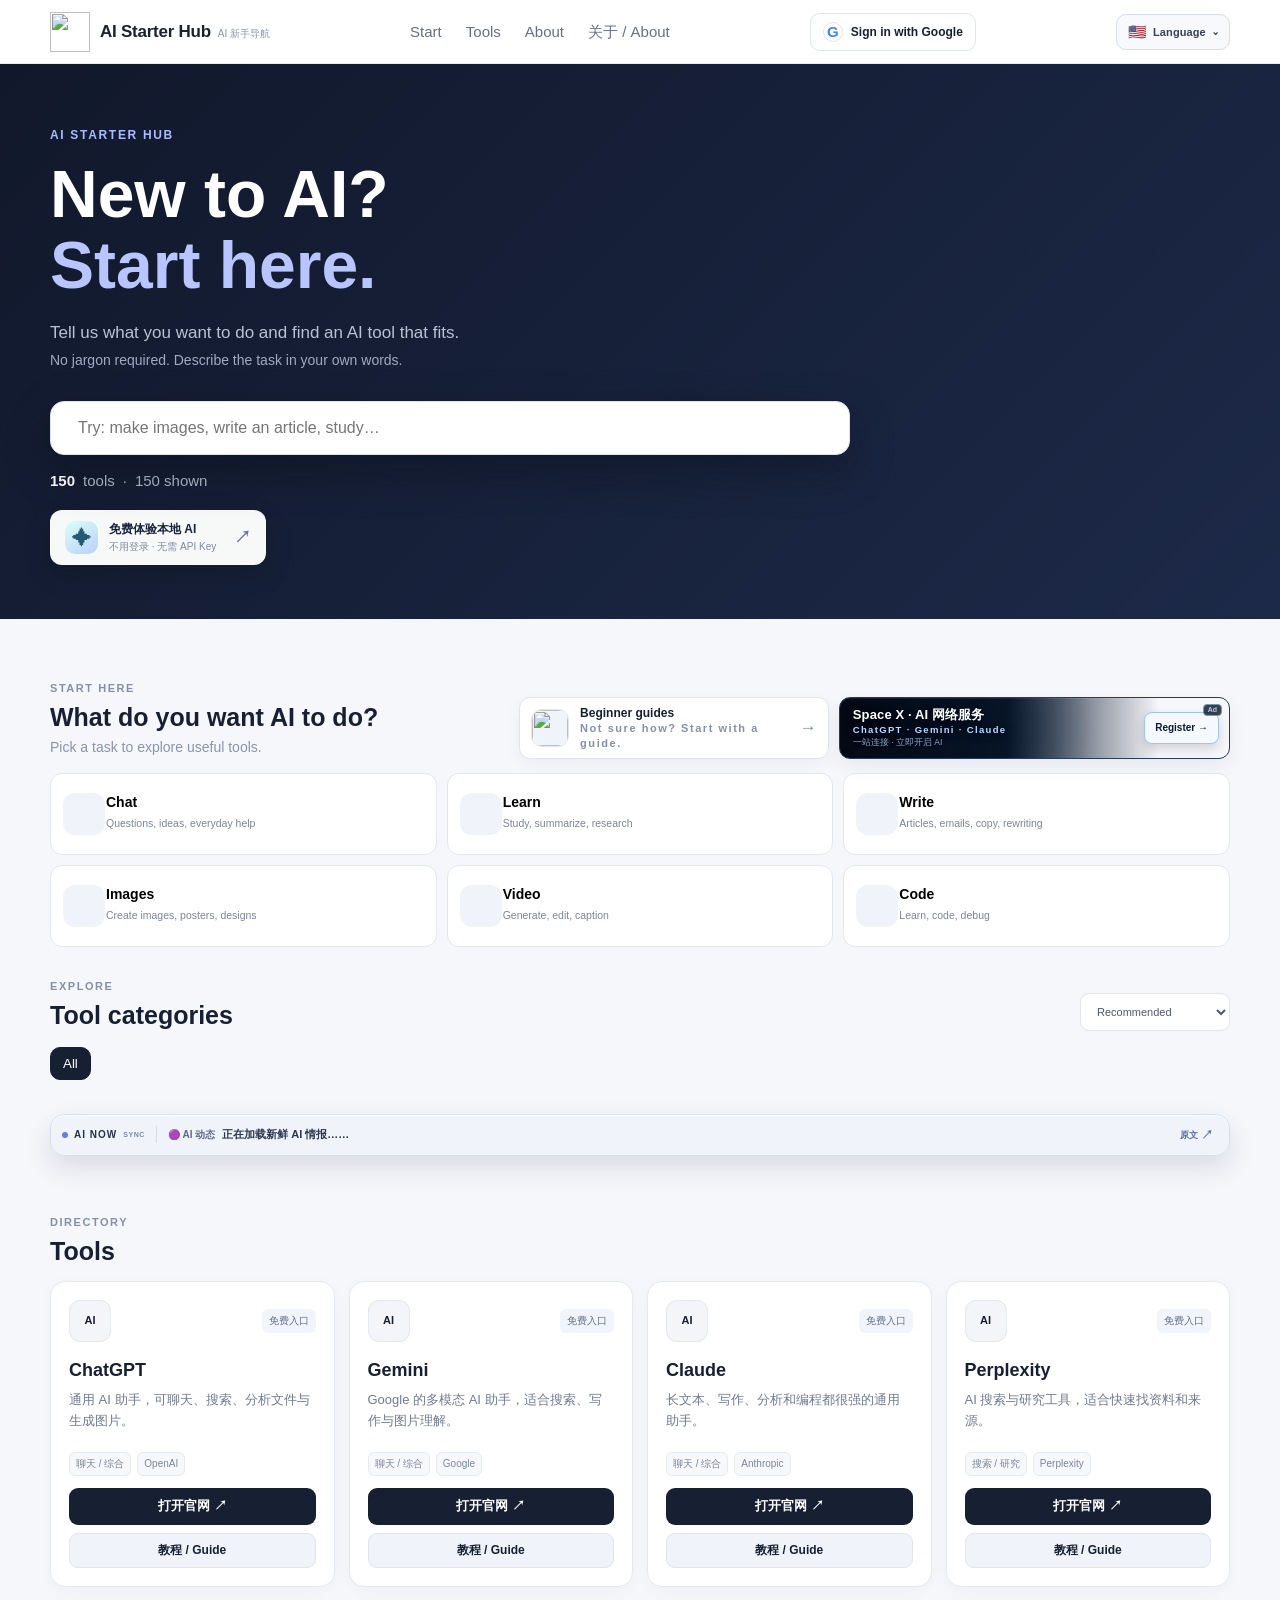
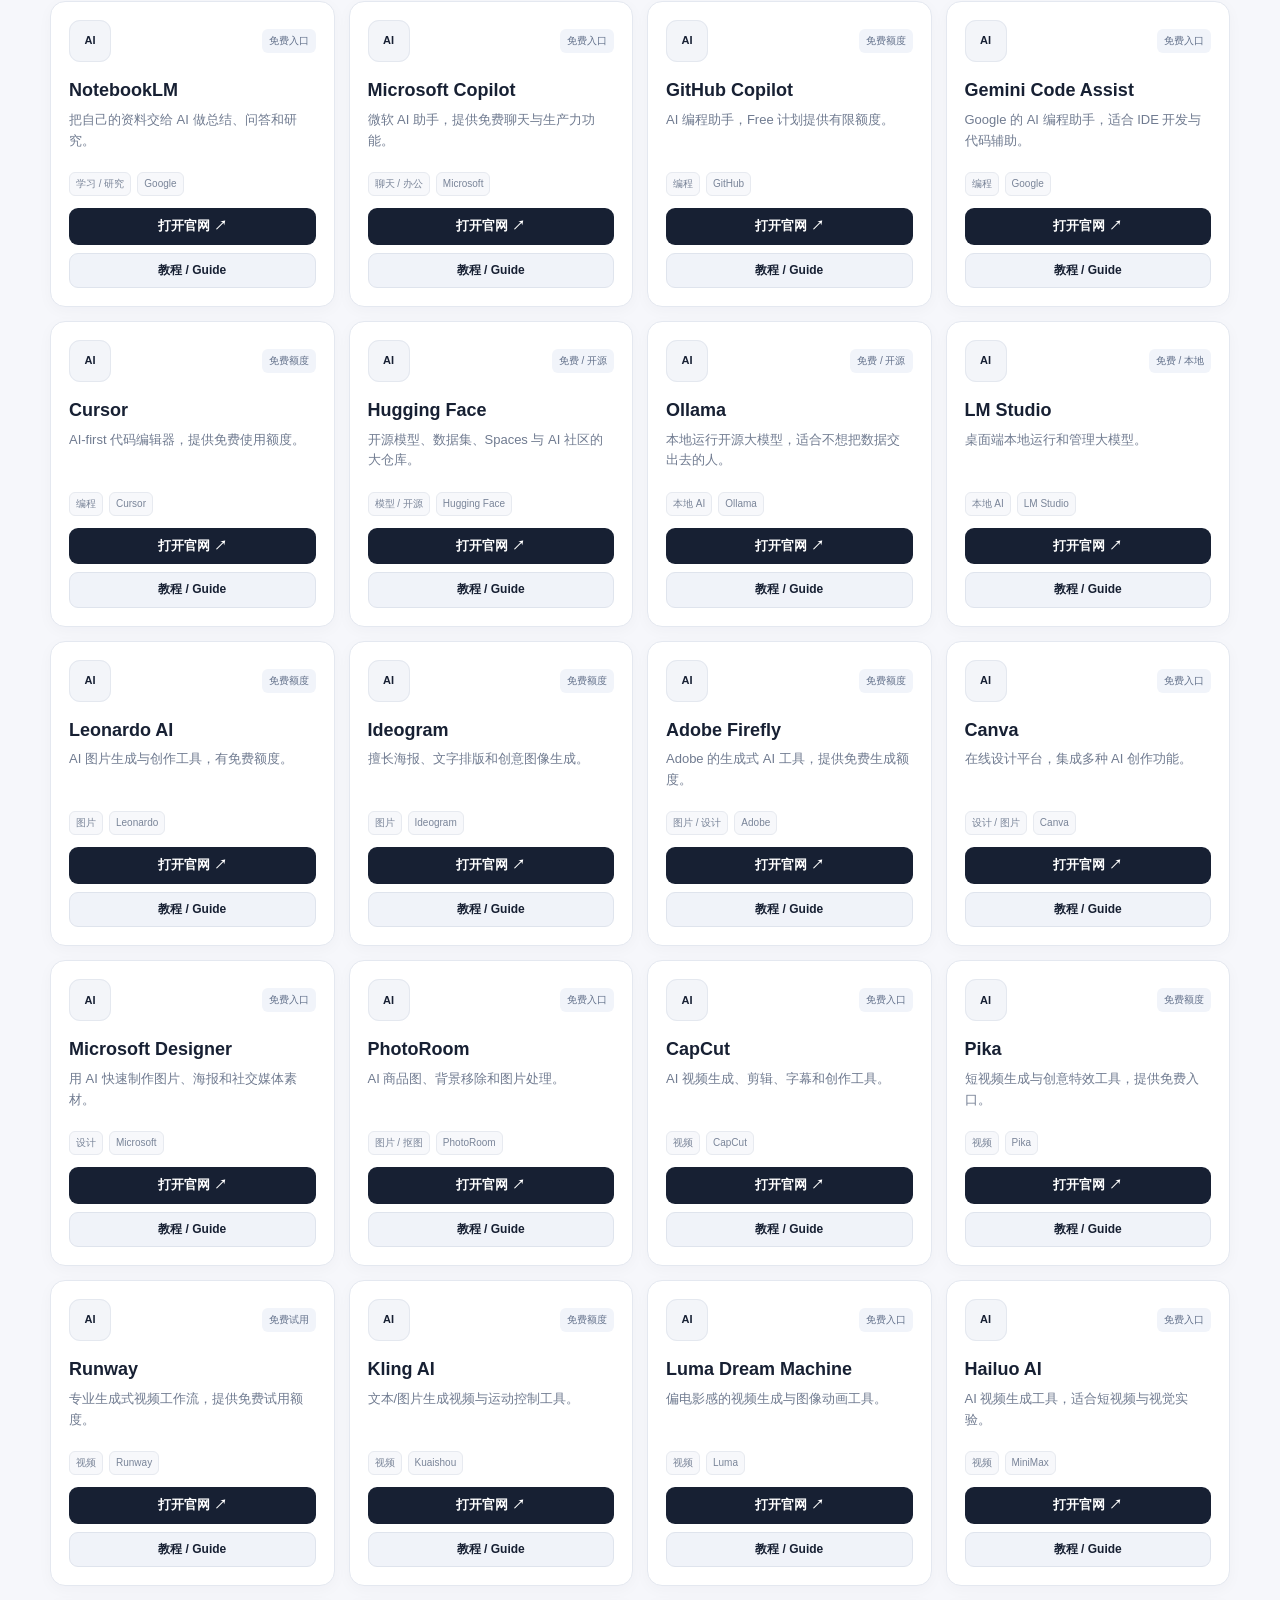
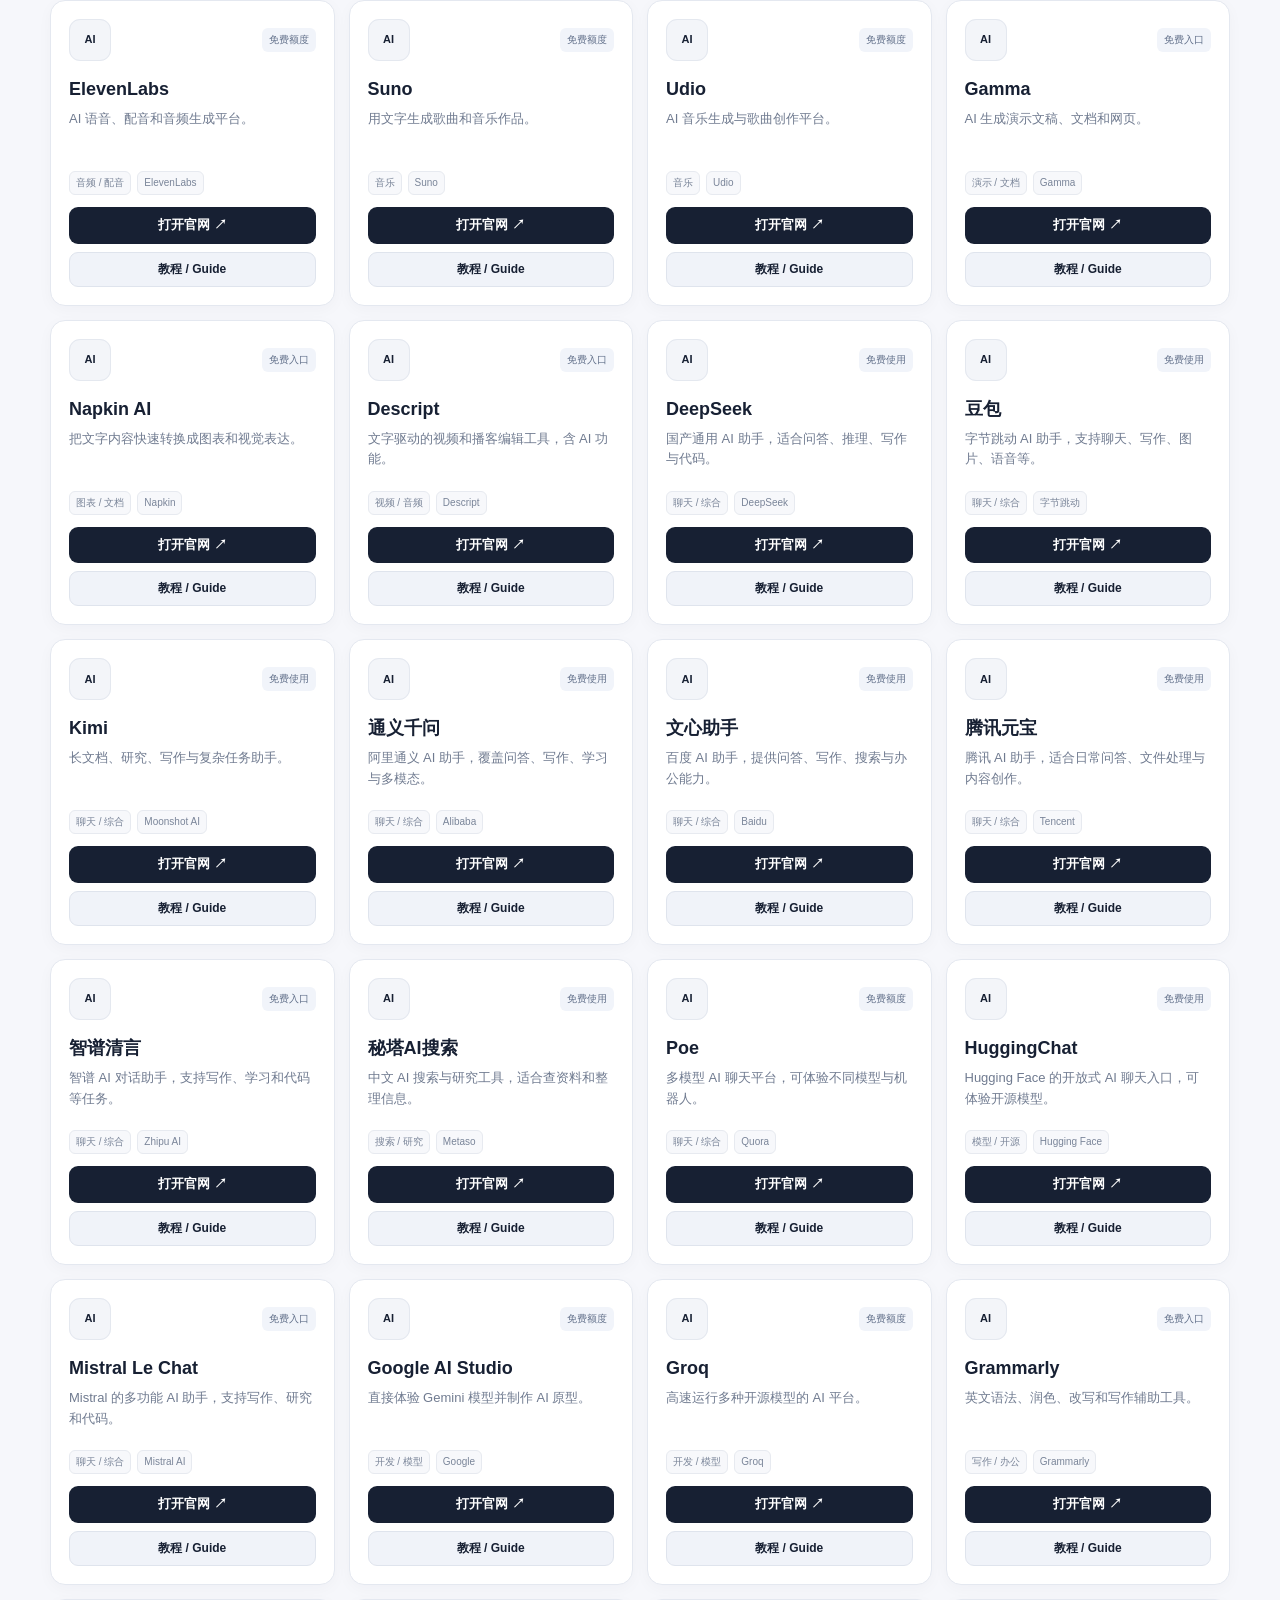
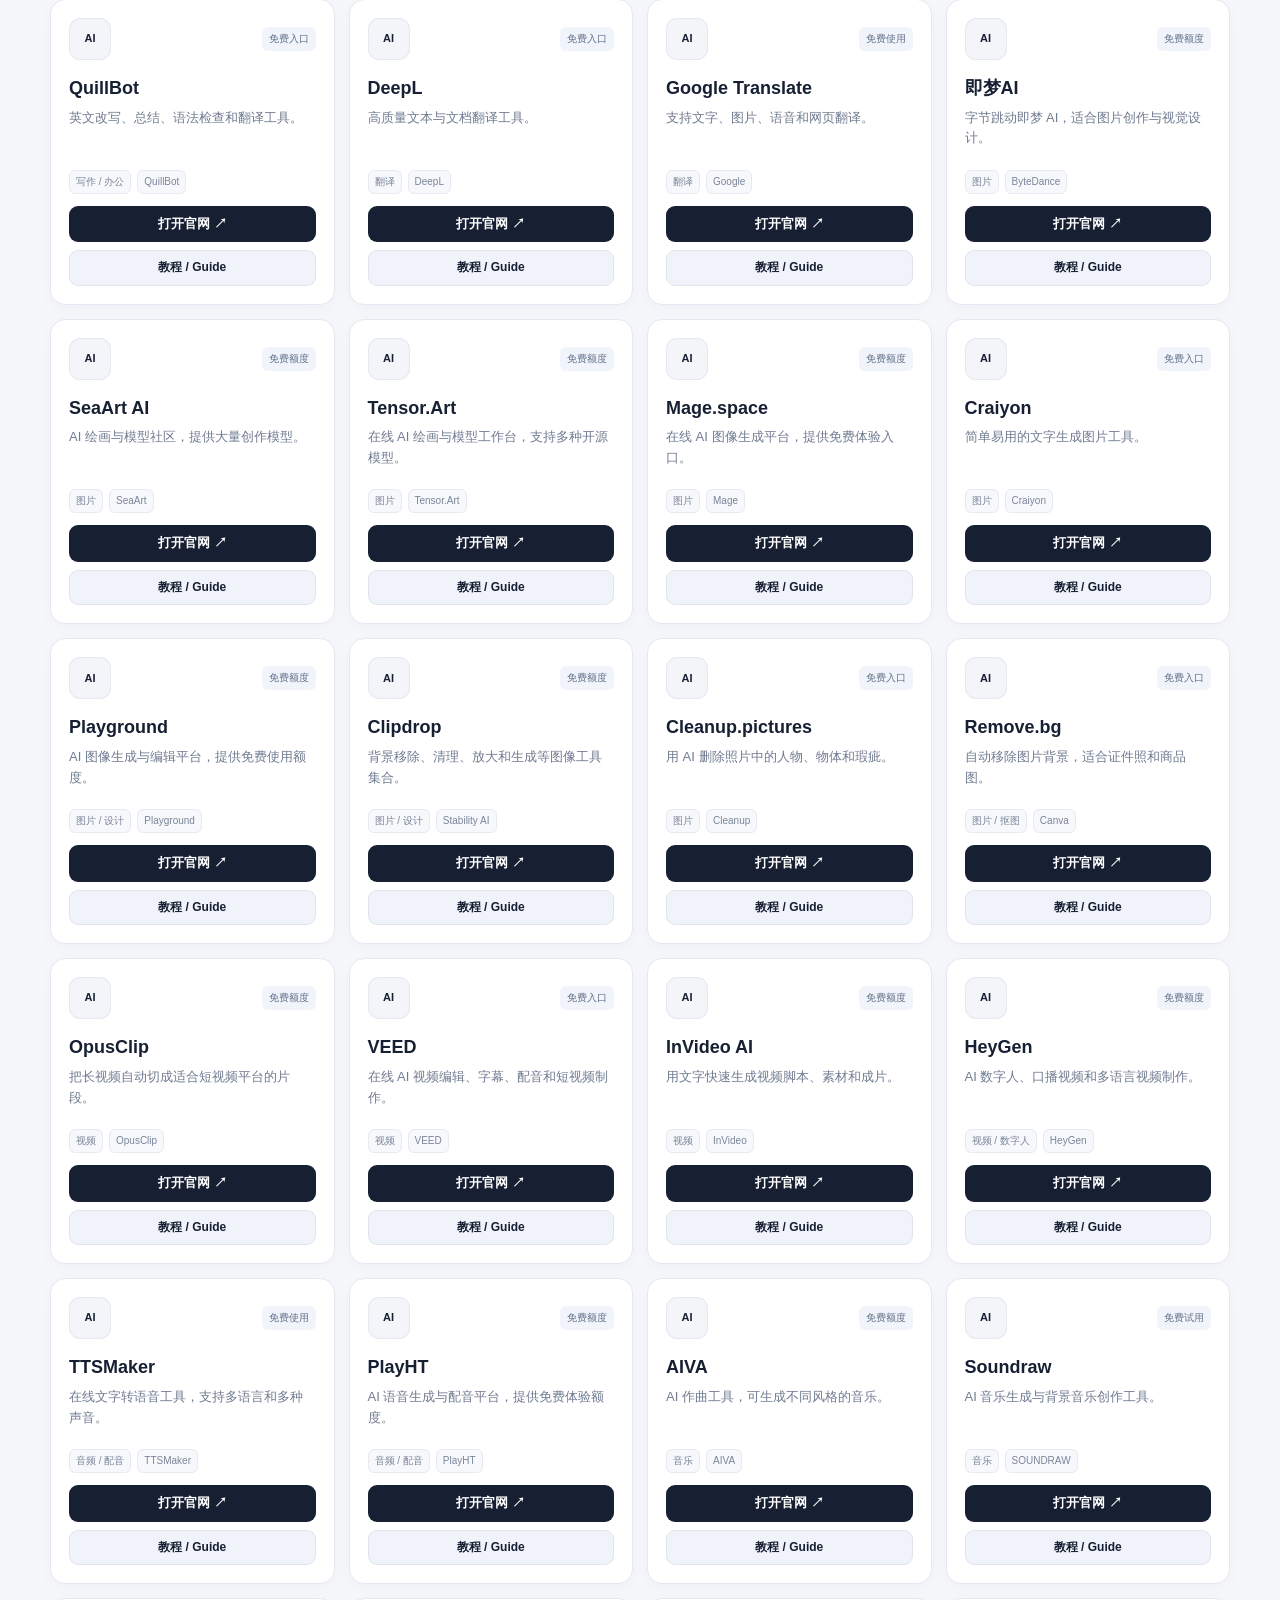
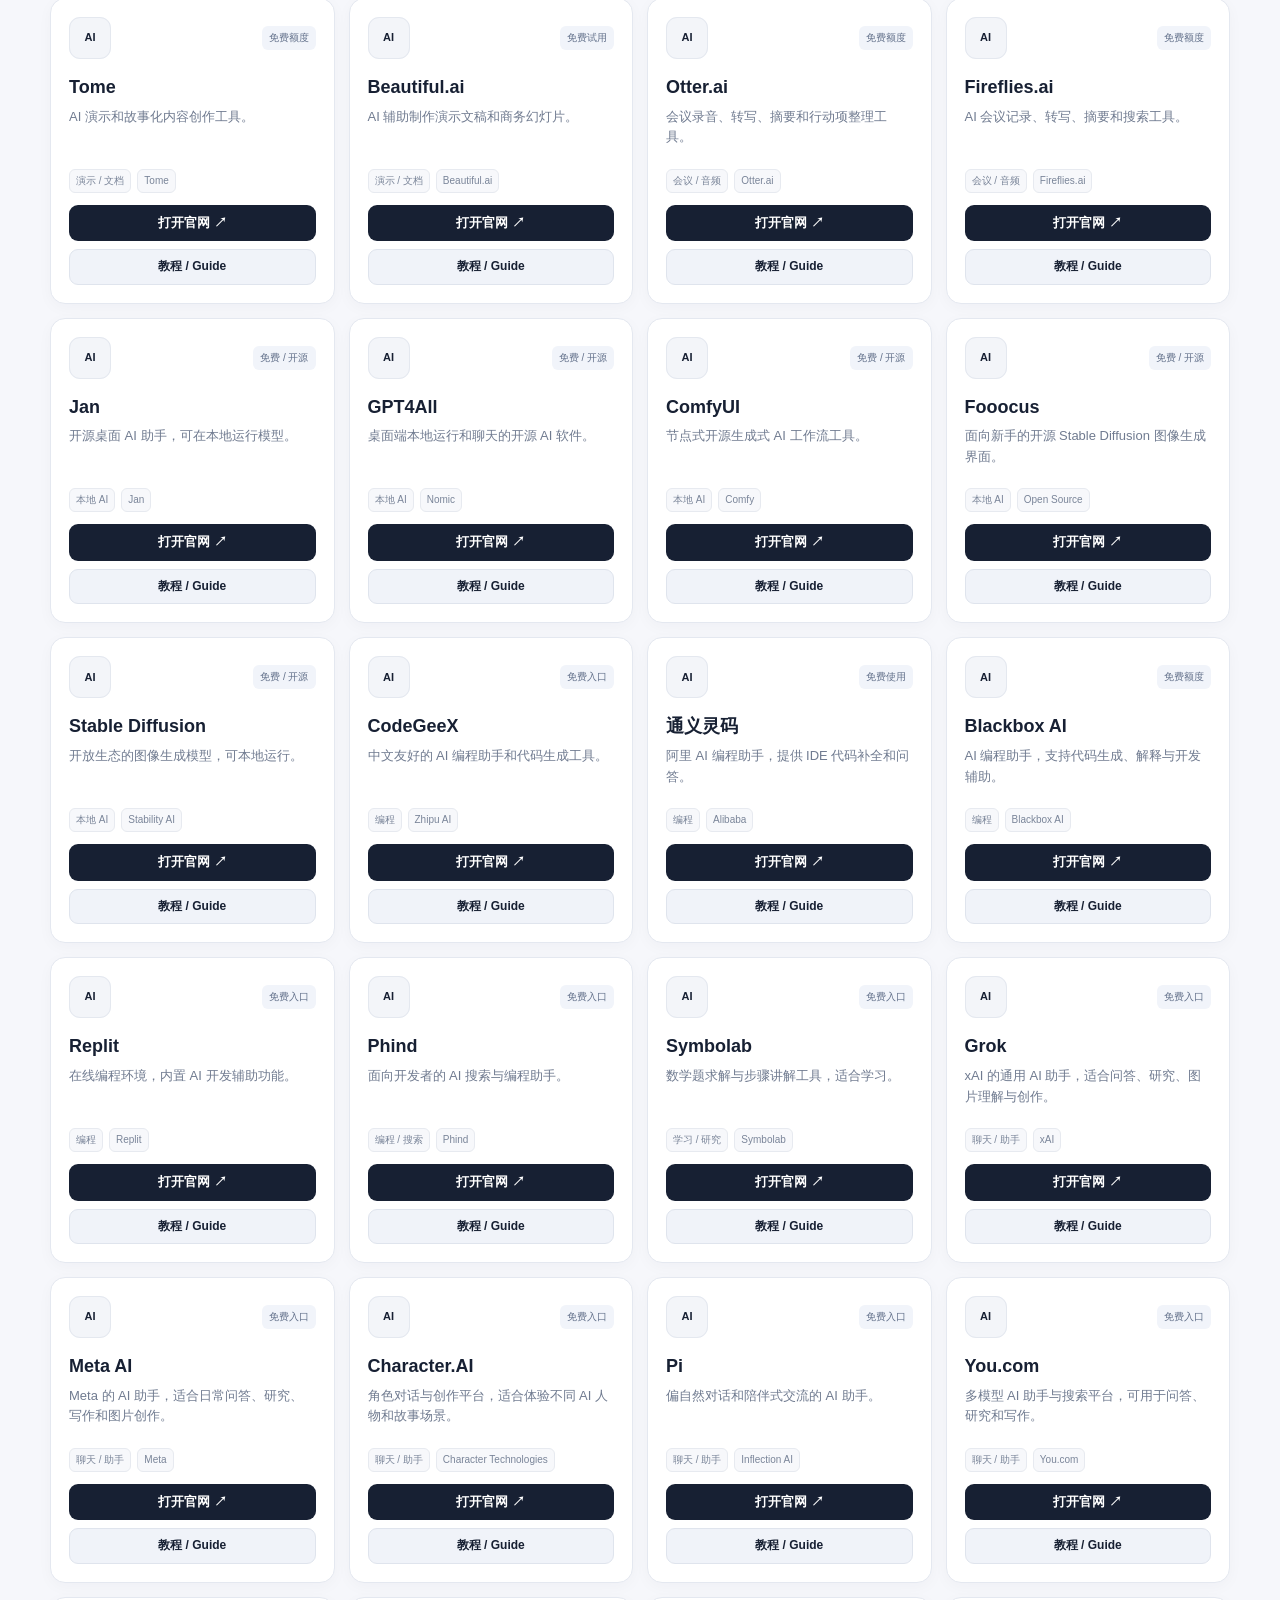
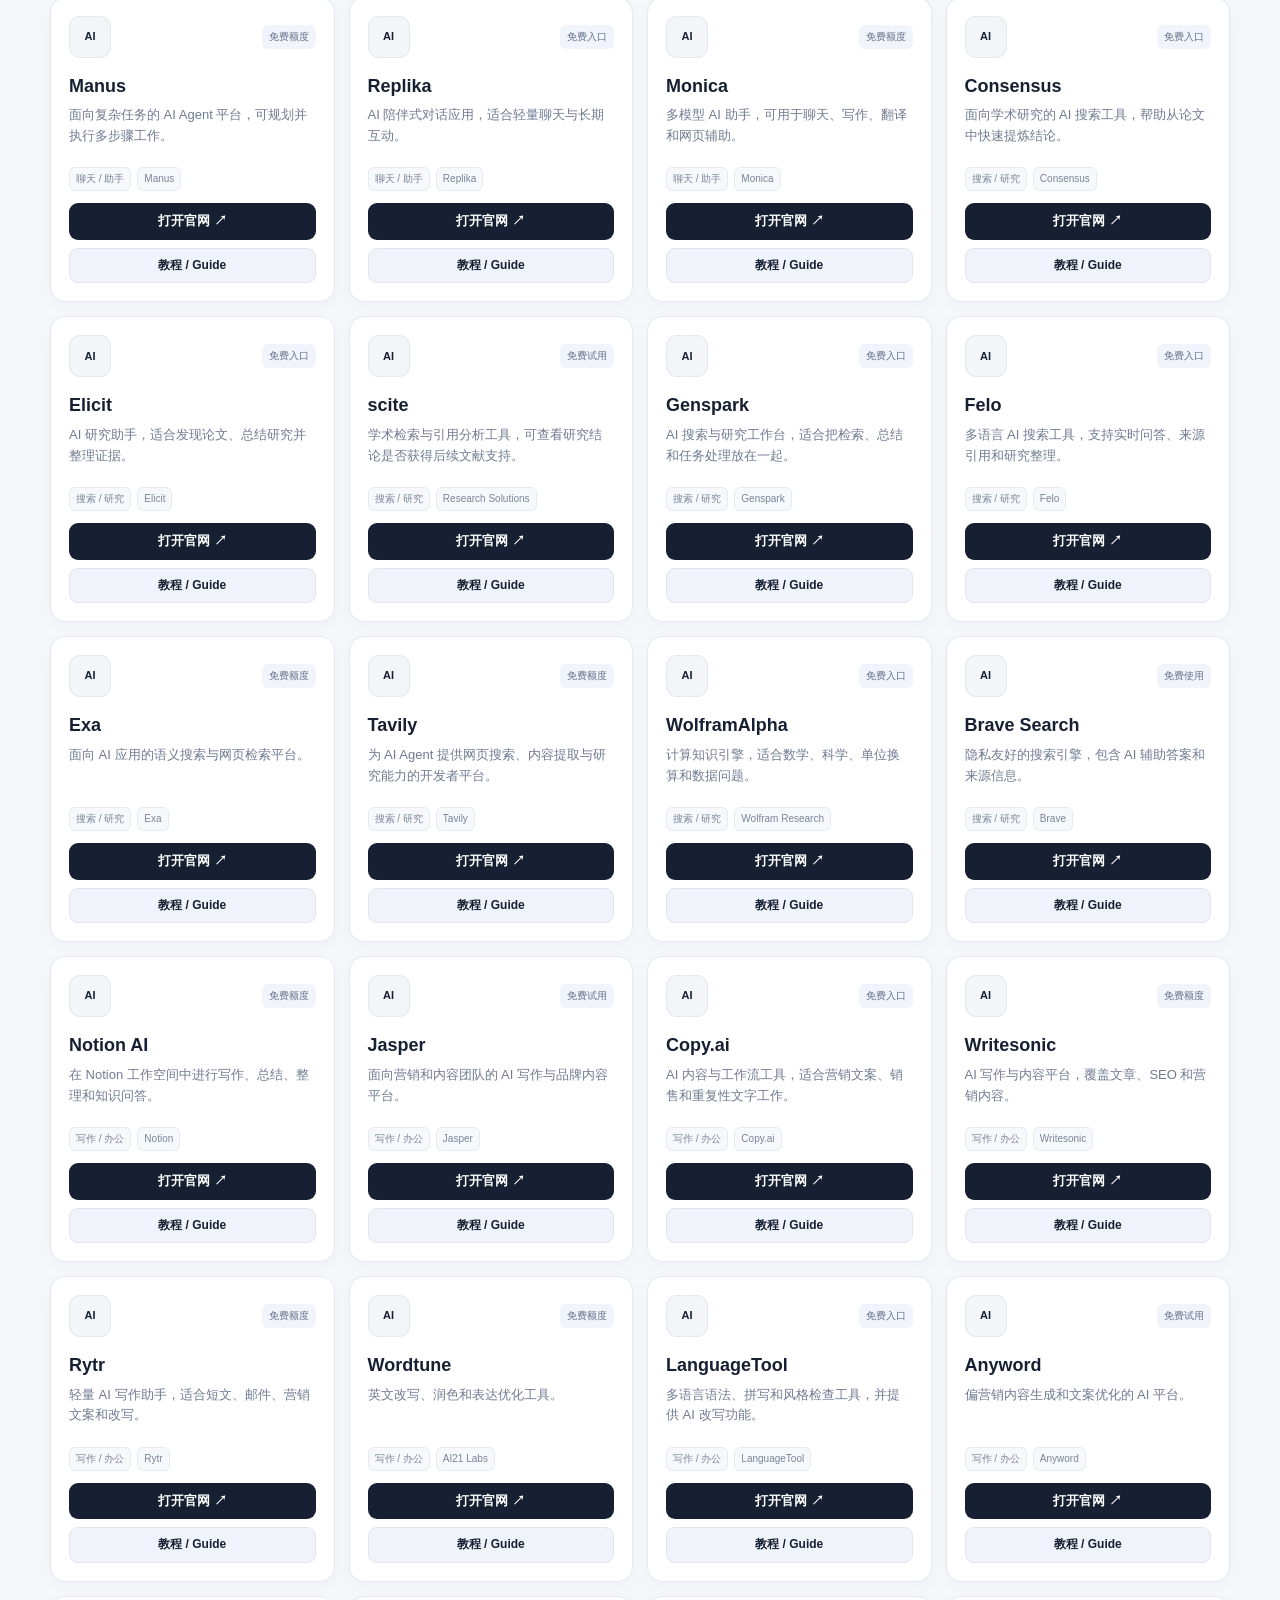
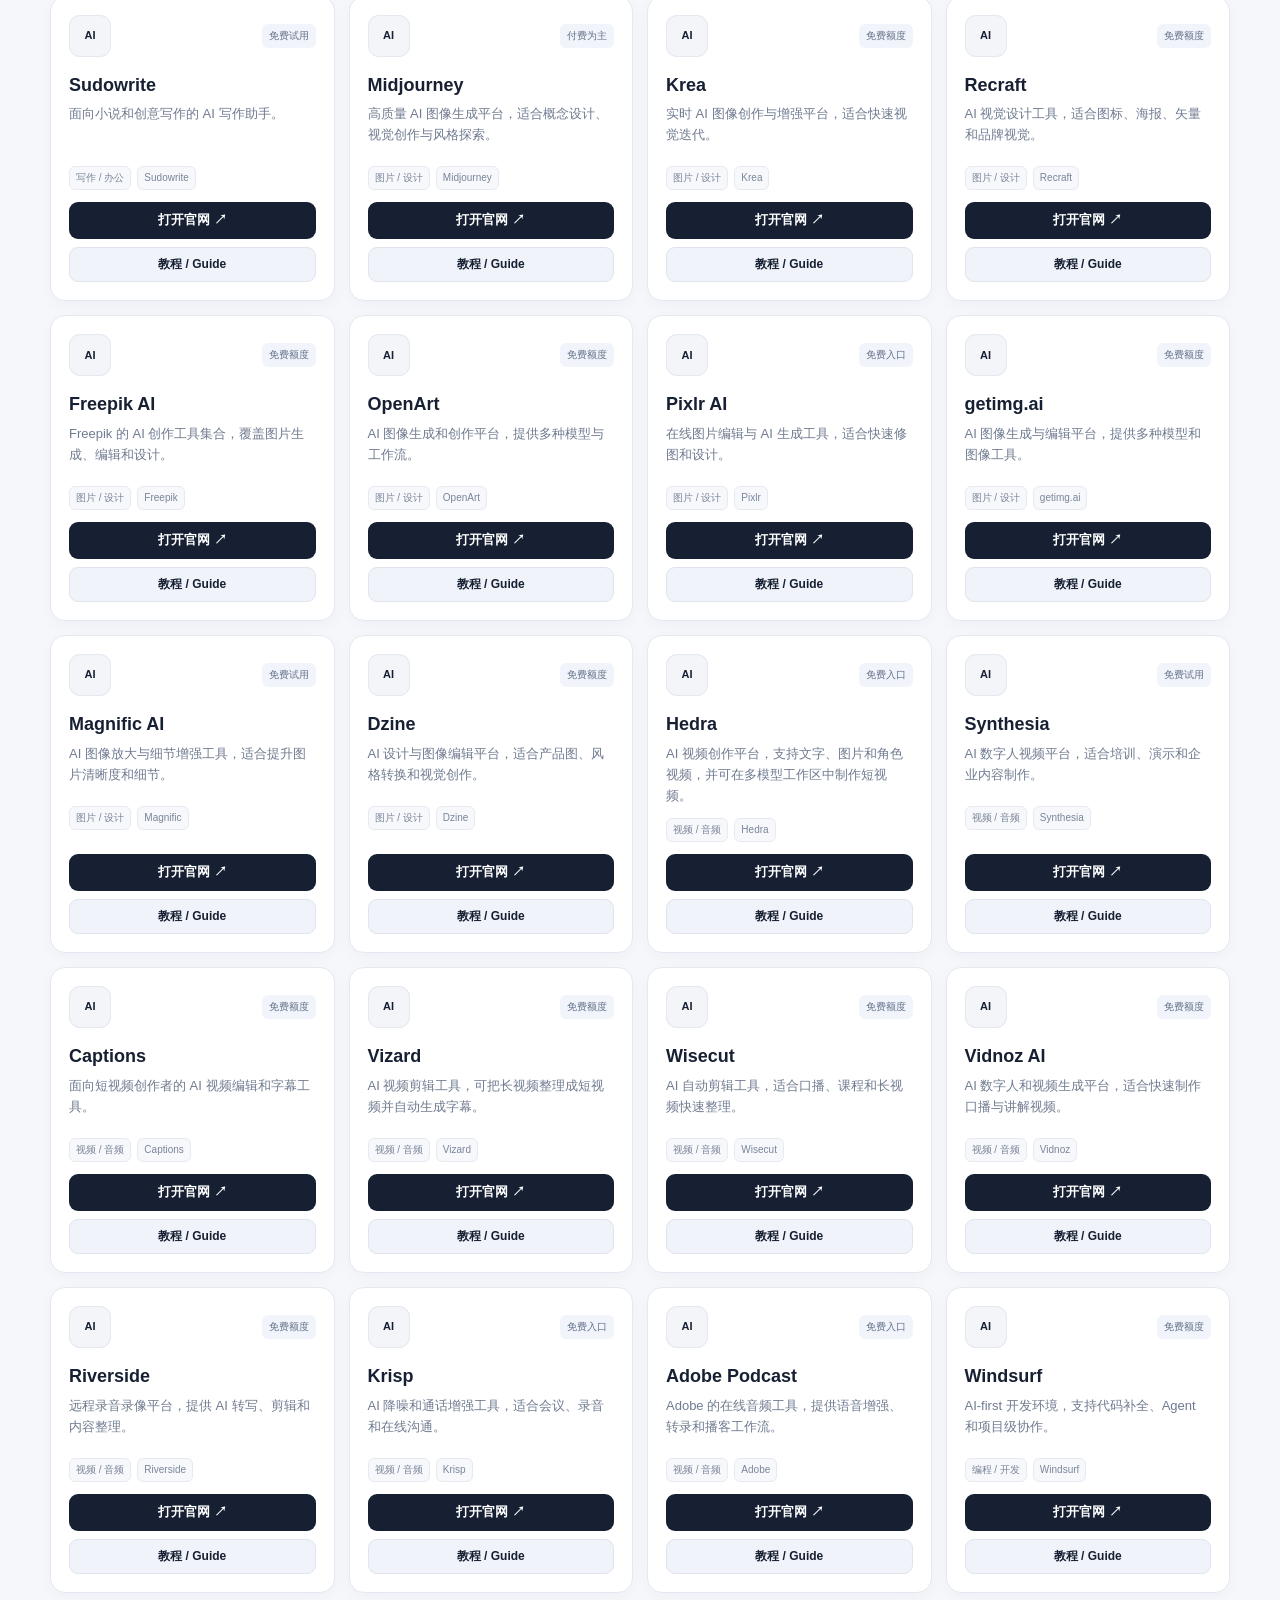
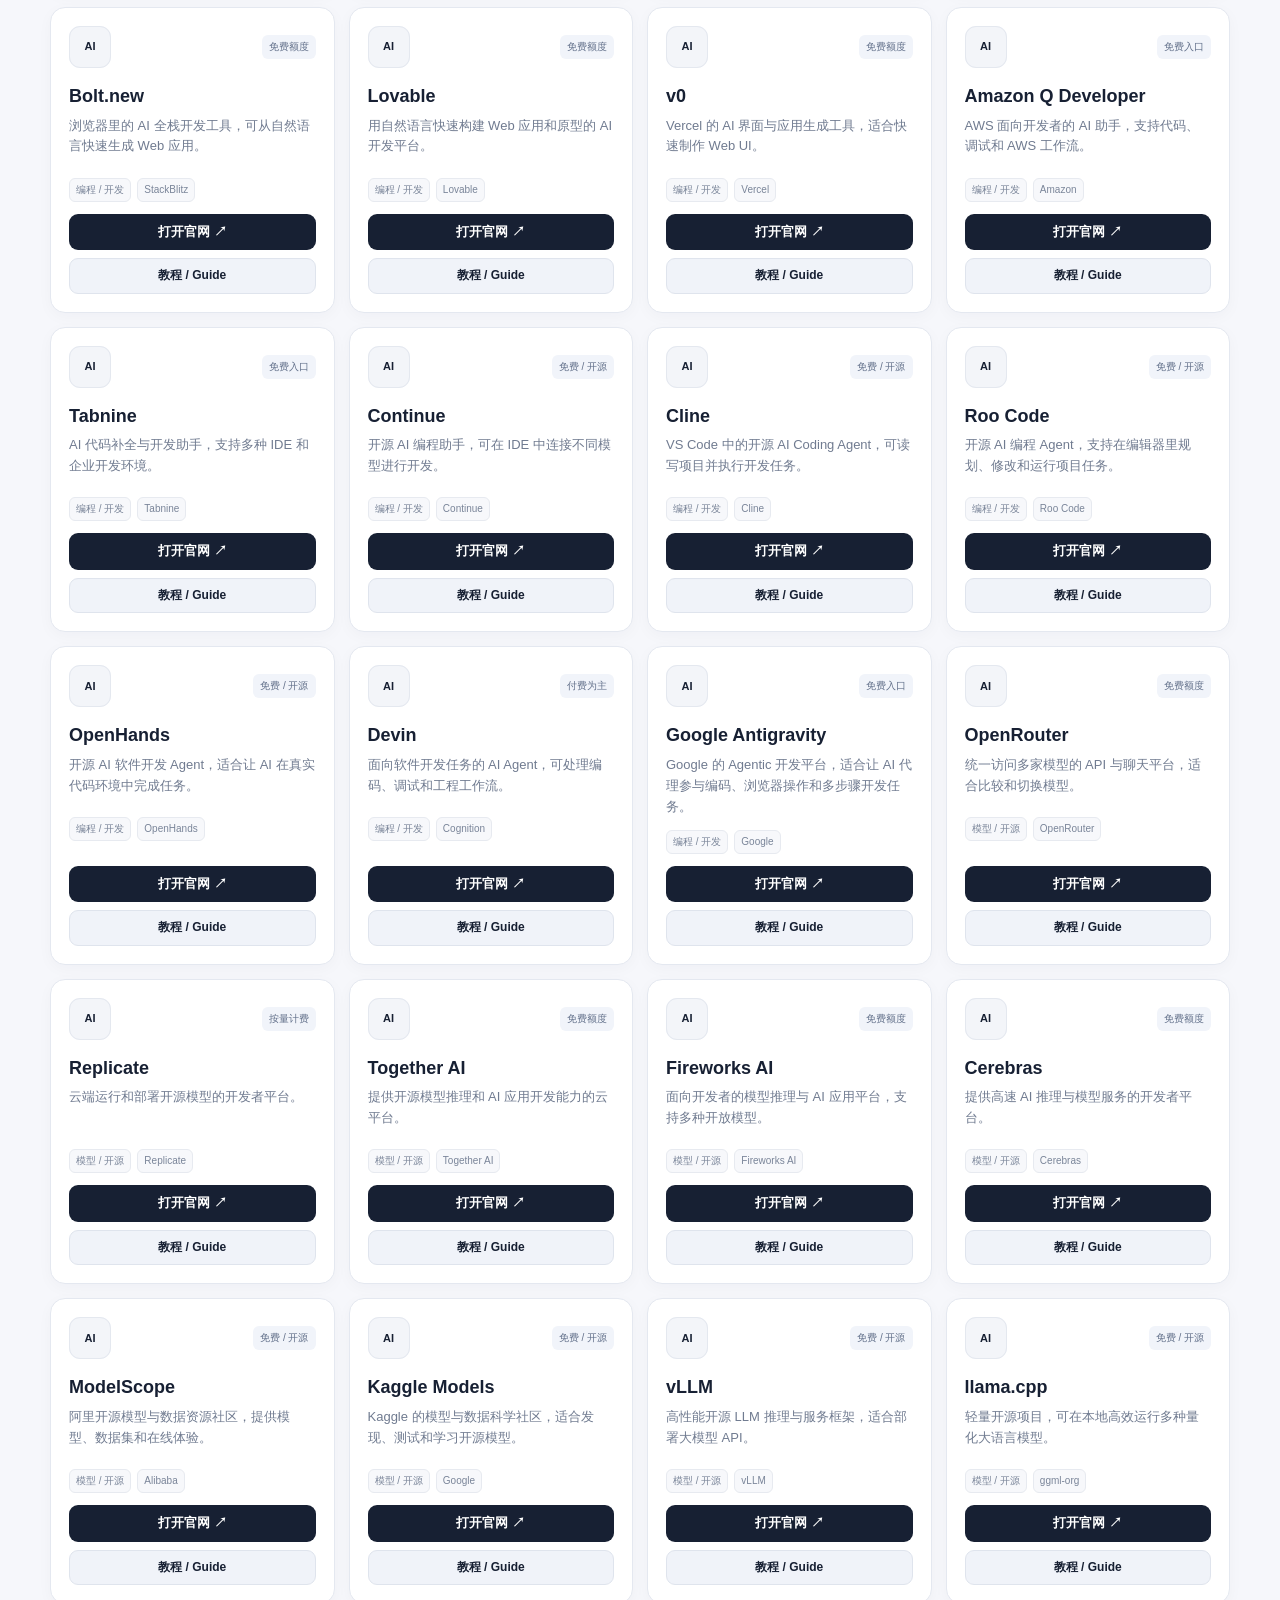
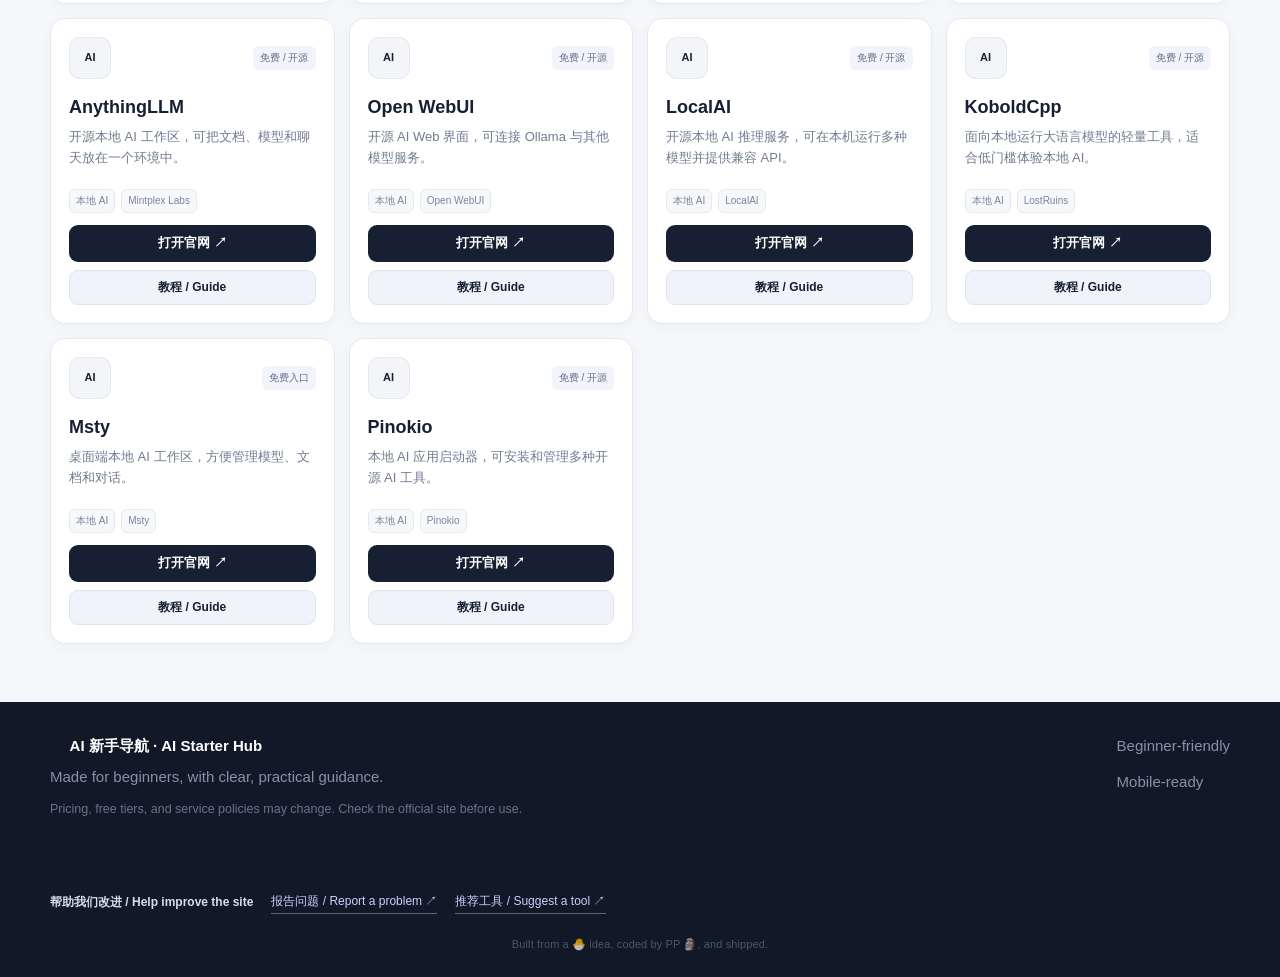
==== index.html @ 446c9403 "Bust homepage i18n cache after localization fix" ====
<!doctype html>
<html lang="zh-CN">
<head>
<meta charset="utf-8"><meta name="viewport" content="width=device-width,initial-scale=1">
<meta name="theme-color" content="#0b1020">
<link rel="icon" href="favicon.svg" type="image/svg+xml">
<meta name="robots" content="index,follow,max-image-preview:large">
<title>AI 新手导航 | 150+ AI 工具、教程与免费入口 · AI Starter Hub</title>
<meta name="description" content="AI 新手导航（AI Starter Hub）收录 150+ 主流 AI 工具，提供聊天、搜索、写作、图片、视频、编程、本地 AI 等分类、官方入口与新手图文教程。">
<link rel="canonical" href="https://starterhub-dev.github.io/ai-tools/">
<meta property="og:type" content="website">
<meta property="og:site_name" content="AI 新手导航 · AI Starter Hub">
<meta property="og:title" content="AI 新手导航 | 150+ AI 工具、教程与免费入口">
<meta property="og:description" content="给 AI 新手的工具导航。按用途发现 AI 工具，查看官方入口、教程、视频和使用提示。">
<meta property="og:url" content="https://starterhub-dev.github.io/ai-tools/">
<meta name="twitter:card" content="summary">
<meta name="twitter:title" content="AI 新手导航 | 150+ AI 工具、教程与免费入口">
<meta name="twitter:description" content="按用途发现 AI 工具，查看官方入口、教程、视频和使用提示。">
<link rel="stylesheet" href="style.css?v=20261021-1">
<script type="application/ld+json">{"@context":"https://schema.org","@type":"WebSite","name":"AI 新手导航","alternateName":"AI Starter Hub","url":"https://starterhub-dev.github.io/ai-tools/","description":"面向 AI 新手的多语言 AI 工具导航、官方入口与入门教程。","inLanguage":["zh-CN","zh-TW","en"]}</script>
<script type="application/ld+json">{"@context":"https://schema.org","@type":"ItemList","name":"AI 新手导航工具目录","numberOfItems":150,"itemListElement":[{"@type":"ListItem","position":1,"name":"ChatGPT","url":"https://starterhub-dev.github.io/ai-tools/tools/chatgpt/"},{"@type":"ListItem","position":2,"name":"Gemini","url":"https://starterhub-dev.github.io/ai-tools/tools/gemini/"},{"@type":"ListItem","position":3,"name":"Claude","url":"https://starterhub-dev.github.io/ai-tools/tools/claude/"},{"@type":"ListItem","position":4,"name":"Perplexity","url":"https://starterhub-dev.github.io/ai-tools/tools/perplexity/"},{"@type":"ListItem","position":5,"name":"NotebookLM","url":"https://starterhub-dev.github.io/ai-tools/tools/notebooklm/"},{"@type":"ListItem","position":6,"name":"Microsoft Copilot","url":"https://starterhub-dev.github.io/ai-tools/tools/microsoft-copilot/"},{"@type":"ListItem","position":7,"name":"GitHub Copilot","url":"https://starterhub-dev.github.io/ai-tools/tools/github-copilot/"},{"@type":"ListItem","position":8,"name":"Gemini Code Assist","url":"https://starterhub-dev.github.io/ai-tools/tools/gemini-code-assist/"},{"@type":"ListItem","position":9,"name":"Cursor","url":"https://starterhub-dev.github.io/ai-tools/tools/cursor/"},{"@type":"ListItem","position":10,"name":"Hugging Face","url":"https://starterhub-dev.github.io/ai-tools/tools/hugging-face/"},{"@type":"ListItem","position":11,"name":"Ollama","url":"https://starterhub-dev.github.io/ai-tools/tools/ollama/"},{"@type":"ListItem","position":12,"name":"LM Studio","url":"https://starterhub-dev.github.io/ai-tools/tools/lm-studio/"},{"@type":"ListItem","position":13,"name":"Leonardo AI","url":"https://starterhub-dev.github.io/ai-tools/tools/leonardo-ai/"},{"@type":"ListItem","position":14,"name":"Ideogram","url":"https://starterhub-dev.github.io/ai-tools/tools/ideogram/"},{"@type":"ListItem","position":15,"name":"Adobe Firefly","url":"https://starterhub-dev.github.io/ai-tools/tools/adobe-firefly/"},{"@type":"ListItem","position":16,"name":"Canva","url":"https://starterhub-dev.github.io/ai-tools/tools/canva/"},{"@type":"ListItem","position":17,"name":"Microsoft Designer","url":"https://starterhub-dev.github.io/ai-tools/tools/microsoft-designer/"},{"@type":"ListItem","position":18,"name":"PhotoRoom","url":"https://starterhub-dev.github.io/ai-tools/tools/photoroom/"},{"@type":"ListItem","position":19,"name":"CapCut","url":"https://starterhub-dev.github.io/ai-tools/tools/capcut/"},{"@type":"ListItem","position":20,"name":"Pika","url":"https://starterhub-dev.github.io/ai-tools/tools/pika/"},{"@type":"ListItem","position":21,"name":"Runway","url":"https://starterhub-dev.github.io/ai-tools/tools/runway/"},{"@type":"ListItem","position":22,"name":"Kling AI","url":"https://starterhub-dev.github.io/ai-tools/tools/kling-ai/"},{"@type":"ListItem","position":23,"name":"Luma Dream Machine","url":"https://starterhub-dev.github.io/ai-tools/tools/luma-dream-machine/"},{"@type":"ListItem","position":24,"name":"Hailuo AI","url":"https://starterhub-dev.github.io/ai-tools/tools/hailuo-ai/"},{"@type":"ListItem","position":25,"name":"ElevenLabs","url":"https://starterhub-dev.github.io/ai-tools/tools/elevenlabs/"},{"@type":"ListItem","position":26,"name":"Suno","url":"https://starterhub-dev.github.io/ai-tools/tools/suno/"},{"@type":"ListItem","position":27,"name":"Udio","url":"https://starterhub-dev.github.io/ai-tools/tools/udio/"},{"@type":"ListItem","position":28,"name":"Gamma","url":"https://starterhub-dev.github.io/ai-tools/tools/gamma/"},{"@type":"ListItem","position":29,"name":"Napkin AI","url":"https://starterhub-dev.github.io/ai-tools/tools/napkin-ai/"},{"@type":"ListItem","position":30,"name":"Descript","url":"https://starterhub-dev.github.io/ai-tools/tools/descript/"},{"@type":"ListItem","position":31,"name":"DeepSeek","url":"https://starterhub-dev.github.io/ai-tools/tools/deepseek/"},{"@type":"ListItem","position":32,"name":"豆包","url":"https://starterhub-dev.github.io/ai-tools/tools/doubao/"},{"@type":"ListItem","position":33,"name":"Kimi","url":"https://starterhub-dev.github.io/ai-tools/tools/kimi/"},{"@type":"ListItem","position":34,"name":"通义千问","url":"https://starterhub-dev.github.io/ai-tools/tools/qwen/"},{"@type":"ListItem","position":35,"name":"文心助手","url":"https://starterhub-dev.github.io/ai-tools/tools/ernie-assistant/"},{"@type":"ListItem","position":36,"name":"腾讯元宝","url":"https://starterhub-dev.github.io/ai-tools/tools/yuanbao/"},{"@type":"ListItem","position":37,"name":"智谱清言","url":"https://starterhub-dev.github.io/ai-tools/tools/chatglm/"},{"@type":"ListItem","position":38,"name":"秘塔AI搜索","url":"https://starterhub-dev.github.io/ai-tools/tools/metaso/"},{"@type":"ListItem","position":39,"name":"Poe","url":"https://starterhub-dev.github.io/ai-tools/tools/poe/"},{"@type":"ListItem","position":40,"name":"HuggingChat","url":"https://starterhub-dev.github.io/ai-tools/tools/huggingchat/"},{"@type":"ListItem","position":41,"name":"Mistral Le Chat","url":"https://starterhub-dev.github.io/ai-tools/tools/mistral-le-chat/"},{"@type":"ListItem","position":42,"name":"Google AI Studio","url":"https://starterhub-dev.github.io/ai-tools/tools/google-ai-studio/"},{"@type":"ListItem","position":43,"name":"Groq","url":"https://starterhub-dev.github.io/ai-tools/tools/groq/"},{"@type":"ListItem","position":44,"name":"Grammarly","url":"https://starterhub-dev.github.io/ai-tools/tools/grammarly/"},{"@type":"ListItem","position":45,"name":"QuillBot","url":"https://starterhub-dev.github.io/ai-tools/tools/quillbot/"},{"@type":"ListItem","position":46,"name":"DeepL","url":"https://starterhub-dev.github.io/ai-tools/tools/deepl/"},{"@type":"ListItem","position":47,"name":"Google Translate","url":"https://starterhub-dev.github.io/ai-tools/tools/google-translate/"},{"@type":"ListItem","position":48,"name":"即梦AI","url":"https://starterhub-dev.github.io/ai-tools/tools/jimeng-ai/"},{"@type":"ListItem","position":49,"name":"SeaArt AI","url":"https://starterhub-dev.github.io/ai-tools/tools/seaart-ai/"},{"@type":"ListItem","position":50,"name":"Tensor.Art","url":"https://starterhub-dev.github.io/ai-tools/tools/tensor-art/"},{"@type":"ListItem","position":51,"name":"Mage.space","url":"https://starterhub-dev.github.io/ai-tools/tools/mage-space/"},{"@type":"ListItem","position":52,"name":"Craiyon","url":"https://starterhub-dev.github.io/ai-tools/tools/craiyon/"},{"@type":"ListItem","position":53,"name":"Playground","url":"https://starterhub-dev.github.io/ai-tools/tools/playground/"},{"@type":"ListItem","position":54,"name":"Clipdrop","url":"https://starterhub-dev.github.io/ai-tools/tools/clipdrop/"},{"@type":"ListItem","position":55,"name":"Cleanup.pictures","url":"https://starterhub-dev.github.io/ai-tools/tools/cleanup-pictures/"},{"@type":"ListItem","position":56,"name":"Remove.bg","url":"https://starterhub-dev.github.io/ai-tools/tools/remove-bg/"},{"@type":"ListItem","position":57,"name":"OpusClip","url":"https://starterhub-dev.github.io/ai-tools/tools/opusclip/"},{"@type":"ListItem","position":58,"name":"VEED","url":"https://starterhub-dev.github.io/ai-tools/tools/veed/"},{"@type":"ListItem","position":59,"name":"InVideo AI","url":"https://starterhub-dev.github.io/ai-tools/tools/invideo-ai/"},{"@type":"ListItem","position":60,"name":"HeyGen","url":"https://starterhub-dev.github.io/ai-tools/tools/heygen/"},{"@type":"ListItem","position":61,"name":"TTSMaker","url":"https://starterhub-dev.github.io/ai-tools/tools/ttsmaker/"},{"@type":"ListItem","position":62,"name":"PlayHT","url":"https://starterhub-dev.github.io/ai-tools/tools/playht/"},{"@type":"ListItem","position":63,"name":"AIVA","url":"https://starterhub-dev.github.io/ai-tools/tools/aiva/"},{"@type":"ListItem","position":64,"name":"Soundraw","url":"https://starterhub-dev.github.io/ai-tools/tools/soundraw/"},{"@type":"ListItem","position":65,"name":"Tome","url":"https://starterhub-dev.github.io/ai-tools/tools/tome/"},{"@type":"ListItem","position":66,"name":"Beautiful.ai","url":"https://starterhub-dev.github.io/ai-tools/tools/beautiful-ai/"},{"@type":"ListItem","position":67,"name":"Otter.ai","url":"https://starterhub-dev.github.io/ai-tools/tools/otter-ai/"},{"@type":"ListItem","position":68,"name":"Fireflies.ai","url":"https://starterhub-dev.github.io/ai-tools/tools/fireflies-ai/"},{"@type":"ListItem","position":69,"name":"Jan","url":"https://starterhub-dev.github.io/ai-tools/tools/jan/"},{"@type":"ListItem","position":70,"name":"GPT4All","url":"https://starterhub-dev.github.io/ai-tools/tools/gpt4all/"},{"@type":"ListItem","position":71,"name":"ComfyUI","url":"https://starterhub-dev.github.io/ai-tools/tools/comfyui/"},{"@type":"ListItem","position":72,"name":"Fooocus","url":"https://starterhub-dev.github.io/ai-tools/tools/fooocus/"},{"@type":"ListItem","position":73,"name":"Stable Diffusion","url":"https://starterhub-dev.github.io/ai-tools/tools/stable-diffusion/"},{"@type":"ListItem","position":74,"name":"CodeGeeX","url":"https://starterhub-dev.github.io/ai-tools/tools/codegeex/"},{"@type":"ListItem","position":75,"name":"通义灵码","url":"https://starterhub-dev.github.io/ai-tools/tools/qoder-cn/"},{"@type":"ListItem","position":76,"name":"Blackbox AI","url":"https://starterhub-dev.github.io/ai-tools/tools/blackbox-ai/"},{"@type":"ListItem","position":77,"name":"Replit","url":"https://starterhub-dev.github.io/ai-tools/tools/replit/"},{"@type":"ListItem","position":78,"name":"Phind","url":"https://starterhub-dev.github.io/ai-tools/tools/phind/"},{"@type":"ListItem","position":79,"name":"Symbolab","url":"https://starterhub-dev.github.io/ai-tools/tools/symbolab/"},{"@type":"ListItem","position":80,"name":"Grok","url":"https://starterhub-dev.github.io/ai-tools/tools/grok/"},{"@type":"ListItem","position":81,"name":"Meta AI","url":"https://starterhub-dev.github.io/ai-tools/tools/meta-ai/"},{"@type":"ListItem","position":82,"name":"Character.AI","url":"https://starterhub-dev.github.io/ai-tools/tools/character-ai/"},{"@type":"ListItem","position":83,"name":"Pi","url":"https://starterhub-dev.github.io/ai-tools/tools/pi/"},{"@type":"ListItem","position":84,"name":"You.com","url":"https://starterhub-dev.github.io/ai-tools/tools/you-com/"},{"@type":"ListItem","position":85,"name":"Manus","url":"https://starterhub-dev.github.io/ai-tools/tools/manus/"},{"@type":"ListItem","position":86,"name":"Replika","url":"https://starterhub-dev.github.io/ai-tools/tools/replika/"},{"@type":"ListItem","position":87,"name":"Monica","url":"https://starterhub-dev.github.io/ai-tools/tools/monica/"},{"@type":"ListItem","position":88,"name":"Consensus","url":"https://starterhub-dev.github.io/ai-tools/tools/consensus/"},{"@type":"ListItem","position":89,"name":"Elicit","url":"https://starterhub-dev.github.io/ai-tools/tools/elicit/"},{"@type":"ListItem","position":90,"name":"scite","url":"https://starterhub-dev.github.io/ai-tools/tools/scite/"},{"@type":"ListItem","position":91,"name":"Genspark","url":"https://starterhub-dev.github.io/ai-tools/tools/genspark/"},{"@type":"ListItem","position":92,"name":"Felo","url":"https://starterhub-dev.github.io/ai-tools/tools/felo/"},{"@type":"ListItem","position":93,"name":"Exa","url":"https://starterhub-dev.github.io/ai-tools/tools/exa/"},{"@type":"ListItem","position":94,"name":"Tavily","url":"https://starterhub-dev.github.io/ai-tools/tools/tavily/"},{"@type":"ListItem","position":95,"name":"WolframAlpha","url":"https://starterhub-dev.github.io/ai-tools/tools/wolframalpha/"},{"@type":"ListItem","position":96,"name":"Brave Search","url":"https://starterhub-dev.github.io/ai-tools/tools/brave-search/"},{"@type":"ListItem","position":97,"name":"Notion AI","url":"https://starterhub-dev.github.io/ai-tools/tools/notion-ai/"},{"@type":"ListItem","position":98,"name":"Jasper","url":"https://starterhub-dev.github.io/ai-tools/tools/jasper/"},{"@type":"ListItem","position":99,"name":"Copy.ai","url":"https://starterhub-dev.github.io/ai-tools/tools/copy-ai/"},{"@type":"ListItem","position":100,"name":"Writesonic","url":"https://starterhub-dev.github.io/ai-tools/tools/writesonic/"},{"@type":"ListItem","position":101,"name":"Rytr","url":"https://starterhub-dev.github.io/ai-tools/tools/rytr/"},{"@type":"ListItem","position":102,"name":"Wordtune","url":"https://starterhub-dev.github.io/ai-tools/tools/wordtune/"},{"@type":"ListItem","position":103,"name":"LanguageTool","url":"https://starterhub-dev.github.io/ai-tools/tools/languagetool/"},{"@type":"ListItem","position":104,"name":"Anyword","url":"https://starterhub-dev.github.io/ai-tools/tools/anyword/"},{"@type":"ListItem","position":105,"name":"Sudowrite","url":"https://starterhub-dev.github.io/ai-tools/tools/sudowrite/"},{"@type":"ListItem","position":106,"name":"Midjourney","url":"https://starterhub-dev.github.io/ai-tools/tools/midjourney/"},{"@type":"ListItem","position":107,"name":"Krea","url":"https://starterhub-dev.github.io/ai-tools/tools/krea/"},{"@type":"ListItem","position":108,"name":"Recraft","url":"https://starterhub-dev.github.io/ai-tools/tools/recraft/"},{"@type":"ListItem","position":109,"name":"Freepik AI","url":"https://starterhub-dev.github.io/ai-tools/tools/freepik-ai/"},{"@type":"ListItem","position":110,"name":"OpenArt","url":"https://starterhub-dev.github.io/ai-tools/tools/openart/"},{"@type":"ListItem","position":111,"name":"Pixlr AI","url":"https://starterhub-dev.github.io/ai-tools/tools/pixlr-ai/"},{"@type":"ListItem","position":112,"name":"getimg.ai","url":"https://starterhub-dev.github.io/ai-tools/tools/getimg-ai/"},{"@type":"ListItem","position":113,"name":"Magnific AI","url":"https://starterhub-dev.github.io/ai-tools/tools/magnific-ai/"},{"@type":"ListItem","position":114,"name":"Dzine","url":"https://starterhub-dev.github.io/ai-tools/tools/dzine/"},{"@type":"ListItem","position":115,"name":"Hedra","url":"https://starterhub-dev.github.io/ai-tools/tools/hedra/"},{"@type":"ListItem","position":116,"name":"Synthesia","url":"https://starterhub-dev.github.io/ai-tools/tools/synthesia/"},{"@type":"ListItem","position":117,"name":"Captions","url":"https://starterhub-dev.github.io/ai-tools/tools/captions/"},{"@type":"ListItem","position":118,"name":"Vizard","url":"https://starterhub-dev.github.io/ai-tools/tools/vizard/"},{"@type":"ListItem","position":119,"name":"Wisecut","url":"https://starterhub-dev.github.io/ai-tools/tools/wisecut/"},{"@type":"ListItem","position":120,"name":"Vidnoz AI","url":"https://starterhub-dev.github.io/ai-tools/tools/vidnoz-ai/"},{"@type":"ListItem","position":121,"name":"Riverside","url":"https://starterhub-dev.github.io/ai-tools/tools/riverside/"},{"@type":"ListItem","position":122,"name":"Krisp","url":"https://starterhub-dev.github.io/ai-tools/tools/krisp/"},{"@type":"ListItem","position":123,"name":"Adobe Podcast","url":"https://starterhub-dev.github.io/ai-tools/tools/adobe-podcast/"},{"@type":"ListItem","position":124,"name":"Windsurf","url":"https://starterhub-dev.github.io/ai-tools/tools/windsurf/"},{"@type":"ListItem","position":125,"name":"Bolt.new","url":"https://starterhub-dev.github.io/ai-tools/tools/bolt-new/"},{"@type":"ListItem","position":126,"name":"Lovable","url":"https://starterhub-dev.github.io/ai-tools/tools/lovable/"},{"@type":"ListItem","position":127,"name":"v0","url":"https://starterhub-dev.github.io/ai-tools/tools/v0/"},{"@type":"ListItem","position":128,"name":"Amazon Q Developer","url":"https://starterhub-dev.github.io/ai-tools/tools/amazon-q-developer/"},{"@type":"ListItem","position":129,"name":"Tabnine","url":"https://starterhub-dev.github.io/ai-tools/tools/tabnine/"},{"@type":"ListItem","position":130,"name":"Continue","url":"https://starterhub-dev.github.io/ai-tools/tools/continue/"},{"@type":"ListItem","position":131,"name":"Cline","url":"https://starterhub-dev.github.io/ai-tools/tools/cline/"},{"@type":"ListItem","position":132,"name":"Roo Code","url":"https://starterhub-dev.github.io/ai-tools/tools/roo-code/"},{"@type":"ListItem","position":133,"name":"OpenHands","url":"https://starterhub-dev.github.io/ai-tools/tools/openhands/"},{"@type":"ListItem","position":134,"name":"Devin","url":"https://starterhub-dev.github.io/ai-tools/tools/devin/"},{"@type":"ListItem","position":135,"name":"Google Antigravity","url":"https://starterhub-dev.github.io/ai-tools/tools/google-antigravity/"},{"@type":"ListItem","position":136,"name":"OpenRouter","url":"https://starterhub-dev.github.io/ai-tools/tools/openrouter/"},{"@type":"ListItem","position":137,"name":"Replicate","url":"https://starterhub-dev.github.io/ai-tools/tools/replicate/"},{"@type":"ListItem","position":138,"name":"Together AI","url":"https://starterhub-dev.github.io/ai-tools/tools/together-ai/"},{"@type":"ListItem","position":139,"name":"Fireworks AI","url":"https://starterhub-dev.github.io/ai-tools/tools/fireworks-ai/"},{"@type":"ListItem","position":140,"name":"Cerebras","url":"https://starterhub-dev.github.io/ai-tools/tools/cerebras/"},{"@type":"ListItem","position":141,"name":"ModelScope","url":"https://starterhub-dev.github.io/ai-tools/tools/modelscope/"},{"@type":"ListItem","position":142,"name":"Kaggle Models","url":"https://starterhub-dev.github.io/ai-tools/tools/kaggle-models/"},{"@type":"ListItem","position":143,"name":"vLLM","url":"https://starterhub-dev.github.io/ai-tools/tools/vllm/"},{"@type":"ListItem","position":144,"name":"llama.cpp","url":"https://starterhub-dev.github.io/ai-tools/tools/llama-cpp/"},{"@type":"ListItem","position":145,"name":"AnythingLLM","url":"https://starterhub-dev.github.io/ai-tools/tools/anythingllm/"},{"@type":"ListItem","position":146,"name":"Open WebUI","url":"https://starterhub-dev.github.io/ai-tools/tools/open-webui/"},{"@type":"ListItem","position":147,"name":"LocalAI","url":"https://starterhub-dev.github.io/ai-tools/tools/localai/"},{"@type":"ListItem","position":148,"name":"KoboldCpp","url":"https://starterhub-dev.github.io/ai-tools/tools/koboldcpp/"},{"@type":"ListItem","position":149,"name":"Msty","url":"https://starterhub-dev.github.io/ai-tools/tools/msty/"},{"@type":"ListItem","position":150,"name":"Pinokio","url":"https://starterhub-dev.github.io/ai-tools/tools/pinokio/"}]}</script>
</head>
<body>
<header class="sitebar"><div class="wrap nav"><a class="brand" href="./" aria-label="AI Starter Hub · AI 新手导航"><img class="brand-mark" src="ai-starter-hub-mark.svg" alt="" aria-hidden="true"><span class="brand-name"><strong>AI Starter Hub</strong><em>AI 新手导航</em></span></a><div class="navlinks"><a href="#start">新手入口 / Start</a><a href="ai-lab/">免费本地 AI / AI Lab</a><a href="#tools">工具 / Tools</a><a href="#about">关于 / About</a></div><button id="authButton" class="auth-button" type="button"><span class="google-mark" aria-hidden="true">G</span><span>使用 Google 登录</span></button><div class="language-picker" id="languagePicker"><button id="languageButton" class="lang-button" type="button" aria-label="选择语言" title="选择语言" aria-haspopup="menu" aria-expanded="false"><span class="lang-globe" aria-hidden="true">🌐</span><span id="languageButtonLabel">语言</span><span class="lang-chevron" aria-hidden="true">⌄</span></button><div id="languageMenu" class="language-menu" role="menu" aria-label="语言选择" hidden><button type="button" role="menuitemradio" data-language="zh" aria-checked="true">🇨🇳 简体中文<span>简中</span></button><button type="button" role="menuitemradio" data-language="zh-TW" aria-checked="false">🇭🇰 繁體中文<span>繁中</span></button><button type="button" role="menuitemradio" data-language="en" aria-checked="false">🇺🇸 English<span>EN</span></button></div></div></div></header>
<header class="hero" id="start"><div class="wrap">
  <div class="eyebrow">AI STARTER HUB</div>
  <h1>第一次用 AI？<br><span>从这里开始。</span></h1>
  <p>不用懂专业术语。告诉我们你想做什么，就能找到适合你的 AI 工具。<br><small>No jargon required. Tell us what you want to do, and find an AI tool that fits.</small></p>
  <div class="searchbox"><span class="search-icon icon-slot" data-icon="search"></span><input id="search" type="search" enterkeyhint="search" aria-label="搜索 AI 工具 / Search AI tools" placeholder="试试：做图片、写文章、学习资料 / Try: images, writing, study…" autocomplete="off"><div id="suggestions" class="suggestions" hidden></div></div>
  <div class="stats"><b id="count">0</b><span>个工具 / tools</span><i>·</i><span id="summary">加载中 / Loading</span></div>
  <a class="ai-lab-inline-cta" href="ai-lab/"><span class="lab-cta-mark" aria-hidden="true">✦</span><span><strong>免费体验本地 AI</strong><small>不用登录 · 无需 API Key</small></span><b aria-hidden="true">↗</b></a>
</div></header>
<main class="wrap">
<section class="starter" aria-labelledby="starter-title">
  <div class="sectionhead"><div><small>START HERE / 从这里开始</small><h2 id="starter-title">你想让 AI 帮你做什么？</h2><p class="section-sub">What do you want AI to do?</p></div><div class="starter-head-actions">
    <a class="starter-guide" href="tutorials/index.html"><span class="starter-guide-logo" aria-hidden="true"><img src="ai-starter-hub-mark.svg" alt="" loading="lazy"></span><span><strong>新手教程 / Guides</strong><small>不会用？先学一步</small></span><b>→</b></a>
    <a class="spcx-ad-card" href="https://js.spcxnet.com/#/register?code=g1P4f18Z" target="_blank" rel="sponsored nofollow noopener" aria-label="Space X 广告，点击进入注册页面">
      <span class="spcx-ad-copy">
        <strong>Space X · AI 网络服务</strong>
        <small>ChatGPT · Gemini · Claude</small>
        <em>一站连接 · 立即开启 AI</em>
      </span>
      <span class="spcx-ad-cta">立即注册 →</span>
      <span class="spcx-ad-label">广告</span>
    </a>
  </div></div>
  <div class="starter-grid">
    <button class="starter-card" data-task="聊天"><span class="icon-slot category-brand" data-brand-name="ChatGPT" data-brand-url="https://chatgpt.com/"></span><strong>聊天 / Chat</strong><small>问问题、头脑风暴、日常助手<br>Questions, ideas, everyday help</small></button>
    <button class="starter-card" data-task="学习"><span class="icon-slot category-brand" data-brand-name="NotebookLM" data-brand-url="https://notebooklm.google.com/"></span><strong>学习 / Learn</strong><small>总结资料、解释知识、做研究<br>Study, summarize, research</small></button>
    <button class="starter-card" data-task="写作"><span class="icon-slot category-brand" data-brand-name="Claude" data-brand-url="https://claude.ai/"></span><strong>写东西 / Write</strong><small>文章、邮件、文案、改写<br>Writing, emails, rewriting</small></button>
    <button class="starter-card" data-task="图片"><span class="icon-slot category-brand" data-brand-name="Midjourney" data-brand-url="https://www.midjourney.com/"></span><strong>做图片 / Images</strong><small>生成图片、海报、设计<br>Create images and designs</small></button>
    <button class="starter-card" data-task="视频"><span class="icon-slot category-brand" data-brand-name="Runway" data-brand-url="https://runwayml.com/"></span><strong>做视频 / Video</strong><small>生成视频、剪辑、字幕<br>Generate, edit, caption</small></button>
    <button class="starter-card" data-task="编程"><span class="icon-slot category-brand" data-brand-name="GitHub Copilot" data-brand-url="https://github.com/features/copilot"></span><strong>写代码 / Code</strong><small>学习编程、写代码、调试<br>Code, learn, debug</small></button>
  </div>
</section>
<section id="tools">
<section id="categories" class="sectionhead"><div><small>EXPLORE / 探索</small><h2>工具分类 / Categories</h2></div><div class="toolbar"><select id="sort" aria-label="工具排序 / Sort tools"><option value="default">推荐顺序 / Recommended</option><option value="heat">🔥 热度优先 / Heat</option><option value="favorites">⭐ 收藏优先 / Favorites</option><option value="name">名称 A-Z / Name</option><option value="free">免费程度 / Free access</option></select></div></section>
<nav id="cats" class="cats"></nav>
  <div class="ai-now is-visible" data-ai-now role="region" aria-label="AI NOW · AI 圈动态">
    <div class="ai-now-brand">
      <span class="ai-now-pulse" aria-hidden="true"></span>
      <strong>AI NOW</strong>
      <small data-ai-now-status>SYNC</small>
    </div>
    <span class="ai-now-divider" aria-hidden="true"></span>
    <div class="ai-now-window">
      <span class="ai-now-label" data-ai-now-label>🟣 AI 动态</span>
      <span class="ai-now-title" data-ai-now-title>正在加载新鲜 AI 情报……</span>
      <span class="ai-now-source" data-ai-now-source></span>
    </div>
    <a class="ai-now-link" data-ai-now-link href="#" target="_blank" rel="noopener noreferrer" aria-label="查看 AI 动态原文"><span>原文</span><b aria-hidden="true">↗</b></a>
  </div>
<section class="sectionhead resultshead"><div><small>DIRECTORY / 导航</small><h2>工具列表 / Tools</h2></div></section>
<section id="grid" class="grid"><article class="card" data-name="ChatGPT"><div class="top"><span class="icon"><span class="brand-icon"><span style="font-size:11px;font-weight:800">AI</span></span></span><span class="badge">免费入口</span></div><h2>ChatGPT</h2><div class="desc">通用 AI 助手，可聊天、搜索、分析文件与生成图片。</div><div class="meta"><span class="tag">聊天 / 综合</span><span class="tag">OpenAI</span></div><div class="card-actions"><a class="open" href="https://chatgpt.com/" target="_blank" rel="noopener noreferrer">打开官网 ↗</a><a class="learn" href="tools/chatgpt/">教程 / Guide</a></div></article><article class="card" data-name="Gemini"><div class="top"><span class="icon"><span class="brand-icon"><span style="font-size:11px;font-weight:800">AI</span></span></span><span class="badge">免费入口</span></div><h2>Gemini</h2><div class="desc">Google 的多模态 AI 助手，适合搜索、写作与图片理解。</div><div class="meta"><span class="tag">聊天 / 综合</span><span class="tag">Google</span></div><div class="card-actions"><a class="open" href="https://gemini.google.com/" target="_blank" rel="noopener noreferrer">打开官网 ↗</a><a class="learn" href="tools/gemini/">教程 / Guide</a></div></article><article class="card" data-name="Claude"><div class="top"><span class="icon"><span class="brand-icon"><span style="font-size:11px;font-weight:800">AI</span></span></span><span class="badge">免费入口</span></div><h2>Claude</h2><div class="desc">长文本、写作、分析和编程都很强的通用助手。</div><div class="meta"><span class="tag">聊天 / 综合</span><span class="tag">Anthropic</span></div><div class="card-actions"><a class="open" href="https://claude.ai/" target="_blank" rel="noopener noreferrer">打开官网 ↗</a><a class="learn" href="tools/claude/">教程 / Guide</a></div></article><article class="card" data-name="Perplexity"><div class="top"><span class="icon"><span class="brand-icon"><span style="font-size:11px;font-weight:800">AI</span></span></span><span class="badge">免费入口</span></div><h2>Perplexity</h2><div class="desc">AI 搜索与研究工具，适合快速找资料和来源。</div><div class="meta"><span class="tag">搜索 / 研究</span><span class="tag">Perplexity</span></div><div class="card-actions"><a class="open" href="https://www.perplexity.ai/" target="_blank" rel="noopener noreferrer">打开官网 ↗</a><a class="learn" href="tools/perplexity/">教程 / Guide</a></div></article><article class="card" data-name="NotebookLM"><div class="top"><span class="icon"><span class="brand-icon"><span style="font-size:11px;font-weight:800">AI</span></span></span><span class="badge">免费入口</span></div><h2>NotebookLM</h2><div class="desc">把自己的资料交给 AI 做总结、问答和研究。</div><div class="meta"><span class="tag">学习 / 研究</span><span class="tag">Google</span></div><div class="card-actions"><a class="open" href="https://notebooklm.google.com/" target="_blank" rel="noopener noreferrer">打开官网 ↗</a><a class="learn" href="tools/notebooklm/">教程 / Guide</a></div></article><article class="card" data-name="Microsoft Copilot"><div class="top"><span class="icon"><span class="brand-icon"><span style="font-size:11px;font-weight:800">AI</span></span></span><span class="badge">免费入口</span></div><h2>Microsoft Copilot</h2><div class="desc">微软 AI 助手，提供免费聊天与生产力功能。</div><div class="meta"><span class="tag">聊天 / 办公</span><span class="tag">Microsoft</span></div><div class="card-actions"><a class="open" href="https://copilot.microsoft.com/" target="_blank" rel="noopener noreferrer">打开官网 ↗</a><a class="learn" href="tools/microsoft-copilot/">教程 / Guide</a></div></article><article class="card" data-name="GitHub Copilot"><div class="top"><span class="icon"><span class="brand-icon"><span style="font-size:11px;font-weight:800">AI</span></span></span><span class="badge">免费额度</span></div><h2>GitHub Copilot</h2><div class="desc">AI 编程助手，Free 计划提供有限额度。</div><div class="meta"><span class="tag">编程</span><span class="tag">GitHub</span></div><div class="card-actions"><a class="open" href="https://github.com/features/copilot" target="_blank" rel="noopener noreferrer">打开官网 ↗</a><a class="learn" href="tools/github-copilot/">教程 / Guide</a></div></article><article class="card" data-name="Gemini Code Assist"><div class="top"><span class="icon"><span class="brand-icon"><span style="font-size:11px;font-weight:800">AI</span></span></span><span class="badge">免费入口</span></div><h2>Gemini Code Assist</h2><div class="desc">Google 的 AI 编程助手，适合 IDE 开发与代码辅助。</div><div class="meta"><span class="tag">编程</span><span class="tag">Google</span></div><div class="card-actions"><a class="open" href="https://developers.google.com/gemini-code-assist" target="_blank" rel="noopener noreferrer">打开官网 ↗</a><a class="learn" href="tools/gemini-code-assist/">教程 / Guide</a></div></article><article class="card" data-name="Cursor"><div class="top"><span class="icon"><span class="brand-icon"><span style="font-size:11px;font-weight:800">AI</span></span></span><span class="badge">免费额度</span></div><h2>Cursor</h2><div class="desc">AI-first 代码编辑器，提供免费使用额度。</div><div class="meta"><span class="tag">编程</span><span class="tag">Cursor</span></div><div class="card-actions"><a class="open" href="https://cursor.com/" target="_blank" rel="noopener noreferrer">打开官网 ↗</a><a class="learn" href="tools/cursor/">教程 / Guide</a></div></article><article class="card" data-name="Hugging Face"><div class="top"><span class="icon"><span class="brand-icon"><span style="font-size:11px;font-weight:800">AI</span></span></span><span class="badge">免费 / 开源</span></div><h2>Hugging Face</h2><div class="desc">开源模型、数据集、Spaces 与 AI 社区的大仓库。</div><div class="meta"><span class="tag">模型 / 开源</span><span class="tag">Hugging Face</span></div><div class="card-actions"><a class="open" href="https://huggingface.co/" target="_blank" rel="noopener noreferrer">打开官网 ↗</a><a class="learn" href="tools/hugging-face/">教程 / Guide</a></div></article><article class="card" data-name="Ollama"><div class="top"><span class="icon"><span class="brand-icon"><span style="font-size:11px;font-weight:800">AI</span></span></span><span class="badge">免费 / 开源</span></div><h2>Ollama</h2><div class="desc">本地运行开源大模型，适合不想把数据交出去的人。</div><div class="meta"><span class="tag">本地 AI</span><span class="tag">Ollama</span></div><div class="card-actions"><a class="open" href="https://ollama.com/" target="_blank" rel="noopener noreferrer">打开官网 ↗</a><a class="learn" href="tools/ollama/">教程 / Guide</a></div></article><article class="card" data-name="LM Studio"><div class="top"><span class="icon"><span class="brand-icon"><span style="font-size:11px;font-weight:800">AI</span></span></span><span class="badge">免费 / 本地</span></div><h2>LM Studio</h2><div class="desc">桌面端本地运行和管理大模型。</div><div class="meta"><span class="tag">本地 AI</span><span class="tag">LM Studio</span></div><div class="card-actions"><a class="open" href="https://lmstudio.ai/" target="_blank" rel="noopener noreferrer">打开官网 ↗</a><a class="learn" href="tools/lm-studio/">教程 / Guide</a></div></article><article class="card" data-name="Leonardo AI"><div class="top"><span class="icon"><span class="brand-icon"><span style="font-size:11px;font-weight:800">AI</span></span></span><span class="badge">免费额度</span></div><h2>Leonardo AI</h2><div class="desc">AI 图片生成与创作工具，有免费额度。</div><div class="meta"><span class="tag">图片</span><span class="tag">Leonardo</span></div><div class="card-actions"><a class="open" href="https://leonardo.ai/" target="_blank" rel="noopener noreferrer">打开官网 ↗</a><a class="learn" href="tools/leonardo-ai/">教程 / Guide</a></div></article><article class="card" data-name="Ideogram"><div class="top"><span class="icon"><span class="brand-icon"><span style="font-size:11px;font-weight:800">AI</span></span></span><span class="badge">免费额度</span></div><h2>Ideogram</h2><div class="desc">擅长海报、文字排版和创意图像生成。</div><div class="meta"><span class="tag">图片</span><span class="tag">Ideogram</span></div><div class="card-actions"><a class="open" href="https://ideogram.ai/" target="_blank" rel="noopener noreferrer">打开官网 ↗</a><a class="learn" href="tools/ideogram/">教程 / Guide</a></div></article><article class="card" data-name="Adobe Firefly"><div class="top"><span class="icon"><span class="brand-icon"><span style="font-size:11px;font-weight:800">AI</span></span></span><span class="badge">免费额度</span></div><h2>Adobe Firefly</h2><div class="desc">Adobe 的生成式 AI 工具，提供免费生成额度。</div><div class="meta"><span class="tag">图片 / 设计</span><span class="tag">Adobe</span></div><div class="card-actions"><a class="open" href="https://firefly.adobe.com/" target="_blank" rel="noopener noreferrer">打开官网 ↗</a><a class="learn" href="tools/adobe-firefly/">教程 / Guide</a></div></article><article class="card" data-name="Canva"><div class="top"><span class="icon"><span class="brand-icon"><span style="font-size:11px;font-weight:800">AI</span></span></span><span class="badge">免费入口</span></div><h2>Canva</h2><div class="desc">在线设计平台，集成多种 AI 创作功能。</div><div class="meta"><span class="tag">设计 / 图片</span><span class="tag">Canva</span></div><div class="card-actions"><a class="open" href="https://www.canva.com/ai/" target="_blank" rel="noopener noreferrer">打开官网 ↗</a><a class="learn" href="tools/canva/">教程 / Guide</a></div></article><article class="card" data-name="Microsoft Designer"><div class="top"><span class="icon"><span class="brand-icon"><span style="font-size:11px;font-weight:800">AI</span></span></span><span class="badge">免费入口</span></div><h2>Microsoft Designer</h2><div class="desc">用 AI 快速制作图片、海报和社交媒体素材。</div><div class="meta"><span class="tag">设计</span><span class="tag">Microsoft</span></div><div class="card-actions"><a class="open" href="https://designer.microsoft.com/" target="_blank" rel="noopener noreferrer">打开官网 ↗</a><a class="learn" href="tools/microsoft-designer/">教程 / Guide</a></div></article><article class="card" data-name="PhotoRoom"><div class="top"><span class="icon"><span class="brand-icon"><span style="font-size:11px;font-weight:800">AI</span></span></span><span class="badge">免费入口</span></div><h2>PhotoRoom</h2><div class="desc">AI 商品图、背景移除和图片处理。</div><div class="meta"><span class="tag">图片 / 抠图</span><span class="tag">PhotoRoom</span></div><div class="card-actions"><a class="open" href="https://www.photoroom.com/" target="_blank" rel="noopener noreferrer">打开官网 ↗</a><a class="learn" href="tools/photoroom/">教程 / Guide</a></div></article><article class="card" data-name="CapCut"><div class="top"><span class="icon"><span class="brand-icon"><span style="font-size:11px;font-weight:800">AI</span></span></span><span class="badge">免费入口</span></div><h2>CapCut</h2><div class="desc">AI 视频生成、剪辑、字幕和创作工具。</div><div class="meta"><span class="tag">视频</span><span class="tag">CapCut</span></div><div class="card-actions"><a class="open" href="https://www.capcut.com/" target="_blank" rel="noopener noreferrer">打开官网 ↗</a><a class="learn" href="tools/capcut/">教程 / Guide</a></div></article><article class="card" data-name="Pika"><div class="top"><span class="icon"><span class="brand-icon"><span style="font-size:11px;font-weight:800">AI</span></span></span><span class="badge">免费额度</span></div><h2>Pika</h2><div class="desc">短视频生成与创意特效工具，提供免费入口。</div><div class="meta"><span class="tag">视频</span><span class="tag">Pika</span></div><div class="card-actions"><a class="open" href="https://pika.art/" target="_blank" rel="noopener noreferrer">打开官网 ↗</a><a class="learn" href="tools/pika/">教程 / Guide</a></div></article><article class="card" data-name="Runway"><div class="top"><span class="icon"><span class="brand-icon"><span style="font-size:11px;font-weight:800">AI</span></span></span><span class="badge">免费试用</span></div><h2>Runway</h2><div class="desc">专业生成式视频工作流，提供免费试用额度。</div><div class="meta"><span class="tag">视频</span><span class="tag">Runway</span></div><div class="card-actions"><a class="open" href="https://runwayml.com/" target="_blank" rel="noopener noreferrer">打开官网 ↗</a><a class="learn" href="tools/runway/">教程 / Guide</a></div></article><article class="card" data-name="Kling AI"><div class="top"><span class="icon"><span class="brand-icon"><span style="font-size:11px;font-weight:800">AI</span></span></span><span class="badge">免费额度</span></div><h2>Kling AI</h2><div class="desc">文本/图片生成视频与运动控制工具。</div><div class="meta"><span class="tag">视频</span><span class="tag">Kuaishou</span></div><div class="card-actions"><a class="open" href="https://klingai.com/" target="_blank" rel="noopener noreferrer">打开官网 ↗</a><a class="learn" href="tools/kling-ai/">教程 / Guide</a></div></article><article class="card" data-name="Luma Dream Machine"><div class="top"><span class="icon"><span class="brand-icon"><span style="font-size:11px;font-weight:800">AI</span></span></span><span class="badge">免费入口</span></div><h2>Luma Dream Machine</h2><div class="desc">偏电影感的视频生成与图像动画工具。</div><div class="meta"><span class="tag">视频</span><span class="tag">Luma</span></div><div class="card-actions"><a class="open" href="https://lumalabs.ai/dream-machine" target="_blank" rel="noopener noreferrer">打开官网 ↗</a><a class="learn" href="tools/luma-dream-machine/">教程 / Guide</a></div></article><article class="card" data-name="Hailuo AI"><div class="top"><span class="icon"><span class="brand-icon"><span style="font-size:11px;font-weight:800">AI</span></span></span><span class="badge">免费入口</span></div><h2>Hailuo AI</h2><div class="desc">AI 视频生成工具，适合短视频与视觉实验。</div><div class="meta"><span class="tag">视频</span><span class="tag">MiniMax</span></div><div class="card-actions"><a class="open" href="https://hailuoai.video/" target="_blank" rel="noopener noreferrer">打开官网 ↗</a><a class="learn" href="tools/hailuo-ai/">教程 / Guide</a></div></article><article class="card" data-name="ElevenLabs"><div class="top"><span class="icon"><span class="brand-icon"><span style="font-size:11px;font-weight:800">AI</span></span></span><span class="badge">免费额度</span></div><h2>ElevenLabs</h2><div class="desc">AI 语音、配音和音频生成平台。</div><div class="meta"><span class="tag">音频 / 配音</span><span class="tag">ElevenLabs</span></div><div class="card-actions"><a class="open" href="https://elevenlabs.io/" target="_blank" rel="noopener noreferrer">打开官网 ↗</a><a class="learn" href="tools/elevenlabs/">教程 / Guide</a></div></article><article class="card" data-name="Suno"><div class="top"><span class="icon"><span class="brand-icon"><span style="font-size:11px;font-weight:800">AI</span></span></span><span class="badge">免费额度</span></div><h2>Suno</h2><div class="desc">用文字生成歌曲和音乐作品。</div><div class="meta"><span class="tag">音乐</span><span class="tag">Suno</span></div><div class="card-actions"><a class="open" href="https://suno.com/" target="_blank" rel="noopener noreferrer">打开官网 ↗</a><a class="learn" href="tools/suno/">教程 / Guide</a></div></article><article class="card" data-name="Udio"><div class="top"><span class="icon"><span class="brand-icon"><span style="font-size:11px;font-weight:800">AI</span></span></span><span class="badge">免费额度</span></div><h2>Udio</h2><div class="desc">AI 音乐生成与歌曲创作平台。</div><div class="meta"><span class="tag">音乐</span><span class="tag">Udio</span></div><div class="card-actions"><a class="open" href="https://udio.com/" target="_blank" rel="noopener noreferrer">打开官网 ↗</a><a class="learn" href="tools/udio/">教程 / Guide</a></div></article><article class="card" data-name="Gamma"><div class="top"><span class="icon"><span class="brand-icon"><span style="font-size:11px;font-weight:800">AI</span></span></span><span class="badge">免费入口</span></div><h2>Gamma</h2><div class="desc">AI 生成演示文稿、文档和网页。</div><div class="meta"><span class="tag">演示 / 文档</span><span class="tag">Gamma</span></div><div class="card-actions"><a class="open" href="https://gamma.app/" target="_blank" rel="noopener noreferrer">打开官网 ↗</a><a class="learn" href="tools/gamma/">教程 / Guide</a></div></article><article class="card" data-name="Napkin AI"><div class="top"><span class="icon"><span class="brand-icon"><span style="font-size:11px;font-weight:800">AI</span></span></span><span class="badge">免费入口</span></div><h2>Napkin AI</h2><div class="desc">把文字内容快速转换成图表和视觉表达。</div><div class="meta"><span class="tag">图表 / 文档</span><span class="tag">Napkin</span></div><div class="card-actions"><a class="open" href="https://www.napkin.ai/" target="_blank" rel="noopener noreferrer">打开官网 ↗</a><a class="learn" href="tools/napkin-ai/">教程 / Guide</a></div></article><article class="card" data-name="Descript"><div class="top"><span class="icon"><span class="brand-icon"><span style="font-size:11px;font-weight:800">AI</span></span></span><span class="badge">免费入口</span></div><h2>Descript</h2><div class="desc">文字驱动的视频和播客编辑工具，含 AI 功能。</div><div class="meta"><span class="tag">视频 / 音频</span><span class="tag">Descript</span></div><div class="card-actions"><a class="open" href="https://www.descript.com/" target="_blank" rel="noopener noreferrer">打开官网 ↗</a><a class="learn" href="tools/descript/">教程 / Guide</a></div></article><article class="card" data-name="DeepSeek"><div class="top"><span class="icon"><span class="brand-icon"><span style="font-size:11px;font-weight:800">AI</span></span></span><span class="badge">免费使用</span></div><h2>DeepSeek</h2><div class="desc">国产通用 AI 助手，适合问答、推理、写作与代码。</div><div class="meta"><span class="tag">聊天 / 综合</span><span class="tag">DeepSeek</span></div><div class="card-actions"><a class="open" href="https://chat.deepseek.com/" target="_blank" rel="noopener noreferrer">打开官网 ↗</a><a class="learn" href="tools/deepseek/">教程 / Guide</a></div></article><article class="card" data-name="豆包"><div class="top"><span class="icon"><span class="brand-icon"><span style="font-size:11px;font-weight:800">AI</span></span></span><span class="badge">免费使用</span></div><h2>豆包</h2><div class="desc">字节跳动 AI 助手，支持聊天、写作、图片、语音等。</div><div class="meta"><span class="tag">聊天 / 综合</span><span class="tag">字节跳动</span></div><div class="card-actions"><a class="open" href="https://www.doubao.com/" target="_blank" rel="noopener noreferrer">打开官网 ↗</a><a class="learn" href="tools/doubao/">教程 / Guide</a></div></article><article class="card" data-name="Kimi"><div class="top"><span class="icon"><span class="brand-icon"><span style="font-size:11px;font-weight:800">AI</span></span></span><span class="badge">免费使用</span></div><h2>Kimi</h2><div class="desc">长文档、研究、写作与复杂任务助手。</div><div class="meta"><span class="tag">聊天 / 综合</span><span class="tag">Moonshot AI</span></div><div class="card-actions"><a class="open" href="https://www.kimi.com/" target="_blank" rel="noopener noreferrer">打开官网 ↗</a><a class="learn" href="tools/kimi/">教程 / Guide</a></div></article><article class="card" data-name="通义千问"><div class="top"><span class="icon"><span class="brand-icon"><span style="font-size:11px;font-weight:800">AI</span></span></span><span class="badge">免费使用</span></div><h2>通义千问</h2><div class="desc">阿里通义 AI 助手，覆盖问答、写作、学习与多模态。</div><div class="meta"><span class="tag">聊天 / 综合</span><span class="tag">Alibaba</span></div><div class="card-actions"><a class="open" href="https://www.qianwen.com/" target="_blank" rel="noopener noreferrer">打开官网 ↗</a><a class="learn" href="tools/qwen/">教程 / Guide</a></div></article><article class="card" data-name="文心助手"><div class="top"><span class="icon"><span class="brand-icon"><span style="font-size:11px;font-weight:800">AI</span></span></span><span class="badge">免费使用</span></div><h2>文心助手</h2><div class="desc">百度 AI 助手，提供问答、写作、搜索与办公能力。</div><div class="meta"><span class="tag">聊天 / 综合</span><span class="tag">Baidu</span></div><div class="card-actions"><a class="open" href="https://yiyan.baidu.com/" target="_blank" rel="noopener noreferrer">打开官网 ↗</a><a class="learn" href="tools/ernie-assistant/">教程 / Guide</a></div></article><article class="card" data-name="腾讯元宝"><div class="top"><span class="icon"><span class="brand-icon"><span style="font-size:11px;font-weight:800">AI</span></span></span><span class="badge">免费使用</span></div><h2>腾讯元宝</h2><div class="desc">腾讯 AI 助手，适合日常问答、文件处理与内容创作。</div><div class="meta"><span class="tag">聊天 / 综合</span><span class="tag">Tencent</span></div><div class="card-actions"><a class="open" href="https://yuanbao.tencent.com/" target="_blank" rel="noopener noreferrer">打开官网 ↗</a><a class="learn" href="tools/yuanbao/">教程 / Guide</a></div></article><article class="card" data-name="智谱清言"><div class="top"><span class="icon"><span class="brand-icon"><span style="font-size:11px;font-weight:800">AI</span></span></span><span class="badge">免费入口</span></div><h2>智谱清言</h2><div class="desc">智谱 AI 对话助手，支持写作、学习和代码等任务。</div><div class="meta"><span class="tag">聊天 / 综合</span><span class="tag">Zhipu AI</span></div><div class="card-actions"><a class="open" href="https://chatglm.cn/" target="_blank" rel="noopener noreferrer">打开官网 ↗</a><a class="learn" href="tools/chatglm/">教程 / Guide</a></div></article><article class="card" data-name="秘塔AI搜索"><div class="top"><span class="icon"><span class="brand-icon"><span style="font-size:11px;font-weight:800">AI</span></span></span><span class="badge">免费使用</span></div><h2>秘塔AI搜索</h2><div class="desc">中文 AI 搜索与研究工具，适合查资料和整理信息。</div><div class="meta"><span class="tag">搜索 / 研究</span><span class="tag">Metaso</span></div><div class="card-actions"><a class="open" href="https://metaso.cn/" target="_blank" rel="noopener noreferrer">打开官网 ↗</a><a class="learn" href="tools/metaso/">教程 / Guide</a></div></article><article class="card" data-name="Poe"><div class="top"><span class="icon"><span class="brand-icon"><span style="font-size:11px;font-weight:800">AI</span></span></span><span class="badge">免费额度</span></div><h2>Poe</h2><div class="desc">多模型 AI 聊天平台，可体验不同模型与机器人。</div><div class="meta"><span class="tag">聊天 / 综合</span><span class="tag">Quora</span></div><div class="card-actions"><a class="open" href="https://poe.com/" target="_blank" rel="noopener noreferrer">打开官网 ↗</a><a class="learn" href="tools/poe/">教程 / Guide</a></div></article><article class="card" data-name="HuggingChat"><div class="top"><span class="icon"><span class="brand-icon"><span style="font-size:11px;font-weight:800">AI</span></span></span><span class="badge">免费使用</span></div><h2>HuggingChat</h2><div class="desc">Hugging Face 的开放式 AI 聊天入口，可体验开源模型。</div><div class="meta"><span class="tag">模型 / 开源</span><span class="tag">Hugging Face</span></div><div class="card-actions"><a class="open" href="https://huggingface.co/chat/" target="_blank" rel="noopener noreferrer">打开官网 ↗</a><a class="learn" href="tools/huggingchat/">教程 / Guide</a></div></article><article class="card" data-name="Mistral Le Chat"><div class="top"><span class="icon"><span class="brand-icon"><span style="font-size:11px;font-weight:800">AI</span></span></span><span class="badge">免费入口</span></div><h2>Mistral Le Chat</h2><div class="desc">Mistral 的多功能 AI 助手，支持写作、研究和代码。</div><div class="meta"><span class="tag">聊天 / 综合</span><span class="tag">Mistral AI</span></div><div class="card-actions"><a class="open" href="https://chat.mistral.ai/" target="_blank" rel="noopener noreferrer">打开官网 ↗</a><a class="learn" href="tools/mistral-le-chat/">教程 / Guide</a></div></article><article class="card" data-name="Google AI Studio"><div class="top"><span class="icon"><span class="brand-icon"><span style="font-size:11px;font-weight:800">AI</span></span></span><span class="badge">免费额度</span></div><h2>Google AI Studio</h2><div class="desc">直接体验 Gemini 模型并制作 AI 原型。</div><div class="meta"><span class="tag">开发 / 模型</span><span class="tag">Google</span></div><div class="card-actions"><a class="open" href="https://aistudio.google.com/" target="_blank" rel="noopener noreferrer">打开官网 ↗</a><a class="learn" href="tools/google-ai-studio/">教程 / Guide</a></div></article><article class="card" data-name="Groq"><div class="top"><span class="icon"><span class="brand-icon"><span style="font-size:11px;font-weight:800">AI</span></span></span><span class="badge">免费额度</span></div><h2>Groq</h2><div class="desc">高速运行多种开源模型的 AI 平台。</div><div class="meta"><span class="tag">开发 / 模型</span><span class="tag">Groq</span></div><div class="card-actions"><a class="open" href="https://groq.com/" target="_blank" rel="noopener noreferrer">打开官网 ↗</a><a class="learn" href="tools/groq/">教程 / Guide</a></div></article><article class="card" data-name="Grammarly"><div class="top"><span class="icon"><span class="brand-icon"><span style="font-size:11px;font-weight:800">AI</span></span></span><span class="badge">免费入口</span></div><h2>Grammarly</h2><div class="desc">英文语法、润色、改写和写作辅助工具。</div><div class="meta"><span class="tag">写作 / 办公</span><span class="tag">Grammarly</span></div><div class="card-actions"><a class="open" href="https://www.grammarly.com/" target="_blank" rel="noopener noreferrer">打开官网 ↗</a><a class="learn" href="tools/grammarly/">教程 / Guide</a></div></article><article class="card" data-name="QuillBot"><div class="top"><span class="icon"><span class="brand-icon"><span style="font-size:11px;font-weight:800">AI</span></span></span><span class="badge">免费入口</span></div><h2>QuillBot</h2><div class="desc">英文改写、总结、语法检查和翻译工具。</div><div class="meta"><span class="tag">写作 / 办公</span><span class="tag">QuillBot</span></div><div class="card-actions"><a class="open" href="https://quillbot.com/" target="_blank" rel="noopener noreferrer">打开官网 ↗</a><a class="learn" href="tools/quillbot/">教程 / Guide</a></div></article><article class="card" data-name="DeepL"><div class="top"><span class="icon"><span class="brand-icon"><span style="font-size:11px;font-weight:800">AI</span></span></span><span class="badge">免费入口</span></div><h2>DeepL</h2><div class="desc">高质量文本与文档翻译工具。</div><div class="meta"><span class="tag">翻译</span><span class="tag">DeepL</span></div><div class="card-actions"><a class="open" href="https://www.deepl.com/" target="_blank" rel="noopener noreferrer">打开官网 ↗</a><a class="learn" href="tools/deepl/">教程 / Guide</a></div></article><article class="card" data-name="Google Translate"><div class="top"><span class="icon"><span class="brand-icon"><span style="font-size:11px;font-weight:800">AI</span></span></span><span class="badge">免费使用</span></div><h2>Google Translate</h2><div class="desc">支持文字、图片、语音和网页翻译。</div><div class="meta"><span class="tag">翻译</span><span class="tag">Google</span></div><div class="card-actions"><a class="open" href="https://translate.google.com/" target="_blank" rel="noopener noreferrer">打开官网 ↗</a><a class="learn" href="tools/google-translate/">教程 / Guide</a></div></article><article class="card" data-name="即梦AI"><div class="top"><span class="icon"><span class="brand-icon"><span style="font-size:11px;font-weight:800">AI</span></span></span><span class="badge">免费额度</span></div><h2>即梦AI</h2><div class="desc">字节跳动即梦 AI，适合图片创作与视觉设计。</div><div class="meta"><span class="tag">图片</span><span class="tag">ByteDance</span></div><div class="card-actions"><a class="open" href="https://jimeng.jianying.com/" target="_blank" rel="noopener noreferrer">打开官网 ↗</a><a class="learn" href="tools/jimeng-ai/">教程 / Guide</a></div></article><article class="card" data-name="SeaArt AI"><div class="top"><span class="icon"><span class="brand-icon"><span style="font-size:11px;font-weight:800">AI</span></span></span><span class="badge">免费额度</span></div><h2>SeaArt AI</h2><div class="desc">AI 绘画与模型社区，提供大量创作模型。</div><div class="meta"><span class="tag">图片</span><span class="tag">SeaArt</span></div><div class="card-actions"><a class="open" href="https://www.seaart.ai/" target="_blank" rel="noopener noreferrer">打开官网 ↗</a><a class="learn" href="tools/seaart-ai/">教程 / Guide</a></div></article><article class="card" data-name="Tensor.Art"><div class="top"><span class="icon"><span class="brand-icon"><span style="font-size:11px;font-weight:800">AI</span></span></span><span class="badge">免费额度</span></div><h2>Tensor.Art</h2><div class="desc">在线 AI 绘画与模型工作台，支持多种开源模型。</div><div class="meta"><span class="tag">图片</span><span class="tag">Tensor.Art</span></div><div class="card-actions"><a class="open" href="https://tensor.art/" target="_blank" rel="noopener noreferrer">打开官网 ↗</a><a class="learn" href="tools/tensor-art/">教程 / Guide</a></div></article><article class="card" data-name="Mage.space"><div class="top"><span class="icon"><span class="brand-icon"><span style="font-size:11px;font-weight:800">AI</span></span></span><span class="badge">免费额度</span></div><h2>Mage.space</h2><div class="desc">在线 AI 图像生成平台，提供免费体验入口。</div><div class="meta"><span class="tag">图片</span><span class="tag">Mage</span></div><div class="card-actions"><a class="open" href="https://www.mage.space/" target="_blank" rel="noopener noreferrer">打开官网 ↗</a><a class="learn" href="tools/mage-space/">教程 / Guide</a></div></article><article class="card" data-name="Craiyon"><div class="top"><span class="icon"><span class="brand-icon"><span style="font-size:11px;font-weight:800">AI</span></span></span><span class="badge">免费入口</span></div><h2>Craiyon</h2><div class="desc">简单易用的文字生成图片工具。</div><div class="meta"><span class="tag">图片</span><span class="tag">Craiyon</span></div><div class="card-actions"><a class="open" href="https://www.craiyon.com/" target="_blank" rel="noopener noreferrer">打开官网 ↗</a><a class="learn" href="tools/craiyon/">教程 / Guide</a></div></article><article class="card" data-name="Playground"><div class="top"><span class="icon"><span class="brand-icon"><span style="font-size:11px;font-weight:800">AI</span></span></span><span class="badge">免费额度</span></div><h2>Playground</h2><div class="desc">AI 图像生成与编辑平台，提供免费使用额度。</div><div class="meta"><span class="tag">图片 / 设计</span><span class="tag">Playground</span></div><div class="card-actions"><a class="open" href="https://playground.com/" target="_blank" rel="noopener noreferrer">打开官网 ↗</a><a class="learn" href="tools/playground/">教程 / Guide</a></div></article><article class="card" data-name="Clipdrop"><div class="top"><span class="icon"><span class="brand-icon"><span style="font-size:11px;font-weight:800">AI</span></span></span><span class="badge">免费额度</span></div><h2>Clipdrop</h2><div class="desc">背景移除、清理、放大和生成等图像工具集合。</div><div class="meta"><span class="tag">图片 / 设计</span><span class="tag">Stability AI</span></div><div class="card-actions"><a class="open" href="https://clipdrop.co/" target="_blank" rel="noopener noreferrer">打开官网 ↗</a><a class="learn" href="tools/clipdrop/">教程 / Guide</a></div></article><article class="card" data-name="Cleanup.pictures"><div class="top"><span class="icon"><span class="brand-icon"><span style="font-size:11px;font-weight:800">AI</span></span></span><span class="badge">免费入口</span></div><h2>Cleanup.pictures</h2><div class="desc">用 AI 删除照片中的人物、物体和瑕疵。</div><div class="meta"><span class="tag">图片</span><span class="tag">Cleanup</span></div><div class="card-actions"><a class="open" href="https://cleanup.pictures/" target="_blank" rel="noopener noreferrer">打开官网 ↗</a><a class="learn" href="tools/cleanup-pictures/">教程 / Guide</a></div></article><article class="card" data-name="Remove.bg"><div class="top"><span class="icon"><span class="brand-icon"><span style="font-size:11px;font-weight:800">AI</span></span></span><span class="badge">免费入口</span></div><h2>Remove.bg</h2><div class="desc">自动移除图片背景，适合证件照和商品图。</div><div class="meta"><span class="tag">图片 / 抠图</span><span class="tag">Canva</span></div><div class="card-actions"><a class="open" href="https://www.remove.bg/" target="_blank" rel="noopener noreferrer">打开官网 ↗</a><a class="learn" href="tools/remove-bg/">教程 / Guide</a></div></article><article class="card" data-name="OpusClip"><div class="top"><span class="icon"><span class="brand-icon"><span style="font-size:11px;font-weight:800">AI</span></span></span><span class="badge">免费额度</span></div><h2>OpusClip</h2><div class="desc">把长视频自动切成适合短视频平台的片段。</div><div class="meta"><span class="tag">视频</span><span class="tag">OpusClip</span></div><div class="card-actions"><a class="open" href="https://www.opus.pro/" target="_blank" rel="noopener noreferrer">打开官网 ↗</a><a class="learn" href="tools/opusclip/">教程 / Guide</a></div></article><article class="card" data-name="VEED"><div class="top"><span class="icon"><span class="brand-icon"><span style="font-size:11px;font-weight:800">AI</span></span></span><span class="badge">免费入口</span></div><h2>VEED</h2><div class="desc">在线 AI 视频编辑、字幕、配音和短视频制作。</div><div class="meta"><span class="tag">视频</span><span class="tag">VEED</span></div><div class="card-actions"><a class="open" href="https://www.veed.io/" target="_blank" rel="noopener noreferrer">打开官网 ↗</a><a class="learn" href="tools/veed/">教程 / Guide</a></div></article><article class="card" data-name="InVideo AI"><div class="top"><span class="icon"><span class="brand-icon"><span style="font-size:11px;font-weight:800">AI</span></span></span><span class="badge">免费额度</span></div><h2>InVideo AI</h2><div class="desc">用文字快速生成视频脚本、素材和成片。</div><div class="meta"><span class="tag">视频</span><span class="tag">InVideo</span></div><div class="card-actions"><a class="open" href="https://invideo.io/" target="_blank" rel="noopener noreferrer">打开官网 ↗</a><a class="learn" href="tools/invideo-ai/">教程 / Guide</a></div></article><article class="card" data-name="HeyGen"><div class="top"><span class="icon"><span class="brand-icon"><span style="font-size:11px;font-weight:800">AI</span></span></span><span class="badge">免费额度</span></div><h2>HeyGen</h2><div class="desc">AI 数字人、口播视频和多语言视频制作。</div><div class="meta"><span class="tag">视频 / 数字人</span><span class="tag">HeyGen</span></div><div class="card-actions"><a class="open" href="https://www.heygen.com/" target="_blank" rel="noopener noreferrer">打开官网 ↗</a><a class="learn" href="tools/heygen/">教程 / Guide</a></div></article><article class="card" data-name="TTSMaker"><div class="top"><span class="icon"><span class="brand-icon"><span style="font-size:11px;font-weight:800">AI</span></span></span><span class="badge">免费使用</span></div><h2>TTSMaker</h2><div class="desc">在线文字转语音工具，支持多语言和多种声音。</div><div class="meta"><span class="tag">音频 / 配音</span><span class="tag">TTSMaker</span></div><div class="card-actions"><a class="open" href="https://ttsmaker.com/" target="_blank" rel="noopener noreferrer">打开官网 ↗</a><a class="learn" href="tools/ttsmaker/">教程 / Guide</a></div></article><article class="card" data-name="PlayHT"><div class="top"><span class="icon"><span class="brand-icon"><span style="font-size:11px;font-weight:800">AI</span></span></span><span class="badge">免费额度</span></div><h2>PlayHT</h2><div class="desc">AI 语音生成与配音平台，提供免费体验额度。</div><div class="meta"><span class="tag">音频 / 配音</span><span class="tag">PlayHT</span></div><div class="card-actions"><a class="open" href="https://play.ht/" target="_blank" rel="noopener noreferrer">打开官网 ↗</a><a class="learn" href="tools/playht/">教程 / Guide</a></div></article><article class="card" data-name="AIVA"><div class="top"><span class="icon"><span class="brand-icon"><span style="font-size:11px;font-weight:800">AI</span></span></span><span class="badge">免费额度</span></div><h2>AIVA</h2><div class="desc">AI 作曲工具，可生成不同风格的音乐。</div><div class="meta"><span class="tag">音乐</span><span class="tag">AIVA</span></div><div class="card-actions"><a class="open" href="https://www.aiva.ai/" target="_blank" rel="noopener noreferrer">打开官网 ↗</a><a class="learn" href="tools/aiva/">教程 / Guide</a></div></article><article class="card" data-name="Soundraw"><div class="top"><span class="icon"><span class="brand-icon"><span style="font-size:11px;font-weight:800">AI</span></span></span><span class="badge">免费试用</span></div><h2>Soundraw</h2><div class="desc">AI 音乐生成与背景音乐创作工具。</div><div class="meta"><span class="tag">音乐</span><span class="tag">SOUNDRAW</span></div><div class="card-actions"><a class="open" href="https://soundraw.io/" target="_blank" rel="noopener noreferrer">打开官网 ↗</a><a class="learn" href="tools/soundraw/">教程 / Guide</a></div></article><article class="card" data-name="Tome"><div class="top"><span class="icon"><span class="brand-icon"><span style="font-size:11px;font-weight:800">AI</span></span></span><span class="badge">免费额度</span></div><h2>Tome</h2><div class="desc">AI 演示和故事化内容创作工具。</div><div class="meta"><span class="tag">演示 / 文档</span><span class="tag">Tome</span></div><div class="card-actions"><a class="open" href="https://tome.app/" target="_blank" rel="noopener noreferrer">打开官网 ↗</a><a class="learn" href="tools/tome/">教程 / Guide</a></div></article><article class="card" data-name="Beautiful.ai"><div class="top"><span class="icon"><span class="brand-icon"><span style="font-size:11px;font-weight:800">AI</span></span></span><span class="badge">免费试用</span></div><h2>Beautiful.ai</h2><div class="desc">AI 辅助制作演示文稿和商务幻灯片。</div><div class="meta"><span class="tag">演示 / 文档</span><span class="tag">Beautiful.ai</span></div><div class="card-actions"><a class="open" href="https://www.beautiful.ai/" target="_blank" rel="noopener noreferrer">打开官网 ↗</a><a class="learn" href="tools/beautiful-ai/">教程 / Guide</a></div></article><article class="card" data-name="Otter.ai"><div class="top"><span class="icon"><span class="brand-icon"><span style="font-size:11px;font-weight:800">AI</span></span></span><span class="badge">免费额度</span></div><h2>Otter.ai</h2><div class="desc">会议录音、转写、摘要和行动项整理工具。</div><div class="meta"><span class="tag">会议 / 音频</span><span class="tag">Otter.ai</span></div><div class="card-actions"><a class="open" href="https://otter.ai/" target="_blank" rel="noopener noreferrer">打开官网 ↗</a><a class="learn" href="tools/otter-ai/">教程 / Guide</a></div></article><article class="card" data-name="Fireflies.ai"><div class="top"><span class="icon"><span class="brand-icon"><span style="font-size:11px;font-weight:800">AI</span></span></span><span class="badge">免费额度</span></div><h2>Fireflies.ai</h2><div class="desc">AI 会议记录、转写、摘要和搜索工具。</div><div class="meta"><span class="tag">会议 / 音频</span><span class="tag">Fireflies.ai</span></div><div class="card-actions"><a class="open" href="https://fireflies.ai/" target="_blank" rel="noopener noreferrer">打开官网 ↗</a><a class="learn" href="tools/fireflies-ai/">教程 / Guide</a></div></article><article class="card" data-name="Jan"><div class="top"><span class="icon"><span class="brand-icon"><span style="font-size:11px;font-weight:800">AI</span></span></span><span class="badge">免费 / 开源</span></div><h2>Jan</h2><div class="desc">开源桌面 AI 助手，可在本地运行模型。</div><div class="meta"><span class="tag">本地 AI</span><span class="tag">Jan</span></div><div class="card-actions"><a class="open" href="https://jan.ai/" target="_blank" rel="noopener noreferrer">打开官网 ↗</a><a class="learn" href="tools/jan/">教程 / Guide</a></div></article><article class="card" data-name="GPT4All"><div class="top"><span class="icon"><span class="brand-icon"><span style="font-size:11px;font-weight:800">AI</span></span></span><span class="badge">免费 / 开源</span></div><h2>GPT4All</h2><div class="desc">桌面端本地运行和聊天的开源 AI 软件。</div><div class="meta"><span class="tag">本地 AI</span><span class="tag">Nomic</span></div><div class="card-actions"><a class="open" href="https://www.nomic.ai/gpt4all" target="_blank" rel="noopener noreferrer">打开官网 ↗</a><a class="learn" href="tools/gpt4all/">教程 / Guide</a></div></article><article class="card" data-name="ComfyUI"><div class="top"><span class="icon"><span class="brand-icon"><span style="font-size:11px;font-weight:800">AI</span></span></span><span class="badge">免费 / 开源</span></div><h2>ComfyUI</h2><div class="desc">节点式开源生成式 AI 工作流工具。</div><div class="meta"><span class="tag">本地 AI</span><span class="tag">Comfy</span></div><div class="card-actions"><a class="open" href="https://www.comfy.org/" target="_blank" rel="noopener noreferrer">打开官网 ↗</a><a class="learn" href="tools/comfyui/">教程 / Guide</a></div></article><article class="card" data-name="Fooocus"><div class="top"><span class="icon"><span class="brand-icon"><span style="font-size:11px;font-weight:800">AI</span></span></span><span class="badge">免费 / 开源</span></div><h2>Fooocus</h2><div class="desc">面向新手的开源 Stable Diffusion 图像生成界面。</div><div class="meta"><span class="tag">本地 AI</span><span class="tag">Open Source</span></div><div class="card-actions"><a class="open" href="https://github.com/lllyasviel/Fooocus" target="_blank" rel="noopener noreferrer">打开官网 ↗</a><a class="learn" href="tools/fooocus/">教程 / Guide</a></div></article><article class="card" data-name="Stable Diffusion"><div class="top"><span class="icon"><span class="brand-icon"><span style="font-size:11px;font-weight:800">AI</span></span></span><span class="badge">免费 / 开源</span></div><h2>Stable Diffusion</h2><div class="desc">开放生态的图像生成模型，可本地运行。</div><div class="meta"><span class="tag">本地 AI</span><span class="tag">Stability AI</span></div><div class="card-actions"><a class="open" href="https://stability.ai/stable-image" target="_blank" rel="noopener noreferrer">打开官网 ↗</a><a class="learn" href="tools/stable-diffusion/">教程 / Guide</a></div></article><article class="card" data-name="CodeGeeX"><div class="top"><span class="icon"><span class="brand-icon"><span style="font-size:11px;font-weight:800">AI</span></span></span><span class="badge">免费入口</span></div><h2>CodeGeeX</h2><div class="desc">中文友好的 AI 编程助手和代码生成工具。</div><div class="meta"><span class="tag">编程</span><span class="tag">Zhipu AI</span></div><div class="card-actions"><a class="open" href="https://codegeex.cn/" target="_blank" rel="noopener noreferrer">打开官网 ↗</a><a class="learn" href="tools/codegeex/">教程 / Guide</a></div></article><article class="card" data-name="通义灵码"><div class="top"><span class="icon"><span class="brand-icon"><span style="font-size:11px;font-weight:800">AI</span></span></span><span class="badge">免费使用</span></div><h2>通义灵码</h2><div class="desc">阿里 AI 编程助手，提供 IDE 代码补全和问答。</div><div class="meta"><span class="tag">编程</span><span class="tag">Alibaba</span></div><div class="card-actions"><a class="open" href="https://tongyi.aliyun.com/lingma" target="_blank" rel="noopener noreferrer">打开官网 ↗</a><a class="learn" href="tools/qoder-cn/">教程 / Guide</a></div></article><article class="card" data-name="Blackbox AI"><div class="top"><span class="icon"><span class="brand-icon"><span style="font-size:11px;font-weight:800">AI</span></span></span><span class="badge">免费额度</span></div><h2>Blackbox AI</h2><div class="desc">AI 编程助手，支持代码生成、解释与开发辅助。</div><div class="meta"><span class="tag">编程</span><span class="tag">Blackbox AI</span></div><div class="card-actions"><a class="open" href="https://www.blackbox.ai/" target="_blank" rel="noopener noreferrer">打开官网 ↗</a><a class="learn" href="tools/blackbox-ai/">教程 / Guide</a></div></article><article class="card" data-name="Replit"><div class="top"><span class="icon"><span class="brand-icon"><span style="font-size:11px;font-weight:800">AI</span></span></span><span class="badge">免费入口</span></div><h2>Replit</h2><div class="desc">在线编程环境，内置 AI 开发辅助功能。</div><div class="meta"><span class="tag">编程</span><span class="tag">Replit</span></div><div class="card-actions"><a class="open" href="https://replit.com/" target="_blank" rel="noopener noreferrer">打开官网 ↗</a><a class="learn" href="tools/replit/">教程 / Guide</a></div></article><article class="card" data-name="Phind"><div class="top"><span class="icon"><span class="brand-icon"><span style="font-size:11px;font-weight:800">AI</span></span></span><span class="badge">免费入口</span></div><h2>Phind</h2><div class="desc">面向开发者的 AI 搜索与编程助手。</div><div class="meta"><span class="tag">编程 / 搜索</span><span class="tag">Phind</span></div><div class="card-actions"><a class="open" href="https://www.phind.com/" target="_blank" rel="noopener noreferrer">打开官网 ↗</a><a class="learn" href="tools/phind/">教程 / Guide</a></div></article><article class="card" data-name="Symbolab"><div class="top"><span class="icon"><span class="brand-icon"><span style="font-size:11px;font-weight:800">AI</span></span></span><span class="badge">免费入口</span></div><h2>Symbolab</h2><div class="desc">数学题求解与步骤讲解工具，适合学习。</div><div class="meta"><span class="tag">学习 / 研究</span><span class="tag">Symbolab</span></div><div class="card-actions"><a class="open" href="https://www.symbolab.com/" target="_blank" rel="noopener noreferrer">打开官网 ↗</a><a class="learn" href="tools/symbolab/">教程 / Guide</a></div></article><article class="card" data-name="Grok"><div class="top"><span class="icon"><span class="brand-icon"><span style="font-size:11px;font-weight:800">AI</span></span></span><span class="badge">免费入口</span></div><h2>Grok</h2><div class="desc">xAI 的通用 AI 助手，适合问答、研究、图片理解与创作。</div><div class="meta"><span class="tag">聊天 / 助手</span><span class="tag">xAI</span></div><div class="card-actions"><a class="open" href="https://grok.com/" target="_blank" rel="noopener noreferrer">打开官网 ↗</a><a class="learn" href="tools/grok/">教程 / Guide</a></div></article><article class="card" data-name="Meta AI"><div class="top"><span class="icon"><span class="brand-icon"><span style="font-size:11px;font-weight:800">AI</span></span></span><span class="badge">免费入口</span></div><h2>Meta AI</h2><div class="desc">Meta 的 AI 助手，适合日常问答、研究、写作和图片创作。</div><div class="meta"><span class="tag">聊天 / 助手</span><span class="tag">Meta</span></div><div class="card-actions"><a class="open" href="https://www.meta.ai/" target="_blank" rel="noopener noreferrer">打开官网 ↗</a><a class="learn" href="tools/meta-ai/">教程 / Guide</a></div></article><article class="card" data-name="Character.AI"><div class="top"><span class="icon"><span class="brand-icon"><span style="font-size:11px;font-weight:800">AI</span></span></span><span class="badge">免费入口</span></div><h2>Character.AI</h2><div class="desc">角色对话与创作平台，适合体验不同 AI 人物和故事场景。</div><div class="meta"><span class="tag">聊天 / 助手</span><span class="tag">Character Technologies</span></div><div class="card-actions"><a class="open" href="https://character.ai/" target="_blank" rel="noopener noreferrer">打开官网 ↗</a><a class="learn" href="tools/character-ai/">教程 / Guide</a></div></article><article class="card" data-name="Pi"><div class="top"><span class="icon"><span class="brand-icon"><span style="font-size:11px;font-weight:800">AI</span></span></span><span class="badge">免费入口</span></div><h2>Pi</h2><div class="desc">偏自然对话和陪伴式交流的 AI 助手。</div><div class="meta"><span class="tag">聊天 / 助手</span><span class="tag">Inflection AI</span></div><div class="card-actions"><a class="open" href="https://pi.ai/" target="_blank" rel="noopener noreferrer">打开官网 ↗</a><a class="learn" href="tools/pi/">教程 / Guide</a></div></article><article class="card" data-name="You.com"><div class="top"><span class="icon"><span class="brand-icon"><span style="font-size:11px;font-weight:800">AI</span></span></span><span class="badge">免费入口</span></div><h2>You.com</h2><div class="desc">多模型 AI 助手与搜索平台，可用于问答、研究和写作。</div><div class="meta"><span class="tag">聊天 / 助手</span><span class="tag">You.com</span></div><div class="card-actions"><a class="open" href="https://you.com/" target="_blank" rel="noopener noreferrer">打开官网 ↗</a><a class="learn" href="tools/you-com/">教程 / Guide</a></div></article><article class="card" data-name="Manus"><div class="top"><span class="icon"><span class="brand-icon"><span style="font-size:11px;font-weight:800">AI</span></span></span><span class="badge">免费额度</span></div><h2>Manus</h2><div class="desc">面向复杂任务的 AI Agent 平台，可规划并执行多步骤工作。</div><div class="meta"><span class="tag">聊天 / 助手</span><span class="tag">Manus</span></div><div class="card-actions"><a class="open" href="https://manus.im/" target="_blank" rel="noopener noreferrer">打开官网 ↗</a><a class="learn" href="tools/manus/">教程 / Guide</a></div></article><article class="card" data-name="Replika"><div class="top"><span class="icon"><span class="brand-icon"><span style="font-size:11px;font-weight:800">AI</span></span></span><span class="badge">免费入口</span></div><h2>Replika</h2><div class="desc">AI 陪伴式对话应用，适合轻量聊天与长期互动。</div><div class="meta"><span class="tag">聊天 / 助手</span><span class="tag">Replika</span></div><div class="card-actions"><a class="open" href="https://replika.com/" target="_blank" rel="noopener noreferrer">打开官网 ↗</a><a class="learn" href="tools/replika/">教程 / Guide</a></div></article><article class="card" data-name="Monica"><div class="top"><span class="icon"><span class="brand-icon"><span style="font-size:11px;font-weight:800">AI</span></span></span><span class="badge">免费额度</span></div><h2>Monica</h2><div class="desc">多模型 AI 助手，可用于聊天、写作、翻译和网页辅助。</div><div class="meta"><span class="tag">聊天 / 助手</span><span class="tag">Monica</span></div><div class="card-actions"><a class="open" href="https://monica.im/" target="_blank" rel="noopener noreferrer">打开官网 ↗</a><a class="learn" href="tools/monica/">教程 / Guide</a></div></article><article class="card" data-name="Consensus"><div class="top"><span class="icon"><span class="brand-icon"><span style="font-size:11px;font-weight:800">AI</span></span></span><span class="badge">免费入口</span></div><h2>Consensus</h2><div class="desc">面向学术研究的 AI 搜索工具，帮助从论文中快速提炼结论。</div><div class="meta"><span class="tag">搜索 / 研究</span><span class="tag">Consensus</span></div><div class="card-actions"><a class="open" href="https://consensus.app/" target="_blank" rel="noopener noreferrer">打开官网 ↗</a><a class="learn" href="tools/consensus/">教程 / Guide</a></div></article><article class="card" data-name="Elicit"><div class="top"><span class="icon"><span class="brand-icon"><span style="font-size:11px;font-weight:800">AI</span></span></span><span class="badge">免费入口</span></div><h2>Elicit</h2><div class="desc">AI 研究助手，适合发现论文、总结研究并整理证据。</div><div class="meta"><span class="tag">搜索 / 研究</span><span class="tag">Elicit</span></div><div class="card-actions"><a class="open" href="https://elicit.com/" target="_blank" rel="noopener noreferrer">打开官网 ↗</a><a class="learn" href="tools/elicit/">教程 / Guide</a></div></article><article class="card" data-name="scite"><div class="top"><span class="icon"><span class="brand-icon"><span style="font-size:11px;font-weight:800">AI</span></span></span><span class="badge">免费试用</span></div><h2>scite</h2><div class="desc">学术检索与引用分析工具，可查看研究结论是否获得后续文献支持。</div><div class="meta"><span class="tag">搜索 / 研究</span><span class="tag">Research Solutions</span></div><div class="card-actions"><a class="open" href="https://scite.ai/" target="_blank" rel="noopener noreferrer">打开官网 ↗</a><a class="learn" href="tools/scite/">教程 / Guide</a></div></article><article class="card" data-name="Genspark"><div class="top"><span class="icon"><span class="brand-icon"><span style="font-size:11px;font-weight:800">AI</span></span></span><span class="badge">免费入口</span></div><h2>Genspark</h2><div class="desc">AI 搜索与研究工作台，适合把检索、总结和任务处理放在一起。</div><div class="meta"><span class="tag">搜索 / 研究</span><span class="tag">Genspark</span></div><div class="card-actions"><a class="open" href="https://www.genspark.ai/" target="_blank" rel="noopener noreferrer">打开官网 ↗</a><a class="learn" href="tools/genspark/">教程 / Guide</a></div></article><article class="card" data-name="Felo"><div class="top"><span class="icon"><span class="brand-icon"><span style="font-size:11px;font-weight:800">AI</span></span></span><span class="badge">免费入口</span></div><h2>Felo</h2><div class="desc">多语言 AI 搜索工具，支持实时问答、来源引用和研究整理。</div><div class="meta"><span class="tag">搜索 / 研究</span><span class="tag">Felo</span></div><div class="card-actions"><a class="open" href="https://felo.ai/" target="_blank" rel="noopener noreferrer">打开官网 ↗</a><a class="learn" href="tools/felo/">教程 / Guide</a></div></article><article class="card" data-name="Exa"><div class="top"><span class="icon"><span class="brand-icon"><span style="font-size:11px;font-weight:800">AI</span></span></span><span class="badge">免费额度</span></div><h2>Exa</h2><div class="desc">面向 AI 应用的语义搜索与网页检索平台。</div><div class="meta"><span class="tag">搜索 / 研究</span><span class="tag">Exa</span></div><div class="card-actions"><a class="open" href="https://exa.ai/" target="_blank" rel="noopener noreferrer">打开官网 ↗</a><a class="learn" href="tools/exa/">教程 / Guide</a></div></article><article class="card" data-name="Tavily"><div class="top"><span class="icon"><span class="brand-icon"><span style="font-size:11px;font-weight:800">AI</span></span></span><span class="badge">免费额度</span></div><h2>Tavily</h2><div class="desc">为 AI Agent 提供网页搜索、内容提取与研究能力的开发者平台。</div><div class="meta"><span class="tag">搜索 / 研究</span><span class="tag">Tavily</span></div><div class="card-actions"><a class="open" href="https://tavily.com/" target="_blank" rel="noopener noreferrer">打开官网 ↗</a><a class="learn" href="tools/tavily/">教程 / Guide</a></div></article><article class="card" data-name="WolframAlpha"><div class="top"><span class="icon"><span class="brand-icon"><span style="font-size:11px;font-weight:800">AI</span></span></span><span class="badge">免费入口</span></div><h2>WolframAlpha</h2><div class="desc">计算知识引擎，适合数学、科学、单位换算和数据问题。</div><div class="meta"><span class="tag">搜索 / 研究</span><span class="tag">Wolfram Research</span></div><div class="card-actions"><a class="open" href="https://www.wolframalpha.com/" target="_blank" rel="noopener noreferrer">打开官网 ↗</a><a class="learn" href="tools/wolframalpha/">教程 / Guide</a></div></article><article class="card" data-name="Brave Search"><div class="top"><span class="icon"><span class="brand-icon"><span style="font-size:11px;font-weight:800">AI</span></span></span><span class="badge">免费使用</span></div><h2>Brave Search</h2><div class="desc">隐私友好的搜索引擎，包含 AI 辅助答案和来源信息。</div><div class="meta"><span class="tag">搜索 / 研究</span><span class="tag">Brave</span></div><div class="card-actions"><a class="open" href="https://search.brave.com/" target="_blank" rel="noopener noreferrer">打开官网 ↗</a><a class="learn" href="tools/brave-search/">教程 / Guide</a></div></article><article class="card" data-name="Notion AI"><div class="top"><span class="icon"><span class="brand-icon"><span style="font-size:11px;font-weight:800">AI</span></span></span><span class="badge">免费额度</span></div><h2>Notion AI</h2><div class="desc">在 Notion 工作空间中进行写作、总结、整理和知识问答。</div><div class="meta"><span class="tag">写作 / 办公</span><span class="tag">Notion</span></div><div class="card-actions"><a class="open" href="https://www.notion.com/product/ai" target="_blank" rel="noopener noreferrer">打开官网 ↗</a><a class="learn" href="tools/notion-ai/">教程 / Guide</a></div></article><article class="card" data-name="Jasper"><div class="top"><span class="icon"><span class="brand-icon"><span style="font-size:11px;font-weight:800">AI</span></span></span><span class="badge">免费试用</span></div><h2>Jasper</h2><div class="desc">面向营销和内容团队的 AI 写作与品牌内容平台。</div><div class="meta"><span class="tag">写作 / 办公</span><span class="tag">Jasper</span></div><div class="card-actions"><a class="open" href="https://www.jasper.ai/" target="_blank" rel="noopener noreferrer">打开官网 ↗</a><a class="learn" href="tools/jasper/">教程 / Guide</a></div></article><article class="card" data-name="Copy.ai"><div class="top"><span class="icon"><span class="brand-icon"><span style="font-size:11px;font-weight:800">AI</span></span></span><span class="badge">免费入口</span></div><h2>Copy.ai</h2><div class="desc">AI 内容与工作流工具，适合营销文案、销售和重复性文字工作。</div><div class="meta"><span class="tag">写作 / 办公</span><span class="tag">Copy.ai</span></div><div class="card-actions"><a class="open" href="https://www.copy.ai/" target="_blank" rel="noopener noreferrer">打开官网 ↗</a><a class="learn" href="tools/copy-ai/">教程 / Guide</a></div></article><article class="card" data-name="Writesonic"><div class="top"><span class="icon"><span class="brand-icon"><span style="font-size:11px;font-weight:800">AI</span></span></span><span class="badge">免费额度</span></div><h2>Writesonic</h2><div class="desc">AI 写作与内容平台，覆盖文章、SEO 和营销内容。</div><div class="meta"><span class="tag">写作 / 办公</span><span class="tag">Writesonic</span></div><div class="card-actions"><a class="open" href="https://writesonic.com/" target="_blank" rel="noopener noreferrer">打开官网 ↗</a><a class="learn" href="tools/writesonic/">教程 / Guide</a></div></article><article class="card" data-name="Rytr"><div class="top"><span class="icon"><span class="brand-icon"><span style="font-size:11px;font-weight:800">AI</span></span></span><span class="badge">免费额度</span></div><h2>Rytr</h2><div class="desc">轻量 AI 写作助手，适合短文、邮件、营销文案和改写。</div><div class="meta"><span class="tag">写作 / 办公</span><span class="tag">Rytr</span></div><div class="card-actions"><a class="open" href="https://rytr.me/" target="_blank" rel="noopener noreferrer">打开官网 ↗</a><a class="learn" href="tools/rytr/">教程 / Guide</a></div></article><article class="card" data-name="Wordtune"><div class="top"><span class="icon"><span class="brand-icon"><span style="font-size:11px;font-weight:800">AI</span></span></span><span class="badge">免费额度</span></div><h2>Wordtune</h2><div class="desc">英文改写、润色和表达优化工具。</div><div class="meta"><span class="tag">写作 / 办公</span><span class="tag">AI21 Labs</span></div><div class="card-actions"><a class="open" href="https://www.wordtune.com/" target="_blank" rel="noopener noreferrer">打开官网 ↗</a><a class="learn" href="tools/wordtune/">教程 / Guide</a></div></article><article class="card" data-name="LanguageTool"><div class="top"><span class="icon"><span class="brand-icon"><span style="font-size:11px;font-weight:800">AI</span></span></span><span class="badge">免费入口</span></div><h2>LanguageTool</h2><div class="desc">多语言语法、拼写和风格检查工具，并提供 AI 改写功能。</div><div class="meta"><span class="tag">写作 / 办公</span><span class="tag">LanguageTool</span></div><div class="card-actions"><a class="open" href="https://languagetool.org/" target="_blank" rel="noopener noreferrer">打开官网 ↗</a><a class="learn" href="tools/languagetool/">教程 / Guide</a></div></article><article class="card" data-name="Anyword"><div class="top"><span class="icon"><span class="brand-icon"><span style="font-size:11px;font-weight:800">AI</span></span></span><span class="badge">免费试用</span></div><h2>Anyword</h2><div class="desc">偏营销内容生成和文案优化的 AI 平台。</div><div class="meta"><span class="tag">写作 / 办公</span><span class="tag">Anyword</span></div><div class="card-actions"><a class="open" href="https://www.anyword.com/" target="_blank" rel="noopener noreferrer">打开官网 ↗</a><a class="learn" href="tools/anyword/">教程 / Guide</a></div></article><article class="card" data-name="Sudowrite"><div class="top"><span class="icon"><span class="brand-icon"><span style="font-size:11px;font-weight:800">AI</span></span></span><span class="badge">免费试用</span></div><h2>Sudowrite</h2><div class="desc">面向小说和创意写作的 AI 写作助手。</div><div class="meta"><span class="tag">写作 / 办公</span><span class="tag">Sudowrite</span></div><div class="card-actions"><a class="open" href="https://www.sudowrite.com/" target="_blank" rel="noopener noreferrer">打开官网 ↗</a><a class="learn" href="tools/sudowrite/">教程 / Guide</a></div></article><article class="card" data-name="Midjourney"><div class="top"><span class="icon"><span class="brand-icon"><span style="font-size:11px;font-weight:800">AI</span></span></span><span class="badge">付费为主</span></div><h2>Midjourney</h2><div class="desc">高质量 AI 图像生成平台，适合概念设计、视觉创作与风格探索。</div><div class="meta"><span class="tag">图片 / 设计</span><span class="tag">Midjourney</span></div><div class="card-actions"><a class="open" href="https://www.midjourney.com/" target="_blank" rel="noopener noreferrer">打开官网 ↗</a><a class="learn" href="tools/midjourney/">教程 / Guide</a></div></article><article class="card" data-name="Krea"><div class="top"><span class="icon"><span class="brand-icon"><span style="font-size:11px;font-weight:800">AI</span></span></span><span class="badge">免费额度</span></div><h2>Krea</h2><div class="desc">实时 AI 图像创作与增强平台，适合快速视觉迭代。</div><div class="meta"><span class="tag">图片 / 设计</span><span class="tag">Krea</span></div><div class="card-actions"><a class="open" href="https://www.krea.ai/" target="_blank" rel="noopener noreferrer">打开官网 ↗</a><a class="learn" href="tools/krea/">教程 / Guide</a></div></article><article class="card" data-name="Recraft"><div class="top"><span class="icon"><span class="brand-icon"><span style="font-size:11px;font-weight:800">AI</span></span></span><span class="badge">免费额度</span></div><h2>Recraft</h2><div class="desc">AI 视觉设计工具，适合图标、海报、矢量和品牌视觉。</div><div class="meta"><span class="tag">图片 / 设计</span><span class="tag">Recraft</span></div><div class="card-actions"><a class="open" href="https://www.recraft.ai/" target="_blank" rel="noopener noreferrer">打开官网 ↗</a><a class="learn" href="tools/recraft/">教程 / Guide</a></div></article><article class="card" data-name="Freepik AI"><div class="top"><span class="icon"><span class="brand-icon"><span style="font-size:11px;font-weight:800">AI</span></span></span><span class="badge">免费额度</span></div><h2>Freepik AI</h2><div class="desc">Freepik 的 AI 创作工具集合，覆盖图片生成、编辑和设计。</div><div class="meta"><span class="tag">图片 / 设计</span><span class="tag">Freepik</span></div><div class="card-actions"><a class="open" href="https://www.freepik.com/ai" target="_blank" rel="noopener noreferrer">打开官网 ↗</a><a class="learn" href="tools/freepik-ai/">教程 / Guide</a></div></article><article class="card" data-name="OpenArt"><div class="top"><span class="icon"><span class="brand-icon"><span style="font-size:11px;font-weight:800">AI</span></span></span><span class="badge">免费额度</span></div><h2>OpenArt</h2><div class="desc">AI 图像生成和创作平台，提供多种模型与工作流。</div><div class="meta"><span class="tag">图片 / 设计</span><span class="tag">OpenArt</span></div><div class="card-actions"><a class="open" href="https://openart.ai/" target="_blank" rel="noopener noreferrer">打开官网 ↗</a><a class="learn" href="tools/openart/">教程 / Guide</a></div></article><article class="card" data-name="Pixlr AI"><div class="top"><span class="icon"><span class="brand-icon"><span style="font-size:11px;font-weight:800">AI</span></span></span><span class="badge">免费入口</span></div><h2>Pixlr AI</h2><div class="desc">在线图片编辑与 AI 生成工具，适合快速修图和设计。</div><div class="meta"><span class="tag">图片 / 设计</span><span class="tag">Pixlr</span></div><div class="card-actions"><a class="open" href="https://pixlr.com/" target="_blank" rel="noopener noreferrer">打开官网 ↗</a><a class="learn" href="tools/pixlr-ai/">教程 / Guide</a></div></article><article class="card" data-name="getimg.ai"><div class="top"><span class="icon"><span class="brand-icon"><span style="font-size:11px;font-weight:800">AI</span></span></span><span class="badge">免费额度</span></div><h2>getimg.ai</h2><div class="desc">AI 图像生成与编辑平台，提供多种模型和图像工具。</div><div class="meta"><span class="tag">图片 / 设计</span><span class="tag">getimg.ai</span></div><div class="card-actions"><a class="open" href="https://getimg.ai/" target="_blank" rel="noopener noreferrer">打开官网 ↗</a><a class="learn" href="tools/getimg-ai/">教程 / Guide</a></div></article><article class="card" data-name="Magnific AI"><div class="top"><span class="icon"><span class="brand-icon"><span style="font-size:11px;font-weight:800">AI</span></span></span><span class="badge">免费试用</span></div><h2>Magnific AI</h2><div class="desc">AI 图像放大与细节增强工具，适合提升图片清晰度和细节。</div><div class="meta"><span class="tag">图片 / 设计</span><span class="tag">Magnific</span></div><div class="card-actions"><a class="open" href="https://magnific.ai/" target="_blank" rel="noopener noreferrer">打开官网 ↗</a><a class="learn" href="tools/magnific-ai/">教程 / Guide</a></div></article><article class="card" data-name="Dzine"><div class="top"><span class="icon"><span class="brand-icon"><span style="font-size:11px;font-weight:800">AI</span></span></span><span class="badge">免费额度</span></div><h2>Dzine</h2><div class="desc">AI 设计与图像编辑平台，适合产品图、风格转换和视觉创作。</div><div class="meta"><span class="tag">图片 / 设计</span><span class="tag">Dzine</span></div><div class="card-actions"><a class="open" href="https://www.dzine.ai/" target="_blank" rel="noopener noreferrer">打开官网 ↗</a><a class="learn" href="tools/dzine/">教程 / Guide</a></div></article><article class="card" data-name="Hedra"><div class="top"><span class="icon"><span class="brand-icon"><span style="font-size:11px;font-weight:800">AI</span></span></span><span class="badge">免费入口</span></div><h2>Hedra</h2><div class="desc">AI 视频创作平台，支持文字、图片和角色视频，并可在多模型工作区中制作短视频。</div><div class="meta"><span class="tag">视频 / 音频</span><span class="tag">Hedra</span></div><div class="card-actions"><a class="open" href="https://www.hedra.com/" target="_blank" rel="noopener noreferrer">打开官网 ↗</a><a class="learn" href="tools/hedra/">教程 / Guide</a></div></article><article class="card" data-name="Synthesia"><div class="top"><span class="icon"><span class="brand-icon"><span style="font-size:11px;font-weight:800">AI</span></span></span><span class="badge">免费试用</span></div><h2>Synthesia</h2><div class="desc">AI 数字人视频平台，适合培训、演示和企业内容制作。</div><div class="meta"><span class="tag">视频 / 音频</span><span class="tag">Synthesia</span></div><div class="card-actions"><a class="open" href="https://www.synthesia.io/" target="_blank" rel="noopener noreferrer">打开官网 ↗</a><a class="learn" href="tools/synthesia/">教程 / Guide</a></div></article><article class="card" data-name="Captions"><div class="top"><span class="icon"><span class="brand-icon"><span style="font-size:11px;font-weight:800">AI</span></span></span><span class="badge">免费额度</span></div><h2>Captions</h2><div class="desc">面向短视频创作者的 AI 视频编辑和字幕工具。</div><div class="meta"><span class="tag">视频 / 音频</span><span class="tag">Captions</span></div><div class="card-actions"><a class="open" href="https://www.captions.ai/" target="_blank" rel="noopener noreferrer">打开官网 ↗</a><a class="learn" href="tools/captions/">教程 / Guide</a></div></article><article class="card" data-name="Vizard"><div class="top"><span class="icon"><span class="brand-icon"><span style="font-size:11px;font-weight:800">AI</span></span></span><span class="badge">免费额度</span></div><h2>Vizard</h2><div class="desc">AI 视频剪辑工具，可把长视频整理成短视频并自动生成字幕。</div><div class="meta"><span class="tag">视频 / 音频</span><span class="tag">Vizard</span></div><div class="card-actions"><a class="open" href="https://vizard.ai/" target="_blank" rel="noopener noreferrer">打开官网 ↗</a><a class="learn" href="tools/vizard/">教程 / Guide</a></div></article><article class="card" data-name="Wisecut"><div class="top"><span class="icon"><span class="brand-icon"><span style="font-size:11px;font-weight:800">AI</span></span></span><span class="badge">免费额度</span></div><h2>Wisecut</h2><div class="desc">AI 自动剪辑工具，适合口播、课程和长视频快速整理。</div><div class="meta"><span class="tag">视频 / 音频</span><span class="tag">Wisecut</span></div><div class="card-actions"><a class="open" href="https://www.wisecut.video/" target="_blank" rel="noopener noreferrer">打开官网 ↗</a><a class="learn" href="tools/wisecut/">教程 / Guide</a></div></article><article class="card" data-name="Vidnoz AI"><div class="top"><span class="icon"><span class="brand-icon"><span style="font-size:11px;font-weight:800">AI</span></span></span><span class="badge">免费额度</span></div><h2>Vidnoz AI</h2><div class="desc">AI 数字人和视频生成平台，适合快速制作口播与讲解视频。</div><div class="meta"><span class="tag">视频 / 音频</span><span class="tag">Vidnoz</span></div><div class="card-actions"><a class="open" href="https://www.vidnoz.com/" target="_blank" rel="noopener noreferrer">打开官网 ↗</a><a class="learn" href="tools/vidnoz-ai/">教程 / Guide</a></div></article><article class="card" data-name="Riverside"><div class="top"><span class="icon"><span class="brand-icon"><span style="font-size:11px;font-weight:800">AI</span></span></span><span class="badge">免费额度</span></div><h2>Riverside</h2><div class="desc">远程录音录像平台，提供 AI 转写、剪辑和内容整理。</div><div class="meta"><span class="tag">视频 / 音频</span><span class="tag">Riverside</span></div><div class="card-actions"><a class="open" href="https://riverside.fm/" target="_blank" rel="noopener noreferrer">打开官网 ↗</a><a class="learn" href="tools/riverside/">教程 / Guide</a></div></article><article class="card" data-name="Krisp"><div class="top"><span class="icon"><span class="brand-icon"><span style="font-size:11px;font-weight:800">AI</span></span></span><span class="badge">免费入口</span></div><h2>Krisp</h2><div class="desc">AI 降噪和通话增强工具，适合会议、录音和在线沟通。</div><div class="meta"><span class="tag">视频 / 音频</span><span class="tag">Krisp</span></div><div class="card-actions"><a class="open" href="https://krisp.ai/" target="_blank" rel="noopener noreferrer">打开官网 ↗</a><a class="learn" href="tools/krisp/">教程 / Guide</a></div></article><article class="card" data-name="Adobe Podcast"><div class="top"><span class="icon"><span class="brand-icon"><span style="font-size:11px;font-weight:800">AI</span></span></span><span class="badge">免费入口</span></div><h2>Adobe Podcast</h2><div class="desc">Adobe 的在线音频工具，提供语音增强、转录和播客工作流。</div><div class="meta"><span class="tag">视频 / 音频</span><span class="tag">Adobe</span></div><div class="card-actions"><a class="open" href="https://podcast.adobe.com/" target="_blank" rel="noopener noreferrer">打开官网 ↗</a><a class="learn" href="tools/adobe-podcast/">教程 / Guide</a></div></article><article class="card" data-name="Windsurf"><div class="top"><span class="icon"><span class="brand-icon"><span style="font-size:11px;font-weight:800">AI</span></span></span><span class="badge">免费额度</span></div><h2>Windsurf</h2><div class="desc">AI-first 开发环境，支持代码补全、Agent 和项目级协作。</div><div class="meta"><span class="tag">编程 / 开发</span><span class="tag">Windsurf</span></div><div class="card-actions"><a class="open" href="https://windsurf.com/" target="_blank" rel="noopener noreferrer">打开官网 ↗</a><a class="learn" href="tools/windsurf/">教程 / Guide</a></div></article><article class="card" data-name="Bolt.new"><div class="top"><span class="icon"><span class="brand-icon"><span style="font-size:11px;font-weight:800">AI</span></span></span><span class="badge">免费额度</span></div><h2>Bolt.new</h2><div class="desc">浏览器里的 AI 全栈开发工具，可从自然语言快速生成 Web 应用。</div><div class="meta"><span class="tag">编程 / 开发</span><span class="tag">StackBlitz</span></div><div class="card-actions"><a class="open" href="https://bolt.new/" target="_blank" rel="noopener noreferrer">打开官网 ↗</a><a class="learn" href="tools/bolt-new/">教程 / Guide</a></div></article><article class="card" data-name="Lovable"><div class="top"><span class="icon"><span class="brand-icon"><span style="font-size:11px;font-weight:800">AI</span></span></span><span class="badge">免费额度</span></div><h2>Lovable</h2><div class="desc">用自然语言快速构建 Web 应用和原型的 AI 开发平台。</div><div class="meta"><span class="tag">编程 / 开发</span><span class="tag">Lovable</span></div><div class="card-actions"><a class="open" href="https://lovable.dev/" target="_blank" rel="noopener noreferrer">打开官网 ↗</a><a class="learn" href="tools/lovable/">教程 / Guide</a></div></article><article class="card" data-name="v0"><div class="top"><span class="icon"><span class="brand-icon"><span style="font-size:11px;font-weight:800">AI</span></span></span><span class="badge">免费额度</span></div><h2>v0</h2><div class="desc">Vercel 的 AI 界面与应用生成工具，适合快速制作 Web UI。</div><div class="meta"><span class="tag">编程 / 开发</span><span class="tag">Vercel</span></div><div class="card-actions"><a class="open" href="https://v0.dev/" target="_blank" rel="noopener noreferrer">打开官网 ↗</a><a class="learn" href="tools/v0/">教程 / Guide</a></div></article><article class="card" data-name="Amazon Q Developer"><div class="top"><span class="icon"><span class="brand-icon"><span style="font-size:11px;font-weight:800">AI</span></span></span><span class="badge">免费入口</span></div><h2>Amazon Q Developer</h2><div class="desc">AWS 面向开发者的 AI 助手，支持代码、调试和 AWS 工作流。</div><div class="meta"><span class="tag">编程 / 开发</span><span class="tag">Amazon</span></div><div class="card-actions"><a class="open" href="https://aws.amazon.com/q/developer/" target="_blank" rel="noopener noreferrer">打开官网 ↗</a><a class="learn" href="tools/amazon-q-developer/">教程 / Guide</a></div></article><article class="card" data-name="Tabnine"><div class="top"><span class="icon"><span class="brand-icon"><span style="font-size:11px;font-weight:800">AI</span></span></span><span class="badge">免费入口</span></div><h2>Tabnine</h2><div class="desc">AI 代码补全与开发助手，支持多种 IDE 和企业开发环境。</div><div class="meta"><span class="tag">编程 / 开发</span><span class="tag">Tabnine</span></div><div class="card-actions"><a class="open" href="https://www.tabnine.com/" target="_blank" rel="noopener noreferrer">打开官网 ↗</a><a class="learn" href="tools/tabnine/">教程 / Guide</a></div></article><article class="card" data-name="Continue"><div class="top"><span class="icon"><span class="brand-icon"><span style="font-size:11px;font-weight:800">AI</span></span></span><span class="badge">免费 / 开源</span></div><h2>Continue</h2><div class="desc">开源 AI 编程助手，可在 IDE 中连接不同模型进行开发。</div><div class="meta"><span class="tag">编程 / 开发</span><span class="tag">Continue</span></div><div class="card-actions"><a class="open" href="https://www.continue.dev/" target="_blank" rel="noopener noreferrer">打开官网 ↗</a><a class="learn" href="tools/continue/">教程 / Guide</a></div></article><article class="card" data-name="Cline"><div class="top"><span class="icon"><span class="brand-icon"><span style="font-size:11px;font-weight:800">AI</span></span></span><span class="badge">免费 / 开源</span></div><h2>Cline</h2><div class="desc">VS Code 中的开源 AI Coding Agent，可读写项目并执行开发任务。</div><div class="meta"><span class="tag">编程 / 开发</span><span class="tag">Cline</span></div><div class="card-actions"><a class="open" href="https://cline.bot/" target="_blank" rel="noopener noreferrer">打开官网 ↗</a><a class="learn" href="tools/cline/">教程 / Guide</a></div></article><article class="card" data-name="Roo Code"><div class="top"><span class="icon"><span class="brand-icon"><span style="font-size:11px;font-weight:800">AI</span></span></span><span class="badge">免费 / 开源</span></div><h2>Roo Code</h2><div class="desc">开源 AI 编程 Agent，支持在编辑器里规划、修改和运行项目任务。</div><div class="meta"><span class="tag">编程 / 开发</span><span class="tag">Roo Code</span></div><div class="card-actions"><a class="open" href="https://roocode.com/" target="_blank" rel="noopener noreferrer">打开官网 ↗</a><a class="learn" href="tools/roo-code/">教程 / Guide</a></div></article><article class="card" data-name="OpenHands"><div class="top"><span class="icon"><span class="brand-icon"><span style="font-size:11px;font-weight:800">AI</span></span></span><span class="badge">免费 / 开源</span></div><h2>OpenHands</h2><div class="desc">开源 AI 软件开发 Agent，适合让 AI 在真实代码环境中完成任务。</div><div class="meta"><span class="tag">编程 / 开发</span><span class="tag">OpenHands</span></div><div class="card-actions"><a class="open" href="https://openhands.dev/" target="_blank" rel="noopener noreferrer">打开官网 ↗</a><a class="learn" href="tools/openhands/">教程 / Guide</a></div></article><article class="card" data-name="Devin"><div class="top"><span class="icon"><span class="brand-icon"><span style="font-size:11px;font-weight:800">AI</span></span></span><span class="badge">付费为主</span></div><h2>Devin</h2><div class="desc">面向软件开发任务的 AI Agent，可处理编码、调试和工程工作流。</div><div class="meta"><span class="tag">编程 / 开发</span><span class="tag">Cognition</span></div><div class="card-actions"><a class="open" href="https://devin.ai/" target="_blank" rel="noopener noreferrer">打开官网 ↗</a><a class="learn" href="tools/devin/">教程 / Guide</a></div></article><article class="card" data-name="Google Antigravity"><div class="top"><span class="icon"><span class="brand-icon"><span style="font-size:11px;font-weight:800">AI</span></span></span><span class="badge">免费入口</span></div><h2>Google Antigravity</h2><div class="desc">Google 的 Agentic 开发平台，适合让 AI 代理参与编码、浏览器操作和多步骤开发任务。</div><div class="meta"><span class="tag">编程 / 开发</span><span class="tag">Google</span></div><div class="card-actions"><a class="open" href="https://antigravity.google/" target="_blank" rel="noopener noreferrer">打开官网 ↗</a><a class="learn" href="tools/google-antigravity/">教程 / Guide</a></div></article><article class="card" data-name="OpenRouter"><div class="top"><span class="icon"><span class="brand-icon"><span style="font-size:11px;font-weight:800">AI</span></span></span><span class="badge">免费额度</span></div><h2>OpenRouter</h2><div class="desc">统一访问多家模型的 API 与聊天平台，适合比较和切换模型。</div><div class="meta"><span class="tag">模型 / 开源</span><span class="tag">OpenRouter</span></div><div class="card-actions"><a class="open" href="https://openrouter.ai/" target="_blank" rel="noopener noreferrer">打开官网 ↗</a><a class="learn" href="tools/openrouter/">教程 / Guide</a></div></article><article class="card" data-name="Replicate"><div class="top"><span class="icon"><span class="brand-icon"><span style="font-size:11px;font-weight:800">AI</span></span></span><span class="badge">按量计费</span></div><h2>Replicate</h2><div class="desc">云端运行和部署开源模型的开发者平台。</div><div class="meta"><span class="tag">模型 / 开源</span><span class="tag">Replicate</span></div><div class="card-actions"><a class="open" href="https://replicate.com/" target="_blank" rel="noopener noreferrer">打开官网 ↗</a><a class="learn" href="tools/replicate/">教程 / Guide</a></div></article><article class="card" data-name="Together AI"><div class="top"><span class="icon"><span class="brand-icon"><span style="font-size:11px;font-weight:800">AI</span></span></span><span class="badge">免费额度</span></div><h2>Together AI</h2><div class="desc">提供开源模型推理和 AI 应用开发能力的云平台。</div><div class="meta"><span class="tag">模型 / 开源</span><span class="tag">Together AI</span></div><div class="card-actions"><a class="open" href="https://www.together.ai/" target="_blank" rel="noopener noreferrer">打开官网 ↗</a><a class="learn" href="tools/together-ai/">教程 / Guide</a></div></article><article class="card" data-name="Fireworks AI"><div class="top"><span class="icon"><span class="brand-icon"><span style="font-size:11px;font-weight:800">AI</span></span></span><span class="badge">免费额度</span></div><h2>Fireworks AI</h2><div class="desc">面向开发者的模型推理与 AI 应用平台，支持多种开放模型。</div><div class="meta"><span class="tag">模型 / 开源</span><span class="tag">Fireworks AI</span></div><div class="card-actions"><a class="open" href="https://fireworks.ai/" target="_blank" rel="noopener noreferrer">打开官网 ↗</a><a class="learn" href="tools/fireworks-ai/">教程 / Guide</a></div></article><article class="card" data-name="Cerebras"><div class="top"><span class="icon"><span class="brand-icon"><span style="font-size:11px;font-weight:800">AI</span></span></span><span class="badge">免费额度</span></div><h2>Cerebras</h2><div class="desc">提供高速 AI 推理与模型服务的开发者平台。</div><div class="meta"><span class="tag">模型 / 开源</span><span class="tag">Cerebras</span></div><div class="card-actions"><a class="open" href="https://www.cerebras.ai/" target="_blank" rel="noopener noreferrer">打开官网 ↗</a><a class="learn" href="tools/cerebras/">教程 / Guide</a></div></article><article class="card" data-name="ModelScope"><div class="top"><span class="icon"><span class="brand-icon"><span style="font-size:11px;font-weight:800">AI</span></span></span><span class="badge">免费 / 开源</span></div><h2>ModelScope</h2><div class="desc">阿里开源模型与数据资源社区，提供模型、数据集和在线体验。</div><div class="meta"><span class="tag">模型 / 开源</span><span class="tag">Alibaba</span></div><div class="card-actions"><a class="open" href="https://modelscope.cn/" target="_blank" rel="noopener noreferrer">打开官网 ↗</a><a class="learn" href="tools/modelscope/">教程 / Guide</a></div></article><article class="card" data-name="Kaggle Models"><div class="top"><span class="icon"><span class="brand-icon"><span style="font-size:11px;font-weight:800">AI</span></span></span><span class="badge">免费 / 开源</span></div><h2>Kaggle Models</h2><div class="desc">Kaggle 的模型与数据科学社区，适合发现、测试和学习开源模型。</div><div class="meta"><span class="tag">模型 / 开源</span><span class="tag">Google</span></div><div class="card-actions"><a class="open" href="https://www.kaggle.com/models" target="_blank" rel="noopener noreferrer">打开官网 ↗</a><a class="learn" href="tools/kaggle-models/">教程 / Guide</a></div></article><article class="card" data-name="vLLM"><div class="top"><span class="icon"><span class="brand-icon"><span style="font-size:11px;font-weight:800">AI</span></span></span><span class="badge">免费 / 开源</span></div><h2>vLLM</h2><div class="desc">高性能开源 LLM 推理与服务框架，适合部署大模型 API。</div><div class="meta"><span class="tag">模型 / 开源</span><span class="tag">vLLM</span></div><div class="card-actions"><a class="open" href="https://vllm.ai/" target="_blank" rel="noopener noreferrer">打开官网 ↗</a><a class="learn" href="tools/vllm/">教程 / Guide</a></div></article><article class="card" data-name="llama.cpp"><div class="top"><span class="icon"><span class="brand-icon"><span style="font-size:11px;font-weight:800">AI</span></span></span><span class="badge">免费 / 开源</span></div><h2>llama.cpp</h2><div class="desc">轻量开源项目，可在本地高效运行多种量化大语言模型。</div><div class="meta"><span class="tag">模型 / 开源</span><span class="tag">ggml-org</span></div><div class="card-actions"><a class="open" href="https://github.com/ggml-org/llama.cpp" target="_blank" rel="noopener noreferrer">打开官网 ↗</a><a class="learn" href="tools/llama-cpp/">教程 / Guide</a></div></article><article class="card" data-name="AnythingLLM"><div class="top"><span class="icon"><span class="brand-icon"><span style="font-size:11px;font-weight:800">AI</span></span></span><span class="badge">免费 / 开源</span></div><h2>AnythingLLM</h2><div class="desc">开源本地 AI 工作区，可把文档、模型和聊天放在一个环境中。</div><div class="meta"><span class="tag">本地 AI</span><span class="tag">Mintplex Labs</span></div><div class="card-actions"><a class="open" href="https://anythingllm.com/" target="_blank" rel="noopener noreferrer">打开官网 ↗</a><a class="learn" href="tools/anythingllm/">教程 / Guide</a></div></article><article class="card" data-name="Open WebUI"><div class="top"><span class="icon"><span class="brand-icon"><span style="font-size:11px;font-weight:800">AI</span></span></span><span class="badge">免费 / 开源</span></div><h2>Open WebUI</h2><div class="desc">开源 AI Web 界面，可连接 Ollama 与其他模型服务。</div><div class="meta"><span class="tag">本地 AI</span><span class="tag">Open WebUI</span></div><div class="card-actions"><a class="open" href="https://openwebui.com/" target="_blank" rel="noopener noreferrer">打开官网 ↗</a><a class="learn" href="tools/open-webui/">教程 / Guide</a></div></article><article class="card" data-name="LocalAI"><div class="top"><span class="icon"><span class="brand-icon"><span style="font-size:11px;font-weight:800">AI</span></span></span><span class="badge">免费 / 开源</span></div><h2>LocalAI</h2><div class="desc">开源本地 AI 推理服务，可在本机运行多种模型并提供兼容 API。</div><div class="meta"><span class="tag">本地 AI</span><span class="tag">LocalAI</span></div><div class="card-actions"><a class="open" href="https://localai.io/" target="_blank" rel="noopener noreferrer">打开官网 ↗</a><a class="learn" href="tools/localai/">教程 / Guide</a></div></article><article class="card" data-name="KoboldCpp"><div class="top"><span class="icon"><span class="brand-icon"><span style="font-size:11px;font-weight:800">AI</span></span></span><span class="badge">免费 / 开源</span></div><h2>KoboldCpp</h2><div class="desc">面向本地运行大语言模型的轻量工具，适合低门槛体验本地 AI。</div><div class="meta"><span class="tag">本地 AI</span><span class="tag">LostRuins</span></div><div class="card-actions"><a class="open" href="https://github.com/LostRuins/koboldcpp" target="_blank" rel="noopener noreferrer">打开官网 ↗</a><a class="learn" href="tools/koboldcpp/">教程 / Guide</a></div></article><article class="card" data-name="Msty"><div class="top"><span class="icon"><span class="brand-icon"><span style="font-size:11px;font-weight:800">AI</span></span></span><span class="badge">免费入口</span></div><h2>Msty</h2><div class="desc">桌面端本地 AI 工作区，方便管理模型、文档和对话。</div><div class="meta"><span class="tag">本地 AI</span><span class="tag">Msty</span></div><div class="card-actions"><a class="open" href="https://msty.app/" target="_blank" rel="noopener noreferrer">打开官网 ↗</a><a class="learn" href="tools/msty/">教程 / Guide</a></div></article><article class="card" data-name="Pinokio"><div class="top"><span class="icon"><span class="brand-icon"><span style="font-size:11px;font-weight:800">AI</span></span></span><span class="badge">免费 / 开源</span></div><h2>Pinokio</h2><div class="desc">本地 AI 应用启动器，可安装和管理多种开源 AI 工具。</div><div class="meta"><span class="tag">本地 AI</span><span class="tag">Pinokio</span></div><div class="card-actions"><a class="open" href="https://pinokio.computer/" target="_blank" rel="noopener noreferrer">打开官网 ↗</a><a class="learn" href="tools/pinokio/">教程 / Guide</a></div></article></section>
<div id="empty" class="empty" hidden><span class="icon-slot" data-icon="info"></span> 没找到匹配的网站。<br>Nothing found. Try another keyword.</div>
</section>
</main>
<footer id="about" class="footer"><div class="wrap footgrid"><div><strong><span class="icon-slot" data-icon="compass"></span> AI 新手导航 · AI Starter Hub</strong><p>让第一次接触 AI 的人，也能轻松找到入口。<br>Made for beginners, with simple bilingual descriptions.</p><small>免费额度和服务政策可能变化，请以官方页面为准。 / Pricing and free quotas may change.</small></div><div><span><span class="icon-slot" data-icon="compass"></span> 新手友好 / Beginner-friendly</span><span><span class="icon-slot" data-icon="mobile"></span> 移动端 / Mobile-ready</span></div></div><div class="wrap footer-feedback"><span>帮助我们改进 / Help improve the site</span><a href="https://github.com/starterhub-dev/ai-tools/issues/new?template=bug_report.yml" target="_blank" rel="noopener noreferrer">报告问题 / Report a problem ↗</a><a href="https://github.com/starterhub-dev/ai-tools/issues/new?template=tool_request.yml" target="_blank" rel="noopener noreferrer">推荐工具 / Suggest a tool ↗</a></div><div class="easter-egg">本项目由一只 🐣 提出需求，由一只（PP）🗿 疯狂写代码，最终成功上线</div></footer>
<script src="analytics-config.js?v=20261016-1"></script><script src="analytics.js?v=20261016-1"></script><script src="icons.js?v=20261004-3"></script><script src="tool-id.js?v=20261004-1"></script><script src="categories.js?v=20261004-2"></script><script src="search-config.js?v=20261005-5"></script><script src="i18n.js?v=20261027-1"></script><script src="search-core.js?v=20261006-1"></script><script src="favorites.js?v=20261004-3"></script><script src="recent.js?v=20261004-1"></script><script src="app.js?v=20261021-1"></script>
<script src="search-suggestions.js?v=20261016-1"></script><script src="news/ai-now.js?v=20261004-1" defer></script><script type="module" src="auth.js?v=20261007-1"></script>
</body></html>
---- style.css ----
*{box-sizing:border-box}html{scroll-behavior:smooth}body{margin:0;background:#f6f7fb;color:#172033;font:15px/1.6 -apple-system,BlinkMacSystemFont,"Segoe UI","PingFang SC","Microsoft YaHei",sans-serif}.wrap{width:min(1180px,calc(100% - 32px));margin:auto}.sitebar{height:64px;background:#fff;border-bottom:1px solid #e8ebf2;position:sticky;top:0;z-index:10}.nav{height:100%;display:flex;align-items:center;justify-content:space-between}.brand{display:flex;align-items:center;gap:10px;color:#151b2c;text-decoration:none;line-height:1}.brand-mark{display:block;width:40px;height:40px;object-fit:contain;flex:0 0 auto}.brand-name{display:flex;align-items:baseline;gap:7px;white-space:nowrap}.brand-name strong{font-size:17px;font-weight:800;letter-spacing:-.25px;color:#1a2230}.brand-name em{font-size:10px;color:#8a94a8;font-style:normal}.navlinks{display:flex;gap:24px}.starter-guide{display:flex;align-items:center;gap:9px;min-width:190px;padding:9px 11px;background:#fff;border:1px solid #dfe4ed;border-radius:11px;color:#172033;text-decoration:none;box-shadow:0 5px 16px #1720330b}.starter-guide>span:first-child{font-size:20px}.starter-guide>span:nth-child(2){display:flex;flex-direction:column;line-height:1.35}.starter-guide strong{font-size:12px}.starter-guide small{font-size:10px;color:#8993a6}.starter-guide b{margin-left:auto;color:#7c89a4;font-size:17px}.starter-guide:hover{border-color:#bfc8dc;background:#f8f9fc}.navlinks a{color:#667085;text-decoration:none}.navlinks a:hover{color:#111827}.hero{background:linear-gradient(135deg,#11182b,#1c2948);color:#fff;padding:62px 0 54px}.eyebrow{font-size:12px;letter-spacing:.14em;color:#aabaff;font-weight:800}.hero h1{font-size:clamp(38px,6vw,66px);line-height:1.08;margin:14px 0}.hero h1 span{color:#b8c5ff}.hero p{max-width:760px;color:#b9c2d5;font-size:17px}.hero p small{font-size:14px;color:#9faac0}.searchbox{position:relative;margin-top:28px;max-width:800px;display:flex;align-items:center;gap:10px;background:#fff;border:1px solid #dce2ef;border-radius:14px;padding:0 17px;box-shadow:0 16px 45px #0004;z-index:30}.suggestions{position:absolute;left:0;right:0;top:calc(100% + 8px);background:#fff;border:1px solid #dce2ef;border-radius:14px;box-shadow:0 18px 45px #0005;overflow:hidden;color:#172033}.suggest-title{padding:12px 14px 7px;color:#8a94a8;font-size:11px;font-weight:800}.suggest-chips{display:flex;flex-wrap:wrap;gap:8px;padding:5px 12px 12px}.suggest-chips button{border:1px solid #e1e6ef;background:#f7f8fb;border-radius:9px;padding:8px 10px;color:#4d586c;cursor:pointer}.suggest-item{width:100%;display:grid;grid-template-columns:38px 1fr 18px;gap:10px;align-items:center;text-align:left;border:0;border-top:1px solid #eef1f5;background:#fff;padding:11px 13px;cursor:pointer}.suggest-item:hover{background:#f7f9fc}.suggest-icon{width:34px;height:34px;border-radius:9px;background:#f0f3f9;display:grid;place-items:center;font-size:19px}.suggest-item strong{display:block;font-size:14px}.suggest-item small{display:block;color:#7a8599;font-size:11px;line-height:1.45;white-space:nowrap;overflow:hidden;text-overflow:ellipsis}.suggest-item b{color:#9aa4b7;font-size:20px}.suggest-empty{padding:16px 14px;color:#7a8599;font-size:13px;line-height:1.7}.suggest-empty strong{color:#4d586c}.suggest-empty small{font-size:11px}.searchbox span{font-size:27px;color:#69758d}.searchbox input{width:100%;padding:17px 0;border:0;outline:0;background:transparent;color:#111827;font-size:16px}.stats{display:flex;gap:8px;margin-top:14px;color:#aeb8cc}.stats b{color:#fff}.stats i{font-style:normal}.starter{padding:36px 0 6px}.sectionhead{display:flex;align-items:end;justify-content:space-between;gap:20px;padding-top:20px}.sectionhead small{color:#8490a7;font-size:11px;letter-spacing:.14em;font-weight:800}.sectionhead h2{font-size:25px;line-height:1.25;margin:3px 0 0}.section-sub{margin:3px 0 0;color:#8a94a8;font-size:14px}.starter-grid{display:grid;grid-template-columns:repeat(3,1fr);gap:10px;margin-top:14px}.starter-card{border:1px solid #e1e6ef;background:#fff;border-radius:12px;padding:11px 12px;text-align:left;cursor:pointer;transition:.18s;display:grid;grid-template-columns:34px minmax(0,1fr);column-gap:9px;min-height:82px;align-content:center}.starter-card:hover{transform:translateY(-2px);border-color:#bfc8dc;box-shadow:0 8px 20px #17203312}.starter-card>span{grid-row:span 2;width:34px;height:34px;border-radius:9px;background:#f0f3f9;display:grid;place-items:center;font-size:18px;align-self:center}.starter-card strong{font-size:14px;line-height:1.3}.starter-card small{color:#7a8599;line-height:1.35;font-size:10.5px}.toolbar select{background:#fff;border:1px solid #dfe4ed;border-radius:9px;color:#4d586c;padding:9px 12px}.cats{display:flex;gap:9px;flex-wrap:wrap;padding:16px 0 10px}.cat{border:1px solid #e0e5ee;background:#fff;color:#667085;border-radius:10px;padding:8px 12px;cursor:pointer;transition:.15s}.cat.active{background:#172033;color:#fff;border-color:#172033}@media(hover:hover){.cat:not(.active):hover{background:#172033;color:#fff;border-color:#172033}}.resultshead{padding-top:25px}.grid{display:grid;grid-template-columns:repeat(4,1fr);gap:14px;padding:14px 0 58px}.card{position:relative;display:flex;flex-direction:column;min-height:235px;background:#fff;border:1px solid #e4e8f0;border-radius:15px;padding:18px;transition:.18s;box-shadow:0 4px 15px #17203308}.card:hover{transform:translateY(-3px);border-color:#c5cce0;box-shadow:0 14px 30px #17203312}.top{display:flex;justify-content:space-between;align-items:center;gap:8px}.icon{width:42px;height:42px;display:grid;place-items:center;border-radius:11px;background:#f0f3f9;font-size:23px}.badge{font-size:10px;padding:4px 7px;border-radius:6px;background:#f1f4fa;color:#62708a;white-space:nowrap}.card h2{font-size:18px;margin:14px 0 5px}.desc{color:#707b90;min-height:50px;font-size:13px}.meta{display:flex;gap:6px;flex-wrap:wrap;margin:12px 0}.tag{font-size:10px;color:#7a8599;background:#f7f8fb;border:1px solid #e7eaf0;border-radius:6px;padding:3px 6px}.card-actions{margin-top:auto;display:grid;gap:8px}.learn{display:block;text-align:center;text-decoration:none;color:#172033;background:#f0f3f9;border:1px solid #dfe4ed;border-radius:9px;padding:7px;font-weight:700;font-size:12px}.learn:hover{background:#e8edf7}.open{display:block;text-align:center;text-decoration:none;color:#fff;background:#172033;border-radius:9px;padding:8px;font-weight:700;font-size:13px}.open:hover{background:#2a3855}.empty{padding:70px 10px;text-align:center;color:#7b869a}.footer{background:#111827;color:#8792a8}.footgrid{min-height:190px;padding:32px 0;display:flex;justify-content:space-between;gap:30px}.footgrid strong{color:#fff}.footgrid p{max-width:600px;margin:7px 0}.footgrid small{color:#68748b}.footgrid>div:last-child{display:flex;gap:12px;flex-direction:column}@media(max-width:1000px){.grid{grid-template-columns:repeat(3,1fr)}}@media(max-width:760px){.starter-guide{width:100%;max-width:260px}.grid{grid-template-columns:repeat(2,1fr)}.starter-grid{grid-template-columns:repeat(2,1fr)}.navlinks{display:none}}@media(max-width:520px){.navlinks{display:none}.starter-guide{max-width:240px;padding:8px 10px}.starter-guide>span:first-child{font-size:18px}.suggestions{left:-1px;right:-1px}.suggest-item{grid-template-columns:34px 1fr 14px}.suggest-item small{max-width:70vw}.wrap{width:min(100% - 22px,1180px)}.brand{gap:8px}.brand-mark{width:36px;height:36px}.brand-name{gap:5px}.brand-name strong{font-size:14px}.brand-name em{display:none}.hero{padding:44px 0}.hero h1{font-size:40px}.grid{grid-template-columns:1fr}.starter-grid{grid-template-columns:repeat(2,minmax(0,1fr));gap:8px}.starter-card{grid-template-columns:1fr;padding:11px;min-height:104px}.starter-card>span{grid-row:auto;margin-bottom:6px}.starter-card strong{font-size:13.5px}.starter-card small{font-size:10px;line-height:1.35}.sectionhead{align-items:flex-start;flex-direction:column}.section-sub{font-size:13px}.toolbar{width:100%}.toolbar select{width:100%}.footgrid{flex-direction:column}.cats{overflow-x:auto;flex-wrap:nowrap;padding-bottom:14px}.cat{white-space:nowrap}}
.auth-button{display:inline-flex;align-items:center;justify-content:center;gap:8px;min-height:38px;padding:7px 12px;border:1px solid #dfe4ed;border-radius:10px;background:#fff;color:#172033;font-weight:750;font-size:12px;cursor:pointer;white-space:nowrap;transition:.18s}.auth-button:hover{border-color:#bcc6da;background:#f8f9fc}.google-mark{width:20px;height:20px;border-radius:50%;display:grid;place-items:center;background:#fff;color:#4285f4;font-size:15px;font-weight:900;font-family:Arial,sans-serif;border:1px solid #e1e5ec}.auth-user{padding:5px 8px 5px 6px}.auth-user img,.avatar-fallback{width:27px;height:27px;border-radius:50%;object-fit:cover}.avatar-fallback{display:grid;place-items:center;background:#eef2f8;color:#7d89a0;font-size:12px}.auth-user b{font-size:10px;color:#8a94a8;font-weight:700;margin-left:2px}.auth-unconfigured{opacity:.85}.nav{gap:16px}@media(max-width:760px){.auth-button{min-height:36px;padding:6px 9px}.auth-button>span:last-of-type{display:none}.auth-user>span:nth-of-type(2){display:none}.auth-user b{display:none}}@media(max-width:520px){.auth-button{flex:none}.brand{min-width:0}.nav{gap:10px}.auth-user{padding:4px}.auth-user img,.avatar-fallback{width:28px;height:28px}}
/* Icon system */
.icon-slot,.ui-svg{display:inline-grid;place-items:center;flex:0 0 auto}.ui-svg{width:20px;height:20px;display:block}.starter-guide>.icon-slot .ui-svg{width:20px;height:20px}.starter-card>.icon-slot .ui-svg{width:22px;height:22px}.search-icon .ui-svg{width:22px;height:22px}.card-actions .link-icon .ui-svg{width:15px;height:15px}
.icon-slot .ui-svg{width:1em;height:1em}
.brand-icon{width:42px;height:42px;border-radius:11px;background:#f3f5f9;border:1px solid #e4e8ef;display:grid;place-items:center;overflow:hidden}
.brand-icon img{width:72%;height:72%;object-fit:contain;display:block}
.brand-fallback{display:none;width:68%;height:68%;color:#7f8aa0}
.brand-icon[data-broken="1"] img{display:none}
.brand-icon[data-broken="1"] .brand-fallback{display:grid;place-items:center}
.card .icon{display:flex;align-items:center}
.card .icon .brand-icon{width:42px;height:42px}
.search-icon{color:#718096;font-size:20px}
.starter-card>.icon-slot{width:42px;height:42px;border-radius:12px;background:#f0f3f9;color:#4f5c74;font-size:21px}
.starter-guide>.icon-slot{width:22px;height:22px;color:#59677f;font-size:20px}
.card-actions .link-icon{display:inline-flex;width:15px;height:15px;vertical-align:-3px}
.card-actions .link-icon .ui-svg{width:100%;height:100%}
.empty>.icon-slot{width:20px;height:20px;vertical-align:-5px;color:#7d8798}
.footer .icon-slot{width:16px;height:16px;vertical-align:-3px;color:currentColor}

/* Category leader brands */
.starter-card>.category-brand .brand-icon{width:42px;height:42px;border:0;background:transparent}
.starter-card>.category-brand .brand-icon img{width:76%;height:76%}

/* International brand names */
.card h2{display:flex;flex-direction:column;align-items:flex-start;gap:2px}.intl-name{display:block;font-size:11px;line-height:1.25;font-weight:700;letter-spacing:.02em;color:#8a94a8}@media(max-width:520px){.intl-name{font-size:10px}}

/* Search suggestion brand icons */
.suggest-icon .brand-icon{width:34px;height:34px;border:0;background:#f0f3f9}
.suggest-icon .brand-icon img{width:72%;height:72%}


/* Beginner guide entry logo */
.starter-guide{gap:11px}
.starter-guide-logo{width:clamp(30px,4vw,38px)!important;aspect-ratio:1/1;height:auto!important;min-width:30px;border-radius:11px;background:#f0f3f9;border:1px solid #e1e6ef;display:grid!important;place-items:center!important;overflow:hidden;flex:0 0 auto;box-shadow:inset 0 0 0 1px #ffffff80}
.starter-guide-logo img{width:100%;height:100%;max-width:100%;max-height:100%;object-fit:contain;display:block}
.starter-guide>span:nth-child(2){min-width:0;flex:1 1 auto}
.starter-guide b{flex:0 0 auto}

/* Favorite controls and lightweight heat index */
.card-top-actions{display:flex;align-items:center;gap:7px}
.favorite-button{display:inline-flex;align-items:center;gap:4px;border:1px solid #dfe4ed;background:#fff;border-radius:9px;padding:5px 7px;color:#7b8699;font-size:10px;font-weight:800;cursor:pointer;transition:.18s;white-space:nowrap}
.favorite-button:hover{border-color:#c2cbdb;background:#f8f9fc;color:#4e5c75}
.favorite-button .favorite-star{font-size:16px;line-height:1}
.favorite-button.is-favorite{border-color:#d8dee9;background:#f5f7fb;color:#26314a}
.favorite-button.is-favorite:hover{background:#eef2f8}
.card-signal{display:flex;align-items:center;justify-content:space-between;gap:10px;margin-top:12px;min-height:24px}
.popularity{display:inline-flex;align-items:center;padding:4px 7px;border-radius:7px;background:#f7f8fb;color:#5f6c83;font-size:10px;font-weight:800}
.signal-note{color:#a0a9b8;font-size:9px}
.favorite-button:focus-visible{outline:2px solid #9da9bf;outline-offset:2px}
@media(max-width:520px){.favorite-button{padding:5px 6px}.favorite-button .favorite-label{display:none}.card-signal{margin-top:10px}}

/* Favorite state polish */
.favorite-wrap{display:flex;flex-direction:column;align-items:flex-end;gap:3px}
.favorite-button.is-favorite{border-color:#f0d36a;background:#fffaf0;color:#8a6500}
.favorite-button.is-favorite .favorite-star{color:#f2b900}
.favorite-button.is-favorite:hover{border-color:#e7c34b;background:#fff7df}
.favorite-button:not(.is-favorite) .favorite-star{color:#a7afbd}
.popularity.is-hot{background:#fff7e6;border-color:#f3dfac;color:#9b6900}
@media(max-width:520px){.favorite-wrap{gap:2px}.popularity{font-size:9px;padding:3px 6px}.signal-note{font-size:8px}}

/* Recommended sort control sizing */
.toolbar select{min-width:150px;height:38px;padding:0 12px;font-size:11px;line-height:36px}
@media(max-width:760px){.toolbar select{width:auto;min-width:150px}}
@media(max-width:520px){.toolbar select{width:150px;max-width:100%}}

/* Mobile compact pass 2 */
html{-webkit-text-size-adjust:100%;text-size-adjust:100%}
@media(max-width:520px){.hero h1{font-size:34px}.hero p{font-size:14px;line-height:1.5}.hero p small{font-size:11px}.searchbox{margin-top:20px;padding:0 12px;border-radius:12px}.searchbox input{font-size:13px;padding:13px 0}.searchbox .search-icon{font-size:17px}.suggestions{top:calc(100% + 6px);border-radius:12px}.suggest-title{padding:9px 11px 5px;font-size:9px}.sectionhead h2{font-size:21px}.section-sub{font-size:11px}.starter{padding-top:24px}.starter-grid{gap:6px;margin-top:10px}.starter-card{padding:8px 9px;min-height:72px;border-radius:10px;grid-template-columns:1fr}.starter-card>span{width:28px;height:28px;border-radius:8px;margin-bottom:4px}.starter-card>.icon-slot .brand-icon{width:28px;height:28px}.starter-card>.icon-slot .ui-svg{width:17px;height:17px}.starter-card strong{font-size:11.5px;line-height:1.2}.starter-card small{font-size:8.5px;line-height:1.25}.starter-guide{max-width:205px;padding:7px 8px;gap:7px}.starter-guide strong{font-size:10px}.starter-guide small{font-size:8px}.starter-guide b{font-size:14px}.starter-guide-logo{width:clamp(28px,8vw,32px)!important;min-width:28px}.starter-guide-logo .ui-svg{width:17px!important;height:17px!important}.cats{gap:6px}.cat{padding:6px 9px;font-size:9px;border-radius:8px}}

/* Search chips hard compact mobile fix */
@media(max-width:520px){.searchbox .suggestions .suggest-chips{grid-template-columns:repeat(2,minmax(0,1fr)) !important;gap:5px !important;padding:5px 9px 8px !important}.searchbox .suggestions .suggest-chips .suggest-chip{box-sizing:border-box !important;width:100% !important;min-width:0 !important;min-height:0 !important;height:27px !important;padding:3px 6px !important;margin:0 !important;border-radius:7px !important;gap:3px !important;font:500 9px/11px -apple-system,BlinkMacSystemFont,"Segoe UI","PingFang SC","Microsoft YaHei",sans-serif !important;letter-spacing:0 !important;text-size-adjust:none !important;-webkit-text-size-adjust:none !important}.searchbox .suggestions .suggest-chips .suggest-chip > span:last-child{font-size:9px !important;line-height:11px !important;white-space:nowrap !important}.searchbox .suggestions .suggest-chips .chip-brands{gap:1px !important}.searchbox .suggestions .suggest-chips .chip-brands .brand-icon{width:11px !important;height:11px !important;min-width:11px !important;min-height:11px !important;border-radius:3px !important}.searchbox .suggestions .suggest-title{padding:8px 11px 4px !important;font-size:9px !important;line-height:12px !important}}

/* Search suggestion chips */
.suggestions .suggest-chips{display:flex;flex-wrap:wrap;gap:5px;padding:5px 10px 9px}.suggestions .suggest-chip{display:inline-flex;align-items:center;justify-content:center;gap:3px;box-sizing:border-box;width:auto;min-width:0;min-height:0;height:24px;padding:3px 7px;margin:0;border:1px solid #e1e6ef;border-radius:7px;background:#f7f8fb;color:#4d586c;font:500 8px/10px -apple-system,BlinkMacSystemFont,"Segoe UI","PingFang SC","Microsoft YaHei",sans-serif;letter-spacing:0;white-space:nowrap;text-size-adjust:none;-webkit-text-size-adjust:none}.suggestions .suggest-chip:hover{background:#eef2f8;border-color:#cfd7e5}.suggestions .suggest-chip > span:last-child{font-size:8px;line-height:10px;white-space:nowrap}.suggestions .chip-brands{display:inline-flex;align-items:center;gap:1px;flex:0 0 auto}.suggestions .chip-brands .brand-icon{width:10px;height:10px;min-width:10px;min-height:10px;border-radius:3px}.suggestions .chip-brands .brand-icon img{width:84%;height:84%}@media(max-width:520px){.suggestions .suggest-chips{display:grid;grid-template-columns:repeat(2,minmax(0,1fr));gap:4px;padding:4px 8px 7px}.suggestions .suggest-chip{width:100%;height:22px;padding:2px 5px;font-size:8px;line-height:9px}.suggestions .suggest-chip > span:last-child{font-size:8px;line-height:9px}.suggestions .chip-brands .brand-icon{width:9px;height:9px;min-width:9px;min-height:9px}}

/* Space X sponsor card · rebuilt */
.starter-head-actions{display:grid;grid-template-columns:minmax(190px,0.95fr) minmax(250px,1.2fr);gap:10px;align-items:stretch}.starter-guide{height:62px;min-height:62px}.spcx-ad-card{position:relative;min-width:250px;height:62px;min-height:62px;display:grid;grid-template-columns:minmax(0,1fr) auto;align-items:center;gap:10px;padding:9px 10px 9px 13px;border:1px solid #263d5a;border-radius:11px;color:#fff;text-decoration:none;overflow:hidden;isolation:isolate;background-image:linear-gradient(90deg,#040914 0%,#071528 43%,#07152800 82%),url("assets/ads/spcx-logo.webp"),radial-gradient(circle at 18% 50%,#123d72 0%,transparent 58%);background-repeat:no-repeat;background-position:center,right center,center;background-size:auto,auto 160%,auto;background-blend-mode:normal,screen,normal;box-shadow:0 7px 20px #0b13260f,inset 0 1px 0 #ffffff12;transition:transform .18s,border-color .18s,box-shadow .18s}.spcx-ad-card:hover{transform:translateY(-1px);border-color:#3f6590;box-shadow:0 10px 24px #0b13261a,inset 0 1px 0 #ffffff18}.spcx-ad-copy{position:relative;z-index:2;min-width:0;display:flex;flex-direction:column;align-items:flex-start;line-height:1.14;text-shadow:0 1px 8px #020610}.spcx-ad-copy strong{font-size:13px;letter-spacing:.01em;color:#fff}.spcx-ad-copy small{margin-top:3px;font-size:9.5px;font-weight:850;color:#b8d8ff}.spcx-ad-copy em{margin-top:2px;font-size:8.5px;color:#8fa7c9;font-style:normal;white-space:nowrap;overflow:hidden;text-overflow:ellipsis}.spcx-ad-cta{position:relative;z-index:2;flex:0 0 auto;align-self:center;padding:7px 10px;border:1px solid #9fc4ee;border-radius:8px;background:#f5f9ff;color:#0b1a32;font-size:10px;font-weight:900;white-space:nowrap;box-shadow:0 5px 12px #00000024;transition:background .18s,transform .18s}.spcx-ad-card:hover .spcx-ad-cta{background:#fff;transform:translateX(1px)}.spcx-ad-label{position:absolute;right:7px;top:6px;z-index:3;padding:1px 4px;border:1px solid #7d94b2;border-radius:4px;color:#b7c6da;background:#071426cc;font-size:7px;font-weight:800;line-height:1.2}@media(max-width:900px){.starter-head-actions{grid-template-columns:minmax(180px,0.95fr) minmax(220px,1.1fr)}.spcx-ad-card{min-width:0}}@media(max-width:760px){.starter-head-actions{width:100%;grid-template-columns:1fr 1.08fr;gap:7px}.starter-guide{width:100%;min-width:0;height:60px;min-height:60px}.spcx-ad-card{width:100%;min-width:0;height:60px;min-height:60px;padding:8px 8px 8px 10px;gap:7px;background-size:auto,auto 170%,auto}.spcx-ad-copy strong{font-size:10.5px}.spcx-ad-copy small{font-size:8px}.spcx-ad-copy em{font-size:7.4px}.spcx-ad-cta{padding:6px 8px;font-size:9px}}@media(max-width:520px){.starter-head-actions{display:grid;grid-template-columns:1fr 1.08fr;align-items:stretch}.starter-guide{max-width:none;padding:7px 8px;height:58px;min-height:58px}.starter-guide-logo{width:30px!important;height:30px!important;min-width:30px}.starter-guide strong{font-size:9.5px}.starter-guide small{font-size:7.5px}.starter-guide b{font-size:13px}.spcx-ad-card{height:58px;min-height:58px;padding:6px 6px 6px 8px;gap:5px;background-position:center,right center,center;background-size:auto,auto 190%,auto}.spcx-ad-copy strong{font-size:9.2px;white-space:nowrap;overflow:hidden;text-overflow:ellipsis;padding-right:9px}.spcx-ad-copy small{font-size:7px}.spcx-ad-copy em{font-size:6.4px;line-height:1.1;padding-right:4px}.spcx-ad-cta{padding:5px 6px;border-radius:7px;font-size:7.6px}.spcx-ad-label{right:5px;top:5px;font-size:6px}}

/* Project easter egg */
.footer-feedback{display:flex;align-items:center;justify-content:flex-start;flex-wrap:wrap;gap:10px 18px;padding:0 0 22px;color:#aab4c7;font-size:12px}.footer-feedback span{color:#d7deeb;font-weight:700}.footer-feedback a{color:#c7d2fe;text-decoration:none;border-bottom:1px solid #596681;padding-bottom:2px}.footer-feedback a:hover{color:#fff;border-color:#c7d2fe}.feedback-footer{background:#111827}.feedback-footer .footer-feedback{padding-top:24px}.footer-feedback a:focus-visible{outline:2px solid #c7d2fe;outline-offset:3px;border-radius:2px}
.easter-egg{padding:0 16px 24px;text-align:center;color:#58657c;font-size:11px;letter-spacing:.01em;opacity:.82}
@media(max-width:520px){.easter-egg{padding:0 10px 18px;font-size:9px;line-height:1.5}}

/* =========================================================
   AI NOW · lightweight iOS-style live information rail
   ========================================================= */
.ai-now{position:relative;width:100%;min-height:42px;margin:24px 0 28px;display:flex;align-items:center;gap:11px;padding:7px 9px 7px 11px;border:1px solid #d8dfeb;border-radius:14px;background:rgba(240,243,249,.96);box-shadow:0 12px 28px rgba(16,28,56,.12),inset 0 1px 0 rgba(255,255,255,.88);color:#27324a;overflow:hidden;isolation:isolate;transform:translateY(0);transition:transform .32s cubic-bezier(.22,1,.36,1),background .2s ease,border-color .2s ease,box-shadow .2s ease}
.ai-now:hover{border-color:#cbd4e4;background:#f5f7fb;box-shadow:0 14px 32px rgba(16,28,56,.14),inset 0 1px 0 rgba(255,255,255,.95)}
.ai-now-brand{display:flex;align-items:center;gap:6px;flex:0 0 auto;white-space:nowrap}
.ai-now-brand strong{font-size:10px;letter-spacing:.1em;font-weight:850;color:#26324a}
.ai-now-brand small{font-size:7px;letter-spacing:.08em;color:#7c879c;font-weight:800}
.ai-now-pulse{width:6px;height:6px;border-radius:50%;background:#657fdb;box-shadow:0 0 0 0 rgba(101,127,219,.26);animation:ai-now-pulse 2.4s ease-out infinite}
@keyframes ai-now-pulse{0%{box-shadow:0 0 0 0 rgba(101,127,219,.28)}70%{box-shadow:0 0 0 7px rgba(101,127,219,0)}100%{box-shadow:0 0 0 0 rgba(101,127,219,0)}}
.ai-now-divider{width:1px;height:17px;flex:0 0 auto;background:#d5dce8}
.ai-now-window{min-width:0;display:flex;align-items:center;gap:7px;flex:1;overflow:hidden;white-space:nowrap;will-change:opacity,transform;opacity:1;transform:translateY(0);transition:opacity .2s ease,transform .3s cubic-bezier(.22,1,.36,1)}
.ai-now.is-changing .ai-now-window{opacity:0;transform:translateY(5px)}
.ai-now-label{flex:0 0 auto;font-size:10px;font-weight:800;color:#5c6a83}
.ai-now-title{min-width:0;overflow:hidden;text-overflow:ellipsis;font-size:11px;font-weight:650;color:#2c3750}
.ai-now-source{flex:0 0 auto;font-size:8px;color:#8792a6}
.ai-now-link{display:inline-flex;align-items:center;gap:3px;flex:0 0 auto;text-decoration:none;color:#5b6f9e;font-size:9px;font-weight:800;padding:5px 7px;border-radius:8px;transition:background .18s ease,color .18s ease,transform .18s ease}
.ai-now-link:hover{background:#e6ebf4;color:#344d86;transform:translateX(1px)}
.ai-now-link:focus-visible{outline:2px solid #8297d0;outline-offset:1px}
.ai-now-link b{font-size:12px;line-height:1;font-weight:700}
@media(max-width:760px){
  .ai-now{width:100%;min-height:40px;margin:18px 0 22px;padding:6px 7px 6px 9px;border-radius:12px;gap:8px}
  .ai-now-brand{gap:5px}
  .ai-now-brand strong{font-size:9px}
  .ai-now-brand small{display:none}
  .ai-now-pulse{width:5px;height:5px}
  .ai-now-divider{height:15px}
  .ai-now-window{gap:5px}
  .ai-now-label{font-size:9px}
  .ai-now-title{font-size:10px}
  .ai-now-source{display:none}
  .ai-now-link{padding:5px 6px;font-size:0}
  .ai-now-link b{font-size:13px}
}
@media(max-width:520px){
  .ai-now{min-height:38px;margin:15px 0 20px;padding:5px 6px 5px 8px;border-radius:11px}
  .ai-now-window{gap:4px}
  .ai-now-label{font-size:8px}
  .ai-now-title{font-size:9px;font-weight:650}
  .ai-now-link{padding:5px;border-radius:7px}
  .ai-now-link b{font-size:12px}
}
@media(prefers-reduced-motion:reduce){
  .ai-now-pulse{animation:none}
  .ai-now,.ai-now-window,.ai-now-link{transition:none}
}


/* =========================================================
   Global Motion System · iOS-inspired, restrained, performant
   ========================================================= */
:root{
  --motion-fast:120ms;
  --motion-base:180ms;
  --motion-slow:320ms;
  --ease-out:cubic-bezier(.22,1,.36,1);
  --ease-soft:cubic-bezier(.25,.8,.25,1);
  --ease-spring:cubic-bezier(.2,.85,.25,1.18);
}
html{scroll-behavior:smooth;scroll-padding-top:76px}
.sitebar{
  transition:background var(--motion-slow) var(--ease-out),border-color var(--motion-base) var(--ease-out),box-shadow var(--motion-slow) var(--ease-out),backdrop-filter var(--motion-slow) var(--ease-out)
}
.sitebar.is-scrolled{
  background:rgba(255,255,255,.86);
  border-bottom-color:rgba(219,224,235,.88);
  box-shadow:0 8px 28px rgba(23,32,51,.07);
  -webkit-backdrop-filter:blur(16px) saturate(150%);
  backdrop-filter:blur(16px) saturate(150%);
}
.sitebar .brand,.navlinks a,.auth-button{
  transition:color var(--motion-base) var(--ease-out),background var(--motion-base) var(--ease-out),border-color var(--motion-base) var(--ease-out),transform var(--motion-fast) var(--ease-spring)
}
.navlinks a{position:relative}
.navlinks a::after{
  content:"";
  position:absolute;
  left:0;
  right:0;
  bottom:-7px;
  height:1.5px;
  border-radius:999px;
  background:currentColor;
  opacity:0;
  transform:scaleX(.35);
  transform-origin:center;
  transition:opacity var(--motion-base) var(--ease-out),transform var(--motion-base) var(--ease-out)
}
.navlinks a:hover::after,.navlinks a:focus-visible::after{opacity:.55;transform:scaleX(1)}
.searchbox{
  transition:transform var(--motion-base) var(--ease-out),border-color var(--motion-base) var(--ease-out),box-shadow var(--motion-slow) var(--ease-out)
}
.searchbox:focus-within{
  transform:translateY(-1px);
  border-color:#c7d0e2;
  box-shadow:0 20px 48px rgba(0,0,0,.16),0 0 0 3px rgba(164,178,214,.11);
}
.suggestions:not([hidden]){
  animation:motion-pop var(--motion-base) var(--ease-out) both;
  transform-origin:top center
}
@keyframes motion-pop{
  from{opacity:0;transform:translateY(-4px) scale(.985)}
  to{opacity:1;transform:translateY(0) scale(1)}
}
.cat{
  transition:transform var(--motion-fast) var(--ease-spring),background var(--motion-base) var(--ease-out),color var(--motion-base) var(--ease-out),border-color var(--motion-base) var(--ease-out),box-shadow var(--motion-base) var(--ease-out)
}
.card,.starter-card{
  transition:transform 220ms var(--ease-spring),border-color var(--motion-base) var(--ease-out),box-shadow 220ms var(--ease-out),background var(--motion-base) var(--ease-out)
}
.grid{
  transition:opacity 120ms var(--ease-out),transform 180ms var(--ease-out)
}
.grid.is-updating{opacity:.76;transform:translateY(2px);will-change:opacity,transform}
.card.is-entering{
  opacity:0;
  transform:translateY(7px) scale(.992);
  animation:card-enter 420ms var(--ease-out) both
}
.card.is-entering:nth-child(2){animation-delay:18ms}
.card.is-entering:nth-child(3){animation-delay:36ms}
.card.is-entering:nth-child(4){animation-delay:54ms}
.card.is-entering:nth-child(5){animation-delay:72ms}
.card.is-entering:nth-child(6){animation-delay:90ms}
.card.is-entering:nth-child(7){animation-delay:108ms}
.card.is-entering:nth-child(8){animation-delay:126ms}
.card.is-entering:nth-child(9){animation-delay:144ms}
.card.is-entering:nth-child(10){animation-delay:162ms}
.card.is-entering:nth-child(11){animation-delay:180ms}
.card.is-entering:nth-child(12){animation-delay:198ms}
@keyframes card-enter{
  from{opacity:0;transform:translateY(7px) scale(.992)}
  70%{opacity:1;transform:translateY(-1px) scale(1.002)}
  to{opacity:1;transform:translateY(0) scale(1)}
}
button,.open,.learn,.favorite-button,.starter-card,.cat,.auth-button,.ai-now-link{ -webkit-tap-highlight-color:transparent }
button:active,.open:active,.learn:active,.favorite-button:active,.cat:active,.auth-button:active,.ai-now-link:active{
  transform:scale(.975);
}
.starter-card:active{transform:scale(.988)}
.card:active{transform:translateY(-1px) scale(.997)}
.open,.learn,.favorite-button,.toolbar select{
  transition:transform var(--motion-fast) var(--ease-spring),background var(--motion-base) var(--ease-out),border-color var(--motion-base) var(--ease-out),box-shadow var(--motion-base) var(--ease-out),color var(--motion-base) var(--ease-out)
}
.open:hover,.learn:hover,.favorite-button:hover{transform:translateY(-1px)}
.favorite-button .favorite-star{display:inline-block;transform-origin:center;transition:transform 180ms var(--ease-spring),color var(--motion-base) var(--ease-out)}
.favorite-button.is-bouncing .favorite-star{animation:favorite-pop 260ms var(--ease-spring)}
@keyframes favorite-pop{
  0%{transform:scale(.72) rotate(-8deg)}
  55%{transform:scale(1.18) rotate(4deg)}
  100%{transform:scale(1) rotate(0)}
}
@media (hover:hover){
  .card:hover{transform:translateY(-3px)}
  .starter-card:hover{transform:translateY(-2px)}
  .cat:hover{transform:translateY(-1px)}
}
@media(max-width:760px){
  .sitebar.is-scrolled{background:rgba(255,255,255,.9)}
}
@media(prefers-reduced-motion:reduce){
  html{scroll-behavior:auto}
  *,*::before,*::after{
    animation-duration:1ms!important;
    animation-iteration-count:1!important;
    scroll-behavior:auto!important;
    transition-duration:1ms!important;
  }
  .grid{will-change:auto}
}


/* =========================================================
   Mobile text inflation guard · search suggestions only
   ========================================================= */
#suggestions,#suggestions *{
  -webkit-text-size-adjust:none !important;
  text-size-adjust:none !important;
}
#suggestions .suggest-chips>.suggest-chip,
#suggestions .suggest-chips>.suggest-chip>span{
  font-size:13px !important;
  line-height:18px !important;
}
@media(max-width:520px){
  #suggestions .suggest-chips>.suggest-chip{
    height:34px !important;
    max-height:34px !important;
    padding:6px 9px !important;
  }
}

@media(max-width:760px){.brand-mark{width:38px;height:38px}.brand-name strong{font-size:16px}.brand-name em{font-size:9px}}
@media(max-width:520px){.brand{gap:8px}.brand-mark{width:36px;height:36px}.brand-name{gap:5px}.brand-name strong{font-size:14px}.brand-name em{display:none}}

/* =========================================================
   Language switcher · i18n foundation
   ========================================================= */
.nav{gap:10px}
.language-picker{position:relative;flex:0 0 auto}
.lang-button{
  display:inline-flex;
  align-items:center;
  justify-content:center;
  gap:6px;
  min-width:92px;
  height:36px;
  padding:0 11px;
  border:1px solid #d7ddea;
  border-radius:10px;
  background:#f8f9fc;
  color:#34415a;
  font:800 11px/34px -apple-system,BlinkMacSystemFont,"Segoe UI","PingFang SC","Microsoft YaHei",sans-serif;
  letter-spacing:.01em;
  cursor:pointer;
  transition:transform 120ms cubic-bezier(.2,.85,.25,1.18),background 180ms cubic-bezier(.22,1,.36,1),border-color 180ms cubic-bezier(.22,1,.36,1),color 180ms cubic-bezier(.22,1,.36,1),box-shadow 180ms cubic-bezier(.22,1,.36,1)
}
.lang-button:hover,.lang-button[aria-expanded="true"]{background:#fff;border-color:#bfc9dc;color:#17233d;box-shadow:0 7px 18px rgba(20,32,55,.09);transform:translateY(-1px)}
.lang-button:focus-visible{outline:2px solid #8297d0;outline-offset:2px}
.lang-button:active{transform:scale(.97)}
.lang-globe{font-size:15px;line-height:1;display:inline-flex;align-items:center;justify-content:center;min-width:18px}
.lang-chevron{font-size:12px;line-height:1;transform:translateY(-1px);transition:transform 180ms ease}
.lang-button[aria-expanded="true"] .lang-chevron{transform:rotate(180deg) translateY(1px)}
.language-menu{
  position:absolute;
  top:calc(100% + 8px);
  right:0;
  width:190px;
  padding:6px;
  border:1px solid #dfe4ed;
  border-radius:12px;
  background:rgba(255,255,255,.98);
  box-shadow:0 16px 38px rgba(23,32,51,.16),0 3px 8px rgba(23,32,51,.06);
  z-index:80;
  transform-origin:top right;
}
.language-menu[hidden]{display:none}
.language-menu button{
  width:100%;
  display:flex;
  align-items:center;
  justify-content:space-between;
  gap:10px;
  border:0;
  border-radius:8px;
  padding:9px 10px;
  background:transparent;
  color:#4c5870;
  font:700 12px/1.2 -apple-system,BlinkMacSystemFont,"Segoe UI","PingFang SC","Microsoft YaHei",sans-serif;
  text-align:left;
  cursor:pointer;
}
.language-menu button span{color:#98a1b2;font-size:9px;font-weight:800;letter-spacing:.04em}
.language-menu button:hover{background:#f3f5f9;color:#172033}
.language-menu button.is-selected{background:#eef2f8;color:#172033}
.language-menu button.is-selected::before{content:"✓";margin-right:-2px;color:#566b9e;font-weight:900}
@media(max-width:760px){
  .nav{gap:7px}
  .lang-button{min-width:88px;height:34px;padding:0 9px;font-size:10px;line-height:32px}
}
@media(max-width:520px){
  .navlinks{display:none}
  .lang-button{min-width:78px;height:32px;padding:0 8px;font-size:9px;line-height:30px}
  .lang-globe{font-size:13px}
  .language-menu{right:0;width:174px}
}


/* Browser-local AI Lab entry */
.ai-lab-inline-cta{display:inline-flex;align-items:center;gap:11px;margin-top:17px;padding:10px 14px;border:1px solid #ffffff38;border-radius:12px;background:#fffffff7;color:#17243d;text-decoration:none;box-shadow:0 10px 28px #0002;transition:transform .18s,box-shadow .18s,border-color .18s;max-width:100%}.ai-lab-inline-cta:hover{transform:translateY(-2px);border-color:#a7e9df;box-shadow:0 14px 34px #0003}.ai-lab-inline-cta .lab-cta-mark{display:grid;place-items:center;width:33px;height:33px;flex:none;border-radius:10px;background:linear-gradient(145deg,#d9fff4,#bbcffd);color:#245b73;font-size:20px}.ai-lab-inline-cta>span:nth-child(2){display:flex;flex-direction:column;line-height:1.35}.ai-lab-inline-cta strong{font-size:12px;font-weight:850}.ai-lab-inline-cta small{font-size:10px;color:#7d899f;margin-top:3px}.ai-lab-inline-cta>b{margin-left:7px;font-size:17px;color:#6577a5}.hero .ai-lab-inline-cta{position:relative;z-index:2}
@media(max-width:520px){.ai-lab-inline-cta{margin-top:15px;padding:8px 10px;gap:8px}.ai-lab-inline-cta .lab-cta-mark{width:30px;height:30px}.ai-lab-inline-cta strong{font-size:11px}.ai-lab-inline-cta small{font-size:9px}.ai-lab-inline-cta>b{margin-left:2px}}
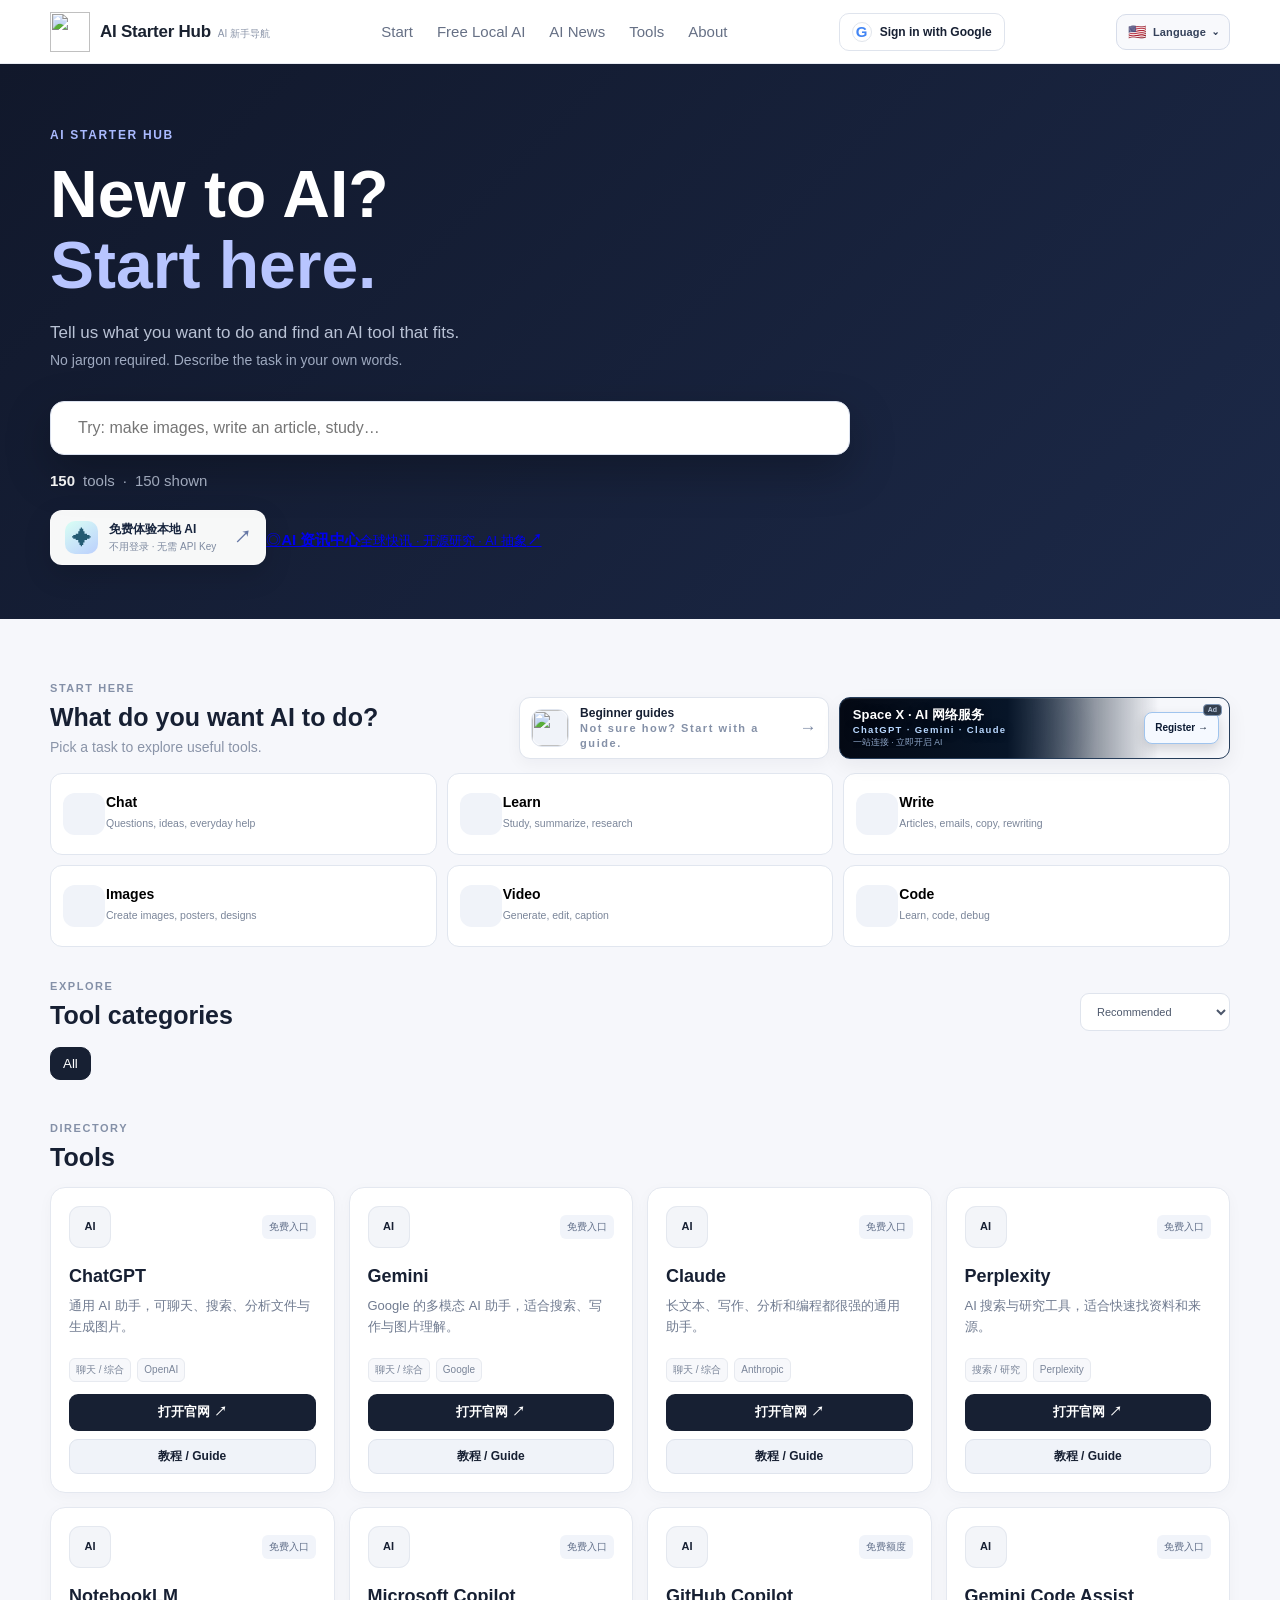
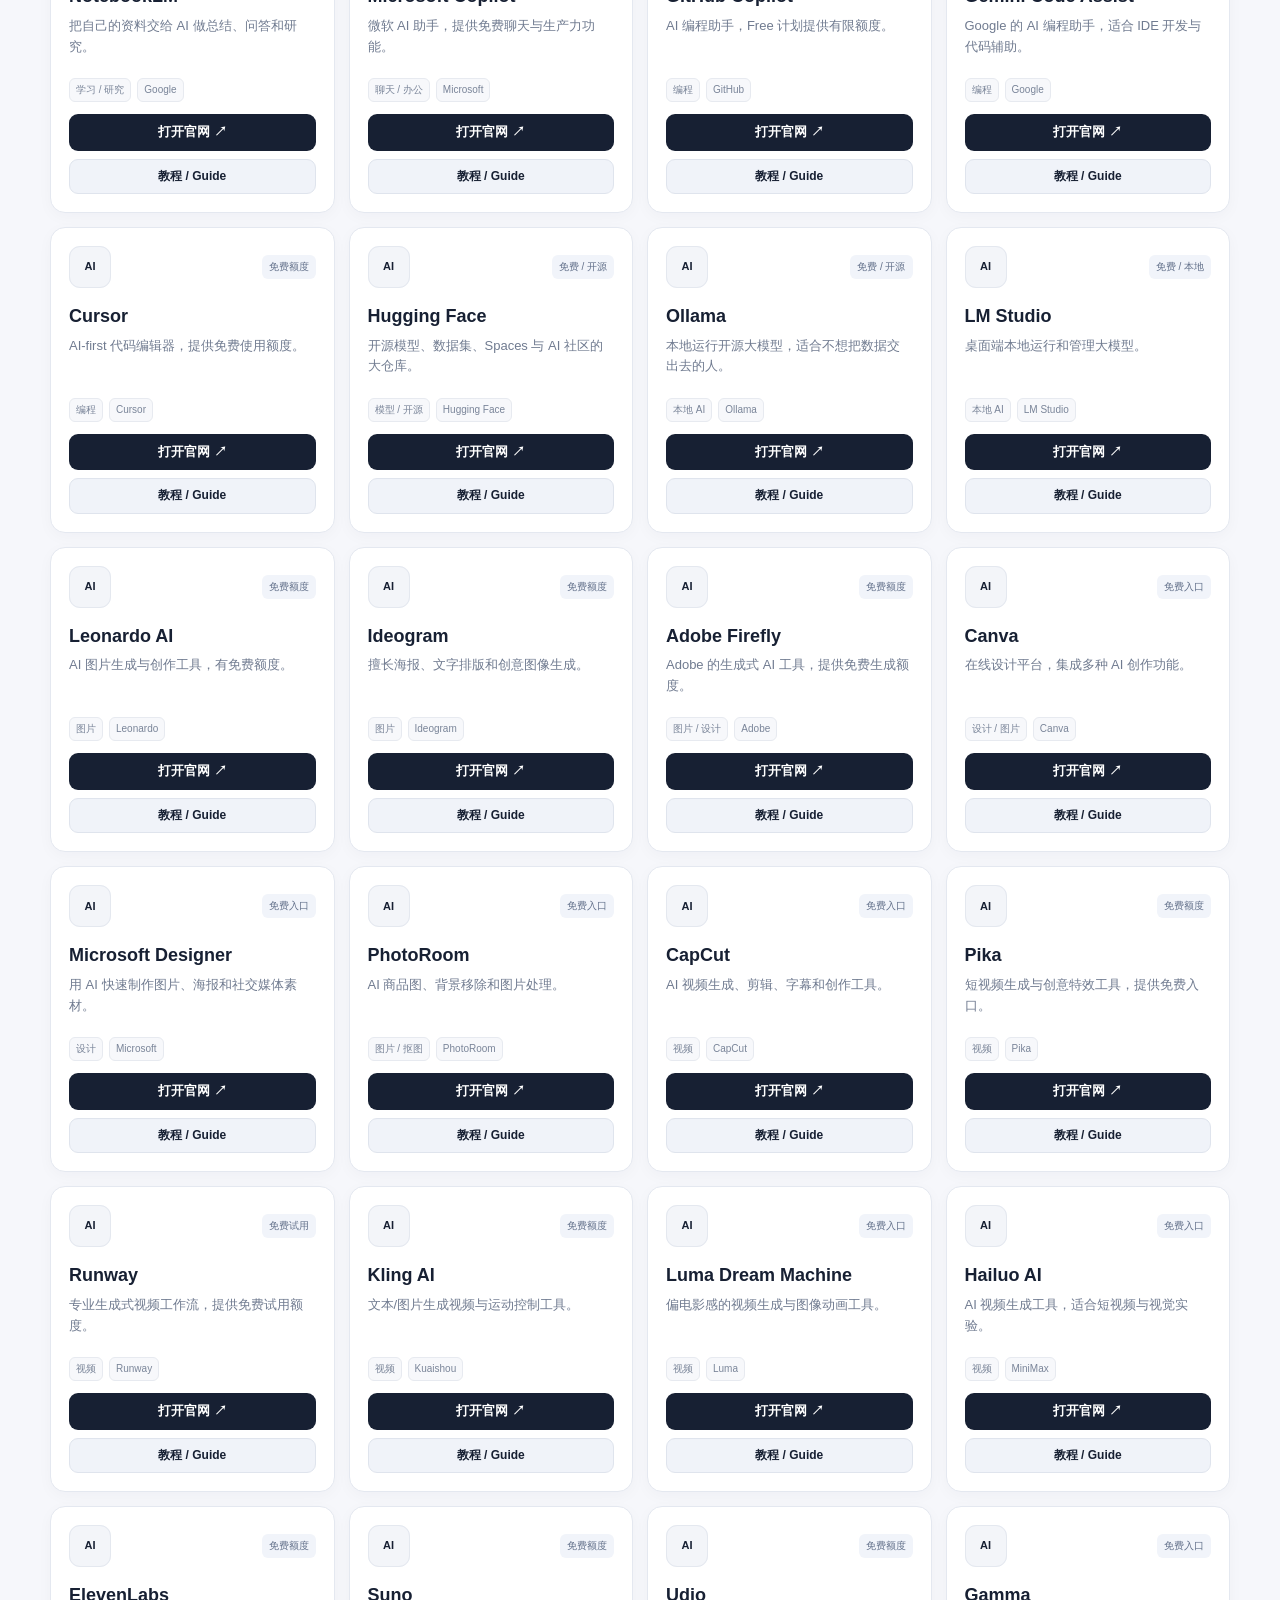
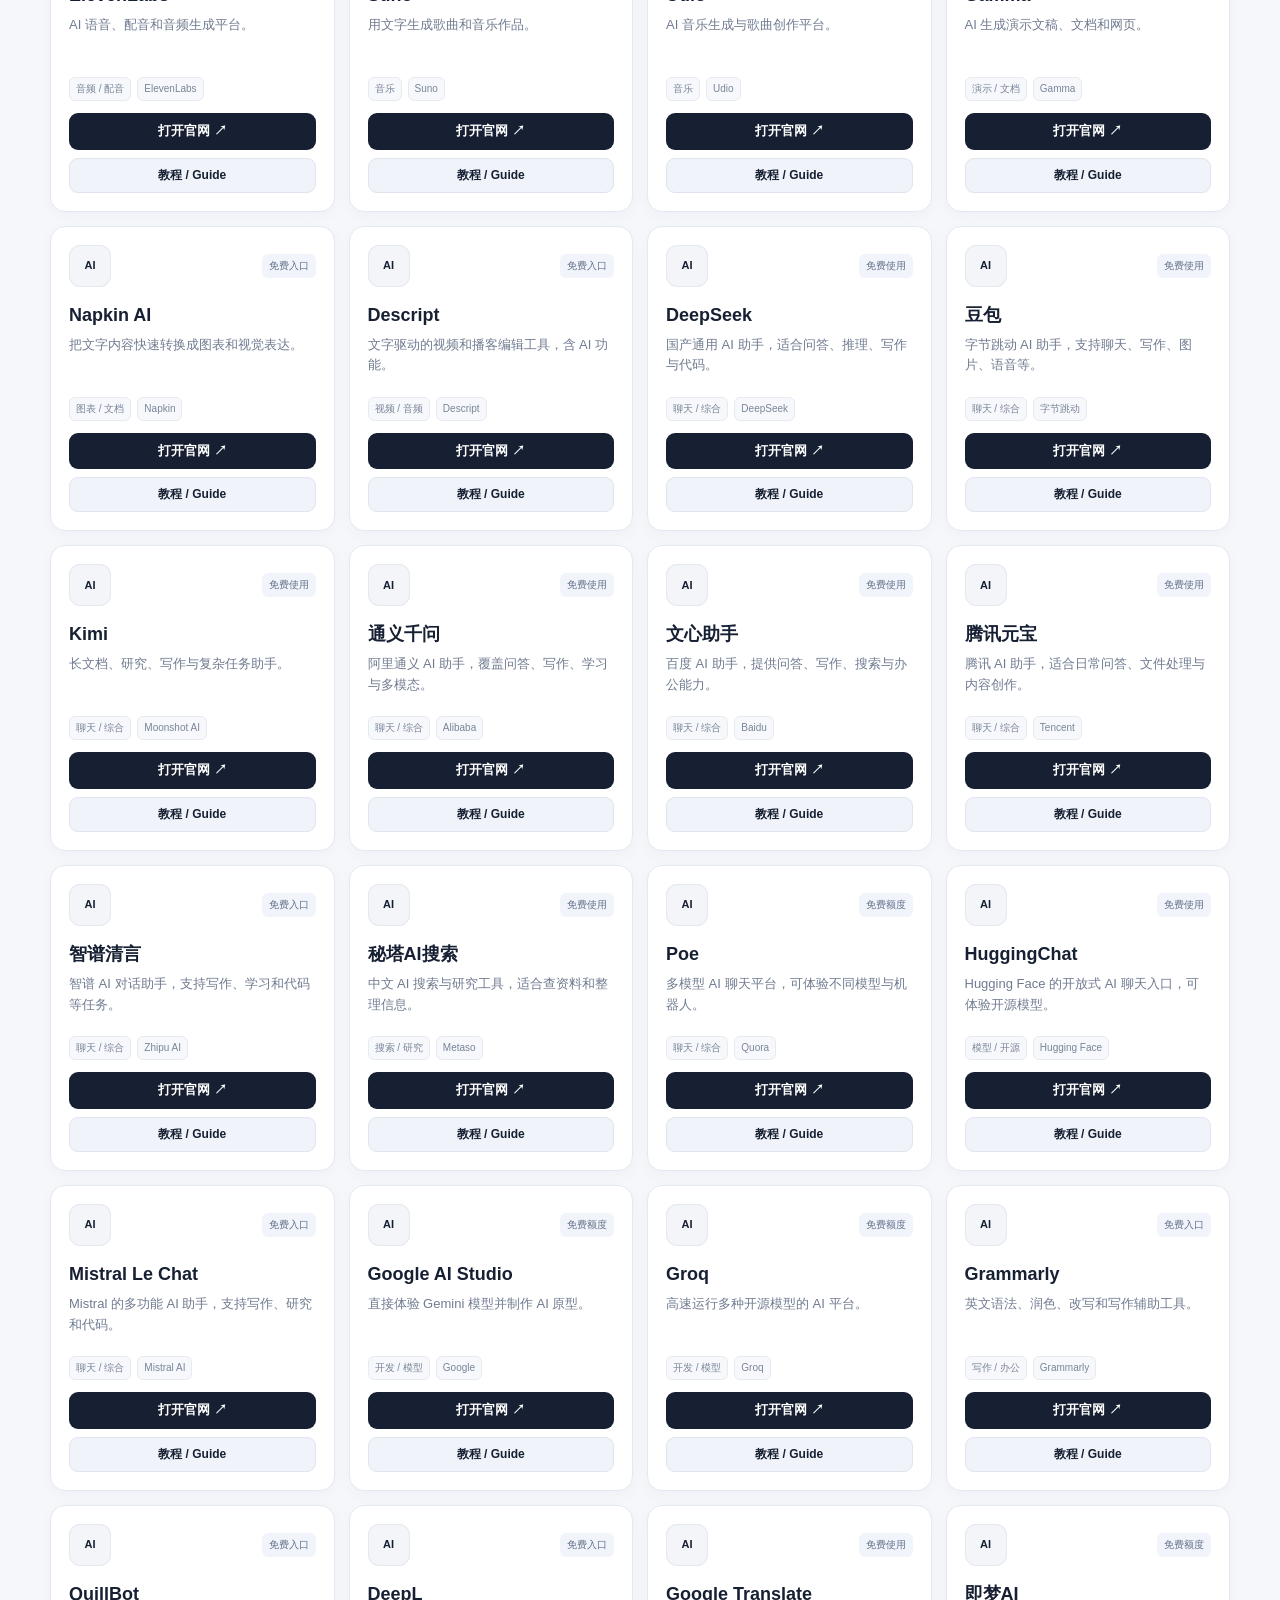
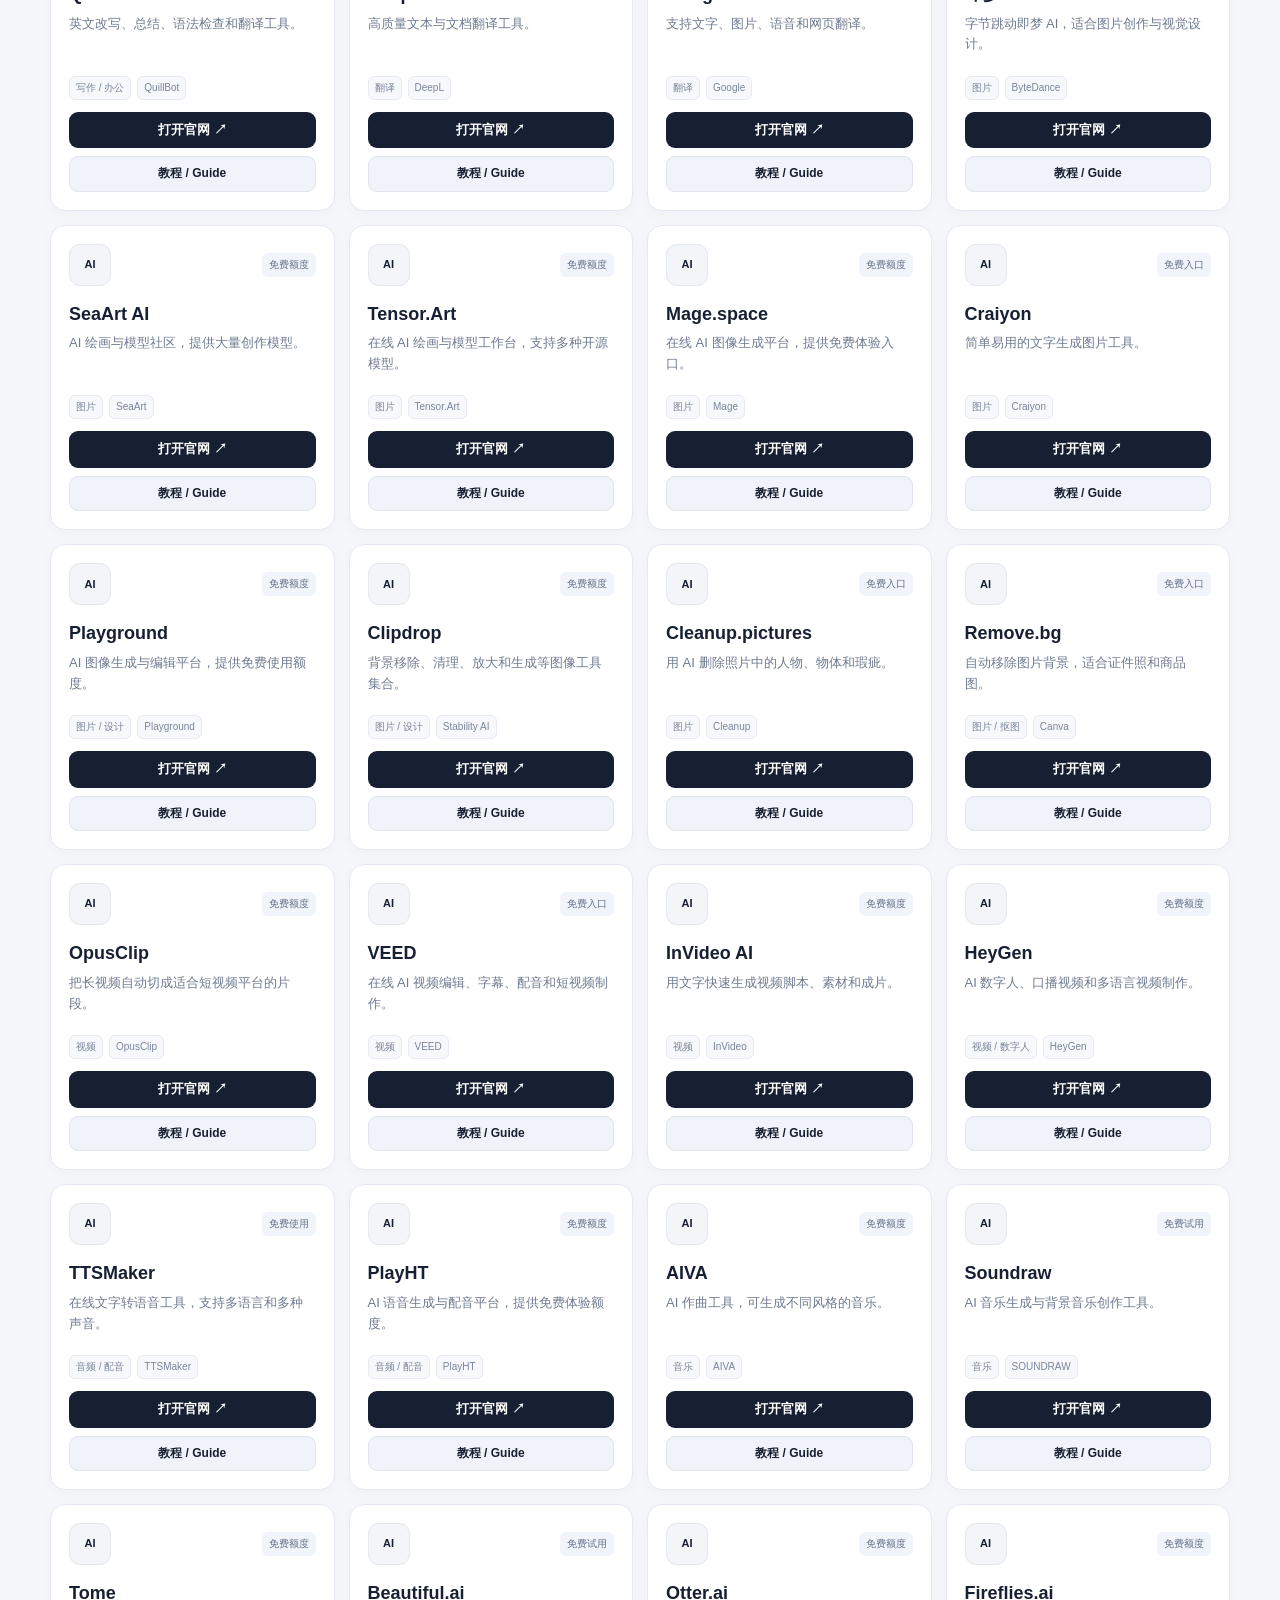
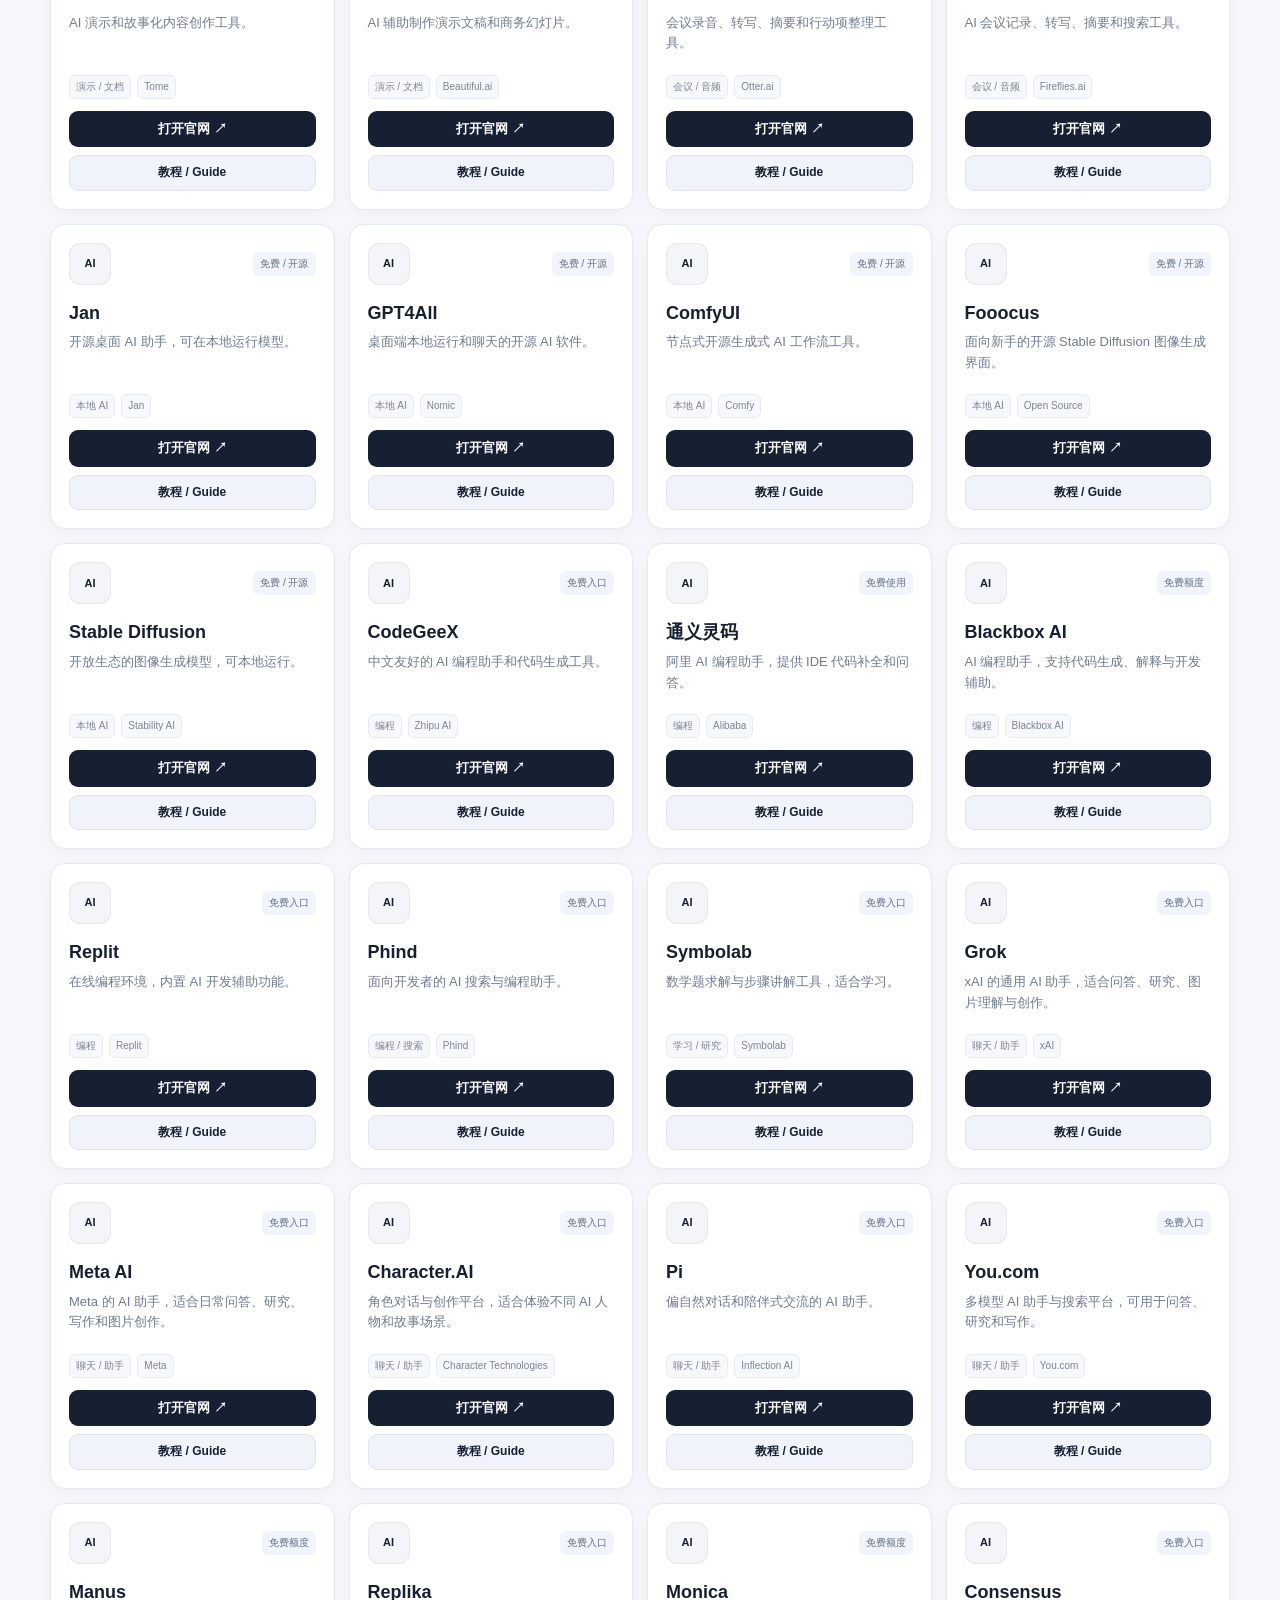
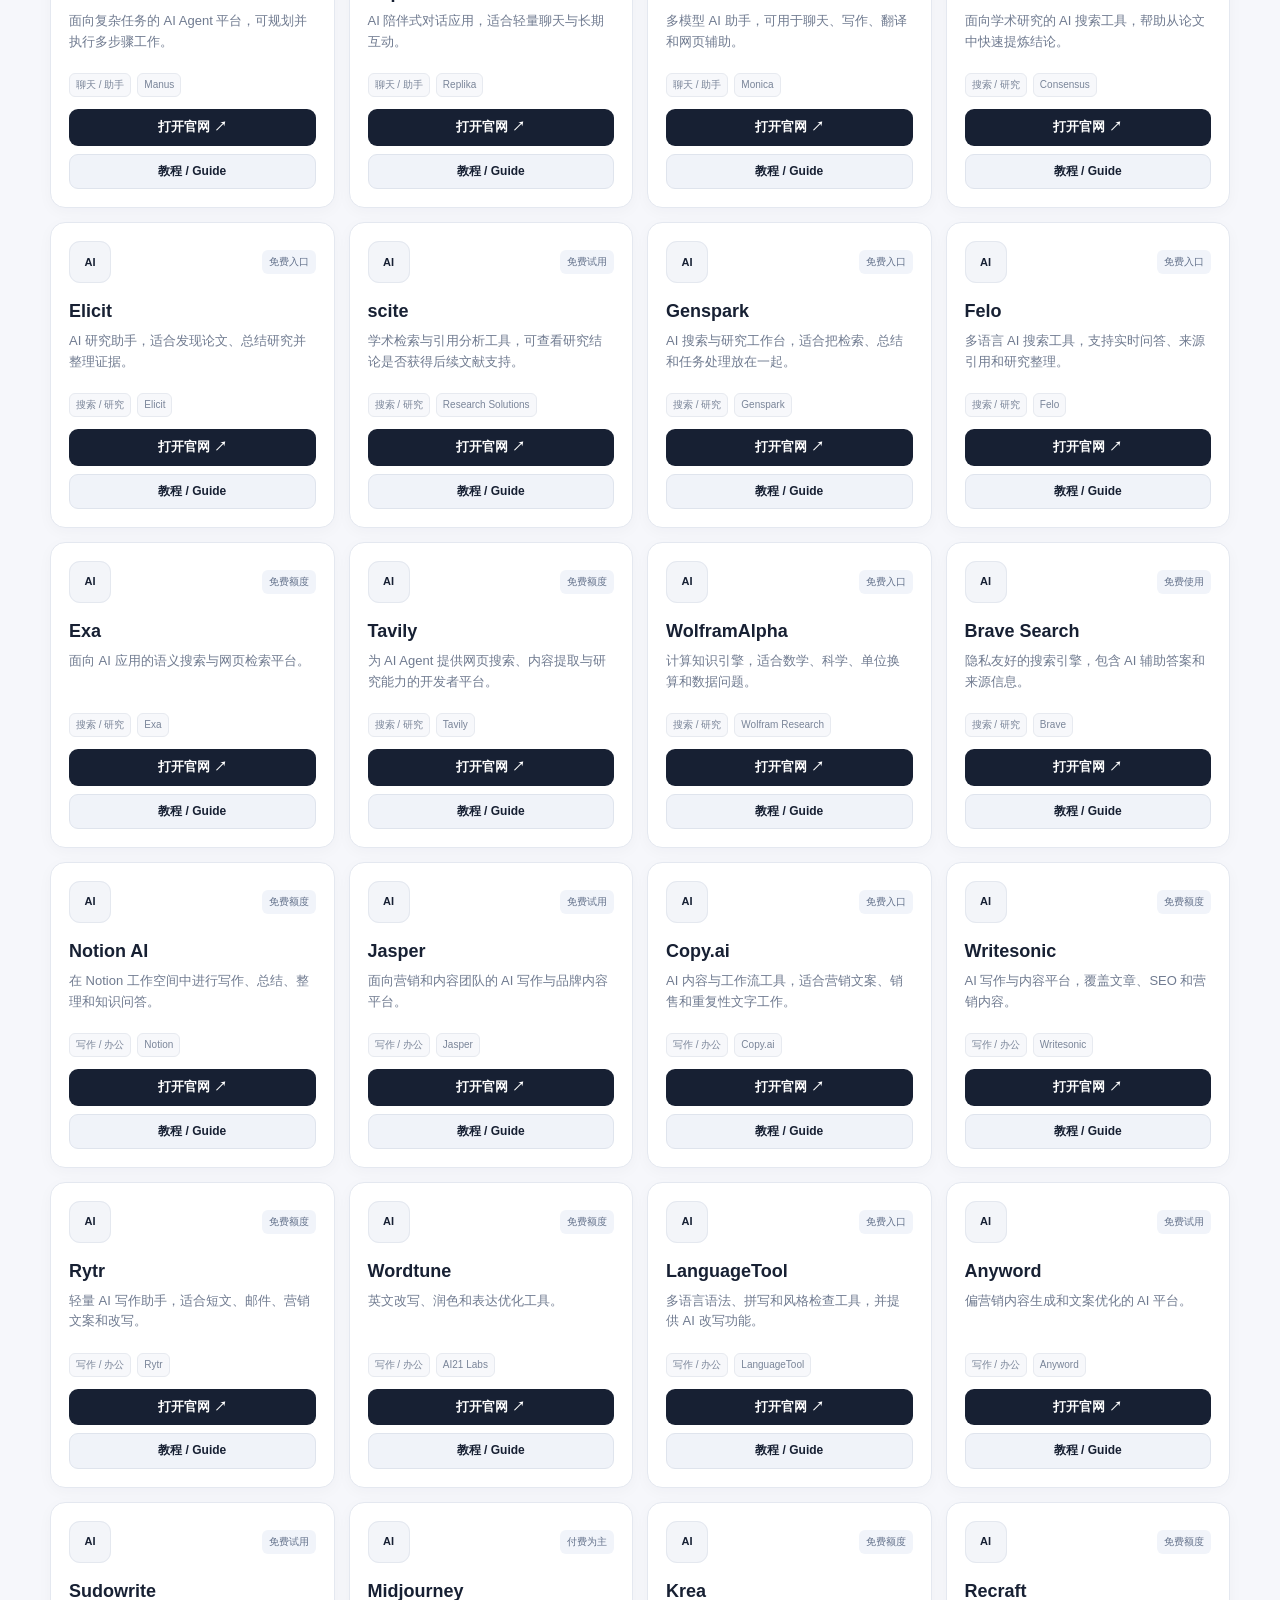
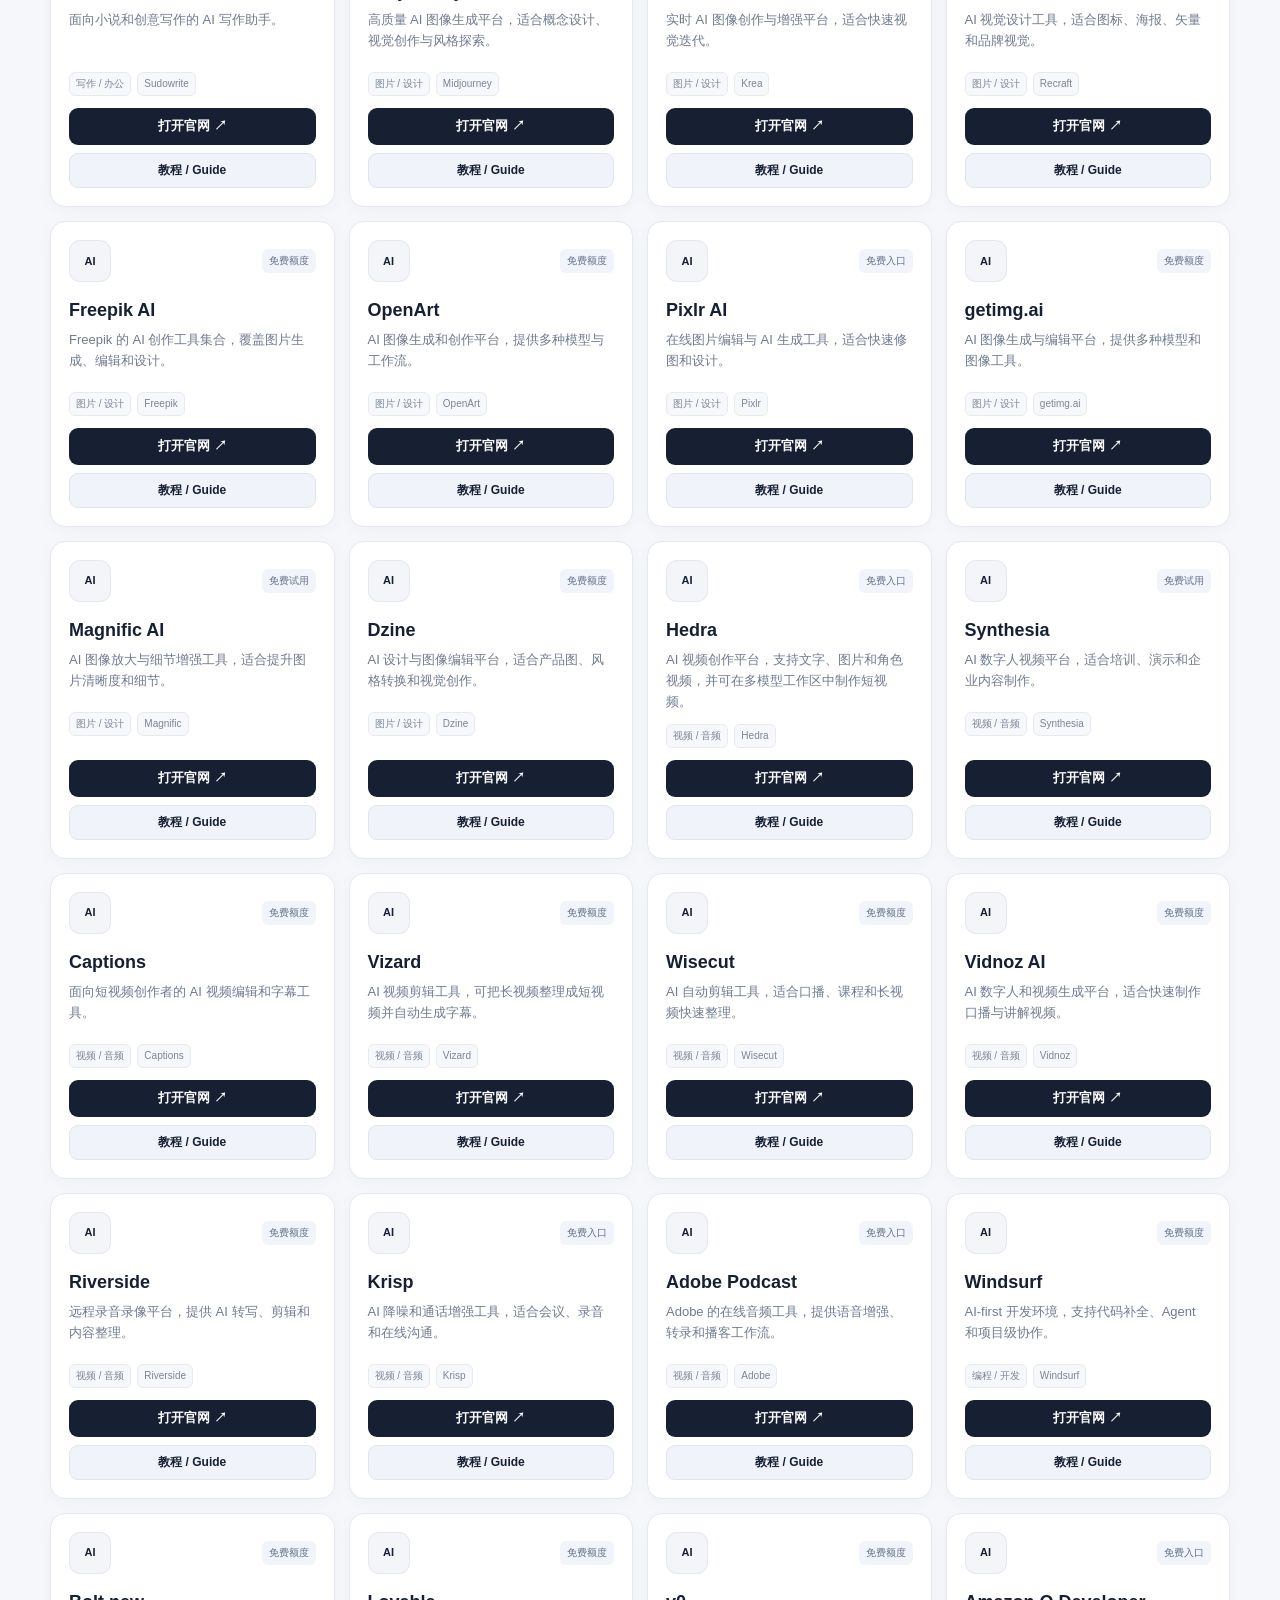
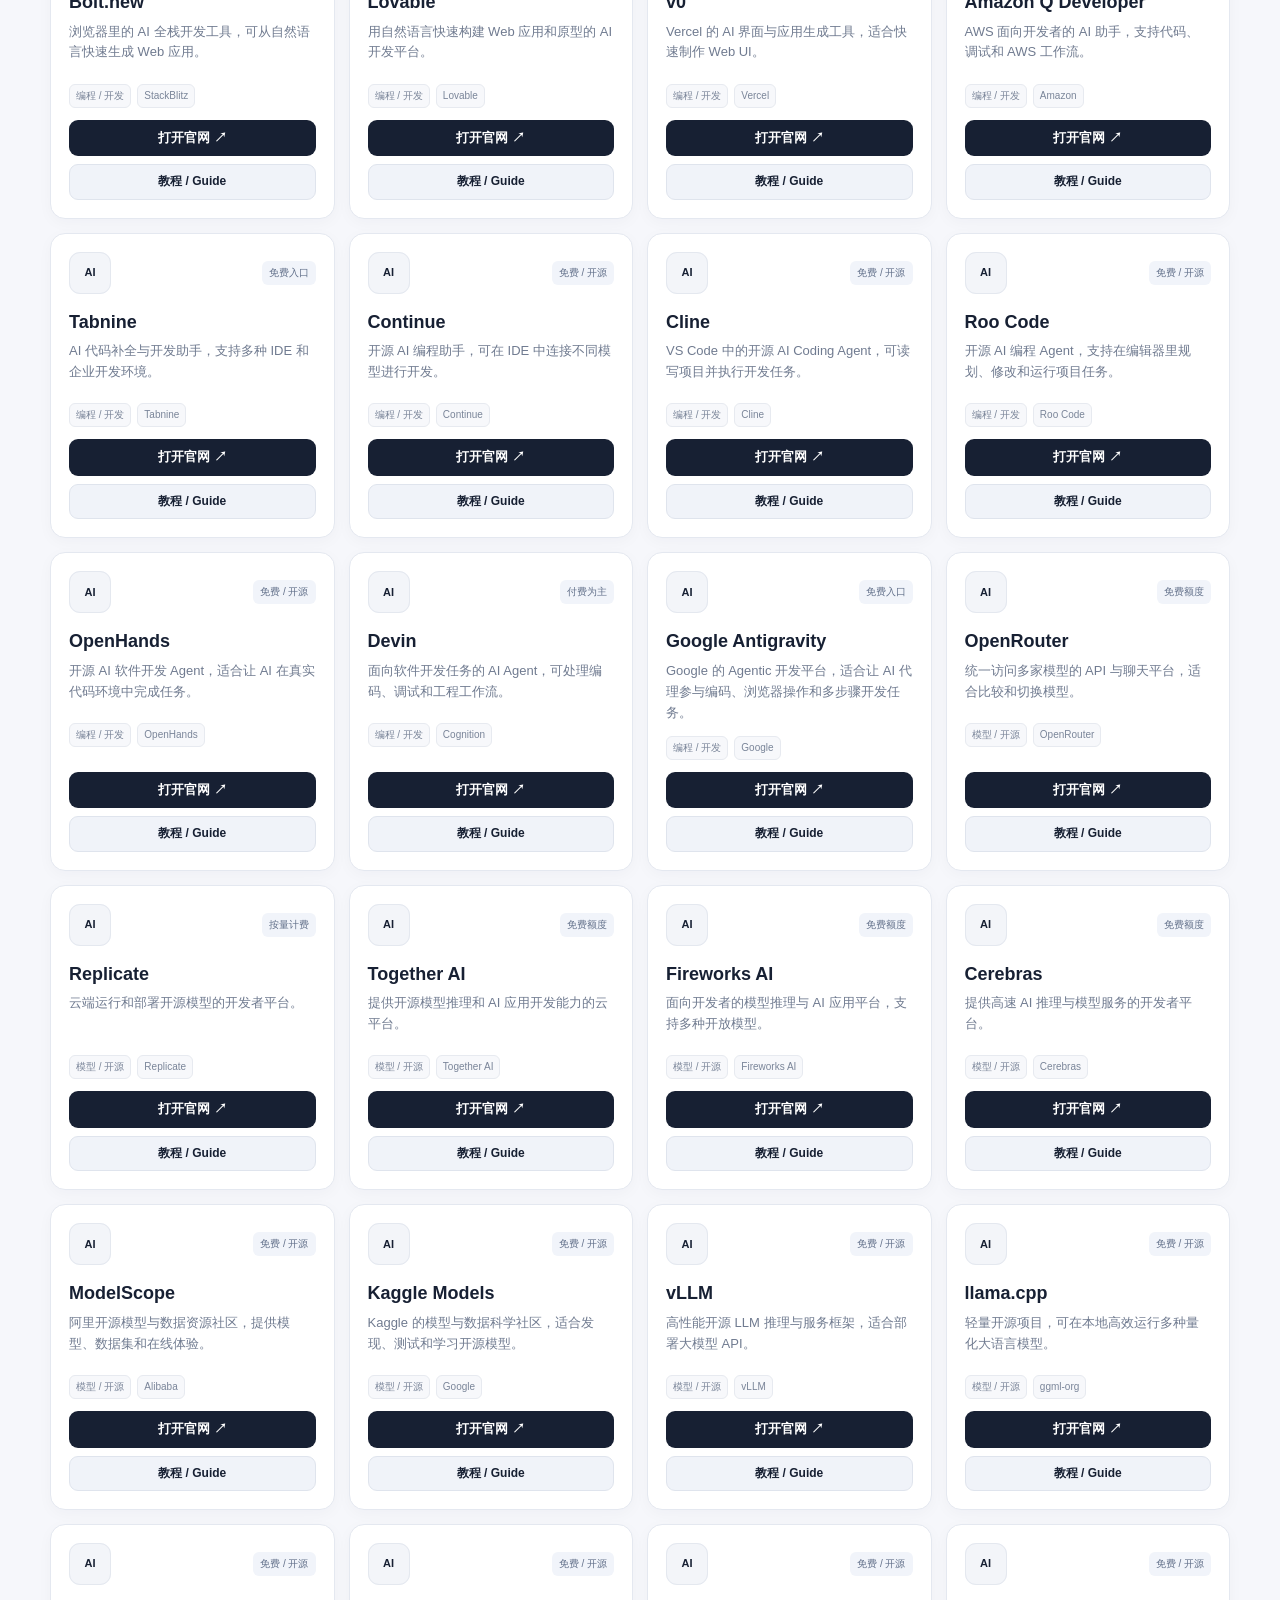
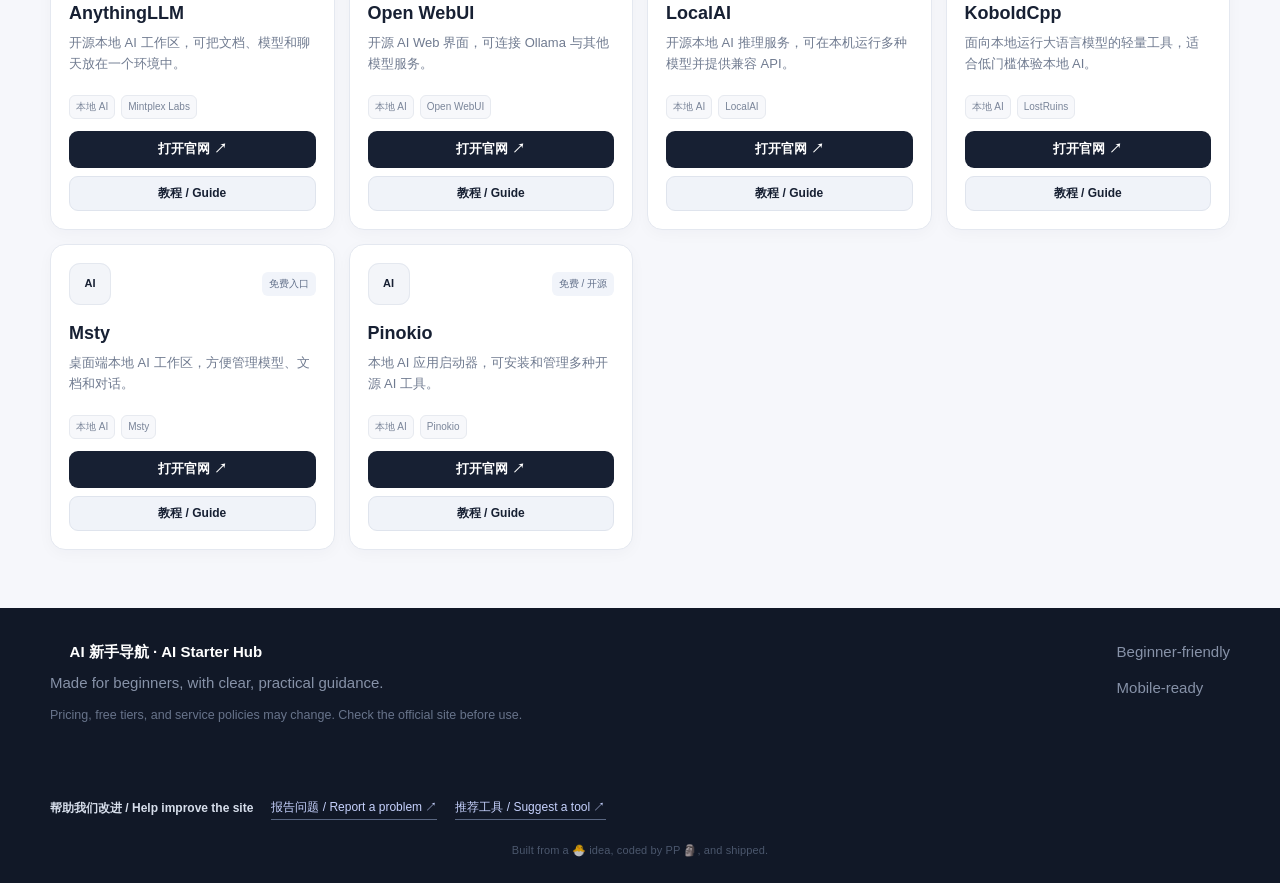
==== commit 216f878a: "feat: add AI news entry and remove homepage ticker" ====
--- a/index.html
+++ b/index.html
@@ -16,19 +16,19 @@
 <meta name="twitter:card" content="summary">
 <meta name="twitter:title" content="AI 新手导航 | 150+ AI 工具、教程与免费入口">
 <meta name="twitter:description" content="按用途发现 AI 工具，查看官方入口、教程、视频和使用提示。">
-<link rel="stylesheet" href="style.css?v=20261021-1">
+<link rel="stylesheet" href="style.css?v=20261027-news-1">
 <script type="application/ld+json">{"@context":"https://schema.org","@type":"WebSite","name":"AI 新手导航","alternateName":"AI Starter Hub","url":"https://starterhub-dev.github.io/ai-tools/","description":"面向 AI 新手的多语言 AI 工具导航、官方入口与入门教程。","inLanguage":["zh-CN","zh-TW","en"]}</script>
 <script type="application/ld+json">{"@context":"https://schema.org","@type":"ItemList","name":"AI 新手导航工具目录","numberOfItems":150,"itemListElement":[{"@type":"ListItem","position":1,"name":"ChatGPT","url":"https://starterhub-dev.github.io/ai-tools/tools/chatgpt/"},{"@type":"ListItem","position":2,"name":"Gemini","url":"https://starterhub-dev.github.io/ai-tools/tools/gemini/"},{"@type":"ListItem","position":3,"name":"Claude","url":"https://starterhub-dev.github.io/ai-tools/tools/claude/"},{"@type":"ListItem","position":4,"name":"Perplexity","url":"https://starterhub-dev.github.io/ai-tools/tools/perplexity/"},{"@type":"ListItem","position":5,"name":"NotebookLM","url":"https://starterhub-dev.github.io/ai-tools/tools/notebooklm/"},{"@type":"ListItem","position":6,"name":"Microsoft Copilot","url":"https://starterhub-dev.github.io/ai-tools/tools/microsoft-copilot/"},{"@type":"ListItem","position":7,"name":"GitHub Copilot","url":"https://starterhub-dev.github.io/ai-tools/tools/github-copilot/"},{"@type":"ListItem","position":8,"name":"Gemini Code Assist","url":"https://starterhub-dev.github.io/ai-tools/tools/gemini-code-assist/"},{"@type":"ListItem","position":9,"name":"Cursor","url":"https://starterhub-dev.github.io/ai-tools/tools/cursor/"},{"@type":"ListItem","position":10,"name":"Hugging Face","url":"https://starterhub-dev.github.io/ai-tools/tools/hugging-face/"},{"@type":"ListItem","position":11,"name":"Ollama","url":"https://starterhub-dev.github.io/ai-tools/tools/ollama/"},{"@type":"ListItem","position":12,"name":"LM Studio","url":"https://starterhub-dev.github.io/ai-tools/tools/lm-studio/"},{"@type":"ListItem","position":13,"name":"Leonardo AI","url":"https://starterhub-dev.github.io/ai-tools/tools/leonardo-ai/"},{"@type":"ListItem","position":14,"name":"Ideogram","url":"https://starterhub-dev.github.io/ai-tools/tools/ideogram/"},{"@type":"ListItem","position":15,"name":"Adobe Firefly","url":"https://starterhub-dev.github.io/ai-tools/tools/adobe-firefly/"},{"@type":"ListItem","position":16,"name":"Canva","url":"https://starterhub-dev.github.io/ai-tools/tools/canva/"},{"@type":"ListItem","position":17,"name":"Microsoft Designer","url":"https://starterhub-dev.github.io/ai-tools/tools/microsoft-designer/"},{"@type":"ListItem","position":18,"name":"PhotoRoom","url":"https://starterhub-dev.github.io/ai-tools/tools/photoroom/"},{"@type":"ListItem","position":19,"name":"CapCut","url":"https://starterhub-dev.github.io/ai-tools/tools/capcut/"},{"@type":"ListItem","position":20,"name":"Pika","url":"https://starterhub-dev.github.io/ai-tools/tools/pika/"},{"@type":"ListItem","position":21,"name":"Runway","url":"https://starterhub-dev.github.io/ai-tools/tools/runway/"},{"@type":"ListItem","position":22,"name":"Kling AI","url":"https://starterhub-dev.github.io/ai-tools/tools/kling-ai/"},{"@type":"ListItem","position":23,"name":"Luma Dream Machine","url":"https://starterhub-dev.github.io/ai-tools/tools/luma-dream-machine/"},{"@type":"ListItem","position":24,"name":"Hailuo AI","url":"https://starterhub-dev.github.io/ai-tools/tools/hailuo-ai/"},{"@type":"ListItem","position":25,"name":"ElevenLabs","url":"https://starterhub-dev.github.io/ai-tools/tools/elevenlabs/"},{"@type":"ListItem","position":26,"name":"Suno","url":"https://starterhub-dev.github.io/ai-tools/tools/suno/"},{"@type":"ListItem","position":27,"name":"Udio","url":"https://starterhub-dev.github.io/ai-tools/tools/udio/"},{"@type":"ListItem","position":28,"name":"Gamma","url":"https://starterhub-dev.github.io/ai-tools/tools/gamma/"},{"@type":"ListItem","position":29,"name":"Napkin AI","url":"https://starterhub-dev.github.io/ai-tools/tools/napkin-ai/"},{"@type":"ListItem","position":30,"name":"Descript","url":"https://starterhub-dev.github.io/ai-tools/tools/descript/"},{"@type":"ListItem","position":31,"name":"DeepSeek","url":"https://starterhub-dev.github.io/ai-tools/tools/deepseek/"},{"@type":"ListItem","position":32,"name":"豆包","url":"https://starterhub-dev.github.io/ai-tools/tools/doubao/"},{"@type":"ListItem","position":33,"name":"Kimi","url":"https://starterhub-dev.github.io/ai-tools/tools/kimi/"},{"@type":"ListItem","position":34,"name":"通义千问","url":"https://starterhub-dev.github.io/ai-tools/tools/qwen/"},{"@type":"ListItem","position":35,"name":"文心助手","url":"https://starterhub-dev.github.io/ai-tools/tools/ernie-assistant/"},{"@type":"ListItem","position":36,"name":"腾讯元宝","url":"https://starterhub-dev.github.io/ai-tools/tools/yuanbao/"},{"@type":"ListItem","position":37,"name":"智谱清言","url":"https://starterhub-dev.github.io/ai-tools/tools/chatglm/"},{"@type":"ListItem","position":38,"name":"秘塔AI搜索","url":"https://starterhub-dev.github.io/ai-tools/tools/metaso/"},{"@type":"ListItem","position":39,"name":"Poe","url":"https://starterhub-dev.github.io/ai-tools/tools/poe/"},{"@type":"ListItem","position":40,"name":"HuggingChat","url":"https://starterhub-dev.github.io/ai-tools/tools/huggingchat/"},{"@type":"ListItem","position":41,"name":"Mistral Le Chat","url":"https://starterhub-dev.github.io/ai-tools/tools/mistral-le-chat/"},{"@type":"ListItem","position":42,"name":"Google AI Studio","url":"https://starterhub-dev.github.io/ai-tools/tools/google-ai-studio/"},{"@type":"ListItem","position":43,"name":"Groq","url":"https://starterhub-dev.github.io/ai-tools/tools/groq/"},{"@type":"ListItem","position":44,"name":"Grammarly","url":"https://starterhub-dev.github.io/ai-tools/tools/grammarly/"},{"@type":"ListItem","position":45,"name":"QuillBot","url":"https://starterhub-dev.github.io/ai-tools/tools/quillbot/"},{"@type":"ListItem","position":46,"name":"DeepL","url":"https://starterhub-dev.github.io/ai-tools/tools/deepl/"},{"@type":"ListItem","position":47,"name":"Google Translate","url":"https://starterhub-dev.github.io/ai-tools/tools/google-translate/"},{"@type":"ListItem","position":48,"name":"即梦AI","url":"https://starterhub-dev.github.io/ai-tools/tools/jimeng-ai/"},{"@type":"ListItem","position":49,"name":"SeaArt AI","url":"https://starterhub-dev.github.io/ai-tools/tools/seaart-ai/"},{"@type":"ListItem","position":50,"name":"Tensor.Art","url":"https://starterhub-dev.github.io/ai-tools/tools/tensor-art/"},{"@type":"ListItem","position":51,"name":"Mage.space","url":"https://starterhub-dev.github.io/ai-tools/tools/mage-space/"},{"@type":"ListItem","position":52,"name":"Craiyon","url":"https://starterhub-dev.github.io/ai-tools/tools/craiyon/"},{"@type":"ListItem","position":53,"name":"Playground","url":"https://starterhub-dev.github.io/ai-tools/tools/playground/"},{"@type":"ListItem","position":54,"name":"Clipdrop","url":"https://starterhub-dev.github.io/ai-tools/tools/clipdrop/"},{"@type":"ListItem","position":55,"name":"Cleanup.pictures","url":"https://starterhub-dev.github.io/ai-tools/tools/cleanup-pictures/"},{"@type":"ListItem","position":56,"name":"Remove.bg","url":"https://starterhub-dev.github.io/ai-tools/tools/remove-bg/"},{"@type":"ListItem","position":57,"name":"OpusClip","url":"https://starterhub-dev.github.io/ai-tools/tools/opusclip/"},{"@type":"ListItem","position":58,"name":"VEED","url":"https://starterhub-dev.github.io/ai-tools/tools/veed/"},{"@type":"ListItem","position":59,"name":"InVideo AI","url":"https://starterhub-dev.github.io/ai-tools/tools/invideo-ai/"},{"@type":"ListItem","position":60,"name":"HeyGen","url":"https://starterhub-dev.github.io/ai-tools/tools/heygen/"},{"@type":"ListItem","position":61,"name":"TTSMaker","url":"https://starterhub-dev.github.io/ai-tools/tools/ttsmaker/"},{"@type":"ListItem","position":62,"name":"PlayHT","url":"https://starterhub-dev.github.io/ai-tools/tools/playht/"},{"@type":"ListItem","position":63,"name":"AIVA","url":"https://starterhub-dev.github.io/ai-tools/tools/aiva/"},{"@type":"ListItem","position":64,"name":"Soundraw","url":"https://starterhub-dev.github.io/ai-tools/tools/soundraw/"},{"@type":"ListItem","position":65,"name":"Tome","url":"https://starterhub-dev.github.io/ai-tools/tools/tome/"},{"@type":"ListItem","position":66,"name":"Beautiful.ai","url":"https://starterhub-dev.github.io/ai-tools/tools/beautiful-ai/"},{"@type":"ListItem","position":67,"name":"Otter.ai","url":"https://starterhub-dev.github.io/ai-tools/tools/otter-ai/"},{"@type":"ListItem","position":68,"name":"Fireflies.ai","url":"https://starterhub-dev.github.io/ai-tools/tools/fireflies-ai/"},{"@type":"ListItem","position":69,"name":"Jan","url":"https://starterhub-dev.github.io/ai-tools/tools/jan/"},{"@type":"ListItem","position":70,"name":"GPT4All","url":"https://starterhub-dev.github.io/ai-tools/tools/gpt4all/"},{"@type":"ListItem","position":71,"name":"ComfyUI","url":"https://starterhub-dev.github.io/ai-tools/tools/comfyui/"},{"@type":"ListItem","position":72,"name":"Fooocus","url":"https://starterhub-dev.github.io/ai-tools/tools/fooocus/"},{"@type":"ListItem","position":73,"name":"Stable Diffusion","url":"https://starterhub-dev.github.io/ai-tools/tools/stable-diffusion/"},{"@type":"ListItem","position":74,"name":"CodeGeeX","url":"https://starterhub-dev.github.io/ai-tools/tools/codegeex/"},{"@type":"ListItem","position":75,"name":"通义灵码","url":"https://starterhub-dev.github.io/ai-tools/tools/qoder-cn/"},{"@type":"ListItem","position":76,"name":"Blackbox AI","url":"https://starterhub-dev.github.io/ai-tools/tools/blackbox-ai/"},{"@type":"ListItem","position":77,"name":"Replit","url":"https://starterhub-dev.github.io/ai-tools/tools/replit/"},{"@type":"ListItem","position":78,"name":"Phind","url":"https://starterhub-dev.github.io/ai-tools/tools/phind/"},{"@type":"ListItem","position":79,"name":"Symbolab","url":"https://starterhub-dev.github.io/ai-tools/tools/symbolab/"},{"@type":"ListItem","position":80,"name":"Grok","url":"https://starterhub-dev.github.io/ai-tools/tools/grok/"},{"@type":"ListItem","position":81,"name":"Meta AI","url":"https://starterhub-dev.github.io/ai-tools/tools/meta-ai/"},{"@type":"ListItem","position":82,"name":"Character.AI","url":"https://starterhub-dev.github.io/ai-tools/tools/character-ai/"},{"@type":"ListItem","position":83,"name":"Pi","url":"https://starterhub-dev.github.io/ai-tools/tools/pi/"},{"@type":"ListItem","position":84,"name":"You.com","url":"https://starterhub-dev.github.io/ai-tools/tools/you-com/"},{"@type":"ListItem","position":85,"name":"Manus","url":"https://starterhub-dev.github.io/ai-tools/tools/manus/"},{"@type":"ListItem","position":86,"name":"Replika","url":"https://starterhub-dev.github.io/ai-tools/tools/replika/"},{"@type":"ListItem","position":87,"name":"Monica","url":"https://starterhub-dev.github.io/ai-tools/tools/monica/"},{"@type":"ListItem","position":88,"name":"Consensus","url":"https://starterhub-dev.github.io/ai-tools/tools/consensus/"},{"@type":"ListItem","position":89,"name":"Elicit","url":"https://starterhub-dev.github.io/ai-tools/tools/elicit/"},{"@type":"ListItem","position":90,"name":"scite","url":"https://starterhub-dev.github.io/ai-tools/tools/scite/"},{"@type":"ListItem","position":91,"name":"Genspark","url":"https://starterhub-dev.github.io/ai-tools/tools/genspark/"},{"@type":"ListItem","position":92,"name":"Felo","url":"https://starterhub-dev.github.io/ai-tools/tools/felo/"},{"@type":"ListItem","position":93,"name":"Exa","url":"https://starterhub-dev.github.io/ai-tools/tools/exa/"},{"@type":"ListItem","position":94,"name":"Tavily","url":"https://starterhub-dev.github.io/ai-tools/tools/tavily/"},{"@type":"ListItem","position":95,"name":"WolframAlpha","url":"https://starterhub-dev.github.io/ai-tools/tools/wolframalpha/"},{"@type":"ListItem","position":96,"name":"Brave Search","url":"https://starterhub-dev.github.io/ai-tools/tools/brave-search/"},{"@type":"ListItem","position":97,"name":"Notion AI","url":"https://starterhub-dev.github.io/ai-tools/tools/notion-ai/"},{"@type":"ListItem","position":98,"name":"Jasper","url":"https://starterhub-dev.github.io/ai-tools/tools/jasper/"},{"@type":"ListItem","position":99,"name":"Copy.ai","url":"https://starterhub-dev.github.io/ai-tools/tools/copy-ai/"},{"@type":"ListItem","position":100,"name":"Writesonic","url":"https://starterhub-dev.github.io/ai-tools/tools/writesonic/"},{"@type":"ListItem","position":101,"name":"Rytr","url":"https://starterhub-dev.github.io/ai-tools/tools/rytr/"},{"@type":"ListItem","position":102,"name":"Wordtune","url":"https://starterhub-dev.github.io/ai-tools/tools/wordtune/"},{"@type":"ListItem","position":103,"name":"LanguageTool","url":"https://starterhub-dev.github.io/ai-tools/tools/languagetool/"},{"@type":"ListItem","position":104,"name":"Anyword","url":"https://starterhub-dev.github.io/ai-tools/tools/anyword/"},{"@type":"ListItem","position":105,"name":"Sudowrite","url":"https://starterhub-dev.github.io/ai-tools/tools/sudowrite/"},{"@type":"ListItem","position":106,"name":"Midjourney","url":"https://starterhub-dev.github.io/ai-tools/tools/midjourney/"},{"@type":"ListItem","position":107,"name":"Krea","url":"https://starterhub-dev.github.io/ai-tools/tools/krea/"},{"@type":"ListItem","position":108,"name":"Recraft","url":"https://starterhub-dev.github.io/ai-tools/tools/recraft/"},{"@type":"ListItem","position":109,"name":"Freepik AI","url":"https://starterhub-dev.github.io/ai-tools/tools/freepik-ai/"},{"@type":"ListItem","position":110,"name":"OpenArt","url":"https://starterhub-dev.github.io/ai-tools/tools/openart/"},{"@type":"ListItem","position":111,"name":"Pixlr AI","url":"https://starterhub-dev.github.io/ai-tools/tools/pixlr-ai/"},{"@type":"ListItem","position":112,"name":"getimg.ai","url":"https://starterhub-dev.github.io/ai-tools/tools/getimg-ai/"},{"@type":"ListItem","position":113,"name":"Magnific AI","url":"https://starterhub-dev.github.io/ai-tools/tools/magnific-ai/"},{"@type":"ListItem","position":114,"name":"Dzine","url":"https://starterhub-dev.github.io/ai-tools/tools/dzine/"},{"@type":"ListItem","position":115,"name":"Hedra","url":"https://starterhub-dev.github.io/ai-tools/tools/hedra/"},{"@type":"ListItem","position":116,"name":"Synthesia","url":"https://starterhub-dev.github.io/ai-tools/tools/synthesia/"},{"@type":"ListItem","position":117,"name":"Captions","url":"https://starterhub-dev.github.io/ai-tools/tools/captions/"},{"@type":"ListItem","position":118,"name":"Vizard","url":"https://starterhub-dev.github.io/ai-tools/tools/vizard/"},{"@type":"ListItem","position":119,"name":"Wisecut","url":"https://starterhub-dev.github.io/ai-tools/tools/wisecut/"},{"@type":"ListItem","position":120,"name":"Vidnoz AI","url":"https://starterhub-dev.github.io/ai-tools/tools/vidnoz-ai/"},{"@type":"ListItem","position":121,"name":"Riverside","url":"https://starterhub-dev.github.io/ai-tools/tools/riverside/"},{"@type":"ListItem","position":122,"name":"Krisp","url":"https://starterhub-dev.github.io/ai-tools/tools/krisp/"},{"@type":"ListItem","position":123,"name":"Adobe Podcast","url":"https://starterhub-dev.github.io/ai-tools/tools/adobe-podcast/"},{"@type":"ListItem","position":124,"name":"Windsurf","url":"https://starterhub-dev.github.io/ai-tools/tools/windsurf/"},{"@type":"ListItem","position":125,"name":"Bolt.new","url":"https://starterhub-dev.github.io/ai-tools/tools/bolt-new/"},{"@type":"ListItem","position":126,"name":"Lovable","url":"https://starterhub-dev.github.io/ai-tools/tools/lovable/"},{"@type":"ListItem","position":127,"name":"v0","url":"https://starterhub-dev.github.io/ai-tools/tools/v0/"},{"@type":"ListItem","position":128,"name":"Amazon Q Developer","url":"https://starterhub-dev.github.io/ai-tools/tools/amazon-q-developer/"},{"@type":"ListItem","position":129,"name":"Tabnine","url":"https://starterhub-dev.github.io/ai-tools/tools/tabnine/"},{"@type":"ListItem","position":130,"name":"Continue","url":"https://starterhub-dev.github.io/ai-tools/tools/continue/"},{"@type":"ListItem","position":131,"name":"Cline","url":"https://starterhub-dev.github.io/ai-tools/tools/cline/"},{"@type":"ListItem","position":132,"name":"Roo Code","url":"https://starterhub-dev.github.io/ai-tools/tools/roo-code/"},{"@type":"ListItem","position":133,"name":"OpenHands","url":"https://starterhub-dev.github.io/ai-tools/tools/openhands/"},{"@type":"ListItem","position":134,"name":"Devin","url":"https://starterhub-dev.github.io/ai-tools/tools/devin/"},{"@type":"ListItem","position":135,"name":"Google Antigravity","url":"https://starterhub-dev.github.io/ai-tools/tools/google-antigravity/"},{"@type":"ListItem","position":136,"name":"OpenRouter","url":"https://starterhub-dev.github.io/ai-tools/tools/openrouter/"},{"@type":"ListItem","position":137,"name":"Replicate","url":"https://starterhub-dev.github.io/ai-tools/tools/replicate/"},{"@type":"ListItem","position":138,"name":"Together AI","url":"https://starterhub-dev.github.io/ai-tools/tools/together-ai/"},{"@type":"ListItem","position":139,"name":"Fireworks AI","url":"https://starterhub-dev.github.io/ai-tools/tools/fireworks-ai/"},{"@type":"ListItem","position":140,"name":"Cerebras","url":"https://starterhub-dev.github.io/ai-tools/tools/cerebras/"},{"@type":"ListItem","position":141,"name":"ModelScope","url":"https://starterhub-dev.github.io/ai-tools/tools/modelscope/"},{"@type":"ListItem","position":142,"name":"Kaggle Models","url":"https://starterhub-dev.github.io/ai-tools/tools/kaggle-models/"},{"@type":"ListItem","position":143,"name":"vLLM","url":"https://starterhub-dev.github.io/ai-tools/tools/vllm/"},{"@type":"ListItem","position":144,"name":"llama.cpp","url":"https://starterhub-dev.github.io/ai-tools/tools/llama-cpp/"},{"@type":"ListItem","position":145,"name":"AnythingLLM","url":"https://starterhub-dev.github.io/ai-tools/tools/anythingllm/"},{"@type":"ListItem","position":146,"name":"Open WebUI","url":"https://starterhub-dev.github.io/ai-tools/tools/open-webui/"},{"@type":"ListItem","position":147,"name":"LocalAI","url":"https://starterhub-dev.github.io/ai-tools/tools/localai/"},{"@type":"ListItem","position":148,"name":"KoboldCpp","url":"https://starterhub-dev.github.io/ai-tools/tools/koboldcpp/"},{"@type":"ListItem","position":149,"name":"Msty","url":"https://starterhub-dev.github.io/ai-tools/tools/msty/"},{"@type":"ListItem","position":150,"name":"Pinokio","url":"https://starterhub-dev.github.io/ai-tools/tools/pinokio/"}]}</script>
 </head>
 <body>
-<header class="sitebar"><div class="wrap nav"><a class="brand" href="./" aria-label="AI Starter Hub · AI 新手导航"><img class="brand-mark" src="ai-starter-hub-mark.svg" alt="" aria-hidden="true"><span class="brand-name"><strong>AI Starter Hub</strong><em>AI 新手导航</em></span></a><div class="navlinks"><a href="#start">新手入口 / Start</a><a href="ai-lab/">免费本地 AI / AI Lab</a><a href="#tools">工具 / Tools</a><a href="#about">关于 / About</a></div><button id="authButton" class="auth-button" type="button"><span class="google-mark" aria-hidden="true">G</span><span>使用 Google 登录</span></button><div class="language-picker" id="languagePicker"><button id="languageButton" class="lang-button" type="button" aria-label="选择语言" title="选择语言" aria-haspopup="menu" aria-expanded="false"><span class="lang-globe" aria-hidden="true">🌐</span><span id="languageButtonLabel">语言</span><span class="lang-chevron" aria-hidden="true">⌄</span></button><div id="languageMenu" class="language-menu" role="menu" aria-label="语言选择" hidden><button type="button" role="menuitemradio" data-language="zh" aria-checked="true">🇨🇳 简体中文<span>简中</span></button><button type="button" role="menuitemradio" data-language="zh-TW" aria-checked="false">🇭🇰 繁體中文<span>繁中</span></button><button type="button" role="menuitemradio" data-language="en" aria-checked="false">🇺🇸 English<span>EN</span></button></div></div></div></header>
+<header class="sitebar"><div class="wrap nav"><a class="brand" href="./" aria-label="AI Starter Hub · AI 新手导航"><img class="brand-mark" src="ai-starter-hub-mark.svg" alt="" aria-hidden="true"><span class="brand-name"><strong>AI Starter Hub</strong><em>AI 新手导航</em></span></a><div class="navlinks"><a href="#start" data-nav-key="start">新手入口 / Start</a><a href="ai-lab/" data-nav-key="lab">免费本地 AI</a><a href="news/" data-nav-key="news">AI 资讯 / AI News</a><a href="#tools" data-nav-key="tools">工具 / Tools</a><a href="#about" data-nav-key="about">关于 / About</a></div><button id="authButton" class="auth-button" type="button"><span class="google-mark" aria-hidden="true">G</span><span>使用 Google 登录</span></button><div class="language-picker" id="languagePicker"><button id="languageButton" class="lang-button" type="button" aria-label="选择语言" title="选择语言" aria-haspopup="menu" aria-expanded="false"><span class="lang-globe" aria-hidden="true">🌐</span><span id="languageButtonLabel">语言</span><span class="lang-chevron" aria-hidden="true">⌄</span></button><div id="languageMenu" class="language-menu" role="menu" aria-label="语言选择" hidden><button type="button" role="menuitemradio" data-language="zh" aria-checked="true">🇨🇳 简体中文<span>简中</span></button><button type="button" role="menuitemradio" data-language="zh-TW" aria-checked="false">🇭🇰 繁體中文<span>繁中</span></button><button type="button" role="menuitemradio" data-language="en" aria-checked="false">🇺🇸 English<span>EN</span></button></div></div></div></header>
 <header class="hero" id="start"><div class="wrap">
   <div class="eyebrow">AI STARTER HUB</div>
   <h1>第一次用 AI？<br><span>从这里开始。</span></h1>
   <p>不用懂专业术语。告诉我们你想做什么，就能找到适合你的 AI 工具。<br><small>No jargon required. Tell us what you want to do, and find an AI tool that fits.</small></p>
   <div class="searchbox"><span class="search-icon icon-slot" data-icon="search"></span><input id="search" type="search" enterkeyhint="search" aria-label="搜索 AI 工具 / Search AI tools" placeholder="试试：做图片、写文章、学习资料 / Try: images, writing, study…" autocomplete="off"><div id="suggestions" class="suggestions" hidden></div></div>
   <div class="stats"><b id="count">0</b><span>个工具 / tools</span><i>·</i><span id="summary">加载中 / Loading</span></div>
-  <a class="ai-lab-inline-cta" href="ai-lab/"><span class="lab-cta-mark" aria-hidden="true">✦</span><span><strong>免费体验本地 AI</strong><small>不用登录 · 无需 API Key</small></span><b aria-hidden="true">↗</b></a>
+  <div class="hero-shortcuts"><a class="ai-lab-inline-cta" href="ai-lab/"><span class="lab-cta-mark" aria-hidden="true">✦</span><span><strong>免费体验本地 AI</strong><small>不用登录 · 无需 API Key</small></span><b aria-hidden="true">↗</b></a><a class="ai-news-inline-cta" href="news/"><span class="news-cta-mark" aria-hidden="true">◎</span><span><strong>AI 资讯中心</strong><small>全球快讯 · 开源研究 · AI 抽象</small></span><b aria-hidden="true">↗</b></a></div>
 </div></header>
 <main class="wrap">
 <section class="starter" aria-labelledby="starter-title">
@@ -56,20 +56,6 @@
 <section id="tools">
 <section id="categories" class="sectionhead"><div><small>EXPLORE / 探索</small><h2>工具分类 / Categories</h2></div><div class="toolbar"><select id="sort" aria-label="工具排序 / Sort tools"><option value="default">推荐顺序 / Recommended</option><option value="heat">🔥 热度优先 / Heat</option><option value="favorites">⭐ 收藏优先 / Favorites</option><option value="name">名称 A-Z / Name</option><option value="free">免费程度 / Free access</option></select></div></section>
 <nav id="cats" class="cats"></nav>
-  <div class="ai-now is-visible" data-ai-now role="region" aria-label="AI NOW · AI 圈动态">
-    <div class="ai-now-brand">
-      <span class="ai-now-pulse" aria-hidden="true"></span>
-      <strong>AI NOW</strong>
-      <small data-ai-now-status>SYNC</small>
-    </div>
-    <span class="ai-now-divider" aria-hidden="true"></span>
-    <div class="ai-now-window">
-      <span class="ai-now-label" data-ai-now-label>🟣 AI 动态</span>
-      <span class="ai-now-title" data-ai-now-title>正在加载新鲜 AI 情报……</span>
-      <span class="ai-now-source" data-ai-now-source></span>
-    </div>
-    <a class="ai-now-link" data-ai-now-link href="#" target="_blank" rel="noopener noreferrer" aria-label="查看 AI 动态原文"><span>原文</span><b aria-hidden="true">↗</b></a>
-  </div>
 <section class="sectionhead resultshead"><div><small>DIRECTORY / 导航</small><h2>工具列表 / Tools</h2></div></section>
 <section id="grid" class="grid"><article class="card" data-name="ChatGPT"><div class="top"><span class="icon"><span class="brand-icon"><span style="font-size:11px;font-weight:800">AI</span></span></span><span class="badge">免费入口</span></div><h2>ChatGPT</h2><div class="desc">通用 AI 助手，可聊天、搜索、分析文件与生成图片。</div><div class="meta"><span class="tag">聊天 / 综合</span><span class="tag">OpenAI</span></div><div class="card-actions"><a class="open" href="https://chatgpt.com/" target="_blank" rel="noopener noreferrer">打开官网 ↗</a><a class="learn" href="tools/chatgpt/">教程 / Guide</a></div></article><article class="card" data-name="Gemini"><div class="top"><span class="icon"><span class="brand-icon"><span style="font-size:11px;font-weight:800">AI</span></span></span><span class="badge">免费入口</span></div><h2>Gemini</h2><div class="desc">Google 的多模态 AI 助手，适合搜索、写作与图片理解。</div><div class="meta"><span class="tag">聊天 / 综合</span><span class="tag">Google</span></div><div class="card-actions"><a class="open" href="https://gemini.google.com/" target="_blank" rel="noopener noreferrer">打开官网 ↗</a><a class="learn" href="tools/gemini/">教程 / Guide</a></div></article><article class="card" data-name="Claude"><div class="top"><span class="icon"><span class="brand-icon"><span style="font-size:11px;font-weight:800">AI</span></span></span><span class="badge">免费入口</span></div><h2>Claude</h2><div class="desc">长文本、写作、分析和编程都很强的通用助手。</div><div class="meta"><span class="tag">聊天 / 综合</span><span class="tag">Anthropic</span></div><div class="card-actions"><a class="open" href="https://claude.ai/" target="_blank" rel="noopener noreferrer">打开官网 ↗</a><a class="learn" href="tools/claude/">教程 / Guide</a></div></article><article class="card" data-name="Perplexity"><div class="top"><span class="icon"><span class="brand-icon"><span style="font-size:11px;font-weight:800">AI</span></span></span><span class="badge">免费入口</span></div><h2>Perplexity</h2><div class="desc">AI 搜索与研究工具，适合快速找资料和来源。</div><div class="meta"><span class="tag">搜索 / 研究</span><span class="tag">Perplexity</span></div><div class="card-actions"><a class="open" href="https://www.perplexity.ai/" target="_blank" rel="noopener noreferrer">打开官网 ↗</a><a class="learn" href="tools/perplexity/">教程 / Guide</a></div></article><article class="card" data-name="NotebookLM"><div class="top"><span class="icon"><span class="brand-icon"><span style="font-size:11px;font-weight:800">AI</span></span></span><span class="badge">免费入口</span></div><h2>NotebookLM</h2><div class="desc">把自己的资料交给 AI 做总结、问答和研究。</div><div class="meta"><span class="tag">学习 / 研究</span><span class="tag">Google</span></div><div class="card-actions"><a class="open" href="https://notebooklm.google.com/" target="_blank" rel="noopener noreferrer">打开官网 ↗</a><a class="learn" href="tools/notebooklm/">教程 / Guide</a></div></article><article class="card" data-name="Microsoft Copilot"><div class="top"><span class="icon"><span class="brand-icon"><span style="font-size:11px;font-weight:800">AI</span></span></span><span class="badge">免费入口</span></div><h2>Microsoft Copilot</h2><div class="desc">微软 AI 助手，提供免费聊天与生产力功能。</div><div class="meta"><span class="tag">聊天 / 办公</span><span class="tag">Microsoft</span></div><div class="card-actions"><a class="open" href="https://copilot.microsoft.com/" target="_blank" rel="noopener noreferrer">打开官网 ↗</a><a class="learn" href="tools/microsoft-copilot/">教程 / Guide</a></div></article><article class="card" data-name="GitHub Copilot"><div class="top"><span class="icon"><span class="brand-icon"><span style="font-size:11px;font-weight:800">AI</span></span></span><span class="badge">免费额度</span></div><h2>GitHub Copilot</h2><div class="desc">AI 编程助手，Free 计划提供有限额度。</div><div class="meta"><span class="tag">编程</span><span class="tag">GitHub</span></div><div class="card-actions"><a class="open" href="https://github.com/features/copilot" target="_blank" rel="noopener noreferrer">打开官网 ↗</a><a class="learn" href="tools/github-copilot/">教程 / Guide</a></div></article><article class="card" data-name="Gemini Code Assist"><div class="top"><span class="icon"><span class="brand-icon"><span style="font-size:11px;font-weight:800">AI</span></span></span><span class="badge">免费入口</span></div><h2>Gemini Code Assist</h2><div class="desc">Google 的 AI 编程助手，适合 IDE 开发与代码辅助。</div><div class="meta"><span class="tag">编程</span><span class="tag">Google</span></div><div class="card-actions"><a class="open" href="https://developers.google.com/gemini-code-assist" target="_blank" rel="noopener noreferrer">打开官网 ↗</a><a class="learn" href="tools/gemini-code-assist/">教程 / Guide</a></div></article><article class="card" data-name="Cursor"><div class="top"><span class="icon"><span class="brand-icon"><span style="font-size:11px;font-weight:800">AI</span></span></span><span class="badge">免费额度</span></div><h2>Cursor</h2><div class="desc">AI-first 代码编辑器，提供免费使用额度。</div><div class="meta"><span class="tag">编程</span><span class="tag">Cursor</span></div><div class="card-actions"><a class="open" href="https://cursor.com/" target="_blank" rel="noopener noreferrer">打开官网 ↗</a><a class="learn" href="tools/cursor/">教程 / Guide</a></div></article><article class="card" data-name="Hugging Face"><div class="top"><span class="icon"><span class="brand-icon"><span style="font-size:11px;font-weight:800">AI</span></span></span><span class="badge">免费 / 开源</span></div><h2>Hugging Face</h2><div class="desc">开源模型、数据集、Spaces 与 AI 社区的大仓库。</div><div class="meta"><span class="tag">模型 / 开源</span><span class="tag">Hugging Face</span></div><div class="card-actions"><a class="open" href="https://huggingface.co/" target="_blank" rel="noopener noreferrer">打开官网 ↗</a><a class="learn" href="tools/hugging-face/">教程 / Guide</a></div></article><article class="card" data-name="Ollama"><div class="top"><span class="icon"><span class="brand-icon"><span style="font-size:11px;font-weight:800">AI</span></span></span><span class="badge">免费 / 开源</span></div><h2>Ollama</h2><div class="desc">本地运行开源大模型，适合不想把数据交出去的人。</div><div class="meta"><span class="tag">本地 AI</span><span class="tag">Ollama</span></div><div class="card-actions"><a class="open" href="https://ollama.com/" target="_blank" rel="noopener noreferrer">打开官网 ↗</a><a class="learn" href="tools/ollama/">教程 / Guide</a></div></article><article class="card" data-name="LM Studio"><div class="top"><span class="icon"><span class="brand-icon"><span style="font-size:11px;font-weight:800">AI</span></span></span><span class="badge">免费 / 本地</span></div><h2>LM Studio</h2><div class="desc">桌面端本地运行和管理大模型。</div><div class="meta"><span class="tag">本地 AI</span><span class="tag">LM Studio</span></div><div class="card-actions"><a class="open" href="https://lmstudio.ai/" target="_blank" rel="noopener noreferrer">打开官网 ↗</a><a class="learn" href="tools/lm-studio/">教程 / Guide</a></div></article><article class="card" data-name="Leonardo AI"><div class="top"><span class="icon"><span class="brand-icon"><span style="font-size:11px;font-weight:800">AI</span></span></span><span class="badge">免费额度</span></div><h2>Leonardo AI</h2><div class="desc">AI 图片生成与创作工具，有免费额度。</div><div class="meta"><span class="tag">图片</span><span class="tag">Leonardo</span></div><div class="card-actions"><a class="open" href="https://leonardo.ai/" target="_blank" rel="noopener noreferrer">打开官网 ↗</a><a class="learn" href="tools/leonardo-ai/">教程 / Guide</a></div></article><article class="card" data-name="Ideogram"><div class="top"><span class="icon"><span class="brand-icon"><span style="font-size:11px;font-weight:800">AI</span></span></span><span class="badge">免费额度</span></div><h2>Ideogram</h2><div class="desc">擅长海报、文字排版和创意图像生成。</div><div class="meta"><span class="tag">图片</span><span class="tag">Ideogram</span></div><div class="card-actions"><a class="open" href="https://ideogram.ai/" target="_blank" rel="noopener noreferrer">打开官网 ↗</a><a class="learn" href="tools/ideogram/">教程 / Guide</a></div></article><article class="card" data-name="Adobe Firefly"><div class="top"><span class="icon"><span class="brand-icon"><span style="font-size:11px;font-weight:800">AI</span></span></span><span class="badge">免费额度</span></div><h2>Adobe Firefly</h2><div class="desc">Adobe 的生成式 AI 工具，提供免费生成额度。</div><div class="meta"><span class="tag">图片 / 设计</span><span class="tag">Adobe</span></div><div class="card-actions"><a class="open" href="https://firefly.adobe.com/" target="_blank" rel="noopener noreferrer">打开官网 ↗</a><a class="learn" href="tools/adobe-firefly/">教程 / Guide</a></div></article><article class="card" data-name="Canva"><div class="top"><span class="icon"><span class="brand-icon"><span style="font-size:11px;font-weight:800">AI</span></span></span><span class="badge">免费入口</span></div><h2>Canva</h2><div class="desc">在线设计平台，集成多种 AI 创作功能。</div><div class="meta"><span class="tag">设计 / 图片</span><span class="tag">Canva</span></div><div class="card-actions"><a class="open" href="https://www.canva.com/ai/" target="_blank" rel="noopener noreferrer">打开官网 ↗</a><a class="learn" href="tools/canva/">教程 / Guide</a></div></article><article class="card" data-name="Microsoft Designer"><div class="top"><span class="icon"><span class="brand-icon"><span style="font-size:11px;font-weight:800">AI</span></span></span><span class="badge">免费入口</span></div><h2>Microsoft Designer</h2><div class="desc">用 AI 快速制作图片、海报和社交媒体素材。</div><div class="meta"><span class="tag">设计</span><span class="tag">Microsoft</span></div><div class="card-actions"><a class="open" href="https://designer.microsoft.com/" target="_blank" rel="noopener noreferrer">打开官网 ↗</a><a class="learn" href="tools/microsoft-designer/">教程 / Guide</a></div></article><article class="card" data-name="PhotoRoom"><div class="top"><span class="icon"><span class="brand-icon"><span style="font-size:11px;font-weight:800">AI</span></span></span><span class="badge">免费入口</span></div><h2>PhotoRoom</h2><div class="desc">AI 商品图、背景移除和图片处理。</div><div class="meta"><span class="tag">图片 / 抠图</span><span class="tag">PhotoRoom</span></div><div class="card-actions"><a class="open" href="https://www.photoroom.com/" target="_blank" rel="noopener noreferrer">打开官网 ↗</a><a class="learn" href="tools/photoroom/">教程 / Guide</a></div></article><article class="card" data-name="CapCut"><div class="top"><span class="icon"><span class="brand-icon"><span style="font-size:11px;font-weight:800">AI</span></span></span><span class="badge">免费入口</span></div><h2>CapCut</h2><div class="desc">AI 视频生成、剪辑、字幕和创作工具。</div><div class="meta"><span class="tag">视频</span><span class="tag">CapCut</span></div><div class="card-actions"><a class="open" href="https://www.capcut.com/" target="_blank" rel="noopener noreferrer">打开官网 ↗</a><a class="learn" href="tools/capcut/">教程 / Guide</a></div></article><article class="card" data-name="Pika"><div class="top"><span class="icon"><span class="brand-icon"><span style="font-size:11px;font-weight:800">AI</span></span></span><span class="badge">免费额度</span></div><h2>Pika</h2><div class="desc">短视频生成与创意特效工具，提供免费入口。</div><div class="meta"><span class="tag">视频</span><span class="tag">Pika</span></div><div class="card-actions"><a class="open" href="https://pika.art/" target="_blank" rel="noopener noreferrer">打开官网 ↗</a><a class="learn" href="tools/pika/">教程 / Guide</a></div></article><article class="card" data-name="Runway"><div class="top"><span class="icon"><span class="brand-icon"><span style="font-size:11px;font-weight:800">AI</span></span></span><span class="badge">免费试用</span></div><h2>Runway</h2><div class="desc">专业生成式视频工作流，提供免费试用额度。</div><div class="meta"><span class="tag">视频</span><span class="tag">Runway</span></div><div class="card-actions"><a class="open" href="https://runwayml.com/" target="_blank" rel="noopener noreferrer">打开官网 ↗</a><a class="learn" href="tools/runway/">教程 / Guide</a></div></article><article class="card" data-name="Kling AI"><div class="top"><span class="icon"><span class="brand-icon"><span style="font-size:11px;font-weight:800">AI</span></span></span><span class="badge">免费额度</span></div><h2>Kling AI</h2><div class="desc">文本/图片生成视频与运动控制工具。</div><div class="meta"><span class="tag">视频</span><span class="tag">Kuaishou</span></div><div class="card-actions"><a class="open" href="https://klingai.com/" target="_blank" rel="noopener noreferrer">打开官网 ↗</a><a class="learn" href="tools/kling-ai/">教程 / Guide</a></div></article><article class="card" data-name="Luma Dream Machine"><div class="top"><span class="icon"><span class="brand-icon"><span style="font-size:11px;font-weight:800">AI</span></span></span><span class="badge">免费入口</span></div><h2>Luma Dream Machine</h2><div class="desc">偏电影感的视频生成与图像动画工具。</div><div class="meta"><span class="tag">视频</span><span class="tag">Luma</span></div><div class="card-actions"><a class="open" href="https://lumalabs.ai/dream-machine" target="_blank" rel="noopener noreferrer">打开官网 ↗</a><a class="learn" href="tools/luma-dream-machine/">教程 / Guide</a></div></article><article class="card" data-name="Hailuo AI"><div class="top"><span class="icon"><span class="brand-icon"><span style="font-size:11px;font-weight:800">AI</span></span></span><span class="badge">免费入口</span></div><h2>Hailuo AI</h2><div class="desc">AI 视频生成工具，适合短视频与视觉实验。</div><div class="meta"><span class="tag">视频</span><span class="tag">MiniMax</span></div><div class="card-actions"><a class="open" href="https://hailuoai.video/" target="_blank" rel="noopener noreferrer">打开官网 ↗</a><a class="learn" href="tools/hailuo-ai/">教程 / Guide</a></div></article><article class="card" data-name="ElevenLabs"><div class="top"><span class="icon"><span class="brand-icon"><span style="font-size:11px;font-weight:800">AI</span></span></span><span class="badge">免费额度</span></div><h2>ElevenLabs</h2><div class="desc">AI 语音、配音和音频生成平台。</div><div class="meta"><span class="tag">音频 / 配音</span><span class="tag">ElevenLabs</span></div><div class="card-actions"><a class="open" href="https://elevenlabs.io/" target="_blank" rel="noopener noreferrer">打开官网 ↗</a><a class="learn" href="tools/elevenlabs/">教程 / Guide</a></div></article><article class="card" data-name="Suno"><div class="top"><span class="icon"><span class="brand-icon"><span style="font-size:11px;font-weight:800">AI</span></span></span><span class="badge">免费额度</span></div><h2>Suno</h2><div class="desc">用文字生成歌曲和音乐作品。</div><div class="meta"><span class="tag">音乐</span><span class="tag">Suno</span></div><div class="card-actions"><a class="open" href="https://suno.com/" target="_blank" rel="noopener noreferrer">打开官网 ↗</a><a class="learn" href="tools/suno/">教程 / Guide</a></div></article><article class="card" data-name="Udio"><div class="top"><span class="icon"><span class="brand-icon"><span style="font-size:11px;font-weight:800">AI</span></span></span><span class="badge">免费额度</span></div><h2>Udio</h2><div class="desc">AI 音乐生成与歌曲创作平台。</div><div class="meta"><span class="tag">音乐</span><span class="tag">Udio</span></div><div class="card-actions"><a class="open" href="https://udio.com/" target="_blank" rel="noopener noreferrer">打开官网 ↗</a><a class="learn" href="tools/udio/">教程 / Guide</a></div></article><article class="card" data-name="Gamma"><div class="top"><span class="icon"><span class="brand-icon"><span style="font-size:11px;font-weight:800">AI</span></span></span><span class="badge">免费入口</span></div><h2>Gamma</h2><div class="desc">AI 生成演示文稿、文档和网页。</div><div class="meta"><span class="tag">演示 / 文档</span><span class="tag">Gamma</span></div><div class="card-actions"><a class="open" href="https://gamma.app/" target="_blank" rel="noopener noreferrer">打开官网 ↗</a><a class="learn" href="tools/gamma/">教程 / Guide</a></div></article><article class="card" data-name="Napkin AI"><div class="top"><span class="icon"><span class="brand-icon"><span style="font-size:11px;font-weight:800">AI</span></span></span><span class="badge">免费入口</span></div><h2>Napkin AI</h2><div class="desc">把文字内容快速转换成图表和视觉表达。</div><div class="meta"><span class="tag">图表 / 文档</span><span class="tag">Napkin</span></div><div class="card-actions"><a class="open" href="https://www.napkin.ai/" target="_blank" rel="noopener noreferrer">打开官网 ↗</a><a class="learn" href="tools/napkin-ai/">教程 / Guide</a></div></article><article class="card" data-name="Descript"><div class="top"><span class="icon"><span class="brand-icon"><span style="font-size:11px;font-weight:800">AI</span></span></span><span class="badge">免费入口</span></div><h2>Descript</h2><div class="desc">文字驱动的视频和播客编辑工具，含 AI 功能。</div><div class="meta"><span class="tag">视频 / 音频</span><span class="tag">Descript</span></div><div class="card-actions"><a class="open" href="https://www.descript.com/" target="_blank" rel="noopener noreferrer">打开官网 ↗</a><a class="learn" href="tools/descript/">教程 / Guide</a></div></article><article class="card" data-name="DeepSeek"><div class="top"><span class="icon"><span class="brand-icon"><span style="font-size:11px;font-weight:800">AI</span></span></span><span class="badge">免费使用</span></div><h2>DeepSeek</h2><div class="desc">国产通用 AI 助手，适合问答、推理、写作与代码。</div><div class="meta"><span class="tag">聊天 / 综合</span><span class="tag">DeepSeek</span></div><div class="card-actions"><a class="open" href="https://chat.deepseek.com/" target="_blank" rel="noopener noreferrer">打开官网 ↗</a><a class="learn" href="tools/deepseek/">教程 / Guide</a></div></article><article class="card" data-name="豆包"><div class="top"><span class="icon"><span class="brand-icon"><span style="font-size:11px;font-weight:800">AI</span></span></span><span class="badge">免费使用</span></div><h2>豆包</h2><div class="desc">字节跳动 AI 助手，支持聊天、写作、图片、语音等。</div><div class="meta"><span class="tag">聊天 / 综合</span><span class="tag">字节跳动</span></div><div class="card-actions"><a class="open" href="https://www.doubao.com/" target="_blank" rel="noopener noreferrer">打开官网 ↗</a><a class="learn" href="tools/doubao/">教程 / Guide</a></div></article><article class="card" data-name="Kimi"><div class="top"><span class="icon"><span class="brand-icon"><span style="font-size:11px;font-weight:800">AI</span></span></span><span class="badge">免费使用</span></div><h2>Kimi</h2><div class="desc">长文档、研究、写作与复杂任务助手。</div><div class="meta"><span class="tag">聊天 / 综合</span><span class="tag">Moonshot AI</span></div><div class="card-actions"><a class="open" href="https://www.kimi.com/" target="_blank" rel="noopener noreferrer">打开官网 ↗</a><a class="learn" href="tools/kimi/">教程 / Guide</a></div></article><article class="card" data-name="通义千问"><div class="top"><span class="icon"><span class="brand-icon"><span style="font-size:11px;font-weight:800">AI</span></span></span><span class="badge">免费使用</span></div><h2>通义千问</h2><div class="desc">阿里通义 AI 助手，覆盖问答、写作、学习与多模态。</div><div class="meta"><span class="tag">聊天 / 综合</span><span class="tag">Alibaba</span></div><div class="card-actions"><a class="open" href="https://www.qianwen.com/" target="_blank" rel="noopener noreferrer">打开官网 ↗</a><a class="learn" href="tools/qwen/">教程 / Guide</a></div></article><article class="card" data-name="文心助手"><div class="top"><span class="icon"><span class="brand-icon"><span style="font-size:11px;font-weight:800">AI</span></span></span><span class="badge">免费使用</span></div><h2>文心助手</h2><div class="desc">百度 AI 助手，提供问答、写作、搜索与办公能力。</div><div class="meta"><span class="tag">聊天 / 综合</span><span class="tag">Baidu</span></div><div class="card-actions"><a class="open" href="https://yiyan.baidu.com/" target="_blank" rel="noopener noreferrer">打开官网 ↗</a><a class="learn" href="tools/ernie-assistant/">教程 / Guide</a></div></article><article class="card" data-name="腾讯元宝"><div class="top"><span class="icon"><span class="brand-icon"><span style="font-size:11px;font-weight:800">AI</span></span></span><span class="badge">免费使用</span></div><h2>腾讯元宝</h2><div class="desc">腾讯 AI 助手，适合日常问答、文件处理与内容创作。</div><div class="meta"><span class="tag">聊天 / 综合</span><span class="tag">Tencent</span></div><div class="card-actions"><a class="open" href="https://yuanbao.tencent.com/" target="_blank" rel="noopener noreferrer">打开官网 ↗</a><a class="learn" href="tools/yuanbao/">教程 / Guide</a></div></article><article class="card" data-name="智谱清言"><div class="top"><span class="icon"><span class="brand-icon"><span style="font-size:11px;font-weight:800">AI</span></span></span><span class="badge">免费入口</span></div><h2>智谱清言</h2><div class="desc">智谱 AI 对话助手，支持写作、学习和代码等任务。</div><div class="meta"><span class="tag">聊天 / 综合</span><span class="tag">Zhipu AI</span></div><div class="card-actions"><a class="open" href="https://chatglm.cn/" target="_blank" rel="noopener noreferrer">打开官网 ↗</a><a class="learn" href="tools/chatglm/">教程 / Guide</a></div></article><article class="card" data-name="秘塔AI搜索"><div class="top"><span class="icon"><span class="brand-icon"><span style="font-size:11px;font-weight:800">AI</span></span></span><span class="badge">免费使用</span></div><h2>秘塔AI搜索</h2><div class="desc">中文 AI 搜索与研究工具，适合查资料和整理信息。</div><div class="meta"><span class="tag">搜索 / 研究</span><span class="tag">Metaso</span></div><div class="card-actions"><a class="open" href="https://metaso.cn/" target="_blank" rel="noopener noreferrer">打开官网 ↗</a><a class="learn" href="tools/metaso/">教程 / Guide</a></div></article><article class="card" data-name="Poe"><div class="top"><span class="icon"><span class="brand-icon"><span style="font-size:11px;font-weight:800">AI</span></span></span><span class="badge">免费额度</span></div><h2>Poe</h2><div class="desc">多模型 AI 聊天平台，可体验不同模型与机器人。</div><div class="meta"><span class="tag">聊天 / 综合</span><span class="tag">Quora</span></div><div class="card-actions"><a class="open" href="https://poe.com/" target="_blank" rel="noopener noreferrer">打开官网 ↗</a><a class="learn" href="tools/poe/">教程 / Guide</a></div></article><article class="card" data-name="HuggingChat"><div class="top"><span class="icon"><span class="brand-icon"><span style="font-size:11px;font-weight:800">AI</span></span></span><span class="badge">免费使用</span></div><h2>HuggingChat</h2><div class="desc">Hugging Face 的开放式 AI 聊天入口，可体验开源模型。</div><div class="meta"><span class="tag">模型 / 开源</span><span class="tag">Hugging Face</span></div><div class="card-actions"><a class="open" href="https://huggingface.co/chat/" target="_blank" rel="noopener noreferrer">打开官网 ↗</a><a class="learn" href="tools/huggingchat/">教程 / Guide</a></div></article><article class="card" data-name="Mistral Le Chat"><div class="top"><span class="icon"><span class="brand-icon"><span style="font-size:11px;font-weight:800">AI</span></span></span><span class="badge">免费入口</span></div><h2>Mistral Le Chat</h2><div class="desc">Mistral 的多功能 AI 助手，支持写作、研究和代码。</div><div class="meta"><span class="tag">聊天 / 综合</span><span class="tag">Mistral AI</span></div><div class="card-actions"><a class="open" href="https://chat.mistral.ai/" target="_blank" rel="noopener noreferrer">打开官网 ↗</a><a class="learn" href="tools/mistral-le-chat/">教程 / Guide</a></div></article><article class="card" data-name="Google AI Studio"><div class="top"><span class="icon"><span class="brand-icon"><span style="font-size:11px;font-weight:800">AI</span></span></span><span class="badge">免费额度</span></div><h2>Google AI Studio</h2><div class="desc">直接体验 Gemini 模型并制作 AI 原型。</div><div class="meta"><span class="tag">开发 / 模型</span><span class="tag">Google</span></div><div class="card-actions"><a class="open" href="https://aistudio.google.com/" target="_blank" rel="noopener noreferrer">打开官网 ↗</a><a class="learn" href="tools/google-ai-studio/">教程 / Guide</a></div></article><article class="card" data-name="Groq"><div class="top"><span class="icon"><span class="brand-icon"><span style="font-size:11px;font-weight:800">AI</span></span></span><span class="badge">免费额度</span></div><h2>Groq</h2><div class="desc">高速运行多种开源模型的 AI 平台。</div><div class="meta"><span class="tag">开发 / 模型</span><span class="tag">Groq</span></div><div class="card-actions"><a class="open" href="https://groq.com/" target="_blank" rel="noopener noreferrer">打开官网 ↗</a><a class="learn" href="tools/groq/">教程 / Guide</a></div></article><article class="card" data-name="Grammarly"><div class="top"><span class="icon"><span class="brand-icon"><span style="font-size:11px;font-weight:800">AI</span></span></span><span class="badge">免费入口</span></div><h2>Grammarly</h2><div class="desc">英文语法、润色、改写和写作辅助工具。</div><div class="meta"><span class="tag">写作 / 办公</span><span class="tag">Grammarly</span></div><div class="card-actions"><a class="open" href="https://www.grammarly.com/" target="_blank" rel="noopener noreferrer">打开官网 ↗</a><a class="learn" href="tools/grammarly/">教程 / Guide</a></div></article><article class="card" data-name="QuillBot"><div class="top"><span class="icon"><span class="brand-icon"><span style="font-size:11px;font-weight:800">AI</span></span></span><span class="badge">免费入口</span></div><h2>QuillBot</h2><div class="desc">英文改写、总结、语法检查和翻译工具。</div><div class="meta"><span class="tag">写作 / 办公</span><span class="tag">QuillBot</span></div><div class="card-actions"><a class="open" href="https://quillbot.com/" target="_blank" rel="noopener noreferrer">打开官网 ↗</a><a class="learn" href="tools/quillbot/">教程 / Guide</a></div></article><article class="card" data-name="DeepL"><div class="top"><span class="icon"><span class="brand-icon"><span style="font-size:11px;font-weight:800">AI</span></span></span><span class="badge">免费入口</span></div><h2>DeepL</h2><div class="desc">高质量文本与文档翻译工具。</div><div class="meta"><span class="tag">翻译</span><span class="tag">DeepL</span></div><div class="card-actions"><a class="open" href="https://www.deepl.com/" target="_blank" rel="noopener noreferrer">打开官网 ↗</a><a class="learn" href="tools/deepl/">教程 / Guide</a></div></article><article class="card" data-name="Google Translate"><div class="top"><span class="icon"><span class="brand-icon"><span style="font-size:11px;font-weight:800">AI</span></span></span><span class="badge">免费使用</span></div><h2>Google Translate</h2><div class="desc">支持文字、图片、语音和网页翻译。</div><div class="meta"><span class="tag">翻译</span><span class="tag">Google</span></div><div class="card-actions"><a class="open" href="https://translate.google.com/" target="_blank" rel="noopener noreferrer">打开官网 ↗</a><a class="learn" href="tools/google-translate/">教程 / Guide</a></div></article><article class="card" data-name="即梦AI"><div class="top"><span class="icon"><span class="brand-icon"><span style="font-size:11px;font-weight:800">AI</span></span></span><span class="badge">免费额度</span></div><h2>即梦AI</h2><div class="desc">字节跳动即梦 AI，适合图片创作与视觉设计。</div><div class="meta"><span class="tag">图片</span><span class="tag">ByteDance</span></div><div class="card-actions"><a class="open" href="https://jimeng.jianying.com/" target="_blank" rel="noopener noreferrer">打开官网 ↗</a><a class="learn" href="tools/jimeng-ai/">教程 / Guide</a></div></article><article class="card" data-name="SeaArt AI"><div class="top"><span class="icon"><span class="brand-icon"><span style="font-size:11px;font-weight:800">AI</span></span></span><span class="badge">免费额度</span></div><h2>SeaArt AI</h2><div class="desc">AI 绘画与模型社区，提供大量创作模型。</div><div class="meta"><span class="tag">图片</span><span class="tag">SeaArt</span></div><div class="card-actions"><a class="open" href="https://www.seaart.ai/" target="_blank" rel="noopener noreferrer">打开官网 ↗</a><a class="learn" href="tools/seaart-ai/">教程 / Guide</a></div></article><article class="card" data-name="Tensor.Art"><div class="top"><span class="icon"><span class="brand-icon"><span style="font-size:11px;font-weight:800">AI</span></span></span><span class="badge">免费额度</span></div><h2>Tensor.Art</h2><div class="desc">在线 AI 绘画与模型工作台，支持多种开源模型。</div><div class="meta"><span class="tag">图片</span><span class="tag">Tensor.Art</span></div><div class="card-actions"><a class="open" href="https://tensor.art/" target="_blank" rel="noopener noreferrer">打开官网 ↗</a><a class="learn" href="tools/tensor-art/">教程 / Guide</a></div></article><article class="card" data-name="Mage.space"><div class="top"><span class="icon"><span class="brand-icon"><span style="font-size:11px;font-weight:800">AI</span></span></span><span class="badge">免费额度</span></div><h2>Mage.space</h2><div class="desc">在线 AI 图像生成平台，提供免费体验入口。</div><div class="meta"><span class="tag">图片</span><span class="tag">Mage</span></div><div class="card-actions"><a class="open" href="https://www.mage.space/" target="_blank" rel="noopener noreferrer">打开官网 ↗</a><a class="learn" href="tools/mage-space/">教程 / Guide</a></div></article><article class="card" data-name="Craiyon"><div class="top"><span class="icon"><span class="brand-icon"><span style="font-size:11px;font-weight:800">AI</span></span></span><span class="badge">免费入口</span></div><h2>Craiyon</h2><div class="desc">简单易用的文字生成图片工具。</div><div class="meta"><span class="tag">图片</span><span class="tag">Craiyon</span></div><div class="card-actions"><a class="open" href="https://www.craiyon.com/" target="_blank" rel="noopener noreferrer">打开官网 ↗</a><a class="learn" href="tools/craiyon/">教程 / Guide</a></div></article><article class="card" data-name="Playground"><div class="top"><span class="icon"><span class="brand-icon"><span style="font-size:11px;font-weight:800">AI</span></span></span><span class="badge">免费额度</span></div><h2>Playground</h2><div class="desc">AI 图像生成与编辑平台，提供免费使用额度。</div><div class="meta"><span class="tag">图片 / 设计</span><span class="tag">Playground</span></div><div class="card-actions"><a class="open" href="https://playground.com/" target="_blank" rel="noopener noreferrer">打开官网 ↗</a><a class="learn" href="tools/playground/">教程 / Guide</a></div></article><article class="card" data-name="Clipdrop"><div class="top"><span class="icon"><span class="brand-icon"><span style="font-size:11px;font-weight:800">AI</span></span></span><span class="badge">免费额度</span></div><h2>Clipdrop</h2><div class="desc">背景移除、清理、放大和生成等图像工具集合。</div><div class="meta"><span class="tag">图片 / 设计</span><span class="tag">Stability AI</span></div><div class="card-actions"><a class="open" href="https://clipdrop.co/" target="_blank" rel="noopener noreferrer">打开官网 ↗</a><a class="learn" href="tools/clipdrop/">教程 / Guide</a></div></article><article class="card" data-name="Cleanup.pictures"><div class="top"><span class="icon"><span class="brand-icon"><span style="font-size:11px;font-weight:800">AI</span></span></span><span class="badge">免费入口</span></div><h2>Cleanup.pictures</h2><div class="desc">用 AI 删除照片中的人物、物体和瑕疵。</div><div class="meta"><span class="tag">图片</span><span class="tag">Cleanup</span></div><div class="card-actions"><a class="open" href="https://cleanup.pictures/" target="_blank" rel="noopener noreferrer">打开官网 ↗</a><a class="learn" href="tools/cleanup-pictures/">教程 / Guide</a></div></article><article class="card" data-name="Remove.bg"><div class="top"><span class="icon"><span class="brand-icon"><span style="font-size:11px;font-weight:800">AI</span></span></span><span class="badge">免费入口</span></div><h2>Remove.bg</h2><div class="desc">自动移除图片背景，适合证件照和商品图。</div><div class="meta"><span class="tag">图片 / 抠图</span><span class="tag">Canva</span></div><div class="card-actions"><a class="open" href="https://www.remove.bg/" target="_blank" rel="noopener noreferrer">打开官网 ↗</a><a class="learn" href="tools/remove-bg/">教程 / Guide</a></div></article><article class="card" data-name="OpusClip"><div class="top"><span class="icon"><span class="brand-icon"><span style="font-size:11px;font-weight:800">AI</span></span></span><span class="badge">免费额度</span></div><h2>OpusClip</h2><div class="desc">把长视频自动切成适合短视频平台的片段。</div><div class="meta"><span class="tag">视频</span><span class="tag">OpusClip</span></div><div class="card-actions"><a class="open" href="https://www.opus.pro/" target="_blank" rel="noopener noreferrer">打开官网 ↗</a><a class="learn" href="tools/opusclip/">教程 / Guide</a></div></article><article class="card" data-name="VEED"><div class="top"><span class="icon"><span class="brand-icon"><span style="font-size:11px;font-weight:800">AI</span></span></span><span class="badge">免费入口</span></div><h2>VEED</h2><div class="desc">在线 AI 视频编辑、字幕、配音和短视频制作。</div><div class="meta"><span class="tag">视频</span><span class="tag">VEED</span></div><div class="card-actions"><a class="open" href="https://www.veed.io/" target="_blank" rel="noopener noreferrer">打开官网 ↗</a><a class="learn" href="tools/veed/">教程 / Guide</a></div></article><article class="card" data-name="InVideo AI"><div class="top"><span class="icon"><span class="brand-icon"><span style="font-size:11px;font-weight:800">AI</span></span></span><span class="badge">免费额度</span></div><h2>InVideo AI</h2><div class="desc">用文字快速生成视频脚本、素材和成片。</div><div class="meta"><span class="tag">视频</span><span class="tag">InVideo</span></div><div class="card-actions"><a class="open" href="https://invideo.io/" target="_blank" rel="noopener noreferrer">打开官网 ↗</a><a class="learn" href="tools/invideo-ai/">教程 / Guide</a></div></article><article class="card" data-name="HeyGen"><div class="top"><span class="icon"><span class="brand-icon"><span style="font-size:11px;font-weight:800">AI</span></span></span><span class="badge">免费额度</span></div><h2>HeyGen</h2><div class="desc">AI 数字人、口播视频和多语言视频制作。</div><div class="meta"><span class="tag">视频 / 数字人</span><span class="tag">HeyGen</span></div><div class="card-actions"><a class="open" href="https://www.heygen.com/" target="_blank" rel="noopener noreferrer">打开官网 ↗</a><a class="learn" href="tools/heygen/">教程 / Guide</a></div></article><article class="card" data-name="TTSMaker"><div class="top"><span class="icon"><span class="brand-icon"><span style="font-size:11px;font-weight:800">AI</span></span></span><span class="badge">免费使用</span></div><h2>TTSMaker</h2><div class="desc">在线文字转语音工具，支持多语言和多种声音。</div><div class="meta"><span class="tag">音频 / 配音</span><span class="tag">TTSMaker</span></div><div class="card-actions"><a class="open" href="https://ttsmaker.com/" target="_blank" rel="noopener noreferrer">打开官网 ↗</a><a class="learn" href="tools/ttsmaker/">教程 / Guide</a></div></article><article class="card" data-name="PlayHT"><div class="top"><span class="icon"><span class="brand-icon"><span style="font-size:11px;font-weight:800">AI</span></span></span><span class="badge">免费额度</span></div><h2>PlayHT</h2><div class="desc">AI 语音生成与配音平台，提供免费体验额度。</div><div class="meta"><span class="tag">音频 / 配音</span><span class="tag">PlayHT</span></div><div class="card-actions"><a class="open" href="https://play.ht/" target="_blank" rel="noopener noreferrer">打开官网 ↗</a><a class="learn" href="tools/playht/">教程 / Guide</a></div></article><article class="card" data-name="AIVA"><div class="top"><span class="icon"><span class="brand-icon"><span style="font-size:11px;font-weight:800">AI</span></span></span><span class="badge">免费额度</span></div><h2>AIVA</h2><div class="desc">AI 作曲工具，可生成不同风格的音乐。</div><div class="meta"><span class="tag">音乐</span><span class="tag">AIVA</span></div><div class="card-actions"><a class="open" href="https://www.aiva.ai/" target="_blank" rel="noopener noreferrer">打开官网 ↗</a><a class="learn" href="tools/aiva/">教程 / Guide</a></div></article><article class="card" data-name="Soundraw"><div class="top"><span class="icon"><span class="brand-icon"><span style="font-size:11px;font-weight:800">AI</span></span></span><span class="badge">免费试用</span></div><h2>Soundraw</h2><div class="desc">AI 音乐生成与背景音乐创作工具。</div><div class="meta"><span class="tag">音乐</span><span class="tag">SOUNDRAW</span></div><div class="card-actions"><a class="open" href="https://soundraw.io/" target="_blank" rel="noopener noreferrer">打开官网 ↗</a><a class="learn" href="tools/soundraw/">教程 / Guide</a></div></article><article class="card" data-name="Tome"><div class="top"><span class="icon"><span class="brand-icon"><span style="font-size:11px;font-weight:800">AI</span></span></span><span class="badge">免费额度</span></div><h2>Tome</h2><div class="desc">AI 演示和故事化内容创作工具。</div><div class="meta"><span class="tag">演示 / 文档</span><span class="tag">Tome</span></div><div class="card-actions"><a class="open" href="https://tome.app/" target="_blank" rel="noopener noreferrer">打开官网 ↗</a><a class="learn" href="tools/tome/">教程 / Guide</a></div></article><article class="card" data-name="Beautiful.ai"><div class="top"><span class="icon"><span class="brand-icon"><span style="font-size:11px;font-weight:800">AI</span></span></span><span class="badge">免费试用</span></div><h2>Beautiful.ai</h2><div class="desc">AI 辅助制作演示文稿和商务幻灯片。</div><div class="meta"><span class="tag">演示 / 文档</span><span class="tag">Beautiful.ai</span></div><div class="card-actions"><a class="open" href="https://www.beautiful.ai/" target="_blank" rel="noopener noreferrer">打开官网 ↗</a><a class="learn" href="tools/beautiful-ai/">教程 / Guide</a></div></article><article class="card" data-name="Otter.ai"><div class="top"><span class="icon"><span class="brand-icon"><span style="font-size:11px;font-weight:800">AI</span></span></span><span class="badge">免费额度</span></div><h2>Otter.ai</h2><div class="desc">会议录音、转写、摘要和行动项整理工具。</div><div class="meta"><span class="tag">会议 / 音频</span><span class="tag">Otter.ai</span></div><div class="card-actions"><a class="open" href="https://otter.ai/" target="_blank" rel="noopener noreferrer">打开官网 ↗</a><a class="learn" href="tools/otter-ai/">教程 / Guide</a></div></article><article class="card" data-name="Fireflies.ai"><div class="top"><span class="icon"><span class="brand-icon"><span style="font-size:11px;font-weight:800">AI</span></span></span><span class="badge">免费额度</span></div><h2>Fireflies.ai</h2><div class="desc">AI 会议记录、转写、摘要和搜索工具。</div><div class="meta"><span class="tag">会议 / 音频</span><span class="tag">Fireflies.ai</span></div><div class="card-actions"><a class="open" href="https://fireflies.ai/" target="_blank" rel="noopener noreferrer">打开官网 ↗</a><a class="learn" href="tools/fireflies-ai/">教程 / Guide</a></div></article><article class="card" data-name="Jan"><div class="top"><span class="icon"><span class="brand-icon"><span style="font-size:11px;font-weight:800">AI</span></span></span><span class="badge">免费 / 开源</span></div><h2>Jan</h2><div class="desc">开源桌面 AI 助手，可在本地运行模型。</div><div class="meta"><span class="tag">本地 AI</span><span class="tag">Jan</span></div><div class="card-actions"><a class="open" href="https://jan.ai/" target="_blank" rel="noopener noreferrer">打开官网 ↗</a><a class="learn" href="tools/jan/">教程 / Guide</a></div></article><article class="card" data-name="GPT4All"><div class="top"><span class="icon"><span class="brand-icon"><span style="font-size:11px;font-weight:800">AI</span></span></span><span class="badge">免费 / 开源</span></div><h2>GPT4All</h2><div class="desc">桌面端本地运行和聊天的开源 AI 软件。</div><div class="meta"><span class="tag">本地 AI</span><span class="tag">Nomic</span></div><div class="card-actions"><a class="open" href="https://www.nomic.ai/gpt4all" target="_blank" rel="noopener noreferrer">打开官网 ↗</a><a class="learn" href="tools/gpt4all/">教程 / Guide</a></div></article><article class="card" data-name="ComfyUI"><div class="top"><span class="icon"><span class="brand-icon"><span style="font-size:11px;font-weight:800">AI</span></span></span><span class="badge">免费 / 开源</span></div><h2>ComfyUI</h2><div class="desc">节点式开源生成式 AI 工作流工具。</div><div class="meta"><span class="tag">本地 AI</span><span class="tag">Comfy</span></div><div class="card-actions"><a class="open" href="https://www.comfy.org/" target="_blank" rel="noopener noreferrer">打开官网 ↗</a><a class="learn" href="tools/comfyui/">教程 / Guide</a></div></article><article class="card" data-name="Fooocus"><div class="top"><span class="icon"><span class="brand-icon"><span style="font-size:11px;font-weight:800">AI</span></span></span><span class="badge">免费 / 开源</span></div><h2>Fooocus</h2><div class="desc">面向新手的开源 Stable Diffusion 图像生成界面。</div><div class="meta"><span class="tag">本地 AI</span><span class="tag">Open Source</span></div><div class="card-actions"><a class="open" href="https://github.com/lllyasviel/Fooocus" target="_blank" rel="noopener noreferrer">打开官网 ↗</a><a class="learn" href="tools/fooocus/">教程 / Guide</a></div></article><article class="card" data-name="Stable Diffusion"><div class="top"><span class="icon"><span class="brand-icon"><span style="font-size:11px;font-weight:800">AI</span></span></span><span class="badge">免费 / 开源</span></div><h2>Stable Diffusion</h2><div class="desc">开放生态的图像生成模型，可本地运行。</div><div class="meta"><span class="tag">本地 AI</span><span class="tag">Stability AI</span></div><div class="card-actions"><a class="open" href="https://stability.ai/stable-image" target="_blank" rel="noopener noreferrer">打开官网 ↗</a><a class="learn" href="tools/stable-diffusion/">教程 / Guide</a></div></article><article class="card" data-name="CodeGeeX"><div class="top"><span class="icon"><span class="brand-icon"><span style="font-size:11px;font-weight:800">AI</span></span></span><span class="badge">免费入口</span></div><h2>CodeGeeX</h2><div class="desc">中文友好的 AI 编程助手和代码生成工具。</div><div class="meta"><span class="tag">编程</span><span class="tag">Zhipu AI</span></div><div class="card-actions"><a class="open" href="https://codegeex.cn/" target="_blank" rel="noopener noreferrer">打开官网 ↗</a><a class="learn" href="tools/codegeex/">教程 / Guide</a></div></article><article class="card" data-name="通义灵码"><div class="top"><span class="icon"><span class="brand-icon"><span style="font-size:11px;font-weight:800">AI</span></span></span><span class="badge">免费使用</span></div><h2>通义灵码</h2><div class="desc">阿里 AI 编程助手，提供 IDE 代码补全和问答。</div><div class="meta"><span class="tag">编程</span><span class="tag">Alibaba</span></div><div class="card-actions"><a class="open" href="https://tongyi.aliyun.com/lingma" target="_blank" rel="noopener noreferrer">打开官网 ↗</a><a class="learn" href="tools/qoder-cn/">教程 / Guide</a></div></article><article class="card" data-name="Blackbox AI"><div class="top"><span class="icon"><span class="brand-icon"><span style="font-size:11px;font-weight:800">AI</span></span></span><span class="badge">免费额度</span></div><h2>Blackbox AI</h2><div class="desc">AI 编程助手，支持代码生成、解释与开发辅助。</div><div class="meta"><span class="tag">编程</span><span class="tag">Blackbox AI</span></div><div class="card-actions"><a class="open" href="https://www.blackbox.ai/" target="_blank" rel="noopener noreferrer">打开官网 ↗</a><a class="learn" href="tools/blackbox-ai/">教程 / Guide</a></div></article><article class="card" data-name="Replit"><div class="top"><span class="icon"><span class="brand-icon"><span style="font-size:11px;font-weight:800">AI</span></span></span><span class="badge">免费入口</span></div><h2>Replit</h2><div class="desc">在线编程环境，内置 AI 开发辅助功能。</div><div class="meta"><span class="tag">编程</span><span class="tag">Replit</span></div><div class="card-actions"><a class="open" href="https://replit.com/" target="_blank" rel="noopener noreferrer">打开官网 ↗</a><a class="learn" href="tools/replit/">教程 / Guide</a></div></article><article class="card" data-name="Phind"><div class="top"><span class="icon"><span class="brand-icon"><span style="font-size:11px;font-weight:800">AI</span></span></span><span class="badge">免费入口</span></div><h2>Phind</h2><div class="desc">面向开发者的 AI 搜索与编程助手。</div><div class="meta"><span class="tag">编程 / 搜索</span><span class="tag">Phind</span></div><div class="card-actions"><a class="open" href="https://www.phind.com/" target="_blank" rel="noopener noreferrer">打开官网 ↗</a><a class="learn" href="tools/phind/">教程 / Guide</a></div></article><article class="card" data-name="Symbolab"><div class="top"><span class="icon"><span class="brand-icon"><span style="font-size:11px;font-weight:800">AI</span></span></span><span class="badge">免费入口</span></div><h2>Symbolab</h2><div class="desc">数学题求解与步骤讲解工具，适合学习。</div><div class="meta"><span class="tag">学习 / 研究</span><span class="tag">Symbolab</span></div><div class="card-actions"><a class="open" href="https://www.symbolab.com/" target="_blank" rel="noopener noreferrer">打开官网 ↗</a><a class="learn" href="tools/symbolab/">教程 / Guide</a></div></article><article class="card" data-name="Grok"><div class="top"><span class="icon"><span class="brand-icon"><span style="font-size:11px;font-weight:800">AI</span></span></span><span class="badge">免费入口</span></div><h2>Grok</h2><div class="desc">xAI 的通用 AI 助手，适合问答、研究、图片理解与创作。</div><div class="meta"><span class="tag">聊天 / 助手</span><span class="tag">xAI</span></div><div class="card-actions"><a class="open" href="https://grok.com/" target="_blank" rel="noopener noreferrer">打开官网 ↗</a><a class="learn" href="tools/grok/">教程 / Guide</a></div></article><article class="card" data-name="Meta AI"><div class="top"><span class="icon"><span class="brand-icon"><span style="font-size:11px;font-weight:800">AI</span></span></span><span class="badge">免费入口</span></div><h2>Meta AI</h2><div class="desc">Meta 的 AI 助手，适合日常问答、研究、写作和图片创作。</div><div class="meta"><span class="tag">聊天 / 助手</span><span class="tag">Meta</span></div><div class="card-actions"><a class="open" href="https://www.meta.ai/" target="_blank" rel="noopener noreferrer">打开官网 ↗</a><a class="learn" href="tools/meta-ai/">教程 / Guide</a></div></article><article class="card" data-name="Character.AI"><div class="top"><span class="icon"><span class="brand-icon"><span style="font-size:11px;font-weight:800">AI</span></span></span><span class="badge">免费入口</span></div><h2>Character.AI</h2><div class="desc">角色对话与创作平台，适合体验不同 AI 人物和故事场景。</div><div class="meta"><span class="tag">聊天 / 助手</span><span class="tag">Character Technologies</span></div><div class="card-actions"><a class="open" href="https://character.ai/" target="_blank" rel="noopener noreferrer">打开官网 ↗</a><a class="learn" href="tools/character-ai/">教程 / Guide</a></div></article><article class="card" data-name="Pi"><div class="top"><span class="icon"><span class="brand-icon"><span style="font-size:11px;font-weight:800">AI</span></span></span><span class="badge">免费入口</span></div><h2>Pi</h2><div class="desc">偏自然对话和陪伴式交流的 AI 助手。</div><div class="meta"><span class="tag">聊天 / 助手</span><span class="tag">Inflection AI</span></div><div class="card-actions"><a class="open" href="https://pi.ai/" target="_blank" rel="noopener noreferrer">打开官网 ↗</a><a class="learn" href="tools/pi/">教程 / Guide</a></div></article><article class="card" data-name="You.com"><div class="top"><span class="icon"><span class="brand-icon"><span style="font-size:11px;font-weight:800">AI</span></span></span><span class="badge">免费入口</span></div><h2>You.com</h2><div class="desc">多模型 AI 助手与搜索平台，可用于问答、研究和写作。</div><div class="meta"><span class="tag">聊天 / 助手</span><span class="tag">You.com</span></div><div class="card-actions"><a class="open" href="https://you.com/" target="_blank" rel="noopener noreferrer">打开官网 ↗</a><a class="learn" href="tools/you-com/">教程 / Guide</a></div></article><article class="card" data-name="Manus"><div class="top"><span class="icon"><span class="brand-icon"><span style="font-size:11px;font-weight:800">AI</span></span></span><span class="badge">免费额度</span></div><h2>Manus</h2><div class="desc">面向复杂任务的 AI Agent 平台，可规划并执行多步骤工作。</div><div class="meta"><span class="tag">聊天 / 助手</span><span class="tag">Manus</span></div><div class="card-actions"><a class="open" href="https://manus.im/" target="_blank" rel="noopener noreferrer">打开官网 ↗</a><a class="learn" href="tools/manus/">教程 / Guide</a></div></article><article class="card" data-name="Replika"><div class="top"><span class="icon"><span class="brand-icon"><span style="font-size:11px;font-weight:800">AI</span></span></span><span class="badge">免费入口</span></div><h2>Replika</h2><div class="desc">AI 陪伴式对话应用，适合轻量聊天与长期互动。</div><div class="meta"><span class="tag">聊天 / 助手</span><span class="tag">Replika</span></div><div class="card-actions"><a class="open" href="https://replika.com/" target="_blank" rel="noopener noreferrer">打开官网 ↗</a><a class="learn" href="tools/replika/">教程 / Guide</a></div></article><article class="card" data-name="Monica"><div class="top"><span class="icon"><span class="brand-icon"><span style="font-size:11px;font-weight:800">AI</span></span></span><span class="badge">免费额度</span></div><h2>Monica</h2><div class="desc">多模型 AI 助手，可用于聊天、写作、翻译和网页辅助。</div><div class="meta"><span class="tag">聊天 / 助手</span><span class="tag">Monica</span></div><div class="card-actions"><a class="open" href="https://monica.im/" target="_blank" rel="noopener noreferrer">打开官网 ↗</a><a class="learn" href="tools/monica/">教程 / Guide</a></div></article><article class="card" data-name="Consensus"><div class="top"><span class="icon"><span class="brand-icon"><span style="font-size:11px;font-weight:800">AI</span></span></span><span class="badge">免费入口</span></div><h2>Consensus</h2><div class="desc">面向学术研究的 AI 搜索工具，帮助从论文中快速提炼结论。</div><div class="meta"><span class="tag">搜索 / 研究</span><span class="tag">Consensus</span></div><div class="card-actions"><a class="open" href="https://consensus.app/" target="_blank" rel="noopener noreferrer">打开官网 ↗</a><a class="learn" href="tools/consensus/">教程 / Guide</a></div></article><article class="card" data-name="Elicit"><div class="top"><span class="icon"><span class="brand-icon"><span style="font-size:11px;font-weight:800">AI</span></span></span><span class="badge">免费入口</span></div><h2>Elicit</h2><div class="desc">AI 研究助手，适合发现论文、总结研究并整理证据。</div><div class="meta"><span class="tag">搜索 / 研究</span><span class="tag">Elicit</span></div><div class="card-actions"><a class="open" href="https://elicit.com/" target="_blank" rel="noopener noreferrer">打开官网 ↗</a><a class="learn" href="tools/elicit/">教程 / Guide</a></div></article><article class="card" data-name="scite"><div class="top"><span class="icon"><span class="brand-icon"><span style="font-size:11px;font-weight:800">AI</span></span></span><span class="badge">免费试用</span></div><h2>scite</h2><div class="desc">学术检索与引用分析工具，可查看研究结论是否获得后续文献支持。</div><div class="meta"><span class="tag">搜索 / 研究</span><span class="tag">Research Solutions</span></div><div class="card-actions"><a class="open" href="https://scite.ai/" target="_blank" rel="noopener noreferrer">打开官网 ↗</a><a class="learn" href="tools/scite/">教程 / Guide</a></div></article><article class="card" data-name="Genspark"><div class="top"><span class="icon"><span class="brand-icon"><span style="font-size:11px;font-weight:800">AI</span></span></span><span class="badge">免费入口</span></div><h2>Genspark</h2><div class="desc">AI 搜索与研究工作台，适合把检索、总结和任务处理放在一起。</div><div class="meta"><span class="tag">搜索 / 研究</span><span class="tag">Genspark</span></div><div class="card-actions"><a class="open" href="https://www.genspark.ai/" target="_blank" rel="noopener noreferrer">打开官网 ↗</a><a class="learn" href="tools/genspark/">教程 / Guide</a></div></article><article class="card" data-name="Felo"><div class="top"><span class="icon"><span class="brand-icon"><span style="font-size:11px;font-weight:800">AI</span></span></span><span class="badge">免费入口</span></div><h2>Felo</h2><div class="desc">多语言 AI 搜索工具，支持实时问答、来源引用和研究整理。</div><div class="meta"><span class="tag">搜索 / 研究</span><span class="tag">Felo</span></div><div class="card-actions"><a class="open" href="https://felo.ai/" target="_blank" rel="noopener noreferrer">打开官网 ↗</a><a class="learn" href="tools/felo/">教程 / Guide</a></div></article><article class="card" data-name="Exa"><div class="top"><span class="icon"><span class="brand-icon"><span style="font-size:11px;font-weight:800">AI</span></span></span><span class="badge">免费额度</span></div><h2>Exa</h2><div class="desc">面向 AI 应用的语义搜索与网页检索平台。</div><div class="meta"><span class="tag">搜索 / 研究</span><span class="tag">Exa</span></div><div class="card-actions"><a class="open" href="https://exa.ai/" target="_blank" rel="noopener noreferrer">打开官网 ↗</a><a class="learn" href="tools/exa/">教程 / Guide</a></div></article><article class="card" data-name="Tavily"><div class="top"><span class="icon"><span class="brand-icon"><span style="font-size:11px;font-weight:800">AI</span></span></span><span class="badge">免费额度</span></div><h2>Tavily</h2><div class="desc">为 AI Agent 提供网页搜索、内容提取与研究能力的开发者平台。</div><div class="meta"><span class="tag">搜索 / 研究</span><span class="tag">Tavily</span></div><div class="card-actions"><a class="open" href="https://tavily.com/" target="_blank" rel="noopener noreferrer">打开官网 ↗</a><a class="learn" href="tools/tavily/">教程 / Guide</a></div></article><article class="card" data-name="WolframAlpha"><div class="top"><span class="icon"><span class="brand-icon"><span style="font-size:11px;font-weight:800">AI</span></span></span><span class="badge">免费入口</span></div><h2>WolframAlpha</h2><div class="desc">计算知识引擎，适合数学、科学、单位换算和数据问题。</div><div class="meta"><span class="tag">搜索 / 研究</span><span class="tag">Wolfram Research</span></div><div class="card-actions"><a class="open" href="https://www.wolframalpha.com/" target="_blank" rel="noopener noreferrer">打开官网 ↗</a><a class="learn" href="tools/wolframalpha/">教程 / Guide</a></div></article><article class="card" data-name="Brave Search"><div class="top"><span class="icon"><span class="brand-icon"><span style="font-size:11px;font-weight:800">AI</span></span></span><span class="badge">免费使用</span></div><h2>Brave Search</h2><div class="desc">隐私友好的搜索引擎，包含 AI 辅助答案和来源信息。</div><div class="meta"><span class="tag">搜索 / 研究</span><span class="tag">Brave</span></div><div class="card-actions"><a class="open" href="https://search.brave.com/" target="_blank" rel="noopener noreferrer">打开官网 ↗</a><a class="learn" href="tools/brave-search/">教程 / Guide</a></div></article><article class="card" data-name="Notion AI"><div class="top"><span class="icon"><span class="brand-icon"><span style="font-size:11px;font-weight:800">AI</span></span></span><span class="badge">免费额度</span></div><h2>Notion AI</h2><div class="desc">在 Notion 工作空间中进行写作、总结、整理和知识问答。</div><div class="meta"><span class="tag">写作 / 办公</span><span class="tag">Notion</span></div><div class="card-actions"><a class="open" href="https://www.notion.com/product/ai" target="_blank" rel="noopener noreferrer">打开官网 ↗</a><a class="learn" href="tools/notion-ai/">教程 / Guide</a></div></article><article class="card" data-name="Jasper"><div class="top"><span class="icon"><span class="brand-icon"><span style="font-size:11px;font-weight:800">AI</span></span></span><span class="badge">免费试用</span></div><h2>Jasper</h2><div class="desc">面向营销和内容团队的 AI 写作与品牌内容平台。</div><div class="meta"><span class="tag">写作 / 办公</span><span class="tag">Jasper</span></div><div class="card-actions"><a class="open" href="https://www.jasper.ai/" target="_blank" rel="noopener noreferrer">打开官网 ↗</a><a class="learn" href="tools/jasper/">教程 / Guide</a></div></article><article class="card" data-name="Copy.ai"><div class="top"><span class="icon"><span class="brand-icon"><span style="font-size:11px;font-weight:800">AI</span></span></span><span class="badge">免费入口</span></div><h2>Copy.ai</h2><div class="desc">AI 内容与工作流工具，适合营销文案、销售和重复性文字工作。</div><div class="meta"><span class="tag">写作 / 办公</span><span class="tag">Copy.ai</span></div><div class="card-actions"><a class="open" href="https://www.copy.ai/" target="_blank" rel="noopener noreferrer">打开官网 ↗</a><a class="learn" href="tools/copy-ai/">教程 / Guide</a></div></article><article class="card" data-name="Writesonic"><div class="top"><span class="icon"><span class="brand-icon"><span style="font-size:11px;font-weight:800">AI</span></span></span><span class="badge">免费额度</span></div><h2>Writesonic</h2><div class="desc">AI 写作与内容平台，覆盖文章、SEO 和营销内容。</div><div class="meta"><span class="tag">写作 / 办公</span><span class="tag">Writesonic</span></div><div class="card-actions"><a class="open" href="https://writesonic.com/" target="_blank" rel="noopener noreferrer">打开官网 ↗</a><a class="learn" href="tools/writesonic/">教程 / Guide</a></div></article><article class="card" data-name="Rytr"><div class="top"><span class="icon"><span class="brand-icon"><span style="font-size:11px;font-weight:800">AI</span></span></span><span class="badge">免费额度</span></div><h2>Rytr</h2><div class="desc">轻量 AI 写作助手，适合短文、邮件、营销文案和改写。</div><div class="meta"><span class="tag">写作 / 办公</span><span class="tag">Rytr</span></div><div class="card-actions"><a class="open" href="https://rytr.me/" target="_blank" rel="noopener noreferrer">打开官网 ↗</a><a class="learn" href="tools/rytr/">教程 / Guide</a></div></article><article class="card" data-name="Wordtune"><div class="top"><span class="icon"><span class="brand-icon"><span style="font-size:11px;font-weight:800">AI</span></span></span><span class="badge">免费额度</span></div><h2>Wordtune</h2><div class="desc">英文改写、润色和表达优化工具。</div><div class="meta"><span class="tag">写作 / 办公</span><span class="tag">AI21 Labs</span></div><div class="card-actions"><a class="open" href="https://www.wordtune.com/" target="_blank" rel="noopener noreferrer">打开官网 ↗</a><a class="learn" href="tools/wordtune/">教程 / Guide</a></div></article><article class="card" data-name="LanguageTool"><div class="top"><span class="icon"><span class="brand-icon"><span style="font-size:11px;font-weight:800">AI</span></span></span><span class="badge">免费入口</span></div><h2>LanguageTool</h2><div class="desc">多语言语法、拼写和风格检查工具，并提供 AI 改写功能。</div><div class="meta"><span class="tag">写作 / 办公</span><span class="tag">LanguageTool</span></div><div class="card-actions"><a class="open" href="https://languagetool.org/" target="_blank" rel="noopener noreferrer">打开官网 ↗</a><a class="learn" href="tools/languagetool/">教程 / Guide</a></div></article><article class="card" data-name="Anyword"><div class="top"><span class="icon"><span class="brand-icon"><span style="font-size:11px;font-weight:800">AI</span></span></span><span class="badge">免费试用</span></div><h2>Anyword</h2><div class="desc">偏营销内容生成和文案优化的 AI 平台。</div><div class="meta"><span class="tag">写作 / 办公</span><span class="tag">Anyword</span></div><div class="card-actions"><a class="open" href="https://www.anyword.com/" target="_blank" rel="noopener noreferrer">打开官网 ↗</a><a class="learn" href="tools/anyword/">教程 / Guide</a></div></article><article class="card" data-name="Sudowrite"><div class="top"><span class="icon"><span class="brand-icon"><span style="font-size:11px;font-weight:800">AI</span></span></span><span class="badge">免费试用</span></div><h2>Sudowrite</h2><div class="desc">面向小说和创意写作的 AI 写作助手。</div><div class="meta"><span class="tag">写作 / 办公</span><span class="tag">Sudowrite</span></div><div class="card-actions"><a class="open" href="https://www.sudowrite.com/" target="_blank" rel="noopener noreferrer">打开官网 ↗</a><a class="learn" href="tools/sudowrite/">教程 / Guide</a></div></article><article class="card" data-name="Midjourney"><div class="top"><span class="icon"><span class="brand-icon"><span style="font-size:11px;font-weight:800">AI</span></span></span><span class="badge">付费为主</span></div><h2>Midjourney</h2><div class="desc">高质量 AI 图像生成平台，适合概念设计、视觉创作与风格探索。</div><div class="meta"><span class="tag">图片 / 设计</span><span class="tag">Midjourney</span></div><div class="card-actions"><a class="open" href="https://www.midjourney.com/" target="_blank" rel="noopener noreferrer">打开官网 ↗</a><a class="learn" href="tools/midjourney/">教程 / Guide</a></div></article><article class="card" data-name="Krea"><div class="top"><span class="icon"><span class="brand-icon"><span style="font-size:11px;font-weight:800">AI</span></span></span><span class="badge">免费额度</span></div><h2>Krea</h2><div class="desc">实时 AI 图像创作与增强平台，适合快速视觉迭代。</div><div class="meta"><span class="tag">图片 / 设计</span><span class="tag">Krea</span></div><div class="card-actions"><a class="open" href="https://www.krea.ai/" target="_blank" rel="noopener noreferrer">打开官网 ↗</a><a class="learn" href="tools/krea/">教程 / Guide</a></div></article><article class="card" data-name="Recraft"><div class="top"><span class="icon"><span class="brand-icon"><span style="font-size:11px;font-weight:800">AI</span></span></span><span class="badge">免费额度</span></div><h2>Recraft</h2><div class="desc">AI 视觉设计工具，适合图标、海报、矢量和品牌视觉。</div><div class="meta"><span class="tag">图片 / 设计</span><span class="tag">Recraft</span></div><div class="card-actions"><a class="open" href="https://www.recraft.ai/" target="_blank" rel="noopener noreferrer">打开官网 ↗</a><a class="learn" href="tools/recraft/">教程 / Guide</a></div></article><article class="card" data-name="Freepik AI"><div class="top"><span class="icon"><span class="brand-icon"><span style="font-size:11px;font-weight:800">AI</span></span></span><span class="badge">免费额度</span></div><h2>Freepik AI</h2><div class="desc">Freepik 的 AI 创作工具集合，覆盖图片生成、编辑和设计。</div><div class="meta"><span class="tag">图片 / 设计</span><span class="tag">Freepik</span></div><div class="card-actions"><a class="open" href="https://www.freepik.com/ai" target="_blank" rel="noopener noreferrer">打开官网 ↗</a><a class="learn" href="tools/freepik-ai/">教程 / Guide</a></div></article><article class="card" data-name="OpenArt"><div class="top"><span class="icon"><span class="brand-icon"><span style="font-size:11px;font-weight:800">AI</span></span></span><span class="badge">免费额度</span></div><h2>OpenArt</h2><div class="desc">AI 图像生成和创作平台，提供多种模型与工作流。</div><div class="meta"><span class="tag">图片 / 设计</span><span class="tag">OpenArt</span></div><div class="card-actions"><a class="open" href="https://openart.ai/" target="_blank" rel="noopener noreferrer">打开官网 ↗</a><a class="learn" href="tools/openart/">教程 / Guide</a></div></article><article class="card" data-name="Pixlr AI"><div class="top"><span class="icon"><span class="brand-icon"><span style="font-size:11px;font-weight:800">AI</span></span></span><span class="badge">免费入口</span></div><h2>Pixlr AI</h2><div class="desc">在线图片编辑与 AI 生成工具，适合快速修图和设计。</div><div class="meta"><span class="tag">图片 / 设计</span><span class="tag">Pixlr</span></div><div class="card-actions"><a class="open" href="https://pixlr.com/" target="_blank" rel="noopener noreferrer">打开官网 ↗</a><a class="learn" href="tools/pixlr-ai/">教程 / Guide</a></div></article><article class="card" data-name="getimg.ai"><div class="top"><span class="icon"><span class="brand-icon"><span style="font-size:11px;font-weight:800">AI</span></span></span><span class="badge">免费额度</span></div><h2>getimg.ai</h2><div class="desc">AI 图像生成与编辑平台，提供多种模型和图像工具。</div><div class="meta"><span class="tag">图片 / 设计</span><span class="tag">getimg.ai</span></div><div class="card-actions"><a class="open" href="https://getimg.ai/" target="_blank" rel="noopener noreferrer">打开官网 ↗</a><a class="learn" href="tools/getimg-ai/">教程 / Guide</a></div></article><article class="card" data-name="Magnific AI"><div class="top"><span class="icon"><span class="brand-icon"><span style="font-size:11px;font-weight:800">AI</span></span></span><span class="badge">免费试用</span></div><h2>Magnific AI</h2><div class="desc">AI 图像放大与细节增强工具，适合提升图片清晰度和细节。</div><div class="meta"><span class="tag">图片 / 设计</span><span class="tag">Magnific</span></div><div class="card-actions"><a class="open" href="https://magnific.ai/" target="_blank" rel="noopener noreferrer">打开官网 ↗</a><a class="learn" href="tools/magnific-ai/">教程 / Guide</a></div></article><article class="card" data-name="Dzine"><div class="top"><span class="icon"><span class="brand-icon"><span style="font-size:11px;font-weight:800">AI</span></span></span><span class="badge">免费额度</span></div><h2>Dzine</h2><div class="desc">AI 设计与图像编辑平台，适合产品图、风格转换和视觉创作。</div><div class="meta"><span class="tag">图片 / 设计</span><span class="tag">Dzine</span></div><div class="card-actions"><a class="open" href="https://www.dzine.ai/" target="_blank" rel="noopener noreferrer">打开官网 ↗</a><a class="learn" href="tools/dzine/">教程 / Guide</a></div></article><article class="card" data-name="Hedra"><div class="top"><span class="icon"><span class="brand-icon"><span style="font-size:11px;font-weight:800">AI</span></span></span><span class="badge">免费入口</span></div><h2>Hedra</h2><div class="desc">AI 视频创作平台，支持文字、图片和角色视频，并可在多模型工作区中制作短视频。</div><div class="meta"><span class="tag">视频 / 音频</span><span class="tag">Hedra</span></div><div class="card-actions"><a class="open" href="https://www.hedra.com/" target="_blank" rel="noopener noreferrer">打开官网 ↗</a><a class="learn" href="tools/hedra/">教程 / Guide</a></div></article><article class="card" data-name="Synthesia"><div class="top"><span class="icon"><span class="brand-icon"><span style="font-size:11px;font-weight:800">AI</span></span></span><span class="badge">免费试用</span></div><h2>Synthesia</h2><div class="desc">AI 数字人视频平台，适合培训、演示和企业内容制作。</div><div class="meta"><span class="tag">视频 / 音频</span><span class="tag">Synthesia</span></div><div class="card-actions"><a class="open" href="https://www.synthesia.io/" target="_blank" rel="noopener noreferrer">打开官网 ↗</a><a class="learn" href="tools/synthesia/">教程 / Guide</a></div></article><article class="card" data-name="Captions"><div class="top"><span class="icon"><span class="brand-icon"><span style="font-size:11px;font-weight:800">AI</span></span></span><span class="badge">免费额度</span></div><h2>Captions</h2><div class="desc">面向短视频创作者的 AI 视频编辑和字幕工具。</div><div class="meta"><span class="tag">视频 / 音频</span><span class="tag">Captions</span></div><div class="card-actions"><a class="open" href="https://www.captions.ai/" target="_blank" rel="noopener noreferrer">打开官网 ↗</a><a class="learn" href="tools/captions/">教程 / Guide</a></div></article><article class="card" data-name="Vizard"><div class="top"><span class="icon"><span class="brand-icon"><span style="font-size:11px;font-weight:800">AI</span></span></span><span class="badge">免费额度</span></div><h2>Vizard</h2><div class="desc">AI 视频剪辑工具，可把长视频整理成短视频并自动生成字幕。</div><div class="meta"><span class="tag">视频 / 音频</span><span class="tag">Vizard</span></div><div class="card-actions"><a class="open" href="https://vizard.ai/" target="_blank" rel="noopener noreferrer">打开官网 ↗</a><a class="learn" href="tools/vizard/">教程 / Guide</a></div></article><article class="card" data-name="Wisecut"><div class="top"><span class="icon"><span class="brand-icon"><span style="font-size:11px;font-weight:800">AI</span></span></span><span class="badge">免费额度</span></div><h2>Wisecut</h2><div class="desc">AI 自动剪辑工具，适合口播、课程和长视频快速整理。</div><div class="meta"><span class="tag">视频 / 音频</span><span class="tag">Wisecut</span></div><div class="card-actions"><a class="open" href="https://www.wisecut.video/" target="_blank" rel="noopener noreferrer">打开官网 ↗</a><a class="learn" href="tools/wisecut/">教程 / Guide</a></div></article><article class="card" data-name="Vidnoz AI"><div class="top"><span class="icon"><span class="brand-icon"><span style="font-size:11px;font-weight:800">AI</span></span></span><span class="badge">免费额度</span></div><h2>Vidnoz AI</h2><div class="desc">AI 数字人和视频生成平台，适合快速制作口播与讲解视频。</div><div class="meta"><span class="tag">视频 / 音频</span><span class="tag">Vidnoz</span></div><div class="card-actions"><a class="open" href="https://www.vidnoz.com/" target="_blank" rel="noopener noreferrer">打开官网 ↗</a><a class="learn" href="tools/vidnoz-ai/">教程 / Guide</a></div></article><article class="card" data-name="Riverside"><div class="top"><span class="icon"><span class="brand-icon"><span style="font-size:11px;font-weight:800">AI</span></span></span><span class="badge">免费额度</span></div><h2>Riverside</h2><div class="desc">远程录音录像平台，提供 AI 转写、剪辑和内容整理。</div><div class="meta"><span class="tag">视频 / 音频</span><span class="tag">Riverside</span></div><div class="card-actions"><a class="open" href="https://riverside.fm/" target="_blank" rel="noopener noreferrer">打开官网 ↗</a><a class="learn" href="tools/riverside/">教程 / Guide</a></div></article><article class="card" data-name="Krisp"><div class="top"><span class="icon"><span class="brand-icon"><span style="font-size:11px;font-weight:800">AI</span></span></span><span class="badge">免费入口</span></div><h2>Krisp</h2><div class="desc">AI 降噪和通话增强工具，适合会议、录音和在线沟通。</div><div class="meta"><span class="tag">视频 / 音频</span><span class="tag">Krisp</span></div><div class="card-actions"><a class="open" href="https://krisp.ai/" target="_blank" rel="noopener noreferrer">打开官网 ↗</a><a class="learn" href="tools/krisp/">教程 / Guide</a></div></article><article class="card" data-name="Adobe Podcast"><div class="top"><span class="icon"><span class="brand-icon"><span style="font-size:11px;font-weight:800">AI</span></span></span><span class="badge">免费入口</span></div><h2>Adobe Podcast</h2><div class="desc">Adobe 的在线音频工具，提供语音增强、转录和播客工作流。</div><div class="meta"><span class="tag">视频 / 音频</span><span class="tag">Adobe</span></div><div class="card-actions"><a class="open" href="https://podcast.adobe.com/" target="_blank" rel="noopener noreferrer">打开官网 ↗</a><a class="learn" href="tools/adobe-podcast/">教程 / Guide</a></div></article><article class="card" data-name="Windsurf"><div class="top"><span class="icon"><span class="brand-icon"><span style="font-size:11px;font-weight:800">AI</span></span></span><span class="badge">免费额度</span></div><h2>Windsurf</h2><div class="desc">AI-first 开发环境，支持代码补全、Agent 和项目级协作。</div><div class="meta"><span class="tag">编程 / 开发</span><span class="tag">Windsurf</span></div><div class="card-actions"><a class="open" href="https://windsurf.com/" target="_blank" rel="noopener noreferrer">打开官网 ↗</a><a class="learn" href="tools/windsurf/">教程 / Guide</a></div></article><article class="card" data-name="Bolt.new"><div class="top"><span class="icon"><span class="brand-icon"><span style="font-size:11px;font-weight:800">AI</span></span></span><span class="badge">免费额度</span></div><h2>Bolt.new</h2><div class="desc">浏览器里的 AI 全栈开发工具，可从自然语言快速生成 Web 应用。</div><div class="meta"><span class="tag">编程 / 开发</span><span class="tag">StackBlitz</span></div><div class="card-actions"><a class="open" href="https://bolt.new/" target="_blank" rel="noopener noreferrer">打开官网 ↗</a><a class="learn" href="tools/bolt-new/">教程 / Guide</a></div></article><article class="card" data-name="Lovable"><div class="top"><span class="icon"><span class="brand-icon"><span style="font-size:11px;font-weight:800">AI</span></span></span><span class="badge">免费额度</span></div><h2>Lovable</h2><div class="desc">用自然语言快速构建 Web 应用和原型的 AI 开发平台。</div><div class="meta"><span class="tag">编程 / 开发</span><span class="tag">Lovable</span></div><div class="card-actions"><a class="open" href="https://lovable.dev/" target="_blank" rel="noopener noreferrer">打开官网 ↗</a><a class="learn" href="tools/lovable/">教程 / Guide</a></div></article><article class="card" data-name="v0"><div class="top"><span class="icon"><span class="brand-icon"><span style="font-size:11px;font-weight:800">AI</span></span></span><span class="badge">免费额度</span></div><h2>v0</h2><div class="desc">Vercel 的 AI 界面与应用生成工具，适合快速制作 Web UI。</div><div class="meta"><span class="tag">编程 / 开发</span><span class="tag">Vercel</span></div><div class="card-actions"><a class="open" href="https://v0.dev/" target="_blank" rel="noopener noreferrer">打开官网 ↗</a><a class="learn" href="tools/v0/">教程 / Guide</a></div></article><article class="card" data-name="Amazon Q Developer"><div class="top"><span class="icon"><span class="brand-icon"><span style="font-size:11px;font-weight:800">AI</span></span></span><span class="badge">免费入口</span></div><h2>Amazon Q Developer</h2><div class="desc">AWS 面向开发者的 AI 助手，支持代码、调试和 AWS 工作流。</div><div class="meta"><span class="tag">编程 / 开发</span><span class="tag">Amazon</span></div><div class="card-actions"><a class="open" href="https://aws.amazon.com/q/developer/" target="_blank" rel="noopener noreferrer">打开官网 ↗</a><a class="learn" href="tools/amazon-q-developer/">教程 / Guide</a></div></article><article class="card" data-name="Tabnine"><div class="top"><span class="icon"><span class="brand-icon"><span style="font-size:11px;font-weight:800">AI</span></span></span><span class="badge">免费入口</span></div><h2>Tabnine</h2><div class="desc">AI 代码补全与开发助手，支持多种 IDE 和企业开发环境。</div><div class="meta"><span class="tag">编程 / 开发</span><span class="tag">Tabnine</span></div><div class="card-actions"><a class="open" href="https://www.tabnine.com/" target="_blank" rel="noopener noreferrer">打开官网 ↗</a><a class="learn" href="tools/tabnine/">教程 / Guide</a></div></article><article class="card" data-name="Continue"><div class="top"><span class="icon"><span class="brand-icon"><span style="font-size:11px;font-weight:800">AI</span></span></span><span class="badge">免费 / 开源</span></div><h2>Continue</h2><div class="desc">开源 AI 编程助手，可在 IDE 中连接不同模型进行开发。</div><div class="meta"><span class="tag">编程 / 开发</span><span class="tag">Continue</span></div><div class="card-actions"><a class="open" href="https://www.continue.dev/" target="_blank" rel="noopener noreferrer">打开官网 ↗</a><a class="learn" href="tools/continue/">教程 / Guide</a></div></article><article class="card" data-name="Cline"><div class="top"><span class="icon"><span class="brand-icon"><span style="font-size:11px;font-weight:800">AI</span></span></span><span class="badge">免费 / 开源</span></div><h2>Cline</h2><div class="desc">VS Code 中的开源 AI Coding Agent，可读写项目并执行开发任务。</div><div class="meta"><span class="tag">编程 / 开发</span><span class="tag">Cline</span></div><div class="card-actions"><a class="open" href="https://cline.bot/" target="_blank" rel="noopener noreferrer">打开官网 ↗</a><a class="learn" href="tools/cline/">教程 / Guide</a></div></article><article class="card" data-name="Roo Code"><div class="top"><span class="icon"><span class="brand-icon"><span style="font-size:11px;font-weight:800">AI</span></span></span><span class="badge">免费 / 开源</span></div><h2>Roo Code</h2><div class="desc">开源 AI 编程 Agent，支持在编辑器里规划、修改和运行项目任务。</div><div class="meta"><span class="tag">编程 / 开发</span><span class="tag">Roo Code</span></div><div class="card-actions"><a class="open" href="https://roocode.com/" target="_blank" rel="noopener noreferrer">打开官网 ↗</a><a class="learn" href="tools/roo-code/">教程 / Guide</a></div></article><article class="card" data-name="OpenHands"><div class="top"><span class="icon"><span class="brand-icon"><span style="font-size:11px;font-weight:800">AI</span></span></span><span class="badge">免费 / 开源</span></div><h2>OpenHands</h2><div class="desc">开源 AI 软件开发 Agent，适合让 AI 在真实代码环境中完成任务。</div><div class="meta"><span class="tag">编程 / 开发</span><span class="tag">OpenHands</span></div><div class="card-actions"><a class="open" href="https://openhands.dev/" target="_blank" rel="noopener noreferrer">打开官网 ↗</a><a class="learn" href="tools/openhands/">教程 / Guide</a></div></article><article class="card" data-name="Devin"><div class="top"><span class="icon"><span class="brand-icon"><span style="font-size:11px;font-weight:800">AI</span></span></span><span class="badge">付费为主</span></div><h2>Devin</h2><div class="desc">面向软件开发任务的 AI Agent，可处理编码、调试和工程工作流。</div><div class="meta"><span class="tag">编程 / 开发</span><span class="tag">Cognition</span></div><div class="card-actions"><a class="open" href="https://devin.ai/" target="_blank" rel="noopener noreferrer">打开官网 ↗</a><a class="learn" href="tools/devin/">教程 / Guide</a></div></article><article class="card" data-name="Google Antigravity"><div class="top"><span class="icon"><span class="brand-icon"><span style="font-size:11px;font-weight:800">AI</span></span></span><span class="badge">免费入口</span></div><h2>Google Antigravity</h2><div class="desc">Google 的 Agentic 开发平台，适合让 AI 代理参与编码、浏览器操作和多步骤开发任务。</div><div class="meta"><span class="tag">编程 / 开发</span><span class="tag">Google</span></div><div class="card-actions"><a class="open" href="https://antigravity.google/" target="_blank" rel="noopener noreferrer">打开官网 ↗</a><a class="learn" href="tools/google-antigravity/">教程 / Guide</a></div></article><article class="card" data-name="OpenRouter"><div class="top"><span class="icon"><span class="brand-icon"><span style="font-size:11px;font-weight:800">AI</span></span></span><span class="badge">免费额度</span></div><h2>OpenRouter</h2><div class="desc">统一访问多家模型的 API 与聊天平台，适合比较和切换模型。</div><div class="meta"><span class="tag">模型 / 开源</span><span class="tag">OpenRouter</span></div><div class="card-actions"><a class="open" href="https://openrouter.ai/" target="_blank" rel="noopener noreferrer">打开官网 ↗</a><a class="learn" href="tools/openrouter/">教程 / Guide</a></div></article><article class="card" data-name="Replicate"><div class="top"><span class="icon"><span class="brand-icon"><span style="font-size:11px;font-weight:800">AI</span></span></span><span class="badge">按量计费</span></div><h2>Replicate</h2><div class="desc">云端运行和部署开源模型的开发者平台。</div><div class="meta"><span class="tag">模型 / 开源</span><span class="tag">Replicate</span></div><div class="card-actions"><a class="open" href="https://replicate.com/" target="_blank" rel="noopener noreferrer">打开官网 ↗</a><a class="learn" href="tools/replicate/">教程 / Guide</a></div></article><article class="card" data-name="Together AI"><div class="top"><span class="icon"><span class="brand-icon"><span style="font-size:11px;font-weight:800">AI</span></span></span><span class="badge">免费额度</span></div><h2>Together AI</h2><div class="desc">提供开源模型推理和 AI 应用开发能力的云平台。</div><div class="meta"><span class="tag">模型 / 开源</span><span class="tag">Together AI</span></div><div class="card-actions"><a class="open" href="https://www.together.ai/" target="_blank" rel="noopener noreferrer">打开官网 ↗</a><a class="learn" href="tools/together-ai/">教程 / Guide</a></div></article><article class="card" data-name="Fireworks AI"><div class="top"><span class="icon"><span class="brand-icon"><span style="font-size:11px;font-weight:800">AI</span></span></span><span class="badge">免费额度</span></div><h2>Fireworks AI</h2><div class="desc">面向开发者的模型推理与 AI 应用平台，支持多种开放模型。</div><div class="meta"><span class="tag">模型 / 开源</span><span class="tag">Fireworks AI</span></div><div class="card-actions"><a class="open" href="https://fireworks.ai/" target="_blank" rel="noopener noreferrer">打开官网 ↗</a><a class="learn" href="tools/fireworks-ai/">教程 / Guide</a></div></article><article class="card" data-name="Cerebras"><div class="top"><span class="icon"><span class="brand-icon"><span style="font-size:11px;font-weight:800">AI</span></span></span><span class="badge">免费额度</span></div><h2>Cerebras</h2><div class="desc">提供高速 AI 推理与模型服务的开发者平台。</div><div class="meta"><span class="tag">模型 / 开源</span><span class="tag">Cerebras</span></div><div class="card-actions"><a class="open" href="https://www.cerebras.ai/" target="_blank" rel="noopener noreferrer">打开官网 ↗</a><a class="learn" href="tools/cerebras/">教程 / Guide</a></div></article><article class="card" data-name="ModelScope"><div class="top"><span class="icon"><span class="brand-icon"><span style="font-size:11px;font-weight:800">AI</span></span></span><span class="badge">免费 / 开源</span></div><h2>ModelScope</h2><div class="desc">阿里开源模型与数据资源社区，提供模型、数据集和在线体验。</div><div class="meta"><span class="tag">模型 / 开源</span><span class="tag">Alibaba</span></div><div class="card-actions"><a class="open" href="https://modelscope.cn/" target="_blank" rel="noopener noreferrer">打开官网 ↗</a><a class="learn" href="tools/modelscope/">教程 / Guide</a></div></article><article class="card" data-name="Kaggle Models"><div class="top"><span class="icon"><span class="brand-icon"><span style="font-size:11px;font-weight:800">AI</span></span></span><span class="badge">免费 / 开源</span></div><h2>Kaggle Models</h2><div class="desc">Kaggle 的模型与数据科学社区，适合发现、测试和学习开源模型。</div><div class="meta"><span class="tag">模型 / 开源</span><span class="tag">Google</span></div><div class="card-actions"><a class="open" href="https://www.kaggle.com/models" target="_blank" rel="noopener noreferrer">打开官网 ↗</a><a class="learn" href="tools/kaggle-models/">教程 / Guide</a></div></article><article class="card" data-name="vLLM"><div class="top"><span class="icon"><span class="brand-icon"><span style="font-size:11px;font-weight:800">AI</span></span></span><span class="badge">免费 / 开源</span></div><h2>vLLM</h2><div class="desc">高性能开源 LLM 推理与服务框架，适合部署大模型 API。</div><div class="meta"><span class="tag">模型 / 开源</span><span class="tag">vLLM</span></div><div class="card-actions"><a class="open" href="https://vllm.ai/" target="_blank" rel="noopener noreferrer">打开官网 ↗</a><a class="learn" href="tools/vllm/">教程 / Guide</a></div></article><article class="card" data-name="llama.cpp"><div class="top"><span class="icon"><span class="brand-icon"><span style="font-size:11px;font-weight:800">AI</span></span></span><span class="badge">免费 / 开源</span></div><h2>llama.cpp</h2><div class="desc">轻量开源项目，可在本地高效运行多种量化大语言模型。</div><div class="meta"><span class="tag">模型 / 开源</span><span class="tag">ggml-org</span></div><div class="card-actions"><a class="open" href="https://github.com/ggml-org/llama.cpp" target="_blank" rel="noopener noreferrer">打开官网 ↗</a><a class="learn" href="tools/llama-cpp/">教程 / Guide</a></div></article><article class="card" data-name="AnythingLLM"><div class="top"><span class="icon"><span class="brand-icon"><span style="font-size:11px;font-weight:800">AI</span></span></span><span class="badge">免费 / 开源</span></div><h2>AnythingLLM</h2><div class="desc">开源本地 AI 工作区，可把文档、模型和聊天放在一个环境中。</div><div class="meta"><span class="tag">本地 AI</span><span class="tag">Mintplex Labs</span></div><div class="card-actions"><a class="open" href="https://anythingllm.com/" target="_blank" rel="noopener noreferrer">打开官网 ↗</a><a class="learn" href="tools/anythingllm/">教程 / Guide</a></div></article><article class="card" data-name="Open WebUI"><div class="top"><span class="icon"><span class="brand-icon"><span style="font-size:11px;font-weight:800">AI</span></span></span><span class="badge">免费 / 开源</span></div><h2>Open WebUI</h2><div class="desc">开源 AI Web 界面，可连接 Ollama 与其他模型服务。</div><div class="meta"><span class="tag">本地 AI</span><span class="tag">Open WebUI</span></div><div class="card-actions"><a class="open" href="https://openwebui.com/" target="_blank" rel="noopener noreferrer">打开官网 ↗</a><a class="learn" href="tools/open-webui/">教程 / Guide</a></div></article><article class="card" data-name="LocalAI"><div class="top"><span class="icon"><span class="brand-icon"><span style="font-size:11px;font-weight:800">AI</span></span></span><span class="badge">免费 / 开源</span></div><h2>LocalAI</h2><div class="desc">开源本地 AI 推理服务，可在本机运行多种模型并提供兼容 API。</div><div class="meta"><span class="tag">本地 AI</span><span class="tag">LocalAI</span></div><div class="card-actions"><a class="open" href="https://localai.io/" target="_blank" rel="noopener noreferrer">打开官网 ↗</a><a class="learn" href="tools/localai/">教程 / Guide</a></div></article><article class="card" data-name="KoboldCpp"><div class="top"><span class="icon"><span class="brand-icon"><span style="font-size:11px;font-weight:800">AI</span></span></span><span class="badge">免费 / 开源</span></div><h2>KoboldCpp</h2><div class="desc">面向本地运行大语言模型的轻量工具，适合低门槛体验本地 AI。</div><div class="meta"><span class="tag">本地 AI</span><span class="tag">LostRuins</span></div><div class="card-actions"><a class="open" href="https://github.com/LostRuins/koboldcpp" target="_blank" rel="noopener noreferrer">打开官网 ↗</a><a class="learn" href="tools/koboldcpp/">教程 / Guide</a></div></article><article class="card" data-name="Msty"><div class="top"><span class="icon"><span class="brand-icon"><span style="font-size:11px;font-weight:800">AI</span></span></span><span class="badge">免费入口</span></div><h2>Msty</h2><div class="desc">桌面端本地 AI 工作区，方便管理模型、文档和对话。</div><div class="meta"><span class="tag">本地 AI</span><span class="tag">Msty</span></div><div class="card-actions"><a class="open" href="https://msty.app/" target="_blank" rel="noopener noreferrer">打开官网 ↗</a><a class="learn" href="tools/msty/">教程 / Guide</a></div></article><article class="card" data-name="Pinokio"><div class="top"><span class="icon"><span class="brand-icon"><span style="font-size:11px;font-weight:800">AI</span></span></span><span class="badge">免费 / 开源</span></div><h2>Pinokio</h2><div class="desc">本地 AI 应用启动器，可安装和管理多种开源 AI 工具。</div><div class="meta"><span class="tag">本地 AI</span><span class="tag">Pinokio</span></div><div class="card-actions"><a class="open" href="https://pinokio.computer/" target="_blank" rel="noopener noreferrer">打开官网 ↗</a><a class="learn" href="tools/pinokio/">教程 / Guide</a></div></article></section>
 <div id="empty" class="empty" hidden><span class="icon-slot" data-icon="info"></span> 没找到匹配的网站。<br>Nothing found. Try another keyword.</div>
@@ -77,5 +63,5 @@
 </main>
 <footer id="about" class="footer"><div class="wrap footgrid"><div><strong><span class="icon-slot" data-icon="compass"></span> AI 新手导航 · AI Starter Hub</strong><p>让第一次接触 AI 的人，也能轻松找到入口。<br>Made for beginners, with simple bilingual descriptions.</p><small>免费额度和服务政策可能变化，请以官方页面为准。 / Pricing and free quotas may change.</small></div><div><span><span class="icon-slot" data-icon="compass"></span> 新手友好 / Beginner-friendly</span><span><span class="icon-slot" data-icon="mobile"></span> 移动端 / Mobile-ready</span></div></div><div class="wrap footer-feedback"><span>帮助我们改进 / Help improve the site</span><a href="https://github.com/starterhub-dev/ai-tools/issues/new?template=bug_report.yml" target="_blank" rel="noopener noreferrer">报告问题 / Report a problem ↗</a><a href="https://github.com/starterhub-dev/ai-tools/issues/new?template=tool_request.yml" target="_blank" rel="noopener noreferrer">推荐工具 / Suggest a tool ↗</a></div><div class="easter-egg">本项目由一只 🐣 提出需求，由一只（PP）🗿 疯狂写代码，最终成功上线</div></footer>
 <script src="analytics-config.js?v=20261016-1"></script><script src="analytics.js?v=20261016-1"></script><script src="icons.js?v=20261004-3"></script><script src="tool-id.js?v=20261004-1"></script><script src="categories.js?v=20261004-2"></script><script src="search-config.js?v=20261005-5"></script><script src="i18n.js?v=20261027-1"></script><script src="search-core.js?v=20261006-1"></script><script src="favorites.js?v=20261004-3"></script><script src="recent.js?v=20261004-1"></script><script src="app.js?v=20261021-1"></script>
-<script src="search-suggestions.js?v=20261016-1"></script><script src="news/ai-now.js?v=20261004-1" defer></script><script type="module" src="auth.js?v=20261007-1"></script>
+<script src="search-suggestions.js?v=20261016-1"></script><script type="module" src="auth.js?v=20261007-1"></script>
 </body></html>
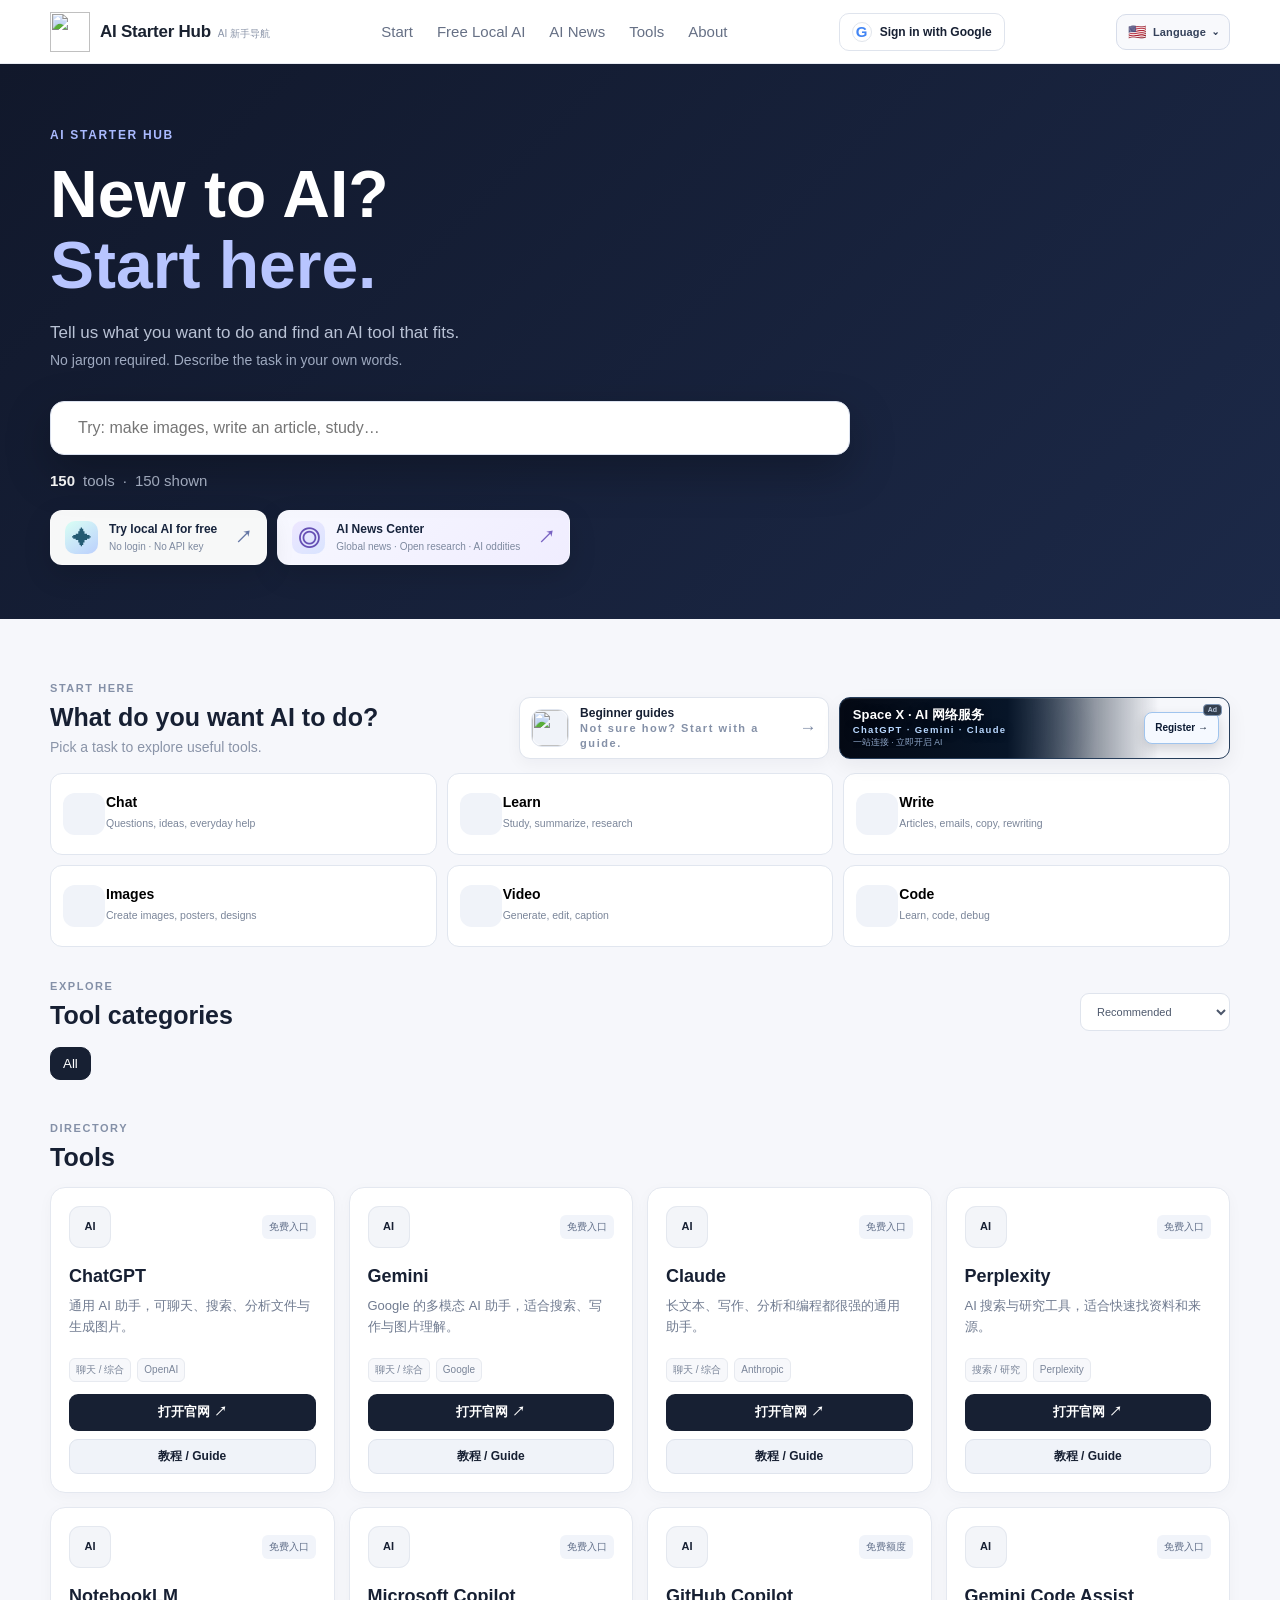
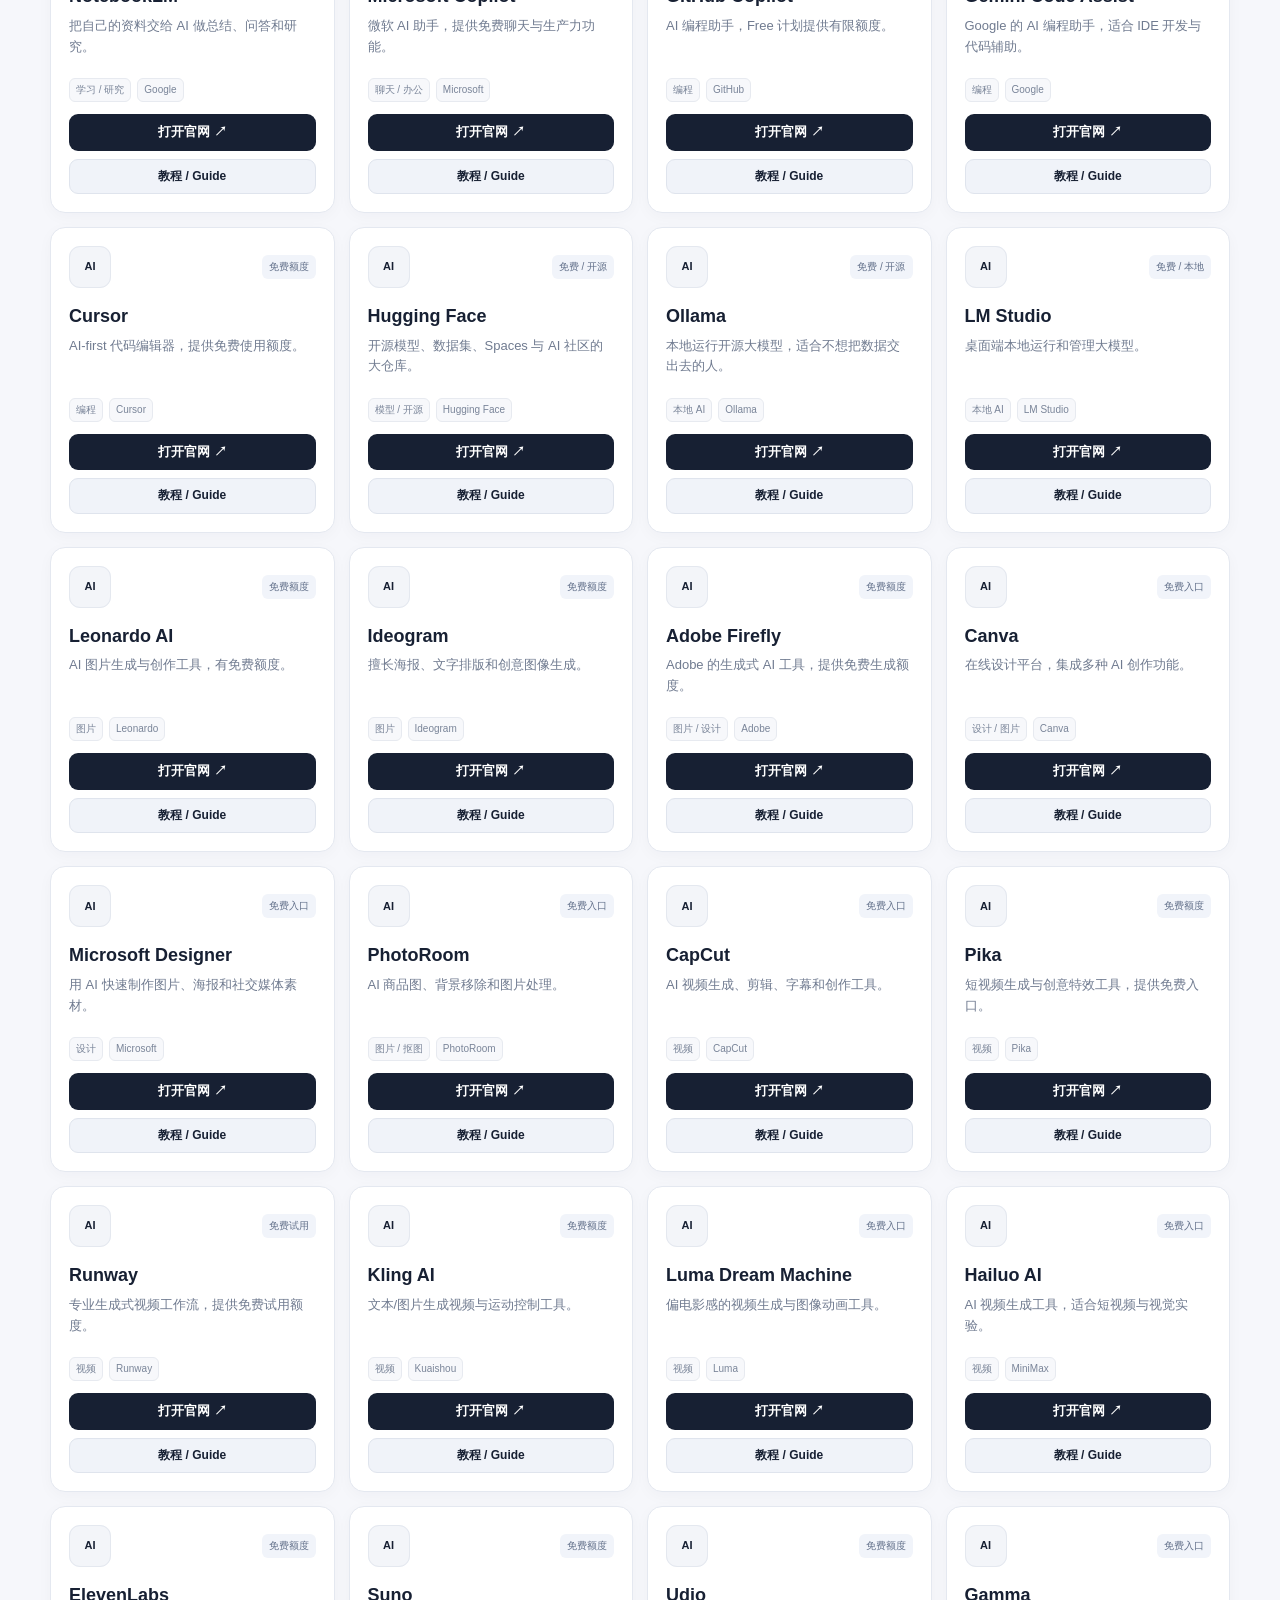
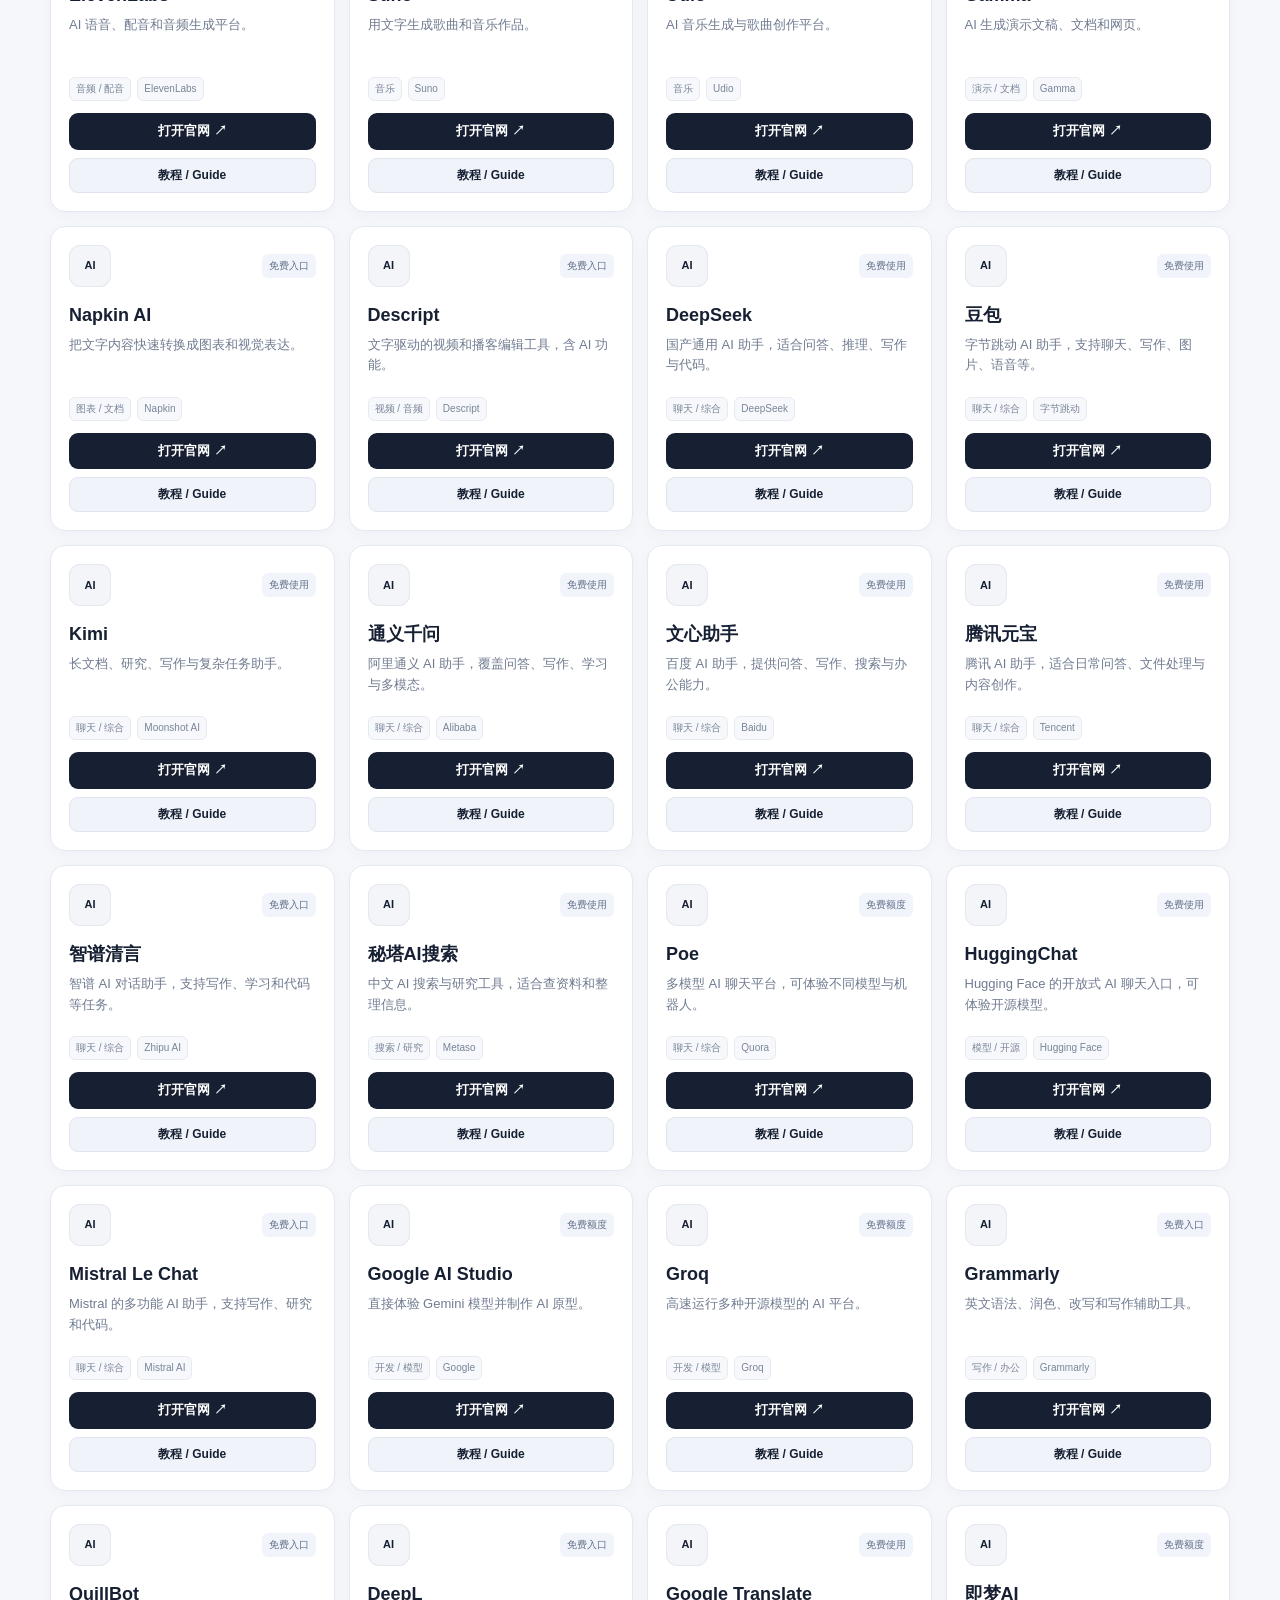
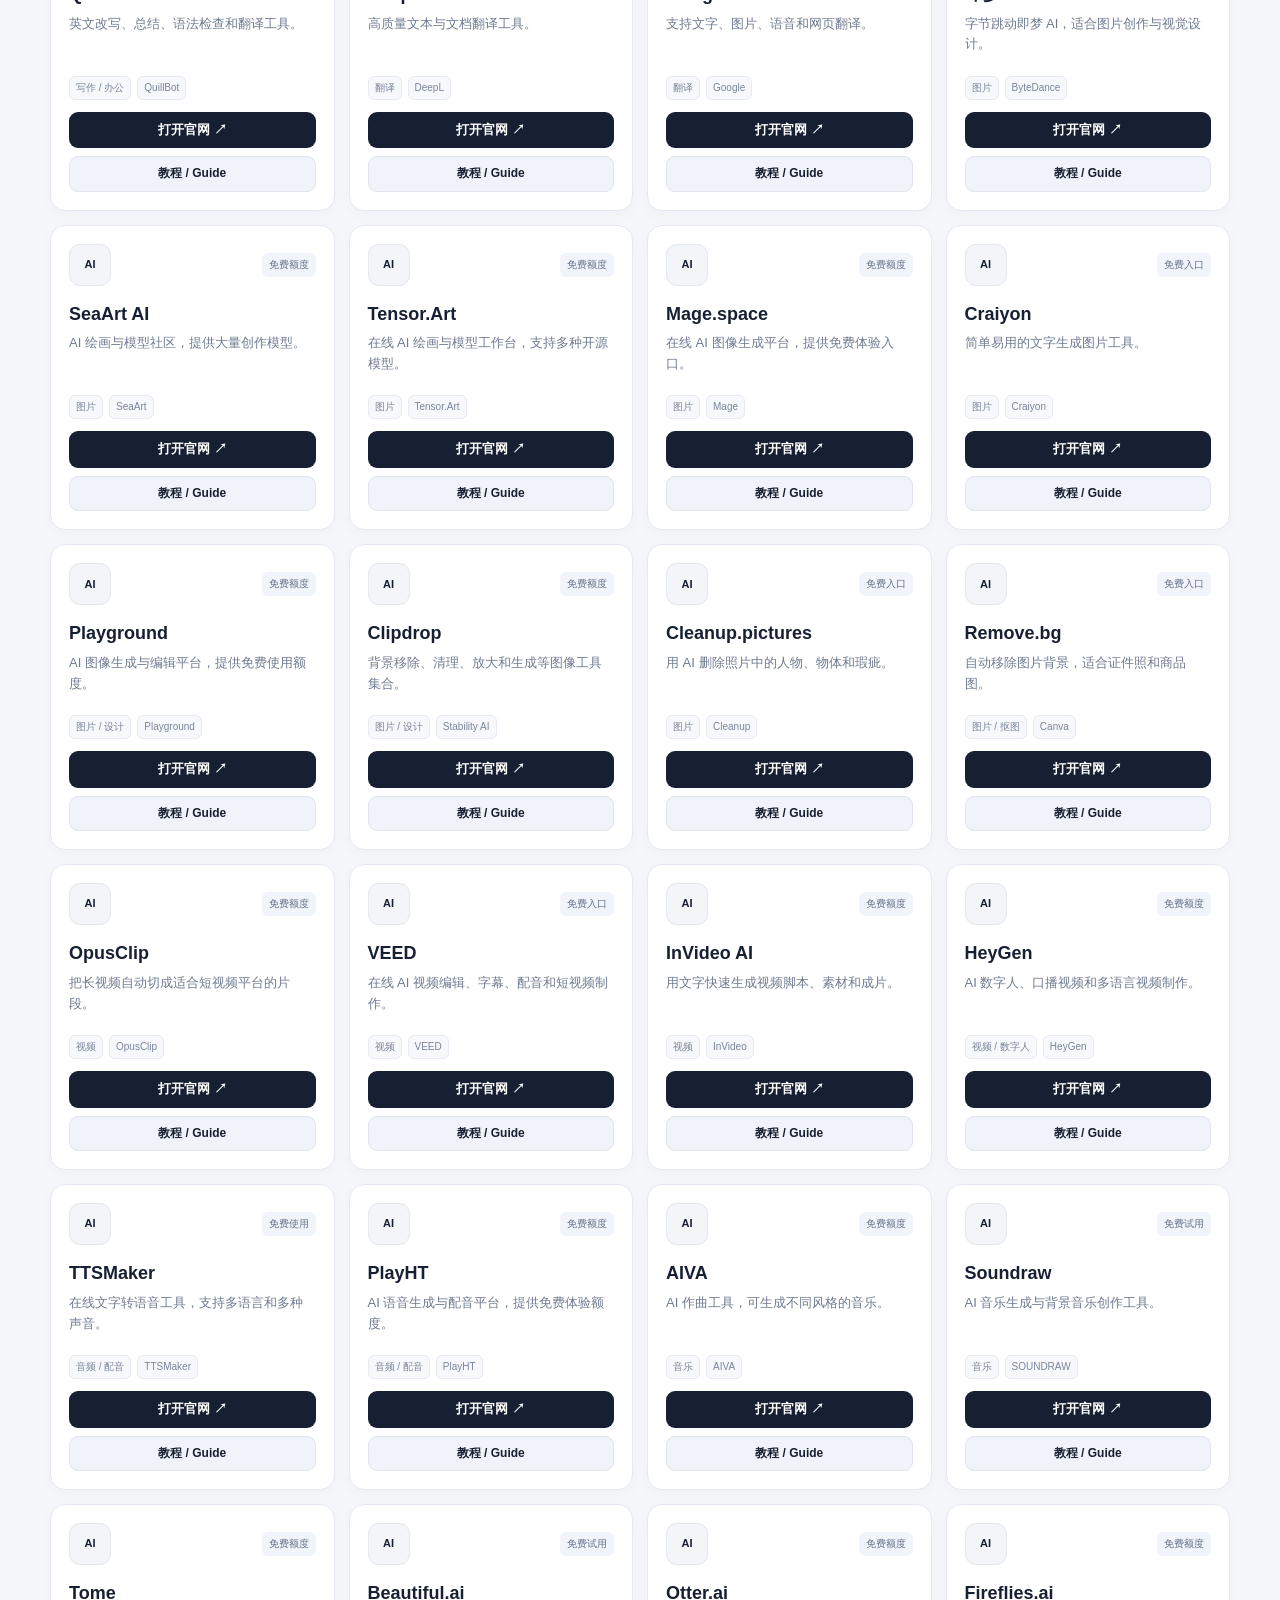
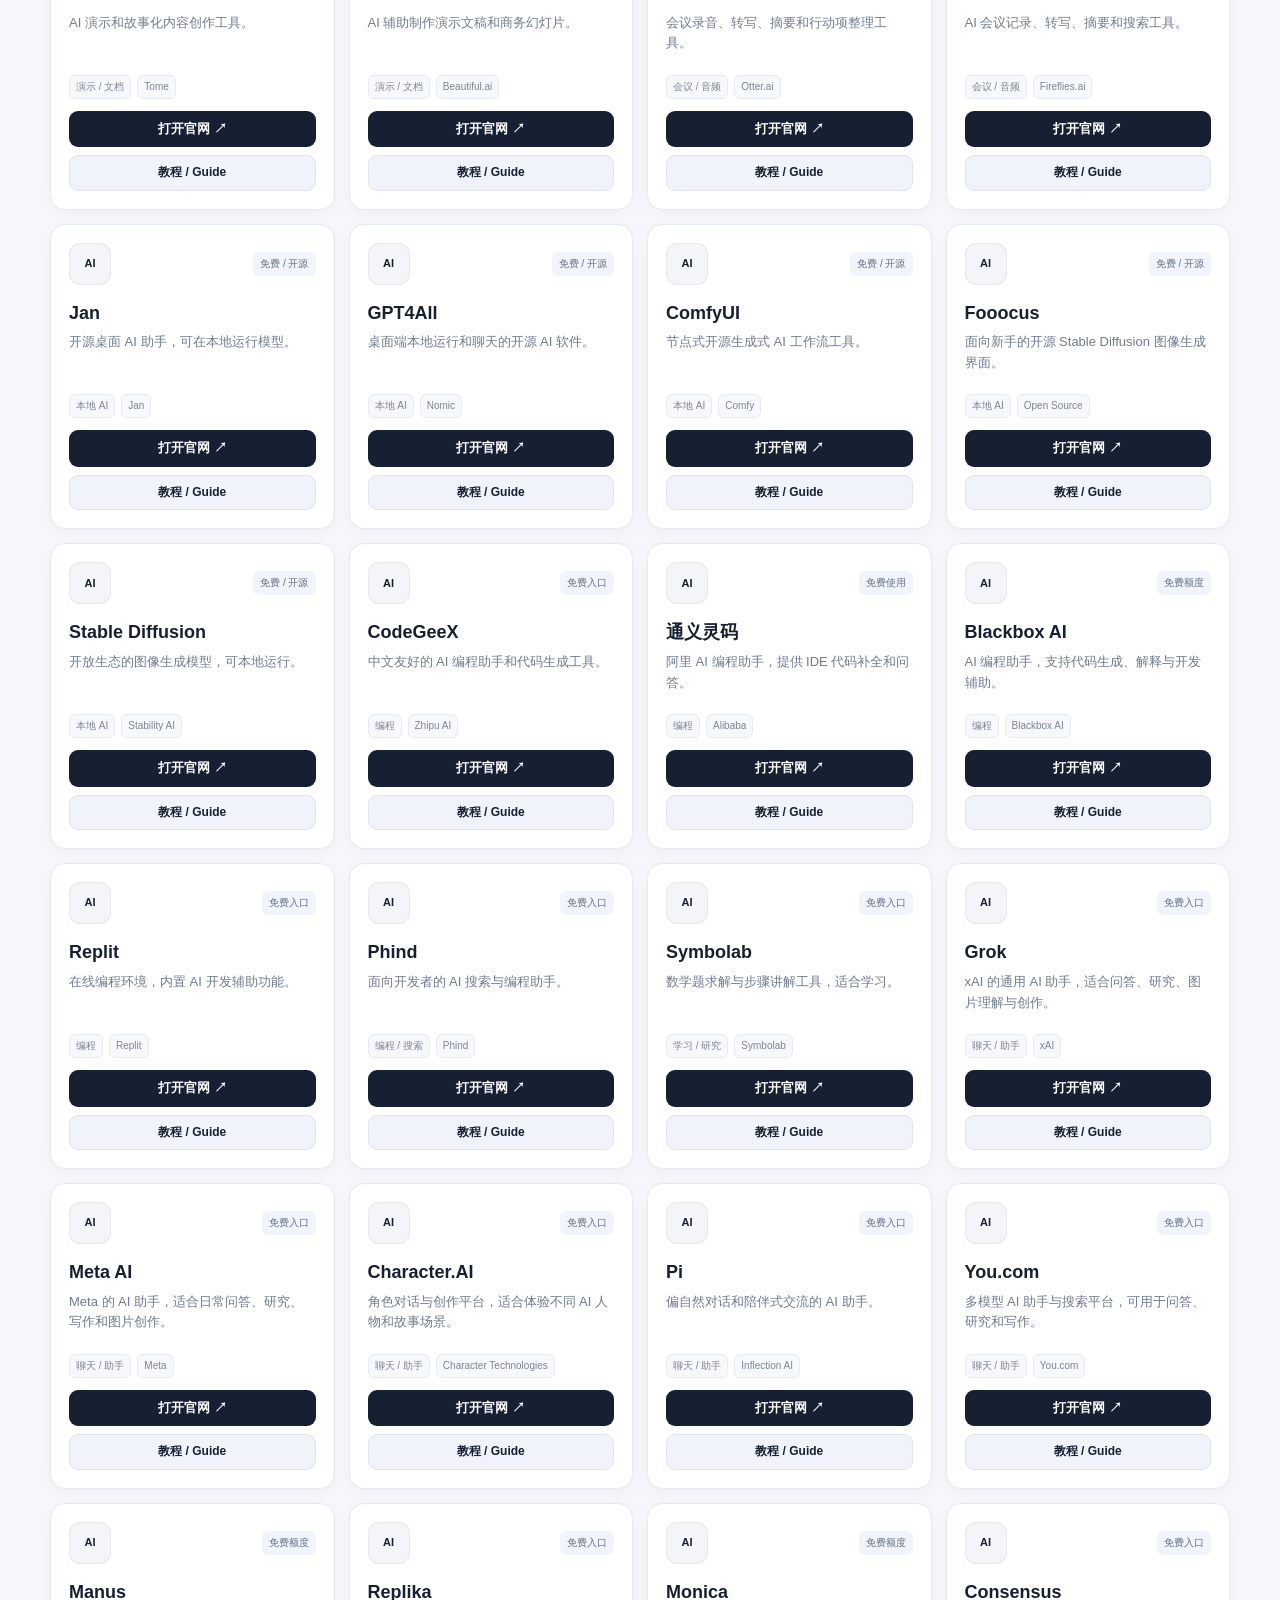
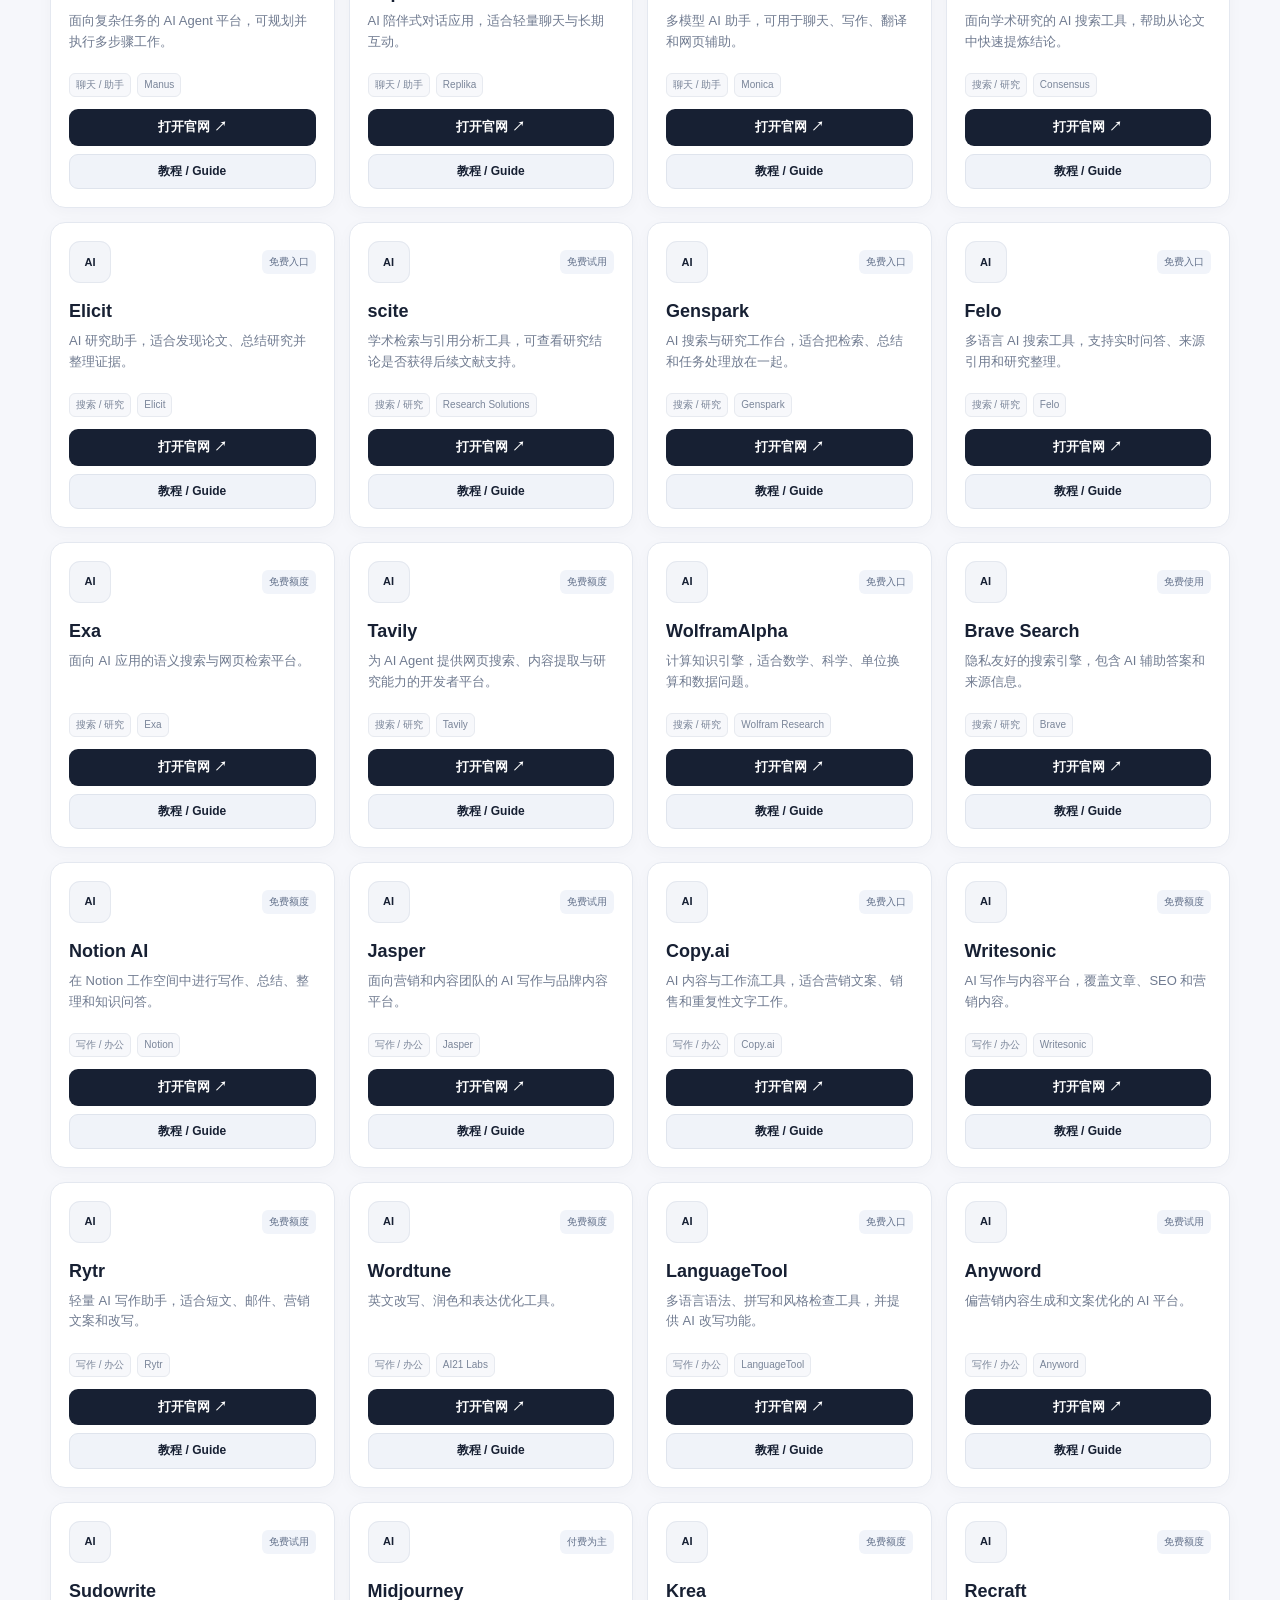
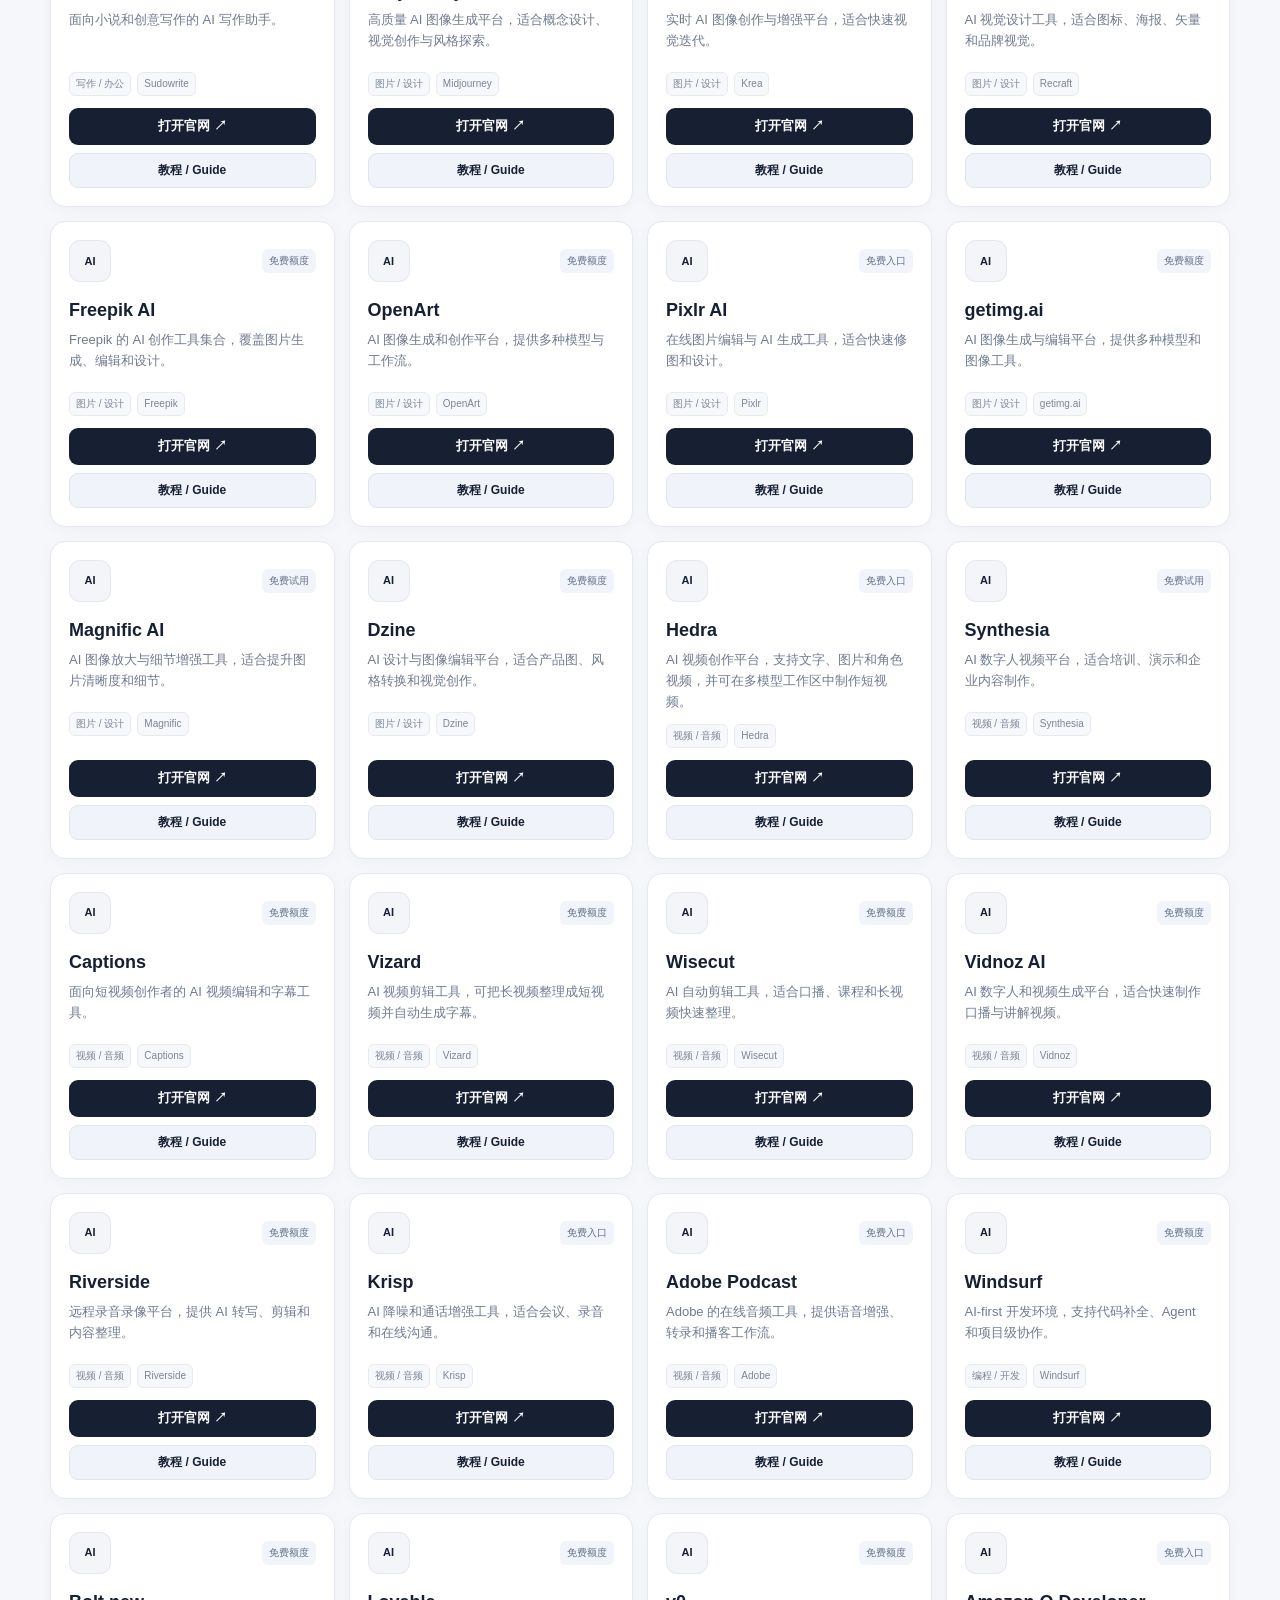
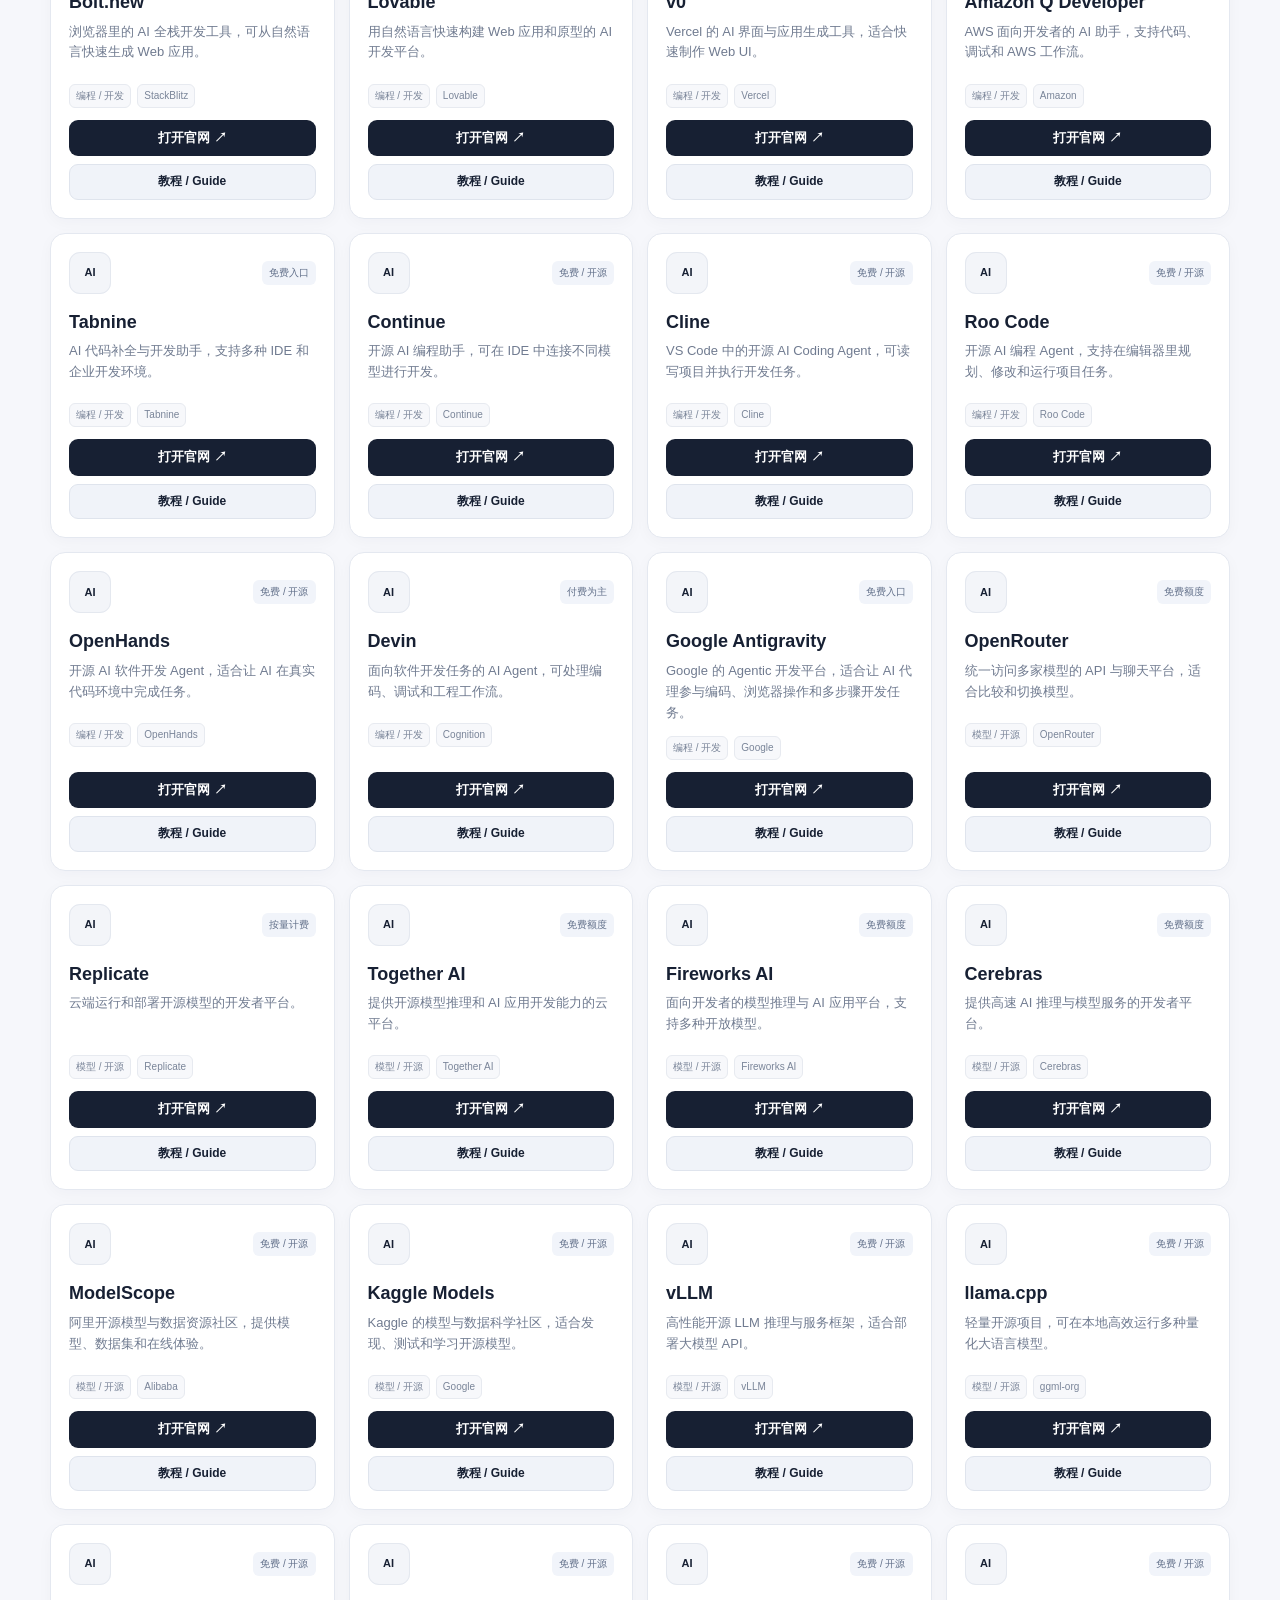
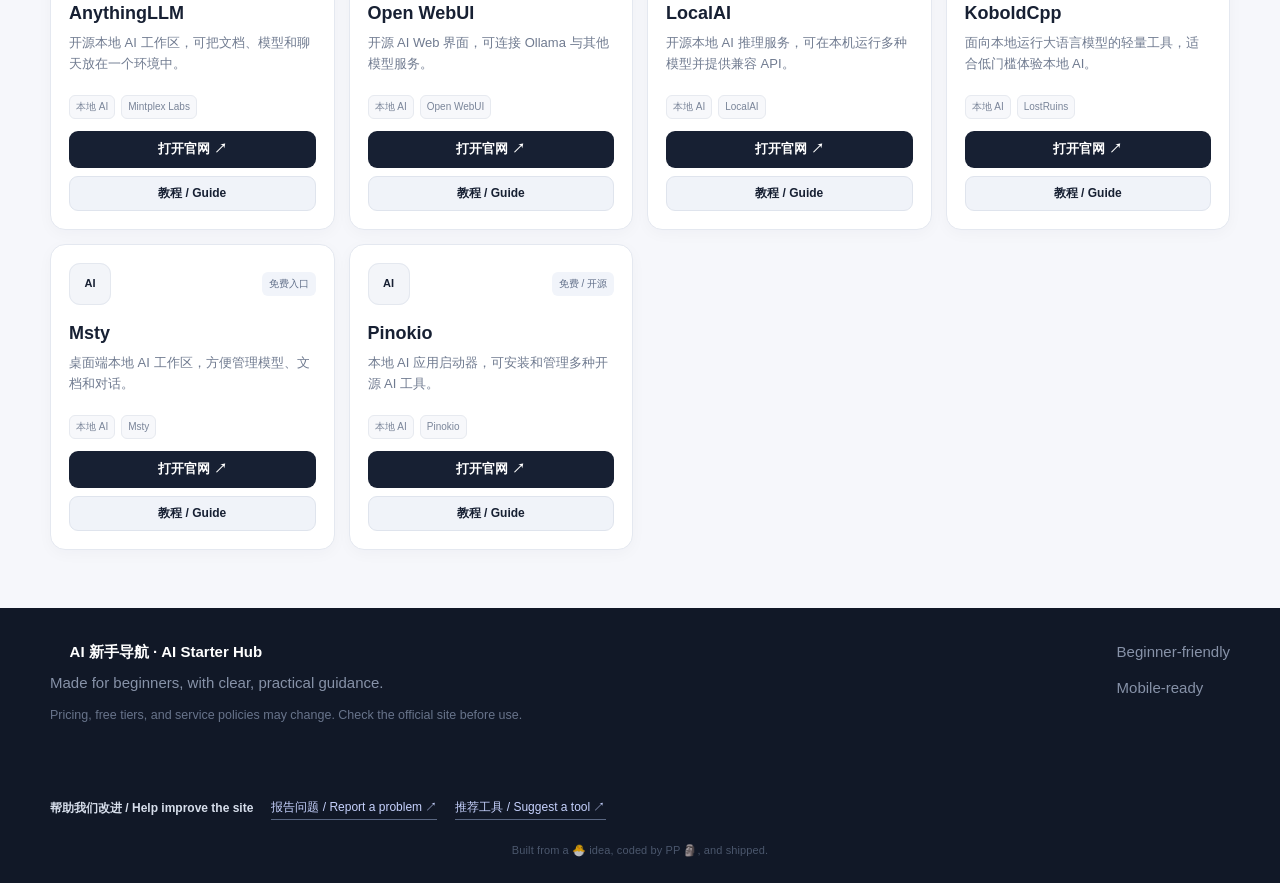
==== commit af7f98f1: "fix: refresh homepage translations for AI news labels" ====
--- a/index.html
+++ b/index.html
@@ -62,6 +62,6 @@
 </section>
 </main>
 <footer id="about" class="footer"><div class="wrap footgrid"><div><strong><span class="icon-slot" data-icon="compass"></span> AI 新手导航 · AI Starter Hub</strong><p>让第一次接触 AI 的人，也能轻松找到入口。<br>Made for beginners, with simple bilingual descriptions.</p><small>免费额度和服务政策可能变化，请以官方页面为准。 / Pricing and free quotas may change.</small></div><div><span><span class="icon-slot" data-icon="compass"></span> 新手友好 / Beginner-friendly</span><span><span class="icon-slot" data-icon="mobile"></span> 移动端 / Mobile-ready</span></div></div><div class="wrap footer-feedback"><span>帮助我们改进 / Help improve the site</span><a href="https://github.com/starterhub-dev/ai-tools/issues/new?template=bug_report.yml" target="_blank" rel="noopener noreferrer">报告问题 / Report a problem ↗</a><a href="https://github.com/starterhub-dev/ai-tools/issues/new?template=tool_request.yml" target="_blank" rel="noopener noreferrer">推荐工具 / Suggest a tool ↗</a></div><div class="easter-egg">本项目由一只 🐣 提出需求，由一只（PP）🗿 疯狂写代码，最终成功上线</div></footer>
-<script src="analytics-config.js?v=20261016-1"></script><script src="analytics.js?v=20261016-1"></script><script src="icons.js?v=20261004-3"></script><script src="tool-id.js?v=20261004-1"></script><script src="categories.js?v=20261004-2"></script><script src="search-config.js?v=20261005-5"></script><script src="i18n.js?v=20261027-1"></script><script src="search-core.js?v=20261006-1"></script><script src="favorites.js?v=20261004-3"></script><script src="recent.js?v=20261004-1"></script><script src="app.js?v=20261021-1"></script>
+<script src="analytics-config.js?v=20261016-1"></script><script src="analytics.js?v=20261016-1"></script><script src="icons.js?v=20261004-3"></script><script src="tool-id.js?v=20261004-1"></script><script src="categories.js?v=20261004-2"></script><script src="search-config.js?v=20261005-5"></script><script src="i18n.js?v=20261027-news-1"></script><script src="search-core.js?v=20261006-1"></script><script src="favorites.js?v=20261004-3"></script><script src="recent.js?v=20261004-1"></script><script src="app.js?v=20261021-1"></script>
 <script src="search-suggestions.js?v=20261016-1"></script><script type="module" src="auth.js?v=20261007-1"></script>
 </body></html>
--- a/style.css
+++ b/style.css
@@ -354,3 +354,23 @@
 /* Browser-local AI Lab entry */
 .ai-lab-inline-cta{display:inline-flex;align-items:center;gap:11px;margin-top:17px;padding:10px 14px;border:1px solid #ffffff38;border-radius:12px;background:#fffffff7;color:#17243d;text-decoration:none;box-shadow:0 10px 28px #0002;transition:transform .18s,box-shadow .18s,border-color .18s;max-width:100%}.ai-lab-inline-cta:hover{transform:translateY(-2px);border-color:#a7e9df;box-shadow:0 14px 34px #0003}.ai-lab-inline-cta .lab-cta-mark{display:grid;place-items:center;width:33px;height:33px;flex:none;border-radius:10px;background:linear-gradient(145deg,#d9fff4,#bbcffd);color:#245b73;font-size:20px}.ai-lab-inline-cta>span:nth-child(2){display:flex;flex-direction:column;line-height:1.35}.ai-lab-inline-cta strong{font-size:12px;font-weight:850}.ai-lab-inline-cta small{font-size:10px;color:#7d899f;margin-top:3px}.ai-lab-inline-cta>b{margin-left:7px;font-size:17px;color:#6577a5}.hero .ai-lab-inline-cta{position:relative;z-index:2}
 @media(max-width:520px){.ai-lab-inline-cta{margin-top:15px;padding:8px 10px;gap:8px}.ai-lab-inline-cta .lab-cta-mark{width:30px;height:30px}.ai-lab-inline-cta strong{font-size:11px}.ai-lab-inline-cta small{font-size:9px}.ai-lab-inline-cta>b{margin-left:2px}}
+
+
+/* Dual hero shortcuts: local AI and the independent AI news center */
+.hero-shortcuts{display:flex;align-items:stretch;gap:10px;flex-wrap:wrap;margin-top:17px;position:relative;z-index:2}
+.hero-shortcuts .ai-lab-inline-cta{margin-top:0;flex:0 1 auto}
+.ai-news-inline-cta{display:inline-flex;align-items:center;gap:11px;max-width:100%;min-width:0;padding:10px 14px;border:1px solid #ffffff38;border-radius:12px;background:linear-gradient(135deg,#f7f8ff,#f0edff);color:#17243d;text-decoration:none;box-shadow:0 10px 28px #0002;transition:transform .18s,box-shadow .18s,border-color .18s}
+.ai-news-inline-cta:hover{transform:translateY(-2px);border-color:#c5b8ff;box-shadow:0 14px 34px #0003}
+.ai-news-inline-cta .news-cta-mark{display:grid;place-items:center;width:33px;height:33px;flex:none;border-radius:10px;background:linear-gradient(145deg,#eee7ff,#d9e4ff);color:#6650b5;font-size:22px;font-weight:800}
+.ai-news-inline-cta>span:nth-child(2){display:flex;flex-direction:column;min-width:0;line-height:1.35}
+.ai-news-inline-cta strong{font-size:12px;font-weight:850}
+.ai-news-inline-cta small{font-size:10px;color:#7d899f;margin-top:3px;white-space:nowrap}
+.ai-news-inline-cta>b{margin-left:7px;font-size:17px;color:#7862c2}
+@media(max-width:520px){
+  .hero-shortcuts{gap:8px;margin-top:15px}
+  .hero-shortcuts .ai-lab-inline-cta,.hero-shortcuts .ai-news-inline-cta{flex:1 1 190px;padding:8px 10px;gap:8px}
+  .hero-shortcuts .ai-lab-inline-cta .lab-cta-mark,.hero-shortcuts .ai-news-inline-cta .news-cta-mark{width:30px;height:30px}
+  .hero-shortcuts .ai-lab-inline-cta strong,.hero-shortcuts .ai-news-inline-cta strong{font-size:11px}
+  .hero-shortcuts .ai-lab-inline-cta small,.hero-shortcuts .ai-news-inline-cta small{font-size:9px;white-space:normal}
+  .hero-shortcuts .ai-lab-inline-cta>b,.hero-shortcuts .ai-news-inline-cta>b{margin-left:2px}
+}
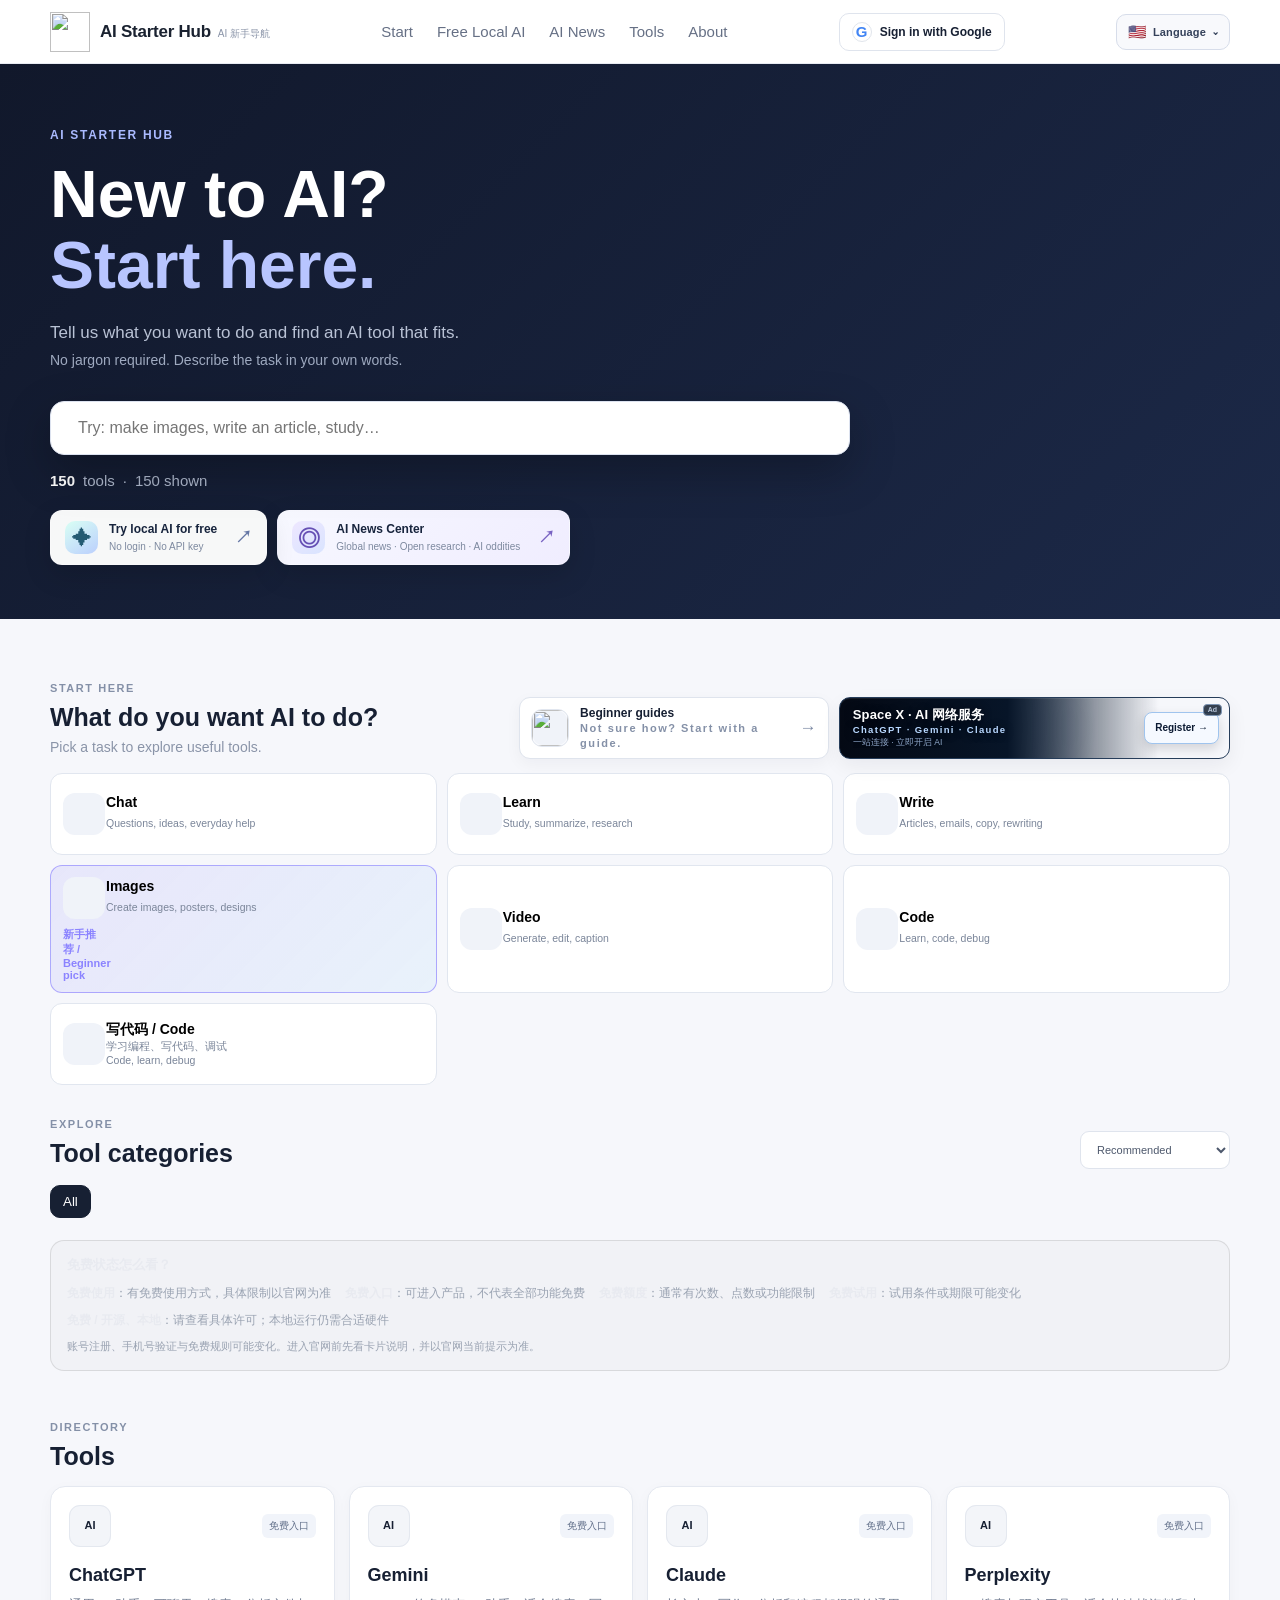
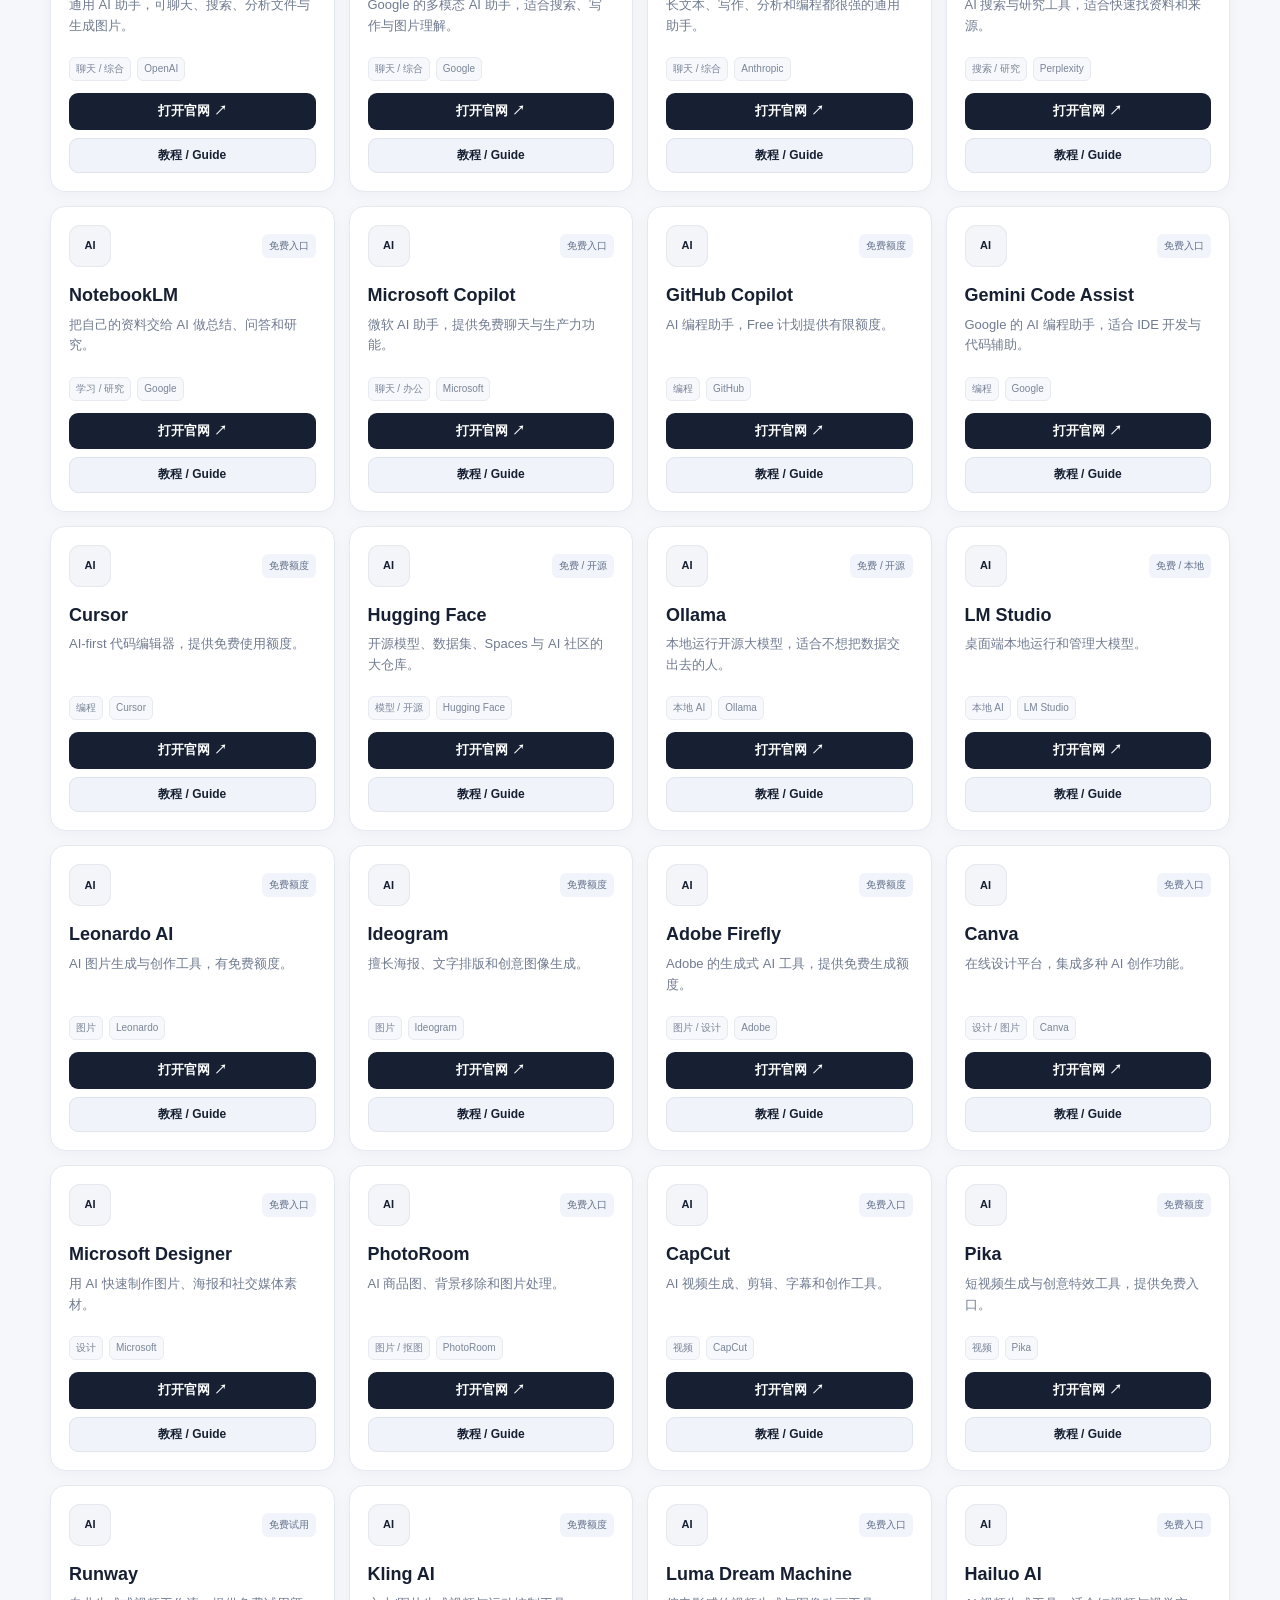
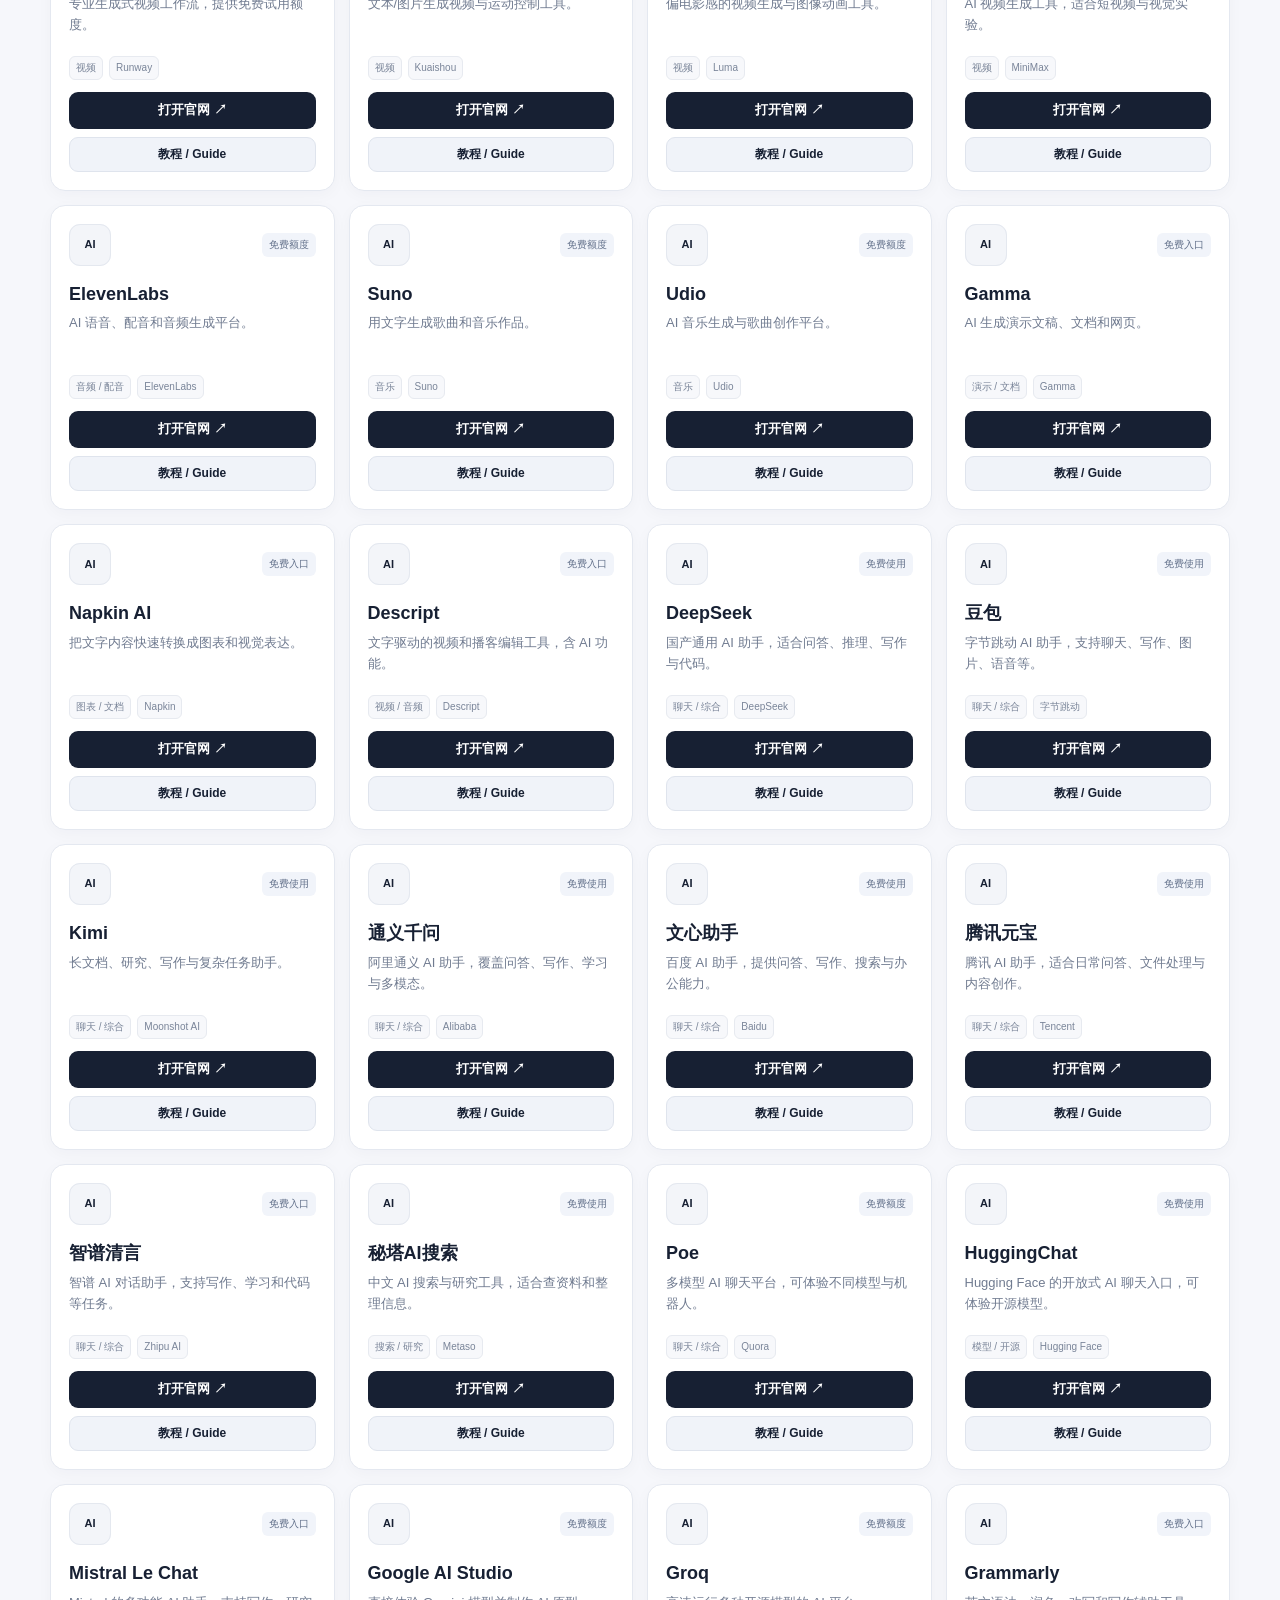
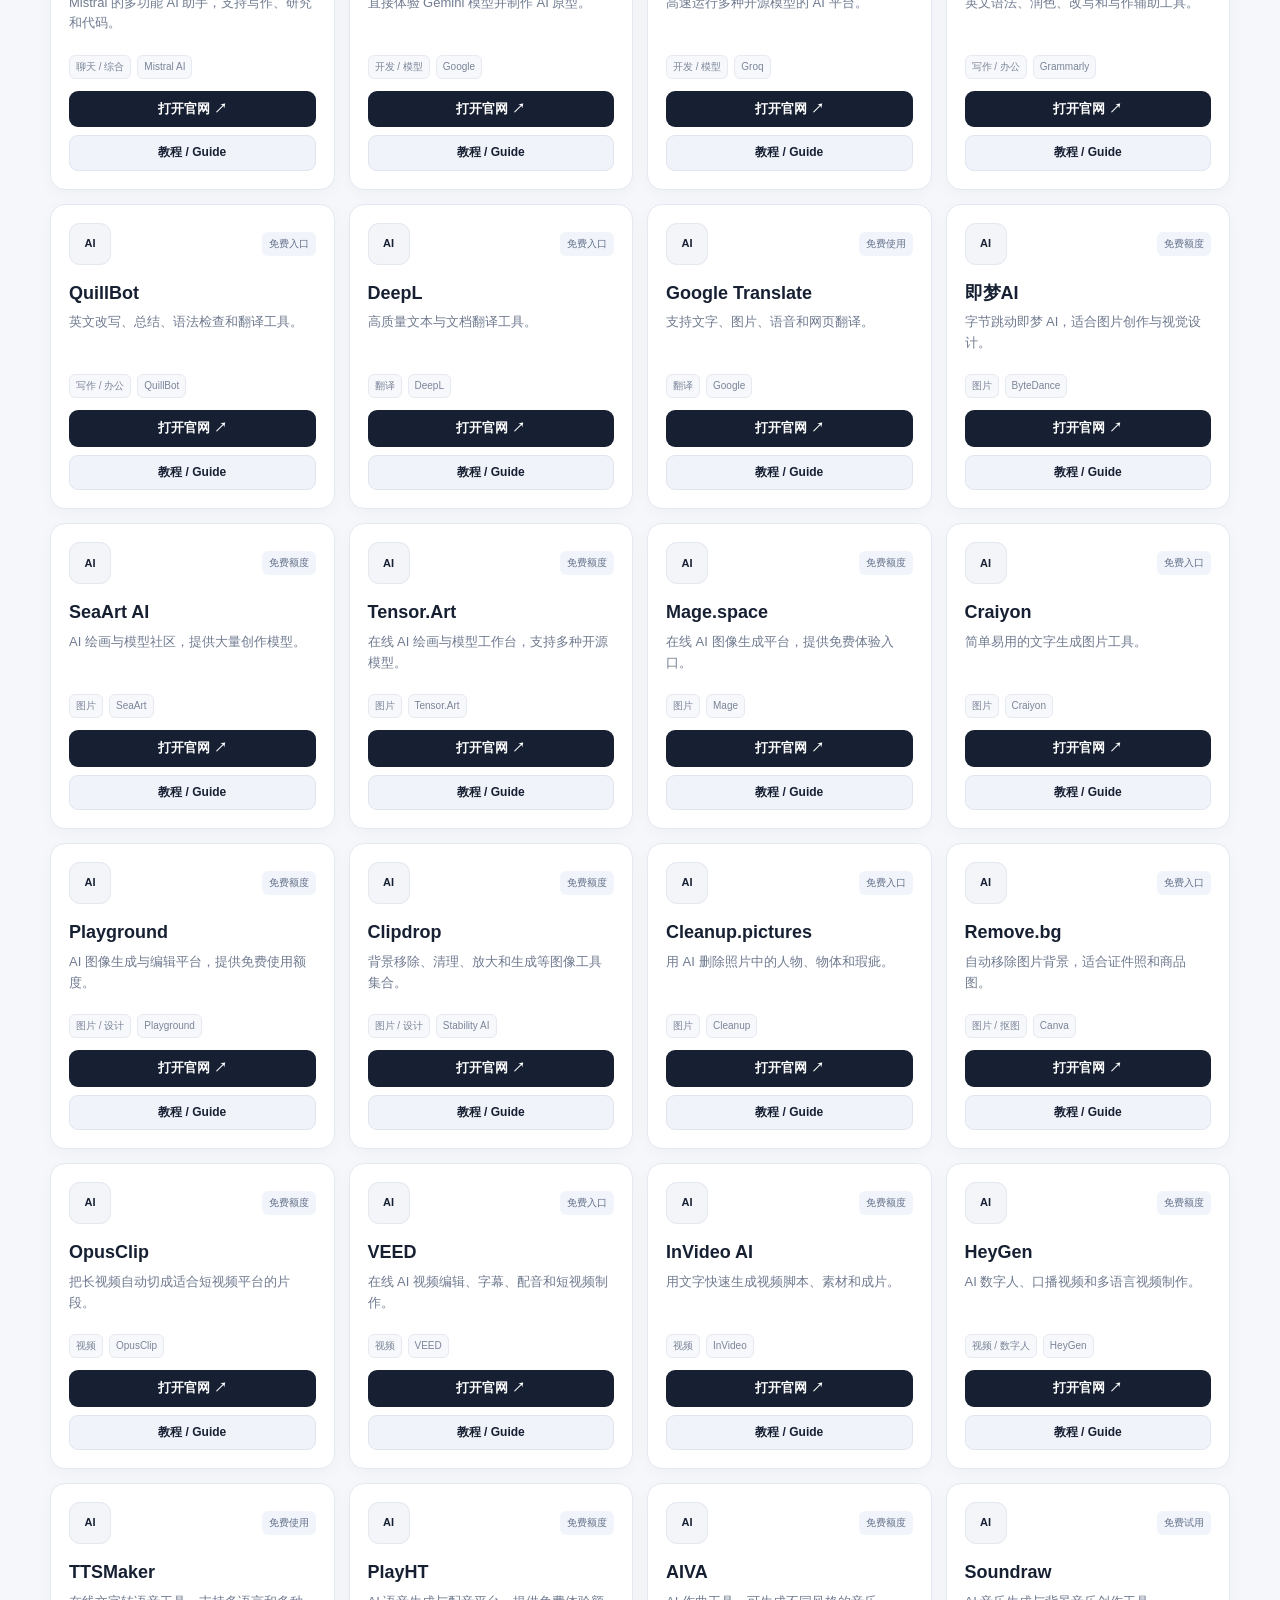
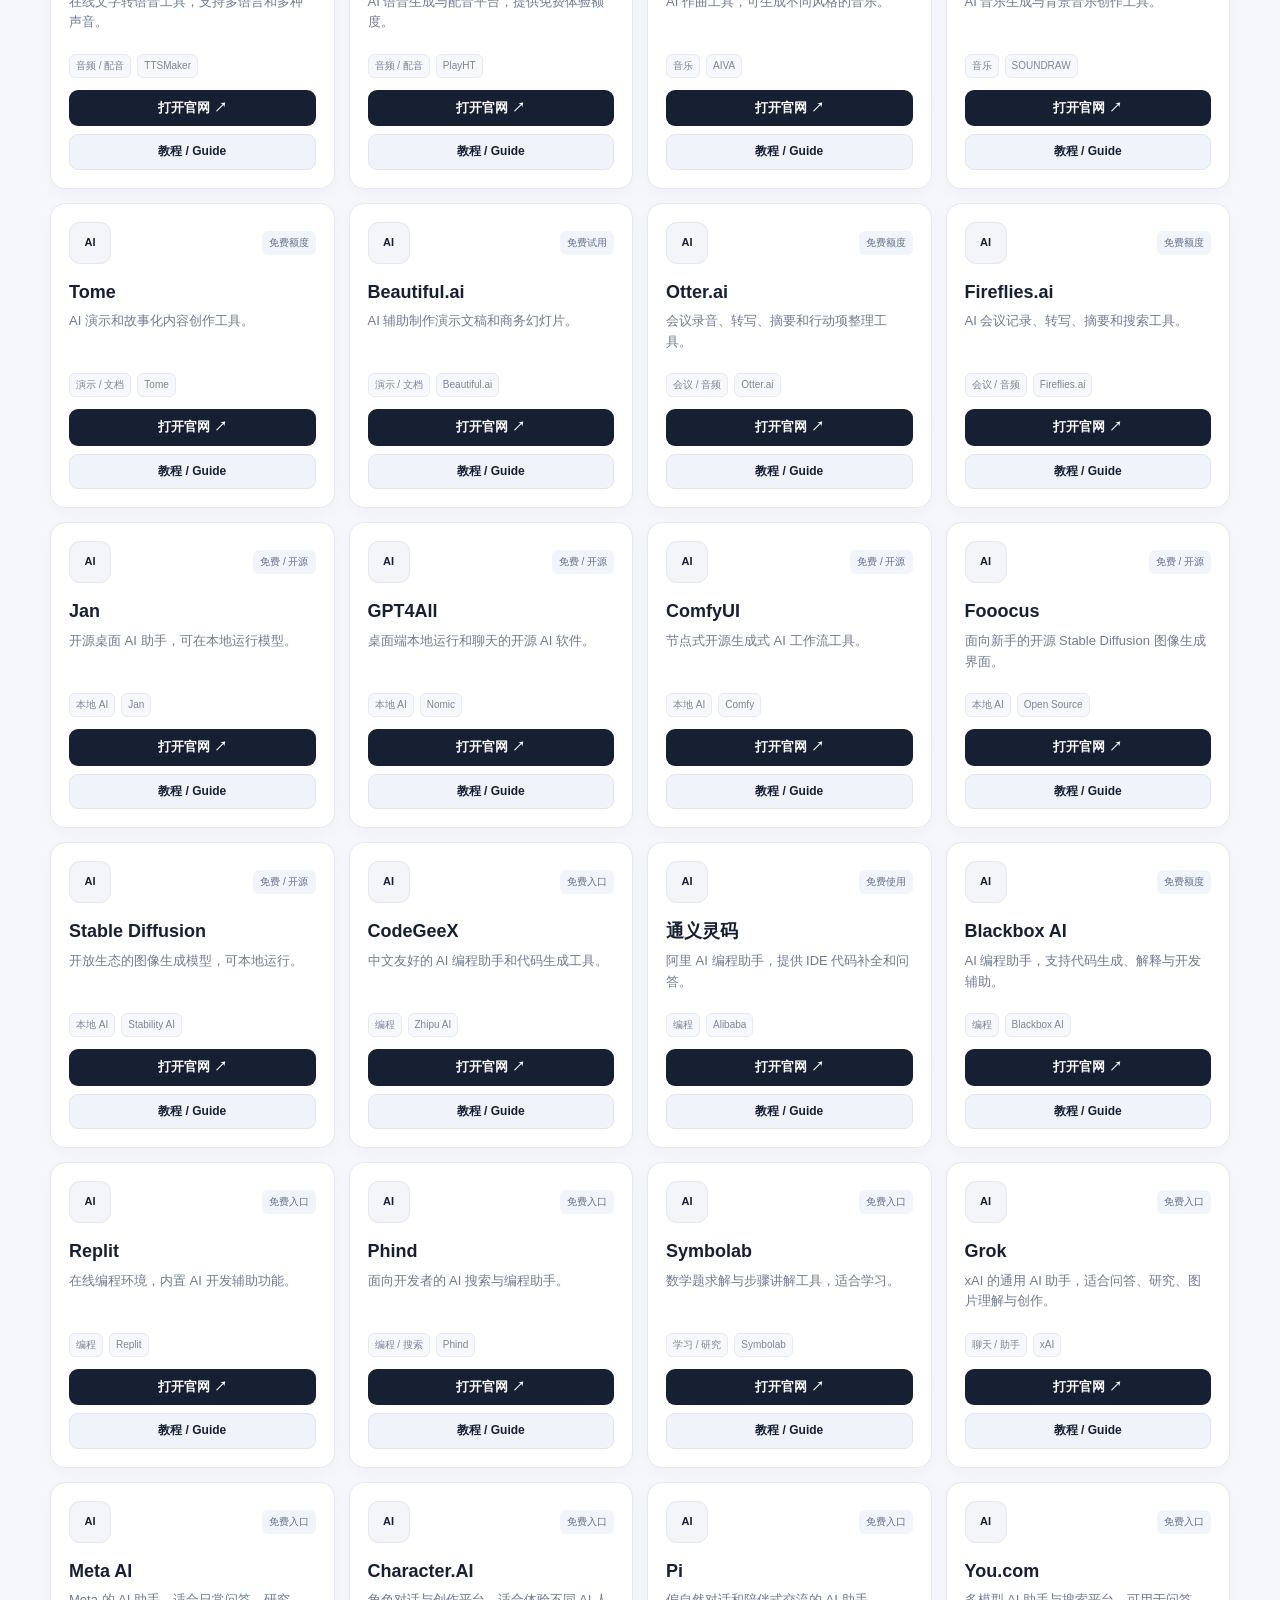
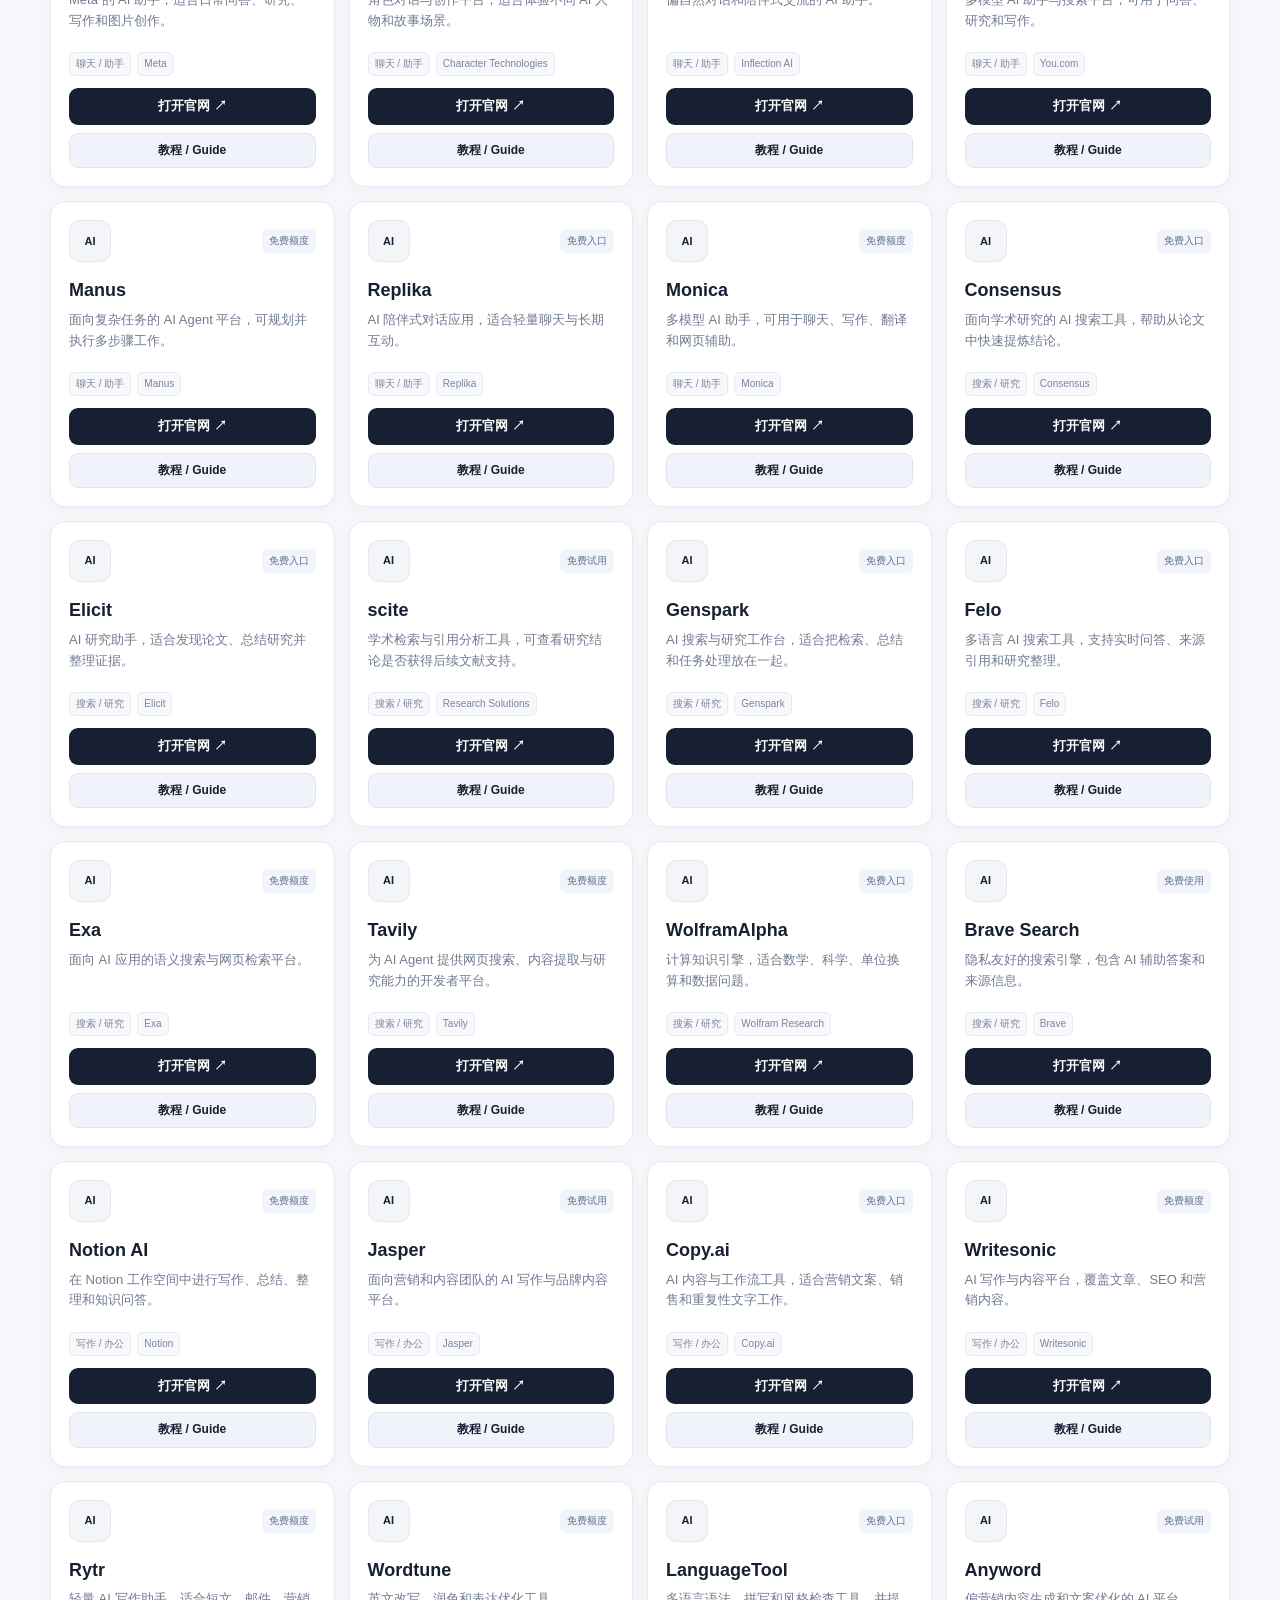
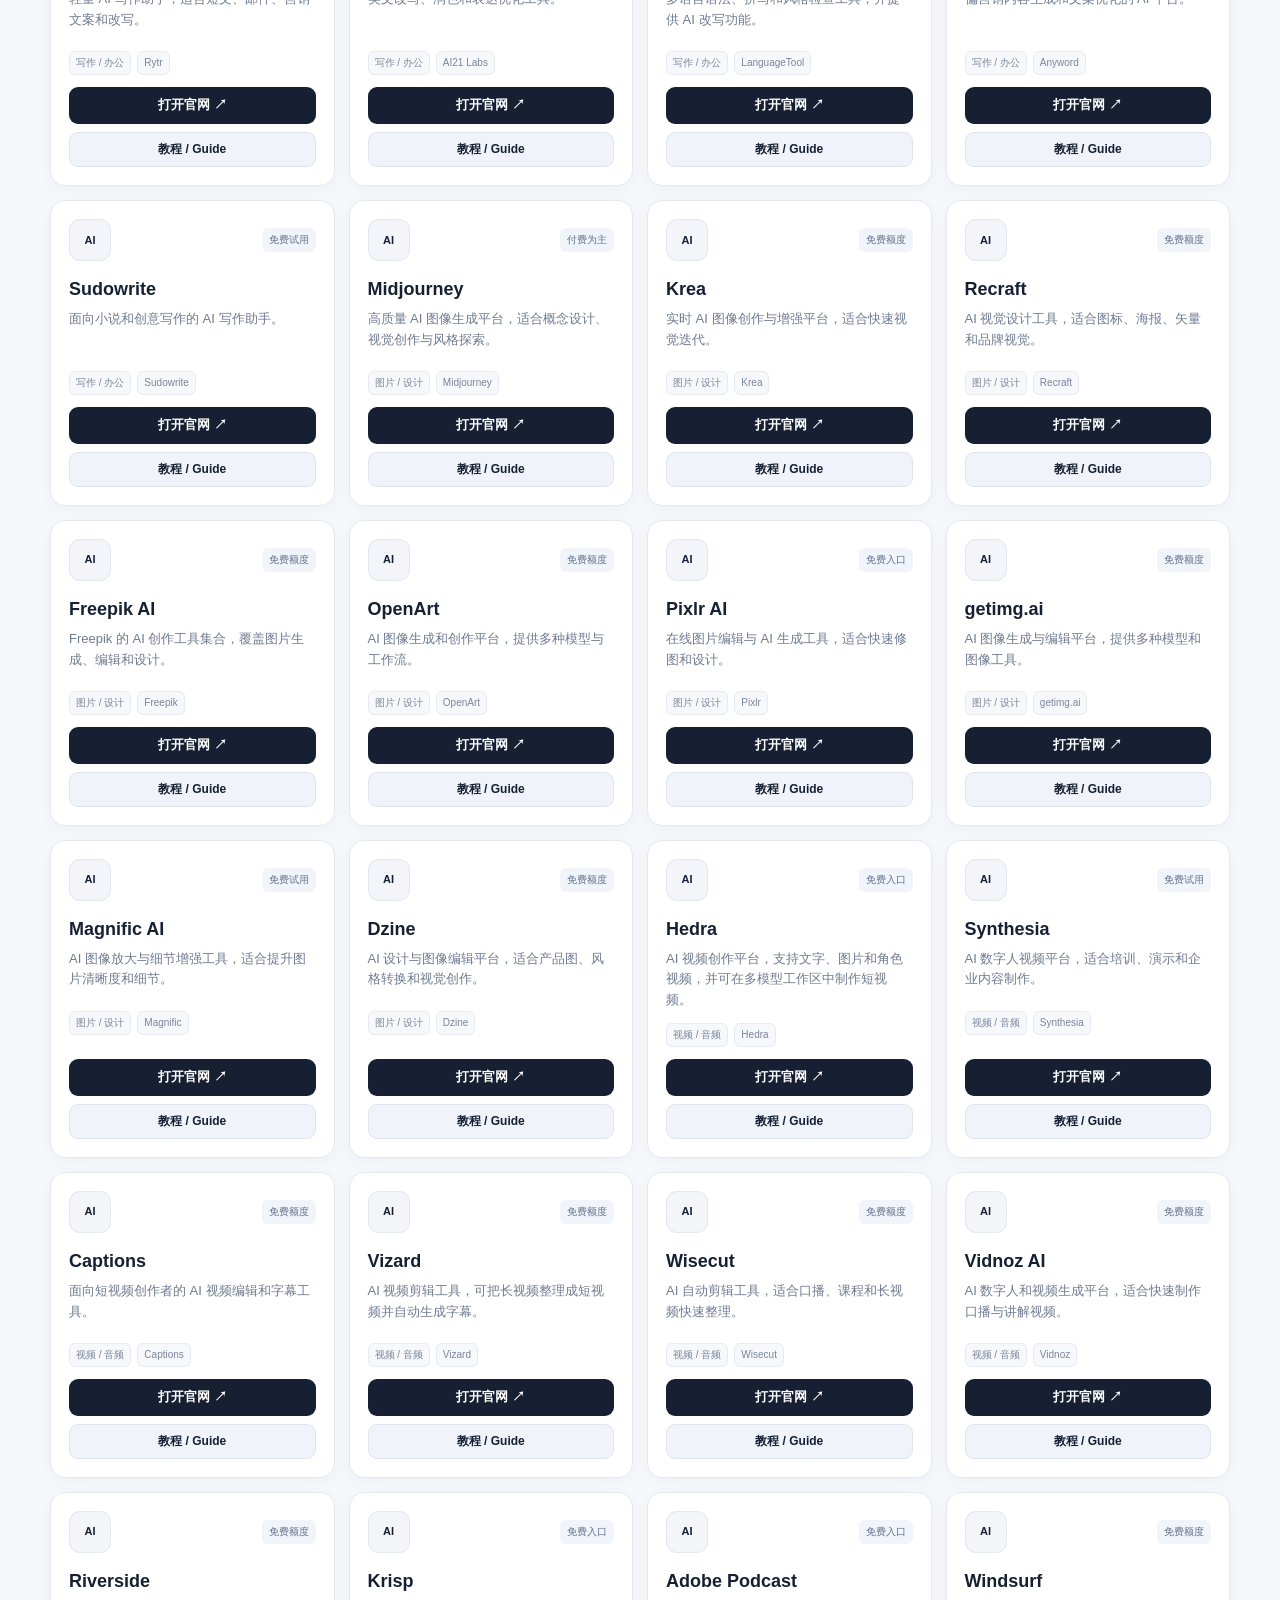
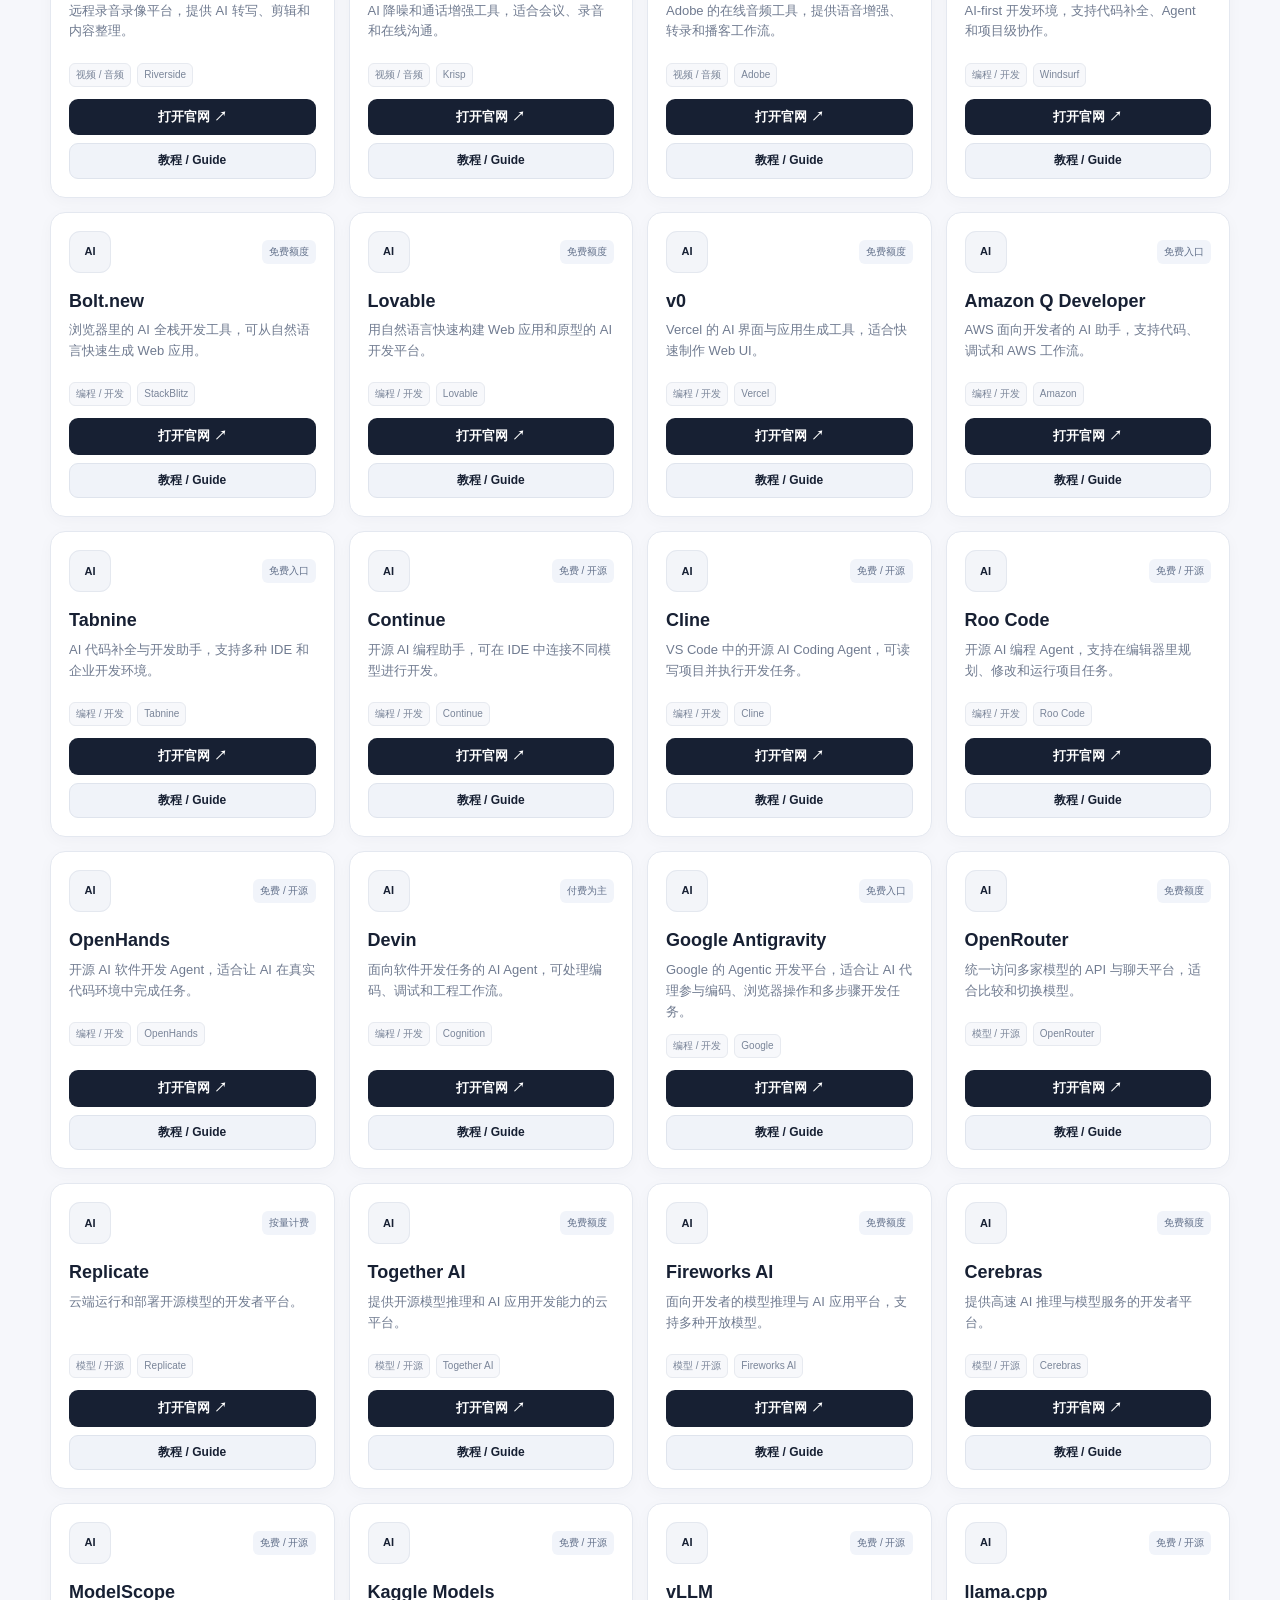
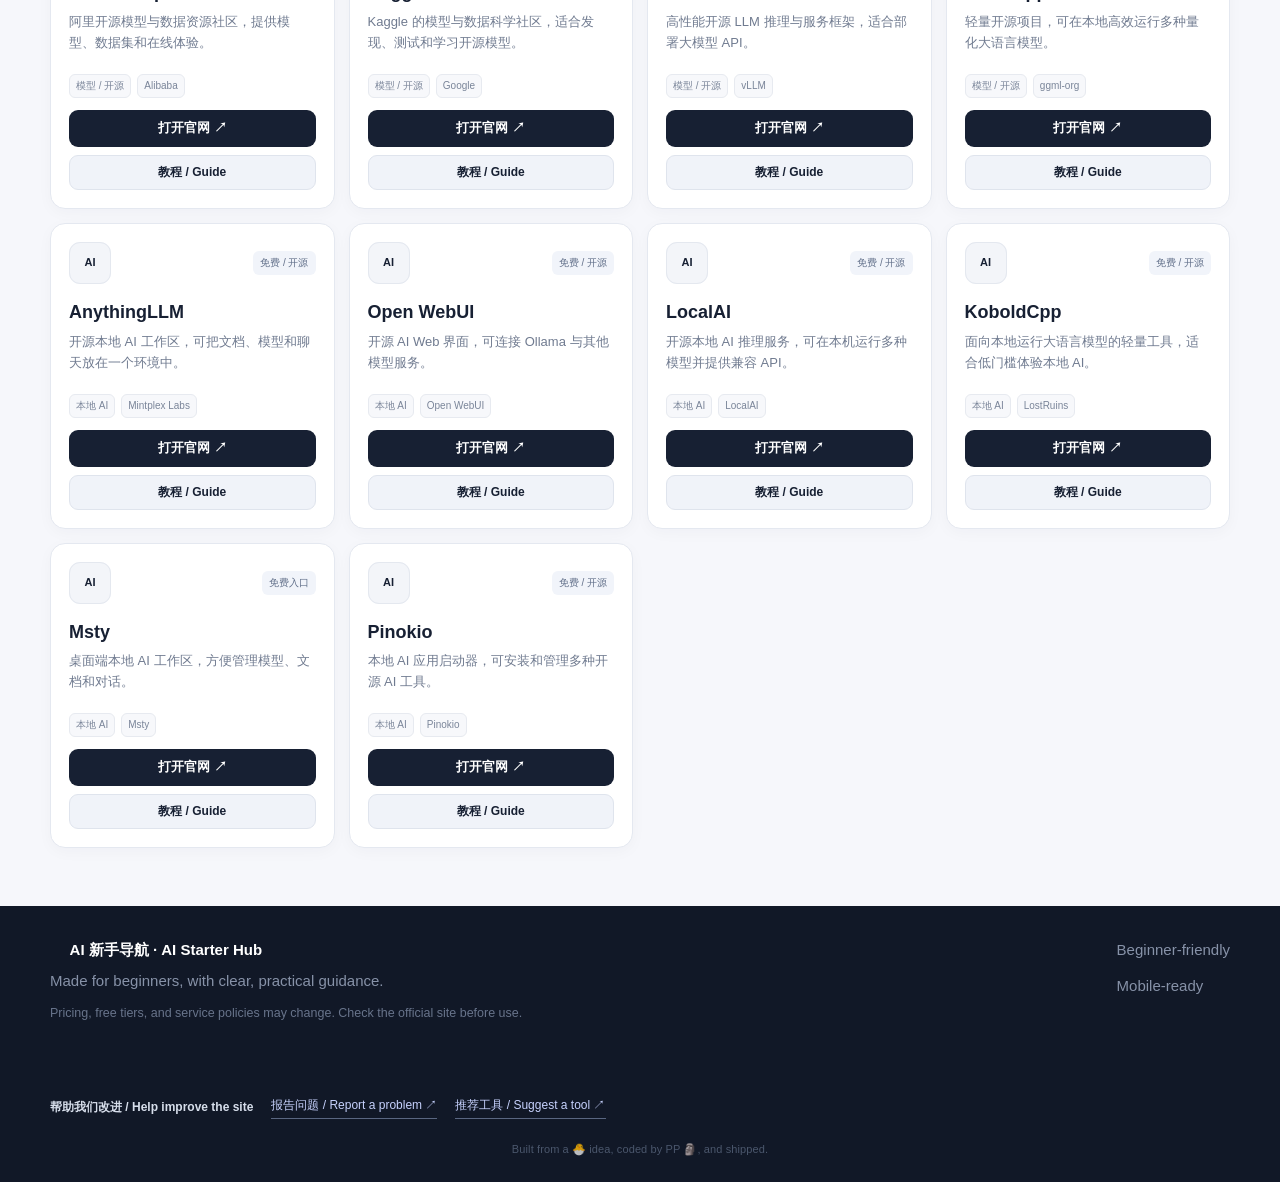
==== commit 7b8a5026: "feat: add work-summary entry and free-status legend" ====
--- a/index.html
+++ b/index.html
@@ -48,6 +48,7 @@
     <button class="starter-card" data-task="聊天"><span class="icon-slot category-brand" data-brand-name="ChatGPT" data-brand-url="https://chatgpt.com/"></span><strong>聊天 / Chat</strong><small>问问题、头脑风暴、日常助手<br>Questions, ideas, everyday help</small></button>
     <button class="starter-card" data-task="学习"><span class="icon-slot category-brand" data-brand-name="NotebookLM" data-brand-url="https://notebooklm.google.com/"></span><strong>学习 / Learn</strong><small>总结资料、解释知识、做研究<br>Study, summarize, research</small></button>
     <button class="starter-card" data-task="写作"><span class="icon-slot category-brand" data-brand-name="Claude" data-brand-url="https://claude.ai/"></span><strong>写东西 / Write</strong><small>文章、邮件、文案、改写<br>Writing, emails, rewriting</small></button>
+    <button class="starter-card starter-card-featured" data-task="工作总结润色"><span class="icon-slot category-brand" data-brand-name="DeepSeek" data-brand-url="https://chat.deepseek.com/"></span><strong>润色工作总结</strong><small>中文表达优化、保留原意<br>Polish a Chinese work summary</small><em>新手推荐 / Beginner pick</em></button>
     <button class="starter-card" data-task="图片"><span class="icon-slot category-brand" data-brand-name="Midjourney" data-brand-url="https://www.midjourney.com/"></span><strong>做图片 / Images</strong><small>生成图片、海报、设计<br>Create images and designs</small></button>
     <button class="starter-card" data-task="视频"><span class="icon-slot category-brand" data-brand-name="Runway" data-brand-url="https://runwayml.com/"></span><strong>做视频 / Video</strong><small>生成视频、剪辑、字幕<br>Generate, edit, caption</small></button>
     <button class="starter-card" data-task="编程"><span class="icon-slot category-brand" data-brand-name="GitHub Copilot" data-brand-url="https://github.com/features/copilot"></span><strong>写代码 / Code</strong><small>学习编程、写代码、调试<br>Code, learn, debug</small></button>
@@ -56,12 +57,13 @@
 <section id="tools">
 <section id="categories" class="sectionhead"><div><small>EXPLORE / 探索</small><h2>工具分类 / Categories</h2></div><div class="toolbar"><select id="sort" aria-label="工具排序 / Sort tools"><option value="default">推荐顺序 / Recommended</option><option value="heat">🔥 热度优先 / Heat</option><option value="favorites">⭐ 收藏优先 / Favorites</option><option value="name">名称 A-Z / Name</option><option value="free">免费程度 / Free access</option></select></div></section>
 <nav id="cats" class="cats"></nav>
+<div class="free-status-legend" role="note" aria-label="免费状态标签说明"><strong>免费状态怎么看？</strong><span><b>免费使用</b>：有免费使用方式，具体限制以官网为准</span><span><b>免费入口</b>：可进入产品，不代表全部功能免费</span><span><b>免费额度</b>：通常有次数、点数或功能限制</span><span><b>免费试用</b>：试用条件或期限可能变化</span><span><b>免费 / 开源、本地</b>：请查看具体许可；本地运行仍需合适硬件</span><small>账号注册、手机号验证与免费规则可能变化。进入官网前先看卡片说明，并以官网当前提示为准。</small></div>
 <section class="sectionhead resultshead"><div><small>DIRECTORY / 导航</small><h2>工具列表 / Tools</h2></div></section>
 <section id="grid" class="grid"><article class="card" data-name="ChatGPT"><div class="top"><span class="icon"><span class="brand-icon"><span style="font-size:11px;font-weight:800">AI</span></span></span><span class="badge">免费入口</span></div><h2>ChatGPT</h2><div class="desc">通用 AI 助手，可聊天、搜索、分析文件与生成图片。</div><div class="meta"><span class="tag">聊天 / 综合</span><span class="tag">OpenAI</span></div><div class="card-actions"><a class="open" href="https://chatgpt.com/" target="_blank" rel="noopener noreferrer">打开官网 ↗</a><a class="learn" href="tools/chatgpt/">教程 / Guide</a></div></article><article class="card" data-name="Gemini"><div class="top"><span class="icon"><span class="brand-icon"><span style="font-size:11px;font-weight:800">AI</span></span></span><span class="badge">免费入口</span></div><h2>Gemini</h2><div class="desc">Google 的多模态 AI 助手，适合搜索、写作与图片理解。</div><div class="meta"><span class="tag">聊天 / 综合</span><span class="tag">Google</span></div><div class="card-actions"><a class="open" href="https://gemini.google.com/" target="_blank" rel="noopener noreferrer">打开官网 ↗</a><a class="learn" href="tools/gemini/">教程 / Guide</a></div></article><article class="card" data-name="Claude"><div class="top"><span class="icon"><span class="brand-icon"><span style="font-size:11px;font-weight:800">AI</span></span></span><span class="badge">免费入口</span></div><h2>Claude</h2><div class="desc">长文本、写作、分析和编程都很强的通用助手。</div><div class="meta"><span class="tag">聊天 / 综合</span><span class="tag">Anthropic</span></div><div class="card-actions"><a class="open" href="https://claude.ai/" target="_blank" rel="noopener noreferrer">打开官网 ↗</a><a class="learn" href="tools/claude/">教程 / Guide</a></div></article><article class="card" data-name="Perplexity"><div class="top"><span class="icon"><span class="brand-icon"><span style="font-size:11px;font-weight:800">AI</span></span></span><span class="badge">免费入口</span></div><h2>Perplexity</h2><div class="desc">AI 搜索与研究工具，适合快速找资料和来源。</div><div class="meta"><span class="tag">搜索 / 研究</span><span class="tag">Perplexity</span></div><div class="card-actions"><a class="open" href="https://www.perplexity.ai/" target="_blank" rel="noopener noreferrer">打开官网 ↗</a><a class="learn" href="tools/perplexity/">教程 / Guide</a></div></article><article class="card" data-name="NotebookLM"><div class="top"><span class="icon"><span class="brand-icon"><span style="font-size:11px;font-weight:800">AI</span></span></span><span class="badge">免费入口</span></div><h2>NotebookLM</h2><div class="desc">把自己的资料交给 AI 做总结、问答和研究。</div><div class="meta"><span class="tag">学习 / 研究</span><span class="tag">Google</span></div><div class="card-actions"><a class="open" href="https://notebooklm.google.com/" target="_blank" rel="noopener noreferrer">打开官网 ↗</a><a class="learn" href="tools/notebooklm/">教程 / Guide</a></div></article><article class="card" data-name="Microsoft Copilot"><div class="top"><span class="icon"><span class="brand-icon"><span style="font-size:11px;font-weight:800">AI</span></span></span><span class="badge">免费入口</span></div><h2>Microsoft Copilot</h2><div class="desc">微软 AI 助手，提供免费聊天与生产力功能。</div><div class="meta"><span class="tag">聊天 / 办公</span><span class="tag">Microsoft</span></div><div class="card-actions"><a class="open" href="https://copilot.microsoft.com/" target="_blank" rel="noopener noreferrer">打开官网 ↗</a><a class="learn" href="tools/microsoft-copilot/">教程 / Guide</a></div></article><article class="card" data-name="GitHub Copilot"><div class="top"><span class="icon"><span class="brand-icon"><span style="font-size:11px;font-weight:800">AI</span></span></span><span class="badge">免费额度</span></div><h2>GitHub Copilot</h2><div class="desc">AI 编程助手，Free 计划提供有限额度。</div><div class="meta"><span class="tag">编程</span><span class="tag">GitHub</span></div><div class="card-actions"><a class="open" href="https://github.com/features/copilot" target="_blank" rel="noopener noreferrer">打开官网 ↗</a><a class="learn" href="tools/github-copilot/">教程 / Guide</a></div></article><article class="card" data-name="Gemini Code Assist"><div class="top"><span class="icon"><span class="brand-icon"><span style="font-size:11px;font-weight:800">AI</span></span></span><span class="badge">免费入口</span></div><h2>Gemini Code Assist</h2><div class="desc">Google 的 AI 编程助手，适合 IDE 开发与代码辅助。</div><div class="meta"><span class="tag">编程</span><span class="tag">Google</span></div><div class="card-actions"><a class="open" href="https://developers.google.com/gemini-code-assist" target="_blank" rel="noopener noreferrer">打开官网 ↗</a><a class="learn" href="tools/gemini-code-assist/">教程 / Guide</a></div></article><article class="card" data-name="Cursor"><div class="top"><span class="icon"><span class="brand-icon"><span style="font-size:11px;font-weight:800">AI</span></span></span><span class="badge">免费额度</span></div><h2>Cursor</h2><div class="desc">AI-first 代码编辑器，提供免费使用额度。</div><div class="meta"><span class="tag">编程</span><span class="tag">Cursor</span></div><div class="card-actions"><a class="open" href="https://cursor.com/" target="_blank" rel="noopener noreferrer">打开官网 ↗</a><a class="learn" href="tools/cursor/">教程 / Guide</a></div></article><article class="card" data-name="Hugging Face"><div class="top"><span class="icon"><span class="brand-icon"><span style="font-size:11px;font-weight:800">AI</span></span></span><span class="badge">免费 / 开源</span></div><h2>Hugging Face</h2><div class="desc">开源模型、数据集、Spaces 与 AI 社区的大仓库。</div><div class="meta"><span class="tag">模型 / 开源</span><span class="tag">Hugging Face</span></div><div class="card-actions"><a class="open" href="https://huggingface.co/" target="_blank" rel="noopener noreferrer">打开官网 ↗</a><a class="learn" href="tools/hugging-face/">教程 / Guide</a></div></article><article class="card" data-name="Ollama"><div class="top"><span class="icon"><span class="brand-icon"><span style="font-size:11px;font-weight:800">AI</span></span></span><span class="badge">免费 / 开源</span></div><h2>Ollama</h2><div class="desc">本地运行开源大模型，适合不想把数据交出去的人。</div><div class="meta"><span class="tag">本地 AI</span><span class="tag">Ollama</span></div><div class="card-actions"><a class="open" href="https://ollama.com/" target="_blank" rel="noopener noreferrer">打开官网 ↗</a><a class="learn" href="tools/ollama/">教程 / Guide</a></div></article><article class="card" data-name="LM Studio"><div class="top"><span class="icon"><span class="brand-icon"><span style="font-size:11px;font-weight:800">AI</span></span></span><span class="badge">免费 / 本地</span></div><h2>LM Studio</h2><div class="desc">桌面端本地运行和管理大模型。</div><div class="meta"><span class="tag">本地 AI</span><span class="tag">LM Studio</span></div><div class="card-actions"><a class="open" href="https://lmstudio.ai/" target="_blank" rel="noopener noreferrer">打开官网 ↗</a><a class="learn" href="tools/lm-studio/">教程 / Guide</a></div></article><article class="card" data-name="Leonardo AI"><div class="top"><span class="icon"><span class="brand-icon"><span style="font-size:11px;font-weight:800">AI</span></span></span><span class="badge">免费额度</span></div><h2>Leonardo AI</h2><div class="desc">AI 图片生成与创作工具，有免费额度。</div><div class="meta"><span class="tag">图片</span><span class="tag">Leonardo</span></div><div class="card-actions"><a class="open" href="https://leonardo.ai/" target="_blank" rel="noopener noreferrer">打开官网 ↗</a><a class="learn" href="tools/leonardo-ai/">教程 / Guide</a></div></article><article class="card" data-name="Ideogram"><div class="top"><span class="icon"><span class="brand-icon"><span style="font-size:11px;font-weight:800">AI</span></span></span><span class="badge">免费额度</span></div><h2>Ideogram</h2><div class="desc">擅长海报、文字排版和创意图像生成。</div><div class="meta"><span class="tag">图片</span><span class="tag">Ideogram</span></div><div class="card-actions"><a class="open" href="https://ideogram.ai/" target="_blank" rel="noopener noreferrer">打开官网 ↗</a><a class="learn" href="tools/ideogram/">教程 / Guide</a></div></article><article class="card" data-name="Adobe Firefly"><div class="top"><span class="icon"><span class="brand-icon"><span style="font-size:11px;font-weight:800">AI</span></span></span><span class="badge">免费额度</span></div><h2>Adobe Firefly</h2><div class="desc">Adobe 的生成式 AI 工具，提供免费生成额度。</div><div class="meta"><span class="tag">图片 / 设计</span><span class="tag">Adobe</span></div><div class="card-actions"><a class="open" href="https://firefly.adobe.com/" target="_blank" rel="noopener noreferrer">打开官网 ↗</a><a class="learn" href="tools/adobe-firefly/">教程 / Guide</a></div></article><article class="card" data-name="Canva"><div class="top"><span class="icon"><span class="brand-icon"><span style="font-size:11px;font-weight:800">AI</span></span></span><span class="badge">免费入口</span></div><h2>Canva</h2><div class="desc">在线设计平台，集成多种 AI 创作功能。</div><div class="meta"><span class="tag">设计 / 图片</span><span class="tag">Canva</span></div><div class="card-actions"><a class="open" href="https://www.canva.com/ai/" target="_blank" rel="noopener noreferrer">打开官网 ↗</a><a class="learn" href="tools/canva/">教程 / Guide</a></div></article><article class="card" data-name="Microsoft Designer"><div class="top"><span class="icon"><span class="brand-icon"><span style="font-size:11px;font-weight:800">AI</span></span></span><span class="badge">免费入口</span></div><h2>Microsoft Designer</h2><div class="desc">用 AI 快速制作图片、海报和社交媒体素材。</div><div class="meta"><span class="tag">设计</span><span class="tag">Microsoft</span></div><div class="card-actions"><a class="open" href="https://designer.microsoft.com/" target="_blank" rel="noopener noreferrer">打开官网 ↗</a><a class="learn" href="tools/microsoft-designer/">教程 / Guide</a></div></article><article class="card" data-name="PhotoRoom"><div class="top"><span class="icon"><span class="brand-icon"><span style="font-size:11px;font-weight:800">AI</span></span></span><span class="badge">免费入口</span></div><h2>PhotoRoom</h2><div class="desc">AI 商品图、背景移除和图片处理。</div><div class="meta"><span class="tag">图片 / 抠图</span><span class="tag">PhotoRoom</span></div><div class="card-actions"><a class="open" href="https://www.photoroom.com/" target="_blank" rel="noopener noreferrer">打开官网 ↗</a><a class="learn" href="tools/photoroom/">教程 / Guide</a></div></article><article class="card" data-name="CapCut"><div class="top"><span class="icon"><span class="brand-icon"><span style="font-size:11px;font-weight:800">AI</span></span></span><span class="badge">免费入口</span></div><h2>CapCut</h2><div class="desc">AI 视频生成、剪辑、字幕和创作工具。</div><div class="meta"><span class="tag">视频</span><span class="tag">CapCut</span></div><div class="card-actions"><a class="open" href="https://www.capcut.com/" target="_blank" rel="noopener noreferrer">打开官网 ↗</a><a class="learn" href="tools/capcut/">教程 / Guide</a></div></article><article class="card" data-name="Pika"><div class="top"><span class="icon"><span class="brand-icon"><span style="font-size:11px;font-weight:800">AI</span></span></span><span class="badge">免费额度</span></div><h2>Pika</h2><div class="desc">短视频生成与创意特效工具，提供免费入口。</div><div class="meta"><span class="tag">视频</span><span class="tag">Pika</span></div><div class="card-actions"><a class="open" href="https://pika.art/" target="_blank" rel="noopener noreferrer">打开官网 ↗</a><a class="learn" href="tools/pika/">教程 / Guide</a></div></article><article class="card" data-name="Runway"><div class="top"><span class="icon"><span class="brand-icon"><span style="font-size:11px;font-weight:800">AI</span></span></span><span class="badge">免费试用</span></div><h2>Runway</h2><div class="desc">专业生成式视频工作流，提供免费试用额度。</div><div class="meta"><span class="tag">视频</span><span class="tag">Runway</span></div><div class="card-actions"><a class="open" href="https://runwayml.com/" target="_blank" rel="noopener noreferrer">打开官网 ↗</a><a class="learn" href="tools/runway/">教程 / Guide</a></div></article><article class="card" data-name="Kling AI"><div class="top"><span class="icon"><span class="brand-icon"><span style="font-size:11px;font-weight:800">AI</span></span></span><span class="badge">免费额度</span></div><h2>Kling AI</h2><div class="desc">文本/图片生成视频与运动控制工具。</div><div class="meta"><span class="tag">视频</span><span class="tag">Kuaishou</span></div><div class="card-actions"><a class="open" href="https://klingai.com/" target="_blank" rel="noopener noreferrer">打开官网 ↗</a><a class="learn" href="tools/kling-ai/">教程 / Guide</a></div></article><article class="card" data-name="Luma Dream Machine"><div class="top"><span class="icon"><span class="brand-icon"><span style="font-size:11px;font-weight:800">AI</span></span></span><span class="badge">免费入口</span></div><h2>Luma Dream Machine</h2><div class="desc">偏电影感的视频生成与图像动画工具。</div><div class="meta"><span class="tag">视频</span><span class="tag">Luma</span></div><div class="card-actions"><a class="open" href="https://lumalabs.ai/dream-machine" target="_blank" rel="noopener noreferrer">打开官网 ↗</a><a class="learn" href="tools/luma-dream-machine/">教程 / Guide</a></div></article><article class="card" data-name="Hailuo AI"><div class="top"><span class="icon"><span class="brand-icon"><span style="font-size:11px;font-weight:800">AI</span></span></span><span class="badge">免费入口</span></div><h2>Hailuo AI</h2><div class="desc">AI 视频生成工具，适合短视频与视觉实验。</div><div class="meta"><span class="tag">视频</span><span class="tag">MiniMax</span></div><div class="card-actions"><a class="open" href="https://hailuoai.video/" target="_blank" rel="noopener noreferrer">打开官网 ↗</a><a class="learn" href="tools/hailuo-ai/">教程 / Guide</a></div></article><article class="card" data-name="ElevenLabs"><div class="top"><span class="icon"><span class="brand-icon"><span style="font-size:11px;font-weight:800">AI</span></span></span><span class="badge">免费额度</span></div><h2>ElevenLabs</h2><div class="desc">AI 语音、配音和音频生成平台。</div><div class="meta"><span class="tag">音频 / 配音</span><span class="tag">ElevenLabs</span></div><div class="card-actions"><a class="open" href="https://elevenlabs.io/" target="_blank" rel="noopener noreferrer">打开官网 ↗</a><a class="learn" href="tools/elevenlabs/">教程 / Guide</a></div></article><article class="card" data-name="Suno"><div class="top"><span class="icon"><span class="brand-icon"><span style="font-size:11px;font-weight:800">AI</span></span></span><span class="badge">免费额度</span></div><h2>Suno</h2><div class="desc">用文字生成歌曲和音乐作品。</div><div class="meta"><span class="tag">音乐</span><span class="tag">Suno</span></div><div class="card-actions"><a class="open" href="https://suno.com/" target="_blank" rel="noopener noreferrer">打开官网 ↗</a><a class="learn" href="tools/suno/">教程 / Guide</a></div></article><article class="card" data-name="Udio"><div class="top"><span class="icon"><span class="brand-icon"><span style="font-size:11px;font-weight:800">AI</span></span></span><span class="badge">免费额度</span></div><h2>Udio</h2><div class="desc">AI 音乐生成与歌曲创作平台。</div><div class="meta"><span class="tag">音乐</span><span class="tag">Udio</span></div><div class="card-actions"><a class="open" href="https://udio.com/" target="_blank" rel="noopener noreferrer">打开官网 ↗</a><a class="learn" href="tools/udio/">教程 / Guide</a></div></article><article class="card" data-name="Gamma"><div class="top"><span class="icon"><span class="brand-icon"><span style="font-size:11px;font-weight:800">AI</span></span></span><span class="badge">免费入口</span></div><h2>Gamma</h2><div class="desc">AI 生成演示文稿、文档和网页。</div><div class="meta"><span class="tag">演示 / 文档</span><span class="tag">Gamma</span></div><div class="card-actions"><a class="open" href="https://gamma.app/" target="_blank" rel="noopener noreferrer">打开官网 ↗</a><a class="learn" href="tools/gamma/">教程 / Guide</a></div></article><article class="card" data-name="Napkin AI"><div class="top"><span class="icon"><span class="brand-icon"><span style="font-size:11px;font-weight:800">AI</span></span></span><span class="badge">免费入口</span></div><h2>Napkin AI</h2><div class="desc">把文字内容快速转换成图表和视觉表达。</div><div class="meta"><span class="tag">图表 / 文档</span><span class="tag">Napkin</span></div><div class="card-actions"><a class="open" href="https://www.napkin.ai/" target="_blank" rel="noopener noreferrer">打开官网 ↗</a><a class="learn" href="tools/napkin-ai/">教程 / Guide</a></div></article><article class="card" data-name="Descript"><div class="top"><span class="icon"><span class="brand-icon"><span style="font-size:11px;font-weight:800">AI</span></span></span><span class="badge">免费入口</span></div><h2>Descript</h2><div class="desc">文字驱动的视频和播客编辑工具，含 AI 功能。</div><div class="meta"><span class="tag">视频 / 音频</span><span class="tag">Descript</span></div><div class="card-actions"><a class="open" href="https://www.descript.com/" target="_blank" rel="noopener noreferrer">打开官网 ↗</a><a class="learn" href="tools/descript/">教程 / Guide</a></div></article><article class="card" data-name="DeepSeek"><div class="top"><span class="icon"><span class="brand-icon"><span style="font-size:11px;font-weight:800">AI</span></span></span><span class="badge">免费使用</span></div><h2>DeepSeek</h2><div class="desc">国产通用 AI 助手，适合问答、推理、写作与代码。</div><div class="meta"><span class="tag">聊天 / 综合</span><span class="tag">DeepSeek</span></div><div class="card-actions"><a class="open" href="https://chat.deepseek.com/" target="_blank" rel="noopener noreferrer">打开官网 ↗</a><a class="learn" href="tools/deepseek/">教程 / Guide</a></div></article><article class="card" data-name="豆包"><div class="top"><span class="icon"><span class="brand-icon"><span style="font-size:11px;font-weight:800">AI</span></span></span><span class="badge">免费使用</span></div><h2>豆包</h2><div class="desc">字节跳动 AI 助手，支持聊天、写作、图片、语音等。</div><div class="meta"><span class="tag">聊天 / 综合</span><span class="tag">字节跳动</span></div><div class="card-actions"><a class="open" href="https://www.doubao.com/" target="_blank" rel="noopener noreferrer">打开官网 ↗</a><a class="learn" href="tools/doubao/">教程 / Guide</a></div></article><article class="card" data-name="Kimi"><div class="top"><span class="icon"><span class="brand-icon"><span style="font-size:11px;font-weight:800">AI</span></span></span><span class="badge">免费使用</span></div><h2>Kimi</h2><div class="desc">长文档、研究、写作与复杂任务助手。</div><div class="meta"><span class="tag">聊天 / 综合</span><span class="tag">Moonshot AI</span></div><div class="card-actions"><a class="open" href="https://www.kimi.com/" target="_blank" rel="noopener noreferrer">打开官网 ↗</a><a class="learn" href="tools/kimi/">教程 / Guide</a></div></article><article class="card" data-name="通义千问"><div class="top"><span class="icon"><span class="brand-icon"><span style="font-size:11px;font-weight:800">AI</span></span></span><span class="badge">免费使用</span></div><h2>通义千问</h2><div class="desc">阿里通义 AI 助手，覆盖问答、写作、学习与多模态。</div><div class="meta"><span class="tag">聊天 / 综合</span><span class="tag">Alibaba</span></div><div class="card-actions"><a class="open" href="https://www.qianwen.com/" target="_blank" rel="noopener noreferrer">打开官网 ↗</a><a class="learn" href="tools/qwen/">教程 / Guide</a></div></article><article class="card" data-name="文心助手"><div class="top"><span class="icon"><span class="brand-icon"><span style="font-size:11px;font-weight:800">AI</span></span></span><span class="badge">免费使用</span></div><h2>文心助手</h2><div class="desc">百度 AI 助手，提供问答、写作、搜索与办公能力。</div><div class="meta"><span class="tag">聊天 / 综合</span><span class="tag">Baidu</span></div><div class="card-actions"><a class="open" href="https://yiyan.baidu.com/" target="_blank" rel="noopener noreferrer">打开官网 ↗</a><a class="learn" href="tools/ernie-assistant/">教程 / Guide</a></div></article><article class="card" data-name="腾讯元宝"><div class="top"><span class="icon"><span class="brand-icon"><span style="font-size:11px;font-weight:800">AI</span></span></span><span class="badge">免费使用</span></div><h2>腾讯元宝</h2><div class="desc">腾讯 AI 助手，适合日常问答、文件处理与内容创作。</div><div class="meta"><span class="tag">聊天 / 综合</span><span class="tag">Tencent</span></div><div class="card-actions"><a class="open" href="https://yuanbao.tencent.com/" target="_blank" rel="noopener noreferrer">打开官网 ↗</a><a class="learn" href="tools/yuanbao/">教程 / Guide</a></div></article><article class="card" data-name="智谱清言"><div class="top"><span class="icon"><span class="brand-icon"><span style="font-size:11px;font-weight:800">AI</span></span></span><span class="badge">免费入口</span></div><h2>智谱清言</h2><div class="desc">智谱 AI 对话助手，支持写作、学习和代码等任务。</div><div class="meta"><span class="tag">聊天 / 综合</span><span class="tag">Zhipu AI</span></div><div class="card-actions"><a class="open" href="https://chatglm.cn/" target="_blank" rel="noopener noreferrer">打开官网 ↗</a><a class="learn" href="tools/chatglm/">教程 / Guide</a></div></article><article class="card" data-name="秘塔AI搜索"><div class="top"><span class="icon"><span class="brand-icon"><span style="font-size:11px;font-weight:800">AI</span></span></span><span class="badge">免费使用</span></div><h2>秘塔AI搜索</h2><div class="desc">中文 AI 搜索与研究工具，适合查资料和整理信息。</div><div class="meta"><span class="tag">搜索 / 研究</span><span class="tag">Metaso</span></div><div class="card-actions"><a class="open" href="https://metaso.cn/" target="_blank" rel="noopener noreferrer">打开官网 ↗</a><a class="learn" href="tools/metaso/">教程 / Guide</a></div></article><article class="card" data-name="Poe"><div class="top"><span class="icon"><span class="brand-icon"><span style="font-size:11px;font-weight:800">AI</span></span></span><span class="badge">免费额度</span></div><h2>Poe</h2><div class="desc">多模型 AI 聊天平台，可体验不同模型与机器人。</div><div class="meta"><span class="tag">聊天 / 综合</span><span class="tag">Quora</span></div><div class="card-actions"><a class="open" href="https://poe.com/" target="_blank" rel="noopener noreferrer">打开官网 ↗</a><a class="learn" href="tools/poe/">教程 / Guide</a></div></article><article class="card" data-name="HuggingChat"><div class="top"><span class="icon"><span class="brand-icon"><span style="font-size:11px;font-weight:800">AI</span></span></span><span class="badge">免费使用</span></div><h2>HuggingChat</h2><div class="desc">Hugging Face 的开放式 AI 聊天入口，可体验开源模型。</div><div class="meta"><span class="tag">模型 / 开源</span><span class="tag">Hugging Face</span></div><div class="card-actions"><a class="open" href="https://huggingface.co/chat/" target="_blank" rel="noopener noreferrer">打开官网 ↗</a><a class="learn" href="tools/huggingchat/">教程 / Guide</a></div></article><article class="card" data-name="Mistral Le Chat"><div class="top"><span class="icon"><span class="brand-icon"><span style="font-size:11px;font-weight:800">AI</span></span></span><span class="badge">免费入口</span></div><h2>Mistral Le Chat</h2><div class="desc">Mistral 的多功能 AI 助手，支持写作、研究和代码。</div><div class="meta"><span class="tag">聊天 / 综合</span><span class="tag">Mistral AI</span></div><div class="card-actions"><a class="open" href="https://chat.mistral.ai/" target="_blank" rel="noopener noreferrer">打开官网 ↗</a><a class="learn" href="tools/mistral-le-chat/">教程 / Guide</a></div></article><article class="card" data-name="Google AI Studio"><div class="top"><span class="icon"><span class="brand-icon"><span style="font-size:11px;font-weight:800">AI</span></span></span><span class="badge">免费额度</span></div><h2>Google AI Studio</h2><div class="desc">直接体验 Gemini 模型并制作 AI 原型。</div><div class="meta"><span class="tag">开发 / 模型</span><span class="tag">Google</span></div><div class="card-actions"><a class="open" href="https://aistudio.google.com/" target="_blank" rel="noopener noreferrer">打开官网 ↗</a><a class="learn" href="tools/google-ai-studio/">教程 / Guide</a></div></article><article class="card" data-name="Groq"><div class="top"><span class="icon"><span class="brand-icon"><span style="font-size:11px;font-weight:800">AI</span></span></span><span class="badge">免费额度</span></div><h2>Groq</h2><div class="desc">高速运行多种开源模型的 AI 平台。</div><div class="meta"><span class="tag">开发 / 模型</span><span class="tag">Groq</span></div><div class="card-actions"><a class="open" href="https://groq.com/" target="_blank" rel="noopener noreferrer">打开官网 ↗</a><a class="learn" href="tools/groq/">教程 / Guide</a></div></article><article class="card" data-name="Grammarly"><div class="top"><span class="icon"><span class="brand-icon"><span style="font-size:11px;font-weight:800">AI</span></span></span><span class="badge">免费入口</span></div><h2>Grammarly</h2><div class="desc">英文语法、润色、改写和写作辅助工具。</div><div class="meta"><span class="tag">写作 / 办公</span><span class="tag">Grammarly</span></div><div class="card-actions"><a class="open" href="https://www.grammarly.com/" target="_blank" rel="noopener noreferrer">打开官网 ↗</a><a class="learn" href="tools/grammarly/">教程 / Guide</a></div></article><article class="card" data-name="QuillBot"><div class="top"><span class="icon"><span class="brand-icon"><span style="font-size:11px;font-weight:800">AI</span></span></span><span class="badge">免费入口</span></div><h2>QuillBot</h2><div class="desc">英文改写、总结、语法检查和翻译工具。</div><div class="meta"><span class="tag">写作 / 办公</span><span class="tag">QuillBot</span></div><div class="card-actions"><a class="open" href="https://quillbot.com/" target="_blank" rel="noopener noreferrer">打开官网 ↗</a><a class="learn" href="tools/quillbot/">教程 / Guide</a></div></article><article class="card" data-name="DeepL"><div class="top"><span class="icon"><span class="brand-icon"><span style="font-size:11px;font-weight:800">AI</span></span></span><span class="badge">免费入口</span></div><h2>DeepL</h2><div class="desc">高质量文本与文档翻译工具。</div><div class="meta"><span class="tag">翻译</span><span class="tag">DeepL</span></div><div class="card-actions"><a class="open" href="https://www.deepl.com/" target="_blank" rel="noopener noreferrer">打开官网 ↗</a><a class="learn" href="tools/deepl/">教程 / Guide</a></div></article><article class="card" data-name="Google Translate"><div class="top"><span class="icon"><span class="brand-icon"><span style="font-size:11px;font-weight:800">AI</span></span></span><span class="badge">免费使用</span></div><h2>Google Translate</h2><div class="desc">支持文字、图片、语音和网页翻译。</div><div class="meta"><span class="tag">翻译</span><span class="tag">Google</span></div><div class="card-actions"><a class="open" href="https://translate.google.com/" target="_blank" rel="noopener noreferrer">打开官网 ↗</a><a class="learn" href="tools/google-translate/">教程 / Guide</a></div></article><article class="card" data-name="即梦AI"><div class="top"><span class="icon"><span class="brand-icon"><span style="font-size:11px;font-weight:800">AI</span></span></span><span class="badge">免费额度</span></div><h2>即梦AI</h2><div class="desc">字节跳动即梦 AI，适合图片创作与视觉设计。</div><div class="meta"><span class="tag">图片</span><span class="tag">ByteDance</span></div><div class="card-actions"><a class="open" href="https://jimeng.jianying.com/" target="_blank" rel="noopener noreferrer">打开官网 ↗</a><a class="learn" href="tools/jimeng-ai/">教程 / Guide</a></div></article><article class="card" data-name="SeaArt AI"><div class="top"><span class="icon"><span class="brand-icon"><span style="font-size:11px;font-weight:800">AI</span></span></span><span class="badge">免费额度</span></div><h2>SeaArt AI</h2><div class="desc">AI 绘画与模型社区，提供大量创作模型。</div><div class="meta"><span class="tag">图片</span><span class="tag">SeaArt</span></div><div class="card-actions"><a class="open" href="https://www.seaart.ai/" target="_blank" rel="noopener noreferrer">打开官网 ↗</a><a class="learn" href="tools/seaart-ai/">教程 / Guide</a></div></article><article class="card" data-name="Tensor.Art"><div class="top"><span class="icon"><span class="brand-icon"><span style="font-size:11px;font-weight:800">AI</span></span></span><span class="badge">免费额度</span></div><h2>Tensor.Art</h2><div class="desc">在线 AI 绘画与模型工作台，支持多种开源模型。</div><div class="meta"><span class="tag">图片</span><span class="tag">Tensor.Art</span></div><div class="card-actions"><a class="open" href="https://tensor.art/" target="_blank" rel="noopener noreferrer">打开官网 ↗</a><a class="learn" href="tools/tensor-art/">教程 / Guide</a></div></article><article class="card" data-name="Mage.space"><div class="top"><span class="icon"><span class="brand-icon"><span style="font-size:11px;font-weight:800">AI</span></span></span><span class="badge">免费额度</span></div><h2>Mage.space</h2><div class="desc">在线 AI 图像生成平台，提供免费体验入口。</div><div class="meta"><span class="tag">图片</span><span class="tag">Mage</span></div><div class="card-actions"><a class="open" href="https://www.mage.space/" target="_blank" rel="noopener noreferrer">打开官网 ↗</a><a class="learn" href="tools/mage-space/">教程 / Guide</a></div></article><article class="card" data-name="Craiyon"><div class="top"><span class="icon"><span class="brand-icon"><span style="font-size:11px;font-weight:800">AI</span></span></span><span class="badge">免费入口</span></div><h2>Craiyon</h2><div class="desc">简单易用的文字生成图片工具。</div><div class="meta"><span class="tag">图片</span><span class="tag">Craiyon</span></div><div class="card-actions"><a class="open" href="https://www.craiyon.com/" target="_blank" rel="noopener noreferrer">打开官网 ↗</a><a class="learn" href="tools/craiyon/">教程 / Guide</a></div></article><article class="card" data-name="Playground"><div class="top"><span class="icon"><span class="brand-icon"><span style="font-size:11px;font-weight:800">AI</span></span></span><span class="badge">免费额度</span></div><h2>Playground</h2><div class="desc">AI 图像生成与编辑平台，提供免费使用额度。</div><div class="meta"><span class="tag">图片 / 设计</span><span class="tag">Playground</span></div><div class="card-actions"><a class="open" href="https://playground.com/" target="_blank" rel="noopener noreferrer">打开官网 ↗</a><a class="learn" href="tools/playground/">教程 / Guide</a></div></article><article class="card" data-name="Clipdrop"><div class="top"><span class="icon"><span class="brand-icon"><span style="font-size:11px;font-weight:800">AI</span></span></span><span class="badge">免费额度</span></div><h2>Clipdrop</h2><div class="desc">背景移除、清理、放大和生成等图像工具集合。</div><div class="meta"><span class="tag">图片 / 设计</span><span class="tag">Stability AI</span></div><div class="card-actions"><a class="open" href="https://clipdrop.co/" target="_blank" rel="noopener noreferrer">打开官网 ↗</a><a class="learn" href="tools/clipdrop/">教程 / Guide</a></div></article><article class="card" data-name="Cleanup.pictures"><div class="top"><span class="icon"><span class="brand-icon"><span style="font-size:11px;font-weight:800">AI</span></span></span><span class="badge">免费入口</span></div><h2>Cleanup.pictures</h2><div class="desc">用 AI 删除照片中的人物、物体和瑕疵。</div><div class="meta"><span class="tag">图片</span><span class="tag">Cleanup</span></div><div class="card-actions"><a class="open" href="https://cleanup.pictures/" target="_blank" rel="noopener noreferrer">打开官网 ↗</a><a class="learn" href="tools/cleanup-pictures/">教程 / Guide</a></div></article><article class="card" data-name="Remove.bg"><div class="top"><span class="icon"><span class="brand-icon"><span style="font-size:11px;font-weight:800">AI</span></span></span><span class="badge">免费入口</span></div><h2>Remove.bg</h2><div class="desc">自动移除图片背景，适合证件照和商品图。</div><div class="meta"><span class="tag">图片 / 抠图</span><span class="tag">Canva</span></div><div class="card-actions"><a class="open" href="https://www.remove.bg/" target="_blank" rel="noopener noreferrer">打开官网 ↗</a><a class="learn" href="tools/remove-bg/">教程 / Guide</a></div></article><article class="card" data-name="OpusClip"><div class="top"><span class="icon"><span class="brand-icon"><span style="font-size:11px;font-weight:800">AI</span></span></span><span class="badge">免费额度</span></div><h2>OpusClip</h2><div class="desc">把长视频自动切成适合短视频平台的片段。</div><div class="meta"><span class="tag">视频</span><span class="tag">OpusClip</span></div><div class="card-actions"><a class="open" href="https://www.opus.pro/" target="_blank" rel="noopener noreferrer">打开官网 ↗</a><a class="learn" href="tools/opusclip/">教程 / Guide</a></div></article><article class="card" data-name="VEED"><div class="top"><span class="icon"><span class="brand-icon"><span style="font-size:11px;font-weight:800">AI</span></span></span><span class="badge">免费入口</span></div><h2>VEED</h2><div class="desc">在线 AI 视频编辑、字幕、配音和短视频制作。</div><div class="meta"><span class="tag">视频</span><span class="tag">VEED</span></div><div class="card-actions"><a class="open" href="https://www.veed.io/" target="_blank" rel="noopener noreferrer">打开官网 ↗</a><a class="learn" href="tools/veed/">教程 / Guide</a></div></article><article class="card" data-name="InVideo AI"><div class="top"><span class="icon"><span class="brand-icon"><span style="font-size:11px;font-weight:800">AI</span></span></span><span class="badge">免费额度</span></div><h2>InVideo AI</h2><div class="desc">用文字快速生成视频脚本、素材和成片。</div><div class="meta"><span class="tag">视频</span><span class="tag">InVideo</span></div><div class="card-actions"><a class="open" href="https://invideo.io/" target="_blank" rel="noopener noreferrer">打开官网 ↗</a><a class="learn" href="tools/invideo-ai/">教程 / Guide</a></div></article><article class="card" data-name="HeyGen"><div class="top"><span class="icon"><span class="brand-icon"><span style="font-size:11px;font-weight:800">AI</span></span></span><span class="badge">免费额度</span></div><h2>HeyGen</h2><div class="desc">AI 数字人、口播视频和多语言视频制作。</div><div class="meta"><span class="tag">视频 / 数字人</span><span class="tag">HeyGen</span></div><div class="card-actions"><a class="open" href="https://www.heygen.com/" target="_blank" rel="noopener noreferrer">打开官网 ↗</a><a class="learn" href="tools/heygen/">教程 / Guide</a></div></article><article class="card" data-name="TTSMaker"><div class="top"><span class="icon"><span class="brand-icon"><span style="font-size:11px;font-weight:800">AI</span></span></span><span class="badge">免费使用</span></div><h2>TTSMaker</h2><div class="desc">在线文字转语音工具，支持多语言和多种声音。</div><div class="meta"><span class="tag">音频 / 配音</span><span class="tag">TTSMaker</span></div><div class="card-actions"><a class="open" href="https://ttsmaker.com/" target="_blank" rel="noopener noreferrer">打开官网 ↗</a><a class="learn" href="tools/ttsmaker/">教程 / Guide</a></div></article><article class="card" data-name="PlayHT"><div class="top"><span class="icon"><span class="brand-icon"><span style="font-size:11px;font-weight:800">AI</span></span></span><span class="badge">免费额度</span></div><h2>PlayHT</h2><div class="desc">AI 语音生成与配音平台，提供免费体验额度。</div><div class="meta"><span class="tag">音频 / 配音</span><span class="tag">PlayHT</span></div><div class="card-actions"><a class="open" href="https://play.ht/" target="_blank" rel="noopener noreferrer">打开官网 ↗</a><a class="learn" href="tools/playht/">教程 / Guide</a></div></article><article class="card" data-name="AIVA"><div class="top"><span class="icon"><span class="brand-icon"><span style="font-size:11px;font-weight:800">AI</span></span></span><span class="badge">免费额度</span></div><h2>AIVA</h2><div class="desc">AI 作曲工具，可生成不同风格的音乐。</div><div class="meta"><span class="tag">音乐</span><span class="tag">AIVA</span></div><div class="card-actions"><a class="open" href="https://www.aiva.ai/" target="_blank" rel="noopener noreferrer">打开官网 ↗</a><a class="learn" href="tools/aiva/">教程 / Guide</a></div></article><article class="card" data-name="Soundraw"><div class="top"><span class="icon"><span class="brand-icon"><span style="font-size:11px;font-weight:800">AI</span></span></span><span class="badge">免费试用</span></div><h2>Soundraw</h2><div class="desc">AI 音乐生成与背景音乐创作工具。</div><div class="meta"><span class="tag">音乐</span><span class="tag">SOUNDRAW</span></div><div class="card-actions"><a class="open" href="https://soundraw.io/" target="_blank" rel="noopener noreferrer">打开官网 ↗</a><a class="learn" href="tools/soundraw/">教程 / Guide</a></div></article><article class="card" data-name="Tome"><div class="top"><span class="icon"><span class="brand-icon"><span style="font-size:11px;font-weight:800">AI</span></span></span><span class="badge">免费额度</span></div><h2>Tome</h2><div class="desc">AI 演示和故事化内容创作工具。</div><div class="meta"><span class="tag">演示 / 文档</span><span class="tag">Tome</span></div><div class="card-actions"><a class="open" href="https://tome.app/" target="_blank" rel="noopener noreferrer">打开官网 ↗</a><a class="learn" href="tools/tome/">教程 / Guide</a></div></article><article class="card" data-name="Beautiful.ai"><div class="top"><span class="icon"><span class="brand-icon"><span style="font-size:11px;font-weight:800">AI</span></span></span><span class="badge">免费试用</span></div><h2>Beautiful.ai</h2><div class="desc">AI 辅助制作演示文稿和商务幻灯片。</div><div class="meta"><span class="tag">演示 / 文档</span><span class="tag">Beautiful.ai</span></div><div class="card-actions"><a class="open" href="https://www.beautiful.ai/" target="_blank" rel="noopener noreferrer">打开官网 ↗</a><a class="learn" href="tools/beautiful-ai/">教程 / Guide</a></div></article><article class="card" data-name="Otter.ai"><div class="top"><span class="icon"><span class="brand-icon"><span style="font-size:11px;font-weight:800">AI</span></span></span><span class="badge">免费额度</span></div><h2>Otter.ai</h2><div class="desc">会议录音、转写、摘要和行动项整理工具。</div><div class="meta"><span class="tag">会议 / 音频</span><span class="tag">Otter.ai</span></div><div class="card-actions"><a class="open" href="https://otter.ai/" target="_blank" rel="noopener noreferrer">打开官网 ↗</a><a class="learn" href="tools/otter-ai/">教程 / Guide</a></div></article><article class="card" data-name="Fireflies.ai"><div class="top"><span class="icon"><span class="brand-icon"><span style="font-size:11px;font-weight:800">AI</span></span></span><span class="badge">免费额度</span></div><h2>Fireflies.ai</h2><div class="desc">AI 会议记录、转写、摘要和搜索工具。</div><div class="meta"><span class="tag">会议 / 音频</span><span class="tag">Fireflies.ai</span></div><div class="card-actions"><a class="open" href="https://fireflies.ai/" target="_blank" rel="noopener noreferrer">打开官网 ↗</a><a class="learn" href="tools/fireflies-ai/">教程 / Guide</a></div></article><article class="card" data-name="Jan"><div class="top"><span class="icon"><span class="brand-icon"><span style="font-size:11px;font-weight:800">AI</span></span></span><span class="badge">免费 / 开源</span></div><h2>Jan</h2><div class="desc">开源桌面 AI 助手，可在本地运行模型。</div><div class="meta"><span class="tag">本地 AI</span><span class="tag">Jan</span></div><div class="card-actions"><a class="open" href="https://jan.ai/" target="_blank" rel="noopener noreferrer">打开官网 ↗</a><a class="learn" href="tools/jan/">教程 / Guide</a></div></article><article class="card" data-name="GPT4All"><div class="top"><span class="icon"><span class="brand-icon"><span style="font-size:11px;font-weight:800">AI</span></span></span><span class="badge">免费 / 开源</span></div><h2>GPT4All</h2><div class="desc">桌面端本地运行和聊天的开源 AI 软件。</div><div class="meta"><span class="tag">本地 AI</span><span class="tag">Nomic</span></div><div class="card-actions"><a class="open" href="https://www.nomic.ai/gpt4all" target="_blank" rel="noopener noreferrer">打开官网 ↗</a><a class="learn" href="tools/gpt4all/">教程 / Guide</a></div></article><article class="card" data-name="ComfyUI"><div class="top"><span class="icon"><span class="brand-icon"><span style="font-size:11px;font-weight:800">AI</span></span></span><span class="badge">免费 / 开源</span></div><h2>ComfyUI</h2><div class="desc">节点式开源生成式 AI 工作流工具。</div><div class="meta"><span class="tag">本地 AI</span><span class="tag">Comfy</span></div><div class="card-actions"><a class="open" href="https://www.comfy.org/" target="_blank" rel="noopener noreferrer">打开官网 ↗</a><a class="learn" href="tools/comfyui/">教程 / Guide</a></div></article><article class="card" data-name="Fooocus"><div class="top"><span class="icon"><span class="brand-icon"><span style="font-size:11px;font-weight:800">AI</span></span></span><span class="badge">免费 / 开源</span></div><h2>Fooocus</h2><div class="desc">面向新手的开源 Stable Diffusion 图像生成界面。</div><div class="meta"><span class="tag">本地 AI</span><span class="tag">Open Source</span></div><div class="card-actions"><a class="open" href="https://github.com/lllyasviel/Fooocus" target="_blank" rel="noopener noreferrer">打开官网 ↗</a><a class="learn" href="tools/fooocus/">教程 / Guide</a></div></article><article class="card" data-name="Stable Diffusion"><div class="top"><span class="icon"><span class="brand-icon"><span style="font-size:11px;font-weight:800">AI</span></span></span><span class="badge">免费 / 开源</span></div><h2>Stable Diffusion</h2><div class="desc">开放生态的图像生成模型，可本地运行。</div><div class="meta"><span class="tag">本地 AI</span><span class="tag">Stability AI</span></div><div class="card-actions"><a class="open" href="https://stability.ai/stable-image" target="_blank" rel="noopener noreferrer">打开官网 ↗</a><a class="learn" href="tools/stable-diffusion/">教程 / Guide</a></div></article><article class="card" data-name="CodeGeeX"><div class="top"><span class="icon"><span class="brand-icon"><span style="font-size:11px;font-weight:800">AI</span></span></span><span class="badge">免费入口</span></div><h2>CodeGeeX</h2><div class="desc">中文友好的 AI 编程助手和代码生成工具。</div><div class="meta"><span class="tag">编程</span><span class="tag">Zhipu AI</span></div><div class="card-actions"><a class="open" href="https://codegeex.cn/" target="_blank" rel="noopener noreferrer">打开官网 ↗</a><a class="learn" href="tools/codegeex/">教程 / Guide</a></div></article><article class="card" data-name="通义灵码"><div class="top"><span class="icon"><span class="brand-icon"><span style="font-size:11px;font-weight:800">AI</span></span></span><span class="badge">免费使用</span></div><h2>通义灵码</h2><div class="desc">阿里 AI 编程助手，提供 IDE 代码补全和问答。</div><div class="meta"><span class="tag">编程</span><span class="tag">Alibaba</span></div><div class="card-actions"><a class="open" href="https://tongyi.aliyun.com/lingma" target="_blank" rel="noopener noreferrer">打开官网 ↗</a><a class="learn" href="tools/qoder-cn/">教程 / Guide</a></div></article><article class="card" data-name="Blackbox AI"><div class="top"><span class="icon"><span class="brand-icon"><span style="font-size:11px;font-weight:800">AI</span></span></span><span class="badge">免费额度</span></div><h2>Blackbox AI</h2><div class="desc">AI 编程助手，支持代码生成、解释与开发辅助。</div><div class="meta"><span class="tag">编程</span><span class="tag">Blackbox AI</span></div><div class="card-actions"><a class="open" href="https://www.blackbox.ai/" target="_blank" rel="noopener noreferrer">打开官网 ↗</a><a class="learn" href="tools/blackbox-ai/">教程 / Guide</a></div></article><article class="card" data-name="Replit"><div class="top"><span class="icon"><span class="brand-icon"><span style="font-size:11px;font-weight:800">AI</span></span></span><span class="badge">免费入口</span></div><h2>Replit</h2><div class="desc">在线编程环境，内置 AI 开发辅助功能。</div><div class="meta"><span class="tag">编程</span><span class="tag">Replit</span></div><div class="card-actions"><a class="open" href="https://replit.com/" target="_blank" rel="noopener noreferrer">打开官网 ↗</a><a class="learn" href="tools/replit/">教程 / Guide</a></div></article><article class="card" data-name="Phind"><div class="top"><span class="icon"><span class="brand-icon"><span style="font-size:11px;font-weight:800">AI</span></span></span><span class="badge">免费入口</span></div><h2>Phind</h2><div class="desc">面向开发者的 AI 搜索与编程助手。</div><div class="meta"><span class="tag">编程 / 搜索</span><span class="tag">Phind</span></div><div class="card-actions"><a class="open" href="https://www.phind.com/" target="_blank" rel="noopener noreferrer">打开官网 ↗</a><a class="learn" href="tools/phind/">教程 / Guide</a></div></article><article class="card" data-name="Symbolab"><div class="top"><span class="icon"><span class="brand-icon"><span style="font-size:11px;font-weight:800">AI</span></span></span><span class="badge">免费入口</span></div><h2>Symbolab</h2><div class="desc">数学题求解与步骤讲解工具，适合学习。</div><div class="meta"><span class="tag">学习 / 研究</span><span class="tag">Symbolab</span></div><div class="card-actions"><a class="open" href="https://www.symbolab.com/" target="_blank" rel="noopener noreferrer">打开官网 ↗</a><a class="learn" href="tools/symbolab/">教程 / Guide</a></div></article><article class="card" data-name="Grok"><div class="top"><span class="icon"><span class="brand-icon"><span style="font-size:11px;font-weight:800">AI</span></span></span><span class="badge">免费入口</span></div><h2>Grok</h2><div class="desc">xAI 的通用 AI 助手，适合问答、研究、图片理解与创作。</div><div class="meta"><span class="tag">聊天 / 助手</span><span class="tag">xAI</span></div><div class="card-actions"><a class="open" href="https://grok.com/" target="_blank" rel="noopener noreferrer">打开官网 ↗</a><a class="learn" href="tools/grok/">教程 / Guide</a></div></article><article class="card" data-name="Meta AI"><div class="top"><span class="icon"><span class="brand-icon"><span style="font-size:11px;font-weight:800">AI</span></span></span><span class="badge">免费入口</span></div><h2>Meta AI</h2><div class="desc">Meta 的 AI 助手，适合日常问答、研究、写作和图片创作。</div><div class="meta"><span class="tag">聊天 / 助手</span><span class="tag">Meta</span></div><div class="card-actions"><a class="open" href="https://www.meta.ai/" target="_blank" rel="noopener noreferrer">打开官网 ↗</a><a class="learn" href="tools/meta-ai/">教程 / Guide</a></div></article><article class="card" data-name="Character.AI"><div class="top"><span class="icon"><span class="brand-icon"><span style="font-size:11px;font-weight:800">AI</span></span></span><span class="badge">免费入口</span></div><h2>Character.AI</h2><div class="desc">角色对话与创作平台，适合体验不同 AI 人物和故事场景。</div><div class="meta"><span class="tag">聊天 / 助手</span><span class="tag">Character Technologies</span></div><div class="card-actions"><a class="open" href="https://character.ai/" target="_blank" rel="noopener noreferrer">打开官网 ↗</a><a class="learn" href="tools/character-ai/">教程 / Guide</a></div></article><article class="card" data-name="Pi"><div class="top"><span class="icon"><span class="brand-icon"><span style="font-size:11px;font-weight:800">AI</span></span></span><span class="badge">免费入口</span></div><h2>Pi</h2><div class="desc">偏自然对话和陪伴式交流的 AI 助手。</div><div class="meta"><span class="tag">聊天 / 助手</span><span class="tag">Inflection AI</span></div><div class="card-actions"><a class="open" href="https://pi.ai/" target="_blank" rel="noopener noreferrer">打开官网 ↗</a><a class="learn" href="tools/pi/">教程 / Guide</a></div></article><article class="card" data-name="You.com"><div class="top"><span class="icon"><span class="brand-icon"><span style="font-size:11px;font-weight:800">AI</span></span></span><span class="badge">免费入口</span></div><h2>You.com</h2><div class="desc">多模型 AI 助手与搜索平台，可用于问答、研究和写作。</div><div class="meta"><span class="tag">聊天 / 助手</span><span class="tag">You.com</span></div><div class="card-actions"><a class="open" href="https://you.com/" target="_blank" rel="noopener noreferrer">打开官网 ↗</a><a class="learn" href="tools/you-com/">教程 / Guide</a></div></article><article class="card" data-name="Manus"><div class="top"><span class="icon"><span class="brand-icon"><span style="font-size:11px;font-weight:800">AI</span></span></span><span class="badge">免费额度</span></div><h2>Manus</h2><div class="desc">面向复杂任务的 AI Agent 平台，可规划并执行多步骤工作。</div><div class="meta"><span class="tag">聊天 / 助手</span><span class="tag">Manus</span></div><div class="card-actions"><a class="open" href="https://manus.im/" target="_blank" rel="noopener noreferrer">打开官网 ↗</a><a class="learn" href="tools/manus/">教程 / Guide</a></div></article><article class="card" data-name="Replika"><div class="top"><span class="icon"><span class="brand-icon"><span style="font-size:11px;font-weight:800">AI</span></span></span><span class="badge">免费入口</span></div><h2>Replika</h2><div class="desc">AI 陪伴式对话应用，适合轻量聊天与长期互动。</div><div class="meta"><span class="tag">聊天 / 助手</span><span class="tag">Replika</span></div><div class="card-actions"><a class="open" href="https://replika.com/" target="_blank" rel="noopener noreferrer">打开官网 ↗</a><a class="learn" href="tools/replika/">教程 / Guide</a></div></article><article class="card" data-name="Monica"><div class="top"><span class="icon"><span class="brand-icon"><span style="font-size:11px;font-weight:800">AI</span></span></span><span class="badge">免费额度</span></div><h2>Monica</h2><div class="desc">多模型 AI 助手，可用于聊天、写作、翻译和网页辅助。</div><div class="meta"><span class="tag">聊天 / 助手</span><span class="tag">Monica</span></div><div class="card-actions"><a class="open" href="https://monica.im/" target="_blank" rel="noopener noreferrer">打开官网 ↗</a><a class="learn" href="tools/monica/">教程 / Guide</a></div></article><article class="card" data-name="Consensus"><div class="top"><span class="icon"><span class="brand-icon"><span style="font-size:11px;font-weight:800">AI</span></span></span><span class="badge">免费入口</span></div><h2>Consensus</h2><div class="desc">面向学术研究的 AI 搜索工具，帮助从论文中快速提炼结论。</div><div class="meta"><span class="tag">搜索 / 研究</span><span class="tag">Consensus</span></div><div class="card-actions"><a class="open" href="https://consensus.app/" target="_blank" rel="noopener noreferrer">打开官网 ↗</a><a class="learn" href="tools/consensus/">教程 / Guide</a></div></article><article class="card" data-name="Elicit"><div class="top"><span class="icon"><span class="brand-icon"><span style="font-size:11px;font-weight:800">AI</span></span></span><span class="badge">免费入口</span></div><h2>Elicit</h2><div class="desc">AI 研究助手，适合发现论文、总结研究并整理证据。</div><div class="meta"><span class="tag">搜索 / 研究</span><span class="tag">Elicit</span></div><div class="card-actions"><a class="open" href="https://elicit.com/" target="_blank" rel="noopener noreferrer">打开官网 ↗</a><a class="learn" href="tools/elicit/">教程 / Guide</a></div></article><article class="card" data-name="scite"><div class="top"><span class="icon"><span class="brand-icon"><span style="font-size:11px;font-weight:800">AI</span></span></span><span class="badge">免费试用</span></div><h2>scite</h2><div class="desc">学术检索与引用分析工具，可查看研究结论是否获得后续文献支持。</div><div class="meta"><span class="tag">搜索 / 研究</span><span class="tag">Research Solutions</span></div><div class="card-actions"><a class="open" href="https://scite.ai/" target="_blank" rel="noopener noreferrer">打开官网 ↗</a><a class="learn" href="tools/scite/">教程 / Guide</a></div></article><article class="card" data-name="Genspark"><div class="top"><span class="icon"><span class="brand-icon"><span style="font-size:11px;font-weight:800">AI</span></span></span><span class="badge">免费入口</span></div><h2>Genspark</h2><div class="desc">AI 搜索与研究工作台，适合把检索、总结和任务处理放在一起。</div><div class="meta"><span class="tag">搜索 / 研究</span><span class="tag">Genspark</span></div><div class="card-actions"><a class="open" href="https://www.genspark.ai/" target="_blank" rel="noopener noreferrer">打开官网 ↗</a><a class="learn" href="tools/genspark/">教程 / Guide</a></div></article><article class="card" data-name="Felo"><div class="top"><span class="icon"><span class="brand-icon"><span style="font-size:11px;font-weight:800">AI</span></span></span><span class="badge">免费入口</span></div><h2>Felo</h2><div class="desc">多语言 AI 搜索工具，支持实时问答、来源引用和研究整理。</div><div class="meta"><span class="tag">搜索 / 研究</span><span class="tag">Felo</span></div><div class="card-actions"><a class="open" href="https://felo.ai/" target="_blank" rel="noopener noreferrer">打开官网 ↗</a><a class="learn" href="tools/felo/">教程 / Guide</a></div></article><article class="card" data-name="Exa"><div class="top"><span class="icon"><span class="brand-icon"><span style="font-size:11px;font-weight:800">AI</span></span></span><span class="badge">免费额度</span></div><h2>Exa</h2><div class="desc">面向 AI 应用的语义搜索与网页检索平台。</div><div class="meta"><span class="tag">搜索 / 研究</span><span class="tag">Exa</span></div><div class="card-actions"><a class="open" href="https://exa.ai/" target="_blank" rel="noopener noreferrer">打开官网 ↗</a><a class="learn" href="tools/exa/">教程 / Guide</a></div></article><article class="card" data-name="Tavily"><div class="top"><span class="icon"><span class="brand-icon"><span style="font-size:11px;font-weight:800">AI</span></span></span><span class="badge">免费额度</span></div><h2>Tavily</h2><div class="desc">为 AI Agent 提供网页搜索、内容提取与研究能力的开发者平台。</div><div class="meta"><span class="tag">搜索 / 研究</span><span class="tag">Tavily</span></div><div class="card-actions"><a class="open" href="https://tavily.com/" target="_blank" rel="noopener noreferrer">打开官网 ↗</a><a class="learn" href="tools/tavily/">教程 / Guide</a></div></article><article class="card" data-name="WolframAlpha"><div class="top"><span class="icon"><span class="brand-icon"><span style="font-size:11px;font-weight:800">AI</span></span></span><span class="badge">免费入口</span></div><h2>WolframAlpha</h2><div class="desc">计算知识引擎，适合数学、科学、单位换算和数据问题。</div><div class="meta"><span class="tag">搜索 / 研究</span><span class="tag">Wolfram Research</span></div><div class="card-actions"><a class="open" href="https://www.wolframalpha.com/" target="_blank" rel="noopener noreferrer">打开官网 ↗</a><a class="learn" href="tools/wolframalpha/">教程 / Guide</a></div></article><article class="card" data-name="Brave Search"><div class="top"><span class="icon"><span class="brand-icon"><span style="font-size:11px;font-weight:800">AI</span></span></span><span class="badge">免费使用</span></div><h2>Brave Search</h2><div class="desc">隐私友好的搜索引擎，包含 AI 辅助答案和来源信息。</div><div class="meta"><span class="tag">搜索 / 研究</span><span class="tag">Brave</span></div><div class="card-actions"><a class="open" href="https://search.brave.com/" target="_blank" rel="noopener noreferrer">打开官网 ↗</a><a class="learn" href="tools/brave-search/">教程 / Guide</a></div></article><article class="card" data-name="Notion AI"><div class="top"><span class="icon"><span class="brand-icon"><span style="font-size:11px;font-weight:800">AI</span></span></span><span class="badge">免费额度</span></div><h2>Notion AI</h2><div class="desc">在 Notion 工作空间中进行写作、总结、整理和知识问答。</div><div class="meta"><span class="tag">写作 / 办公</span><span class="tag">Notion</span></div><div class="card-actions"><a class="open" href="https://www.notion.com/product/ai" target="_blank" rel="noopener noreferrer">打开官网 ↗</a><a class="learn" href="tools/notion-ai/">教程 / Guide</a></div></article><article class="card" data-name="Jasper"><div class="top"><span class="icon"><span class="brand-icon"><span style="font-size:11px;font-weight:800">AI</span></span></span><span class="badge">免费试用</span></div><h2>Jasper</h2><div class="desc">面向营销和内容团队的 AI 写作与品牌内容平台。</div><div class="meta"><span class="tag">写作 / 办公</span><span class="tag">Jasper</span></div><div class="card-actions"><a class="open" href="https://www.jasper.ai/" target="_blank" rel="noopener noreferrer">打开官网 ↗</a><a class="learn" href="tools/jasper/">教程 / Guide</a></div></article><article class="card" data-name="Copy.ai"><div class="top"><span class="icon"><span class="brand-icon"><span style="font-size:11px;font-weight:800">AI</span></span></span><span class="badge">免费入口</span></div><h2>Copy.ai</h2><div class="desc">AI 内容与工作流工具，适合营销文案、销售和重复性文字工作。</div><div class="meta"><span class="tag">写作 / 办公</span><span class="tag">Copy.ai</span></div><div class="card-actions"><a class="open" href="https://www.copy.ai/" target="_blank" rel="noopener noreferrer">打开官网 ↗</a><a class="learn" href="tools/copy-ai/">教程 / Guide</a></div></article><article class="card" data-name="Writesonic"><div class="top"><span class="icon"><span class="brand-icon"><span style="font-size:11px;font-weight:800">AI</span></span></span><span class="badge">免费额度</span></div><h2>Writesonic</h2><div class="desc">AI 写作与内容平台，覆盖文章、SEO 和营销内容。</div><div class="meta"><span class="tag">写作 / 办公</span><span class="tag">Writesonic</span></div><div class="card-actions"><a class="open" href="https://writesonic.com/" target="_blank" rel="noopener noreferrer">打开官网 ↗</a><a class="learn" href="tools/writesonic/">教程 / Guide</a></div></article><article class="card" data-name="Rytr"><div class="top"><span class="icon"><span class="brand-icon"><span style="font-size:11px;font-weight:800">AI</span></span></span><span class="badge">免费额度</span></div><h2>Rytr</h2><div class="desc">轻量 AI 写作助手，适合短文、邮件、营销文案和改写。</div><div class="meta"><span class="tag">写作 / 办公</span><span class="tag">Rytr</span></div><div class="card-actions"><a class="open" href="https://rytr.me/" target="_blank" rel="noopener noreferrer">打开官网 ↗</a><a class="learn" href="tools/rytr/">教程 / Guide</a></div></article><article class="card" data-name="Wordtune"><div class="top"><span class="icon"><span class="brand-icon"><span style="font-size:11px;font-weight:800">AI</span></span></span><span class="badge">免费额度</span></div><h2>Wordtune</h2><div class="desc">英文改写、润色和表达优化工具。</div><div class="meta"><span class="tag">写作 / 办公</span><span class="tag">AI21 Labs</span></div><div class="card-actions"><a class="open" href="https://www.wordtune.com/" target="_blank" rel="noopener noreferrer">打开官网 ↗</a><a class="learn" href="tools/wordtune/">教程 / Guide</a></div></article><article class="card" data-name="LanguageTool"><div class="top"><span class="icon"><span class="brand-icon"><span style="font-size:11px;font-weight:800">AI</span></span></span><span class="badge">免费入口</span></div><h2>LanguageTool</h2><div class="desc">多语言语法、拼写和风格检查工具，并提供 AI 改写功能。</div><div class="meta"><span class="tag">写作 / 办公</span><span class="tag">LanguageTool</span></div><div class="card-actions"><a class="open" href="https://languagetool.org/" target="_blank" rel="noopener noreferrer">打开官网 ↗</a><a class="learn" href="tools/languagetool/">教程 / Guide</a></div></article><article class="card" data-name="Anyword"><div class="top"><span class="icon"><span class="brand-icon"><span style="font-size:11px;font-weight:800">AI</span></span></span><span class="badge">免费试用</span></div><h2>Anyword</h2><div class="desc">偏营销内容生成和文案优化的 AI 平台。</div><div class="meta"><span class="tag">写作 / 办公</span><span class="tag">Anyword</span></div><div class="card-actions"><a class="open" href="https://www.anyword.com/" target="_blank" rel="noopener noreferrer">打开官网 ↗</a><a class="learn" href="tools/anyword/">教程 / Guide</a></div></article><article class="card" data-name="Sudowrite"><div class="top"><span class="icon"><span class="brand-icon"><span style="font-size:11px;font-weight:800">AI</span></span></span><span class="badge">免费试用</span></div><h2>Sudowrite</h2><div class="desc">面向小说和创意写作的 AI 写作助手。</div><div class="meta"><span class="tag">写作 / 办公</span><span class="tag">Sudowrite</span></div><div class="card-actions"><a class="open" href="https://www.sudowrite.com/" target="_blank" rel="noopener noreferrer">打开官网 ↗</a><a class="learn" href="tools/sudowrite/">教程 / Guide</a></div></article><article class="card" data-name="Midjourney"><div class="top"><span class="icon"><span class="brand-icon"><span style="font-size:11px;font-weight:800">AI</span></span></span><span class="badge">付费为主</span></div><h2>Midjourney</h2><div class="desc">高质量 AI 图像生成平台，适合概念设计、视觉创作与风格探索。</div><div class="meta"><span class="tag">图片 / 设计</span><span class="tag">Midjourney</span></div><div class="card-actions"><a class="open" href="https://www.midjourney.com/" target="_blank" rel="noopener noreferrer">打开官网 ↗</a><a class="learn" href="tools/midjourney/">教程 / Guide</a></div></article><article class="card" data-name="Krea"><div class="top"><span class="icon"><span class="brand-icon"><span style="font-size:11px;font-weight:800">AI</span></span></span><span class="badge">免费额度</span></div><h2>Krea</h2><div class="desc">实时 AI 图像创作与增强平台，适合快速视觉迭代。</div><div class="meta"><span class="tag">图片 / 设计</span><span class="tag">Krea</span></div><div class="card-actions"><a class="open" href="https://www.krea.ai/" target="_blank" rel="noopener noreferrer">打开官网 ↗</a><a class="learn" href="tools/krea/">教程 / Guide</a></div></article><article class="card" data-name="Recraft"><div class="top"><span class="icon"><span class="brand-icon"><span style="font-size:11px;font-weight:800">AI</span></span></span><span class="badge">免费额度</span></div><h2>Recraft</h2><div class="desc">AI 视觉设计工具，适合图标、海报、矢量和品牌视觉。</div><div class="meta"><span class="tag">图片 / 设计</span><span class="tag">Recraft</span></div><div class="card-actions"><a class="open" href="https://www.recraft.ai/" target="_blank" rel="noopener noreferrer">打开官网 ↗</a><a class="learn" href="tools/recraft/">教程 / Guide</a></div></article><article class="card" data-name="Freepik AI"><div class="top"><span class="icon"><span class="brand-icon"><span style="font-size:11px;font-weight:800">AI</span></span></span><span class="badge">免费额度</span></div><h2>Freepik AI</h2><div class="desc">Freepik 的 AI 创作工具集合，覆盖图片生成、编辑和设计。</div><div class="meta"><span class="tag">图片 / 设计</span><span class="tag">Freepik</span></div><div class="card-actions"><a class="open" href="https://www.freepik.com/ai" target="_blank" rel="noopener noreferrer">打开官网 ↗</a><a class="learn" href="tools/freepik-ai/">教程 / Guide</a></div></article><article class="card" data-name="OpenArt"><div class="top"><span class="icon"><span class="brand-icon"><span style="font-size:11px;font-weight:800">AI</span></span></span><span class="badge">免费额度</span></div><h2>OpenArt</h2><div class="desc">AI 图像生成和创作平台，提供多种模型与工作流。</div><div class="meta"><span class="tag">图片 / 设计</span><span class="tag">OpenArt</span></div><div class="card-actions"><a class="open" href="https://openart.ai/" target="_blank" rel="noopener noreferrer">打开官网 ↗</a><a class="learn" href="tools/openart/">教程 / Guide</a></div></article><article class="card" data-name="Pixlr AI"><div class="top"><span class="icon"><span class="brand-icon"><span style="font-size:11px;font-weight:800">AI</span></span></span><span class="badge">免费入口</span></div><h2>Pixlr AI</h2><div class="desc">在线图片编辑与 AI 生成工具，适合快速修图和设计。</div><div class="meta"><span class="tag">图片 / 设计</span><span class="tag">Pixlr</span></div><div class="card-actions"><a class="open" href="https://pixlr.com/" target="_blank" rel="noopener noreferrer">打开官网 ↗</a><a class="learn" href="tools/pixlr-ai/">教程 / Guide</a></div></article><article class="card" data-name="getimg.ai"><div class="top"><span class="icon"><span class="brand-icon"><span style="font-size:11px;font-weight:800">AI</span></span></span><span class="badge">免费额度</span></div><h2>getimg.ai</h2><div class="desc">AI 图像生成与编辑平台，提供多种模型和图像工具。</div><div class="meta"><span class="tag">图片 / 设计</span><span class="tag">getimg.ai</span></div><div class="card-actions"><a class="open" href="https://getimg.ai/" target="_blank" rel="noopener noreferrer">打开官网 ↗</a><a class="learn" href="tools/getimg-ai/">教程 / Guide</a></div></article><article class="card" data-name="Magnific AI"><div class="top"><span class="icon"><span class="brand-icon"><span style="font-size:11px;font-weight:800">AI</span></span></span><span class="badge">免费试用</span></div><h2>Magnific AI</h2><div class="desc">AI 图像放大与细节增强工具，适合提升图片清晰度和细节。</div><div class="meta"><span class="tag">图片 / 设计</span><span class="tag">Magnific</span></div><div class="card-actions"><a class="open" href="https://magnific.ai/" target="_blank" rel="noopener noreferrer">打开官网 ↗</a><a class="learn" href="tools/magnific-ai/">教程 / Guide</a></div></article><article class="card" data-name="Dzine"><div class="top"><span class="icon"><span class="brand-icon"><span style="font-size:11px;font-weight:800">AI</span></span></span><span class="badge">免费额度</span></div><h2>Dzine</h2><div class="desc">AI 设计与图像编辑平台，适合产品图、风格转换和视觉创作。</div><div class="meta"><span class="tag">图片 / 设计</span><span class="tag">Dzine</span></div><div class="card-actions"><a class="open" href="https://www.dzine.ai/" target="_blank" rel="noopener noreferrer">打开官网 ↗</a><a class="learn" href="tools/dzine/">教程 / Guide</a></div></article><article class="card" data-name="Hedra"><div class="top"><span class="icon"><span class="brand-icon"><span style="font-size:11px;font-weight:800">AI</span></span></span><span class="badge">免费入口</span></div><h2>Hedra</h2><div class="desc">AI 视频创作平台，支持文字、图片和角色视频，并可在多模型工作区中制作短视频。</div><div class="meta"><span class="tag">视频 / 音频</span><span class="tag">Hedra</span></div><div class="card-actions"><a class="open" href="https://www.hedra.com/" target="_blank" rel="noopener noreferrer">打开官网 ↗</a><a class="learn" href="tools/hedra/">教程 / Guide</a></div></article><article class="card" data-name="Synthesia"><div class="top"><span class="icon"><span class="brand-icon"><span style="font-size:11px;font-weight:800">AI</span></span></span><span class="badge">免费试用</span></div><h2>Synthesia</h2><div class="desc">AI 数字人视频平台，适合培训、演示和企业内容制作。</div><div class="meta"><span class="tag">视频 / 音频</span><span class="tag">Synthesia</span></div><div class="card-actions"><a class="open" href="https://www.synthesia.io/" target="_blank" rel="noopener noreferrer">打开官网 ↗</a><a class="learn" href="tools/synthesia/">教程 / Guide</a></div></article><article class="card" data-name="Captions"><div class="top"><span class="icon"><span class="brand-icon"><span style="font-size:11px;font-weight:800">AI</span></span></span><span class="badge">免费额度</span></div><h2>Captions</h2><div class="desc">面向短视频创作者的 AI 视频编辑和字幕工具。</div><div class="meta"><span class="tag">视频 / 音频</span><span class="tag">Captions</span></div><div class="card-actions"><a class="open" href="https://www.captions.ai/" target="_blank" rel="noopener noreferrer">打开官网 ↗</a><a class="learn" href="tools/captions/">教程 / Guide</a></div></article><article class="card" data-name="Vizard"><div class="top"><span class="icon"><span class="brand-icon"><span style="font-size:11px;font-weight:800">AI</span></span></span><span class="badge">免费额度</span></div><h2>Vizard</h2><div class="desc">AI 视频剪辑工具，可把长视频整理成短视频并自动生成字幕。</div><div class="meta"><span class="tag">视频 / 音频</span><span class="tag">Vizard</span></div><div class="card-actions"><a class="open" href="https://vizard.ai/" target="_blank" rel="noopener noreferrer">打开官网 ↗</a><a class="learn" href="tools/vizard/">教程 / Guide</a></div></article><article class="card" data-name="Wisecut"><div class="top"><span class="icon"><span class="brand-icon"><span style="font-size:11px;font-weight:800">AI</span></span></span><span class="badge">免费额度</span></div><h2>Wisecut</h2><div class="desc">AI 自动剪辑工具，适合口播、课程和长视频快速整理。</div><div class="meta"><span class="tag">视频 / 音频</span><span class="tag">Wisecut</span></div><div class="card-actions"><a class="open" href="https://www.wisecut.video/" target="_blank" rel="noopener noreferrer">打开官网 ↗</a><a class="learn" href="tools/wisecut/">教程 / Guide</a></div></article><article class="card" data-name="Vidnoz AI"><div class="top"><span class="icon"><span class="brand-icon"><span style="font-size:11px;font-weight:800">AI</span></span></span><span class="badge">免费额度</span></div><h2>Vidnoz AI</h2><div class="desc">AI 数字人和视频生成平台，适合快速制作口播与讲解视频。</div><div class="meta"><span class="tag">视频 / 音频</span><span class="tag">Vidnoz</span></div><div class="card-actions"><a class="open" href="https://www.vidnoz.com/" target="_blank" rel="noopener noreferrer">打开官网 ↗</a><a class="learn" href="tools/vidnoz-ai/">教程 / Guide</a></div></article><article class="card" data-name="Riverside"><div class="top"><span class="icon"><span class="brand-icon"><span style="font-size:11px;font-weight:800">AI</span></span></span><span class="badge">免费额度</span></div><h2>Riverside</h2><div class="desc">远程录音录像平台，提供 AI 转写、剪辑和内容整理。</div><div class="meta"><span class="tag">视频 / 音频</span><span class="tag">Riverside</span></div><div class="card-actions"><a class="open" href="https://riverside.fm/" target="_blank" rel="noopener noreferrer">打开官网 ↗</a><a class="learn" href="tools/riverside/">教程 / Guide</a></div></article><article class="card" data-name="Krisp"><div class="top"><span class="icon"><span class="brand-icon"><span style="font-size:11px;font-weight:800">AI</span></span></span><span class="badge">免费入口</span></div><h2>Krisp</h2><div class="desc">AI 降噪和通话增强工具，适合会议、录音和在线沟通。</div><div class="meta"><span class="tag">视频 / 音频</span><span class="tag">Krisp</span></div><div class="card-actions"><a class="open" href="https://krisp.ai/" target="_blank" rel="noopener noreferrer">打开官网 ↗</a><a class="learn" href="tools/krisp/">教程 / Guide</a></div></article><article class="card" data-name="Adobe Podcast"><div class="top"><span class="icon"><span class="brand-icon"><span style="font-size:11px;font-weight:800">AI</span></span></span><span class="badge">免费入口</span></div><h2>Adobe Podcast</h2><div class="desc">Adobe 的在线音频工具，提供语音增强、转录和播客工作流。</div><div class="meta"><span class="tag">视频 / 音频</span><span class="tag">Adobe</span></div><div class="card-actions"><a class="open" href="https://podcast.adobe.com/" target="_blank" rel="noopener noreferrer">打开官网 ↗</a><a class="learn" href="tools/adobe-podcast/">教程 / Guide</a></div></article><article class="card" data-name="Windsurf"><div class="top"><span class="icon"><span class="brand-icon"><span style="font-size:11px;font-weight:800">AI</span></span></span><span class="badge">免费额度</span></div><h2>Windsurf</h2><div class="desc">AI-first 开发环境，支持代码补全、Agent 和项目级协作。</div><div class="meta"><span class="tag">编程 / 开发</span><span class="tag">Windsurf</span></div><div class="card-actions"><a class="open" href="https://windsurf.com/" target="_blank" rel="noopener noreferrer">打开官网 ↗</a><a class="learn" href="tools/windsurf/">教程 / Guide</a></div></article><article class="card" data-name="Bolt.new"><div class="top"><span class="icon"><span class="brand-icon"><span style="font-size:11px;font-weight:800">AI</span></span></span><span class="badge">免费额度</span></div><h2>Bolt.new</h2><div class="desc">浏览器里的 AI 全栈开发工具，可从自然语言快速生成 Web 应用。</div><div class="meta"><span class="tag">编程 / 开发</span><span class="tag">StackBlitz</span></div><div class="card-actions"><a class="open" href="https://bolt.new/" target="_blank" rel="noopener noreferrer">打开官网 ↗</a><a class="learn" href="tools/bolt-new/">教程 / Guide</a></div></article><article class="card" data-name="Lovable"><div class="top"><span class="icon"><span class="brand-icon"><span style="font-size:11px;font-weight:800">AI</span></span></span><span class="badge">免费额度</span></div><h2>Lovable</h2><div class="desc">用自然语言快速构建 Web 应用和原型的 AI 开发平台。</div><div class="meta"><span class="tag">编程 / 开发</span><span class="tag">Lovable</span></div><div class="card-actions"><a class="open" href="https://lovable.dev/" target="_blank" rel="noopener noreferrer">打开官网 ↗</a><a class="learn" href="tools/lovable/">教程 / Guide</a></div></article><article class="card" data-name="v0"><div class="top"><span class="icon"><span class="brand-icon"><span style="font-size:11px;font-weight:800">AI</span></span></span><span class="badge">免费额度</span></div><h2>v0</h2><div class="desc">Vercel 的 AI 界面与应用生成工具，适合快速制作 Web UI。</div><div class="meta"><span class="tag">编程 / 开发</span><span class="tag">Vercel</span></div><div class="card-actions"><a class="open" href="https://v0.dev/" target="_blank" rel="noopener noreferrer">打开官网 ↗</a><a class="learn" href="tools/v0/">教程 / Guide</a></div></article><article class="card" data-name="Amazon Q Developer"><div class="top"><span class="icon"><span class="brand-icon"><span style="font-size:11px;font-weight:800">AI</span></span></span><span class="badge">免费入口</span></div><h2>Amazon Q Developer</h2><div class="desc">AWS 面向开发者的 AI 助手，支持代码、调试和 AWS 工作流。</div><div class="meta"><span class="tag">编程 / 开发</span><span class="tag">Amazon</span></div><div class="card-actions"><a class="open" href="https://aws.amazon.com/q/developer/" target="_blank" rel="noopener noreferrer">打开官网 ↗</a><a class="learn" href="tools/amazon-q-developer/">教程 / Guide</a></div></article><article class="card" data-name="Tabnine"><div class="top"><span class="icon"><span class="brand-icon"><span style="font-size:11px;font-weight:800">AI</span></span></span><span class="badge">免费入口</span></div><h2>Tabnine</h2><div class="desc">AI 代码补全与开发助手，支持多种 IDE 和企业开发环境。</div><div class="meta"><span class="tag">编程 / 开发</span><span class="tag">Tabnine</span></div><div class="card-actions"><a class="open" href="https://www.tabnine.com/" target="_blank" rel="noopener noreferrer">打开官网 ↗</a><a class="learn" href="tools/tabnine/">教程 / Guide</a></div></article><article class="card" data-name="Continue"><div class="top"><span class="icon"><span class="brand-icon"><span style="font-size:11px;font-weight:800">AI</span></span></span><span class="badge">免费 / 开源</span></div><h2>Continue</h2><div class="desc">开源 AI 编程助手，可在 IDE 中连接不同模型进行开发。</div><div class="meta"><span class="tag">编程 / 开发</span><span class="tag">Continue</span></div><div class="card-actions"><a class="open" href="https://www.continue.dev/" target="_blank" rel="noopener noreferrer">打开官网 ↗</a><a class="learn" href="tools/continue/">教程 / Guide</a></div></article><article class="card" data-name="Cline"><div class="top"><span class="icon"><span class="brand-icon"><span style="font-size:11px;font-weight:800">AI</span></span></span><span class="badge">免费 / 开源</span></div><h2>Cline</h2><div class="desc">VS Code 中的开源 AI Coding Agent，可读写项目并执行开发任务。</div><div class="meta"><span class="tag">编程 / 开发</span><span class="tag">Cline</span></div><div class="card-actions"><a class="open" href="https://cline.bot/" target="_blank" rel="noopener noreferrer">打开官网 ↗</a><a class="learn" href="tools/cline/">教程 / Guide</a></div></article><article class="card" data-name="Roo Code"><div class="top"><span class="icon"><span class="brand-icon"><span style="font-size:11px;font-weight:800">AI</span></span></span><span class="badge">免费 / 开源</span></div><h2>Roo Code</h2><div class="desc">开源 AI 编程 Agent，支持在编辑器里规划、修改和运行项目任务。</div><div class="meta"><span class="tag">编程 / 开发</span><span class="tag">Roo Code</span></div><div class="card-actions"><a class="open" href="https://roocode.com/" target="_blank" rel="noopener noreferrer">打开官网 ↗</a><a class="learn" href="tools/roo-code/">教程 / Guide</a></div></article><article class="card" data-name="OpenHands"><div class="top"><span class="icon"><span class="brand-icon"><span style="font-size:11px;font-weight:800">AI</span></span></span><span class="badge">免费 / 开源</span></div><h2>OpenHands</h2><div class="desc">开源 AI 软件开发 Agent，适合让 AI 在真实代码环境中完成任务。</div><div class="meta"><span class="tag">编程 / 开发</span><span class="tag">OpenHands</span></div><div class="card-actions"><a class="open" href="https://openhands.dev/" target="_blank" rel="noopener noreferrer">打开官网 ↗</a><a class="learn" href="tools/openhands/">教程 / Guide</a></div></article><article class="card" data-name="Devin"><div class="top"><span class="icon"><span class="brand-icon"><span style="font-size:11px;font-weight:800">AI</span></span></span><span class="badge">付费为主</span></div><h2>Devin</h2><div class="desc">面向软件开发任务的 AI Agent，可处理编码、调试和工程工作流。</div><div class="meta"><span class="tag">编程 / 开发</span><span class="tag">Cognition</span></div><div class="card-actions"><a class="open" href="https://devin.ai/" target="_blank" rel="noopener noreferrer">打开官网 ↗</a><a class="learn" href="tools/devin/">教程 / Guide</a></div></article><article class="card" data-name="Google Antigravity"><div class="top"><span class="icon"><span class="brand-icon"><span style="font-size:11px;font-weight:800">AI</span></span></span><span class="badge">免费入口</span></div><h2>Google Antigravity</h2><div class="desc">Google 的 Agentic 开发平台，适合让 AI 代理参与编码、浏览器操作和多步骤开发任务。</div><div class="meta"><span class="tag">编程 / 开发</span><span class="tag">Google</span></div><div class="card-actions"><a class="open" href="https://antigravity.google/" target="_blank" rel="noopener noreferrer">打开官网 ↗</a><a class="learn" href="tools/google-antigravity/">教程 / Guide</a></div></article><article class="card" data-name="OpenRouter"><div class="top"><span class="icon"><span class="brand-icon"><span style="font-size:11px;font-weight:800">AI</span></span></span><span class="badge">免费额度</span></div><h2>OpenRouter</h2><div class="desc">统一访问多家模型的 API 与聊天平台，适合比较和切换模型。</div><div class="meta"><span class="tag">模型 / 开源</span><span class="tag">OpenRouter</span></div><div class="card-actions"><a class="open" href="https://openrouter.ai/" target="_blank" rel="noopener noreferrer">打开官网 ↗</a><a class="learn" href="tools/openrouter/">教程 / Guide</a></div></article><article class="card" data-name="Replicate"><div class="top"><span class="icon"><span class="brand-icon"><span style="font-size:11px;font-weight:800">AI</span></span></span><span class="badge">按量计费</span></div><h2>Replicate</h2><div class="desc">云端运行和部署开源模型的开发者平台。</div><div class="meta"><span class="tag">模型 / 开源</span><span class="tag">Replicate</span></div><div class="card-actions"><a class="open" href="https://replicate.com/" target="_blank" rel="noopener noreferrer">打开官网 ↗</a><a class="learn" href="tools/replicate/">教程 / Guide</a></div></article><article class="card" data-name="Together AI"><div class="top"><span class="icon"><span class="brand-icon"><span style="font-size:11px;font-weight:800">AI</span></span></span><span class="badge">免费额度</span></div><h2>Together AI</h2><div class="desc">提供开源模型推理和 AI 应用开发能力的云平台。</div><div class="meta"><span class="tag">模型 / 开源</span><span class="tag">Together AI</span></div><div class="card-actions"><a class="open" href="https://www.together.ai/" target="_blank" rel="noopener noreferrer">打开官网 ↗</a><a class="learn" href="tools/together-ai/">教程 / Guide</a></div></article><article class="card" data-name="Fireworks AI"><div class="top"><span class="icon"><span class="brand-icon"><span style="font-size:11px;font-weight:800">AI</span></span></span><span class="badge">免费额度</span></div><h2>Fireworks AI</h2><div class="desc">面向开发者的模型推理与 AI 应用平台，支持多种开放模型。</div><div class="meta"><span class="tag">模型 / 开源</span><span class="tag">Fireworks AI</span></div><div class="card-actions"><a class="open" href="https://fireworks.ai/" target="_blank" rel="noopener noreferrer">打开官网 ↗</a><a class="learn" href="tools/fireworks-ai/">教程 / Guide</a></div></article><article class="card" data-name="Cerebras"><div class="top"><span class="icon"><span class="brand-icon"><span style="font-size:11px;font-weight:800">AI</span></span></span><span class="badge">免费额度</span></div><h2>Cerebras</h2><div class="desc">提供高速 AI 推理与模型服务的开发者平台。</div><div class="meta"><span class="tag">模型 / 开源</span><span class="tag">Cerebras</span></div><div class="card-actions"><a class="open" href="https://www.cerebras.ai/" target="_blank" rel="noopener noreferrer">打开官网 ↗</a><a class="learn" href="tools/cerebras/">教程 / Guide</a></div></article><article class="card" data-name="ModelScope"><div class="top"><span class="icon"><span class="brand-icon"><span style="font-size:11px;font-weight:800">AI</span></span></span><span class="badge">免费 / 开源</span></div><h2>ModelScope</h2><div class="desc">阿里开源模型与数据资源社区，提供模型、数据集和在线体验。</div><div class="meta"><span class="tag">模型 / 开源</span><span class="tag">Alibaba</span></div><div class="card-actions"><a class="open" href="https://modelscope.cn/" target="_blank" rel="noopener noreferrer">打开官网 ↗</a><a class="learn" href="tools/modelscope/">教程 / Guide</a></div></article><article class="card" data-name="Kaggle Models"><div class="top"><span class="icon"><span class="brand-icon"><span style="font-size:11px;font-weight:800">AI</span></span></span><span class="badge">免费 / 开源</span></div><h2>Kaggle Models</h2><div class="desc">Kaggle 的模型与数据科学社区，适合发现、测试和学习开源模型。</div><div class="meta"><span class="tag">模型 / 开源</span><span class="tag">Google</span></div><div class="card-actions"><a class="open" href="https://www.kaggle.com/models" target="_blank" rel="noopener noreferrer">打开官网 ↗</a><a class="learn" href="tools/kaggle-models/">教程 / Guide</a></div></article><article class="card" data-name="vLLM"><div class="top"><span class="icon"><span class="brand-icon"><span style="font-size:11px;font-weight:800">AI</span></span></span><span class="badge">免费 / 开源</span></div><h2>vLLM</h2><div class="desc">高性能开源 LLM 推理与服务框架，适合部署大模型 API。</div><div class="meta"><span class="tag">模型 / 开源</span><span class="tag">vLLM</span></div><div class="card-actions"><a class="open" href="https://vllm.ai/" target="_blank" rel="noopener noreferrer">打开官网 ↗</a><a class="learn" href="tools/vllm/">教程 / Guide</a></div></article><article class="card" data-name="llama.cpp"><div class="top"><span class="icon"><span class="brand-icon"><span style="font-size:11px;font-weight:800">AI</span></span></span><span class="badge">免费 / 开源</span></div><h2>llama.cpp</h2><div class="desc">轻量开源项目，可在本地高效运行多种量化大语言模型。</div><div class="meta"><span class="tag">模型 / 开源</span><span class="tag">ggml-org</span></div><div class="card-actions"><a class="open" href="https://github.com/ggml-org/llama.cpp" target="_blank" rel="noopener noreferrer">打开官网 ↗</a><a class="learn" href="tools/llama-cpp/">教程 / Guide</a></div></article><article class="card" data-name="AnythingLLM"><div class="top"><span class="icon"><span class="brand-icon"><span style="font-size:11px;font-weight:800">AI</span></span></span><span class="badge">免费 / 开源</span></div><h2>AnythingLLM</h2><div class="desc">开源本地 AI 工作区，可把文档、模型和聊天放在一个环境中。</div><div class="meta"><span class="tag">本地 AI</span><span class="tag">Mintplex Labs</span></div><div class="card-actions"><a class="open" href="https://anythingllm.com/" target="_blank" rel="noopener noreferrer">打开官网 ↗</a><a class="learn" href="tools/anythingllm/">教程 / Guide</a></div></article><article class="card" data-name="Open WebUI"><div class="top"><span class="icon"><span class="brand-icon"><span style="font-size:11px;font-weight:800">AI</span></span></span><span class="badge">免费 / 开源</span></div><h2>Open WebUI</h2><div class="desc">开源 AI Web 界面，可连接 Ollama 与其他模型服务。</div><div class="meta"><span class="tag">本地 AI</span><span class="tag">Open WebUI</span></div><div class="card-actions"><a class="open" href="https://openwebui.com/" target="_blank" rel="noopener noreferrer">打开官网 ↗</a><a class="learn" href="tools/open-webui/">教程 / Guide</a></div></article><article class="card" data-name="LocalAI"><div class="top"><span class="icon"><span class="brand-icon"><span style="font-size:11px;font-weight:800">AI</span></span></span><span class="badge">免费 / 开源</span></div><h2>LocalAI</h2><div class="desc">开源本地 AI 推理服务，可在本机运行多种模型并提供兼容 API。</div><div class="meta"><span class="tag">本地 AI</span><span class="tag">LocalAI</span></div><div class="card-actions"><a class="open" href="https://localai.io/" target="_blank" rel="noopener noreferrer">打开官网 ↗</a><a class="learn" href="tools/localai/">教程 / Guide</a></div></article><article class="card" data-name="KoboldCpp"><div class="top"><span class="icon"><span class="brand-icon"><span style="font-size:11px;font-weight:800">AI</span></span></span><span class="badge">免费 / 开源</span></div><h2>KoboldCpp</h2><div class="desc">面向本地运行大语言模型的轻量工具，适合低门槛体验本地 AI。</div><div class="meta"><span class="tag">本地 AI</span><span class="tag">LostRuins</span></div><div class="card-actions"><a class="open" href="https://github.com/LostRuins/koboldcpp" target="_blank" rel="noopener noreferrer">打开官网 ↗</a><a class="learn" href="tools/koboldcpp/">教程 / Guide</a></div></article><article class="card" data-name="Msty"><div class="top"><span class="icon"><span class="brand-icon"><span style="font-size:11px;font-weight:800">AI</span></span></span><span class="badge">免费入口</span></div><h2>Msty</h2><div class="desc">桌面端本地 AI 工作区，方便管理模型、文档和对话。</div><div class="meta"><span class="tag">本地 AI</span><span class="tag">Msty</span></div><div class="card-actions"><a class="open" href="https://msty.app/" target="_blank" rel="noopener noreferrer">打开官网 ↗</a><a class="learn" href="tools/msty/">教程 / Guide</a></div></article><article class="card" data-name="Pinokio"><div class="top"><span class="icon"><span class="brand-icon"><span style="font-size:11px;font-weight:800">AI</span></span></span><span class="badge">免费 / 开源</span></div><h2>Pinokio</h2><div class="desc">本地 AI 应用启动器，可安装和管理多种开源 AI 工具。</div><div class="meta"><span class="tag">本地 AI</span><span class="tag">Pinokio</span></div><div class="card-actions"><a class="open" href="https://pinokio.computer/" target="_blank" rel="noopener noreferrer">打开官网 ↗</a><a class="learn" href="tools/pinokio/">教程 / Guide</a></div></article></section>
 <div id="empty" class="empty" hidden><span class="icon-slot" data-icon="info"></span> 没找到匹配的网站。<br>Nothing found. Try another keyword.</div>
 </section>
 </main>
 <footer id="about" class="footer"><div class="wrap footgrid"><div><strong><span class="icon-slot" data-icon="compass"></span> AI 新手导航 · AI Starter Hub</strong><p>让第一次接触 AI 的人，也能轻松找到入口。<br>Made for beginners, with simple bilingual descriptions.</p><small>免费额度和服务政策可能变化，请以官方页面为准。 / Pricing and free quotas may change.</small></div><div><span><span class="icon-slot" data-icon="compass"></span> 新手友好 / Beginner-friendly</span><span><span class="icon-slot" data-icon="mobile"></span> 移动端 / Mobile-ready</span></div></div><div class="wrap footer-feedback"><span>帮助我们改进 / Help improve the site</span><a href="https://github.com/starterhub-dev/ai-tools/issues/new?template=bug_report.yml" target="_blank" rel="noopener noreferrer">报告问题 / Report a problem ↗</a><a href="https://github.com/starterhub-dev/ai-tools/issues/new?template=tool_request.yml" target="_blank" rel="noopener noreferrer">推荐工具 / Suggest a tool ↗</a></div><div class="easter-egg">本项目由一只 🐣 提出需求，由一只（PP）🗿 疯狂写代码，最终成功上线</div></footer>
-<script src="analytics-config.js?v=20261016-1"></script><script src="analytics.js?v=20261016-1"></script><script src="icons.js?v=20261004-3"></script><script src="tool-id.js?v=20261004-1"></script><script src="categories.js?v=20261004-2"></script><script src="search-config.js?v=20261005-5"></script><script src="i18n.js?v=20261027-news-1"></script><script src="search-core.js?v=20261006-1"></script><script src="favorites.js?v=20261004-3"></script><script src="recent.js?v=20261004-1"></script><script src="app.js?v=20261021-1"></script>
-<script src="search-suggestions.js?v=20261016-1"></script><script type="module" src="auth.js?v=20261007-1"></script>
+<script src="analytics-config.js?v=20261016-1"></script><script src="analytics.js?v=20261016-1"></script><script src="icons.js?v=20261004-3"></script><script src="tool-id.js?v=20261004-1"></script><script src="categories.js?v=20261004-2"></script><script src="search-config.js?v=20261028-task-polish-1"></script><script src="i18n.js?v=20261027-news-1"></script><script src="search-core.js?v=20261006-1"></script><script src="favorites.js?v=20261004-3"></script><script src="recent.js?v=20261004-1"></script><script src="app.js?v=20261028-task-polish-1"></script>
+<script src="search-suggestions.js?v=20261028-task-polish-1"></script><script type="module" src="auth.js?v=20261007-1"></script>
 </body></html>
--- a/style.css
+++ b/style.css
@@ -374,3 +374,14 @@
   .hero-shortcuts .ai-lab-inline-cta small,.hero-shortcuts .ai-news-inline-cta small{font-size:9px;white-space:normal}
   .hero-shortcuts .ai-lab-inline-cta>b,.hero-shortcuts .ai-news-inline-cta>b{margin-left:2px}
 }
+
+
+/* P0: task-first entry and clear free/access labels */
+.starter-card-featured{border-color:rgba(124,111,255,.55);background:linear-gradient(135deg,rgba(124,111,255,.12),rgba(67,183,255,.07))}
+.starter-card-featured em{display:inline-block;margin-top:8px;font-size:11px;font-style:normal;font-weight:700;color:var(--accent,#8b83ff)}
+.free-status-legend{display:flex;flex-wrap:wrap;align-items:center;gap:8px 14px;margin:12px 0 18px;padding:14px 16px;border:1px solid var(--border,rgba(127,127,127,.22));border-radius:14px;background:var(--card-bg,rgba(127,127,127,.04));font-size:12px;line-height:1.6;color:var(--muted,#9aa3b2)}
+.free-status-legend>strong{width:100%;font-size:13px;color:var(--text,#e8eaf0)}
+.free-status-legend b{color:var(--text,#e8eaf0);font-weight:700}
+.free-status-legend small{width:100%;font-size:11px;color:var(--muted,#9aa3b2)}
+.access-note{margin-top:9px;padding:8px 10px;border-radius:9px;background:rgba(127,127,127,.07);font-size:11px;line-height:1.55;color:var(--muted,#9aa3b2)}
+.access-note strong{color:var(--text,#e8eaf0);margin-right:4px}
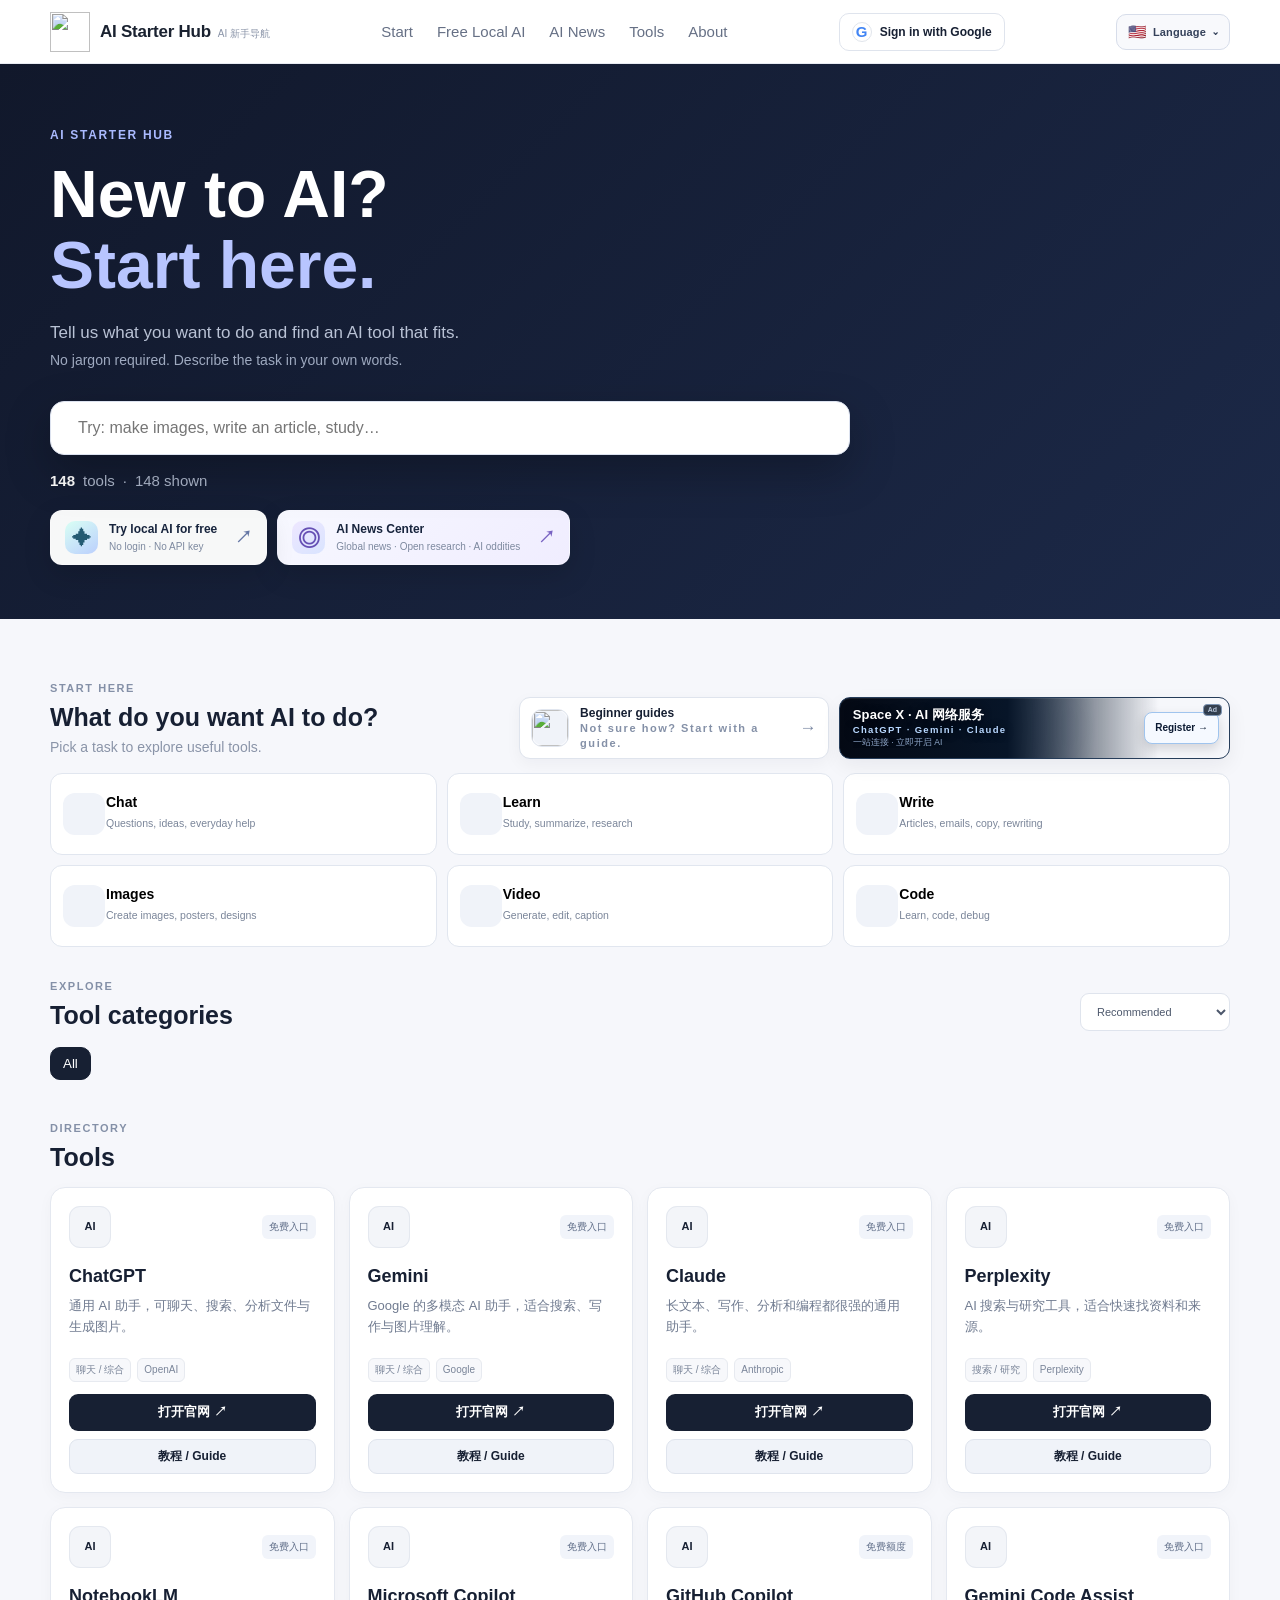
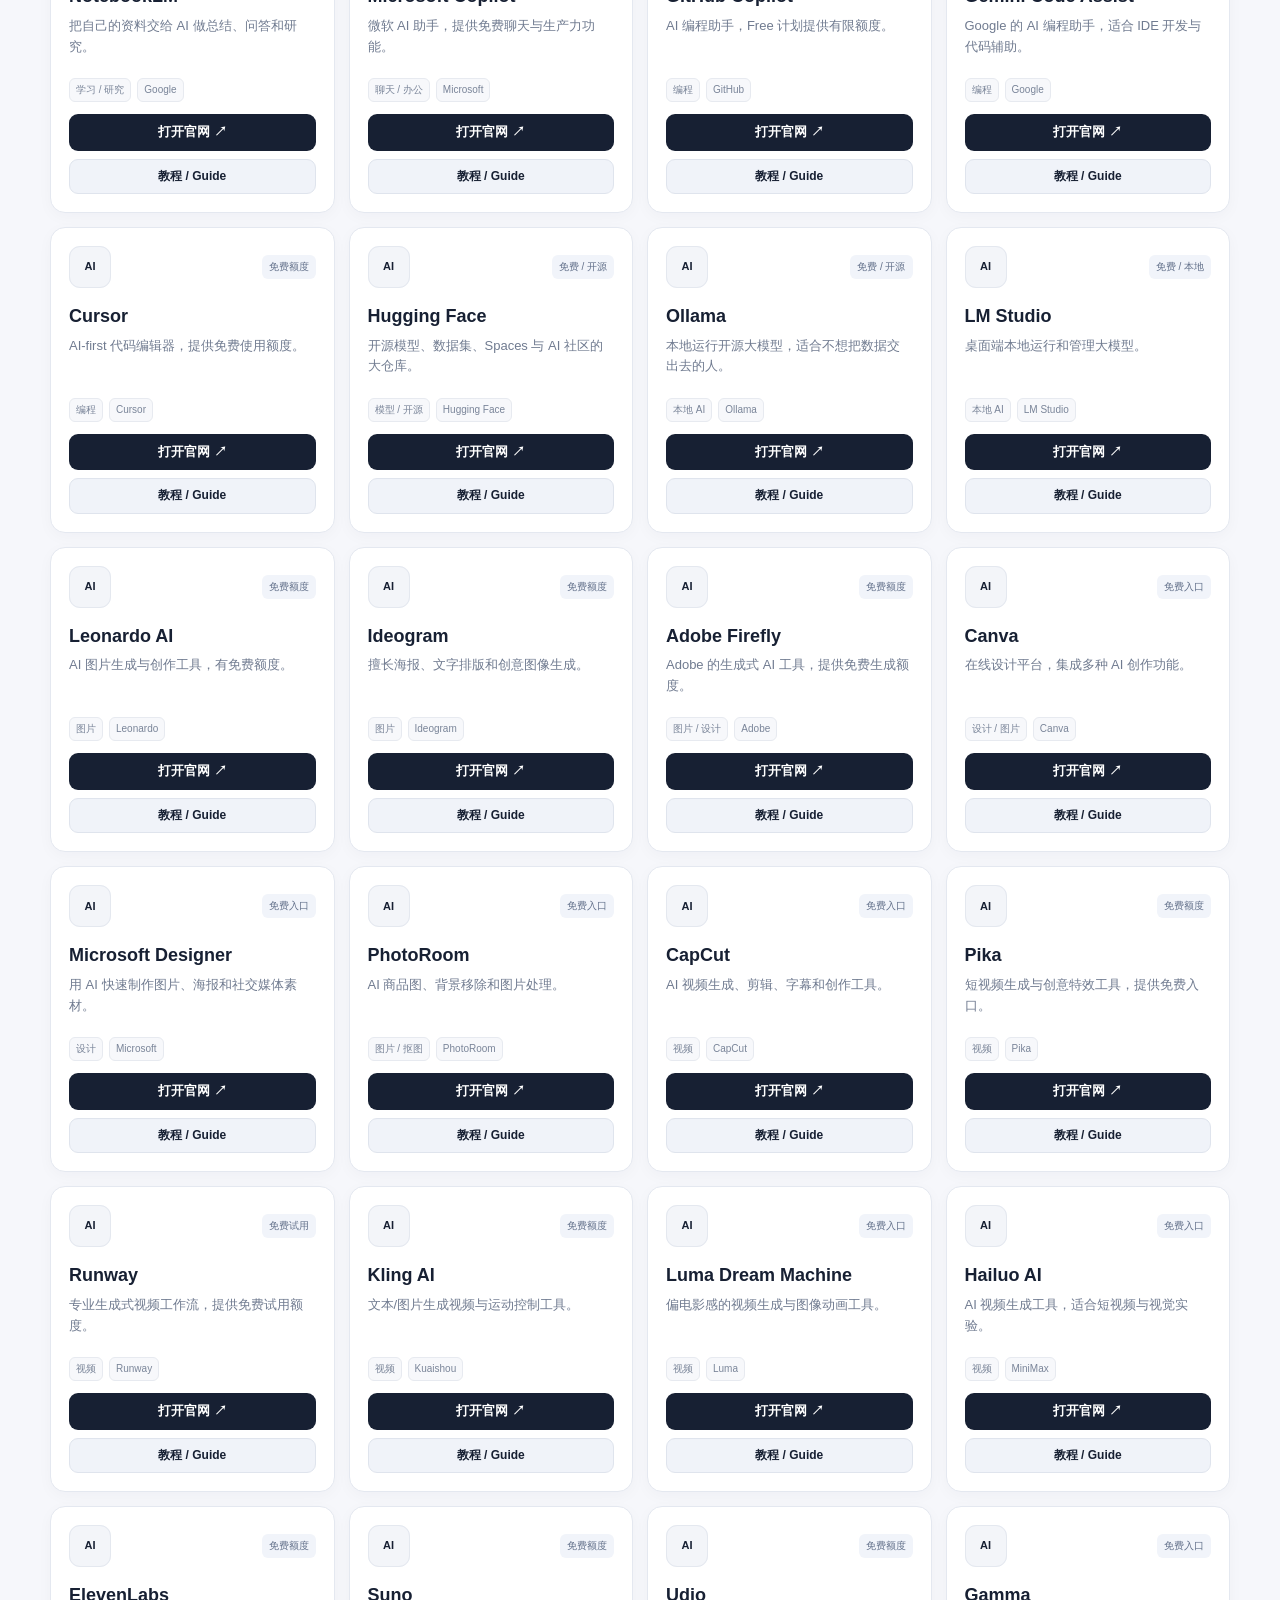
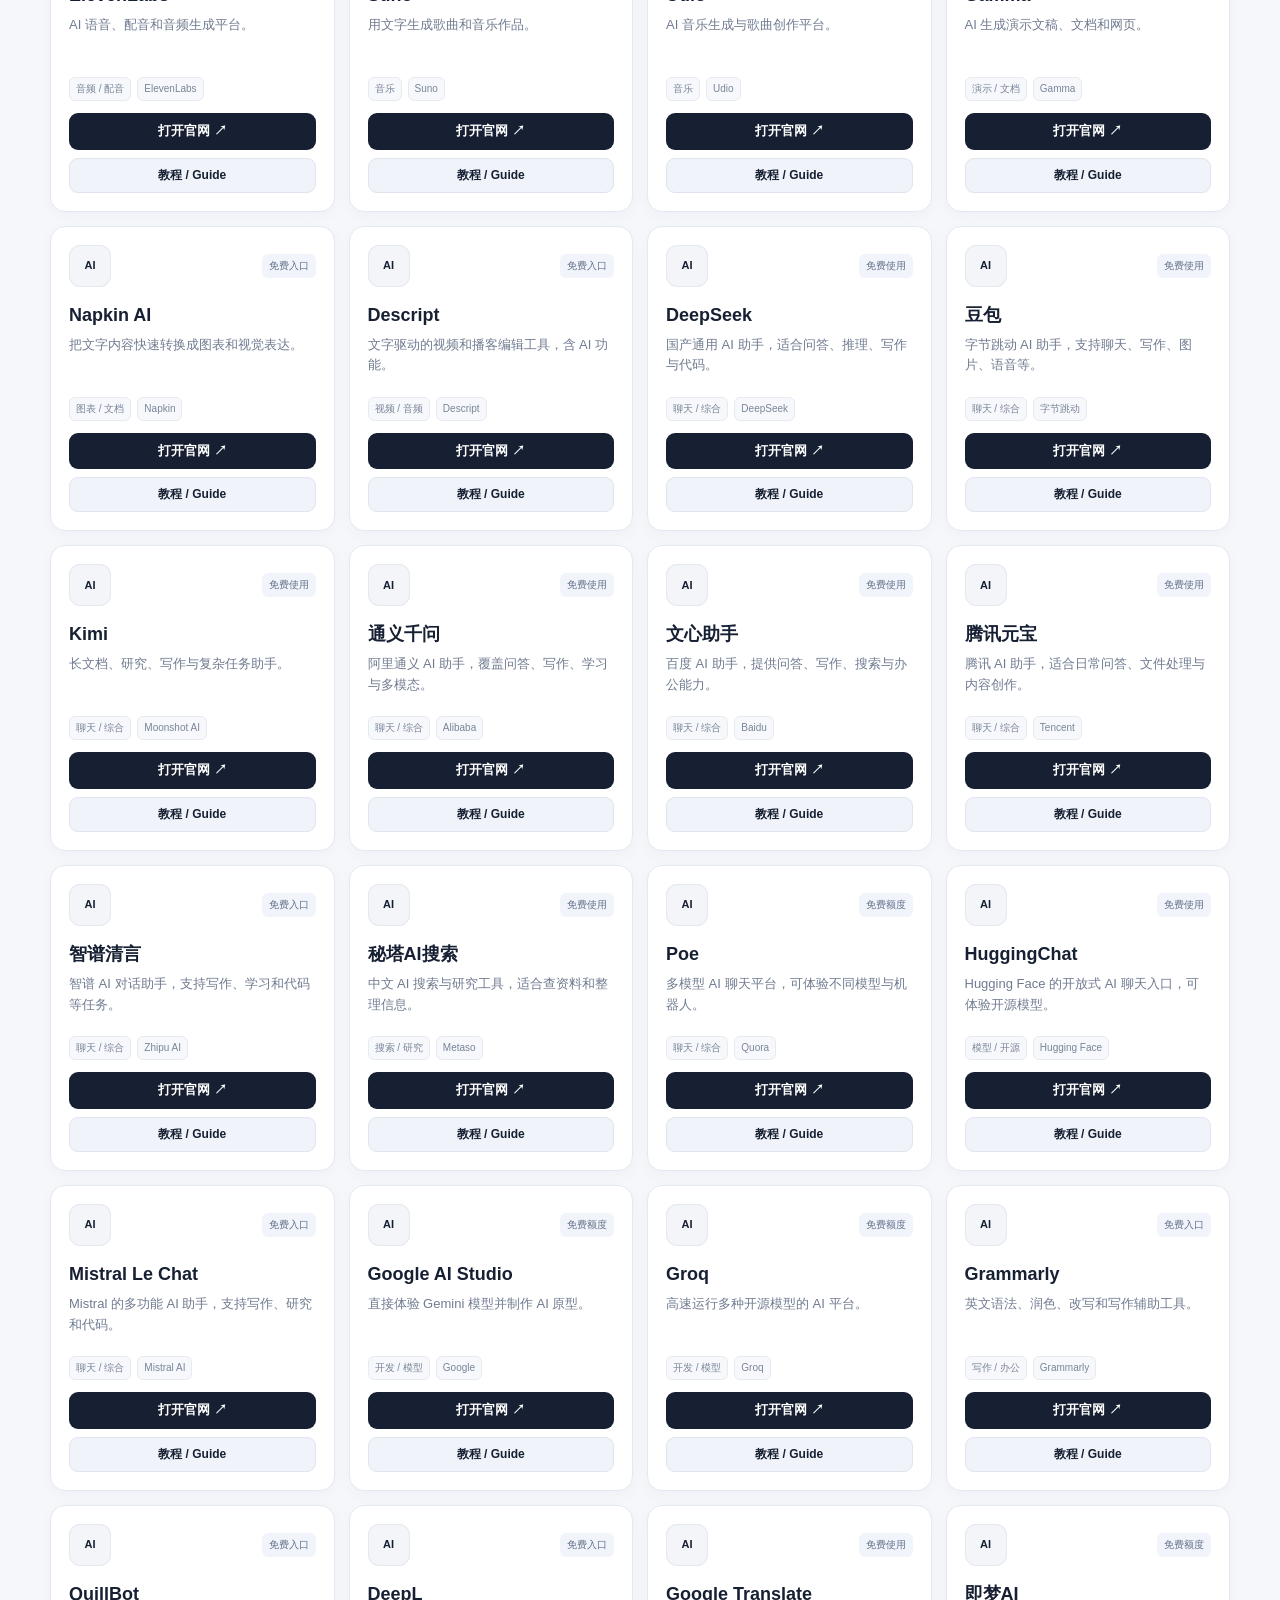
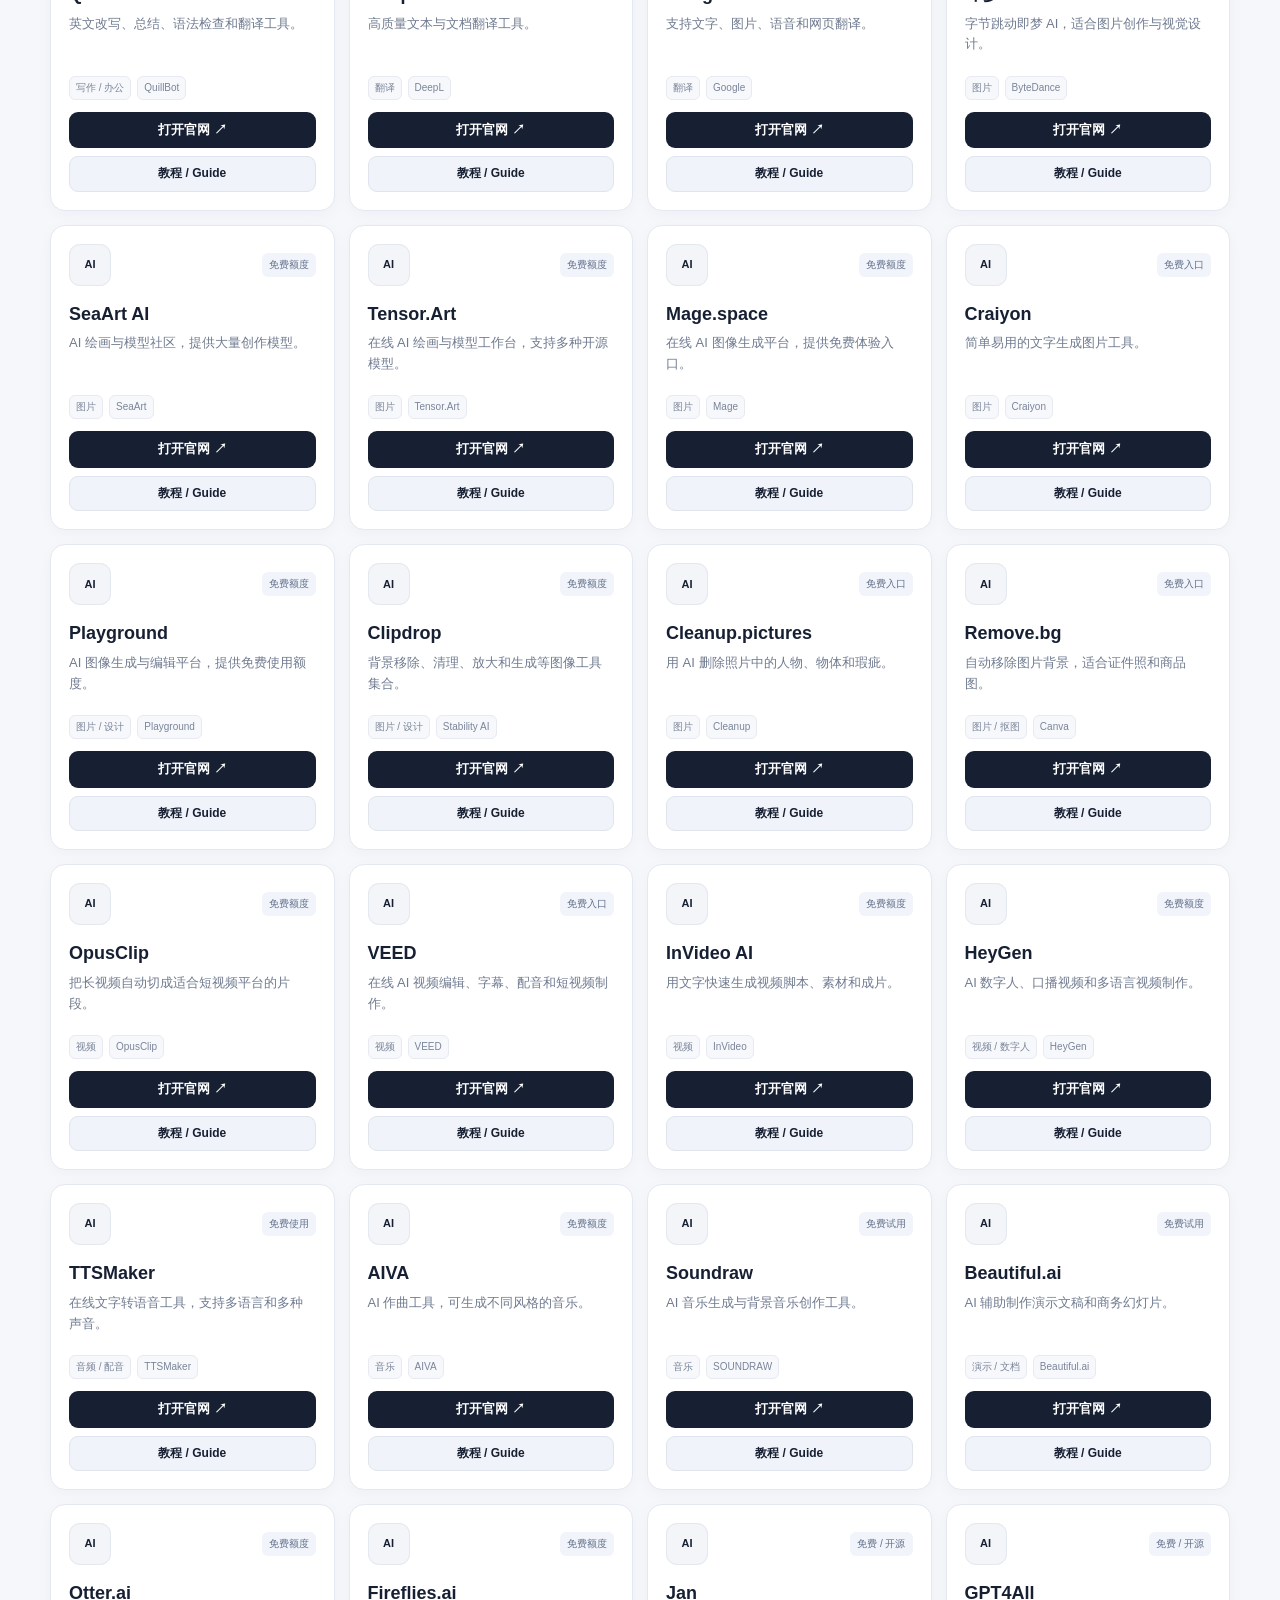
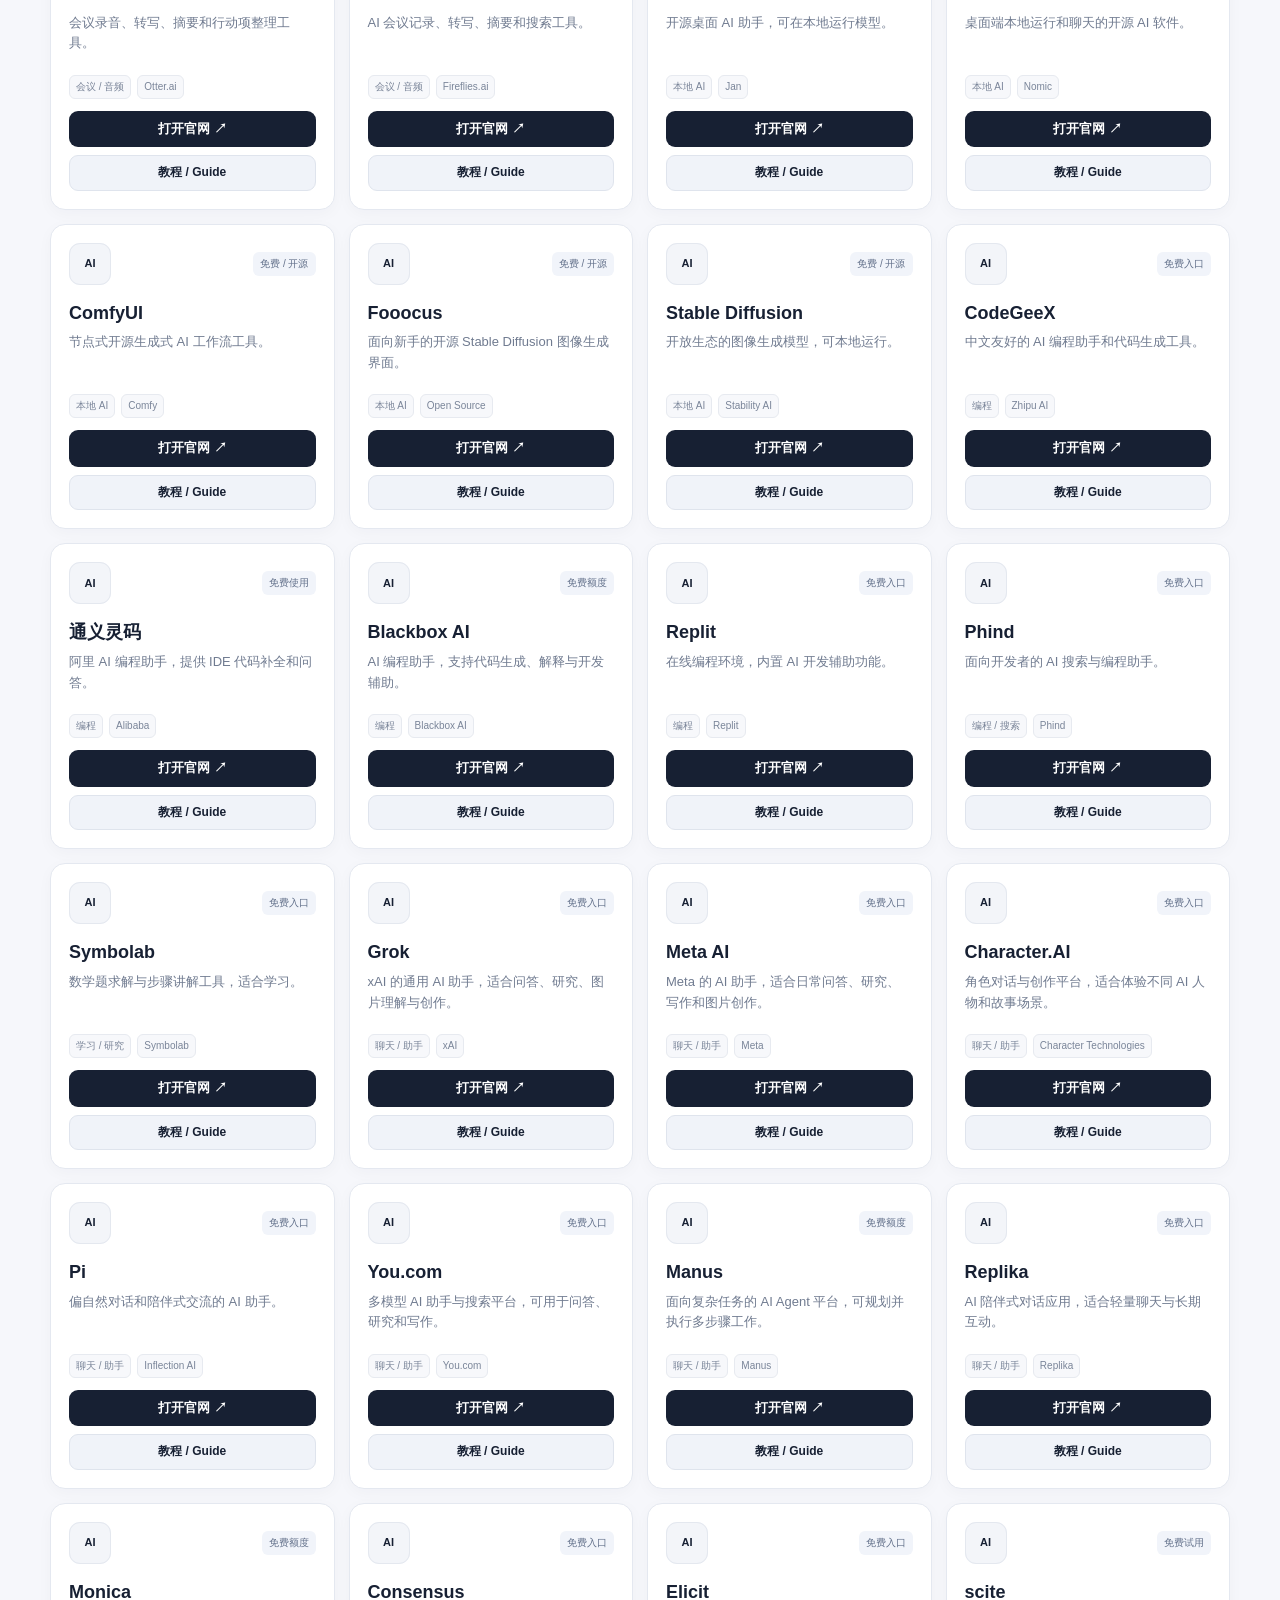
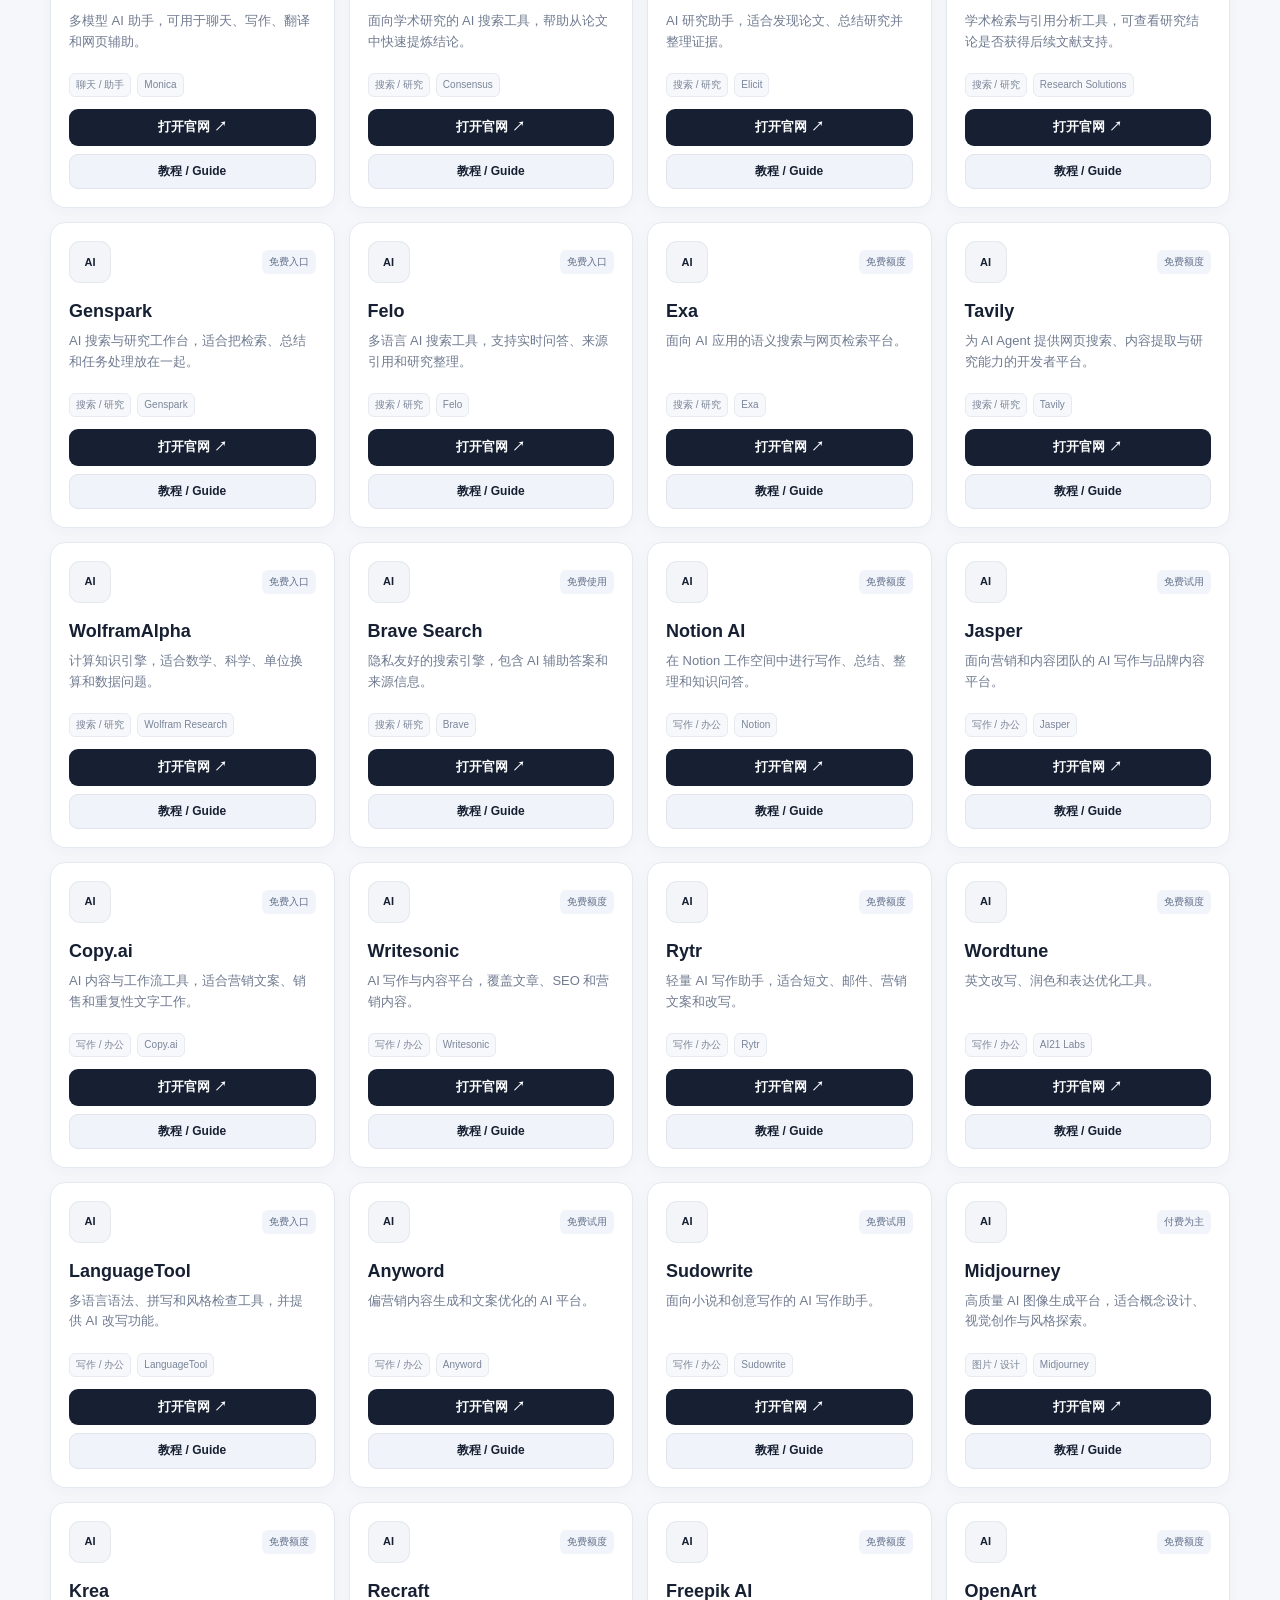
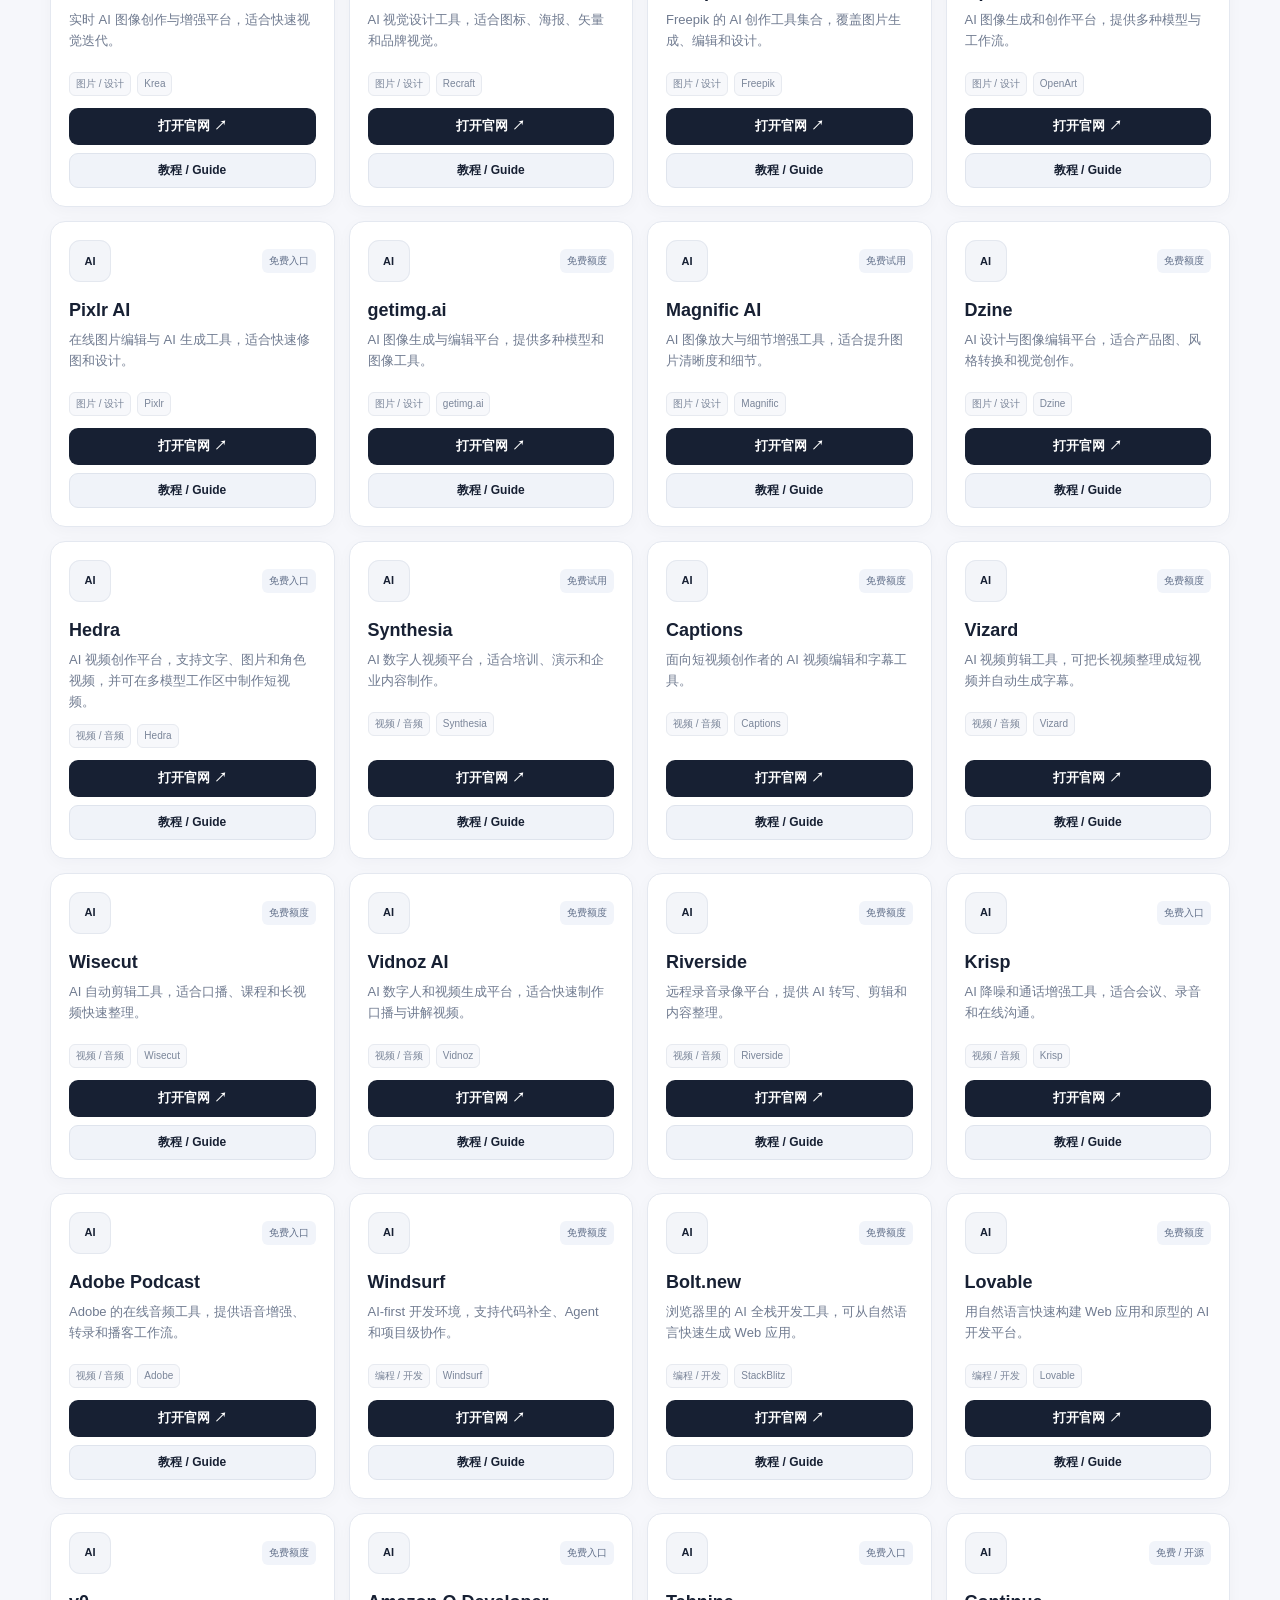
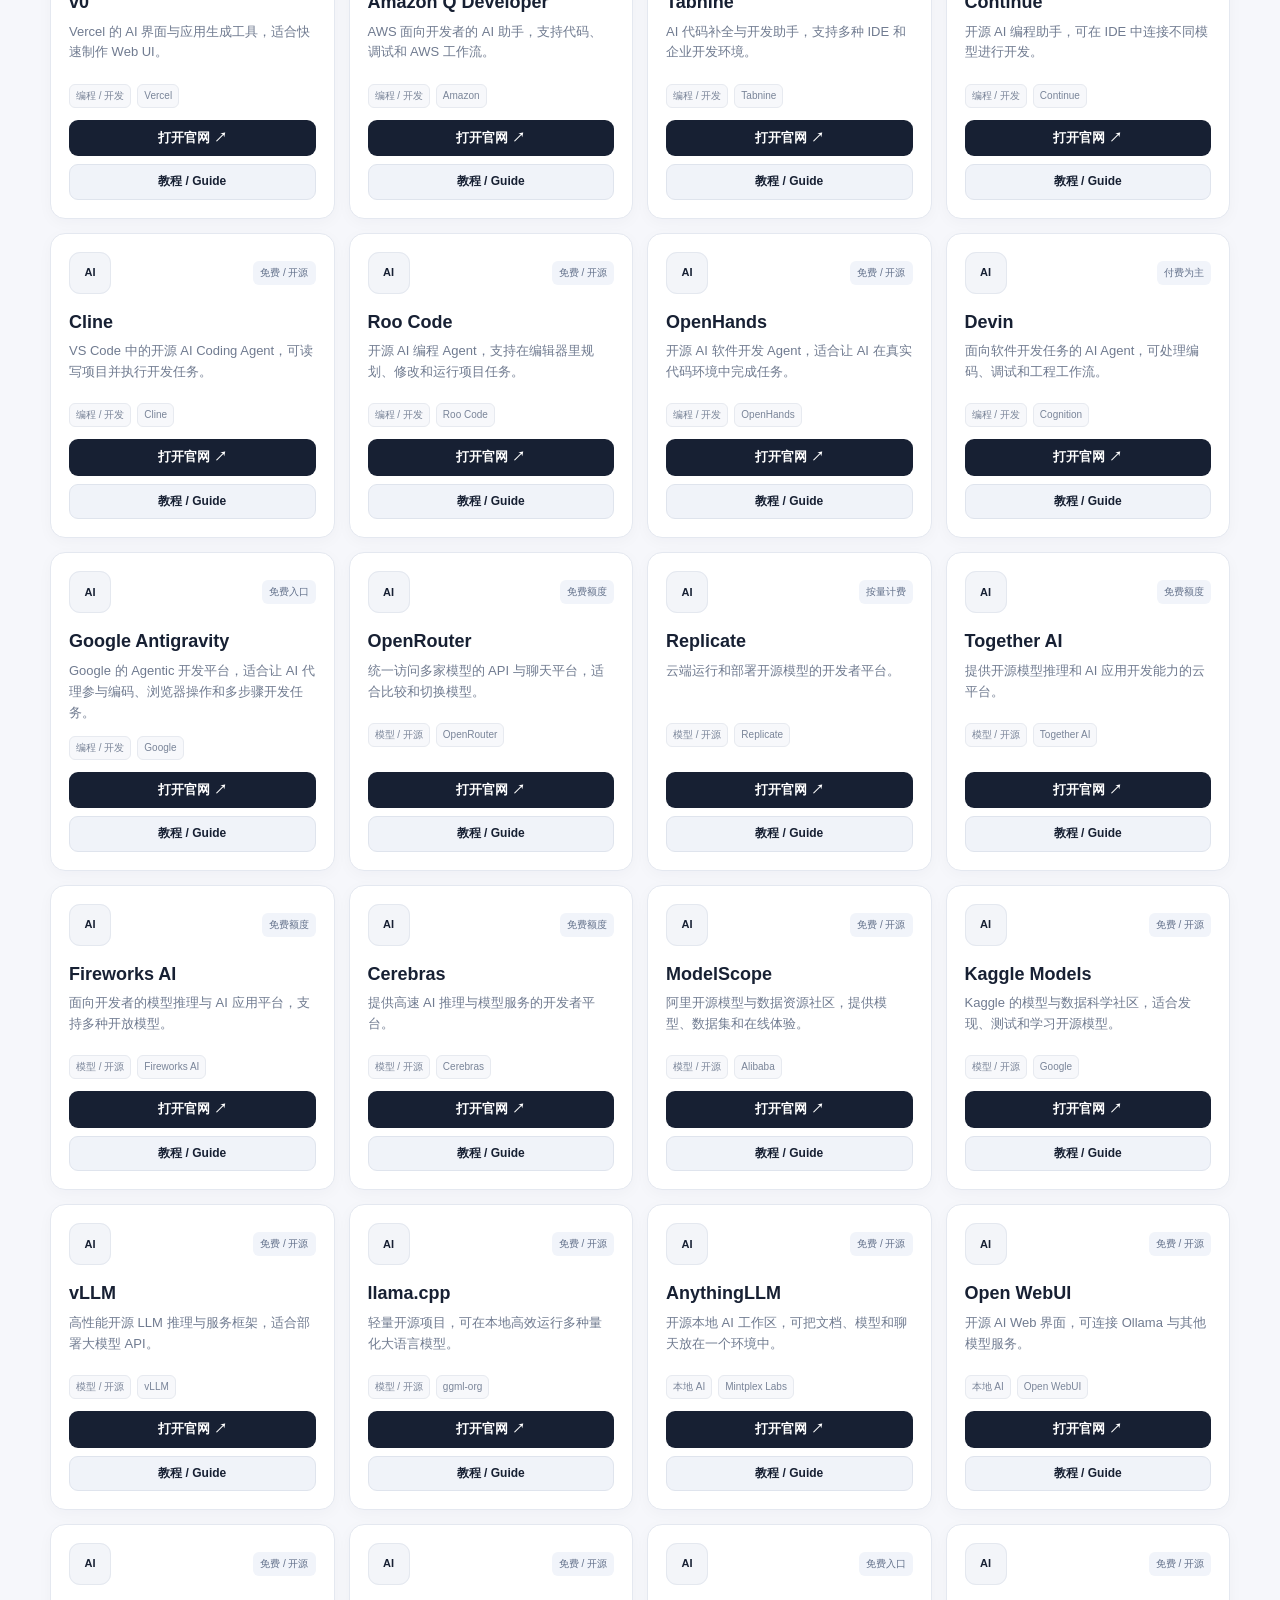
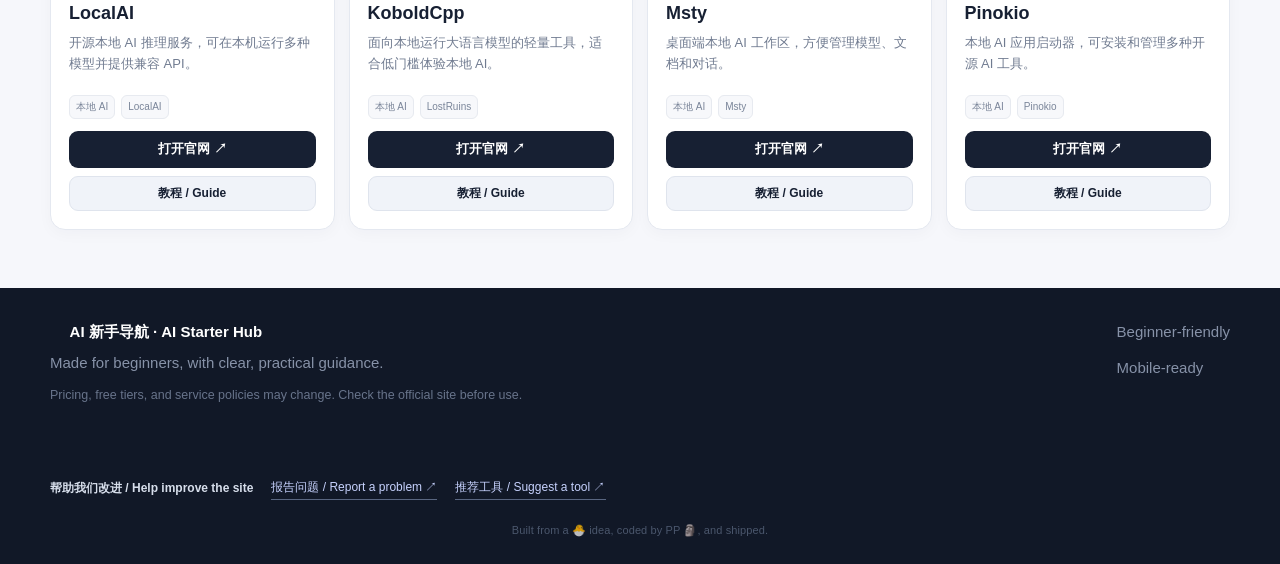
==== commit 136347a1: "清理静态内容：工具数改为 148，移除 Tome、PlayHT 静态条目" ====
--- a/index.html
+++ b/index.html
@@ -5,20 +5,20 @@
 <meta name="theme-color" content="#0b1020">
 <link rel="icon" href="favicon.svg" type="image/svg+xml">
 <meta name="robots" content="index,follow,max-image-preview:large">
-<title>AI 新手导航 | 150+ AI 工具、教程与免费入口 · AI Starter Hub</title>
-<meta name="description" content="AI 新手导航（AI Starter Hub）收录 150+ 主流 AI 工具，提供聊天、搜索、写作、图片、视频、编程、本地 AI 等分类、官方入口与新手图文教程。">
+<title>AI 新手导航 | 148 AI 工具、教程与免费入口 · AI Starter Hub</title>
+<meta name="description" content="AI 新手导航（AI Starter Hub）收录 148 主流 AI 工具，提供聊天、搜索、写作、图片、视频、编程、本地 AI 等分类、官方入口与新手图文教程。">
 <link rel="canonical" href="https://starterhub-dev.github.io/ai-tools/">
 <meta property="og:type" content="website">
 <meta property="og:site_name" content="AI 新手导航 · AI Starter Hub">
-<meta property="og:title" content="AI 新手导航 | 150+ AI 工具、教程与免费入口">
+<meta property="og:title" content="AI 新手导航 | 148 AI 工具、教程与免费入口">
 <meta property="og:description" content="给 AI 新手的工具导航。按用途发现 AI 工具，查看官方入口、教程、视频和使用提示。">
 <meta property="og:url" content="https://starterhub-dev.github.io/ai-tools/">
 <meta name="twitter:card" content="summary">
-<meta name="twitter:title" content="AI 新手导航 | 150+ AI 工具、教程与免费入口">
+<meta name="twitter:title" content="AI 新手导航 | 148 AI 工具、教程与免费入口">
 <meta name="twitter:description" content="按用途发现 AI 工具，查看官方入口、教程、视频和使用提示。">
 <link rel="stylesheet" href="style.css?v=20261027-news-1">
 <script type="application/ld+json">{"@context":"https://schema.org","@type":"WebSite","name":"AI 新手导航","alternateName":"AI Starter Hub","url":"https://starterhub-dev.github.io/ai-tools/","description":"面向 AI 新手的多语言 AI 工具导航、官方入口与入门教程。","inLanguage":["zh-CN","zh-TW","en"]}</script>
-<script type="application/ld+json">{"@context":"https://schema.org","@type":"ItemList","name":"AI 新手导航工具目录","numberOfItems":150,"itemListElement":[{"@type":"ListItem","position":1,"name":"ChatGPT","url":"https://starterhub-dev.github.io/ai-tools/tools/chatgpt/"},{"@type":"ListItem","position":2,"name":"Gemini","url":"https://starterhub-dev.github.io/ai-tools/tools/gemini/"},{"@type":"ListItem","position":3,"name":"Claude","url":"https://starterhub-dev.github.io/ai-tools/tools/claude/"},{"@type":"ListItem","position":4,"name":"Perplexity","url":"https://starterhub-dev.github.io/ai-tools/tools/perplexity/"},{"@type":"ListItem","position":5,"name":"NotebookLM","url":"https://starterhub-dev.github.io/ai-tools/tools/notebooklm/"},{"@type":"ListItem","position":6,"name":"Microsoft Copilot","url":"https://starterhub-dev.github.io/ai-tools/tools/microsoft-copilot/"},{"@type":"ListItem","position":7,"name":"GitHub Copilot","url":"https://starterhub-dev.github.io/ai-tools/tools/github-copilot/"},{"@type":"ListItem","position":8,"name":"Gemini Code Assist","url":"https://starterhub-dev.github.io/ai-tools/tools/gemini-code-assist/"},{"@type":"ListItem","position":9,"name":"Cursor","url":"https://starterhub-dev.github.io/ai-tools/tools/cursor/"},{"@type":"ListItem","position":10,"name":"Hugging Face","url":"https://starterhub-dev.github.io/ai-tools/tools/hugging-face/"},{"@type":"ListItem","position":11,"name":"Ollama","url":"https://starterhub-dev.github.io/ai-tools/tools/ollama/"},{"@type":"ListItem","position":12,"name":"LM Studio","url":"https://starterhub-dev.github.io/ai-tools/tools/lm-studio/"},{"@type":"ListItem","position":13,"name":"Leonardo AI","url":"https://starterhub-dev.github.io/ai-tools/tools/leonardo-ai/"},{"@type":"ListItem","position":14,"name":"Ideogram","url":"https://starterhub-dev.github.io/ai-tools/tools/ideogram/"},{"@type":"ListItem","position":15,"name":"Adobe Firefly","url":"https://starterhub-dev.github.io/ai-tools/tools/adobe-firefly/"},{"@type":"ListItem","position":16,"name":"Canva","url":"https://starterhub-dev.github.io/ai-tools/tools/canva/"},{"@type":"ListItem","position":17,"name":"Microsoft Designer","url":"https://starterhub-dev.github.io/ai-tools/tools/microsoft-designer/"},{"@type":"ListItem","position":18,"name":"PhotoRoom","url":"https://starterhub-dev.github.io/ai-tools/tools/photoroom/"},{"@type":"ListItem","position":19,"name":"CapCut","url":"https://starterhub-dev.github.io/ai-tools/tools/capcut/"},{"@type":"ListItem","position":20,"name":"Pika","url":"https://starterhub-dev.github.io/ai-tools/tools/pika/"},{"@type":"ListItem","position":21,"name":"Runway","url":"https://starterhub-dev.github.io/ai-tools/tools/runway/"},{"@type":"ListItem","position":22,"name":"Kling AI","url":"https://starterhub-dev.github.io/ai-tools/tools/kling-ai/"},{"@type":"ListItem","position":23,"name":"Luma Dream Machine","url":"https://starterhub-dev.github.io/ai-tools/tools/luma-dream-machine/"},{"@type":"ListItem","position":24,"name":"Hailuo AI","url":"https://starterhub-dev.github.io/ai-tools/tools/hailuo-ai/"},{"@type":"ListItem","position":25,"name":"ElevenLabs","url":"https://starterhub-dev.github.io/ai-tools/tools/elevenlabs/"},{"@type":"ListItem","position":26,"name":"Suno","url":"https://starterhub-dev.github.io/ai-tools/tools/suno/"},{"@type":"ListItem","position":27,"name":"Udio","url":"https://starterhub-dev.github.io/ai-tools/tools/udio/"},{"@type":"ListItem","position":28,"name":"Gamma","url":"https://starterhub-dev.github.io/ai-tools/tools/gamma/"},{"@type":"ListItem","position":29,"name":"Napkin AI","url":"https://starterhub-dev.github.io/ai-tools/tools/napkin-ai/"},{"@type":"ListItem","position":30,"name":"Descript","url":"https://starterhub-dev.github.io/ai-tools/tools/descript/"},{"@type":"ListItem","position":31,"name":"DeepSeek","url":"https://starterhub-dev.github.io/ai-tools/tools/deepseek/"},{"@type":"ListItem","position":32,"name":"豆包","url":"https://starterhub-dev.github.io/ai-tools/tools/doubao/"},{"@type":"ListItem","position":33,"name":"Kimi","url":"https://starterhub-dev.github.io/ai-tools/tools/kimi/"},{"@type":"ListItem","position":34,"name":"通义千问","url":"https://starterhub-dev.github.io/ai-tools/tools/qwen/"},{"@type":"ListItem","position":35,"name":"文心助手","url":"https://starterhub-dev.github.io/ai-tools/tools/ernie-assistant/"},{"@type":"ListItem","position":36,"name":"腾讯元宝","url":"https://starterhub-dev.github.io/ai-tools/tools/yuanbao/"},{"@type":"ListItem","position":37,"name":"智谱清言","url":"https://starterhub-dev.github.io/ai-tools/tools/chatglm/"},{"@type":"ListItem","position":38,"name":"秘塔AI搜索","url":"https://starterhub-dev.github.io/ai-tools/tools/metaso/"},{"@type":"ListItem","position":39,"name":"Poe","url":"https://starterhub-dev.github.io/ai-tools/tools/poe/"},{"@type":"ListItem","position":40,"name":"HuggingChat","url":"https://starterhub-dev.github.io/ai-tools/tools/huggingchat/"},{"@type":"ListItem","position":41,"name":"Mistral Le Chat","url":"https://starterhub-dev.github.io/ai-tools/tools/mistral-le-chat/"},{"@type":"ListItem","position":42,"name":"Google AI Studio","url":"https://starterhub-dev.github.io/ai-tools/tools/google-ai-studio/"},{"@type":"ListItem","position":43,"name":"Groq","url":"https://starterhub-dev.github.io/ai-tools/tools/groq/"},{"@type":"ListItem","position":44,"name":"Grammarly","url":"https://starterhub-dev.github.io/ai-tools/tools/grammarly/"},{"@type":"ListItem","position":45,"name":"QuillBot","url":"https://starterhub-dev.github.io/ai-tools/tools/quillbot/"},{"@type":"ListItem","position":46,"name":"DeepL","url":"https://starterhub-dev.github.io/ai-tools/tools/deepl/"},{"@type":"ListItem","position":47,"name":"Google Translate","url":"https://starterhub-dev.github.io/ai-tools/tools/google-translate/"},{"@type":"ListItem","position":48,"name":"即梦AI","url":"https://starterhub-dev.github.io/ai-tools/tools/jimeng-ai/"},{"@type":"ListItem","position":49,"name":"SeaArt AI","url":"https://starterhub-dev.github.io/ai-tools/tools/seaart-ai/"},{"@type":"ListItem","position":50,"name":"Tensor.Art","url":"https://starterhub-dev.github.io/ai-tools/tools/tensor-art/"},{"@type":"ListItem","position":51,"name":"Mage.space","url":"https://starterhub-dev.github.io/ai-tools/tools/mage-space/"},{"@type":"ListItem","position":52,"name":"Craiyon","url":"https://starterhub-dev.github.io/ai-tools/tools/craiyon/"},{"@type":"ListItem","position":53,"name":"Playground","url":"https://starterhub-dev.github.io/ai-tools/tools/playground/"},{"@type":"ListItem","position":54,"name":"Clipdrop","url":"https://starterhub-dev.github.io/ai-tools/tools/clipdrop/"},{"@type":"ListItem","position":55,"name":"Cleanup.pictures","url":"https://starterhub-dev.github.io/ai-tools/tools/cleanup-pictures/"},{"@type":"ListItem","position":56,"name":"Remove.bg","url":"https://starterhub-dev.github.io/ai-tools/tools/remove-bg/"},{"@type":"ListItem","position":57,"name":"OpusClip","url":"https://starterhub-dev.github.io/ai-tools/tools/opusclip/"},{"@type":"ListItem","position":58,"name":"VEED","url":"https://starterhub-dev.github.io/ai-tools/tools/veed/"},{"@type":"ListItem","position":59,"name":"InVideo AI","url":"https://starterhub-dev.github.io/ai-tools/tools/invideo-ai/"},{"@type":"ListItem","position":60,"name":"HeyGen","url":"https://starterhub-dev.github.io/ai-tools/tools/heygen/"},{"@type":"ListItem","position":61,"name":"TTSMaker","url":"https://starterhub-dev.github.io/ai-tools/tools/ttsmaker/"},{"@type":"ListItem","position":62,"name":"PlayHT","url":"https://starterhub-dev.github.io/ai-tools/tools/playht/"},{"@type":"ListItem","position":63,"name":"AIVA","url":"https://starterhub-dev.github.io/ai-tools/tools/aiva/"},{"@type":"ListItem","position":64,"name":"Soundraw","url":"https://starterhub-dev.github.io/ai-tools/tools/soundraw/"},{"@type":"ListItem","position":65,"name":"Tome","url":"https://starterhub-dev.github.io/ai-tools/tools/tome/"},{"@type":"ListItem","position":66,"name":"Beautiful.ai","url":"https://starterhub-dev.github.io/ai-tools/tools/beautiful-ai/"},{"@type":"ListItem","position":67,"name":"Otter.ai","url":"https://starterhub-dev.github.io/ai-tools/tools/otter-ai/"},{"@type":"ListItem","position":68,"name":"Fireflies.ai","url":"https://starterhub-dev.github.io/ai-tools/tools/fireflies-ai/"},{"@type":"ListItem","position":69,"name":"Jan","url":"https://starterhub-dev.github.io/ai-tools/tools/jan/"},{"@type":"ListItem","position":70,"name":"GPT4All","url":"https://starterhub-dev.github.io/ai-tools/tools/gpt4all/"},{"@type":"ListItem","position":71,"name":"ComfyUI","url":"https://starterhub-dev.github.io/ai-tools/tools/comfyui/"},{"@type":"ListItem","position":72,"name":"Fooocus","url":"https://starterhub-dev.github.io/ai-tools/tools/fooocus/"},{"@type":"ListItem","position":73,"name":"Stable Diffusion","url":"https://starterhub-dev.github.io/ai-tools/tools/stable-diffusion/"},{"@type":"ListItem","position":74,"name":"CodeGeeX","url":"https://starterhub-dev.github.io/ai-tools/tools/codegeex/"},{"@type":"ListItem","position":75,"name":"通义灵码","url":"https://starterhub-dev.github.io/ai-tools/tools/qoder-cn/"},{"@type":"ListItem","position":76,"name":"Blackbox AI","url":"https://starterhub-dev.github.io/ai-tools/tools/blackbox-ai/"},{"@type":"ListItem","position":77,"name":"Replit","url":"https://starterhub-dev.github.io/ai-tools/tools/replit/"},{"@type":"ListItem","position":78,"name":"Phind","url":"https://starterhub-dev.github.io/ai-tools/tools/phind/"},{"@type":"ListItem","position":79,"name":"Symbolab","url":"https://starterhub-dev.github.io/ai-tools/tools/symbolab/"},{"@type":"ListItem","position":80,"name":"Grok","url":"https://starterhub-dev.github.io/ai-tools/tools/grok/"},{"@type":"ListItem","position":81,"name":"Meta AI","url":"https://starterhub-dev.github.io/ai-tools/tools/meta-ai/"},{"@type":"ListItem","position":82,"name":"Character.AI","url":"https://starterhub-dev.github.io/ai-tools/tools/character-ai/"},{"@type":"ListItem","position":83,"name":"Pi","url":"https://starterhub-dev.github.io/ai-tools/tools/pi/"},{"@type":"ListItem","position":84,"name":"You.com","url":"https://starterhub-dev.github.io/ai-tools/tools/you-com/"},{"@type":"ListItem","position":85,"name":"Manus","url":"https://starterhub-dev.github.io/ai-tools/tools/manus/"},{"@type":"ListItem","position":86,"name":"Replika","url":"https://starterhub-dev.github.io/ai-tools/tools/replika/"},{"@type":"ListItem","position":87,"name":"Monica","url":"https://starterhub-dev.github.io/ai-tools/tools/monica/"},{"@type":"ListItem","position":88,"name":"Consensus","url":"https://starterhub-dev.github.io/ai-tools/tools/consensus/"},{"@type":"ListItem","position":89,"name":"Elicit","url":"https://starterhub-dev.github.io/ai-tools/tools/elicit/"},{"@type":"ListItem","position":90,"name":"scite","url":"https://starterhub-dev.github.io/ai-tools/tools/scite/"},{"@type":"ListItem","position":91,"name":"Genspark","url":"https://starterhub-dev.github.io/ai-tools/tools/genspark/"},{"@type":"ListItem","position":92,"name":"Felo","url":"https://starterhub-dev.github.io/ai-tools/tools/felo/"},{"@type":"ListItem","position":93,"name":"Exa","url":"https://starterhub-dev.github.io/ai-tools/tools/exa/"},{"@type":"ListItem","position":94,"name":"Tavily","url":"https://starterhub-dev.github.io/ai-tools/tools/tavily/"},{"@type":"ListItem","position":95,"name":"WolframAlpha","url":"https://starterhub-dev.github.io/ai-tools/tools/wolframalpha/"},{"@type":"ListItem","position":96,"name":"Brave Search","url":"https://starterhub-dev.github.io/ai-tools/tools/brave-search/"},{"@type":"ListItem","position":97,"name":"Notion AI","url":"https://starterhub-dev.github.io/ai-tools/tools/notion-ai/"},{"@type":"ListItem","position":98,"name":"Jasper","url":"https://starterhub-dev.github.io/ai-tools/tools/jasper/"},{"@type":"ListItem","position":99,"name":"Copy.ai","url":"https://starterhub-dev.github.io/ai-tools/tools/copy-ai/"},{"@type":"ListItem","position":100,"name":"Writesonic","url":"https://starterhub-dev.github.io/ai-tools/tools/writesonic/"},{"@type":"ListItem","position":101,"name":"Rytr","url":"https://starterhub-dev.github.io/ai-tools/tools/rytr/"},{"@type":"ListItem","position":102,"name":"Wordtune","url":"https://starterhub-dev.github.io/ai-tools/tools/wordtune/"},{"@type":"ListItem","position":103,"name":"LanguageTool","url":"https://starterhub-dev.github.io/ai-tools/tools/languagetool/"},{"@type":"ListItem","position":104,"name":"Anyword","url":"https://starterhub-dev.github.io/ai-tools/tools/anyword/"},{"@type":"ListItem","position":105,"name":"Sudowrite","url":"https://starterhub-dev.github.io/ai-tools/tools/sudowrite/"},{"@type":"ListItem","position":106,"name":"Midjourney","url":"https://starterhub-dev.github.io/ai-tools/tools/midjourney/"},{"@type":"ListItem","position":107,"name":"Krea","url":"https://starterhub-dev.github.io/ai-tools/tools/krea/"},{"@type":"ListItem","position":108,"name":"Recraft","url":"https://starterhub-dev.github.io/ai-tools/tools/recraft/"},{"@type":"ListItem","position":109,"name":"Freepik AI","url":"https://starterhub-dev.github.io/ai-tools/tools/freepik-ai/"},{"@type":"ListItem","position":110,"name":"OpenArt","url":"https://starterhub-dev.github.io/ai-tools/tools/openart/"},{"@type":"ListItem","position":111,"name":"Pixlr AI","url":"https://starterhub-dev.github.io/ai-tools/tools/pixlr-ai/"},{"@type":"ListItem","position":112,"name":"getimg.ai","url":"https://starterhub-dev.github.io/ai-tools/tools/getimg-ai/"},{"@type":"ListItem","position":113,"name":"Magnific AI","url":"https://starterhub-dev.github.io/ai-tools/tools/magnific-ai/"},{"@type":"ListItem","position":114,"name":"Dzine","url":"https://starterhub-dev.github.io/ai-tools/tools/dzine/"},{"@type":"ListItem","position":115,"name":"Hedra","url":"https://starterhub-dev.github.io/ai-tools/tools/hedra/"},{"@type":"ListItem","position":116,"name":"Synthesia","url":"https://starterhub-dev.github.io/ai-tools/tools/synthesia/"},{"@type":"ListItem","position":117,"name":"Captions","url":"https://starterhub-dev.github.io/ai-tools/tools/captions/"},{"@type":"ListItem","position":118,"name":"Vizard","url":"https://starterhub-dev.github.io/ai-tools/tools/vizard/"},{"@type":"ListItem","position":119,"name":"Wisecut","url":"https://starterhub-dev.github.io/ai-tools/tools/wisecut/"},{"@type":"ListItem","position":120,"name":"Vidnoz AI","url":"https://starterhub-dev.github.io/ai-tools/tools/vidnoz-ai/"},{"@type":"ListItem","position":121,"name":"Riverside","url":"https://starterhub-dev.github.io/ai-tools/tools/riverside/"},{"@type":"ListItem","position":122,"name":"Krisp","url":"https://starterhub-dev.github.io/ai-tools/tools/krisp/"},{"@type":"ListItem","position":123,"name":"Adobe Podcast","url":"https://starterhub-dev.github.io/ai-tools/tools/adobe-podcast/"},{"@type":"ListItem","position":124,"name":"Windsurf","url":"https://starterhub-dev.github.io/ai-tools/tools/windsurf/"},{"@type":"ListItem","position":125,"name":"Bolt.new","url":"https://starterhub-dev.github.io/ai-tools/tools/bolt-new/"},{"@type":"ListItem","position":126,"name":"Lovable","url":"https://starterhub-dev.github.io/ai-tools/tools/lovable/"},{"@type":"ListItem","position":127,"name":"v0","url":"https://starterhub-dev.github.io/ai-tools/tools/v0/"},{"@type":"ListItem","position":128,"name":"Amazon Q Developer","url":"https://starterhub-dev.github.io/ai-tools/tools/amazon-q-developer/"},{"@type":"ListItem","position":129,"name":"Tabnine","url":"https://starterhub-dev.github.io/ai-tools/tools/tabnine/"},{"@type":"ListItem","position":130,"name":"Continue","url":"https://starterhub-dev.github.io/ai-tools/tools/continue/"},{"@type":"ListItem","position":131,"name":"Cline","url":"https://starterhub-dev.github.io/ai-tools/tools/cline/"},{"@type":"ListItem","position":132,"name":"Roo Code","url":"https://starterhub-dev.github.io/ai-tools/tools/roo-code/"},{"@type":"ListItem","position":133,"name":"OpenHands","url":"https://starterhub-dev.github.io/ai-tools/tools/openhands/"},{"@type":"ListItem","position":134,"name":"Devin","url":"https://starterhub-dev.github.io/ai-tools/tools/devin/"},{"@type":"ListItem","position":135,"name":"Google Antigravity","url":"https://starterhub-dev.github.io/ai-tools/tools/google-antigravity/"},{"@type":"ListItem","position":136,"name":"OpenRouter","url":"https://starterhub-dev.github.io/ai-tools/tools/openrouter/"},{"@type":"ListItem","position":137,"name":"Replicate","url":"https://starterhub-dev.github.io/ai-tools/tools/replicate/"},{"@type":"ListItem","position":138,"name":"Together AI","url":"https://starterhub-dev.github.io/ai-tools/tools/together-ai/"},{"@type":"ListItem","position":139,"name":"Fireworks AI","url":"https://starterhub-dev.github.io/ai-tools/tools/fireworks-ai/"},{"@type":"ListItem","position":140,"name":"Cerebras","url":"https://starterhub-dev.github.io/ai-tools/tools/cerebras/"},{"@type":"ListItem","position":141,"name":"ModelScope","url":"https://starterhub-dev.github.io/ai-tools/tools/modelscope/"},{"@type":"ListItem","position":142,"name":"Kaggle Models","url":"https://starterhub-dev.github.io/ai-tools/tools/kaggle-models/"},{"@type":"ListItem","position":143,"name":"vLLM","url":"https://starterhub-dev.github.io/ai-tools/tools/vllm/"},{"@type":"ListItem","position":144,"name":"llama.cpp","url":"https://starterhub-dev.github.io/ai-tools/tools/llama-cpp/"},{"@type":"ListItem","position":145,"name":"AnythingLLM","url":"https://starterhub-dev.github.io/ai-tools/tools/anythingllm/"},{"@type":"ListItem","position":146,"name":"Open WebUI","url":"https://starterhub-dev.github.io/ai-tools/tools/open-webui/"},{"@type":"ListItem","position":147,"name":"LocalAI","url":"https://starterhub-dev.github.io/ai-tools/tools/localai/"},{"@type":"ListItem","position":148,"name":"KoboldCpp","url":"https://starterhub-dev.github.io/ai-tools/tools/koboldcpp/"},{"@type":"ListItem","position":149,"name":"Msty","url":"https://starterhub-dev.github.io/ai-tools/tools/msty/"},{"@type":"ListItem","position":150,"name":"Pinokio","url":"https://starterhub-dev.github.io/ai-tools/tools/pinokio/"}]}</script>
+<script type="application/ld+json">{"@context":"https://schema.org","@type":"ItemList","name":"AI 新手导航工具目录","numberOfItems":148,"itemListElement":[{"@type":"ListItem","position":1,"name":"ChatGPT","url":"https://starterhub-dev.github.io/ai-tools/tools/chatgpt/"},{"@type":"ListItem","position":2,"name":"Gemini","url":"https://starterhub-dev.github.io/ai-tools/tools/gemini/"},{"@type":"ListItem","position":3,"name":"Claude","url":"https://starterhub-dev.github.io/ai-tools/tools/claude/"},{"@type":"ListItem","position":4,"name":"Perplexity","url":"https://starterhub-dev.github.io/ai-tools/tools/perplexity/"},{"@type":"ListItem","position":5,"name":"NotebookLM","url":"https://starterhub-dev.github.io/ai-tools/tools/notebooklm/"},{"@type":"ListItem","position":6,"name":"Microsoft Copilot","url":"https://starterhub-dev.github.io/ai-tools/tools/microsoft-copilot/"},{"@type":"ListItem","position":7,"name":"GitHub Copilot","url":"https://starterhub-dev.github.io/ai-tools/tools/github-copilot/"},{"@type":"ListItem","position":8,"name":"Gemini Code Assist","url":"https://starterhub-dev.github.io/ai-tools/tools/gemini-code-assist/"},{"@type":"ListItem","position":9,"name":"Cursor","url":"https://starterhub-dev.github.io/ai-tools/tools/cursor/"},{"@type":"ListItem","position":10,"name":"Hugging Face","url":"https://starterhub-dev.github.io/ai-tools/tools/hugging-face/"},{"@type":"ListItem","position":11,"name":"Ollama","url":"https://starterhub-dev.github.io/ai-tools/tools/ollama/"},{"@type":"ListItem","position":12,"name":"LM Studio","url":"https://starterhub-dev.github.io/ai-tools/tools/lm-studio/"},{"@type":"ListItem","position":13,"name":"Leonardo AI","url":"https://starterhub-dev.github.io/ai-tools/tools/leonardo-ai/"},{"@type":"ListItem","position":14,"name":"Ideogram","url":"https://starterhub-dev.github.io/ai-tools/tools/ideogram/"},{"@type":"ListItem","position":15,"name":"Adobe Firefly","url":"https://starterhub-dev.github.io/ai-tools/tools/adobe-firefly/"},{"@type":"ListItem","position":16,"name":"Canva","url":"https://starterhub-dev.github.io/ai-tools/tools/canva/"},{"@type":"ListItem","position":17,"name":"Microsoft Designer","url":"https://starterhub-dev.github.io/ai-tools/tools/microsoft-designer/"},{"@type":"ListItem","position":18,"name":"PhotoRoom","url":"https://starterhub-dev.github.io/ai-tools/tools/photoroom/"},{"@type":"ListItem","position":19,"name":"CapCut","url":"https://starterhub-dev.github.io/ai-tools/tools/capcut/"},{"@type":"ListItem","position":20,"name":"Pika","url":"https://starterhub-dev.github.io/ai-tools/tools/pika/"},{"@type":"ListItem","position":21,"name":"Runway","url":"https://starterhub-dev.github.io/ai-tools/tools/runway/"},{"@type":"ListItem","position":22,"name":"Kling AI","url":"https://starterhub-dev.github.io/ai-tools/tools/kling-ai/"},{"@type":"ListItem","position":23,"name":"Luma Dream Machine","url":"https://starterhub-dev.github.io/ai-tools/tools/luma-dream-machine/"},{"@type":"ListItem","position":24,"name":"Hailuo AI","url":"https://starterhub-dev.github.io/ai-tools/tools/hailuo-ai/"},{"@type":"ListItem","position":25,"name":"ElevenLabs","url":"https://starterhub-dev.github.io/ai-tools/tools/elevenlabs/"},{"@type":"ListItem","position":26,"name":"Suno","url":"https://starterhub-dev.github.io/ai-tools/tools/suno/"},{"@type":"ListItem","position":27,"name":"Udio","url":"https://starterhub-dev.github.io/ai-tools/tools/udio/"},{"@type":"ListItem","position":28,"name":"Gamma","url":"https://starterhub-dev.github.io/ai-tools/tools/gamma/"},{"@type":"ListItem","position":29,"name":"Napkin AI","url":"https://starterhub-dev.github.io/ai-tools/tools/napkin-ai/"},{"@type":"ListItem","position":30,"name":"Descript","url":"https://starterhub-dev.github.io/ai-tools/tools/descript/"},{"@type":"ListItem","position":31,"name":"DeepSeek","url":"https://starterhub-dev.github.io/ai-tools/tools/deepseek/"},{"@type":"ListItem","position":32,"name":"豆包","url":"https://starterhub-dev.github.io/ai-tools/tools/doubao/"},{"@type":"ListItem","position":33,"name":"Kimi","url":"https://starterhub-dev.github.io/ai-tools/tools/kimi/"},{"@type":"ListItem","position":34,"name":"通义千问","url":"https://starterhub-dev.github.io/ai-tools/tools/qwen/"},{"@type":"ListItem","position":35,"name":"文心助手","url":"https://starterhub-dev.github.io/ai-tools/tools/ernie-assistant/"},{"@type":"ListItem","position":36,"name":"腾讯元宝","url":"https://starterhub-dev.github.io/ai-tools/tools/yuanbao/"},{"@type":"ListItem","position":37,"name":"智谱清言","url":"https://starterhub-dev.github.io/ai-tools/tools/chatglm/"},{"@type":"ListItem","position":38,"name":"秘塔AI搜索","url":"https://starterhub-dev.github.io/ai-tools/tools/metaso/"},{"@type":"ListItem","position":39,"name":"Poe","url":"https://starterhub-dev.github.io/ai-tools/tools/poe/"},{"@type":"ListItem","position":40,"name":"HuggingChat","url":"https://starterhub-dev.github.io/ai-tools/tools/huggingchat/"},{"@type":"ListItem","position":41,"name":"Mistral Le Chat","url":"https://starterhub-dev.github.io/ai-tools/tools/mistral-le-chat/"},{"@type":"ListItem","position":42,"name":"Google AI Studio","url":"https://starterhub-dev.github.io/ai-tools/tools/google-ai-studio/"},{"@type":"ListItem","position":43,"name":"Groq","url":"https://starterhub-dev.github.io/ai-tools/tools/groq/"},{"@type":"ListItem","position":44,"name":"Grammarly","url":"https://starterhub-dev.github.io/ai-tools/tools/grammarly/"},{"@type":"ListItem","position":45,"name":"QuillBot","url":"https://starterhub-dev.github.io/ai-tools/tools/quillbot/"},{"@type":"ListItem","position":46,"name":"DeepL","url":"https://starterhub-dev.github.io/ai-tools/tools/deepl/"},{"@type":"ListItem","position":47,"name":"Google Translate","url":"https://starterhub-dev.github.io/ai-tools/tools/google-translate/"},{"@type":"ListItem","position":48,"name":"即梦AI","url":"https://starterhub-dev.github.io/ai-tools/tools/jimeng-ai/"},{"@type":"ListItem","position":49,"name":"SeaArt AI","url":"https://starterhub-dev.github.io/ai-tools/tools/seaart-ai/"},{"@type":"ListItem","position":50,"name":"Tensor.Art","url":"https://starterhub-dev.github.io/ai-tools/tools/tensor-art/"},{"@type":"ListItem","position":51,"name":"Mage.space","url":"https://starterhub-dev.github.io/ai-tools/tools/mage-space/"},{"@type":"ListItem","position":52,"name":"Craiyon","url":"https://starterhub-dev.github.io/ai-tools/tools/craiyon/"},{"@type":"ListItem","position":53,"name":"Playground","url":"https://starterhub-dev.github.io/ai-tools/tools/playground/"},{"@type":"ListItem","position":54,"name":"Clipdrop","url":"https://starterhub-dev.github.io/ai-tools/tools/clipdrop/"},{"@type":"ListItem","position":55,"name":"Cleanup.pictures","url":"https://starterhub-dev.github.io/ai-tools/tools/cleanup-pictures/"},{"@type":"ListItem","position":56,"name":"Remove.bg","url":"https://starterhub-dev.github.io/ai-tools/tools/remove-bg/"},{"@type":"ListItem","position":57,"name":"OpusClip","url":"https://starterhub-dev.github.io/ai-tools/tools/opusclip/"},{"@type":"ListItem","position":58,"name":"VEED","url":"https://starterhub-dev.github.io/ai-tools/tools/veed/"},{"@type":"ListItem","position":59,"name":"InVideo AI","url":"https://starterhub-dev.github.io/ai-tools/tools/invideo-ai/"},{"@type":"ListItem","position":60,"name":"HeyGen","url":"https://starterhub-dev.github.io/ai-tools/tools/heygen/"},{"@type":"ListItem","position":61,"name":"TTSMaker","url":"https://starterhub-dev.github.io/ai-tools/tools/ttsmaker/"},{"@type":"ListItem","position":62,"name":"AIVA","url":"https://starterhub-dev.github.io/ai-tools/tools/aiva/"},{"@type":"ListItem","position":63,"name":"Soundraw","url":"https://starterhub-dev.github.io/ai-tools/tools/soundraw/"},{"@type":"ListItem","position":64,"name":"Beautiful.ai","url":"https://starterhub-dev.github.io/ai-tools/tools/beautiful-ai/"},{"@type":"ListItem","position":65,"name":"Otter.ai","url":"https://starterhub-dev.github.io/ai-tools/tools/otter-ai/"},{"@type":"ListItem","position":66,"name":"Fireflies.ai","url":"https://starterhub-dev.github.io/ai-tools/tools/fireflies-ai/"},{"@type":"ListItem","position":67,"name":"Jan","url":"https://starterhub-dev.github.io/ai-tools/tools/jan/"},{"@type":"ListItem","position":68,"name":"GPT4All","url":"https://starterhub-dev.github.io/ai-tools/tools/gpt4all/"},{"@type":"ListItem","position":69,"name":"ComfyUI","url":"https://starterhub-dev.github.io/ai-tools/tools/comfyui/"},{"@type":"ListItem","position":70,"name":"Fooocus","url":"https://starterhub-dev.github.io/ai-tools/tools/fooocus/"},{"@type":"ListItem","position":71,"name":"Stable Diffusion","url":"https://starterhub-dev.github.io/ai-tools/tools/stable-diffusion/"},{"@type":"ListItem","position":72,"name":"CodeGeeX","url":"https://starterhub-dev.github.io/ai-tools/tools/codegeex/"},{"@type":"ListItem","position":73,"name":"通义灵码","url":"https://starterhub-dev.github.io/ai-tools/tools/qoder-cn/"},{"@type":"ListItem","position":74,"name":"Blackbox AI","url":"https://starterhub-dev.github.io/ai-tools/tools/blackbox-ai/"},{"@type":"ListItem","position":75,"name":"Replit","url":"https://starterhub-dev.github.io/ai-tools/tools/replit/"},{"@type":"ListItem","position":76,"name":"Phind","url":"https://starterhub-dev.github.io/ai-tools/tools/phind/"},{"@type":"ListItem","position":77,"name":"Symbolab","url":"https://starterhub-dev.github.io/ai-tools/tools/symbolab/"},{"@type":"ListItem","position":78,"name":"Grok","url":"https://starterhub-dev.github.io/ai-tools/tools/grok/"},{"@type":"ListItem","position":79,"name":"Meta AI","url":"https://starterhub-dev.github.io/ai-tools/tools/meta-ai/"},{"@type":"ListItem","position":80,"name":"Character.AI","url":"https://starterhub-dev.github.io/ai-tools/tools/character-ai/"},{"@type":"ListItem","position":81,"name":"Pi","url":"https://starterhub-dev.github.io/ai-tools/tools/pi/"},{"@type":"ListItem","position":82,"name":"You.com","url":"https://starterhub-dev.github.io/ai-tools/tools/you-com/"},{"@type":"ListItem","position":83,"name":"Manus","url":"https://starterhub-dev.github.io/ai-tools/tools/manus/"},{"@type":"ListItem","position":84,"name":"Replika","url":"https://starterhub-dev.github.io/ai-tools/tools/replika/"},{"@type":"ListItem","position":85,"name":"Monica","url":"https://starterhub-dev.github.io/ai-tools/tools/monica/"},{"@type":"ListItem","position":86,"name":"Consensus","url":"https://starterhub-dev.github.io/ai-tools/tools/consensus/"},{"@type":"ListItem","position":87,"name":"Elicit","url":"https://starterhub-dev.github.io/ai-tools/tools/elicit/"},{"@type":"ListItem","position":88,"name":"scite","url":"https://starterhub-dev.github.io/ai-tools/tools/scite/"},{"@type":"ListItem","position":89,"name":"Genspark","url":"https://starterhub-dev.github.io/ai-tools/tools/genspark/"},{"@type":"ListItem","position":90,"name":"Felo","url":"https://starterhub-dev.github.io/ai-tools/tools/felo/"},{"@type":"ListItem","position":91,"name":"Exa","url":"https://starterhub-dev.github.io/ai-tools/tools/exa/"},{"@type":"ListItem","position":92,"name":"Tavily","url":"https://starterhub-dev.github.io/ai-tools/tools/tavily/"},{"@type":"ListItem","position":93,"name":"WolframAlpha","url":"https://starterhub-dev.github.io/ai-tools/tools/wolframalpha/"},{"@type":"ListItem","position":94,"name":"Brave Search","url":"https://starterhub-dev.github.io/ai-tools/tools/brave-search/"},{"@type":"ListItem","position":95,"name":"Notion AI","url":"https://starterhub-dev.github.io/ai-tools/tools/notion-ai/"},{"@type":"ListItem","position":96,"name":"Jasper","url":"https://starterhub-dev.github.io/ai-tools/tools/jasper/"},{"@type":"ListItem","position":97,"name":"Copy.ai","url":"https://starterhub-dev.github.io/ai-tools/tools/copy-ai/"},{"@type":"ListItem","position":98,"name":"Writesonic","url":"https://starterhub-dev.github.io/ai-tools/tools/writesonic/"},{"@type":"ListItem","position":99,"name":"Rytr","url":"https://starterhub-dev.github.io/ai-tools/tools/rytr/"},{"@type":"ListItem","position":100,"name":"Wordtune","url":"https://starterhub-dev.github.io/ai-tools/tools/wordtune/"},{"@type":"ListItem","position":101,"name":"LanguageTool","url":"https://starterhub-dev.github.io/ai-tools/tools/languagetool/"},{"@type":"ListItem","position":102,"name":"Anyword","url":"https://starterhub-dev.github.io/ai-tools/tools/anyword/"},{"@type":"ListItem","position":103,"name":"Sudowrite","url":"https://starterhub-dev.github.io/ai-tools/tools/sudowrite/"},{"@type":"ListItem","position":104,"name":"Midjourney","url":"https://starterhub-dev.github.io/ai-tools/tools/midjourney/"},{"@type":"ListItem","position":105,"name":"Krea","url":"https://starterhub-dev.github.io/ai-tools/tools/krea/"},{"@type":"ListItem","position":106,"name":"Recraft","url":"https://starterhub-dev.github.io/ai-tools/tools/recraft/"},{"@type":"ListItem","position":107,"name":"Freepik AI","url":"https://starterhub-dev.github.io/ai-tools/tools/freepik-ai/"},{"@type":"ListItem","position":108,"name":"OpenArt","url":"https://starterhub-dev.github.io/ai-tools/tools/openart/"},{"@type":"ListItem","position":109,"name":"Pixlr AI","url":"https://starterhub-dev.github.io/ai-tools/tools/pixlr-ai/"},{"@type":"ListItem","position":110,"name":"getimg.ai","url":"https://starterhub-dev.github.io/ai-tools/tools/getimg-ai/"},{"@type":"ListItem","position":111,"name":"Magnific AI","url":"https://starterhub-dev.github.io/ai-tools/tools/magnific-ai/"},{"@type":"ListItem","position":112,"name":"Dzine","url":"https://starterhub-dev.github.io/ai-tools/tools/dzine/"},{"@type":"ListItem","position":113,"name":"Hedra","url":"https://starterhub-dev.github.io/ai-tools/tools/hedra/"},{"@type":"ListItem","position":114,"name":"Synthesia","url":"https://starterhub-dev.github.io/ai-tools/tools/synthesia/"},{"@type":"ListItem","position":115,"name":"Captions","url":"https://starterhub-dev.github.io/ai-tools/tools/captions/"},{"@type":"ListItem","position":116,"name":"Vizard","url":"https://starterhub-dev.github.io/ai-tools/tools/vizard/"},{"@type":"ListItem","position":117,"name":"Wisecut","url":"https://starterhub-dev.github.io/ai-tools/tools/wisecut/"},{"@type":"ListItem","position":118,"name":"Vidnoz AI","url":"https://starterhub-dev.github.io/ai-tools/tools/vidnoz-ai/"},{"@type":"ListItem","position":119,"name":"Riverside","url":"https://starterhub-dev.github.io/ai-tools/tools/riverside/"},{"@type":"ListItem","position":120,"name":"Krisp","url":"https://starterhub-dev.github.io/ai-tools/tools/krisp/"},{"@type":"ListItem","position":121,"name":"Adobe Podcast","url":"https://starterhub-dev.github.io/ai-tools/tools/adobe-podcast/"},{"@type":"ListItem","position":122,"name":"Windsurf","url":"https://starterhub-dev.github.io/ai-tools/tools/windsurf/"},{"@type":"ListItem","position":123,"name":"Bolt.new","url":"https://starterhub-dev.github.io/ai-tools/tools/bolt-new/"},{"@type":"ListItem","position":124,"name":"Lovable","url":"https://starterhub-dev.github.io/ai-tools/tools/lovable/"},{"@type":"ListItem","position":125,"name":"v0","url":"https://starterhub-dev.github.io/ai-tools/tools/v0/"},{"@type":"ListItem","position":126,"name":"Amazon Q Developer","url":"https://starterhub-dev.github.io/ai-tools/tools/amazon-q-developer/"},{"@type":"ListItem","position":127,"name":"Tabnine","url":"https://starterhub-dev.github.io/ai-tools/tools/tabnine/"},{"@type":"ListItem","position":128,"name":"Continue","url":"https://starterhub-dev.github.io/ai-tools/tools/continue/"},{"@type":"ListItem","position":129,"name":"Cline","url":"https://starterhub-dev.github.io/ai-tools/tools/cline/"},{"@type":"ListItem","position":130,"name":"Roo Code","url":"https://starterhub-dev.github.io/ai-tools/tools/roo-code/"},{"@type":"ListItem","position":131,"name":"OpenHands","url":"https://starterhub-dev.github.io/ai-tools/tools/openhands/"},{"@type":"ListItem","position":132,"name":"Devin","url":"https://starterhub-dev.github.io/ai-tools/tools/devin/"},{"@type":"ListItem","position":133,"name":"Google Antigravity","url":"https://starterhub-dev.github.io/ai-tools/tools/google-antigravity/"},{"@type":"ListItem","position":134,"name":"OpenRouter","url":"https://starterhub-dev.github.io/ai-tools/tools/openrouter/"},{"@type":"ListItem","position":135,"name":"Replicate","url":"https://starterhub-dev.github.io/ai-tools/tools/replicate/"},{"@type":"ListItem","position":136,"name":"Together AI","url":"https://starterhub-dev.github.io/ai-tools/tools/together-ai/"},{"@type":"ListItem","position":137,"name":"Fireworks AI","url":"https://starterhub-dev.github.io/ai-tools/tools/fireworks-ai/"},{"@type":"ListItem","position":138,"name":"Cerebras","url":"https://starterhub-dev.github.io/ai-tools/tools/cerebras/"},{"@type":"ListItem","position":139,"name":"ModelScope","url":"https://starterhub-dev.github.io/ai-tools/tools/modelscope/"},{"@type":"ListItem","position":140,"name":"Kaggle Models","url":"https://starterhub-dev.github.io/ai-tools/tools/kaggle-models/"},{"@type":"ListItem","position":141,"name":"vLLM","url":"https://starterhub-dev.github.io/ai-tools/tools/vllm/"},{"@type":"ListItem","position":142,"name":"llama.cpp","url":"https://starterhub-dev.github.io/ai-tools/tools/llama-cpp/"},{"@type":"ListItem","position":143,"name":"AnythingLLM","url":"https://starterhub-dev.github.io/ai-tools/tools/anythingllm/"},{"@type":"ListItem","position":144,"name":"Open WebUI","url":"https://starterhub-dev.github.io/ai-tools/tools/open-webui/"},{"@type":"ListItem","position":145,"name":"LocalAI","url":"https://starterhub-dev.github.io/ai-tools/tools/localai/"},{"@type":"ListItem","position":146,"name":"KoboldCpp","url":"https://starterhub-dev.github.io/ai-tools/tools/koboldcpp/"},{"@type":"ListItem","position":147,"name":"Msty","url":"https://starterhub-dev.github.io/ai-tools/tools/msty/"},{"@type":"ListItem","position":148,"name":"Pinokio","url":"https://starterhub-dev.github.io/ai-tools/tools/pinokio/"}]}</script>
 </head>
 <body>
 <header class="sitebar"><div class="wrap nav"><a class="brand" href="./" aria-label="AI Starter Hub · AI 新手导航"><img class="brand-mark" src="ai-starter-hub-mark.svg" alt="" aria-hidden="true"><span class="brand-name"><strong>AI Starter Hub</strong><em>AI 新手导航</em></span></a><div class="navlinks"><a href="#start" data-nav-key="start">新手入口 / Start</a><a href="ai-lab/" data-nav-key="lab">免费本地 AI</a><a href="news/" data-nav-key="news">AI 资讯 / AI News</a><a href="#tools" data-nav-key="tools">工具 / Tools</a><a href="#about" data-nav-key="about">关于 / About</a></div><button id="authButton" class="auth-button" type="button"><span class="google-mark" aria-hidden="true">G</span><span>使用 Google 登录</span></button><div class="language-picker" id="languagePicker"><button id="languageButton" class="lang-button" type="button" aria-label="选择语言" title="选择语言" aria-haspopup="menu" aria-expanded="false"><span class="lang-globe" aria-hidden="true">🌐</span><span id="languageButtonLabel">语言</span><span class="lang-chevron" aria-hidden="true">⌄</span></button><div id="languageMenu" class="language-menu" role="menu" aria-label="语言选择" hidden><button type="button" role="menuitemradio" data-language="zh" aria-checked="true">🇨🇳 简体中文<span>简中</span></button><button type="button" role="menuitemradio" data-language="zh-TW" aria-checked="false">🇭🇰 繁體中文<span>繁中</span></button><button type="button" role="menuitemradio" data-language="en" aria-checked="false">🇺🇸 English<span>EN</span></button></div></div></div></header>
@@ -48,7 +48,6 @@
     <button class="starter-card" data-task="聊天"><span class="icon-slot category-brand" data-brand-name="ChatGPT" data-brand-url="https://chatgpt.com/"></span><strong>聊天 / Chat</strong><small>问问题、头脑风暴、日常助手<br>Questions, ideas, everyday help</small></button>
     <button class="starter-card" data-task="学习"><span class="icon-slot category-brand" data-brand-name="NotebookLM" data-brand-url="https://notebooklm.google.com/"></span><strong>学习 / Learn</strong><small>总结资料、解释知识、做研究<br>Study, summarize, research</small></button>
     <button class="starter-card" data-task="写作"><span class="icon-slot category-brand" data-brand-name="Claude" data-brand-url="https://claude.ai/"></span><strong>写东西 / Write</strong><small>文章、邮件、文案、改写<br>Writing, emails, rewriting</small></button>
-    <button class="starter-card starter-card-featured" data-task="工作总结润色"><span class="icon-slot category-brand" data-brand-name="DeepSeek" data-brand-url="https://chat.deepseek.com/"></span><strong>润色工作总结</strong><small>中文表达优化、保留原意<br>Polish a Chinese work summary</small><em>新手推荐 / Beginner pick</em></button>
     <button class="starter-card" data-task="图片"><span class="icon-slot category-brand" data-brand-name="Midjourney" data-brand-url="https://www.midjourney.com/"></span><strong>做图片 / Images</strong><small>生成图片、海报、设计<br>Create images and designs</small></button>
     <button class="starter-card" data-task="视频"><span class="icon-slot category-brand" data-brand-name="Runway" data-brand-url="https://runwayml.com/"></span><strong>做视频 / Video</strong><small>生成视频、剪辑、字幕<br>Generate, edit, caption</small></button>
     <button class="starter-card" data-task="编程"><span class="icon-slot category-brand" data-brand-name="GitHub Copilot" data-brand-url="https://github.com/features/copilot"></span><strong>写代码 / Code</strong><small>学习编程、写代码、调试<br>Code, learn, debug</small></button>
@@ -57,13 +56,12 @@
 <section id="tools">
 <section id="categories" class="sectionhead"><div><small>EXPLORE / 探索</small><h2>工具分类 / Categories</h2></div><div class="toolbar"><select id="sort" aria-label="工具排序 / Sort tools"><option value="default">推荐顺序 / Recommended</option><option value="heat">🔥 热度优先 / Heat</option><option value="favorites">⭐ 收藏优先 / Favorites</option><option value="name">名称 A-Z / Name</option><option value="free">免费程度 / Free access</option></select></div></section>
 <nav id="cats" class="cats"></nav>
-<div class="free-status-legend" role="note" aria-label="免费状态标签说明"><strong>免费状态怎么看？</strong><span><b>免费使用</b>：有免费使用方式，具体限制以官网为准</span><span><b>免费入口</b>：可进入产品，不代表全部功能免费</span><span><b>免费额度</b>：通常有次数、点数或功能限制</span><span><b>免费试用</b>：试用条件或期限可能变化</span><span><b>免费 / 开源、本地</b>：请查看具体许可；本地运行仍需合适硬件</span><small>账号注册、手机号验证与免费规则可能变化。进入官网前先看卡片说明，并以官网当前提示为准。</small></div>
 <section class="sectionhead resultshead"><div><small>DIRECTORY / 导航</small><h2>工具列表 / Tools</h2></div></section>
-<section id="grid" class="grid"><article class="card" data-name="ChatGPT"><div class="top"><span class="icon"><span class="brand-icon"><span style="font-size:11px;font-weight:800">AI</span></span></span><span class="badge">免费入口</span></div><h2>ChatGPT</h2><div class="desc">通用 AI 助手，可聊天、搜索、分析文件与生成图片。</div><div class="meta"><span class="tag">聊天 / 综合</span><span class="tag">OpenAI</span></div><div class="card-actions"><a class="open" href="https://chatgpt.com/" target="_blank" rel="noopener noreferrer">打开官网 ↗</a><a class="learn" href="tools/chatgpt/">教程 / Guide</a></div></article><article class="card" data-name="Gemini"><div class="top"><span class="icon"><span class="brand-icon"><span style="font-size:11px;font-weight:800">AI</span></span></span><span class="badge">免费入口</span></div><h2>Gemini</h2><div class="desc">Google 的多模态 AI 助手，适合搜索、写作与图片理解。</div><div class="meta"><span class="tag">聊天 / 综合</span><span class="tag">Google</span></div><div class="card-actions"><a class="open" href="https://gemini.google.com/" target="_blank" rel="noopener noreferrer">打开官网 ↗</a><a class="learn" href="tools/gemini/">教程 / Guide</a></div></article><article class="card" data-name="Claude"><div class="top"><span class="icon"><span class="brand-icon"><span style="font-size:11px;font-weight:800">AI</span></span></span><span class="badge">免费入口</span></div><h2>Claude</h2><div class="desc">长文本、写作、分析和编程都很强的通用助手。</div><div class="meta"><span class="tag">聊天 / 综合</span><span class="tag">Anthropic</span></div><div class="card-actions"><a class="open" href="https://claude.ai/" target="_blank" rel="noopener noreferrer">打开官网 ↗</a><a class="learn" href="tools/claude/">教程 / Guide</a></div></article><article class="card" data-name="Perplexity"><div class="top"><span class="icon"><span class="brand-icon"><span style="font-size:11px;font-weight:800">AI</span></span></span><span class="badge">免费入口</span></div><h2>Perplexity</h2><div class="desc">AI 搜索与研究工具，适合快速找资料和来源。</div><div class="meta"><span class="tag">搜索 / 研究</span><span class="tag">Perplexity</span></div><div class="card-actions"><a class="open" href="https://www.perplexity.ai/" target="_blank" rel="noopener noreferrer">打开官网 ↗</a><a class="learn" href="tools/perplexity/">教程 / Guide</a></div></article><article class="card" data-name="NotebookLM"><div class="top"><span class="icon"><span class="brand-icon"><span style="font-size:11px;font-weight:800">AI</span></span></span><span class="badge">免费入口</span></div><h2>NotebookLM</h2><div class="desc">把自己的资料交给 AI 做总结、问答和研究。</div><div class="meta"><span class="tag">学习 / 研究</span><span class="tag">Google</span></div><div class="card-actions"><a class="open" href="https://notebooklm.google.com/" target="_blank" rel="noopener noreferrer">打开官网 ↗</a><a class="learn" href="tools/notebooklm/">教程 / Guide</a></div></article><article class="card" data-name="Microsoft Copilot"><div class="top"><span class="icon"><span class="brand-icon"><span style="font-size:11px;font-weight:800">AI</span></span></span><span class="badge">免费入口</span></div><h2>Microsoft Copilot</h2><div class="desc">微软 AI 助手，提供免费聊天与生产力功能。</div><div class="meta"><span class="tag">聊天 / 办公</span><span class="tag">Microsoft</span></div><div class="card-actions"><a class="open" href="https://copilot.microsoft.com/" target="_blank" rel="noopener noreferrer">打开官网 ↗</a><a class="learn" href="tools/microsoft-copilot/">教程 / Guide</a></div></article><article class="card" data-name="GitHub Copilot"><div class="top"><span class="icon"><span class="brand-icon"><span style="font-size:11px;font-weight:800">AI</span></span></span><span class="badge">免费额度</span></div><h2>GitHub Copilot</h2><div class="desc">AI 编程助手，Free 计划提供有限额度。</div><div class="meta"><span class="tag">编程</span><span class="tag">GitHub</span></div><div class="card-actions"><a class="open" href="https://github.com/features/copilot" target="_blank" rel="noopener noreferrer">打开官网 ↗</a><a class="learn" href="tools/github-copilot/">教程 / Guide</a></div></article><article class="card" data-name="Gemini Code Assist"><div class="top"><span class="icon"><span class="brand-icon"><span style="font-size:11px;font-weight:800">AI</span></span></span><span class="badge">免费入口</span></div><h2>Gemini Code Assist</h2><div class="desc">Google 的 AI 编程助手，适合 IDE 开发与代码辅助。</div><div class="meta"><span class="tag">编程</span><span class="tag">Google</span></div><div class="card-actions"><a class="open" href="https://developers.google.com/gemini-code-assist" target="_blank" rel="noopener noreferrer">打开官网 ↗</a><a class="learn" href="tools/gemini-code-assist/">教程 / Guide</a></div></article><article class="card" data-name="Cursor"><div class="top"><span class="icon"><span class="brand-icon"><span style="font-size:11px;font-weight:800">AI</span></span></span><span class="badge">免费额度</span></div><h2>Cursor</h2><div class="desc">AI-first 代码编辑器，提供免费使用额度。</div><div class="meta"><span class="tag">编程</span><span class="tag">Cursor</span></div><div class="card-actions"><a class="open" href="https://cursor.com/" target="_blank" rel="noopener noreferrer">打开官网 ↗</a><a class="learn" href="tools/cursor/">教程 / Guide</a></div></article><article class="card" data-name="Hugging Face"><div class="top"><span class="icon"><span class="brand-icon"><span style="font-size:11px;font-weight:800">AI</span></span></span><span class="badge">免费 / 开源</span></div><h2>Hugging Face</h2><div class="desc">开源模型、数据集、Spaces 与 AI 社区的大仓库。</div><div class="meta"><span class="tag">模型 / 开源</span><span class="tag">Hugging Face</span></div><div class="card-actions"><a class="open" href="https://huggingface.co/" target="_blank" rel="noopener noreferrer">打开官网 ↗</a><a class="learn" href="tools/hugging-face/">教程 / Guide</a></div></article><article class="card" data-name="Ollama"><div class="top"><span class="icon"><span class="brand-icon"><span style="font-size:11px;font-weight:800">AI</span></span></span><span class="badge">免费 / 开源</span></div><h2>Ollama</h2><div class="desc">本地运行开源大模型，适合不想把数据交出去的人。</div><div class="meta"><span class="tag">本地 AI</span><span class="tag">Ollama</span></div><div class="card-actions"><a class="open" href="https://ollama.com/" target="_blank" rel="noopener noreferrer">打开官网 ↗</a><a class="learn" href="tools/ollama/">教程 / Guide</a></div></article><article class="card" data-name="LM Studio"><div class="top"><span class="icon"><span class="brand-icon"><span style="font-size:11px;font-weight:800">AI</span></span></span><span class="badge">免费 / 本地</span></div><h2>LM Studio</h2><div class="desc">桌面端本地运行和管理大模型。</div><div class="meta"><span class="tag">本地 AI</span><span class="tag">LM Studio</span></div><div class="card-actions"><a class="open" href="https://lmstudio.ai/" target="_blank" rel="noopener noreferrer">打开官网 ↗</a><a class="learn" href="tools/lm-studio/">教程 / Guide</a></div></article><article class="card" data-name="Leonardo AI"><div class="top"><span class="icon"><span class="brand-icon"><span style="font-size:11px;font-weight:800">AI</span></span></span><span class="badge">免费额度</span></div><h2>Leonardo AI</h2><div class="desc">AI 图片生成与创作工具，有免费额度。</div><div class="meta"><span class="tag">图片</span><span class="tag">Leonardo</span></div><div class="card-actions"><a class="open" href="https://leonardo.ai/" target="_blank" rel="noopener noreferrer">打开官网 ↗</a><a class="learn" href="tools/leonardo-ai/">教程 / Guide</a></div></article><article class="card" data-name="Ideogram"><div class="top"><span class="icon"><span class="brand-icon"><span style="font-size:11px;font-weight:800">AI</span></span></span><span class="badge">免费额度</span></div><h2>Ideogram</h2><div class="desc">擅长海报、文字排版和创意图像生成。</div><div class="meta"><span class="tag">图片</span><span class="tag">Ideogram</span></div><div class="card-actions"><a class="open" href="https://ideogram.ai/" target="_blank" rel="noopener noreferrer">打开官网 ↗</a><a class="learn" href="tools/ideogram/">教程 / Guide</a></div></article><article class="card" data-name="Adobe Firefly"><div class="top"><span class="icon"><span class="brand-icon"><span style="font-size:11px;font-weight:800">AI</span></span></span><span class="badge">免费额度</span></div><h2>Adobe Firefly</h2><div class="desc">Adobe 的生成式 AI 工具，提供免费生成额度。</div><div class="meta"><span class="tag">图片 / 设计</span><span class="tag">Adobe</span></div><div class="card-actions"><a class="open" href="https://firefly.adobe.com/" target="_blank" rel="noopener noreferrer">打开官网 ↗</a><a class="learn" href="tools/adobe-firefly/">教程 / Guide</a></div></article><article class="card" data-name="Canva"><div class="top"><span class="icon"><span class="brand-icon"><span style="font-size:11px;font-weight:800">AI</span></span></span><span class="badge">免费入口</span></div><h2>Canva</h2><div class="desc">在线设计平台，集成多种 AI 创作功能。</div><div class="meta"><span class="tag">设计 / 图片</span><span class="tag">Canva</span></div><div class="card-actions"><a class="open" href="https://www.canva.com/ai/" target="_blank" rel="noopener noreferrer">打开官网 ↗</a><a class="learn" href="tools/canva/">教程 / Guide</a></div></article><article class="card" data-name="Microsoft Designer"><div class="top"><span class="icon"><span class="brand-icon"><span style="font-size:11px;font-weight:800">AI</span></span></span><span class="badge">免费入口</span></div><h2>Microsoft Designer</h2><div class="desc">用 AI 快速制作图片、海报和社交媒体素材。</div><div class="meta"><span class="tag">设计</span><span class="tag">Microsoft</span></div><div class="card-actions"><a class="open" href="https://designer.microsoft.com/" target="_blank" rel="noopener noreferrer">打开官网 ↗</a><a class="learn" href="tools/microsoft-designer/">教程 / Guide</a></div></article><article class="card" data-name="PhotoRoom"><div class="top"><span class="icon"><span class="brand-icon"><span style="font-size:11px;font-weight:800">AI</span></span></span><span class="badge">免费入口</span></div><h2>PhotoRoom</h2><div class="desc">AI 商品图、背景移除和图片处理。</div><div class="meta"><span class="tag">图片 / 抠图</span><span class="tag">PhotoRoom</span></div><div class="card-actions"><a class="open" href="https://www.photoroom.com/" target="_blank" rel="noopener noreferrer">打开官网 ↗</a><a class="learn" href="tools/photoroom/">教程 / Guide</a></div></article><article class="card" data-name="CapCut"><div class="top"><span class="icon"><span class="brand-icon"><span style="font-size:11px;font-weight:800">AI</span></span></span><span class="badge">免费入口</span></div><h2>CapCut</h2><div class="desc">AI 视频生成、剪辑、字幕和创作工具。</div><div class="meta"><span class="tag">视频</span><span class="tag">CapCut</span></div><div class="card-actions"><a class="open" href="https://www.capcut.com/" target="_blank" rel="noopener noreferrer">打开官网 ↗</a><a class="learn" href="tools/capcut/">教程 / Guide</a></div></article><article class="card" data-name="Pika"><div class="top"><span class="icon"><span class="brand-icon"><span style="font-size:11px;font-weight:800">AI</span></span></span><span class="badge">免费额度</span></div><h2>Pika</h2><div class="desc">短视频生成与创意特效工具，提供免费入口。</div><div class="meta"><span class="tag">视频</span><span class="tag">Pika</span></div><div class="card-actions"><a class="open" href="https://pika.art/" target="_blank" rel="noopener noreferrer">打开官网 ↗</a><a class="learn" href="tools/pika/">教程 / Guide</a></div></article><article class="card" data-name="Runway"><div class="top"><span class="icon"><span class="brand-icon"><span style="font-size:11px;font-weight:800">AI</span></span></span><span class="badge">免费试用</span></div><h2>Runway</h2><div class="desc">专业生成式视频工作流，提供免费试用额度。</div><div class="meta"><span class="tag">视频</span><span class="tag">Runway</span></div><div class="card-actions"><a class="open" href="https://runwayml.com/" target="_blank" rel="noopener noreferrer">打开官网 ↗</a><a class="learn" href="tools/runway/">教程 / Guide</a></div></article><article class="card" data-name="Kling AI"><div class="top"><span class="icon"><span class="brand-icon"><span style="font-size:11px;font-weight:800">AI</span></span></span><span class="badge">免费额度</span></div><h2>Kling AI</h2><div class="desc">文本/图片生成视频与运动控制工具。</div><div class="meta"><span class="tag">视频</span><span class="tag">Kuaishou</span></div><div class="card-actions"><a class="open" href="https://klingai.com/" target="_blank" rel="noopener noreferrer">打开官网 ↗</a><a class="learn" href="tools/kling-ai/">教程 / Guide</a></div></article><article class="card" data-name="Luma Dream Machine"><div class="top"><span class="icon"><span class="brand-icon"><span style="font-size:11px;font-weight:800">AI</span></span></span><span class="badge">免费入口</span></div><h2>Luma Dream Machine</h2><div class="desc">偏电影感的视频生成与图像动画工具。</div><div class="meta"><span class="tag">视频</span><span class="tag">Luma</span></div><div class="card-actions"><a class="open" href="https://lumalabs.ai/dream-machine" target="_blank" rel="noopener noreferrer">打开官网 ↗</a><a class="learn" href="tools/luma-dream-machine/">教程 / Guide</a></div></article><article class="card" data-name="Hailuo AI"><div class="top"><span class="icon"><span class="brand-icon"><span style="font-size:11px;font-weight:800">AI</span></span></span><span class="badge">免费入口</span></div><h2>Hailuo AI</h2><div class="desc">AI 视频生成工具，适合短视频与视觉实验。</div><div class="meta"><span class="tag">视频</span><span class="tag">MiniMax</span></div><div class="card-actions"><a class="open" href="https://hailuoai.video/" target="_blank" rel="noopener noreferrer">打开官网 ↗</a><a class="learn" href="tools/hailuo-ai/">教程 / Guide</a></div></article><article class="card" data-name="ElevenLabs"><div class="top"><span class="icon"><span class="brand-icon"><span style="font-size:11px;font-weight:800">AI</span></span></span><span class="badge">免费额度</span></div><h2>ElevenLabs</h2><div class="desc">AI 语音、配音和音频生成平台。</div><div class="meta"><span class="tag">音频 / 配音</span><span class="tag">ElevenLabs</span></div><div class="card-actions"><a class="open" href="https://elevenlabs.io/" target="_blank" rel="noopener noreferrer">打开官网 ↗</a><a class="learn" href="tools/elevenlabs/">教程 / Guide</a></div></article><article class="card" data-name="Suno"><div class="top"><span class="icon"><span class="brand-icon"><span style="font-size:11px;font-weight:800">AI</span></span></span><span class="badge">免费额度</span></div><h2>Suno</h2><div class="desc">用文字生成歌曲和音乐作品。</div><div class="meta"><span class="tag">音乐</span><span class="tag">Suno</span></div><div class="card-actions"><a class="open" href="https://suno.com/" target="_blank" rel="noopener noreferrer">打开官网 ↗</a><a class="learn" href="tools/suno/">教程 / Guide</a></div></article><article class="card" data-name="Udio"><div class="top"><span class="icon"><span class="brand-icon"><span style="font-size:11px;font-weight:800">AI</span></span></span><span class="badge">免费额度</span></div><h2>Udio</h2><div class="desc">AI 音乐生成与歌曲创作平台。</div><div class="meta"><span class="tag">音乐</span><span class="tag">Udio</span></div><div class="card-actions"><a class="open" href="https://udio.com/" target="_blank" rel="noopener noreferrer">打开官网 ↗</a><a class="learn" href="tools/udio/">教程 / Guide</a></div></article><article class="card" data-name="Gamma"><div class="top"><span class="icon"><span class="brand-icon"><span style="font-size:11px;font-weight:800">AI</span></span></span><span class="badge">免费入口</span></div><h2>Gamma</h2><div class="desc">AI 生成演示文稿、文档和网页。</div><div class="meta"><span class="tag">演示 / 文档</span><span class="tag">Gamma</span></div><div class="card-actions"><a class="open" href="https://gamma.app/" target="_blank" rel="noopener noreferrer">打开官网 ↗</a><a class="learn" href="tools/gamma/">教程 / Guide</a></div></article><article class="card" data-name="Napkin AI"><div class="top"><span class="icon"><span class="brand-icon"><span style="font-size:11px;font-weight:800">AI</span></span></span><span class="badge">免费入口</span></div><h2>Napkin AI</h2><div class="desc">把文字内容快速转换成图表和视觉表达。</div><div class="meta"><span class="tag">图表 / 文档</span><span class="tag">Napkin</span></div><div class="card-actions"><a class="open" href="https://www.napkin.ai/" target="_blank" rel="noopener noreferrer">打开官网 ↗</a><a class="learn" href="tools/napkin-ai/">教程 / Guide</a></div></article><article class="card" data-name="Descript"><div class="top"><span class="icon"><span class="brand-icon"><span style="font-size:11px;font-weight:800">AI</span></span></span><span class="badge">免费入口</span></div><h2>Descript</h2><div class="desc">文字驱动的视频和播客编辑工具，含 AI 功能。</div><div class="meta"><span class="tag">视频 / 音频</span><span class="tag">Descript</span></div><div class="card-actions"><a class="open" href="https://www.descript.com/" target="_blank" rel="noopener noreferrer">打开官网 ↗</a><a class="learn" href="tools/descript/">教程 / Guide</a></div></article><article class="card" data-name="DeepSeek"><div class="top"><span class="icon"><span class="brand-icon"><span style="font-size:11px;font-weight:800">AI</span></span></span><span class="badge">免费使用</span></div><h2>DeepSeek</h2><div class="desc">国产通用 AI 助手，适合问答、推理、写作与代码。</div><div class="meta"><span class="tag">聊天 / 综合</span><span class="tag">DeepSeek</span></div><div class="card-actions"><a class="open" href="https://chat.deepseek.com/" target="_blank" rel="noopener noreferrer">打开官网 ↗</a><a class="learn" href="tools/deepseek/">教程 / Guide</a></div></article><article class="card" data-name="豆包"><div class="top"><span class="icon"><span class="brand-icon"><span style="font-size:11px;font-weight:800">AI</span></span></span><span class="badge">免费使用</span></div><h2>豆包</h2><div class="desc">字节跳动 AI 助手，支持聊天、写作、图片、语音等。</div><div class="meta"><span class="tag">聊天 / 综合</span><span class="tag">字节跳动</span></div><div class="card-actions"><a class="open" href="https://www.doubao.com/" target="_blank" rel="noopener noreferrer">打开官网 ↗</a><a class="learn" href="tools/doubao/">教程 / Guide</a></div></article><article class="card" data-name="Kimi"><div class="top"><span class="icon"><span class="brand-icon"><span style="font-size:11px;font-weight:800">AI</span></span></span><span class="badge">免费使用</span></div><h2>Kimi</h2><div class="desc">长文档、研究、写作与复杂任务助手。</div><div class="meta"><span class="tag">聊天 / 综合</span><span class="tag">Moonshot AI</span></div><div class="card-actions"><a class="open" href="https://www.kimi.com/" target="_blank" rel="noopener noreferrer">打开官网 ↗</a><a class="learn" href="tools/kimi/">教程 / Guide</a></div></article><article class="card" data-name="通义千问"><div class="top"><span class="icon"><span class="brand-icon"><span style="font-size:11px;font-weight:800">AI</span></span></span><span class="badge">免费使用</span></div><h2>通义千问</h2><div class="desc">阿里通义 AI 助手，覆盖问答、写作、学习与多模态。</div><div class="meta"><span class="tag">聊天 / 综合</span><span class="tag">Alibaba</span></div><div class="card-actions"><a class="open" href="https://www.qianwen.com/" target="_blank" rel="noopener noreferrer">打开官网 ↗</a><a class="learn" href="tools/qwen/">教程 / Guide</a></div></article><article class="card" data-name="文心助手"><div class="top"><span class="icon"><span class="brand-icon"><span style="font-size:11px;font-weight:800">AI</span></span></span><span class="badge">免费使用</span></div><h2>文心助手</h2><div class="desc">百度 AI 助手，提供问答、写作、搜索与办公能力。</div><div class="meta"><span class="tag">聊天 / 综合</span><span class="tag">Baidu</span></div><div class="card-actions"><a class="open" href="https://yiyan.baidu.com/" target="_blank" rel="noopener noreferrer">打开官网 ↗</a><a class="learn" href="tools/ernie-assistant/">教程 / Guide</a></div></article><article class="card" data-name="腾讯元宝"><div class="top"><span class="icon"><span class="brand-icon"><span style="font-size:11px;font-weight:800">AI</span></span></span><span class="badge">免费使用</span></div><h2>腾讯元宝</h2><div class="desc">腾讯 AI 助手，适合日常问答、文件处理与内容创作。</div><div class="meta"><span class="tag">聊天 / 综合</span><span class="tag">Tencent</span></div><div class="card-actions"><a class="open" href="https://yuanbao.tencent.com/" target="_blank" rel="noopener noreferrer">打开官网 ↗</a><a class="learn" href="tools/yuanbao/">教程 / Guide</a></div></article><article class="card" data-name="智谱清言"><div class="top"><span class="icon"><span class="brand-icon"><span style="font-size:11px;font-weight:800">AI</span></span></span><span class="badge">免费入口</span></div><h2>智谱清言</h2><div class="desc">智谱 AI 对话助手，支持写作、学习和代码等任务。</div><div class="meta"><span class="tag">聊天 / 综合</span><span class="tag">Zhipu AI</span></div><div class="card-actions"><a class="open" href="https://chatglm.cn/" target="_blank" rel="noopener noreferrer">打开官网 ↗</a><a class="learn" href="tools/chatglm/">教程 / Guide</a></div></article><article class="card" data-name="秘塔AI搜索"><div class="top"><span class="icon"><span class="brand-icon"><span style="font-size:11px;font-weight:800">AI</span></span></span><span class="badge">免费使用</span></div><h2>秘塔AI搜索</h2><div class="desc">中文 AI 搜索与研究工具，适合查资料和整理信息。</div><div class="meta"><span class="tag">搜索 / 研究</span><span class="tag">Metaso</span></div><div class="card-actions"><a class="open" href="https://metaso.cn/" target="_blank" rel="noopener noreferrer">打开官网 ↗</a><a class="learn" href="tools/metaso/">教程 / Guide</a></div></article><article class="card" data-name="Poe"><div class="top"><span class="icon"><span class="brand-icon"><span style="font-size:11px;font-weight:800">AI</span></span></span><span class="badge">免费额度</span></div><h2>Poe</h2><div class="desc">多模型 AI 聊天平台，可体验不同模型与机器人。</div><div class="meta"><span class="tag">聊天 / 综合</span><span class="tag">Quora</span></div><div class="card-actions"><a class="open" href="https://poe.com/" target="_blank" rel="noopener noreferrer">打开官网 ↗</a><a class="learn" href="tools/poe/">教程 / Guide</a></div></article><article class="card" data-name="HuggingChat"><div class="top"><span class="icon"><span class="brand-icon"><span style="font-size:11px;font-weight:800">AI</span></span></span><span class="badge">免费使用</span></div><h2>HuggingChat</h2><div class="desc">Hugging Face 的开放式 AI 聊天入口，可体验开源模型。</div><div class="meta"><span class="tag">模型 / 开源</span><span class="tag">Hugging Face</span></div><div class="card-actions"><a class="open" href="https://huggingface.co/chat/" target="_blank" rel="noopener noreferrer">打开官网 ↗</a><a class="learn" href="tools/huggingchat/">教程 / Guide</a></div></article><article class="card" data-name="Mistral Le Chat"><div class="top"><span class="icon"><span class="brand-icon"><span style="font-size:11px;font-weight:800">AI</span></span></span><span class="badge">免费入口</span></div><h2>Mistral Le Chat</h2><div class="desc">Mistral 的多功能 AI 助手，支持写作、研究和代码。</div><div class="meta"><span class="tag">聊天 / 综合</span><span class="tag">Mistral AI</span></div><div class="card-actions"><a class="open" href="https://chat.mistral.ai/" target="_blank" rel="noopener noreferrer">打开官网 ↗</a><a class="learn" href="tools/mistral-le-chat/">教程 / Guide</a></div></article><article class="card" data-name="Google AI Studio"><div class="top"><span class="icon"><span class="brand-icon"><span style="font-size:11px;font-weight:800">AI</span></span></span><span class="badge">免费额度</span></div><h2>Google AI Studio</h2><div class="desc">直接体验 Gemini 模型并制作 AI 原型。</div><div class="meta"><span class="tag">开发 / 模型</span><span class="tag">Google</span></div><div class="card-actions"><a class="open" href="https://aistudio.google.com/" target="_blank" rel="noopener noreferrer">打开官网 ↗</a><a class="learn" href="tools/google-ai-studio/">教程 / Guide</a></div></article><article class="card" data-name="Groq"><div class="top"><span class="icon"><span class="brand-icon"><span style="font-size:11px;font-weight:800">AI</span></span></span><span class="badge">免费额度</span></div><h2>Groq</h2><div class="desc">高速运行多种开源模型的 AI 平台。</div><div class="meta"><span class="tag">开发 / 模型</span><span class="tag">Groq</span></div><div class="card-actions"><a class="open" href="https://groq.com/" target="_blank" rel="noopener noreferrer">打开官网 ↗</a><a class="learn" href="tools/groq/">教程 / Guide</a></div></article><article class="card" data-name="Grammarly"><div class="top"><span class="icon"><span class="brand-icon"><span style="font-size:11px;font-weight:800">AI</span></span></span><span class="badge">免费入口</span></div><h2>Grammarly</h2><div class="desc">英文语法、润色、改写和写作辅助工具。</div><div class="meta"><span class="tag">写作 / 办公</span><span class="tag">Grammarly</span></div><div class="card-actions"><a class="open" href="https://www.grammarly.com/" target="_blank" rel="noopener noreferrer">打开官网 ↗</a><a class="learn" href="tools/grammarly/">教程 / Guide</a></div></article><article class="card" data-name="QuillBot"><div class="top"><span class="icon"><span class="brand-icon"><span style="font-size:11px;font-weight:800">AI</span></span></span><span class="badge">免费入口</span></div><h2>QuillBot</h2><div class="desc">英文改写、总结、语法检查和翻译工具。</div><div class="meta"><span class="tag">写作 / 办公</span><span class="tag">QuillBot</span></div><div class="card-actions"><a class="open" href="https://quillbot.com/" target="_blank" rel="noopener noreferrer">打开官网 ↗</a><a class="learn" href="tools/quillbot/">教程 / Guide</a></div></article><article class="card" data-name="DeepL"><div class="top"><span class="icon"><span class="brand-icon"><span style="font-size:11px;font-weight:800">AI</span></span></span><span class="badge">免费入口</span></div><h2>DeepL</h2><div class="desc">高质量文本与文档翻译工具。</div><div class="meta"><span class="tag">翻译</span><span class="tag">DeepL</span></div><div class="card-actions"><a class="open" href="https://www.deepl.com/" target="_blank" rel="noopener noreferrer">打开官网 ↗</a><a class="learn" href="tools/deepl/">教程 / Guide</a></div></article><article class="card" data-name="Google Translate"><div class="top"><span class="icon"><span class="brand-icon"><span style="font-size:11px;font-weight:800">AI</span></span></span><span class="badge">免费使用</span></div><h2>Google Translate</h2><div class="desc">支持文字、图片、语音和网页翻译。</div><div class="meta"><span class="tag">翻译</span><span class="tag">Google</span></div><div class="card-actions"><a class="open" href="https://translate.google.com/" target="_blank" rel="noopener noreferrer">打开官网 ↗</a><a class="learn" href="tools/google-translate/">教程 / Guide</a></div></article><article class="card" data-name="即梦AI"><div class="top"><span class="icon"><span class="brand-icon"><span style="font-size:11px;font-weight:800">AI</span></span></span><span class="badge">免费额度</span></div><h2>即梦AI</h2><div class="desc">字节跳动即梦 AI，适合图片创作与视觉设计。</div><div class="meta"><span class="tag">图片</span><span class="tag">ByteDance</span></div><div class="card-actions"><a class="open" href="https://jimeng.jianying.com/" target="_blank" rel="noopener noreferrer">打开官网 ↗</a><a class="learn" href="tools/jimeng-ai/">教程 / Guide</a></div></article><article class="card" data-name="SeaArt AI"><div class="top"><span class="icon"><span class="brand-icon"><span style="font-size:11px;font-weight:800">AI</span></span></span><span class="badge">免费额度</span></div><h2>SeaArt AI</h2><div class="desc">AI 绘画与模型社区，提供大量创作模型。</div><div class="meta"><span class="tag">图片</span><span class="tag">SeaArt</span></div><div class="card-actions"><a class="open" href="https://www.seaart.ai/" target="_blank" rel="noopener noreferrer">打开官网 ↗</a><a class="learn" href="tools/seaart-ai/">教程 / Guide</a></div></article><article class="card" data-name="Tensor.Art"><div class="top"><span class="icon"><span class="brand-icon"><span style="font-size:11px;font-weight:800">AI</span></span></span><span class="badge">免费额度</span></div><h2>Tensor.Art</h2><div class="desc">在线 AI 绘画与模型工作台，支持多种开源模型。</div><div class="meta"><span class="tag">图片</span><span class="tag">Tensor.Art</span></div><div class="card-actions"><a class="open" href="https://tensor.art/" target="_blank" rel="noopener noreferrer">打开官网 ↗</a><a class="learn" href="tools/tensor-art/">教程 / Guide</a></div></article><article class="card" data-name="Mage.space"><div class="top"><span class="icon"><span class="brand-icon"><span style="font-size:11px;font-weight:800">AI</span></span></span><span class="badge">免费额度</span></div><h2>Mage.space</h2><div class="desc">在线 AI 图像生成平台，提供免费体验入口。</div><div class="meta"><span class="tag">图片</span><span class="tag">Mage</span></div><div class="card-actions"><a class="open" href="https://www.mage.space/" target="_blank" rel="noopener noreferrer">打开官网 ↗</a><a class="learn" href="tools/mage-space/">教程 / Guide</a></div></article><article class="card" data-name="Craiyon"><div class="top"><span class="icon"><span class="brand-icon"><span style="font-size:11px;font-weight:800">AI</span></span></span><span class="badge">免费入口</span></div><h2>Craiyon</h2><div class="desc">简单易用的文字生成图片工具。</div><div class="meta"><span class="tag">图片</span><span class="tag">Craiyon</span></div><div class="card-actions"><a class="open" href="https://www.craiyon.com/" target="_blank" rel="noopener noreferrer">打开官网 ↗</a><a class="learn" href="tools/craiyon/">教程 / Guide</a></div></article><article class="card" data-name="Playground"><div class="top"><span class="icon"><span class="brand-icon"><span style="font-size:11px;font-weight:800">AI</span></span></span><span class="badge">免费额度</span></div><h2>Playground</h2><div class="desc">AI 图像生成与编辑平台，提供免费使用额度。</div><div class="meta"><span class="tag">图片 / 设计</span><span class="tag">Playground</span></div><div class="card-actions"><a class="open" href="https://playground.com/" target="_blank" rel="noopener noreferrer">打开官网 ↗</a><a class="learn" href="tools/playground/">教程 / Guide</a></div></article><article class="card" data-name="Clipdrop"><div class="top"><span class="icon"><span class="brand-icon"><span style="font-size:11px;font-weight:800">AI</span></span></span><span class="badge">免费额度</span></div><h2>Clipdrop</h2><div class="desc">背景移除、清理、放大和生成等图像工具集合。</div><div class="meta"><span class="tag">图片 / 设计</span><span class="tag">Stability AI</span></div><div class="card-actions"><a class="open" href="https://clipdrop.co/" target="_blank" rel="noopener noreferrer">打开官网 ↗</a><a class="learn" href="tools/clipdrop/">教程 / Guide</a></div></article><article class="card" data-name="Cleanup.pictures"><div class="top"><span class="icon"><span class="brand-icon"><span style="font-size:11px;font-weight:800">AI</span></span></span><span class="badge">免费入口</span></div><h2>Cleanup.pictures</h2><div class="desc">用 AI 删除照片中的人物、物体和瑕疵。</div><div class="meta"><span class="tag">图片</span><span class="tag">Cleanup</span></div><div class="card-actions"><a class="open" href="https://cleanup.pictures/" target="_blank" rel="noopener noreferrer">打开官网 ↗</a><a class="learn" href="tools/cleanup-pictures/">教程 / Guide</a></div></article><article class="card" data-name="Remove.bg"><div class="top"><span class="icon"><span class="brand-icon"><span style="font-size:11px;font-weight:800">AI</span></span></span><span class="badge">免费入口</span></div><h2>Remove.bg</h2><div class="desc">自动移除图片背景，适合证件照和商品图。</div><div class="meta"><span class="tag">图片 / 抠图</span><span class="tag">Canva</span></div><div class="card-actions"><a class="open" href="https://www.remove.bg/" target="_blank" rel="noopener noreferrer">打开官网 ↗</a><a class="learn" href="tools/remove-bg/">教程 / Guide</a></div></article><article class="card" data-name="OpusClip"><div class="top"><span class="icon"><span class="brand-icon"><span style="font-size:11px;font-weight:800">AI</span></span></span><span class="badge">免费额度</span></div><h2>OpusClip</h2><div class="desc">把长视频自动切成适合短视频平台的片段。</div><div class="meta"><span class="tag">视频</span><span class="tag">OpusClip</span></div><div class="card-actions"><a class="open" href="https://www.opus.pro/" target="_blank" rel="noopener noreferrer">打开官网 ↗</a><a class="learn" href="tools/opusclip/">教程 / Guide</a></div></article><article class="card" data-name="VEED"><div class="top"><span class="icon"><span class="brand-icon"><span style="font-size:11px;font-weight:800">AI</span></span></span><span class="badge">免费入口</span></div><h2>VEED</h2><div class="desc">在线 AI 视频编辑、字幕、配音和短视频制作。</div><div class="meta"><span class="tag">视频</span><span class="tag">VEED</span></div><div class="card-actions"><a class="open" href="https://www.veed.io/" target="_blank" rel="noopener noreferrer">打开官网 ↗</a><a class="learn" href="tools/veed/">教程 / Guide</a></div></article><article class="card" data-name="InVideo AI"><div class="top"><span class="icon"><span class="brand-icon"><span style="font-size:11px;font-weight:800">AI</span></span></span><span class="badge">免费额度</span></div><h2>InVideo AI</h2><div class="desc">用文字快速生成视频脚本、素材和成片。</div><div class="meta"><span class="tag">视频</span><span class="tag">InVideo</span></div><div class="card-actions"><a class="open" href="https://invideo.io/" target="_blank" rel="noopener noreferrer">打开官网 ↗</a><a class="learn" href="tools/invideo-ai/">教程 / Guide</a></div></article><article class="card" data-name="HeyGen"><div class="top"><span class="icon"><span class="brand-icon"><span style="font-size:11px;font-weight:800">AI</span></span></span><span class="badge">免费额度</span></div><h2>HeyGen</h2><div class="desc">AI 数字人、口播视频和多语言视频制作。</div><div class="meta"><span class="tag">视频 / 数字人</span><span class="tag">HeyGen</span></div><div class="card-actions"><a class="open" href="https://www.heygen.com/" target="_blank" rel="noopener noreferrer">打开官网 ↗</a><a class="learn" href="tools/heygen/">教程 / Guide</a></div></article><article class="card" data-name="TTSMaker"><div class="top"><span class="icon"><span class="brand-icon"><span style="font-size:11px;font-weight:800">AI</span></span></span><span class="badge">免费使用</span></div><h2>TTSMaker</h2><div class="desc">在线文字转语音工具，支持多语言和多种声音。</div><div class="meta"><span class="tag">音频 / 配音</span><span class="tag">TTSMaker</span></div><div class="card-actions"><a class="open" href="https://ttsmaker.com/" target="_blank" rel="noopener noreferrer">打开官网 ↗</a><a class="learn" href="tools/ttsmaker/">教程 / Guide</a></div></article><article class="card" data-name="PlayHT"><div class="top"><span class="icon"><span class="brand-icon"><span style="font-size:11px;font-weight:800">AI</span></span></span><span class="badge">免费额度</span></div><h2>PlayHT</h2><div class="desc">AI 语音生成与配音平台，提供免费体验额度。</div><div class="meta"><span class="tag">音频 / 配音</span><span class="tag">PlayHT</span></div><div class="card-actions"><a class="open" href="https://play.ht/" target="_blank" rel="noopener noreferrer">打开官网 ↗</a><a class="learn" href="tools/playht/">教程 / Guide</a></div></article><article class="card" data-name="AIVA"><div class="top"><span class="icon"><span class="brand-icon"><span style="font-size:11px;font-weight:800">AI</span></span></span><span class="badge">免费额度</span></div><h2>AIVA</h2><div class="desc">AI 作曲工具，可生成不同风格的音乐。</div><div class="meta"><span class="tag">音乐</span><span class="tag">AIVA</span></div><div class="card-actions"><a class="open" href="https://www.aiva.ai/" target="_blank" rel="noopener noreferrer">打开官网 ↗</a><a class="learn" href="tools/aiva/">教程 / Guide</a></div></article><article class="card" data-name="Soundraw"><div class="top"><span class="icon"><span class="brand-icon"><span style="font-size:11px;font-weight:800">AI</span></span></span><span class="badge">免费试用</span></div><h2>Soundraw</h2><div class="desc">AI 音乐生成与背景音乐创作工具。</div><div class="meta"><span class="tag">音乐</span><span class="tag">SOUNDRAW</span></div><div class="card-actions"><a class="open" href="https://soundraw.io/" target="_blank" rel="noopener noreferrer">打开官网 ↗</a><a class="learn" href="tools/soundraw/">教程 / Guide</a></div></article><article class="card" data-name="Tome"><div class="top"><span class="icon"><span class="brand-icon"><span style="font-size:11px;font-weight:800">AI</span></span></span><span class="badge">免费额度</span></div><h2>Tome</h2><div class="desc">AI 演示和故事化内容创作工具。</div><div class="meta"><span class="tag">演示 / 文档</span><span class="tag">Tome</span></div><div class="card-actions"><a class="open" href="https://tome.app/" target="_blank" rel="noopener noreferrer">打开官网 ↗</a><a class="learn" href="tools/tome/">教程 / Guide</a></div></article><article class="card" data-name="Beautiful.ai"><div class="top"><span class="icon"><span class="brand-icon"><span style="font-size:11px;font-weight:800">AI</span></span></span><span class="badge">免费试用</span></div><h2>Beautiful.ai</h2><div class="desc">AI 辅助制作演示文稿和商务幻灯片。</div><div class="meta"><span class="tag">演示 / 文档</span><span class="tag">Beautiful.ai</span></div><div class="card-actions"><a class="open" href="https://www.beautiful.ai/" target="_blank" rel="noopener noreferrer">打开官网 ↗</a><a class="learn" href="tools/beautiful-ai/">教程 / Guide</a></div></article><article class="card" data-name="Otter.ai"><div class="top"><span class="icon"><span class="brand-icon"><span style="font-size:11px;font-weight:800">AI</span></span></span><span class="badge">免费额度</span></div><h2>Otter.ai</h2><div class="desc">会议录音、转写、摘要和行动项整理工具。</div><div class="meta"><span class="tag">会议 / 音频</span><span class="tag">Otter.ai</span></div><div class="card-actions"><a class="open" href="https://otter.ai/" target="_blank" rel="noopener noreferrer">打开官网 ↗</a><a class="learn" href="tools/otter-ai/">教程 / Guide</a></div></article><article class="card" data-name="Fireflies.ai"><div class="top"><span class="icon"><span class="brand-icon"><span style="font-size:11px;font-weight:800">AI</span></span></span><span class="badge">免费额度</span></div><h2>Fireflies.ai</h2><div class="desc">AI 会议记录、转写、摘要和搜索工具。</div><div class="meta"><span class="tag">会议 / 音频</span><span class="tag">Fireflies.ai</span></div><div class="card-actions"><a class="open" href="https://fireflies.ai/" target="_blank" rel="noopener noreferrer">打开官网 ↗</a><a class="learn" href="tools/fireflies-ai/">教程 / Guide</a></div></article><article class="card" data-name="Jan"><div class="top"><span class="icon"><span class="brand-icon"><span style="font-size:11px;font-weight:800">AI</span></span></span><span class="badge">免费 / 开源</span></div><h2>Jan</h2><div class="desc">开源桌面 AI 助手，可在本地运行模型。</div><div class="meta"><span class="tag">本地 AI</span><span class="tag">Jan</span></div><div class="card-actions"><a class="open" href="https://jan.ai/" target="_blank" rel="noopener noreferrer">打开官网 ↗</a><a class="learn" href="tools/jan/">教程 / Guide</a></div></article><article class="card" data-name="GPT4All"><div class="top"><span class="icon"><span class="brand-icon"><span style="font-size:11px;font-weight:800">AI</span></span></span><span class="badge">免费 / 开源</span></div><h2>GPT4All</h2><div class="desc">桌面端本地运行和聊天的开源 AI 软件。</div><div class="meta"><span class="tag">本地 AI</span><span class="tag">Nomic</span></div><div class="card-actions"><a class="open" href="https://www.nomic.ai/gpt4all" target="_blank" rel="noopener noreferrer">打开官网 ↗</a><a class="learn" href="tools/gpt4all/">教程 / Guide</a></div></article><article class="card" data-name="ComfyUI"><div class="top"><span class="icon"><span class="brand-icon"><span style="font-size:11px;font-weight:800">AI</span></span></span><span class="badge">免费 / 开源</span></div><h2>ComfyUI</h2><div class="desc">节点式开源生成式 AI 工作流工具。</div><div class="meta"><span class="tag">本地 AI</span><span class="tag">Comfy</span></div><div class="card-actions"><a class="open" href="https://www.comfy.org/" target="_blank" rel="noopener noreferrer">打开官网 ↗</a><a class="learn" href="tools/comfyui/">教程 / Guide</a></div></article><article class="card" data-name="Fooocus"><div class="top"><span class="icon"><span class="brand-icon"><span style="font-size:11px;font-weight:800">AI</span></span></span><span class="badge">免费 / 开源</span></div><h2>Fooocus</h2><div class="desc">面向新手的开源 Stable Diffusion 图像生成界面。</div><div class="meta"><span class="tag">本地 AI</span><span class="tag">Open Source</span></div><div class="card-actions"><a class="open" href="https://github.com/lllyasviel/Fooocus" target="_blank" rel="noopener noreferrer">打开官网 ↗</a><a class="learn" href="tools/fooocus/">教程 / Guide</a></div></article><article class="card" data-name="Stable Diffusion"><div class="top"><span class="icon"><span class="brand-icon"><span style="font-size:11px;font-weight:800">AI</span></span></span><span class="badge">免费 / 开源</span></div><h2>Stable Diffusion</h2><div class="desc">开放生态的图像生成模型，可本地运行。</div><div class="meta"><span class="tag">本地 AI</span><span class="tag">Stability AI</span></div><div class="card-actions"><a class="open" href="https://stability.ai/stable-image" target="_blank" rel="noopener noreferrer">打开官网 ↗</a><a class="learn" href="tools/stable-diffusion/">教程 / Guide</a></div></article><article class="card" data-name="CodeGeeX"><div class="top"><span class="icon"><span class="brand-icon"><span style="font-size:11px;font-weight:800">AI</span></span></span><span class="badge">免费入口</span></div><h2>CodeGeeX</h2><div class="desc">中文友好的 AI 编程助手和代码生成工具。</div><div class="meta"><span class="tag">编程</span><span class="tag">Zhipu AI</span></div><div class="card-actions"><a class="open" href="https://codegeex.cn/" target="_blank" rel="noopener noreferrer">打开官网 ↗</a><a class="learn" href="tools/codegeex/">教程 / Guide</a></div></article><article class="card" data-name="通义灵码"><div class="top"><span class="icon"><span class="brand-icon"><span style="font-size:11px;font-weight:800">AI</span></span></span><span class="badge">免费使用</span></div><h2>通义灵码</h2><div class="desc">阿里 AI 编程助手，提供 IDE 代码补全和问答。</div><div class="meta"><span class="tag">编程</span><span class="tag">Alibaba</span></div><div class="card-actions"><a class="open" href="https://tongyi.aliyun.com/lingma" target="_blank" rel="noopener noreferrer">打开官网 ↗</a><a class="learn" href="tools/qoder-cn/">教程 / Guide</a></div></article><article class="card" data-name="Blackbox AI"><div class="top"><span class="icon"><span class="brand-icon"><span style="font-size:11px;font-weight:800">AI</span></span></span><span class="badge">免费额度</span></div><h2>Blackbox AI</h2><div class="desc">AI 编程助手，支持代码生成、解释与开发辅助。</div><div class="meta"><span class="tag">编程</span><span class="tag">Blackbox AI</span></div><div class="card-actions"><a class="open" href="https://www.blackbox.ai/" target="_blank" rel="noopener noreferrer">打开官网 ↗</a><a class="learn" href="tools/blackbox-ai/">教程 / Guide</a></div></article><article class="card" data-name="Replit"><div class="top"><span class="icon"><span class="brand-icon"><span style="font-size:11px;font-weight:800">AI</span></span></span><span class="badge">免费入口</span></div><h2>Replit</h2><div class="desc">在线编程环境，内置 AI 开发辅助功能。</div><div class="meta"><span class="tag">编程</span><span class="tag">Replit</span></div><div class="card-actions"><a class="open" href="https://replit.com/" target="_blank" rel="noopener noreferrer">打开官网 ↗</a><a class="learn" href="tools/replit/">教程 / Guide</a></div></article><article class="card" data-name="Phind"><div class="top"><span class="icon"><span class="brand-icon"><span style="font-size:11px;font-weight:800">AI</span></span></span><span class="badge">免费入口</span></div><h2>Phind</h2><div class="desc">面向开发者的 AI 搜索与编程助手。</div><div class="meta"><span class="tag">编程 / 搜索</span><span class="tag">Phind</span></div><div class="card-actions"><a class="open" href="https://www.phind.com/" target="_blank" rel="noopener noreferrer">打开官网 ↗</a><a class="learn" href="tools/phind/">教程 / Guide</a></div></article><article class="card" data-name="Symbolab"><div class="top"><span class="icon"><span class="brand-icon"><span style="font-size:11px;font-weight:800">AI</span></span></span><span class="badge">免费入口</span></div><h2>Symbolab</h2><div class="desc">数学题求解与步骤讲解工具，适合学习。</div><div class="meta"><span class="tag">学习 / 研究</span><span class="tag">Symbolab</span></div><div class="card-actions"><a class="open" href="https://www.symbolab.com/" target="_blank" rel="noopener noreferrer">打开官网 ↗</a><a class="learn" href="tools/symbolab/">教程 / Guide</a></div></article><article class="card" data-name="Grok"><div class="top"><span class="icon"><span class="brand-icon"><span style="font-size:11px;font-weight:800">AI</span></span></span><span class="badge">免费入口</span></div><h2>Grok</h2><div class="desc">xAI 的通用 AI 助手，适合问答、研究、图片理解与创作。</div><div class="meta"><span class="tag">聊天 / 助手</span><span class="tag">xAI</span></div><div class="card-actions"><a class="open" href="https://grok.com/" target="_blank" rel="noopener noreferrer">打开官网 ↗</a><a class="learn" href="tools/grok/">教程 / Guide</a></div></article><article class="card" data-name="Meta AI"><div class="top"><span class="icon"><span class="brand-icon"><span style="font-size:11px;font-weight:800">AI</span></span></span><span class="badge">免费入口</span></div><h2>Meta AI</h2><div class="desc">Meta 的 AI 助手，适合日常问答、研究、写作和图片创作。</div><div class="meta"><span class="tag">聊天 / 助手</span><span class="tag">Meta</span></div><div class="card-actions"><a class="open" href="https://www.meta.ai/" target="_blank" rel="noopener noreferrer">打开官网 ↗</a><a class="learn" href="tools/meta-ai/">教程 / Guide</a></div></article><article class="card" data-name="Character.AI"><div class="top"><span class="icon"><span class="brand-icon"><span style="font-size:11px;font-weight:800">AI</span></span></span><span class="badge">免费入口</span></div><h2>Character.AI</h2><div class="desc">角色对话与创作平台，适合体验不同 AI 人物和故事场景。</div><div class="meta"><span class="tag">聊天 / 助手</span><span class="tag">Character Technologies</span></div><div class="card-actions"><a class="open" href="https://character.ai/" target="_blank" rel="noopener noreferrer">打开官网 ↗</a><a class="learn" href="tools/character-ai/">教程 / Guide</a></div></article><article class="card" data-name="Pi"><div class="top"><span class="icon"><span class="brand-icon"><span style="font-size:11px;font-weight:800">AI</span></span></span><span class="badge">免费入口</span></div><h2>Pi</h2><div class="desc">偏自然对话和陪伴式交流的 AI 助手。</div><div class="meta"><span class="tag">聊天 / 助手</span><span class="tag">Inflection AI</span></div><div class="card-actions"><a class="open" href="https://pi.ai/" target="_blank" rel="noopener noreferrer">打开官网 ↗</a><a class="learn" href="tools/pi/">教程 / Guide</a></div></article><article class="card" data-name="You.com"><div class="top"><span class="icon"><span class="brand-icon"><span style="font-size:11px;font-weight:800">AI</span></span></span><span class="badge">免费入口</span></div><h2>You.com</h2><div class="desc">多模型 AI 助手与搜索平台，可用于问答、研究和写作。</div><div class="meta"><span class="tag">聊天 / 助手</span><span class="tag">You.com</span></div><div class="card-actions"><a class="open" href="https://you.com/" target="_blank" rel="noopener noreferrer">打开官网 ↗</a><a class="learn" href="tools/you-com/">教程 / Guide</a></div></article><article class="card" data-name="Manus"><div class="top"><span class="icon"><span class="brand-icon"><span style="font-size:11px;font-weight:800">AI</span></span></span><span class="badge">免费额度</span></div><h2>Manus</h2><div class="desc">面向复杂任务的 AI Agent 平台，可规划并执行多步骤工作。</div><div class="meta"><span class="tag">聊天 / 助手</span><span class="tag">Manus</span></div><div class="card-actions"><a class="open" href="https://manus.im/" target="_blank" rel="noopener noreferrer">打开官网 ↗</a><a class="learn" href="tools/manus/">教程 / Guide</a></div></article><article class="card" data-name="Replika"><div class="top"><span class="icon"><span class="brand-icon"><span style="font-size:11px;font-weight:800">AI</span></span></span><span class="badge">免费入口</span></div><h2>Replika</h2><div class="desc">AI 陪伴式对话应用，适合轻量聊天与长期互动。</div><div class="meta"><span class="tag">聊天 / 助手</span><span class="tag">Replika</span></div><div class="card-actions"><a class="open" href="https://replika.com/" target="_blank" rel="noopener noreferrer">打开官网 ↗</a><a class="learn" href="tools/replika/">教程 / Guide</a></div></article><article class="card" data-name="Monica"><div class="top"><span class="icon"><span class="brand-icon"><span style="font-size:11px;font-weight:800">AI</span></span></span><span class="badge">免费额度</span></div><h2>Monica</h2><div class="desc">多模型 AI 助手，可用于聊天、写作、翻译和网页辅助。</div><div class="meta"><span class="tag">聊天 / 助手</span><span class="tag">Monica</span></div><div class="card-actions"><a class="open" href="https://monica.im/" target="_blank" rel="noopener noreferrer">打开官网 ↗</a><a class="learn" href="tools/monica/">教程 / Guide</a></div></article><article class="card" data-name="Consensus"><div class="top"><span class="icon"><span class="brand-icon"><span style="font-size:11px;font-weight:800">AI</span></span></span><span class="badge">免费入口</span></div><h2>Consensus</h2><div class="desc">面向学术研究的 AI 搜索工具，帮助从论文中快速提炼结论。</div><div class="meta"><span class="tag">搜索 / 研究</span><span class="tag">Consensus</span></div><div class="card-actions"><a class="open" href="https://consensus.app/" target="_blank" rel="noopener noreferrer">打开官网 ↗</a><a class="learn" href="tools/consensus/">教程 / Guide</a></div></article><article class="card" data-name="Elicit"><div class="top"><span class="icon"><span class="brand-icon"><span style="font-size:11px;font-weight:800">AI</span></span></span><span class="badge">免费入口</span></div><h2>Elicit</h2><div class="desc">AI 研究助手，适合发现论文、总结研究并整理证据。</div><div class="meta"><span class="tag">搜索 / 研究</span><span class="tag">Elicit</span></div><div class="card-actions"><a class="open" href="https://elicit.com/" target="_blank" rel="noopener noreferrer">打开官网 ↗</a><a class="learn" href="tools/elicit/">教程 / Guide</a></div></article><article class="card" data-name="scite"><div class="top"><span class="icon"><span class="brand-icon"><span style="font-size:11px;font-weight:800">AI</span></span></span><span class="badge">免费试用</span></div><h2>scite</h2><div class="desc">学术检索与引用分析工具，可查看研究结论是否获得后续文献支持。</div><div class="meta"><span class="tag">搜索 / 研究</span><span class="tag">Research Solutions</span></div><div class="card-actions"><a class="open" href="https://scite.ai/" target="_blank" rel="noopener noreferrer">打开官网 ↗</a><a class="learn" href="tools/scite/">教程 / Guide</a></div></article><article class="card" data-name="Genspark"><div class="top"><span class="icon"><span class="brand-icon"><span style="font-size:11px;font-weight:800">AI</span></span></span><span class="badge">免费入口</span></div><h2>Genspark</h2><div class="desc">AI 搜索与研究工作台，适合把检索、总结和任务处理放在一起。</div><div class="meta"><span class="tag">搜索 / 研究</span><span class="tag">Genspark</span></div><div class="card-actions"><a class="open" href="https://www.genspark.ai/" target="_blank" rel="noopener noreferrer">打开官网 ↗</a><a class="learn" href="tools/genspark/">教程 / Guide</a></div></article><article class="card" data-name="Felo"><div class="top"><span class="icon"><span class="brand-icon"><span style="font-size:11px;font-weight:800">AI</span></span></span><span class="badge">免费入口</span></div><h2>Felo</h2><div class="desc">多语言 AI 搜索工具，支持实时问答、来源引用和研究整理。</div><div class="meta"><span class="tag">搜索 / 研究</span><span class="tag">Felo</span></div><div class="card-actions"><a class="open" href="https://felo.ai/" target="_blank" rel="noopener noreferrer">打开官网 ↗</a><a class="learn" href="tools/felo/">教程 / Guide</a></div></article><article class="card" data-name="Exa"><div class="top"><span class="icon"><span class="brand-icon"><span style="font-size:11px;font-weight:800">AI</span></span></span><span class="badge">免费额度</span></div><h2>Exa</h2><div class="desc">面向 AI 应用的语义搜索与网页检索平台。</div><div class="meta"><span class="tag">搜索 / 研究</span><span class="tag">Exa</span></div><div class="card-actions"><a class="open" href="https://exa.ai/" target="_blank" rel="noopener noreferrer">打开官网 ↗</a><a class="learn" href="tools/exa/">教程 / Guide</a></div></article><article class="card" data-name="Tavily"><div class="top"><span class="icon"><span class="brand-icon"><span style="font-size:11px;font-weight:800">AI</span></span></span><span class="badge">免费额度</span></div><h2>Tavily</h2><div class="desc">为 AI Agent 提供网页搜索、内容提取与研究能力的开发者平台。</div><div class="meta"><span class="tag">搜索 / 研究</span><span class="tag">Tavily</span></div><div class="card-actions"><a class="open" href="https://tavily.com/" target="_blank" rel="noopener noreferrer">打开官网 ↗</a><a class="learn" href="tools/tavily/">教程 / Guide</a></div></article><article class="card" data-name="WolframAlpha"><div class="top"><span class="icon"><span class="brand-icon"><span style="font-size:11px;font-weight:800">AI</span></span></span><span class="badge">免费入口</span></div><h2>WolframAlpha</h2><div class="desc">计算知识引擎，适合数学、科学、单位换算和数据问题。</div><div class="meta"><span class="tag">搜索 / 研究</span><span class="tag">Wolfram Research</span></div><div class="card-actions"><a class="open" href="https://www.wolframalpha.com/" target="_blank" rel="noopener noreferrer">打开官网 ↗</a><a class="learn" href="tools/wolframalpha/">教程 / Guide</a></div></article><article class="card" data-name="Brave Search"><div class="top"><span class="icon"><span class="brand-icon"><span style="font-size:11px;font-weight:800">AI</span></span></span><span class="badge">免费使用</span></div><h2>Brave Search</h2><div class="desc">隐私友好的搜索引擎，包含 AI 辅助答案和来源信息。</div><div class="meta"><span class="tag">搜索 / 研究</span><span class="tag">Brave</span></div><div class="card-actions"><a class="open" href="https://search.brave.com/" target="_blank" rel="noopener noreferrer">打开官网 ↗</a><a class="learn" href="tools/brave-search/">教程 / Guide</a></div></article><article class="card" data-name="Notion AI"><div class="top"><span class="icon"><span class="brand-icon"><span style="font-size:11px;font-weight:800">AI</span></span></span><span class="badge">免费额度</span></div><h2>Notion AI</h2><div class="desc">在 Notion 工作空间中进行写作、总结、整理和知识问答。</div><div class="meta"><span class="tag">写作 / 办公</span><span class="tag">Notion</span></div><div class="card-actions"><a class="open" href="https://www.notion.com/product/ai" target="_blank" rel="noopener noreferrer">打开官网 ↗</a><a class="learn" href="tools/notion-ai/">教程 / Guide</a></div></article><article class="card" data-name="Jasper"><div class="top"><span class="icon"><span class="brand-icon"><span style="font-size:11px;font-weight:800">AI</span></span></span><span class="badge">免费试用</span></div><h2>Jasper</h2><div class="desc">面向营销和内容团队的 AI 写作与品牌内容平台。</div><div class="meta"><span class="tag">写作 / 办公</span><span class="tag">Jasper</span></div><div class="card-actions"><a class="open" href="https://www.jasper.ai/" target="_blank" rel="noopener noreferrer">打开官网 ↗</a><a class="learn" href="tools/jasper/">教程 / Guide</a></div></article><article class="card" data-name="Copy.ai"><div class="top"><span class="icon"><span class="brand-icon"><span style="font-size:11px;font-weight:800">AI</span></span></span><span class="badge">免费入口</span></div><h2>Copy.ai</h2><div class="desc">AI 内容与工作流工具，适合营销文案、销售和重复性文字工作。</div><div class="meta"><span class="tag">写作 / 办公</span><span class="tag">Copy.ai</span></div><div class="card-actions"><a class="open" href="https://www.copy.ai/" target="_blank" rel="noopener noreferrer">打开官网 ↗</a><a class="learn" href="tools/copy-ai/">教程 / Guide</a></div></article><article class="card" data-name="Writesonic"><div class="top"><span class="icon"><span class="brand-icon"><span style="font-size:11px;font-weight:800">AI</span></span></span><span class="badge">免费额度</span></div><h2>Writesonic</h2><div class="desc">AI 写作与内容平台，覆盖文章、SEO 和营销内容。</div><div class="meta"><span class="tag">写作 / 办公</span><span class="tag">Writesonic</span></div><div class="card-actions"><a class="open" href="https://writesonic.com/" target="_blank" rel="noopener noreferrer">打开官网 ↗</a><a class="learn" href="tools/writesonic/">教程 / Guide</a></div></article><article class="card" data-name="Rytr"><div class="top"><span class="icon"><span class="brand-icon"><span style="font-size:11px;font-weight:800">AI</span></span></span><span class="badge">免费额度</span></div><h2>Rytr</h2><div class="desc">轻量 AI 写作助手，适合短文、邮件、营销文案和改写。</div><div class="meta"><span class="tag">写作 / 办公</span><span class="tag">Rytr</span></div><div class="card-actions"><a class="open" href="https://rytr.me/" target="_blank" rel="noopener noreferrer">打开官网 ↗</a><a class="learn" href="tools/rytr/">教程 / Guide</a></div></article><article class="card" data-name="Wordtune"><div class="top"><span class="icon"><span class="brand-icon"><span style="font-size:11px;font-weight:800">AI</span></span></span><span class="badge">免费额度</span></div><h2>Wordtune</h2><div class="desc">英文改写、润色和表达优化工具。</div><div class="meta"><span class="tag">写作 / 办公</span><span class="tag">AI21 Labs</span></div><div class="card-actions"><a class="open" href="https://www.wordtune.com/" target="_blank" rel="noopener noreferrer">打开官网 ↗</a><a class="learn" href="tools/wordtune/">教程 / Guide</a></div></article><article class="card" data-name="LanguageTool"><div class="top"><span class="icon"><span class="brand-icon"><span style="font-size:11px;font-weight:800">AI</span></span></span><span class="badge">免费入口</span></div><h2>LanguageTool</h2><div class="desc">多语言语法、拼写和风格检查工具，并提供 AI 改写功能。</div><div class="meta"><span class="tag">写作 / 办公</span><span class="tag">LanguageTool</span></div><div class="card-actions"><a class="open" href="https://languagetool.org/" target="_blank" rel="noopener noreferrer">打开官网 ↗</a><a class="learn" href="tools/languagetool/">教程 / Guide</a></div></article><article class="card" data-name="Anyword"><div class="top"><span class="icon"><span class="brand-icon"><span style="font-size:11px;font-weight:800">AI</span></span></span><span class="badge">免费试用</span></div><h2>Anyword</h2><div class="desc">偏营销内容生成和文案优化的 AI 平台。</div><div class="meta"><span class="tag">写作 / 办公</span><span class="tag">Anyword</span></div><div class="card-actions"><a class="open" href="https://www.anyword.com/" target="_blank" rel="noopener noreferrer">打开官网 ↗</a><a class="learn" href="tools/anyword/">教程 / Guide</a></div></article><article class="card" data-name="Sudowrite"><div class="top"><span class="icon"><span class="brand-icon"><span style="font-size:11px;font-weight:800">AI</span></span></span><span class="badge">免费试用</span></div><h2>Sudowrite</h2><div class="desc">面向小说和创意写作的 AI 写作助手。</div><div class="meta"><span class="tag">写作 / 办公</span><span class="tag">Sudowrite</span></div><div class="card-actions"><a class="open" href="https://www.sudowrite.com/" target="_blank" rel="noopener noreferrer">打开官网 ↗</a><a class="learn" href="tools/sudowrite/">教程 / Guide</a></div></article><article class="card" data-name="Midjourney"><div class="top"><span class="icon"><span class="brand-icon"><span style="font-size:11px;font-weight:800">AI</span></span></span><span class="badge">付费为主</span></div><h2>Midjourney</h2><div class="desc">高质量 AI 图像生成平台，适合概念设计、视觉创作与风格探索。</div><div class="meta"><span class="tag">图片 / 设计</span><span class="tag">Midjourney</span></div><div class="card-actions"><a class="open" href="https://www.midjourney.com/" target="_blank" rel="noopener noreferrer">打开官网 ↗</a><a class="learn" href="tools/midjourney/">教程 / Guide</a></div></article><article class="card" data-name="Krea"><div class="top"><span class="icon"><span class="brand-icon"><span style="font-size:11px;font-weight:800">AI</span></span></span><span class="badge">免费额度</span></div><h2>Krea</h2><div class="desc">实时 AI 图像创作与增强平台，适合快速视觉迭代。</div><div class="meta"><span class="tag">图片 / 设计</span><span class="tag">Krea</span></div><div class="card-actions"><a class="open" href="https://www.krea.ai/" target="_blank" rel="noopener noreferrer">打开官网 ↗</a><a class="learn" href="tools/krea/">教程 / Guide</a></div></article><article class="card" data-name="Recraft"><div class="top"><span class="icon"><span class="brand-icon"><span style="font-size:11px;font-weight:800">AI</span></span></span><span class="badge">免费额度</span></div><h2>Recraft</h2><div class="desc">AI 视觉设计工具，适合图标、海报、矢量和品牌视觉。</div><div class="meta"><span class="tag">图片 / 设计</span><span class="tag">Recraft</span></div><div class="card-actions"><a class="open" href="https://www.recraft.ai/" target="_blank" rel="noopener noreferrer">打开官网 ↗</a><a class="learn" href="tools/recraft/">教程 / Guide</a></div></article><article class="card" data-name="Freepik AI"><div class="top"><span class="icon"><span class="brand-icon"><span style="font-size:11px;font-weight:800">AI</span></span></span><span class="badge">免费额度</span></div><h2>Freepik AI</h2><div class="desc">Freepik 的 AI 创作工具集合，覆盖图片生成、编辑和设计。</div><div class="meta"><span class="tag">图片 / 设计</span><span class="tag">Freepik</span></div><div class="card-actions"><a class="open" href="https://www.freepik.com/ai" target="_blank" rel="noopener noreferrer">打开官网 ↗</a><a class="learn" href="tools/freepik-ai/">教程 / Guide</a></div></article><article class="card" data-name="OpenArt"><div class="top"><span class="icon"><span class="brand-icon"><span style="font-size:11px;font-weight:800">AI</span></span></span><span class="badge">免费额度</span></div><h2>OpenArt</h2><div class="desc">AI 图像生成和创作平台，提供多种模型与工作流。</div><div class="meta"><span class="tag">图片 / 设计</span><span class="tag">OpenArt</span></div><div class="card-actions"><a class="open" href="https://openart.ai/" target="_blank" rel="noopener noreferrer">打开官网 ↗</a><a class="learn" href="tools/openart/">教程 / Guide</a></div></article><article class="card" data-name="Pixlr AI"><div class="top"><span class="icon"><span class="brand-icon"><span style="font-size:11px;font-weight:800">AI</span></span></span><span class="badge">免费入口</span></div><h2>Pixlr AI</h2><div class="desc">在线图片编辑与 AI 生成工具，适合快速修图和设计。</div><div class="meta"><span class="tag">图片 / 设计</span><span class="tag">Pixlr</span></div><div class="card-actions"><a class="open" href="https://pixlr.com/" target="_blank" rel="noopener noreferrer">打开官网 ↗</a><a class="learn" href="tools/pixlr-ai/">教程 / Guide</a></div></article><article class="card" data-name="getimg.ai"><div class="top"><span class="icon"><span class="brand-icon"><span style="font-size:11px;font-weight:800">AI</span></span></span><span class="badge">免费额度</span></div><h2>getimg.ai</h2><div class="desc">AI 图像生成与编辑平台，提供多种模型和图像工具。</div><div class="meta"><span class="tag">图片 / 设计</span><span class="tag">getimg.ai</span></div><div class="card-actions"><a class="open" href="https://getimg.ai/" target="_blank" rel="noopener noreferrer">打开官网 ↗</a><a class="learn" href="tools/getimg-ai/">教程 / Guide</a></div></article><article class="card" data-name="Magnific AI"><div class="top"><span class="icon"><span class="brand-icon"><span style="font-size:11px;font-weight:800">AI</span></span></span><span class="badge">免费试用</span></div><h2>Magnific AI</h2><div class="desc">AI 图像放大与细节增强工具，适合提升图片清晰度和细节。</div><div class="meta"><span class="tag">图片 / 设计</span><span class="tag">Magnific</span></div><div class="card-actions"><a class="open" href="https://magnific.ai/" target="_blank" rel="noopener noreferrer">打开官网 ↗</a><a class="learn" href="tools/magnific-ai/">教程 / Guide</a></div></article><article class="card" data-name="Dzine"><div class="top"><span class="icon"><span class="brand-icon"><span style="font-size:11px;font-weight:800">AI</span></span></span><span class="badge">免费额度</span></div><h2>Dzine</h2><div class="desc">AI 设计与图像编辑平台，适合产品图、风格转换和视觉创作。</div><div class="meta"><span class="tag">图片 / 设计</span><span class="tag">Dzine</span></div><div class="card-actions"><a class="open" href="https://www.dzine.ai/" target="_blank" rel="noopener noreferrer">打开官网 ↗</a><a class="learn" href="tools/dzine/">教程 / Guide</a></div></article><article class="card" data-name="Hedra"><div class="top"><span class="icon"><span class="brand-icon"><span style="font-size:11px;font-weight:800">AI</span></span></span><span class="badge">免费入口</span></div><h2>Hedra</h2><div class="desc">AI 视频创作平台，支持文字、图片和角色视频，并可在多模型工作区中制作短视频。</div><div class="meta"><span class="tag">视频 / 音频</span><span class="tag">Hedra</span></div><div class="card-actions"><a class="open" href="https://www.hedra.com/" target="_blank" rel="noopener noreferrer">打开官网 ↗</a><a class="learn" href="tools/hedra/">教程 / Guide</a></div></article><article class="card" data-name="Synthesia"><div class="top"><span class="icon"><span class="brand-icon"><span style="font-size:11px;font-weight:800">AI</span></span></span><span class="badge">免费试用</span></div><h2>Synthesia</h2><div class="desc">AI 数字人视频平台，适合培训、演示和企业内容制作。</div><div class="meta"><span class="tag">视频 / 音频</span><span class="tag">Synthesia</span></div><div class="card-actions"><a class="open" href="https://www.synthesia.io/" target="_blank" rel="noopener noreferrer">打开官网 ↗</a><a class="learn" href="tools/synthesia/">教程 / Guide</a></div></article><article class="card" data-name="Captions"><div class="top"><span class="icon"><span class="brand-icon"><span style="font-size:11px;font-weight:800">AI</span></span></span><span class="badge">免费额度</span></div><h2>Captions</h2><div class="desc">面向短视频创作者的 AI 视频编辑和字幕工具。</div><div class="meta"><span class="tag">视频 / 音频</span><span class="tag">Captions</span></div><div class="card-actions"><a class="open" href="https://www.captions.ai/" target="_blank" rel="noopener noreferrer">打开官网 ↗</a><a class="learn" href="tools/captions/">教程 / Guide</a></div></article><article class="card" data-name="Vizard"><div class="top"><span class="icon"><span class="brand-icon"><span style="font-size:11px;font-weight:800">AI</span></span></span><span class="badge">免费额度</span></div><h2>Vizard</h2><div class="desc">AI 视频剪辑工具，可把长视频整理成短视频并自动生成字幕。</div><div class="meta"><span class="tag">视频 / 音频</span><span class="tag">Vizard</span></div><div class="card-actions"><a class="open" href="https://vizard.ai/" target="_blank" rel="noopener noreferrer">打开官网 ↗</a><a class="learn" href="tools/vizard/">教程 / Guide</a></div></article><article class="card" data-name="Wisecut"><div class="top"><span class="icon"><span class="brand-icon"><span style="font-size:11px;font-weight:800">AI</span></span></span><span class="badge">免费额度</span></div><h2>Wisecut</h2><div class="desc">AI 自动剪辑工具，适合口播、课程和长视频快速整理。</div><div class="meta"><span class="tag">视频 / 音频</span><span class="tag">Wisecut</span></div><div class="card-actions"><a class="open" href="https://www.wisecut.video/" target="_blank" rel="noopener noreferrer">打开官网 ↗</a><a class="learn" href="tools/wisecut/">教程 / Guide</a></div></article><article class="card" data-name="Vidnoz AI"><div class="top"><span class="icon"><span class="brand-icon"><span style="font-size:11px;font-weight:800">AI</span></span></span><span class="badge">免费额度</span></div><h2>Vidnoz AI</h2><div class="desc">AI 数字人和视频生成平台，适合快速制作口播与讲解视频。</div><div class="meta"><span class="tag">视频 / 音频</span><span class="tag">Vidnoz</span></div><div class="card-actions"><a class="open" href="https://www.vidnoz.com/" target="_blank" rel="noopener noreferrer">打开官网 ↗</a><a class="learn" href="tools/vidnoz-ai/">教程 / Guide</a></div></article><article class="card" data-name="Riverside"><div class="top"><span class="icon"><span class="brand-icon"><span style="font-size:11px;font-weight:800">AI</span></span></span><span class="badge">免费额度</span></div><h2>Riverside</h2><div class="desc">远程录音录像平台，提供 AI 转写、剪辑和内容整理。</div><div class="meta"><span class="tag">视频 / 音频</span><span class="tag">Riverside</span></div><div class="card-actions"><a class="open" href="https://riverside.fm/" target="_blank" rel="noopener noreferrer">打开官网 ↗</a><a class="learn" href="tools/riverside/">教程 / Guide</a></div></article><article class="card" data-name="Krisp"><div class="top"><span class="icon"><span class="brand-icon"><span style="font-size:11px;font-weight:800">AI</span></span></span><span class="badge">免费入口</span></div><h2>Krisp</h2><div class="desc">AI 降噪和通话增强工具，适合会议、录音和在线沟通。</div><div class="meta"><span class="tag">视频 / 音频</span><span class="tag">Krisp</span></div><div class="card-actions"><a class="open" href="https://krisp.ai/" target="_blank" rel="noopener noreferrer">打开官网 ↗</a><a class="learn" href="tools/krisp/">教程 / Guide</a></div></article><article class="card" data-name="Adobe Podcast"><div class="top"><span class="icon"><span class="brand-icon"><span style="font-size:11px;font-weight:800">AI</span></span></span><span class="badge">免费入口</span></div><h2>Adobe Podcast</h2><div class="desc">Adobe 的在线音频工具，提供语音增强、转录和播客工作流。</div><div class="meta"><span class="tag">视频 / 音频</span><span class="tag">Adobe</span></div><div class="card-actions"><a class="open" href="https://podcast.adobe.com/" target="_blank" rel="noopener noreferrer">打开官网 ↗</a><a class="learn" href="tools/adobe-podcast/">教程 / Guide</a></div></article><article class="card" data-name="Windsurf"><div class="top"><span class="icon"><span class="brand-icon"><span style="font-size:11px;font-weight:800">AI</span></span></span><span class="badge">免费额度</span></div><h2>Windsurf</h2><div class="desc">AI-first 开发环境，支持代码补全、Agent 和项目级协作。</div><div class="meta"><span class="tag">编程 / 开发</span><span class="tag">Windsurf</span></div><div class="card-actions"><a class="open" href="https://windsurf.com/" target="_blank" rel="noopener noreferrer">打开官网 ↗</a><a class="learn" href="tools/windsurf/">教程 / Guide</a></div></article><article class="card" data-name="Bolt.new"><div class="top"><span class="icon"><span class="brand-icon"><span style="font-size:11px;font-weight:800">AI</span></span></span><span class="badge">免费额度</span></div><h2>Bolt.new</h2><div class="desc">浏览器里的 AI 全栈开发工具，可从自然语言快速生成 Web 应用。</div><div class="meta"><span class="tag">编程 / 开发</span><span class="tag">StackBlitz</span></div><div class="card-actions"><a class="open" href="https://bolt.new/" target="_blank" rel="noopener noreferrer">打开官网 ↗</a><a class="learn" href="tools/bolt-new/">教程 / Guide</a></div></article><article class="card" data-name="Lovable"><div class="top"><span class="icon"><span class="brand-icon"><span style="font-size:11px;font-weight:800">AI</span></span></span><span class="badge">免费额度</span></div><h2>Lovable</h2><div class="desc">用自然语言快速构建 Web 应用和原型的 AI 开发平台。</div><div class="meta"><span class="tag">编程 / 开发</span><span class="tag">Lovable</span></div><div class="card-actions"><a class="open" href="https://lovable.dev/" target="_blank" rel="noopener noreferrer">打开官网 ↗</a><a class="learn" href="tools/lovable/">教程 / Guide</a></div></article><article class="card" data-name="v0"><div class="top"><span class="icon"><span class="brand-icon"><span style="font-size:11px;font-weight:800">AI</span></span></span><span class="badge">免费额度</span></div><h2>v0</h2><div class="desc">Vercel 的 AI 界面与应用生成工具，适合快速制作 Web UI。</div><div class="meta"><span class="tag">编程 / 开发</span><span class="tag">Vercel</span></div><div class="card-actions"><a class="open" href="https://v0.dev/" target="_blank" rel="noopener noreferrer">打开官网 ↗</a><a class="learn" href="tools/v0/">教程 / Guide</a></div></article><article class="card" data-name="Amazon Q Developer"><div class="top"><span class="icon"><span class="brand-icon"><span style="font-size:11px;font-weight:800">AI</span></span></span><span class="badge">免费入口</span></div><h2>Amazon Q Developer</h2><div class="desc">AWS 面向开发者的 AI 助手，支持代码、调试和 AWS 工作流。</div><div class="meta"><span class="tag">编程 / 开发</span><span class="tag">Amazon</span></div><div class="card-actions"><a class="open" href="https://aws.amazon.com/q/developer/" target="_blank" rel="noopener noreferrer">打开官网 ↗</a><a class="learn" href="tools/amazon-q-developer/">教程 / Guide</a></div></article><article class="card" data-name="Tabnine"><div class="top"><span class="icon"><span class="brand-icon"><span style="font-size:11px;font-weight:800">AI</span></span></span><span class="badge">免费入口</span></div><h2>Tabnine</h2><div class="desc">AI 代码补全与开发助手，支持多种 IDE 和企业开发环境。</div><div class="meta"><span class="tag">编程 / 开发</span><span class="tag">Tabnine</span></div><div class="card-actions"><a class="open" href="https://www.tabnine.com/" target="_blank" rel="noopener noreferrer">打开官网 ↗</a><a class="learn" href="tools/tabnine/">教程 / Guide</a></div></article><article class="card" data-name="Continue"><div class="top"><span class="icon"><span class="brand-icon"><span style="font-size:11px;font-weight:800">AI</span></span></span><span class="badge">免费 / 开源</span></div><h2>Continue</h2><div class="desc">开源 AI 编程助手，可在 IDE 中连接不同模型进行开发。</div><div class="meta"><span class="tag">编程 / 开发</span><span class="tag">Continue</span></div><div class="card-actions"><a class="open" href="https://www.continue.dev/" target="_blank" rel="noopener noreferrer">打开官网 ↗</a><a class="learn" href="tools/continue/">教程 / Guide</a></div></article><article class="card" data-name="Cline"><div class="top"><span class="icon"><span class="brand-icon"><span style="font-size:11px;font-weight:800">AI</span></span></span><span class="badge">免费 / 开源</span></div><h2>Cline</h2><div class="desc">VS Code 中的开源 AI Coding Agent，可读写项目并执行开发任务。</div><div class="meta"><span class="tag">编程 / 开发</span><span class="tag">Cline</span></div><div class="card-actions"><a class="open" href="https://cline.bot/" target="_blank" rel="noopener noreferrer">打开官网 ↗</a><a class="learn" href="tools/cline/">教程 / Guide</a></div></article><article class="card" data-name="Roo Code"><div class="top"><span class="icon"><span class="brand-icon"><span style="font-size:11px;font-weight:800">AI</span></span></span><span class="badge">免费 / 开源</span></div><h2>Roo Code</h2><div class="desc">开源 AI 编程 Agent，支持在编辑器里规划、修改和运行项目任务。</div><div class="meta"><span class="tag">编程 / 开发</span><span class="tag">Roo Code</span></div><div class="card-actions"><a class="open" href="https://roocode.com/" target="_blank" rel="noopener noreferrer">打开官网 ↗</a><a class="learn" href="tools/roo-code/">教程 / Guide</a></div></article><article class="card" data-name="OpenHands"><div class="top"><span class="icon"><span class="brand-icon"><span style="font-size:11px;font-weight:800">AI</span></span></span><span class="badge">免费 / 开源</span></div><h2>OpenHands</h2><div class="desc">开源 AI 软件开发 Agent，适合让 AI 在真实代码环境中完成任务。</div><div class="meta"><span class="tag">编程 / 开发</span><span class="tag">OpenHands</span></div><div class="card-actions"><a class="open" href="https://openhands.dev/" target="_blank" rel="noopener noreferrer">打开官网 ↗</a><a class="learn" href="tools/openhands/">教程 / Guide</a></div></article><article class="card" data-name="Devin"><div class="top"><span class="icon"><span class="brand-icon"><span style="font-size:11px;font-weight:800">AI</span></span></span><span class="badge">付费为主</span></div><h2>Devin</h2><div class="desc">面向软件开发任务的 AI Agent，可处理编码、调试和工程工作流。</div><div class="meta"><span class="tag">编程 / 开发</span><span class="tag">Cognition</span></div><div class="card-actions"><a class="open" href="https://devin.ai/" target="_blank" rel="noopener noreferrer">打开官网 ↗</a><a class="learn" href="tools/devin/">教程 / Guide</a></div></article><article class="card" data-name="Google Antigravity"><div class="top"><span class="icon"><span class="brand-icon"><span style="font-size:11px;font-weight:800">AI</span></span></span><span class="badge">免费入口</span></div><h2>Google Antigravity</h2><div class="desc">Google 的 Agentic 开发平台，适合让 AI 代理参与编码、浏览器操作和多步骤开发任务。</div><div class="meta"><span class="tag">编程 / 开发</span><span class="tag">Google</span></div><div class="card-actions"><a class="open" href="https://antigravity.google/" target="_blank" rel="noopener noreferrer">打开官网 ↗</a><a class="learn" href="tools/google-antigravity/">教程 / Guide</a></div></article><article class="card" data-name="OpenRouter"><div class="top"><span class="icon"><span class="brand-icon"><span style="font-size:11px;font-weight:800">AI</span></span></span><span class="badge">免费额度</span></div><h2>OpenRouter</h2><div class="desc">统一访问多家模型的 API 与聊天平台，适合比较和切换模型。</div><div class="meta"><span class="tag">模型 / 开源</span><span class="tag">OpenRouter</span></div><div class="card-actions"><a class="open" href="https://openrouter.ai/" target="_blank" rel="noopener noreferrer">打开官网 ↗</a><a class="learn" href="tools/openrouter/">教程 / Guide</a></div></article><article class="card" data-name="Replicate"><div class="top"><span class="icon"><span class="brand-icon"><span style="font-size:11px;font-weight:800">AI</span></span></span><span class="badge">按量计费</span></div><h2>Replicate</h2><div class="desc">云端运行和部署开源模型的开发者平台。</div><div class="meta"><span class="tag">模型 / 开源</span><span class="tag">Replicate</span></div><div class="card-actions"><a class="open" href="https://replicate.com/" target="_blank" rel="noopener noreferrer">打开官网 ↗</a><a class="learn" href="tools/replicate/">教程 / Guide</a></div></article><article class="card" data-name="Together AI"><div class="top"><span class="icon"><span class="brand-icon"><span style="font-size:11px;font-weight:800">AI</span></span></span><span class="badge">免费额度</span></div><h2>Together AI</h2><div class="desc">提供开源模型推理和 AI 应用开发能力的云平台。</div><div class="meta"><span class="tag">模型 / 开源</span><span class="tag">Together AI</span></div><div class="card-actions"><a class="open" href="https://www.together.ai/" target="_blank" rel="noopener noreferrer">打开官网 ↗</a><a class="learn" href="tools/together-ai/">教程 / Guide</a></div></article><article class="card" data-name="Fireworks AI"><div class="top"><span class="icon"><span class="brand-icon"><span style="font-size:11px;font-weight:800">AI</span></span></span><span class="badge">免费额度</span></div><h2>Fireworks AI</h2><div class="desc">面向开发者的模型推理与 AI 应用平台，支持多种开放模型。</div><div class="meta"><span class="tag">模型 / 开源</span><span class="tag">Fireworks AI</span></div><div class="card-actions"><a class="open" href="https://fireworks.ai/" target="_blank" rel="noopener noreferrer">打开官网 ↗</a><a class="learn" href="tools/fireworks-ai/">教程 / Guide</a></div></article><article class="card" data-name="Cerebras"><div class="top"><span class="icon"><span class="brand-icon"><span style="font-size:11px;font-weight:800">AI</span></span></span><span class="badge">免费额度</span></div><h2>Cerebras</h2><div class="desc">提供高速 AI 推理与模型服务的开发者平台。</div><div class="meta"><span class="tag">模型 / 开源</span><span class="tag">Cerebras</span></div><div class="card-actions"><a class="open" href="https://www.cerebras.ai/" target="_blank" rel="noopener noreferrer">打开官网 ↗</a><a class="learn" href="tools/cerebras/">教程 / Guide</a></div></article><article class="card" data-name="ModelScope"><div class="top"><span class="icon"><span class="brand-icon"><span style="font-size:11px;font-weight:800">AI</span></span></span><span class="badge">免费 / 开源</span></div><h2>ModelScope</h2><div class="desc">阿里开源模型与数据资源社区，提供模型、数据集和在线体验。</div><div class="meta"><span class="tag">模型 / 开源</span><span class="tag">Alibaba</span></div><div class="card-actions"><a class="open" href="https://modelscope.cn/" target="_blank" rel="noopener noreferrer">打开官网 ↗</a><a class="learn" href="tools/modelscope/">教程 / Guide</a></div></article><article class="card" data-name="Kaggle Models"><div class="top"><span class="icon"><span class="brand-icon"><span style="font-size:11px;font-weight:800">AI</span></span></span><span class="badge">免费 / 开源</span></div><h2>Kaggle Models</h2><div class="desc">Kaggle 的模型与数据科学社区，适合发现、测试和学习开源模型。</div><div class="meta"><span class="tag">模型 / 开源</span><span class="tag">Google</span></div><div class="card-actions"><a class="open" href="https://www.kaggle.com/models" target="_blank" rel="noopener noreferrer">打开官网 ↗</a><a class="learn" href="tools/kaggle-models/">教程 / Guide</a></div></article><article class="card" data-name="vLLM"><div class="top"><span class="icon"><span class="brand-icon"><span style="font-size:11px;font-weight:800">AI</span></span></span><span class="badge">免费 / 开源</span></div><h2>vLLM</h2><div class="desc">高性能开源 LLM 推理与服务框架，适合部署大模型 API。</div><div class="meta"><span class="tag">模型 / 开源</span><span class="tag">vLLM</span></div><div class="card-actions"><a class="open" href="https://vllm.ai/" target="_blank" rel="noopener noreferrer">打开官网 ↗</a><a class="learn" href="tools/vllm/">教程 / Guide</a></div></article><article class="card" data-name="llama.cpp"><div class="top"><span class="icon"><span class="brand-icon"><span style="font-size:11px;font-weight:800">AI</span></span></span><span class="badge">免费 / 开源</span></div><h2>llama.cpp</h2><div class="desc">轻量开源项目，可在本地高效运行多种量化大语言模型。</div><div class="meta"><span class="tag">模型 / 开源</span><span class="tag">ggml-org</span></div><div class="card-actions"><a class="open" href="https://github.com/ggml-org/llama.cpp" target="_blank" rel="noopener noreferrer">打开官网 ↗</a><a class="learn" href="tools/llama-cpp/">教程 / Guide</a></div></article><article class="card" data-name="AnythingLLM"><div class="top"><span class="icon"><span class="brand-icon"><span style="font-size:11px;font-weight:800">AI</span></span></span><span class="badge">免费 / 开源</span></div><h2>AnythingLLM</h2><div class="desc">开源本地 AI 工作区，可把文档、模型和聊天放在一个环境中。</div><div class="meta"><span class="tag">本地 AI</span><span class="tag">Mintplex Labs</span></div><div class="card-actions"><a class="open" href="https://anythingllm.com/" target="_blank" rel="noopener noreferrer">打开官网 ↗</a><a class="learn" href="tools/anythingllm/">教程 / Guide</a></div></article><article class="card" data-name="Open WebUI"><div class="top"><span class="icon"><span class="brand-icon"><span style="font-size:11px;font-weight:800">AI</span></span></span><span class="badge">免费 / 开源</span></div><h2>Open WebUI</h2><div class="desc">开源 AI Web 界面，可连接 Ollama 与其他模型服务。</div><div class="meta"><span class="tag">本地 AI</span><span class="tag">Open WebUI</span></div><div class="card-actions"><a class="open" href="https://openwebui.com/" target="_blank" rel="noopener noreferrer">打开官网 ↗</a><a class="learn" href="tools/open-webui/">教程 / Guide</a></div></article><article class="card" data-name="LocalAI"><div class="top"><span class="icon"><span class="brand-icon"><span style="font-size:11px;font-weight:800">AI</span></span></span><span class="badge">免费 / 开源</span></div><h2>LocalAI</h2><div class="desc">开源本地 AI 推理服务，可在本机运行多种模型并提供兼容 API。</div><div class="meta"><span class="tag">本地 AI</span><span class="tag">LocalAI</span></div><div class="card-actions"><a class="open" href="https://localai.io/" target="_blank" rel="noopener noreferrer">打开官网 ↗</a><a class="learn" href="tools/localai/">教程 / Guide</a></div></article><article class="card" data-name="KoboldCpp"><div class="top"><span class="icon"><span class="brand-icon"><span style="font-size:11px;font-weight:800">AI</span></span></span><span class="badge">免费 / 开源</span></div><h2>KoboldCpp</h2><div class="desc">面向本地运行大语言模型的轻量工具，适合低门槛体验本地 AI。</div><div class="meta"><span class="tag">本地 AI</span><span class="tag">LostRuins</span></div><div class="card-actions"><a class="open" href="https://github.com/LostRuins/koboldcpp" target="_blank" rel="noopener noreferrer">打开官网 ↗</a><a class="learn" href="tools/koboldcpp/">教程 / Guide</a></div></article><article class="card" data-name="Msty"><div class="top"><span class="icon"><span class="brand-icon"><span style="font-size:11px;font-weight:800">AI</span></span></span><span class="badge">免费入口</span></div><h2>Msty</h2><div class="desc">桌面端本地 AI 工作区，方便管理模型、文档和对话。</div><div class="meta"><span class="tag">本地 AI</span><span class="tag">Msty</span></div><div class="card-actions"><a class="open" href="https://msty.app/" target="_blank" rel="noopener noreferrer">打开官网 ↗</a><a class="learn" href="tools/msty/">教程 / Guide</a></div></article><article class="card" data-name="Pinokio"><div class="top"><span class="icon"><span class="brand-icon"><span style="font-size:11px;font-weight:800">AI</span></span></span><span class="badge">免费 / 开源</span></div><h2>Pinokio</h2><div class="desc">本地 AI 应用启动器，可安装和管理多种开源 AI 工具。</div><div class="meta"><span class="tag">本地 AI</span><span class="tag">Pinokio</span></div><div class="card-actions"><a class="open" href="https://pinokio.computer/" target="_blank" rel="noopener noreferrer">打开官网 ↗</a><a class="learn" href="tools/pinokio/">教程 / Guide</a></div></article></section>
+<section id="grid" class="grid"><article class="card" data-name="ChatGPT"><div class="top"><span class="icon"><span class="brand-icon"><span style="font-size:11px;font-weight:800">AI</span></span></span><span class="badge">免费入口</span></div><h2>ChatGPT</h2><div class="desc">通用 AI 助手，可聊天、搜索、分析文件与生成图片。</div><div class="meta"><span class="tag">聊天 / 综合</span><span class="tag">OpenAI</span></div><div class="card-actions"><a class="open" href="https://chatgpt.com/" target="_blank" rel="noopener noreferrer">打开官网 ↗</a><a class="learn" href="tools/chatgpt/">教程 / Guide</a></div></article><article class="card" data-name="Gemini"><div class="top"><span class="icon"><span class="brand-icon"><span style="font-size:11px;font-weight:800">AI</span></span></span><span class="badge">免费入口</span></div><h2>Gemini</h2><div class="desc">Google 的多模态 AI 助手，适合搜索、写作与图片理解。</div><div class="meta"><span class="tag">聊天 / 综合</span><span class="tag">Google</span></div><div class="card-actions"><a class="open" href="https://gemini.google.com/" target="_blank" rel="noopener noreferrer">打开官网 ↗</a><a class="learn" href="tools/gemini/">教程 / Guide</a></div></article><article class="card" data-name="Claude"><div class="top"><span class="icon"><span class="brand-icon"><span style="font-size:11px;font-weight:800">AI</span></span></span><span class="badge">免费入口</span></div><h2>Claude</h2><div class="desc">长文本、写作、分析和编程都很强的通用助手。</div><div class="meta"><span class="tag">聊天 / 综合</span><span class="tag">Anthropic</span></div><div class="card-actions"><a class="open" href="https://claude.ai/" target="_blank" rel="noopener noreferrer">打开官网 ↗</a><a class="learn" href="tools/claude/">教程 / Guide</a></div></article><article class="card" data-name="Perplexity"><div class="top"><span class="icon"><span class="brand-icon"><span style="font-size:11px;font-weight:800">AI</span></span></span><span class="badge">免费入口</span></div><h2>Perplexity</h2><div class="desc">AI 搜索与研究工具，适合快速找资料和来源。</div><div class="meta"><span class="tag">搜索 / 研究</span><span class="tag">Perplexity</span></div><div class="card-actions"><a class="open" href="https://www.perplexity.ai/" target="_blank" rel="noopener noreferrer">打开官网 ↗</a><a class="learn" href="tools/perplexity/">教程 / Guide</a></div></article><article class="card" data-name="NotebookLM"><div class="top"><span class="icon"><span class="brand-icon"><span style="font-size:11px;font-weight:800">AI</span></span></span><span class="badge">免费入口</span></div><h2>NotebookLM</h2><div class="desc">把自己的资料交给 AI 做总结、问答和研究。</div><div class="meta"><span class="tag">学习 / 研究</span><span class="tag">Google</span></div><div class="card-actions"><a class="open" href="https://notebooklm.google.com/" target="_blank" rel="noopener noreferrer">打开官网 ↗</a><a class="learn" href="tools/notebooklm/">教程 / Guide</a></div></article><article class="card" data-name="Microsoft Copilot"><div class="top"><span class="icon"><span class="brand-icon"><span style="font-size:11px;font-weight:800">AI</span></span></span><span class="badge">免费入口</span></div><h2>Microsoft Copilot</h2><div class="desc">微软 AI 助手，提供免费聊天与生产力功能。</div><div class="meta"><span class="tag">聊天 / 办公</span><span class="tag">Microsoft</span></div><div class="card-actions"><a class="open" href="https://copilot.microsoft.com/" target="_blank" rel="noopener noreferrer">打开官网 ↗</a><a class="learn" href="tools/microsoft-copilot/">教程 / Guide</a></div></article><article class="card" data-name="GitHub Copilot"><div class="top"><span class="icon"><span class="brand-icon"><span style="font-size:11px;font-weight:800">AI</span></span></span><span class="badge">免费额度</span></div><h2>GitHub Copilot</h2><div class="desc">AI 编程助手，Free 计划提供有限额度。</div><div class="meta"><span class="tag">编程</span><span class="tag">GitHub</span></div><div class="card-actions"><a class="open" href="https://github.com/features/copilot" target="_blank" rel="noopener noreferrer">打开官网 ↗</a><a class="learn" href="tools/github-copilot/">教程 / Guide</a></div></article><article class="card" data-name="Gemini Code Assist"><div class="top"><span class="icon"><span class="brand-icon"><span style="font-size:11px;font-weight:800">AI</span></span></span><span class="badge">免费入口</span></div><h2>Gemini Code Assist</h2><div class="desc">Google 的 AI 编程助手，适合 IDE 开发与代码辅助。</div><div class="meta"><span class="tag">编程</span><span class="tag">Google</span></div><div class="card-actions"><a class="open" href="https://developers.google.com/gemini-code-assist" target="_blank" rel="noopener noreferrer">打开官网 ↗</a><a class="learn" href="tools/gemini-code-assist/">教程 / Guide</a></div></article><article class="card" data-name="Cursor"><div class="top"><span class="icon"><span class="brand-icon"><span style="font-size:11px;font-weight:800">AI</span></span></span><span class="badge">免费额度</span></div><h2>Cursor</h2><div class="desc">AI-first 代码编辑器，提供免费使用额度。</div><div class="meta"><span class="tag">编程</span><span class="tag">Cursor</span></div><div class="card-actions"><a class="open" href="https://cursor.com/" target="_blank" rel="noopener noreferrer">打开官网 ↗</a><a class="learn" href="tools/cursor/">教程 / Guide</a></div></article><article class="card" data-name="Hugging Face"><div class="top"><span class="icon"><span class="brand-icon"><span style="font-size:11px;font-weight:800">AI</span></span></span><span class="badge">免费 / 开源</span></div><h2>Hugging Face</h2><div class="desc">开源模型、数据集、Spaces 与 AI 社区的大仓库。</div><div class="meta"><span class="tag">模型 / 开源</span><span class="tag">Hugging Face</span></div><div class="card-actions"><a class="open" href="https://huggingface.co/" target="_blank" rel="noopener noreferrer">打开官网 ↗</a><a class="learn" href="tools/hugging-face/">教程 / Guide</a></div></article><article class="card" data-name="Ollama"><div class="top"><span class="icon"><span class="brand-icon"><span style="font-size:11px;font-weight:800">AI</span></span></span><span class="badge">免费 / 开源</span></div><h2>Ollama</h2><div class="desc">本地运行开源大模型，适合不想把数据交出去的人。</div><div class="meta"><span class="tag">本地 AI</span><span class="tag">Ollama</span></div><div class="card-actions"><a class="open" href="https://ollama.com/" target="_blank" rel="noopener noreferrer">打开官网 ↗</a><a class="learn" href="tools/ollama/">教程 / Guide</a></div></article><article class="card" data-name="LM Studio"><div class="top"><span class="icon"><span class="brand-icon"><span style="font-size:11px;font-weight:800">AI</span></span></span><span class="badge">免费 / 本地</span></div><h2>LM Studio</h2><div class="desc">桌面端本地运行和管理大模型。</div><div class="meta"><span class="tag">本地 AI</span><span class="tag">LM Studio</span></div><div class="card-actions"><a class="open" href="https://lmstudio.ai/" target="_blank" rel="noopener noreferrer">打开官网 ↗</a><a class="learn" href="tools/lm-studio/">教程 / Guide</a></div></article><article class="card" data-name="Leonardo AI"><div class="top"><span class="icon"><span class="brand-icon"><span style="font-size:11px;font-weight:800">AI</span></span></span><span class="badge">免费额度</span></div><h2>Leonardo AI</h2><div class="desc">AI 图片生成与创作工具，有免费额度。</div><div class="meta"><span class="tag">图片</span><span class="tag">Leonardo</span></div><div class="card-actions"><a class="open" href="https://leonardo.ai/" target="_blank" rel="noopener noreferrer">打开官网 ↗</a><a class="learn" href="tools/leonardo-ai/">教程 / Guide</a></div></article><article class="card" data-name="Ideogram"><div class="top"><span class="icon"><span class="brand-icon"><span style="font-size:11px;font-weight:800">AI</span></span></span><span class="badge">免费额度</span></div><h2>Ideogram</h2><div class="desc">擅长海报、文字排版和创意图像生成。</div><div class="meta"><span class="tag">图片</span><span class="tag">Ideogram</span></div><div class="card-actions"><a class="open" href="https://ideogram.ai/" target="_blank" rel="noopener noreferrer">打开官网 ↗</a><a class="learn" href="tools/ideogram/">教程 / Guide</a></div></article><article class="card" data-name="Adobe Firefly"><div class="top"><span class="icon"><span class="brand-icon"><span style="font-size:11px;font-weight:800">AI</span></span></span><span class="badge">免费额度</span></div><h2>Adobe Firefly</h2><div class="desc">Adobe 的生成式 AI 工具，提供免费生成额度。</div><div class="meta"><span class="tag">图片 / 设计</span><span class="tag">Adobe</span></div><div class="card-actions"><a class="open" href="https://firefly.adobe.com/" target="_blank" rel="noopener noreferrer">打开官网 ↗</a><a class="learn" href="tools/adobe-firefly/">教程 / Guide</a></div></article><article class="card" data-name="Canva"><div class="top"><span class="icon"><span class="brand-icon"><span style="font-size:11px;font-weight:800">AI</span></span></span><span class="badge">免费入口</span></div><h2>Canva</h2><div class="desc">在线设计平台，集成多种 AI 创作功能。</div><div class="meta"><span class="tag">设计 / 图片</span><span class="tag">Canva</span></div><div class="card-actions"><a class="open" href="https://www.canva.com/ai/" target="_blank" rel="noopener noreferrer">打开官网 ↗</a><a class="learn" href="tools/canva/">教程 / Guide</a></div></article><article class="card" data-name="Microsoft Designer"><div class="top"><span class="icon"><span class="brand-icon"><span style="font-size:11px;font-weight:800">AI</span></span></span><span class="badge">免费入口</span></div><h2>Microsoft Designer</h2><div class="desc">用 AI 快速制作图片、海报和社交媒体素材。</div><div class="meta"><span class="tag">设计</span><span class="tag">Microsoft</span></div><div class="card-actions"><a class="open" href="https://designer.microsoft.com/" target="_blank" rel="noopener noreferrer">打开官网 ↗</a><a class="learn" href="tools/microsoft-designer/">教程 / Guide</a></div></article><article class="card" data-name="PhotoRoom"><div class="top"><span class="icon"><span class="brand-icon"><span style="font-size:11px;font-weight:800">AI</span></span></span><span class="badge">免费入口</span></div><h2>PhotoRoom</h2><div class="desc">AI 商品图、背景移除和图片处理。</div><div class="meta"><span class="tag">图片 / 抠图</span><span class="tag">PhotoRoom</span></div><div class="card-actions"><a class="open" href="https://www.photoroom.com/" target="_blank" rel="noopener noreferrer">打开官网 ↗</a><a class="learn" href="tools/photoroom/">教程 / Guide</a></div></article><article class="card" data-name="CapCut"><div class="top"><span class="icon"><span class="brand-icon"><span style="font-size:11px;font-weight:800">AI</span></span></span><span class="badge">免费入口</span></div><h2>CapCut</h2><div class="desc">AI 视频生成、剪辑、字幕和创作工具。</div><div class="meta"><span class="tag">视频</span><span class="tag">CapCut</span></div><div class="card-actions"><a class="open" href="https://www.capcut.com/" target="_blank" rel="noopener noreferrer">打开官网 ↗</a><a class="learn" href="tools/capcut/">教程 / Guide</a></div></article><article class="card" data-name="Pika"><div class="top"><span class="icon"><span class="brand-icon"><span style="font-size:11px;font-weight:800">AI</span></span></span><span class="badge">免费额度</span></div><h2>Pika</h2><div class="desc">短视频生成与创意特效工具，提供免费入口。</div><div class="meta"><span class="tag">视频</span><span class="tag">Pika</span></div><div class="card-actions"><a class="open" href="https://pika.art/" target="_blank" rel="noopener noreferrer">打开官网 ↗</a><a class="learn" href="tools/pika/">教程 / Guide</a></div></article><article class="card" data-name="Runway"><div class="top"><span class="icon"><span class="brand-icon"><span style="font-size:11px;font-weight:800">AI</span></span></span><span class="badge">免费试用</span></div><h2>Runway</h2><div class="desc">专业生成式视频工作流，提供免费试用额度。</div><div class="meta"><span class="tag">视频</span><span class="tag">Runway</span></div><div class="card-actions"><a class="open" href="https://runwayml.com/" target="_blank" rel="noopener noreferrer">打开官网 ↗</a><a class="learn" href="tools/runway/">教程 / Guide</a></div></article><article class="card" data-name="Kling AI"><div class="top"><span class="icon"><span class="brand-icon"><span style="font-size:11px;font-weight:800">AI</span></span></span><span class="badge">免费额度</span></div><h2>Kling AI</h2><div class="desc">文本/图片生成视频与运动控制工具。</div><div class="meta"><span class="tag">视频</span><span class="tag">Kuaishou</span></div><div class="card-actions"><a class="open" href="https://klingai.com/" target="_blank" rel="noopener noreferrer">打开官网 ↗</a><a class="learn" href="tools/kling-ai/">教程 / Guide</a></div></article><article class="card" data-name="Luma Dream Machine"><div class="top"><span class="icon"><span class="brand-icon"><span style="font-size:11px;font-weight:800">AI</span></span></span><span class="badge">免费入口</span></div><h2>Luma Dream Machine</h2><div class="desc">偏电影感的视频生成与图像动画工具。</div><div class="meta"><span class="tag">视频</span><span class="tag">Luma</span></div><div class="card-actions"><a class="open" href="https://lumalabs.ai/dream-machine" target="_blank" rel="noopener noreferrer">打开官网 ↗</a><a class="learn" href="tools/luma-dream-machine/">教程 / Guide</a></div></article><article class="card" data-name="Hailuo AI"><div class="top"><span class="icon"><span class="brand-icon"><span style="font-size:11px;font-weight:800">AI</span></span></span><span class="badge">免费入口</span></div><h2>Hailuo AI</h2><div class="desc">AI 视频生成工具，适合短视频与视觉实验。</div><div class="meta"><span class="tag">视频</span><span class="tag">MiniMax</span></div><div class="card-actions"><a class="open" href="https://hailuoai.video/" target="_blank" rel="noopener noreferrer">打开官网 ↗</a><a class="learn" href="tools/hailuo-ai/">教程 / Guide</a></div></article><article class="card" data-name="ElevenLabs"><div class="top"><span class="icon"><span class="brand-icon"><span style="font-size:11px;font-weight:800">AI</span></span></span><span class="badge">免费额度</span></div><h2>ElevenLabs</h2><div class="desc">AI 语音、配音和音频生成平台。</div><div class="meta"><span class="tag">音频 / 配音</span><span class="tag">ElevenLabs</span></div><div class="card-actions"><a class="open" href="https://elevenlabs.io/" target="_blank" rel="noopener noreferrer">打开官网 ↗</a><a class="learn" href="tools/elevenlabs/">教程 / Guide</a></div></article><article class="card" data-name="Suno"><div class="top"><span class="icon"><span class="brand-icon"><span style="font-size:11px;font-weight:800">AI</span></span></span><span class="badge">免费额度</span></div><h2>Suno</h2><div class="desc">用文字生成歌曲和音乐作品。</div><div class="meta"><span class="tag">音乐</span><span class="tag">Suno</span></div><div class="card-actions"><a class="open" href="https://suno.com/" target="_blank" rel="noopener noreferrer">打开官网 ↗</a><a class="learn" href="tools/suno/">教程 / Guide</a></div></article><article class="card" data-name="Udio"><div class="top"><span class="icon"><span class="brand-icon"><span style="font-size:11px;font-weight:800">AI</span></span></span><span class="badge">免费额度</span></div><h2>Udio</h2><div class="desc">AI 音乐生成与歌曲创作平台。</div><div class="meta"><span class="tag">音乐</span><span class="tag">Udio</span></div><div class="card-actions"><a class="open" href="https://udio.com/" target="_blank" rel="noopener noreferrer">打开官网 ↗</a><a class="learn" href="tools/udio/">教程 / Guide</a></div></article><article class="card" data-name="Gamma"><div class="top"><span class="icon"><span class="brand-icon"><span style="font-size:11px;font-weight:800">AI</span></span></span><span class="badge">免费入口</span></div><h2>Gamma</h2><div class="desc">AI 生成演示文稿、文档和网页。</div><div class="meta"><span class="tag">演示 / 文档</span><span class="tag">Gamma</span></div><div class="card-actions"><a class="open" href="https://gamma.app/" target="_blank" rel="noopener noreferrer">打开官网 ↗</a><a class="learn" href="tools/gamma/">教程 / Guide</a></div></article><article class="card" data-name="Napkin AI"><div class="top"><span class="icon"><span class="brand-icon"><span style="font-size:11px;font-weight:800">AI</span></span></span><span class="badge">免费入口</span></div><h2>Napkin AI</h2><div class="desc">把文字内容快速转换成图表和视觉表达。</div><div class="meta"><span class="tag">图表 / 文档</span><span class="tag">Napkin</span></div><div class="card-actions"><a class="open" href="https://www.napkin.ai/" target="_blank" rel="noopener noreferrer">打开官网 ↗</a><a class="learn" href="tools/napkin-ai/">教程 / Guide</a></div></article><article class="card" data-name="Descript"><div class="top"><span class="icon"><span class="brand-icon"><span style="font-size:11px;font-weight:800">AI</span></span></span><span class="badge">免费入口</span></div><h2>Descript</h2><div class="desc">文字驱动的视频和播客编辑工具，含 AI 功能。</div><div class="meta"><span class="tag">视频 / 音频</span><span class="tag">Descript</span></div><div class="card-actions"><a class="open" href="https://www.descript.com/" target="_blank" rel="noopener noreferrer">打开官网 ↗</a><a class="learn" href="tools/descript/">教程 / Guide</a></div></article><article class="card" data-name="DeepSeek"><div class="top"><span class="icon"><span class="brand-icon"><span style="font-size:11px;font-weight:800">AI</span></span></span><span class="badge">免费使用</span></div><h2>DeepSeek</h2><div class="desc">国产通用 AI 助手，适合问答、推理、写作与代码。</div><div class="meta"><span class="tag">聊天 / 综合</span><span class="tag">DeepSeek</span></div><div class="card-actions"><a class="open" href="https://chat.deepseek.com/" target="_blank" rel="noopener noreferrer">打开官网 ↗</a><a class="learn" href="tools/deepseek/">教程 / Guide</a></div></article><article class="card" data-name="豆包"><div class="top"><span class="icon"><span class="brand-icon"><span style="font-size:11px;font-weight:800">AI</span></span></span><span class="badge">免费使用</span></div><h2>豆包</h2><div class="desc">字节跳动 AI 助手，支持聊天、写作、图片、语音等。</div><div class="meta"><span class="tag">聊天 / 综合</span><span class="tag">字节跳动</span></div><div class="card-actions"><a class="open" href="https://www.doubao.com/" target="_blank" rel="noopener noreferrer">打开官网 ↗</a><a class="learn" href="tools/doubao/">教程 / Guide</a></div></article><article class="card" data-name="Kimi"><div class="top"><span class="icon"><span class="brand-icon"><span style="font-size:11px;font-weight:800">AI</span></span></span><span class="badge">免费使用</span></div><h2>Kimi</h2><div class="desc">长文档、研究、写作与复杂任务助手。</div><div class="meta"><span class="tag">聊天 / 综合</span><span class="tag">Moonshot AI</span></div><div class="card-actions"><a class="open" href="https://www.kimi.com/" target="_blank" rel="noopener noreferrer">打开官网 ↗</a><a class="learn" href="tools/kimi/">教程 / Guide</a></div></article><article class="card" data-name="通义千问"><div class="top"><span class="icon"><span class="brand-icon"><span style="font-size:11px;font-weight:800">AI</span></span></span><span class="badge">免费使用</span></div><h2>通义千问</h2><div class="desc">阿里通义 AI 助手，覆盖问答、写作、学习与多模态。</div><div class="meta"><span class="tag">聊天 / 综合</span><span class="tag">Alibaba</span></div><div class="card-actions"><a class="open" href="https://www.qianwen.com/" target="_blank" rel="noopener noreferrer">打开官网 ↗</a><a class="learn" href="tools/qwen/">教程 / Guide</a></div></article><article class="card" data-name="文心助手"><div class="top"><span class="icon"><span class="brand-icon"><span style="font-size:11px;font-weight:800">AI</span></span></span><span class="badge">免费使用</span></div><h2>文心助手</h2><div class="desc">百度 AI 助手，提供问答、写作、搜索与办公能力。</div><div class="meta"><span class="tag">聊天 / 综合</span><span class="tag">Baidu</span></div><div class="card-actions"><a class="open" href="https://yiyan.baidu.com/" target="_blank" rel="noopener noreferrer">打开官网 ↗</a><a class="learn" href="tools/ernie-assistant/">教程 / Guide</a></div></article><article class="card" data-name="腾讯元宝"><div class="top"><span class="icon"><span class="brand-icon"><span style="font-size:11px;font-weight:800">AI</span></span></span><span class="badge">免费使用</span></div><h2>腾讯元宝</h2><div class="desc">腾讯 AI 助手，适合日常问答、文件处理与内容创作。</div><div class="meta"><span class="tag">聊天 / 综合</span><span class="tag">Tencent</span></div><div class="card-actions"><a class="open" href="https://yuanbao.tencent.com/" target="_blank" rel="noopener noreferrer">打开官网 ↗</a><a class="learn" href="tools/yuanbao/">教程 / Guide</a></div></article><article class="card" data-name="智谱清言"><div class="top"><span class="icon"><span class="brand-icon"><span style="font-size:11px;font-weight:800">AI</span></span></span><span class="badge">免费入口</span></div><h2>智谱清言</h2><div class="desc">智谱 AI 对话助手，支持写作、学习和代码等任务。</div><div class="meta"><span class="tag">聊天 / 综合</span><span class="tag">Zhipu AI</span></div><div class="card-actions"><a class="open" href="https://chatglm.cn/" target="_blank" rel="noopener noreferrer">打开官网 ↗</a><a class="learn" href="tools/chatglm/">教程 / Guide</a></div></article><article class="card" data-name="秘塔AI搜索"><div class="top"><span class="icon"><span class="brand-icon"><span style="font-size:11px;font-weight:800">AI</span></span></span><span class="badge">免费使用</span></div><h2>秘塔AI搜索</h2><div class="desc">中文 AI 搜索与研究工具，适合查资料和整理信息。</div><div class="meta"><span class="tag">搜索 / 研究</span><span class="tag">Metaso</span></div><div class="card-actions"><a class="open" href="https://metaso.cn/" target="_blank" rel="noopener noreferrer">打开官网 ↗</a><a class="learn" href="tools/metaso/">教程 / Guide</a></div></article><article class="card" data-name="Poe"><div class="top"><span class="icon"><span class="brand-icon"><span style="font-size:11px;font-weight:800">AI</span></span></span><span class="badge">免费额度</span></div><h2>Poe</h2><div class="desc">多模型 AI 聊天平台，可体验不同模型与机器人。</div><div class="meta"><span class="tag">聊天 / 综合</span><span class="tag">Quora</span></div><div class="card-actions"><a class="open" href="https://poe.com/" target="_blank" rel="noopener noreferrer">打开官网 ↗</a><a class="learn" href="tools/poe/">教程 / Guide</a></div></article><article class="card" data-name="HuggingChat"><div class="top"><span class="icon"><span class="brand-icon"><span style="font-size:11px;font-weight:800">AI</span></span></span><span class="badge">免费使用</span></div><h2>HuggingChat</h2><div class="desc">Hugging Face 的开放式 AI 聊天入口，可体验开源模型。</div><div class="meta"><span class="tag">模型 / 开源</span><span class="tag">Hugging Face</span></div><div class="card-actions"><a class="open" href="https://huggingface.co/chat/" target="_blank" rel="noopener noreferrer">打开官网 ↗</a><a class="learn" href="tools/huggingchat/">教程 / Guide</a></div></article><article class="card" data-name="Mistral Le Chat"><div class="top"><span class="icon"><span class="brand-icon"><span style="font-size:11px;font-weight:800">AI</span></span></span><span class="badge">免费入口</span></div><h2>Mistral Le Chat</h2><div class="desc">Mistral 的多功能 AI 助手，支持写作、研究和代码。</div><div class="meta"><span class="tag">聊天 / 综合</span><span class="tag">Mistral AI</span></div><div class="card-actions"><a class="open" href="https://chat.mistral.ai/" target="_blank" rel="noopener noreferrer">打开官网 ↗</a><a class="learn" href="tools/mistral-le-chat/">教程 / Guide</a></div></article><article class="card" data-name="Google AI Studio"><div class="top"><span class="icon"><span class="brand-icon"><span style="font-size:11px;font-weight:800">AI</span></span></span><span class="badge">免费额度</span></div><h2>Google AI Studio</h2><div class="desc">直接体验 Gemini 模型并制作 AI 原型。</div><div class="meta"><span class="tag">开发 / 模型</span><span class="tag">Google</span></div><div class="card-actions"><a class="open" href="https://aistudio.google.com/" target="_blank" rel="noopener noreferrer">打开官网 ↗</a><a class="learn" href="tools/google-ai-studio/">教程 / Guide</a></div></article><article class="card" data-name="Groq"><div class="top"><span class="icon"><span class="brand-icon"><span style="font-size:11px;font-weight:800">AI</span></span></span><span class="badge">免费额度</span></div><h2>Groq</h2><div class="desc">高速运行多种开源模型的 AI 平台。</div><div class="meta"><span class="tag">开发 / 模型</span><span class="tag">Groq</span></div><div class="card-actions"><a class="open" href="https://groq.com/" target="_blank" rel="noopener noreferrer">打开官网 ↗</a><a class="learn" href="tools/groq/">教程 / Guide</a></div></article><article class="card" data-name="Grammarly"><div class="top"><span class="icon"><span class="brand-icon"><span style="font-size:11px;font-weight:800">AI</span></span></span><span class="badge">免费入口</span></div><h2>Grammarly</h2><div class="desc">英文语法、润色、改写和写作辅助工具。</div><div class="meta"><span class="tag">写作 / 办公</span><span class="tag">Grammarly</span></div><div class="card-actions"><a class="open" href="https://www.grammarly.com/" target="_blank" rel="noopener noreferrer">打开官网 ↗</a><a class="learn" href="tools/grammarly/">教程 / Guide</a></div></article><article class="card" data-name="QuillBot"><div class="top"><span class="icon"><span class="brand-icon"><span style="font-size:11px;font-weight:800">AI</span></span></span><span class="badge">免费入口</span></div><h2>QuillBot</h2><div class="desc">英文改写、总结、语法检查和翻译工具。</div><div class="meta"><span class="tag">写作 / 办公</span><span class="tag">QuillBot</span></div><div class="card-actions"><a class="open" href="https://quillbot.com/" target="_blank" rel="noopener noreferrer">打开官网 ↗</a><a class="learn" href="tools/quillbot/">教程 / Guide</a></div></article><article class="card" data-name="DeepL"><div class="top"><span class="icon"><span class="brand-icon"><span style="font-size:11px;font-weight:800">AI</span></span></span><span class="badge">免费入口</span></div><h2>DeepL</h2><div class="desc">高质量文本与文档翻译工具。</div><div class="meta"><span class="tag">翻译</span><span class="tag">DeepL</span></div><div class="card-actions"><a class="open" href="https://www.deepl.com/" target="_blank" rel="noopener noreferrer">打开官网 ↗</a><a class="learn" href="tools/deepl/">教程 / Guide</a></div></article><article class="card" data-name="Google Translate"><div class="top"><span class="icon"><span class="brand-icon"><span style="font-size:11px;font-weight:800">AI</span></span></span><span class="badge">免费使用</span></div><h2>Google Translate</h2><div class="desc">支持文字、图片、语音和网页翻译。</div><div class="meta"><span class="tag">翻译</span><span class="tag">Google</span></div><div class="card-actions"><a class="open" href="https://translate.google.com/" target="_blank" rel="noopener noreferrer">打开官网 ↗</a><a class="learn" href="tools/google-translate/">教程 / Guide</a></div></article><article class="card" data-name="即梦AI"><div class="top"><span class="icon"><span class="brand-icon"><span style="font-size:11px;font-weight:800">AI</span></span></span><span class="badge">免费额度</span></div><h2>即梦AI</h2><div class="desc">字节跳动即梦 AI，适合图片创作与视觉设计。</div><div class="meta"><span class="tag">图片</span><span class="tag">ByteDance</span></div><div class="card-actions"><a class="open" href="https://jimeng.jianying.com/" target="_blank" rel="noopener noreferrer">打开官网 ↗</a><a class="learn" href="tools/jimeng-ai/">教程 / Guide</a></div></article><article class="card" data-name="SeaArt AI"><div class="top"><span class="icon"><span class="brand-icon"><span style="font-size:11px;font-weight:800">AI</span></span></span><span class="badge">免费额度</span></div><h2>SeaArt AI</h2><div class="desc">AI 绘画与模型社区，提供大量创作模型。</div><div class="meta"><span class="tag">图片</span><span class="tag">SeaArt</span></div><div class="card-actions"><a class="open" href="https://www.seaart.ai/" target="_blank" rel="noopener noreferrer">打开官网 ↗</a><a class="learn" href="tools/seaart-ai/">教程 / Guide</a></div></article><article class="card" data-name="Tensor.Art"><div class="top"><span class="icon"><span class="brand-icon"><span style="font-size:11px;font-weight:800">AI</span></span></span><span class="badge">免费额度</span></div><h2>Tensor.Art</h2><div class="desc">在线 AI 绘画与模型工作台，支持多种开源模型。</div><div class="meta"><span class="tag">图片</span><span class="tag">Tensor.Art</span></div><div class="card-actions"><a class="open" href="https://tensor.art/" target="_blank" rel="noopener noreferrer">打开官网 ↗</a><a class="learn" href="tools/tensor-art/">教程 / Guide</a></div></article><article class="card" data-name="Mage.space"><div class="top"><span class="icon"><span class="brand-icon"><span style="font-size:11px;font-weight:800">AI</span></span></span><span class="badge">免费额度</span></div><h2>Mage.space</h2><div class="desc">在线 AI 图像生成平台，提供免费体验入口。</div><div class="meta"><span class="tag">图片</span><span class="tag">Mage</span></div><div class="card-actions"><a class="open" href="https://www.mage.space/" target="_blank" rel="noopener noreferrer">打开官网 ↗</a><a class="learn" href="tools/mage-space/">教程 / Guide</a></div></article><article class="card" data-name="Craiyon"><div class="top"><span class="icon"><span class="brand-icon"><span style="font-size:11px;font-weight:800">AI</span></span></span><span class="badge">免费入口</span></div><h2>Craiyon</h2><div class="desc">简单易用的文字生成图片工具。</div><div class="meta"><span class="tag">图片</span><span class="tag">Craiyon</span></div><div class="card-actions"><a class="open" href="https://www.craiyon.com/" target="_blank" rel="noopener noreferrer">打开官网 ↗</a><a class="learn" href="tools/craiyon/">教程 / Guide</a></div></article><article class="card" data-name="Playground"><div class="top"><span class="icon"><span class="brand-icon"><span style="font-size:11px;font-weight:800">AI</span></span></span><span class="badge">免费额度</span></div><h2>Playground</h2><div class="desc">AI 图像生成与编辑平台，提供免费使用额度。</div><div class="meta"><span class="tag">图片 / 设计</span><span class="tag">Playground</span></div><div class="card-actions"><a class="open" href="https://playground.com/" target="_blank" rel="noopener noreferrer">打开官网 ↗</a><a class="learn" href="tools/playground/">教程 / Guide</a></div></article><article class="card" data-name="Clipdrop"><div class="top"><span class="icon"><span class="brand-icon"><span style="font-size:11px;font-weight:800">AI</span></span></span><span class="badge">免费额度</span></div><h2>Clipdrop</h2><div class="desc">背景移除、清理、放大和生成等图像工具集合。</div><div class="meta"><span class="tag">图片 / 设计</span><span class="tag">Stability AI</span></div><div class="card-actions"><a class="open" href="https://clipdrop.co/" target="_blank" rel="noopener noreferrer">打开官网 ↗</a><a class="learn" href="tools/clipdrop/">教程 / Guide</a></div></article><article class="card" data-name="Cleanup.pictures"><div class="top"><span class="icon"><span class="brand-icon"><span style="font-size:11px;font-weight:800">AI</span></span></span><span class="badge">免费入口</span></div><h2>Cleanup.pictures</h2><div class="desc">用 AI 删除照片中的人物、物体和瑕疵。</div><div class="meta"><span class="tag">图片</span><span class="tag">Cleanup</span></div><div class="card-actions"><a class="open" href="https://cleanup.pictures/" target="_blank" rel="noopener noreferrer">打开官网 ↗</a><a class="learn" href="tools/cleanup-pictures/">教程 / Guide</a></div></article><article class="card" data-name="Remove.bg"><div class="top"><span class="icon"><span class="brand-icon"><span style="font-size:11px;font-weight:800">AI</span></span></span><span class="badge">免费入口</span></div><h2>Remove.bg</h2><div class="desc">自动移除图片背景，适合证件照和商品图。</div><div class="meta"><span class="tag">图片 / 抠图</span><span class="tag">Canva</span></div><div class="card-actions"><a class="open" href="https://www.remove.bg/" target="_blank" rel="noopener noreferrer">打开官网 ↗</a><a class="learn" href="tools/remove-bg/">教程 / Guide</a></div></article><article class="card" data-name="OpusClip"><div class="top"><span class="icon"><span class="brand-icon"><span style="font-size:11px;font-weight:800">AI</span></span></span><span class="badge">免费额度</span></div><h2>OpusClip</h2><div class="desc">把长视频自动切成适合短视频平台的片段。</div><div class="meta"><span class="tag">视频</span><span class="tag">OpusClip</span></div><div class="card-actions"><a class="open" href="https://www.opus.pro/" target="_blank" rel="noopener noreferrer">打开官网 ↗</a><a class="learn" href="tools/opusclip/">教程 / Guide</a></div></article><article class="card" data-name="VEED"><div class="top"><span class="icon"><span class="brand-icon"><span style="font-size:11px;font-weight:800">AI</span></span></span><span class="badge">免费入口</span></div><h2>VEED</h2><div class="desc">在线 AI 视频编辑、字幕、配音和短视频制作。</div><div class="meta"><span class="tag">视频</span><span class="tag">VEED</span></div><div class="card-actions"><a class="open" href="https://www.veed.io/" target="_blank" rel="noopener noreferrer">打开官网 ↗</a><a class="learn" href="tools/veed/">教程 / Guide</a></div></article><article class="card" data-name="InVideo AI"><div class="top"><span class="icon"><span class="brand-icon"><span style="font-size:11px;font-weight:800">AI</span></span></span><span class="badge">免费额度</span></div><h2>InVideo AI</h2><div class="desc">用文字快速生成视频脚本、素材和成片。</div><div class="meta"><span class="tag">视频</span><span class="tag">InVideo</span></div><div class="card-actions"><a class="open" href="https://invideo.io/" target="_blank" rel="noopener noreferrer">打开官网 ↗</a><a class="learn" href="tools/invideo-ai/">教程 / Guide</a></div></article><article class="card" data-name="HeyGen"><div class="top"><span class="icon"><span class="brand-icon"><span style="font-size:11px;font-weight:800">AI</span></span></span><span class="badge">免费额度</span></div><h2>HeyGen</h2><div class="desc">AI 数字人、口播视频和多语言视频制作。</div><div class="meta"><span class="tag">视频 / 数字人</span><span class="tag">HeyGen</span></div><div class="card-actions"><a class="open" href="https://www.heygen.com/" target="_blank" rel="noopener noreferrer">打开官网 ↗</a><a class="learn" href="tools/heygen/">教程 / Guide</a></div></article><article class="card" data-name="TTSMaker"><div class="top"><span class="icon"><span class="brand-icon"><span style="font-size:11px;font-weight:800">AI</span></span></span><span class="badge">免费使用</span></div><h2>TTSMaker</h2><div class="desc">在线文字转语音工具，支持多语言和多种声音。</div><div class="meta"><span class="tag">音频 / 配音</span><span class="tag">TTSMaker</span></div><div class="card-actions"><a class="open" href="https://ttsmaker.com/" target="_blank" rel="noopener noreferrer">打开官网 ↗</a><a class="learn" href="tools/ttsmaker/">教程 / Guide</a></div></article><article class="card" data-name="AIVA"><div class="top"><span class="icon"><span class="brand-icon"><span style="font-size:11px;font-weight:800">AI</span></span></span><span class="badge">免费额度</span></div><h2>AIVA</h2><div class="desc">AI 作曲工具，可生成不同风格的音乐。</div><div class="meta"><span class="tag">音乐</span><span class="tag">AIVA</span></div><div class="card-actions"><a class="open" href="https://www.aiva.ai/" target="_blank" rel="noopener noreferrer">打开官网 ↗</a><a class="learn" href="tools/aiva/">教程 / Guide</a></div></article><article class="card" data-name="Soundraw"><div class="top"><span class="icon"><span class="brand-icon"><span style="font-size:11px;font-weight:800">AI</span></span></span><span class="badge">免费试用</span></div><h2>Soundraw</h2><div class="desc">AI 音乐生成与背景音乐创作工具。</div><div class="meta"><span class="tag">音乐</span><span class="tag">SOUNDRAW</span></div><div class="card-actions"><a class="open" href="https://soundraw.io/" target="_blank" rel="noopener noreferrer">打开官网 ↗</a><a class="learn" href="tools/soundraw/">教程 / Guide</a></div></article><article class="card" data-name="Beautiful.ai"><div class="top"><span class="icon"><span class="brand-icon"><span style="font-size:11px;font-weight:800">AI</span></span></span><span class="badge">免费试用</span></div><h2>Beautiful.ai</h2><div class="desc">AI 辅助制作演示文稿和商务幻灯片。</div><div class="meta"><span class="tag">演示 / 文档</span><span class="tag">Beautiful.ai</span></div><div class="card-actions"><a class="open" href="https://www.beautiful.ai/" target="_blank" rel="noopener noreferrer">打开官网 ↗</a><a class="learn" href="tools/beautiful-ai/">教程 / Guide</a></div></article><article class="card" data-name="Otter.ai"><div class="top"><span class="icon"><span class="brand-icon"><span style="font-size:11px;font-weight:800">AI</span></span></span><span class="badge">免费额度</span></div><h2>Otter.ai</h2><div class="desc">会议录音、转写、摘要和行动项整理工具。</div><div class="meta"><span class="tag">会议 / 音频</span><span class="tag">Otter.ai</span></div><div class="card-actions"><a class="open" href="https://otter.ai/" target="_blank" rel="noopener noreferrer">打开官网 ↗</a><a class="learn" href="tools/otter-ai/">教程 / Guide</a></div></article><article class="card" data-name="Fireflies.ai"><div class="top"><span class="icon"><span class="brand-icon"><span style="font-size:11px;font-weight:800">AI</span></span></span><span class="badge">免费额度</span></div><h2>Fireflies.ai</h2><div class="desc">AI 会议记录、转写、摘要和搜索工具。</div><div class="meta"><span class="tag">会议 / 音频</span><span class="tag">Fireflies.ai</span></div><div class="card-actions"><a class="open" href="https://fireflies.ai/" target="_blank" rel="noopener noreferrer">打开官网 ↗</a><a class="learn" href="tools/fireflies-ai/">教程 / Guide</a></div></article><article class="card" data-name="Jan"><div class="top"><span class="icon"><span class="brand-icon"><span style="font-size:11px;font-weight:800">AI</span></span></span><span class="badge">免费 / 开源</span></div><h2>Jan</h2><div class="desc">开源桌面 AI 助手，可在本地运行模型。</div><div class="meta"><span class="tag">本地 AI</span><span class="tag">Jan</span></div><div class="card-actions"><a class="open" href="https://jan.ai/" target="_blank" rel="noopener noreferrer">打开官网 ↗</a><a class="learn" href="tools/jan/">教程 / Guide</a></div></article><article class="card" data-name="GPT4All"><div class="top"><span class="icon"><span class="brand-icon"><span style="font-size:11px;font-weight:800">AI</span></span></span><span class="badge">免费 / 开源</span></div><h2>GPT4All</h2><div class="desc">桌面端本地运行和聊天的开源 AI 软件。</div><div class="meta"><span class="tag">本地 AI</span><span class="tag">Nomic</span></div><div class="card-actions"><a class="open" href="https://www.nomic.ai/gpt4all" target="_blank" rel="noopener noreferrer">打开官网 ↗</a><a class="learn" href="tools/gpt4all/">教程 / Guide</a></div></article><article class="card" data-name="ComfyUI"><div class="top"><span class="icon"><span class="brand-icon"><span style="font-size:11px;font-weight:800">AI</span></span></span><span class="badge">免费 / 开源</span></div><h2>ComfyUI</h2><div class="desc">节点式开源生成式 AI 工作流工具。</div><div class="meta"><span class="tag">本地 AI</span><span class="tag">Comfy</span></div><div class="card-actions"><a class="open" href="https://www.comfy.org/" target="_blank" rel="noopener noreferrer">打开官网 ↗</a><a class="learn" href="tools/comfyui/">教程 / Guide</a></div></article><article class="card" data-name="Fooocus"><div class="top"><span class="icon"><span class="brand-icon"><span style="font-size:11px;font-weight:800">AI</span></span></span><span class="badge">免费 / 开源</span></div><h2>Fooocus</h2><div class="desc">面向新手的开源 Stable Diffusion 图像生成界面。</div><div class="meta"><span class="tag">本地 AI</span><span class="tag">Open Source</span></div><div class="card-actions"><a class="open" href="https://github.com/lllyasviel/Fooocus" target="_blank" rel="noopener noreferrer">打开官网 ↗</a><a class="learn" href="tools/fooocus/">教程 / Guide</a></div></article><article class="card" data-name="Stable Diffusion"><div class="top"><span class="icon"><span class="brand-icon"><span style="font-size:11px;font-weight:800">AI</span></span></span><span class="badge">免费 / 开源</span></div><h2>Stable Diffusion</h2><div class="desc">开放生态的图像生成模型，可本地运行。</div><div class="meta"><span class="tag">本地 AI</span><span class="tag">Stability AI</span></div><div class="card-actions"><a class="open" href="https://stability.ai/stable-image" target="_blank" rel="noopener noreferrer">打开官网 ↗</a><a class="learn" href="tools/stable-diffusion/">教程 / Guide</a></div></article><article class="card" data-name="CodeGeeX"><div class="top"><span class="icon"><span class="brand-icon"><span style="font-size:11px;font-weight:800">AI</span></span></span><span class="badge">免费入口</span></div><h2>CodeGeeX</h2><div class="desc">中文友好的 AI 编程助手和代码生成工具。</div><div class="meta"><span class="tag">编程</span><span class="tag">Zhipu AI</span></div><div class="card-actions"><a class="open" href="https://codegeex.cn/" target="_blank" rel="noopener noreferrer">打开官网 ↗</a><a class="learn" href="tools/codegeex/">教程 / Guide</a></div></article><article class="card" data-name="通义灵码"><div class="top"><span class="icon"><span class="brand-icon"><span style="font-size:11px;font-weight:800">AI</span></span></span><span class="badge">免费使用</span></div><h2>通义灵码</h2><div class="desc">阿里 AI 编程助手，提供 IDE 代码补全和问答。</div><div class="meta"><span class="tag">编程</span><span class="tag">Alibaba</span></div><div class="card-actions"><a class="open" href="https://tongyi.aliyun.com/lingma" target="_blank" rel="noopener noreferrer">打开官网 ↗</a><a class="learn" href="tools/qoder-cn/">教程 / Guide</a></div></article><article class="card" data-name="Blackbox AI"><div class="top"><span class="icon"><span class="brand-icon"><span style="font-size:11px;font-weight:800">AI</span></span></span><span class="badge">免费额度</span></div><h2>Blackbox AI</h2><div class="desc">AI 编程助手，支持代码生成、解释与开发辅助。</div><div class="meta"><span class="tag">编程</span><span class="tag">Blackbox AI</span></div><div class="card-actions"><a class="open" href="https://www.blackbox.ai/" target="_blank" rel="noopener noreferrer">打开官网 ↗</a><a class="learn" href="tools/blackbox-ai/">教程 / Guide</a></div></article><article class="card" data-name="Replit"><div class="top"><span class="icon"><span class="brand-icon"><span style="font-size:11px;font-weight:800">AI</span></span></span><span class="badge">免费入口</span></div><h2>Replit</h2><div class="desc">在线编程环境，内置 AI 开发辅助功能。</div><div class="meta"><span class="tag">编程</span><span class="tag">Replit</span></div><div class="card-actions"><a class="open" href="https://replit.com/" target="_blank" rel="noopener noreferrer">打开官网 ↗</a><a class="learn" href="tools/replit/">教程 / Guide</a></div></article><article class="card" data-name="Phind"><div class="top"><span class="icon"><span class="brand-icon"><span style="font-size:11px;font-weight:800">AI</span></span></span><span class="badge">免费入口</span></div><h2>Phind</h2><div class="desc">面向开发者的 AI 搜索与编程助手。</div><div class="meta"><span class="tag">编程 / 搜索</span><span class="tag">Phind</span></div><div class="card-actions"><a class="open" href="https://www.phind.com/" target="_blank" rel="noopener noreferrer">打开官网 ↗</a><a class="learn" href="tools/phind/">教程 / Guide</a></div></article><article class="card" data-name="Symbolab"><div class="top"><span class="icon"><span class="brand-icon"><span style="font-size:11px;font-weight:800">AI</span></span></span><span class="badge">免费入口</span></div><h2>Symbolab</h2><div class="desc">数学题求解与步骤讲解工具，适合学习。</div><div class="meta"><span class="tag">学习 / 研究</span><span class="tag">Symbolab</span></div><div class="card-actions"><a class="open" href="https://www.symbolab.com/" target="_blank" rel="noopener noreferrer">打开官网 ↗</a><a class="learn" href="tools/symbolab/">教程 / Guide</a></div></article><article class="card" data-name="Grok"><div class="top"><span class="icon"><span class="brand-icon"><span style="font-size:11px;font-weight:800">AI</span></span></span><span class="badge">免费入口</span></div><h2>Grok</h2><div class="desc">xAI 的通用 AI 助手，适合问答、研究、图片理解与创作。</div><div class="meta"><span class="tag">聊天 / 助手</span><span class="tag">xAI</span></div><div class="card-actions"><a class="open" href="https://grok.com/" target="_blank" rel="noopener noreferrer">打开官网 ↗</a><a class="learn" href="tools/grok/">教程 / Guide</a></div></article><article class="card" data-name="Meta AI"><div class="top"><span class="icon"><span class="brand-icon"><span style="font-size:11px;font-weight:800">AI</span></span></span><span class="badge">免费入口</span></div><h2>Meta AI</h2><div class="desc">Meta 的 AI 助手，适合日常问答、研究、写作和图片创作。</div><div class="meta"><span class="tag">聊天 / 助手</span><span class="tag">Meta</span></div><div class="card-actions"><a class="open" href="https://www.meta.ai/" target="_blank" rel="noopener noreferrer">打开官网 ↗</a><a class="learn" href="tools/meta-ai/">教程 / Guide</a></div></article><article class="card" data-name="Character.AI"><div class="top"><span class="icon"><span class="brand-icon"><span style="font-size:11px;font-weight:800">AI</span></span></span><span class="badge">免费入口</span></div><h2>Character.AI</h2><div class="desc">角色对话与创作平台，适合体验不同 AI 人物和故事场景。</div><div class="meta"><span class="tag">聊天 / 助手</span><span class="tag">Character Technologies</span></div><div class="card-actions"><a class="open" href="https://character.ai/" target="_blank" rel="noopener noreferrer">打开官网 ↗</a><a class="learn" href="tools/character-ai/">教程 / Guide</a></div></article><article class="card" data-name="Pi"><div class="top"><span class="icon"><span class="brand-icon"><span style="font-size:11px;font-weight:800">AI</span></span></span><span class="badge">免费入口</span></div><h2>Pi</h2><div class="desc">偏自然对话和陪伴式交流的 AI 助手。</div><div class="meta"><span class="tag">聊天 / 助手</span><span class="tag">Inflection AI</span></div><div class="card-actions"><a class="open" href="https://pi.ai/" target="_blank" rel="noopener noreferrer">打开官网 ↗</a><a class="learn" href="tools/pi/">教程 / Guide</a></div></article><article class="card" data-name="You.com"><div class="top"><span class="icon"><span class="brand-icon"><span style="font-size:11px;font-weight:800">AI</span></span></span><span class="badge">免费入口</span></div><h2>You.com</h2><div class="desc">多模型 AI 助手与搜索平台，可用于问答、研究和写作。</div><div class="meta"><span class="tag">聊天 / 助手</span><span class="tag">You.com</span></div><div class="card-actions"><a class="open" href="https://you.com/" target="_blank" rel="noopener noreferrer">打开官网 ↗</a><a class="learn" href="tools/you-com/">教程 / Guide</a></div></article><article class="card" data-name="Manus"><div class="top"><span class="icon"><span class="brand-icon"><span style="font-size:11px;font-weight:800">AI</span></span></span><span class="badge">免费额度</span></div><h2>Manus</h2><div class="desc">面向复杂任务的 AI Agent 平台，可规划并执行多步骤工作。</div><div class="meta"><span class="tag">聊天 / 助手</span><span class="tag">Manus</span></div><div class="card-actions"><a class="open" href="https://manus.im/" target="_blank" rel="noopener noreferrer">打开官网 ↗</a><a class="learn" href="tools/manus/">教程 / Guide</a></div></article><article class="card" data-name="Replika"><div class="top"><span class="icon"><span class="brand-icon"><span style="font-size:11px;font-weight:800">AI</span></span></span><span class="badge">免费入口</span></div><h2>Replika</h2><div class="desc">AI 陪伴式对话应用，适合轻量聊天与长期互动。</div><div class="meta"><span class="tag">聊天 / 助手</span><span class="tag">Replika</span></div><div class="card-actions"><a class="open" href="https://replika.com/" target="_blank" rel="noopener noreferrer">打开官网 ↗</a><a class="learn" href="tools/replika/">教程 / Guide</a></div></article><article class="card" data-name="Monica"><div class="top"><span class="icon"><span class="brand-icon"><span style="font-size:11px;font-weight:800">AI</span></span></span><span class="badge">免费额度</span></div><h2>Monica</h2><div class="desc">多模型 AI 助手，可用于聊天、写作、翻译和网页辅助。</div><div class="meta"><span class="tag">聊天 / 助手</span><span class="tag">Monica</span></div><div class="card-actions"><a class="open" href="https://monica.im/" target="_blank" rel="noopener noreferrer">打开官网 ↗</a><a class="learn" href="tools/monica/">教程 / Guide</a></div></article><article class="card" data-name="Consensus"><div class="top"><span class="icon"><span class="brand-icon"><span style="font-size:11px;font-weight:800">AI</span></span></span><span class="badge">免费入口</span></div><h2>Consensus</h2><div class="desc">面向学术研究的 AI 搜索工具，帮助从论文中快速提炼结论。</div><div class="meta"><span class="tag">搜索 / 研究</span><span class="tag">Consensus</span></div><div class="card-actions"><a class="open" href="https://consensus.app/" target="_blank" rel="noopener noreferrer">打开官网 ↗</a><a class="learn" href="tools/consensus/">教程 / Guide</a></div></article><article class="card" data-name="Elicit"><div class="top"><span class="icon"><span class="brand-icon"><span style="font-size:11px;font-weight:800">AI</span></span></span><span class="badge">免费入口</span></div><h2>Elicit</h2><div class="desc">AI 研究助手，适合发现论文、总结研究并整理证据。</div><div class="meta"><span class="tag">搜索 / 研究</span><span class="tag">Elicit</span></div><div class="card-actions"><a class="open" href="https://elicit.com/" target="_blank" rel="noopener noreferrer">打开官网 ↗</a><a class="learn" href="tools/elicit/">教程 / Guide</a></div></article><article class="card" data-name="scite"><div class="top"><span class="icon"><span class="brand-icon"><span style="font-size:11px;font-weight:800">AI</span></span></span><span class="badge">免费试用</span></div><h2>scite</h2><div class="desc">学术检索与引用分析工具，可查看研究结论是否获得后续文献支持。</div><div class="meta"><span class="tag">搜索 / 研究</span><span class="tag">Research Solutions</span></div><div class="card-actions"><a class="open" href="https://scite.ai/" target="_blank" rel="noopener noreferrer">打开官网 ↗</a><a class="learn" href="tools/scite/">教程 / Guide</a></div></article><article class="card" data-name="Genspark"><div class="top"><span class="icon"><span class="brand-icon"><span style="font-size:11px;font-weight:800">AI</span></span></span><span class="badge">免费入口</span></div><h2>Genspark</h2><div class="desc">AI 搜索与研究工作台，适合把检索、总结和任务处理放在一起。</div><div class="meta"><span class="tag">搜索 / 研究</span><span class="tag">Genspark</span></div><div class="card-actions"><a class="open" href="https://www.genspark.ai/" target="_blank" rel="noopener noreferrer">打开官网 ↗</a><a class="learn" href="tools/genspark/">教程 / Guide</a></div></article><article class="card" data-name="Felo"><div class="top"><span class="icon"><span class="brand-icon"><span style="font-size:11px;font-weight:800">AI</span></span></span><span class="badge">免费入口</span></div><h2>Felo</h2><div class="desc">多语言 AI 搜索工具，支持实时问答、来源引用和研究整理。</div><div class="meta"><span class="tag">搜索 / 研究</span><span class="tag">Felo</span></div><div class="card-actions"><a class="open" href="https://felo.ai/" target="_blank" rel="noopener noreferrer">打开官网 ↗</a><a class="learn" href="tools/felo/">教程 / Guide</a></div></article><article class="card" data-name="Exa"><div class="top"><span class="icon"><span class="brand-icon"><span style="font-size:11px;font-weight:800">AI</span></span></span><span class="badge">免费额度</span></div><h2>Exa</h2><div class="desc">面向 AI 应用的语义搜索与网页检索平台。</div><div class="meta"><span class="tag">搜索 / 研究</span><span class="tag">Exa</span></div><div class="card-actions"><a class="open" href="https://exa.ai/" target="_blank" rel="noopener noreferrer">打开官网 ↗</a><a class="learn" href="tools/exa/">教程 / Guide</a></div></article><article class="card" data-name="Tavily"><div class="top"><span class="icon"><span class="brand-icon"><span style="font-size:11px;font-weight:800">AI</span></span></span><span class="badge">免费额度</span></div><h2>Tavily</h2><div class="desc">为 AI Agent 提供网页搜索、内容提取与研究能力的开发者平台。</div><div class="meta"><span class="tag">搜索 / 研究</span><span class="tag">Tavily</span></div><div class="card-actions"><a class="open" href="https://tavily.com/" target="_blank" rel="noopener noreferrer">打开官网 ↗</a><a class="learn" href="tools/tavily/">教程 / Guide</a></div></article><article class="card" data-name="WolframAlpha"><div class="top"><span class="icon"><span class="brand-icon"><span style="font-size:11px;font-weight:800">AI</span></span></span><span class="badge">免费入口</span></div><h2>WolframAlpha</h2><div class="desc">计算知识引擎，适合数学、科学、单位换算和数据问题。</div><div class="meta"><span class="tag">搜索 / 研究</span><span class="tag">Wolfram Research</span></div><div class="card-actions"><a class="open" href="https://www.wolframalpha.com/" target="_blank" rel="noopener noreferrer">打开官网 ↗</a><a class="learn" href="tools/wolframalpha/">教程 / Guide</a></div></article><article class="card" data-name="Brave Search"><div class="top"><span class="icon"><span class="brand-icon"><span style="font-size:11px;font-weight:800">AI</span></span></span><span class="badge">免费使用</span></div><h2>Brave Search</h2><div class="desc">隐私友好的搜索引擎，包含 AI 辅助答案和来源信息。</div><div class="meta"><span class="tag">搜索 / 研究</span><span class="tag">Brave</span></div><div class="card-actions"><a class="open" href="https://search.brave.com/" target="_blank" rel="noopener noreferrer">打开官网 ↗</a><a class="learn" href="tools/brave-search/">教程 / Guide</a></div></article><article class="card" data-name="Notion AI"><div class="top"><span class="icon"><span class="brand-icon"><span style="font-size:11px;font-weight:800">AI</span></span></span><span class="badge">免费额度</span></div><h2>Notion AI</h2><div class="desc">在 Notion 工作空间中进行写作、总结、整理和知识问答。</div><div class="meta"><span class="tag">写作 / 办公</span><span class="tag">Notion</span></div><div class="card-actions"><a class="open" href="https://www.notion.com/product/ai" target="_blank" rel="noopener noreferrer">打开官网 ↗</a><a class="learn" href="tools/notion-ai/">教程 / Guide</a></div></article><article class="card" data-name="Jasper"><div class="top"><span class="icon"><span class="brand-icon"><span style="font-size:11px;font-weight:800">AI</span></span></span><span class="badge">免费试用</span></div><h2>Jasper</h2><div class="desc">面向营销和内容团队的 AI 写作与品牌内容平台。</div><div class="meta"><span class="tag">写作 / 办公</span><span class="tag">Jasper</span></div><div class="card-actions"><a class="open" href="https://www.jasper.ai/" target="_blank" rel="noopener noreferrer">打开官网 ↗</a><a class="learn" href="tools/jasper/">教程 / Guide</a></div></article><article class="card" data-name="Copy.ai"><div class="top"><span class="icon"><span class="brand-icon"><span style="font-size:11px;font-weight:800">AI</span></span></span><span class="badge">免费入口</span></div><h2>Copy.ai</h2><div class="desc">AI 内容与工作流工具，适合营销文案、销售和重复性文字工作。</div><div class="meta"><span class="tag">写作 / 办公</span><span class="tag">Copy.ai</span></div><div class="card-actions"><a class="open" href="https://www.copy.ai/" target="_blank" rel="noopener noreferrer">打开官网 ↗</a><a class="learn" href="tools/copy-ai/">教程 / Guide</a></div></article><article class="card" data-name="Writesonic"><div class="top"><span class="icon"><span class="brand-icon"><span style="font-size:11px;font-weight:800">AI</span></span></span><span class="badge">免费额度</span></div><h2>Writesonic</h2><div class="desc">AI 写作与内容平台，覆盖文章、SEO 和营销内容。</div><div class="meta"><span class="tag">写作 / 办公</span><span class="tag">Writesonic</span></div><div class="card-actions"><a class="open" href="https://writesonic.com/" target="_blank" rel="noopener noreferrer">打开官网 ↗</a><a class="learn" href="tools/writesonic/">教程 / Guide</a></div></article><article class="card" data-name="Rytr"><div class="top"><span class="icon"><span class="brand-icon"><span style="font-size:11px;font-weight:800">AI</span></span></span><span class="badge">免费额度</span></div><h2>Rytr</h2><div class="desc">轻量 AI 写作助手，适合短文、邮件、营销文案和改写。</div><div class="meta"><span class="tag">写作 / 办公</span><span class="tag">Rytr</span></div><div class="card-actions"><a class="open" href="https://rytr.me/" target="_blank" rel="noopener noreferrer">打开官网 ↗</a><a class="learn" href="tools/rytr/">教程 / Guide</a></div></article><article class="card" data-name="Wordtune"><div class="top"><span class="icon"><span class="brand-icon"><span style="font-size:11px;font-weight:800">AI</span></span></span><span class="badge">免费额度</span></div><h2>Wordtune</h2><div class="desc">英文改写、润色和表达优化工具。</div><div class="meta"><span class="tag">写作 / 办公</span><span class="tag">AI21 Labs</span></div><div class="card-actions"><a class="open" href="https://www.wordtune.com/" target="_blank" rel="noopener noreferrer">打开官网 ↗</a><a class="learn" href="tools/wordtune/">教程 / Guide</a></div></article><article class="card" data-name="LanguageTool"><div class="top"><span class="icon"><span class="brand-icon"><span style="font-size:11px;font-weight:800">AI</span></span></span><span class="badge">免费入口</span></div><h2>LanguageTool</h2><div class="desc">多语言语法、拼写和风格检查工具，并提供 AI 改写功能。</div><div class="meta"><span class="tag">写作 / 办公</span><span class="tag">LanguageTool</span></div><div class="card-actions"><a class="open" href="https://languagetool.org/" target="_blank" rel="noopener noreferrer">打开官网 ↗</a><a class="learn" href="tools/languagetool/">教程 / Guide</a></div></article><article class="card" data-name="Anyword"><div class="top"><span class="icon"><span class="brand-icon"><span style="font-size:11px;font-weight:800">AI</span></span></span><span class="badge">免费试用</span></div><h2>Anyword</h2><div class="desc">偏营销内容生成和文案优化的 AI 平台。</div><div class="meta"><span class="tag">写作 / 办公</span><span class="tag">Anyword</span></div><div class="card-actions"><a class="open" href="https://www.anyword.com/" target="_blank" rel="noopener noreferrer">打开官网 ↗</a><a class="learn" href="tools/anyword/">教程 / Guide</a></div></article><article class="card" data-name="Sudowrite"><div class="top"><span class="icon"><span class="brand-icon"><span style="font-size:11px;font-weight:800">AI</span></span></span><span class="badge">免费试用</span></div><h2>Sudowrite</h2><div class="desc">面向小说和创意写作的 AI 写作助手。</div><div class="meta"><span class="tag">写作 / 办公</span><span class="tag">Sudowrite</span></div><div class="card-actions"><a class="open" href="https://www.sudowrite.com/" target="_blank" rel="noopener noreferrer">打开官网 ↗</a><a class="learn" href="tools/sudowrite/">教程 / Guide</a></div></article><article class="card" data-name="Midjourney"><div class="top"><span class="icon"><span class="brand-icon"><span style="font-size:11px;font-weight:800">AI</span></span></span><span class="badge">付费为主</span></div><h2>Midjourney</h2><div class="desc">高质量 AI 图像生成平台，适合概念设计、视觉创作与风格探索。</div><div class="meta"><span class="tag">图片 / 设计</span><span class="tag">Midjourney</span></div><div class="card-actions"><a class="open" href="https://www.midjourney.com/" target="_blank" rel="noopener noreferrer">打开官网 ↗</a><a class="learn" href="tools/midjourney/">教程 / Guide</a></div></article><article class="card" data-name="Krea"><div class="top"><span class="icon"><span class="brand-icon"><span style="font-size:11px;font-weight:800">AI</span></span></span><span class="badge">免费额度</span></div><h2>Krea</h2><div class="desc">实时 AI 图像创作与增强平台，适合快速视觉迭代。</div><div class="meta"><span class="tag">图片 / 设计</span><span class="tag">Krea</span></div><div class="card-actions"><a class="open" href="https://www.krea.ai/" target="_blank" rel="noopener noreferrer">打开官网 ↗</a><a class="learn" href="tools/krea/">教程 / Guide</a></div></article><article class="card" data-name="Recraft"><div class="top"><span class="icon"><span class="brand-icon"><span style="font-size:11px;font-weight:800">AI</span></span></span><span class="badge">免费额度</span></div><h2>Recraft</h2><div class="desc">AI 视觉设计工具，适合图标、海报、矢量和品牌视觉。</div><div class="meta"><span class="tag">图片 / 设计</span><span class="tag">Recraft</span></div><div class="card-actions"><a class="open" href="https://www.recraft.ai/" target="_blank" rel="noopener noreferrer">打开官网 ↗</a><a class="learn" href="tools/recraft/">教程 / Guide</a></div></article><article class="card" data-name="Freepik AI"><div class="top"><span class="icon"><span class="brand-icon"><span style="font-size:11px;font-weight:800">AI</span></span></span><span class="badge">免费额度</span></div><h2>Freepik AI</h2><div class="desc">Freepik 的 AI 创作工具集合，覆盖图片生成、编辑和设计。</div><div class="meta"><span class="tag">图片 / 设计</span><span class="tag">Freepik</span></div><div class="card-actions"><a class="open" href="https://www.freepik.com/ai" target="_blank" rel="noopener noreferrer">打开官网 ↗</a><a class="learn" href="tools/freepik-ai/">教程 / Guide</a></div></article><article class="card" data-name="OpenArt"><div class="top"><span class="icon"><span class="brand-icon"><span style="font-size:11px;font-weight:800">AI</span></span></span><span class="badge">免费额度</span></div><h2>OpenArt</h2><div class="desc">AI 图像生成和创作平台，提供多种模型与工作流。</div><div class="meta"><span class="tag">图片 / 设计</span><span class="tag">OpenArt</span></div><div class="card-actions"><a class="open" href="https://openart.ai/" target="_blank" rel="noopener noreferrer">打开官网 ↗</a><a class="learn" href="tools/openart/">教程 / Guide</a></div></article><article class="card" data-name="Pixlr AI"><div class="top"><span class="icon"><span class="brand-icon"><span style="font-size:11px;font-weight:800">AI</span></span></span><span class="badge">免费入口</span></div><h2>Pixlr AI</h2><div class="desc">在线图片编辑与 AI 生成工具，适合快速修图和设计。</div><div class="meta"><span class="tag">图片 / 设计</span><span class="tag">Pixlr</span></div><div class="card-actions"><a class="open" href="https://pixlr.com/" target="_blank" rel="noopener noreferrer">打开官网 ↗</a><a class="learn" href="tools/pixlr-ai/">教程 / Guide</a></div></article><article class="card" data-name="getimg.ai"><div class="top"><span class="icon"><span class="brand-icon"><span style="font-size:11px;font-weight:800">AI</span></span></span><span class="badge">免费额度</span></div><h2>getimg.ai</h2><div class="desc">AI 图像生成与编辑平台，提供多种模型和图像工具。</div><div class="meta"><span class="tag">图片 / 设计</span><span class="tag">getimg.ai</span></div><div class="card-actions"><a class="open" href="https://getimg.ai/" target="_blank" rel="noopener noreferrer">打开官网 ↗</a><a class="learn" href="tools/getimg-ai/">教程 / Guide</a></div></article><article class="card" data-name="Magnific AI"><div class="top"><span class="icon"><span class="brand-icon"><span style="font-size:11px;font-weight:800">AI</span></span></span><span class="badge">免费试用</span></div><h2>Magnific AI</h2><div class="desc">AI 图像放大与细节增强工具，适合提升图片清晰度和细节。</div><div class="meta"><span class="tag">图片 / 设计</span><span class="tag">Magnific</span></div><div class="card-actions"><a class="open" href="https://magnific.ai/" target="_blank" rel="noopener noreferrer">打开官网 ↗</a><a class="learn" href="tools/magnific-ai/">教程 / Guide</a></div></article><article class="card" data-name="Dzine"><div class="top"><span class="icon"><span class="brand-icon"><span style="font-size:11px;font-weight:800">AI</span></span></span><span class="badge">免费额度</span></div><h2>Dzine</h2><div class="desc">AI 设计与图像编辑平台，适合产品图、风格转换和视觉创作。</div><div class="meta"><span class="tag">图片 / 设计</span><span class="tag">Dzine</span></div><div class="card-actions"><a class="open" href="https://www.dzine.ai/" target="_blank" rel="noopener noreferrer">打开官网 ↗</a><a class="learn" href="tools/dzine/">教程 / Guide</a></div></article><article class="card" data-name="Hedra"><div class="top"><span class="icon"><span class="brand-icon"><span style="font-size:11px;font-weight:800">AI</span></span></span><span class="badge">免费入口</span></div><h2>Hedra</h2><div class="desc">AI 视频创作平台，支持文字、图片和角色视频，并可在多模型工作区中制作短视频。</div><div class="meta"><span class="tag">视频 / 音频</span><span class="tag">Hedra</span></div><div class="card-actions"><a class="open" href="https://www.hedra.com/" target="_blank" rel="noopener noreferrer">打开官网 ↗</a><a class="learn" href="tools/hedra/">教程 / Guide</a></div></article><article class="card" data-name="Synthesia"><div class="top"><span class="icon"><span class="brand-icon"><span style="font-size:11px;font-weight:800">AI</span></span></span><span class="badge">免费试用</span></div><h2>Synthesia</h2><div class="desc">AI 数字人视频平台，适合培训、演示和企业内容制作。</div><div class="meta"><span class="tag">视频 / 音频</span><span class="tag">Synthesia</span></div><div class="card-actions"><a class="open" href="https://www.synthesia.io/" target="_blank" rel="noopener noreferrer">打开官网 ↗</a><a class="learn" href="tools/synthesia/">教程 / Guide</a></div></article><article class="card" data-name="Captions"><div class="top"><span class="icon"><span class="brand-icon"><span style="font-size:11px;font-weight:800">AI</span></span></span><span class="badge">免费额度</span></div><h2>Captions</h2><div class="desc">面向短视频创作者的 AI 视频编辑和字幕工具。</div><div class="meta"><span class="tag">视频 / 音频</span><span class="tag">Captions</span></div><div class="card-actions"><a class="open" href="https://www.captions.ai/" target="_blank" rel="noopener noreferrer">打开官网 ↗</a><a class="learn" href="tools/captions/">教程 / Guide</a></div></article><article class="card" data-name="Vizard"><div class="top"><span class="icon"><span class="brand-icon"><span style="font-size:11px;font-weight:800">AI</span></span></span><span class="badge">免费额度</span></div><h2>Vizard</h2><div class="desc">AI 视频剪辑工具，可把长视频整理成短视频并自动生成字幕。</div><div class="meta"><span class="tag">视频 / 音频</span><span class="tag">Vizard</span></div><div class="card-actions"><a class="open" href="https://vizard.ai/" target="_blank" rel="noopener noreferrer">打开官网 ↗</a><a class="learn" href="tools/vizard/">教程 / Guide</a></div></article><article class="card" data-name="Wisecut"><div class="top"><span class="icon"><span class="brand-icon"><span style="font-size:11px;font-weight:800">AI</span></span></span><span class="badge">免费额度</span></div><h2>Wisecut</h2><div class="desc">AI 自动剪辑工具，适合口播、课程和长视频快速整理。</div><div class="meta"><span class="tag">视频 / 音频</span><span class="tag">Wisecut</span></div><div class="card-actions"><a class="open" href="https://www.wisecut.video/" target="_blank" rel="noopener noreferrer">打开官网 ↗</a><a class="learn" href="tools/wisecut/">教程 / Guide</a></div></article><article class="card" data-name="Vidnoz AI"><div class="top"><span class="icon"><span class="brand-icon"><span style="font-size:11px;font-weight:800">AI</span></span></span><span class="badge">免费额度</span></div><h2>Vidnoz AI</h2><div class="desc">AI 数字人和视频生成平台，适合快速制作口播与讲解视频。</div><div class="meta"><span class="tag">视频 / 音频</span><span class="tag">Vidnoz</span></div><div class="card-actions"><a class="open" href="https://www.vidnoz.com/" target="_blank" rel="noopener noreferrer">打开官网 ↗</a><a class="learn" href="tools/vidnoz-ai/">教程 / Guide</a></div></article><article class="card" data-name="Riverside"><div class="top"><span class="icon"><span class="brand-icon"><span style="font-size:11px;font-weight:800">AI</span></span></span><span class="badge">免费额度</span></div><h2>Riverside</h2><div class="desc">远程录音录像平台，提供 AI 转写、剪辑和内容整理。</div><div class="meta"><span class="tag">视频 / 音频</span><span class="tag">Riverside</span></div><div class="card-actions"><a class="open" href="https://riverside.fm/" target="_blank" rel="noopener noreferrer">打开官网 ↗</a><a class="learn" href="tools/riverside/">教程 / Guide</a></div></article><article class="card" data-name="Krisp"><div class="top"><span class="icon"><span class="brand-icon"><span style="font-size:11px;font-weight:800">AI</span></span></span><span class="badge">免费入口</span></div><h2>Krisp</h2><div class="desc">AI 降噪和通话增强工具，适合会议、录音和在线沟通。</div><div class="meta"><span class="tag">视频 / 音频</span><span class="tag">Krisp</span></div><div class="card-actions"><a class="open" href="https://krisp.ai/" target="_blank" rel="noopener noreferrer">打开官网 ↗</a><a class="learn" href="tools/krisp/">教程 / Guide</a></div></article><article class="card" data-name="Adobe Podcast"><div class="top"><span class="icon"><span class="brand-icon"><span style="font-size:11px;font-weight:800">AI</span></span></span><span class="badge">免费入口</span></div><h2>Adobe Podcast</h2><div class="desc">Adobe 的在线音频工具，提供语音增强、转录和播客工作流。</div><div class="meta"><span class="tag">视频 / 音频</span><span class="tag">Adobe</span></div><div class="card-actions"><a class="open" href="https://podcast.adobe.com/" target="_blank" rel="noopener noreferrer">打开官网 ↗</a><a class="learn" href="tools/adobe-podcast/">教程 / Guide</a></div></article><article class="card" data-name="Windsurf"><div class="top"><span class="icon"><span class="brand-icon"><span style="font-size:11px;font-weight:800">AI</span></span></span><span class="badge">免费额度</span></div><h2>Windsurf</h2><div class="desc">AI-first 开发环境，支持代码补全、Agent 和项目级协作。</div><div class="meta"><span class="tag">编程 / 开发</span><span class="tag">Windsurf</span></div><div class="card-actions"><a class="open" href="https://windsurf.com/" target="_blank" rel="noopener noreferrer">打开官网 ↗</a><a class="learn" href="tools/windsurf/">教程 / Guide</a></div></article><article class="card" data-name="Bolt.new"><div class="top"><span class="icon"><span class="brand-icon"><span style="font-size:11px;font-weight:800">AI</span></span></span><span class="badge">免费额度</span></div><h2>Bolt.new</h2><div class="desc">浏览器里的 AI 全栈开发工具，可从自然语言快速生成 Web 应用。</div><div class="meta"><span class="tag">编程 / 开发</span><span class="tag">StackBlitz</span></div><div class="card-actions"><a class="open" href="https://bolt.new/" target="_blank" rel="noopener noreferrer">打开官网 ↗</a><a class="learn" href="tools/bolt-new/">教程 / Guide</a></div></article><article class="card" data-name="Lovable"><div class="top"><span class="icon"><span class="brand-icon"><span style="font-size:11px;font-weight:800">AI</span></span></span><span class="badge">免费额度</span></div><h2>Lovable</h2><div class="desc">用自然语言快速构建 Web 应用和原型的 AI 开发平台。</div><div class="meta"><span class="tag">编程 / 开发</span><span class="tag">Lovable</span></div><div class="card-actions"><a class="open" href="https://lovable.dev/" target="_blank" rel="noopener noreferrer">打开官网 ↗</a><a class="learn" href="tools/lovable/">教程 / Guide</a></div></article><article class="card" data-name="v0"><div class="top"><span class="icon"><span class="brand-icon"><span style="font-size:11px;font-weight:800">AI</span></span></span><span class="badge">免费额度</span></div><h2>v0</h2><div class="desc">Vercel 的 AI 界面与应用生成工具，适合快速制作 Web UI。</div><div class="meta"><span class="tag">编程 / 开发</span><span class="tag">Vercel</span></div><div class="card-actions"><a class="open" href="https://v0.dev/" target="_blank" rel="noopener noreferrer">打开官网 ↗</a><a class="learn" href="tools/v0/">教程 / Guide</a></div></article><article class="card" data-name="Amazon Q Developer"><div class="top"><span class="icon"><span class="brand-icon"><span style="font-size:11px;font-weight:800">AI</span></span></span><span class="badge">免费入口</span></div><h2>Amazon Q Developer</h2><div class="desc">AWS 面向开发者的 AI 助手，支持代码、调试和 AWS 工作流。</div><div class="meta"><span class="tag">编程 / 开发</span><span class="tag">Amazon</span></div><div class="card-actions"><a class="open" href="https://aws.amazon.com/q/developer/" target="_blank" rel="noopener noreferrer">打开官网 ↗</a><a class="learn" href="tools/amazon-q-developer/">教程 / Guide</a></div></article><article class="card" data-name="Tabnine"><div class="top"><span class="icon"><span class="brand-icon"><span style="font-size:11px;font-weight:800">AI</span></span></span><span class="badge">免费入口</span></div><h2>Tabnine</h2><div class="desc">AI 代码补全与开发助手，支持多种 IDE 和企业开发环境。</div><div class="meta"><span class="tag">编程 / 开发</span><span class="tag">Tabnine</span></div><div class="card-actions"><a class="open" href="https://www.tabnine.com/" target="_blank" rel="noopener noreferrer">打开官网 ↗</a><a class="learn" href="tools/tabnine/">教程 / Guide</a></div></article><article class="card" data-name="Continue"><div class="top"><span class="icon"><span class="brand-icon"><span style="font-size:11px;font-weight:800">AI</span></span></span><span class="badge">免费 / 开源</span></div><h2>Continue</h2><div class="desc">开源 AI 编程助手，可在 IDE 中连接不同模型进行开发。</div><div class="meta"><span class="tag">编程 / 开发</span><span class="tag">Continue</span></div><div class="card-actions"><a class="open" href="https://www.continue.dev/" target="_blank" rel="noopener noreferrer">打开官网 ↗</a><a class="learn" href="tools/continue/">教程 / Guide</a></div></article><article class="card" data-name="Cline"><div class="top"><span class="icon"><span class="brand-icon"><span style="font-size:11px;font-weight:800">AI</span></span></span><span class="badge">免费 / 开源</span></div><h2>Cline</h2><div class="desc">VS Code 中的开源 AI Coding Agent，可读写项目并执行开发任务。</div><div class="meta"><span class="tag">编程 / 开发</span><span class="tag">Cline</span></div><div class="card-actions"><a class="open" href="https://cline.bot/" target="_blank" rel="noopener noreferrer">打开官网 ↗</a><a class="learn" href="tools/cline/">教程 / Guide</a></div></article><article class="card" data-name="Roo Code"><div class="top"><span class="icon"><span class="brand-icon"><span style="font-size:11px;font-weight:800">AI</span></span></span><span class="badge">免费 / 开源</span></div><h2>Roo Code</h2><div class="desc">开源 AI 编程 Agent，支持在编辑器里规划、修改和运行项目任务。</div><div class="meta"><span class="tag">编程 / 开发</span><span class="tag">Roo Code</span></div><div class="card-actions"><a class="open" href="https://roocode.com/" target="_blank" rel="noopener noreferrer">打开官网 ↗</a><a class="learn" href="tools/roo-code/">教程 / Guide</a></div></article><article class="card" data-name="OpenHands"><div class="top"><span class="icon"><span class="brand-icon"><span style="font-size:11px;font-weight:800">AI</span></span></span><span class="badge">免费 / 开源</span></div><h2>OpenHands</h2><div class="desc">开源 AI 软件开发 Agent，适合让 AI 在真实代码环境中完成任务。</div><div class="meta"><span class="tag">编程 / 开发</span><span class="tag">OpenHands</span></div><div class="card-actions"><a class="open" href="https://openhands.dev/" target="_blank" rel="noopener noreferrer">打开官网 ↗</a><a class="learn" href="tools/openhands/">教程 / Guide</a></div></article><article class="card" data-name="Devin"><div class="top"><span class="icon"><span class="brand-icon"><span style="font-size:11px;font-weight:800">AI</span></span></span><span class="badge">付费为主</span></div><h2>Devin</h2><div class="desc">面向软件开发任务的 AI Agent，可处理编码、调试和工程工作流。</div><div class="meta"><span class="tag">编程 / 开发</span><span class="tag">Cognition</span></div><div class="card-actions"><a class="open" href="https://devin.ai/" target="_blank" rel="noopener noreferrer">打开官网 ↗</a><a class="learn" href="tools/devin/">教程 / Guide</a></div></article><article class="card" data-name="Google Antigravity"><div class="top"><span class="icon"><span class="brand-icon"><span style="font-size:11px;font-weight:800">AI</span></span></span><span class="badge">免费入口</span></div><h2>Google Antigravity</h2><div class="desc">Google 的 Agentic 开发平台，适合让 AI 代理参与编码、浏览器操作和多步骤开发任务。</div><div class="meta"><span class="tag">编程 / 开发</span><span class="tag">Google</span></div><div class="card-actions"><a class="open" href="https://antigravity.google/" target="_blank" rel="noopener noreferrer">打开官网 ↗</a><a class="learn" href="tools/google-antigravity/">教程 / Guide</a></div></article><article class="card" data-name="OpenRouter"><div class="top"><span class="icon"><span class="brand-icon"><span style="font-size:11px;font-weight:800">AI</span></span></span><span class="badge">免费额度</span></div><h2>OpenRouter</h2><div class="desc">统一访问多家模型的 API 与聊天平台，适合比较和切换模型。</div><div class="meta"><span class="tag">模型 / 开源</span><span class="tag">OpenRouter</span></div><div class="card-actions"><a class="open" href="https://openrouter.ai/" target="_blank" rel="noopener noreferrer">打开官网 ↗</a><a class="learn" href="tools/openrouter/">教程 / Guide</a></div></article><article class="card" data-name="Replicate"><div class="top"><span class="icon"><span class="brand-icon"><span style="font-size:11px;font-weight:800">AI</span></span></span><span class="badge">按量计费</span></div><h2>Replicate</h2><div class="desc">云端运行和部署开源模型的开发者平台。</div><div class="meta"><span class="tag">模型 / 开源</span><span class="tag">Replicate</span></div><div class="card-actions"><a class="open" href="https://replicate.com/" target="_blank" rel="noopener noreferrer">打开官网 ↗</a><a class="learn" href="tools/replicate/">教程 / Guide</a></div></article><article class="card" data-name="Together AI"><div class="top"><span class="icon"><span class="brand-icon"><span style="font-size:11px;font-weight:800">AI</span></span></span><span class="badge">免费额度</span></div><h2>Together AI</h2><div class="desc">提供开源模型推理和 AI 应用开发能力的云平台。</div><div class="meta"><span class="tag">模型 / 开源</span><span class="tag">Together AI</span></div><div class="card-actions"><a class="open" href="https://www.together.ai/" target="_blank" rel="noopener noreferrer">打开官网 ↗</a><a class="learn" href="tools/together-ai/">教程 / Guide</a></div></article><article class="card" data-name="Fireworks AI"><div class="top"><span class="icon"><span class="brand-icon"><span style="font-size:11px;font-weight:800">AI</span></span></span><span class="badge">免费额度</span></div><h2>Fireworks AI</h2><div class="desc">面向开发者的模型推理与 AI 应用平台，支持多种开放模型。</div><div class="meta"><span class="tag">模型 / 开源</span><span class="tag">Fireworks AI</span></div><div class="card-actions"><a class="open" href="https://fireworks.ai/" target="_blank" rel="noopener noreferrer">打开官网 ↗</a><a class="learn" href="tools/fireworks-ai/">教程 / Guide</a></div></article><article class="card" data-name="Cerebras"><div class="top"><span class="icon"><span class="brand-icon"><span style="font-size:11px;font-weight:800">AI</span></span></span><span class="badge">免费额度</span></div><h2>Cerebras</h2><div class="desc">提供高速 AI 推理与模型服务的开发者平台。</div><div class="meta"><span class="tag">模型 / 开源</span><span class="tag">Cerebras</span></div><div class="card-actions"><a class="open" href="https://www.cerebras.ai/" target="_blank" rel="noopener noreferrer">打开官网 ↗</a><a class="learn" href="tools/cerebras/">教程 / Guide</a></div></article><article class="card" data-name="ModelScope"><div class="top"><span class="icon"><span class="brand-icon"><span style="font-size:11px;font-weight:800">AI</span></span></span><span class="badge">免费 / 开源</span></div><h2>ModelScope</h2><div class="desc">阿里开源模型与数据资源社区，提供模型、数据集和在线体验。</div><div class="meta"><span class="tag">模型 / 开源</span><span class="tag">Alibaba</span></div><div class="card-actions"><a class="open" href="https://modelscope.cn/" target="_blank" rel="noopener noreferrer">打开官网 ↗</a><a class="learn" href="tools/modelscope/">教程 / Guide</a></div></article><article class="card" data-name="Kaggle Models"><div class="top"><span class="icon"><span class="brand-icon"><span style="font-size:11px;font-weight:800">AI</span></span></span><span class="badge">免费 / 开源</span></div><h2>Kaggle Models</h2><div class="desc">Kaggle 的模型与数据科学社区，适合发现、测试和学习开源模型。</div><div class="meta"><span class="tag">模型 / 开源</span><span class="tag">Google</span></div><div class="card-actions"><a class="open" href="https://www.kaggle.com/models" target="_blank" rel="noopener noreferrer">打开官网 ↗</a><a class="learn" href="tools/kaggle-models/">教程 / Guide</a></div></article><article class="card" data-name="vLLM"><div class="top"><span class="icon"><span class="brand-icon"><span style="font-size:11px;font-weight:800">AI</span></span></span><span class="badge">免费 / 开源</span></div><h2>vLLM</h2><div class="desc">高性能开源 LLM 推理与服务框架，适合部署大模型 API。</div><div class="meta"><span class="tag">模型 / 开源</span><span class="tag">vLLM</span></div><div class="card-actions"><a class="open" href="https://vllm.ai/" target="_blank" rel="noopener noreferrer">打开官网 ↗</a><a class="learn" href="tools/vllm/">教程 / Guide</a></div></article><article class="card" data-name="llama.cpp"><div class="top"><span class="icon"><span class="brand-icon"><span style="font-size:11px;font-weight:800">AI</span></span></span><span class="badge">免费 / 开源</span></div><h2>llama.cpp</h2><div class="desc">轻量开源项目，可在本地高效运行多种量化大语言模型。</div><div class="meta"><span class="tag">模型 / 开源</span><span class="tag">ggml-org</span></div><div class="card-actions"><a class="open" href="https://github.com/ggml-org/llama.cpp" target="_blank" rel="noopener noreferrer">打开官网 ↗</a><a class="learn" href="tools/llama-cpp/">教程 / Guide</a></div></article><article class="card" data-name="AnythingLLM"><div class="top"><span class="icon"><span class="brand-icon"><span style="font-size:11px;font-weight:800">AI</span></span></span><span class="badge">免费 / 开源</span></div><h2>AnythingLLM</h2><div class="desc">开源本地 AI 工作区，可把文档、模型和聊天放在一个环境中。</div><div class="meta"><span class="tag">本地 AI</span><span class="tag">Mintplex Labs</span></div><div class="card-actions"><a class="open" href="https://anythingllm.com/" target="_blank" rel="noopener noreferrer">打开官网 ↗</a><a class="learn" href="tools/anythingllm/">教程 / Guide</a></div></article><article class="card" data-name="Open WebUI"><div class="top"><span class="icon"><span class="brand-icon"><span style="font-size:11px;font-weight:800">AI</span></span></span><span class="badge">免费 / 开源</span></div><h2>Open WebUI</h2><div class="desc">开源 AI Web 界面，可连接 Ollama 与其他模型服务。</div><div class="meta"><span class="tag">本地 AI</span><span class="tag">Open WebUI</span></div><div class="card-actions"><a class="open" href="https://openwebui.com/" target="_blank" rel="noopener noreferrer">打开官网 ↗</a><a class="learn" href="tools/open-webui/">教程 / Guide</a></div></article><article class="card" data-name="LocalAI"><div class="top"><span class="icon"><span class="brand-icon"><span style="font-size:11px;font-weight:800">AI</span></span></span><span class="badge">免费 / 开源</span></div><h2>LocalAI</h2><div class="desc">开源本地 AI 推理服务，可在本机运行多种模型并提供兼容 API。</div><div class="meta"><span class="tag">本地 AI</span><span class="tag">LocalAI</span></div><div class="card-actions"><a class="open" href="https://localai.io/" target="_blank" rel="noopener noreferrer">打开官网 ↗</a><a class="learn" href="tools/localai/">教程 / Guide</a></div></article><article class="card" data-name="KoboldCpp"><div class="top"><span class="icon"><span class="brand-icon"><span style="font-size:11px;font-weight:800">AI</span></span></span><span class="badge">免费 / 开源</span></div><h2>KoboldCpp</h2><div class="desc">面向本地运行大语言模型的轻量工具，适合低门槛体验本地 AI。</div><div class="meta"><span class="tag">本地 AI</span><span class="tag">LostRuins</span></div><div class="card-actions"><a class="open" href="https://github.com/LostRuins/koboldcpp" target="_blank" rel="noopener noreferrer">打开官网 ↗</a><a class="learn" href="tools/koboldcpp/">教程 / Guide</a></div></article><article class="card" data-name="Msty"><div class="top"><span class="icon"><span class="brand-icon"><span style="font-size:11px;font-weight:800">AI</span></span></span><span class="badge">免费入口</span></div><h2>Msty</h2><div class="desc">桌面端本地 AI 工作区，方便管理模型、文档和对话。</div><div class="meta"><span class="tag">本地 AI</span><span class="tag">Msty</span></div><div class="card-actions"><a class="open" href="https://msty.app/" target="_blank" rel="noopener noreferrer">打开官网 ↗</a><a class="learn" href="tools/msty/">教程 / Guide</a></div></article><article class="card" data-name="Pinokio"><div class="top"><span class="icon"><span class="brand-icon"><span style="font-size:11px;font-weight:800">AI</span></span></span><span class="badge">免费 / 开源</span></div><h2>Pinokio</h2><div class="desc">本地 AI 应用启动器，可安装和管理多种开源 AI 工具。</div><div class="meta"><span class="tag">本地 AI</span><span class="tag">Pinokio</span></div><div class="card-actions"><a class="open" href="https://pinokio.computer/" target="_blank" rel="noopener noreferrer">打开官网 ↗</a><a class="learn" href="tools/pinokio/">教程 / Guide</a></div></article></section>
 <div id="empty" class="empty" hidden><span class="icon-slot" data-icon="info"></span> 没找到匹配的网站。<br>Nothing found. Try another keyword.</div>
 </section>
 </main>
 <footer id="about" class="footer"><div class="wrap footgrid"><div><strong><span class="icon-slot" data-icon="compass"></span> AI 新手导航 · AI Starter Hub</strong><p>让第一次接触 AI 的人，也能轻松找到入口。<br>Made for beginners, with simple bilingual descriptions.</p><small>免费额度和服务政策可能变化，请以官方页面为准。 / Pricing and free quotas may change.</small></div><div><span><span class="icon-slot" data-icon="compass"></span> 新手友好 / Beginner-friendly</span><span><span class="icon-slot" data-icon="mobile"></span> 移动端 / Mobile-ready</span></div></div><div class="wrap footer-feedback"><span>帮助我们改进 / Help improve the site</span><a href="https://github.com/starterhub-dev/ai-tools/issues/new?template=bug_report.yml" target="_blank" rel="noopener noreferrer">报告问题 / Report a problem ↗</a><a href="https://github.com/starterhub-dev/ai-tools/issues/new?template=tool_request.yml" target="_blank" rel="noopener noreferrer">推荐工具 / Suggest a tool ↗</a></div><div class="easter-egg">本项目由一只 🐣 提出需求，由一只（PP）🗿 疯狂写代码，最终成功上线</div></footer>
-<script src="analytics-config.js?v=20261016-1"></script><script src="analytics.js?v=20261016-1"></script><script src="icons.js?v=20261004-3"></script><script src="tool-id.js?v=20261004-1"></script><script src="categories.js?v=20261004-2"></script><script src="search-config.js?v=20261028-task-polish-1"></script><script src="i18n.js?v=20261027-news-1"></script><script src="search-core.js?v=20261006-1"></script><script src="favorites.js?v=20261004-3"></script><script src="recent.js?v=20261004-1"></script><script src="app.js?v=20261028-task-polish-1"></script>
-<script src="search-suggestions.js?v=20261028-task-polish-1"></script><script type="module" src="auth.js?v=20261007-1"></script>
+<script src="analytics-config.js?v=20261016-1"></script><script src="analytics.js?v=20261016-1"></script><script src="icons.js?v=20261004-3"></script><script src="tool-id.js?v=20261004-1"></script><script src="categories.js?v=20261004-2"></script><script src="search-config.js?v=20261005-5"></script><script src="i18n.js?v=20261027-news-1"></script><script src="search-core.js?v=20261006-1"></script><script src="favorites.js?v=20261004-3"></script><script src="recent.js?v=20261004-1"></script><script src="app.js?v=20261021-1"></script>
+<script src="search-suggestions.js?v=20261016-1"></script><script type="module" src="auth.js?v=20261007-1"></script>
 </body></html>
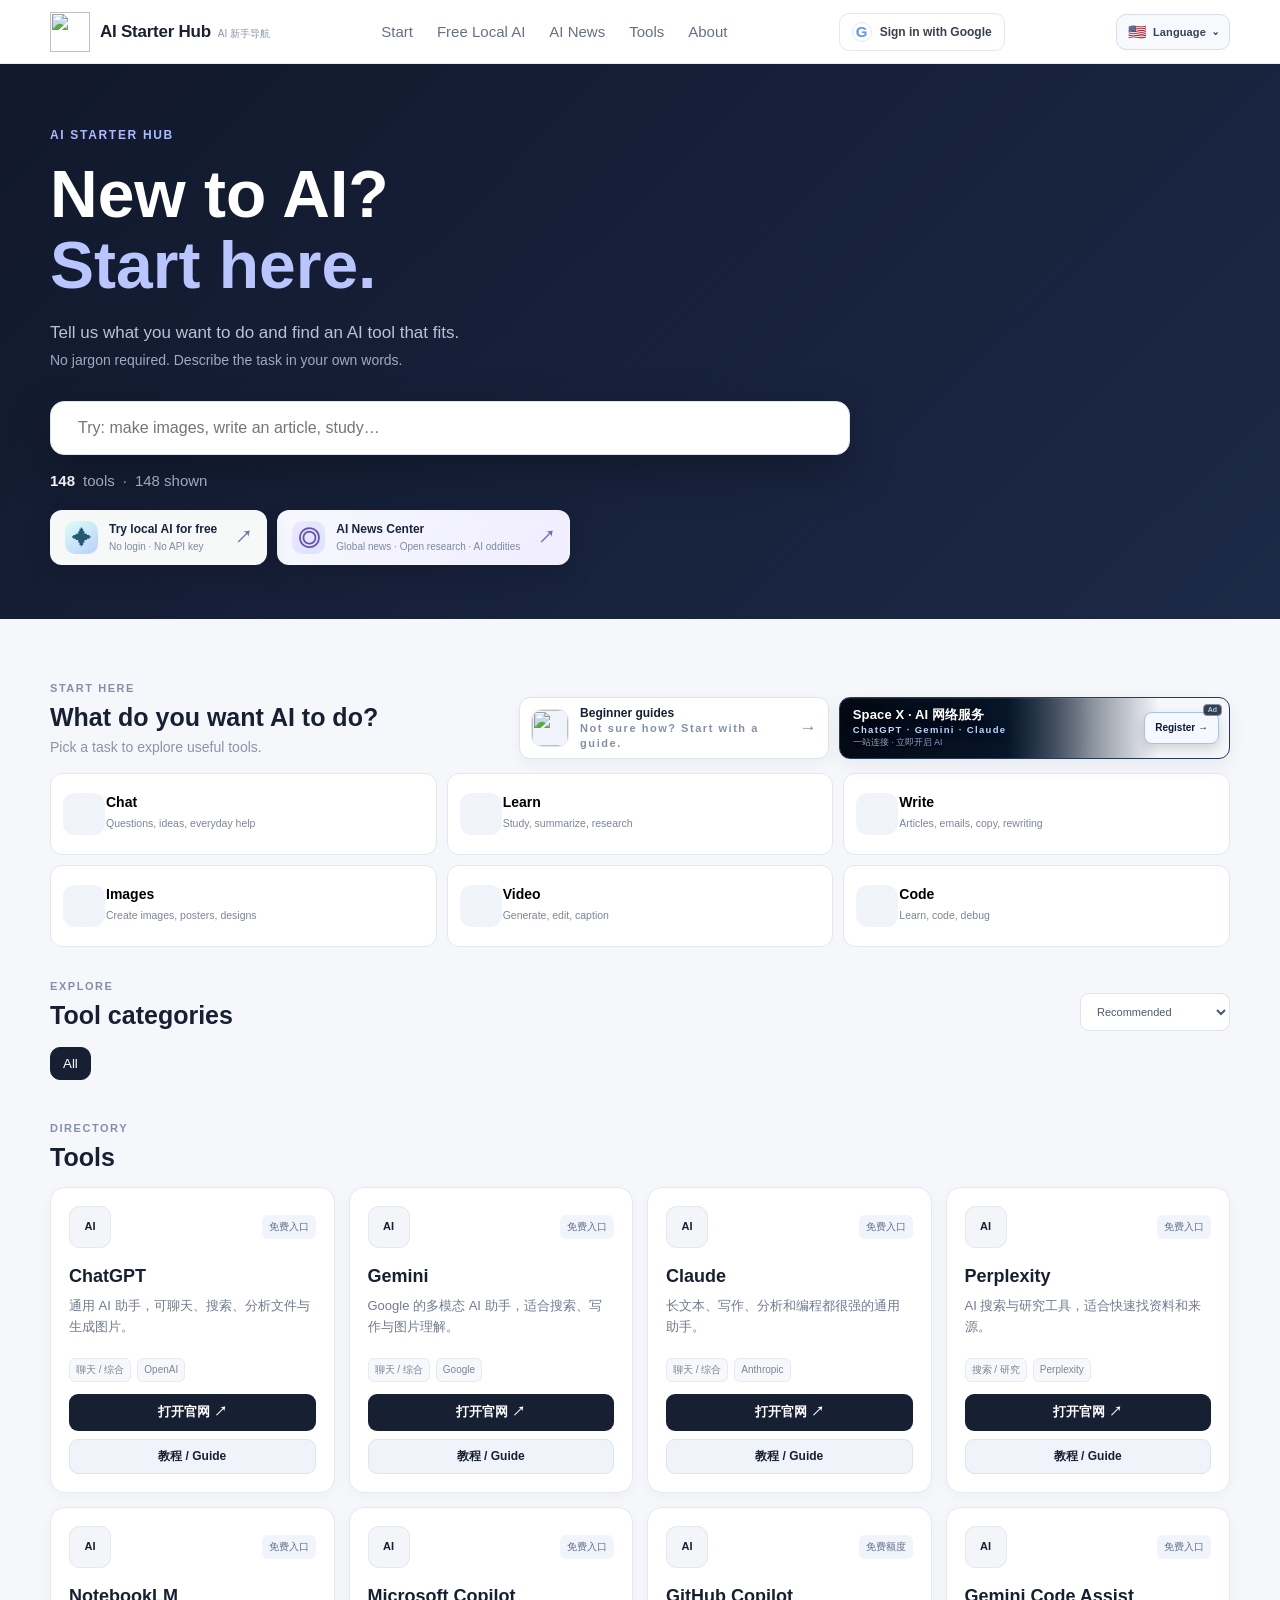
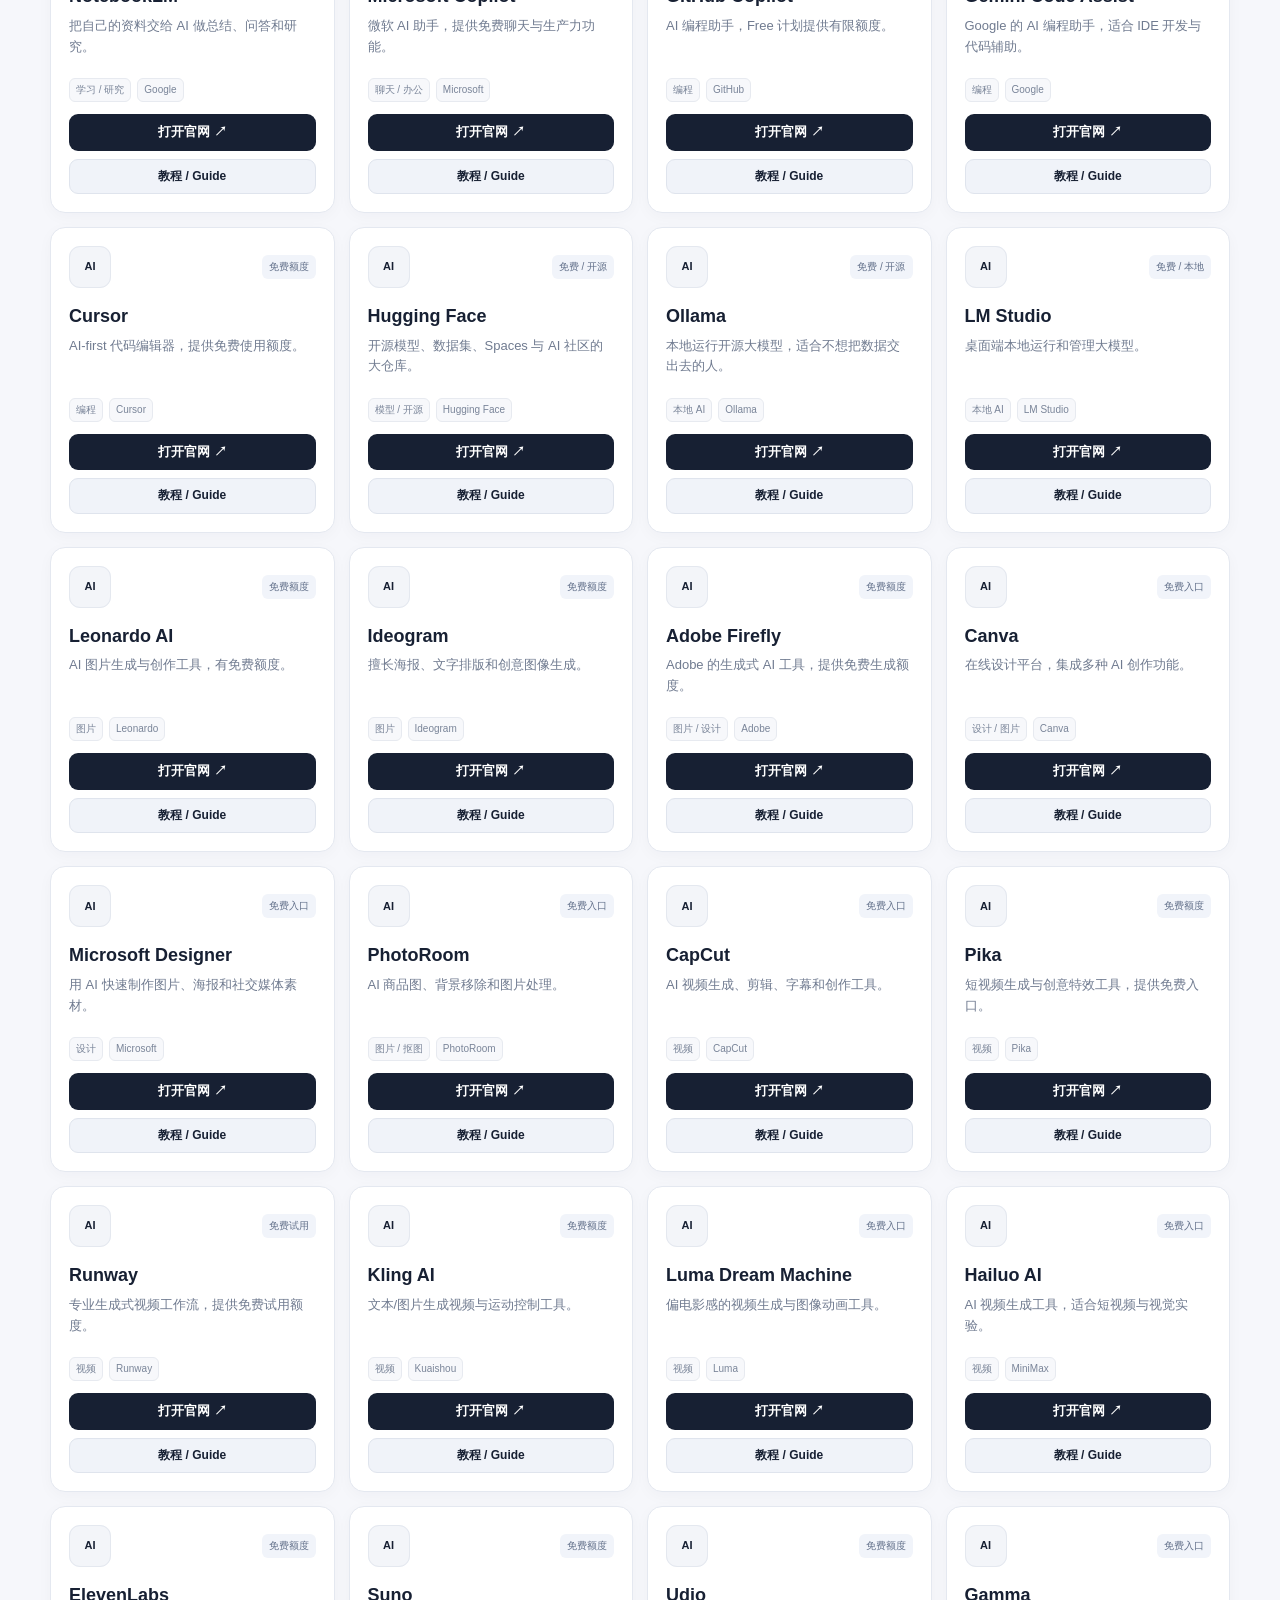
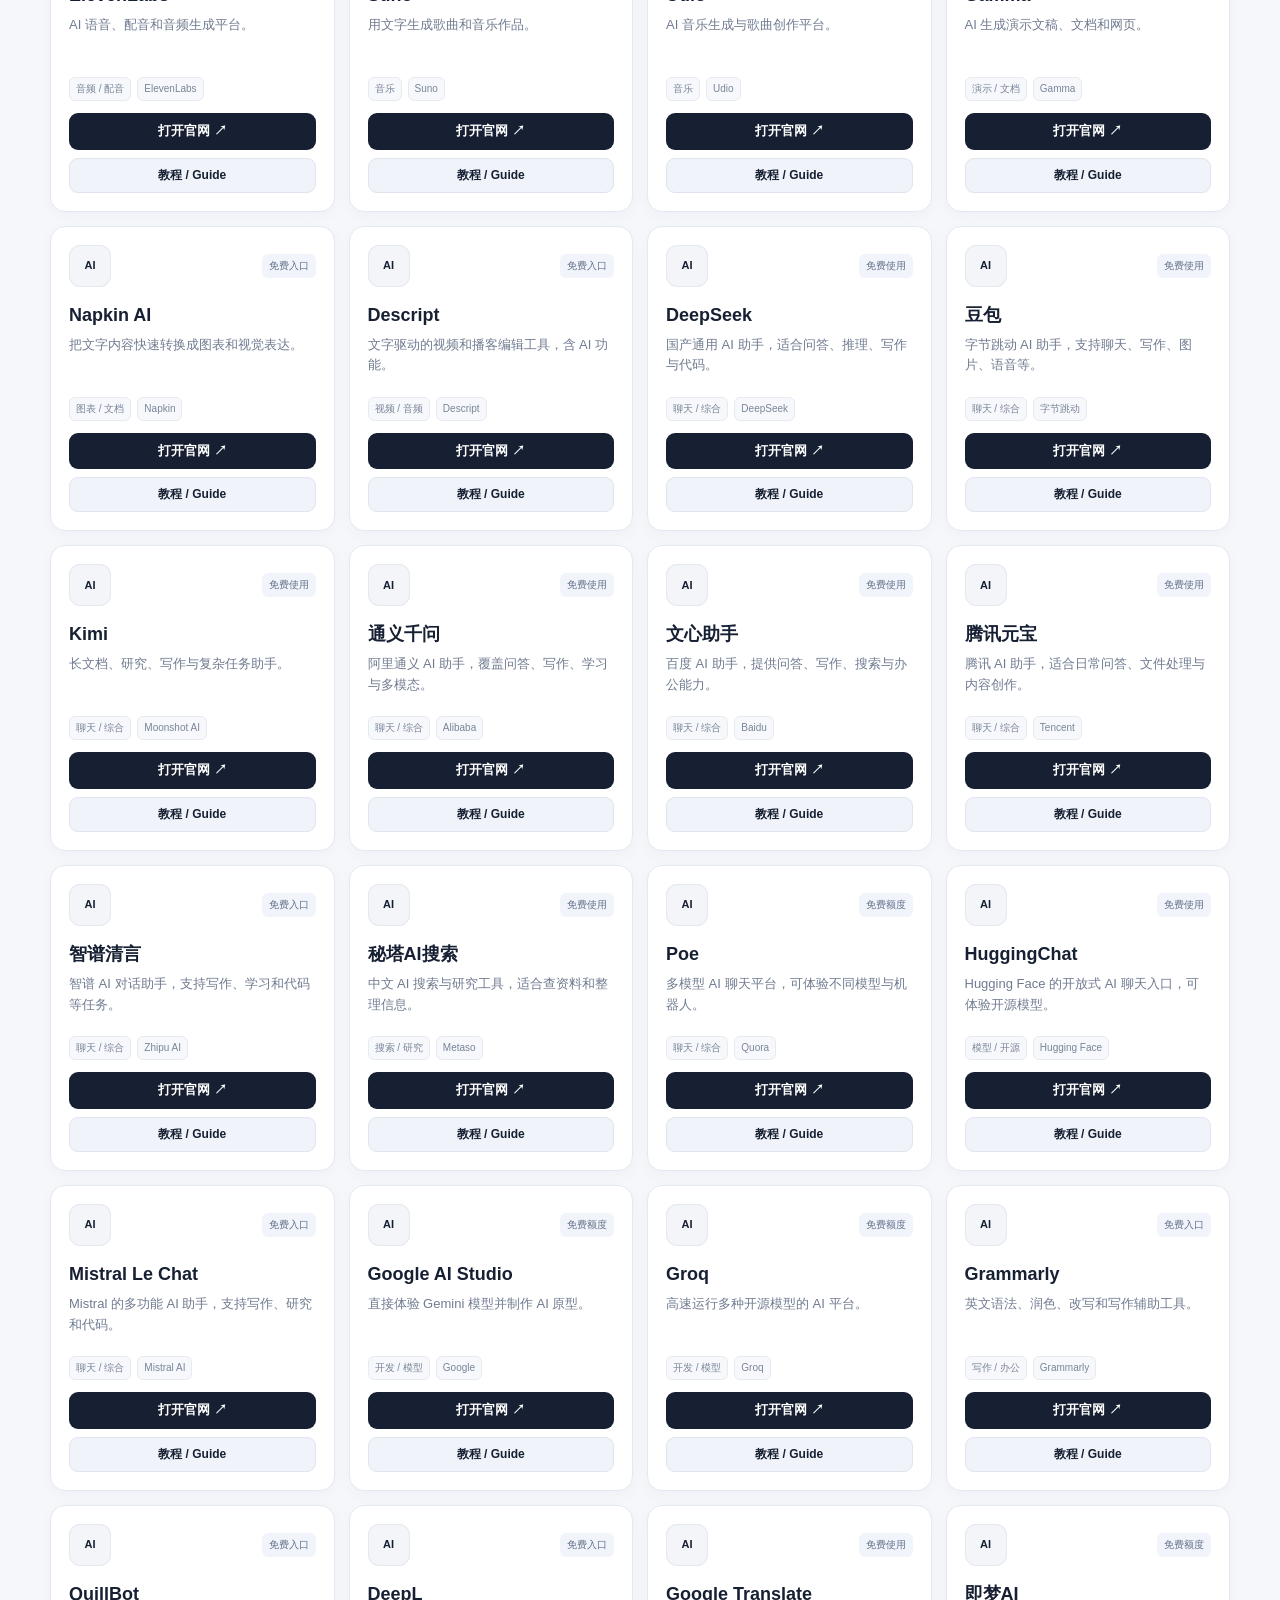
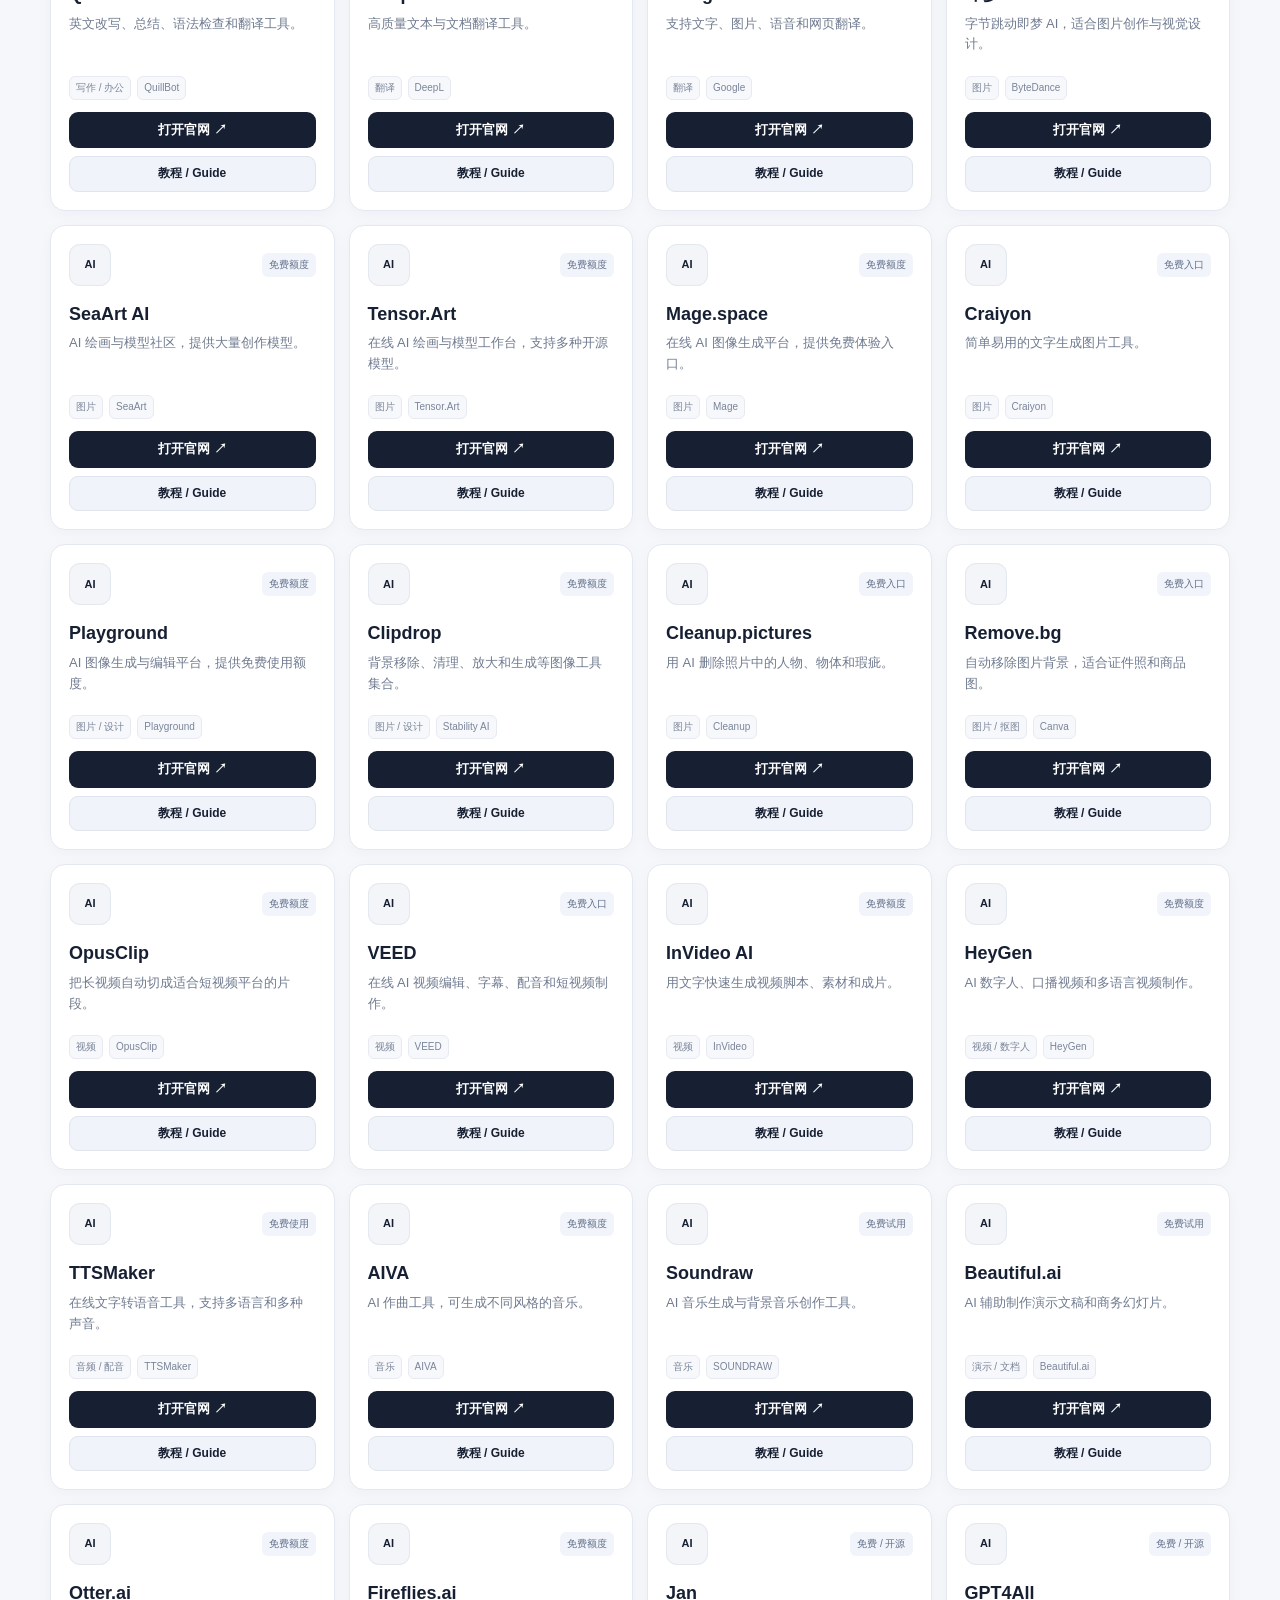
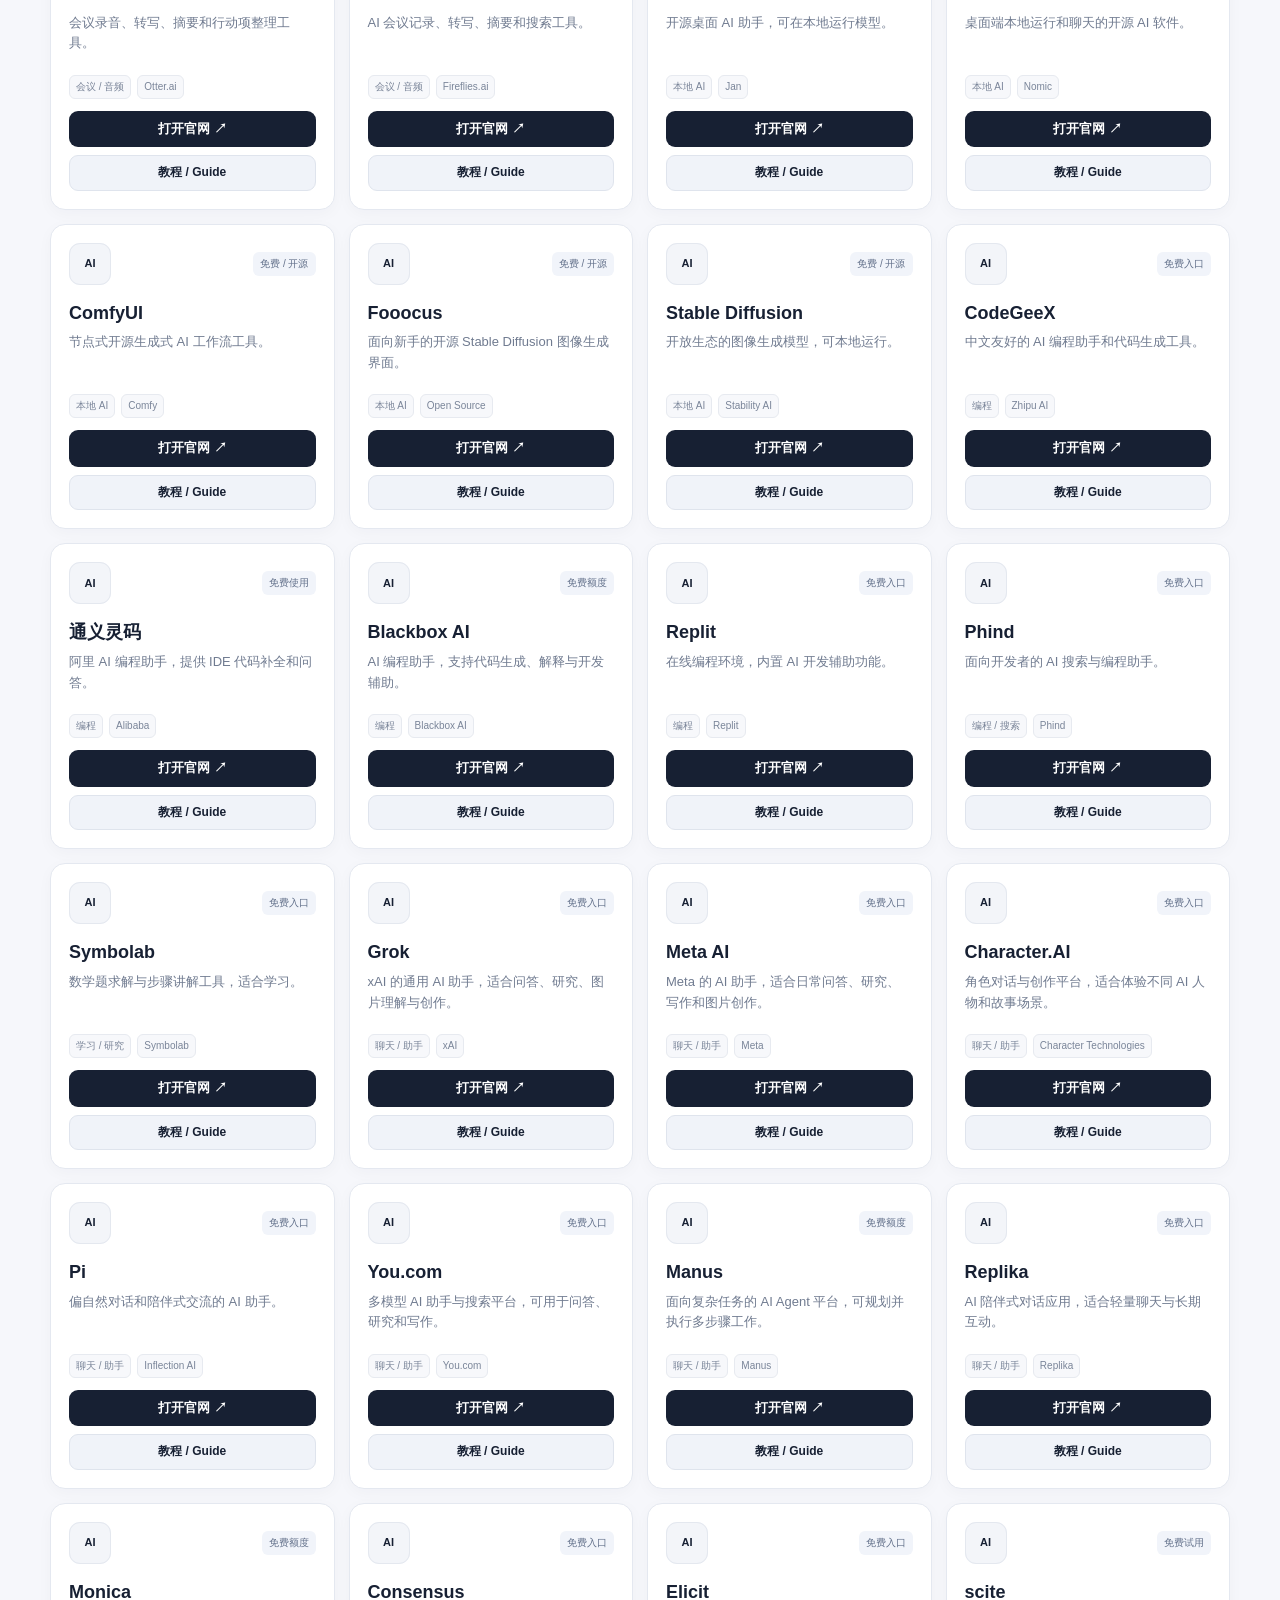
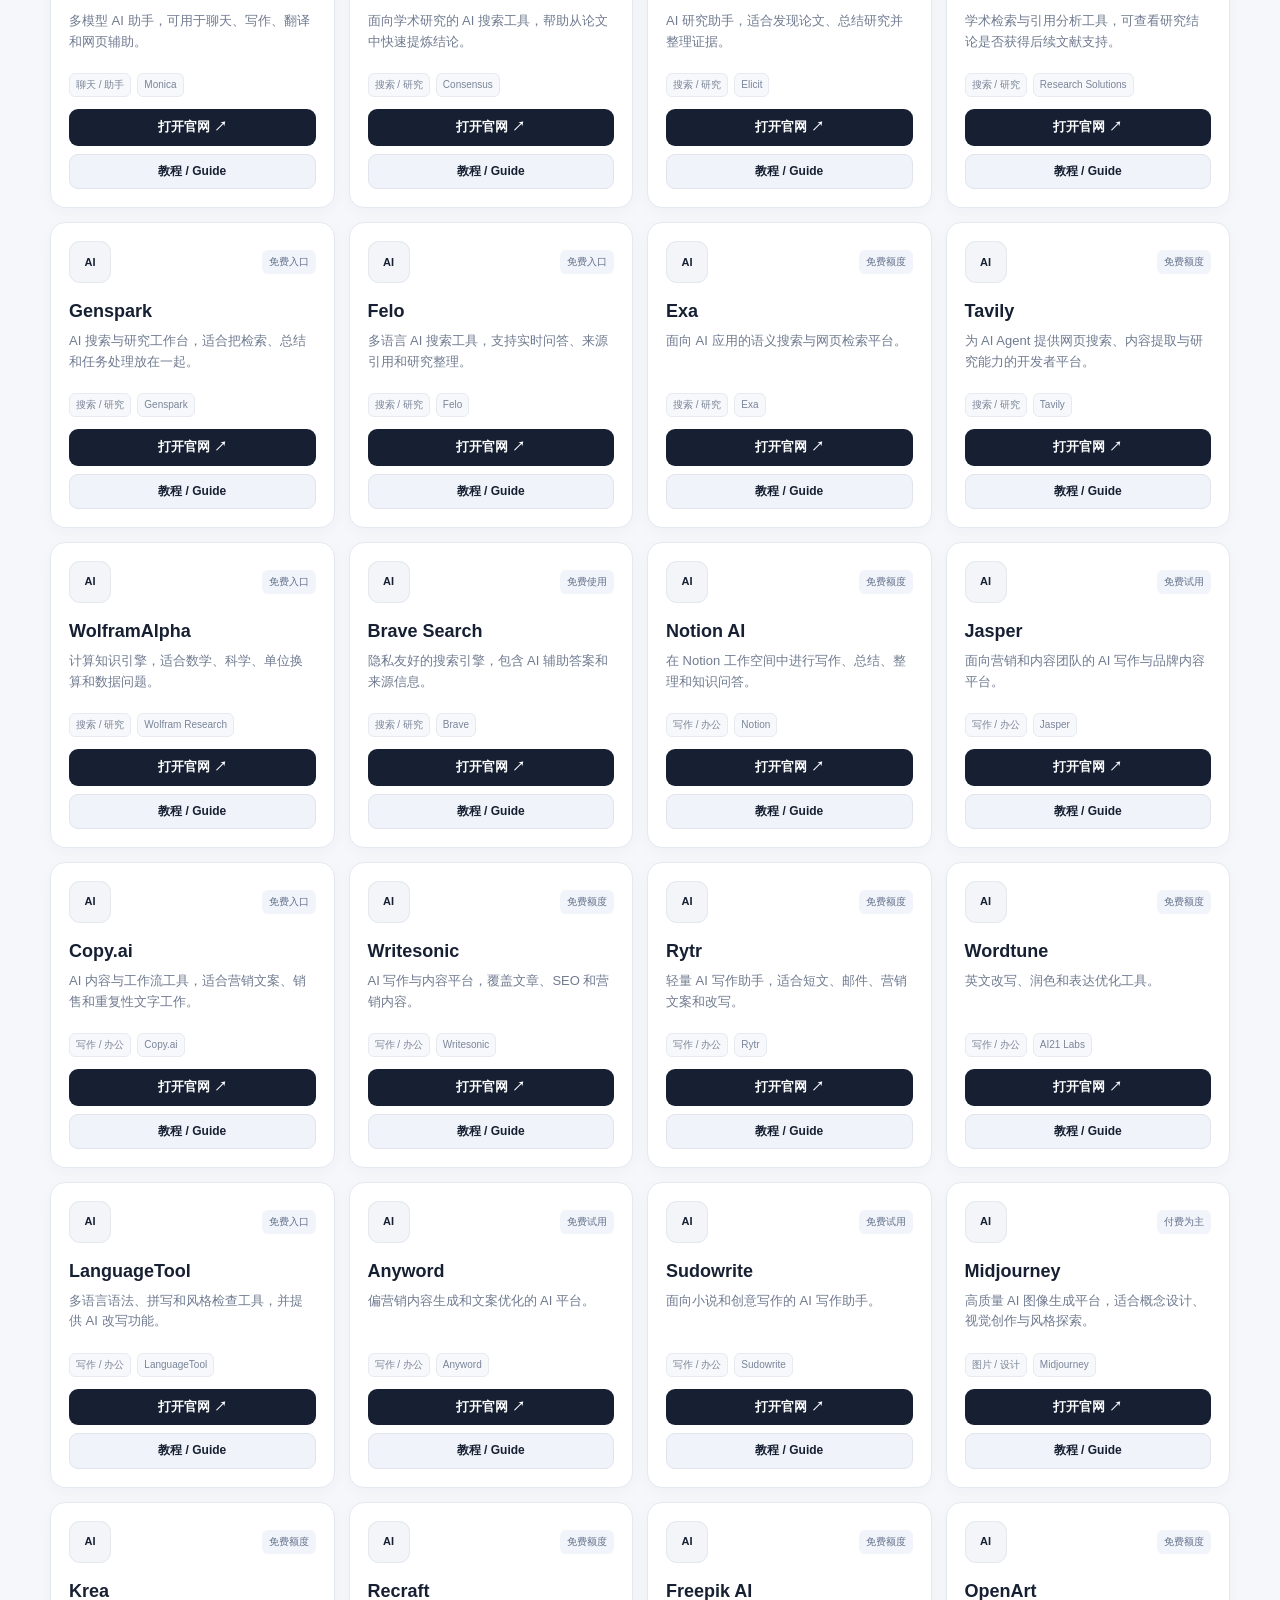
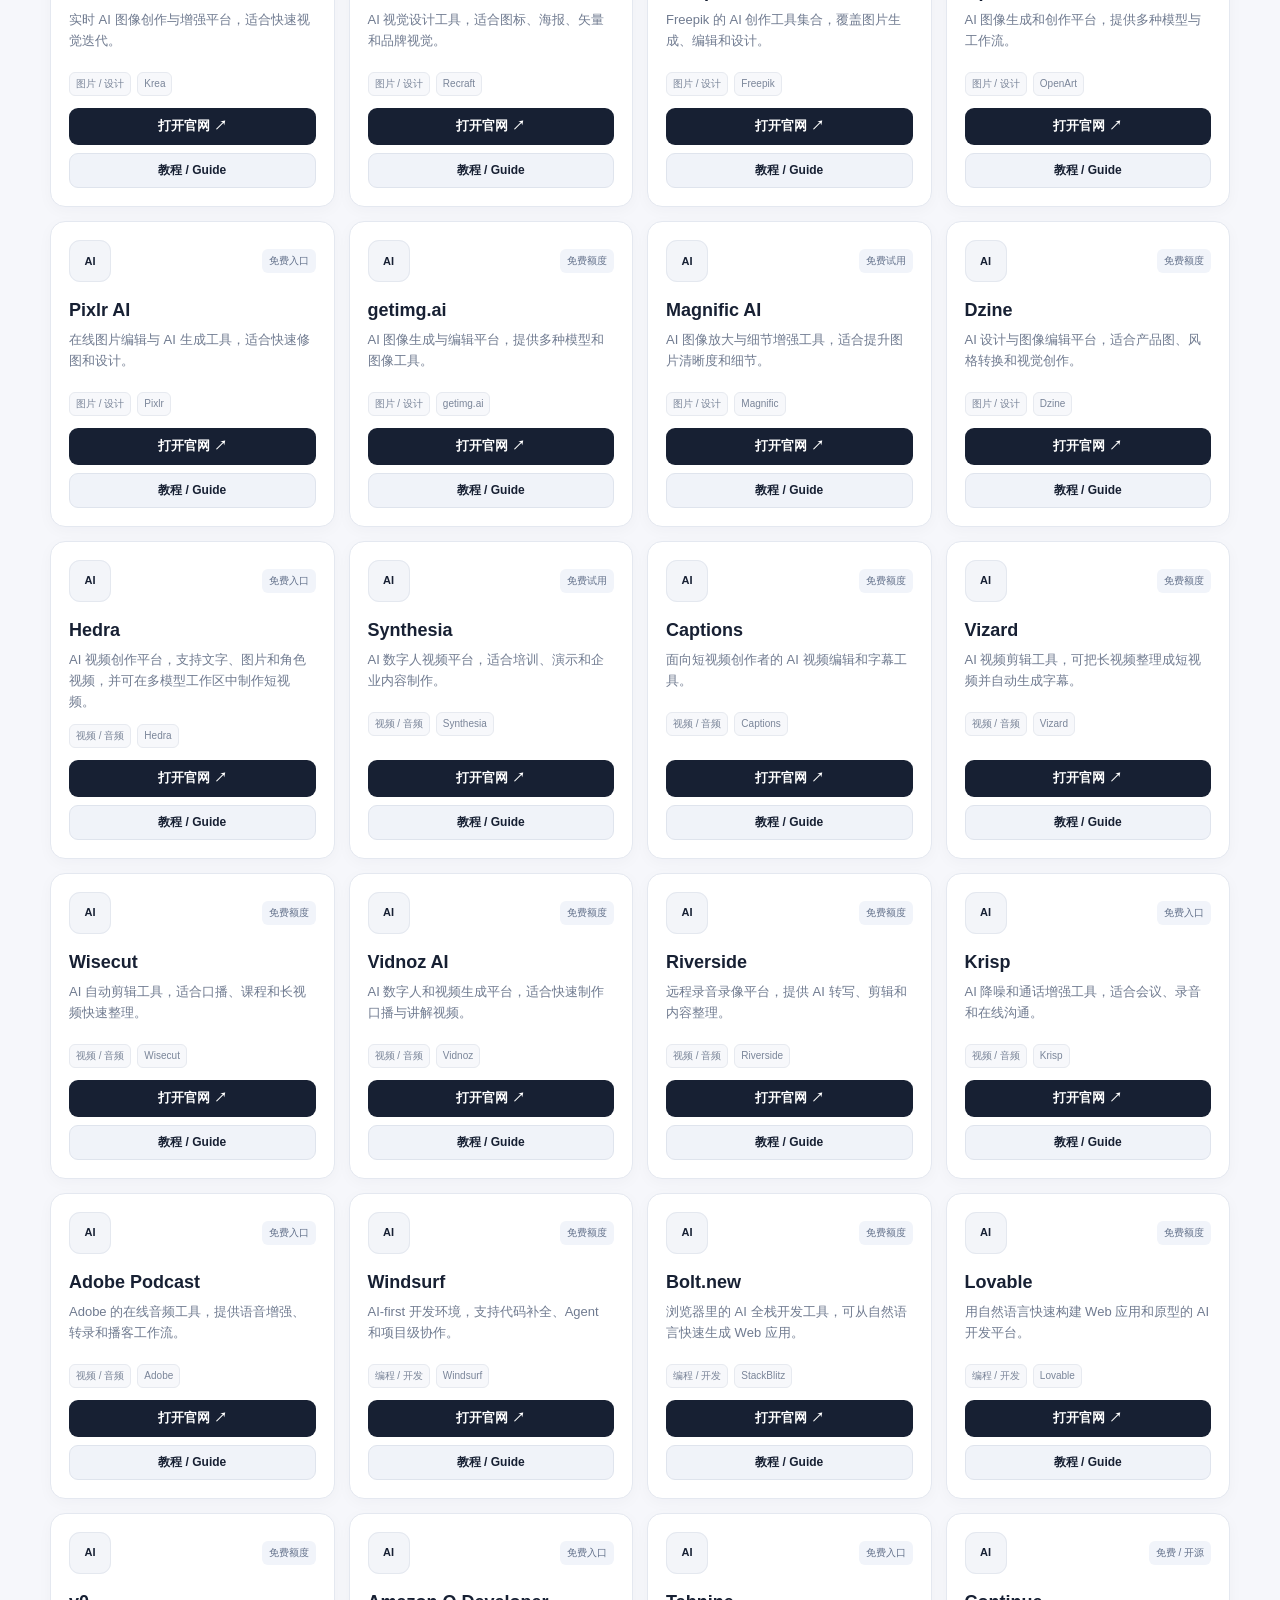
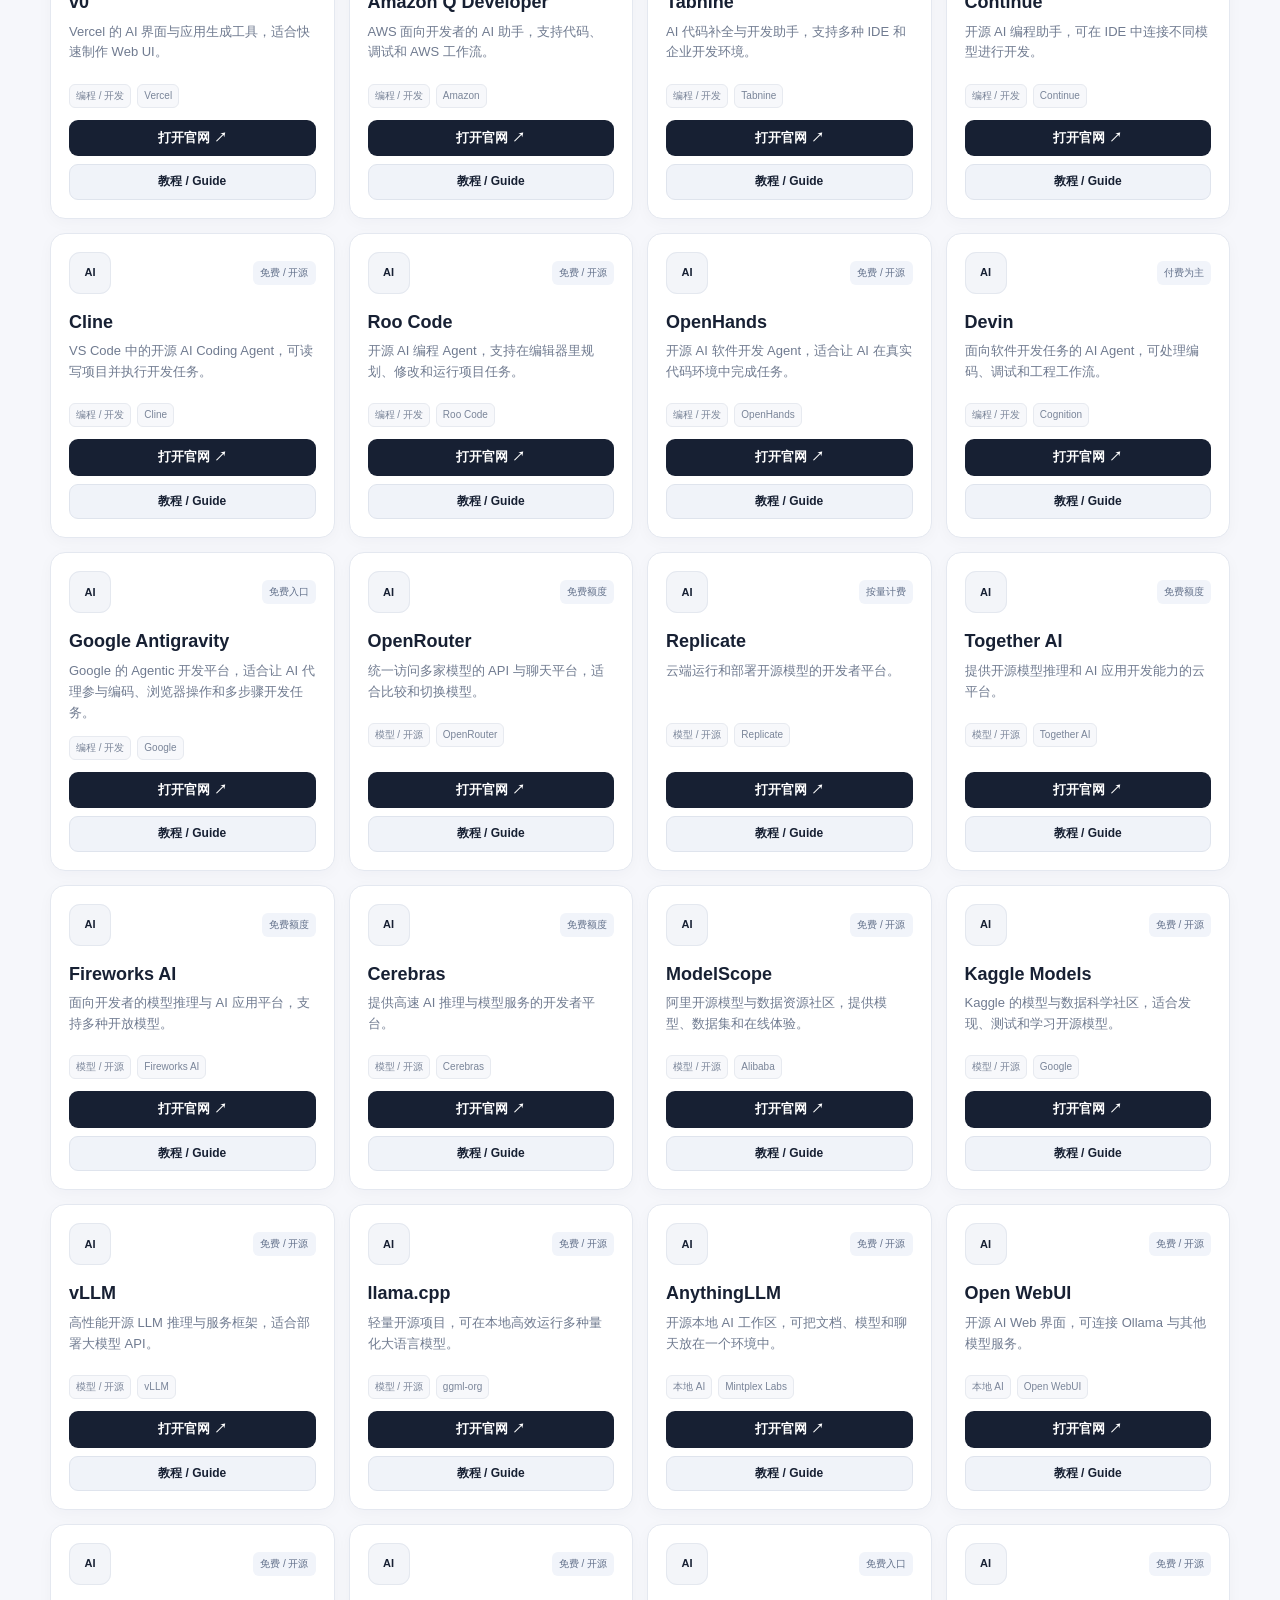
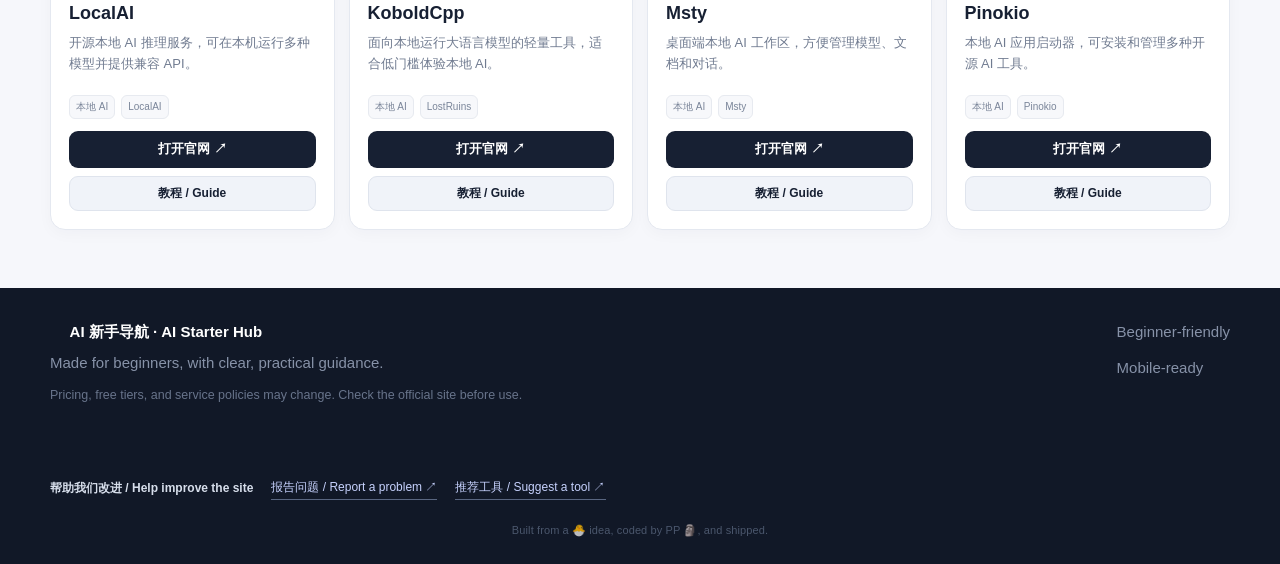
==== commit de031fb3: "fix: refresh homepage auth module cache" ====
--- a/index.html
+++ b/index.html
@@ -63,5 +63,5 @@
 </main>
 <footer id="about" class="footer"><div class="wrap footgrid"><div><strong><span class="icon-slot" data-icon="compass"></span> AI 新手导航 · AI Starter Hub</strong><p>让第一次接触 AI 的人，也能轻松找到入口。<br>Made for beginners, with simple bilingual descriptions.</p><small>免费额度和服务政策可能变化，请以官方页面为准。 / Pricing and free quotas may change.</small></div><div><span><span class="icon-slot" data-icon="compass"></span> 新手友好 / Beginner-friendly</span><span><span class="icon-slot" data-icon="mobile"></span> 移动端 / Mobile-ready</span></div></div><div class="wrap footer-feedback"><span>帮助我们改进 / Help improve the site</span><a href="https://github.com/starterhub-dev/ai-tools/issues/new?template=bug_report.yml" target="_blank" rel="noopener noreferrer">报告问题 / Report a problem ↗</a><a href="https://github.com/starterhub-dev/ai-tools/issues/new?template=tool_request.yml" target="_blank" rel="noopener noreferrer">推荐工具 / Suggest a tool ↗</a></div><div class="easter-egg">本项目由一只 🐣 提出需求，由一只（PP）🗿 疯狂写代码，最终成功上线</div></footer>
 <script src="analytics-config.js?v=20261016-1"></script><script src="analytics.js?v=20261016-1"></script><script src="icons.js?v=20261004-3"></script><script src="tool-id.js?v=20261004-1"></script><script src="categories.js?v=20261004-2"></script><script src="search-config.js?v=20261005-5"></script><script src="i18n.js?v=20261027-news-1"></script><script src="search-core.js?v=20261006-1"></script><script src="favorites.js?v=20261004-3"></script><script src="recent.js?v=20261004-1"></script><script src="app.js?v=20261021-1"></script>
-<script src="search-suggestions.js?v=20261016-1"></script><script type="module" src="auth.js?v=20261007-1"></script>
+<script src="search-suggestions.js?v=20261016-1"></script><script type="module" src="auth.js?v=20261123-login-click-fix"></script>
 </body></html>
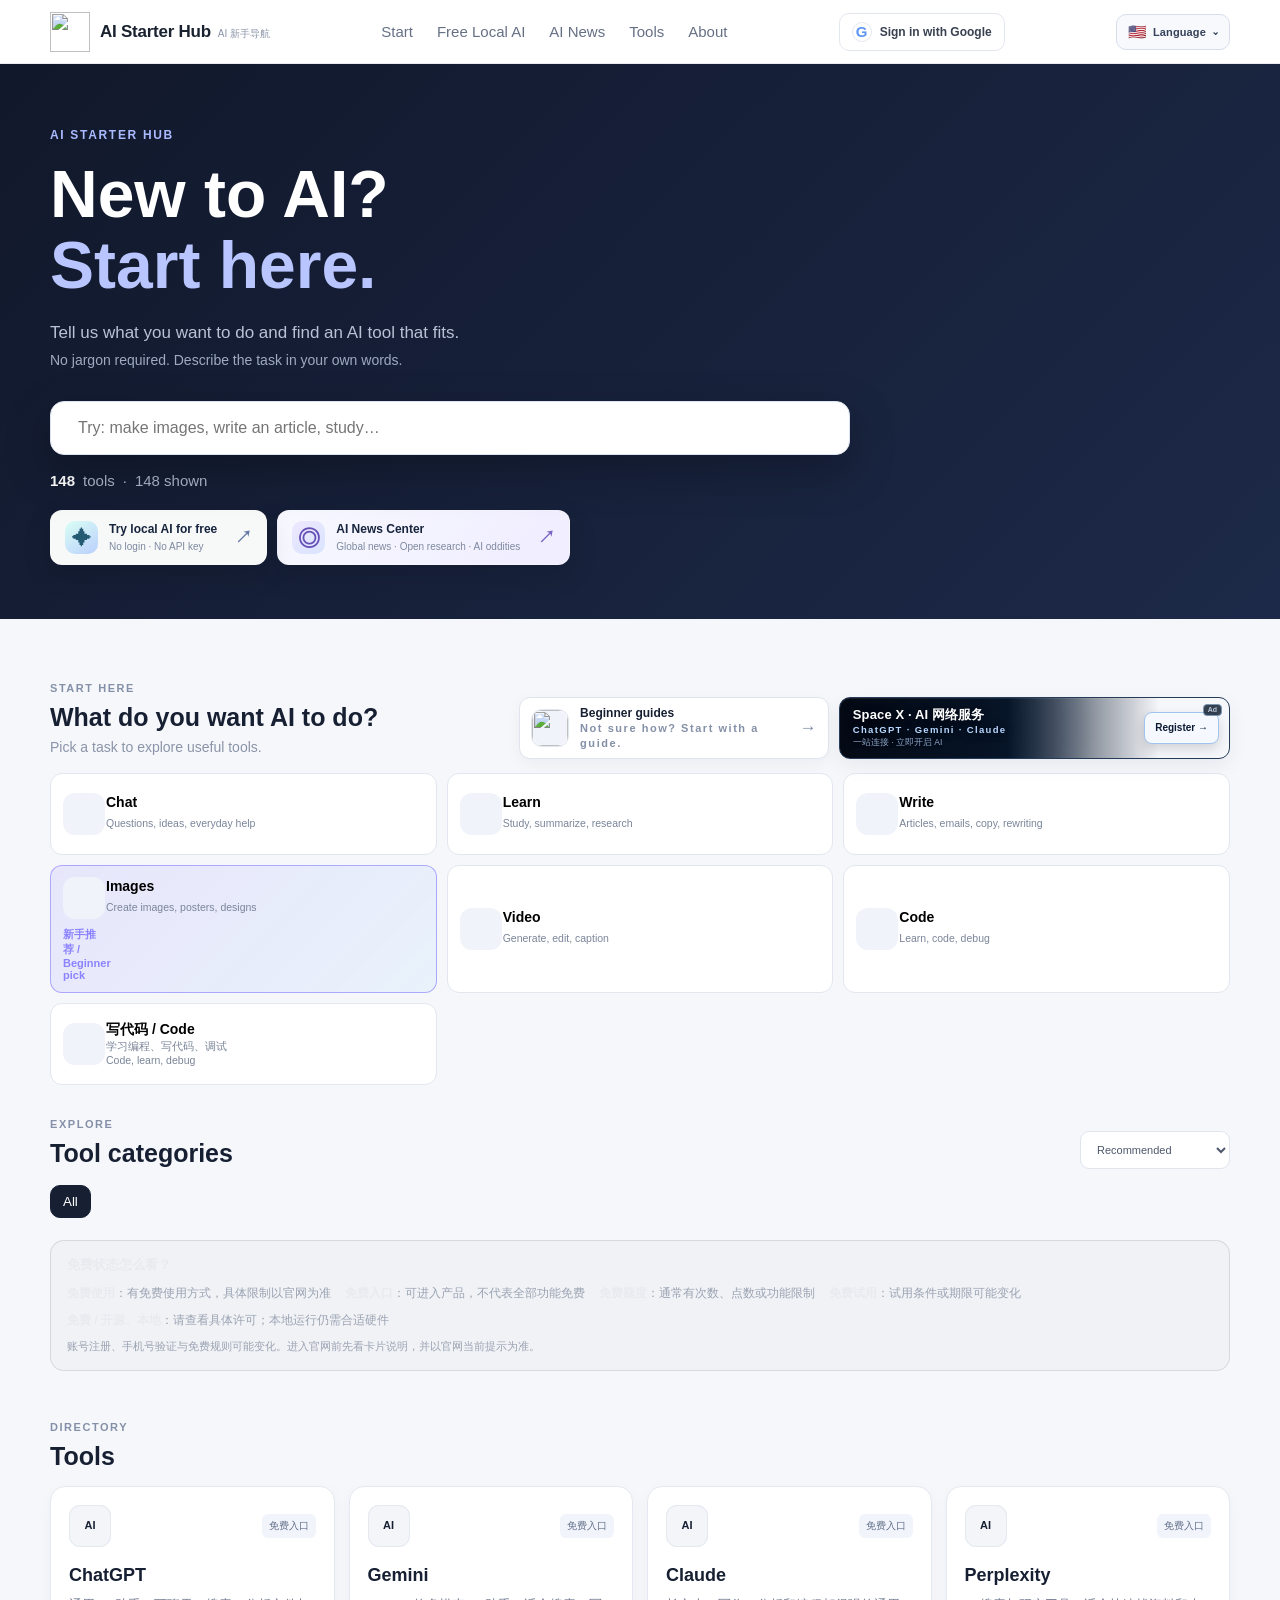
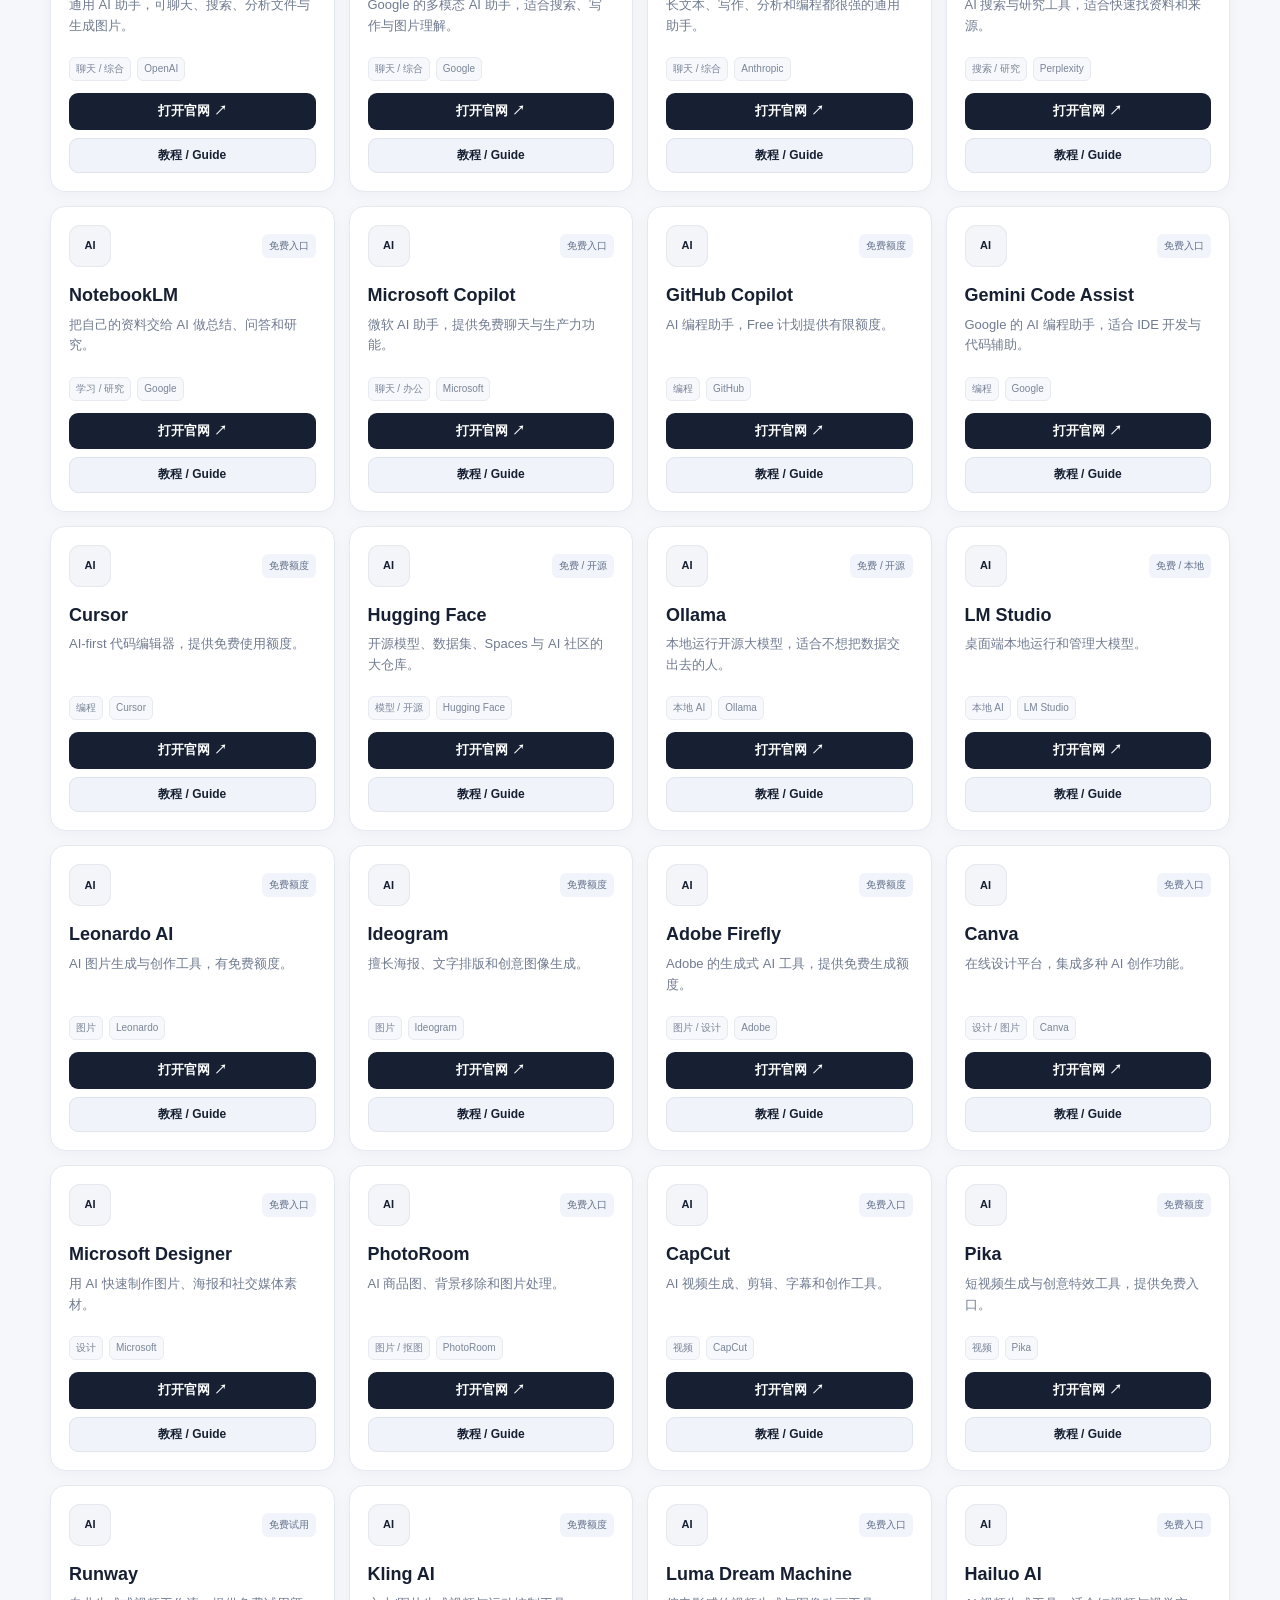
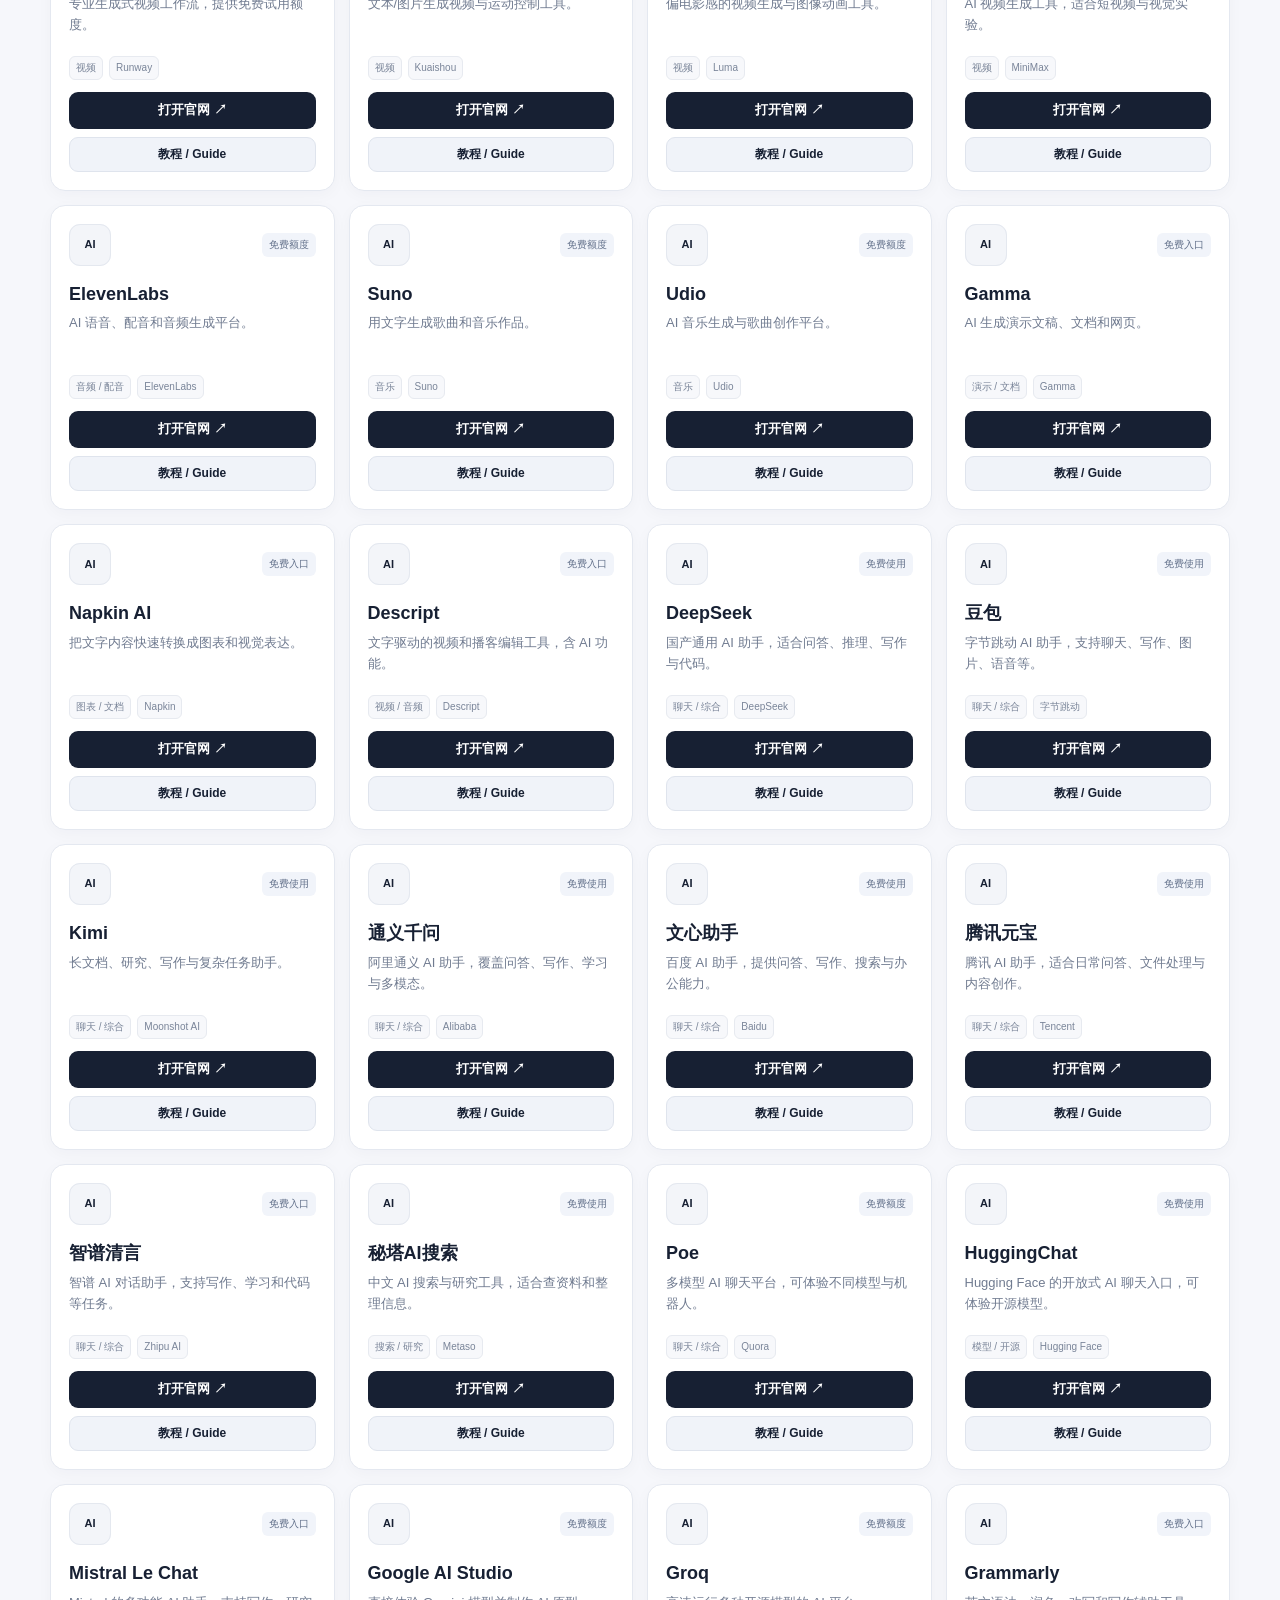
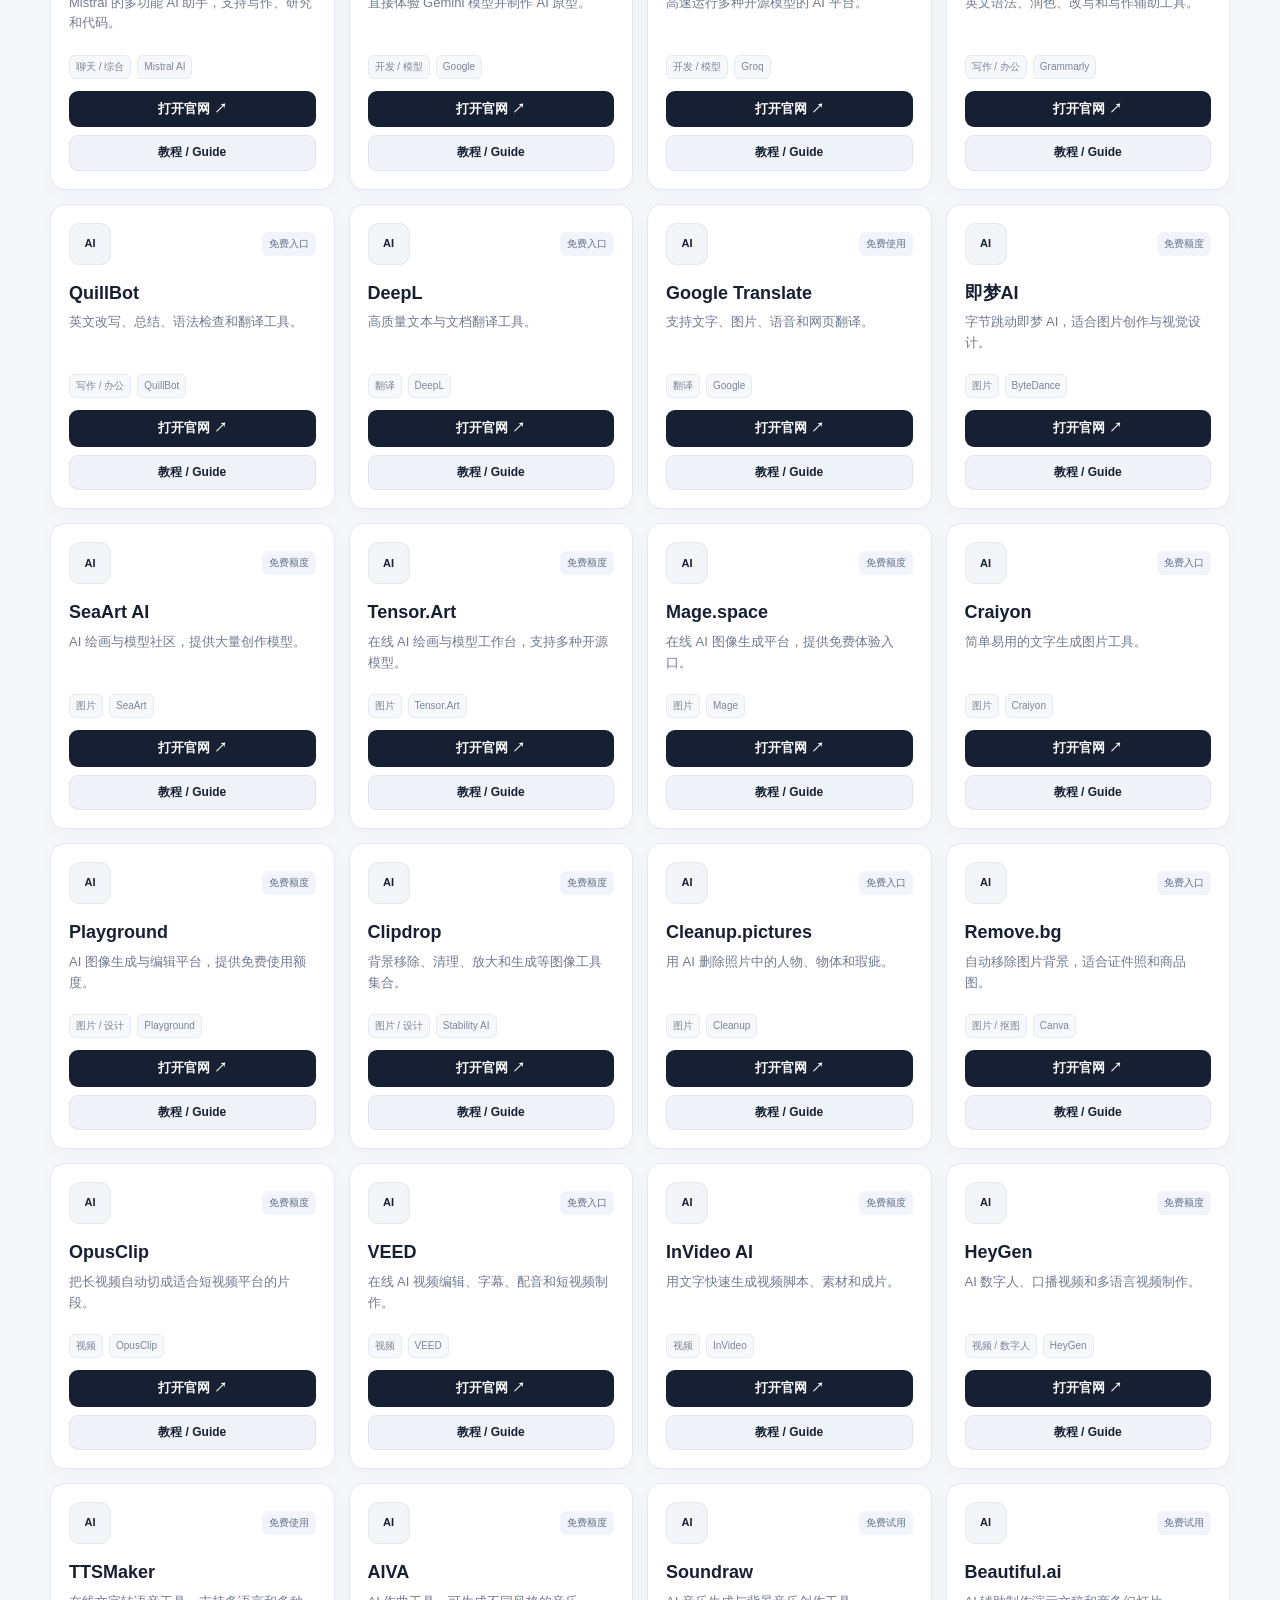
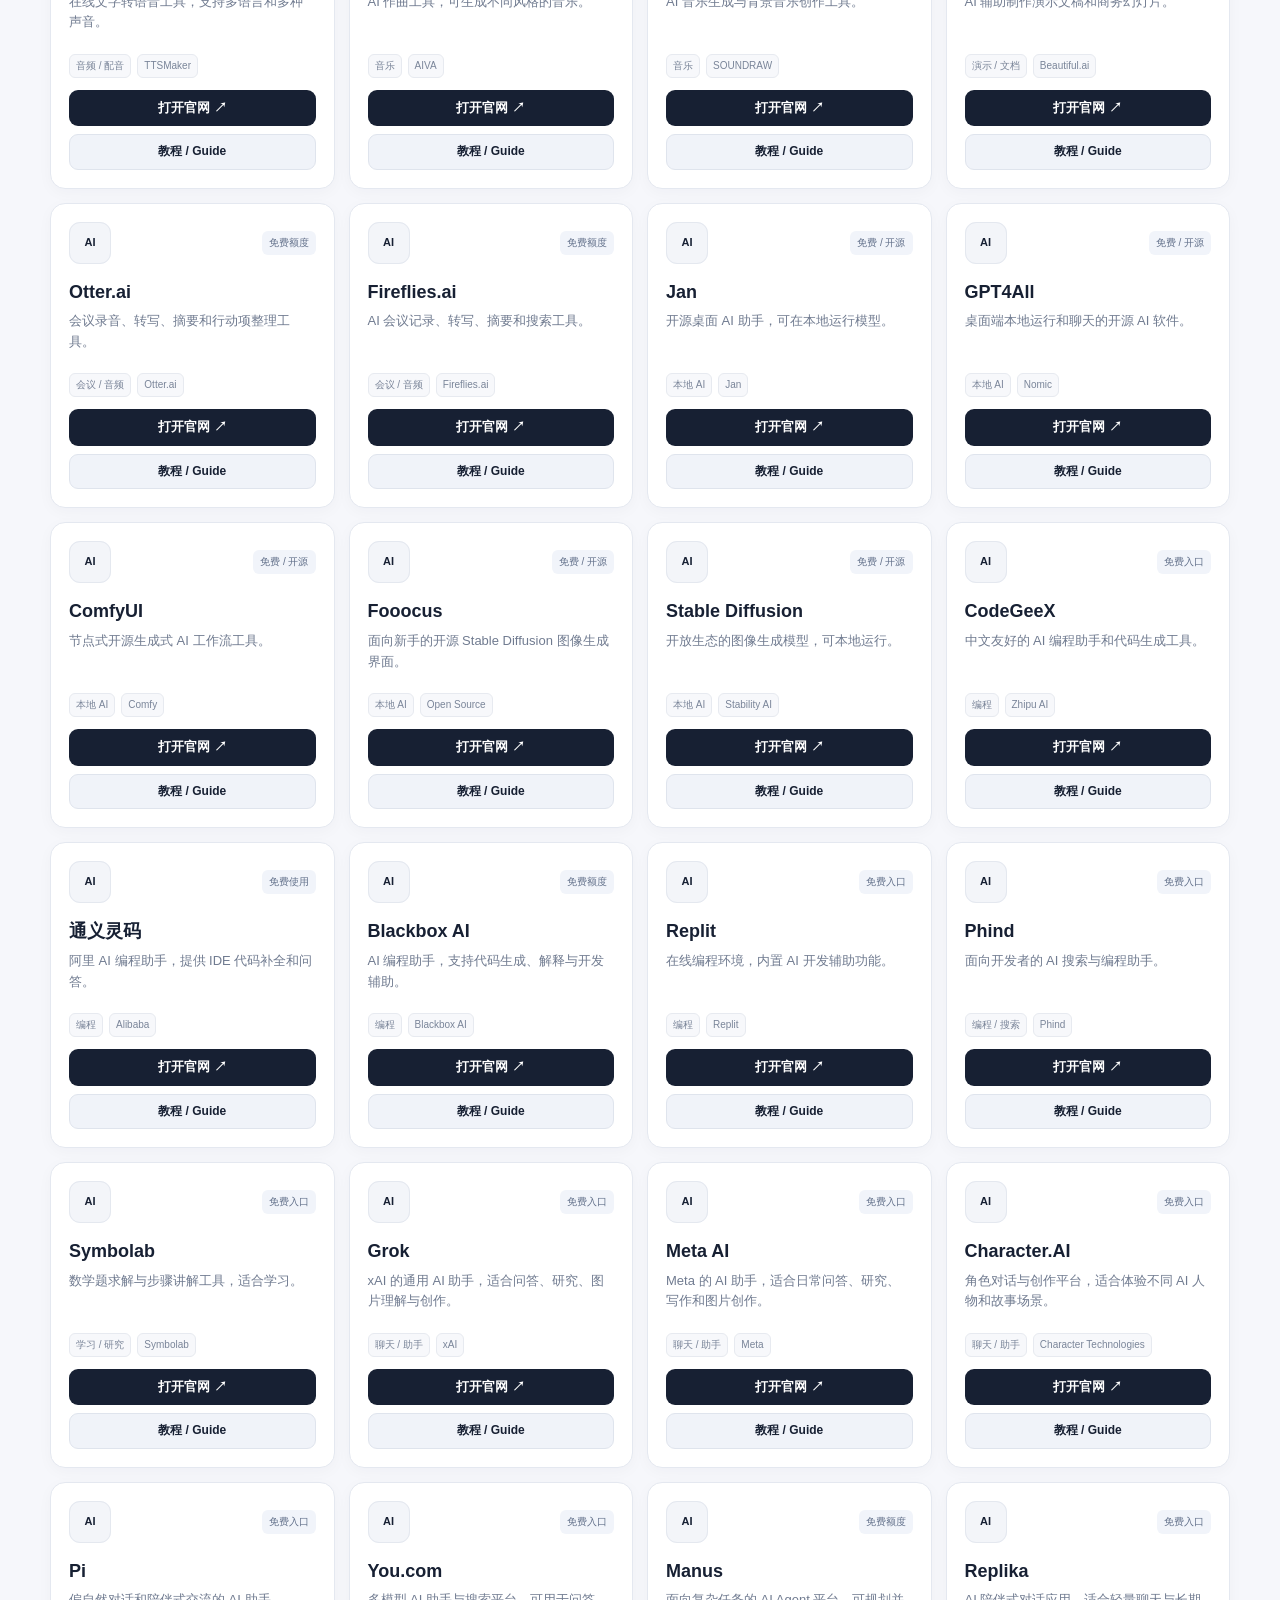
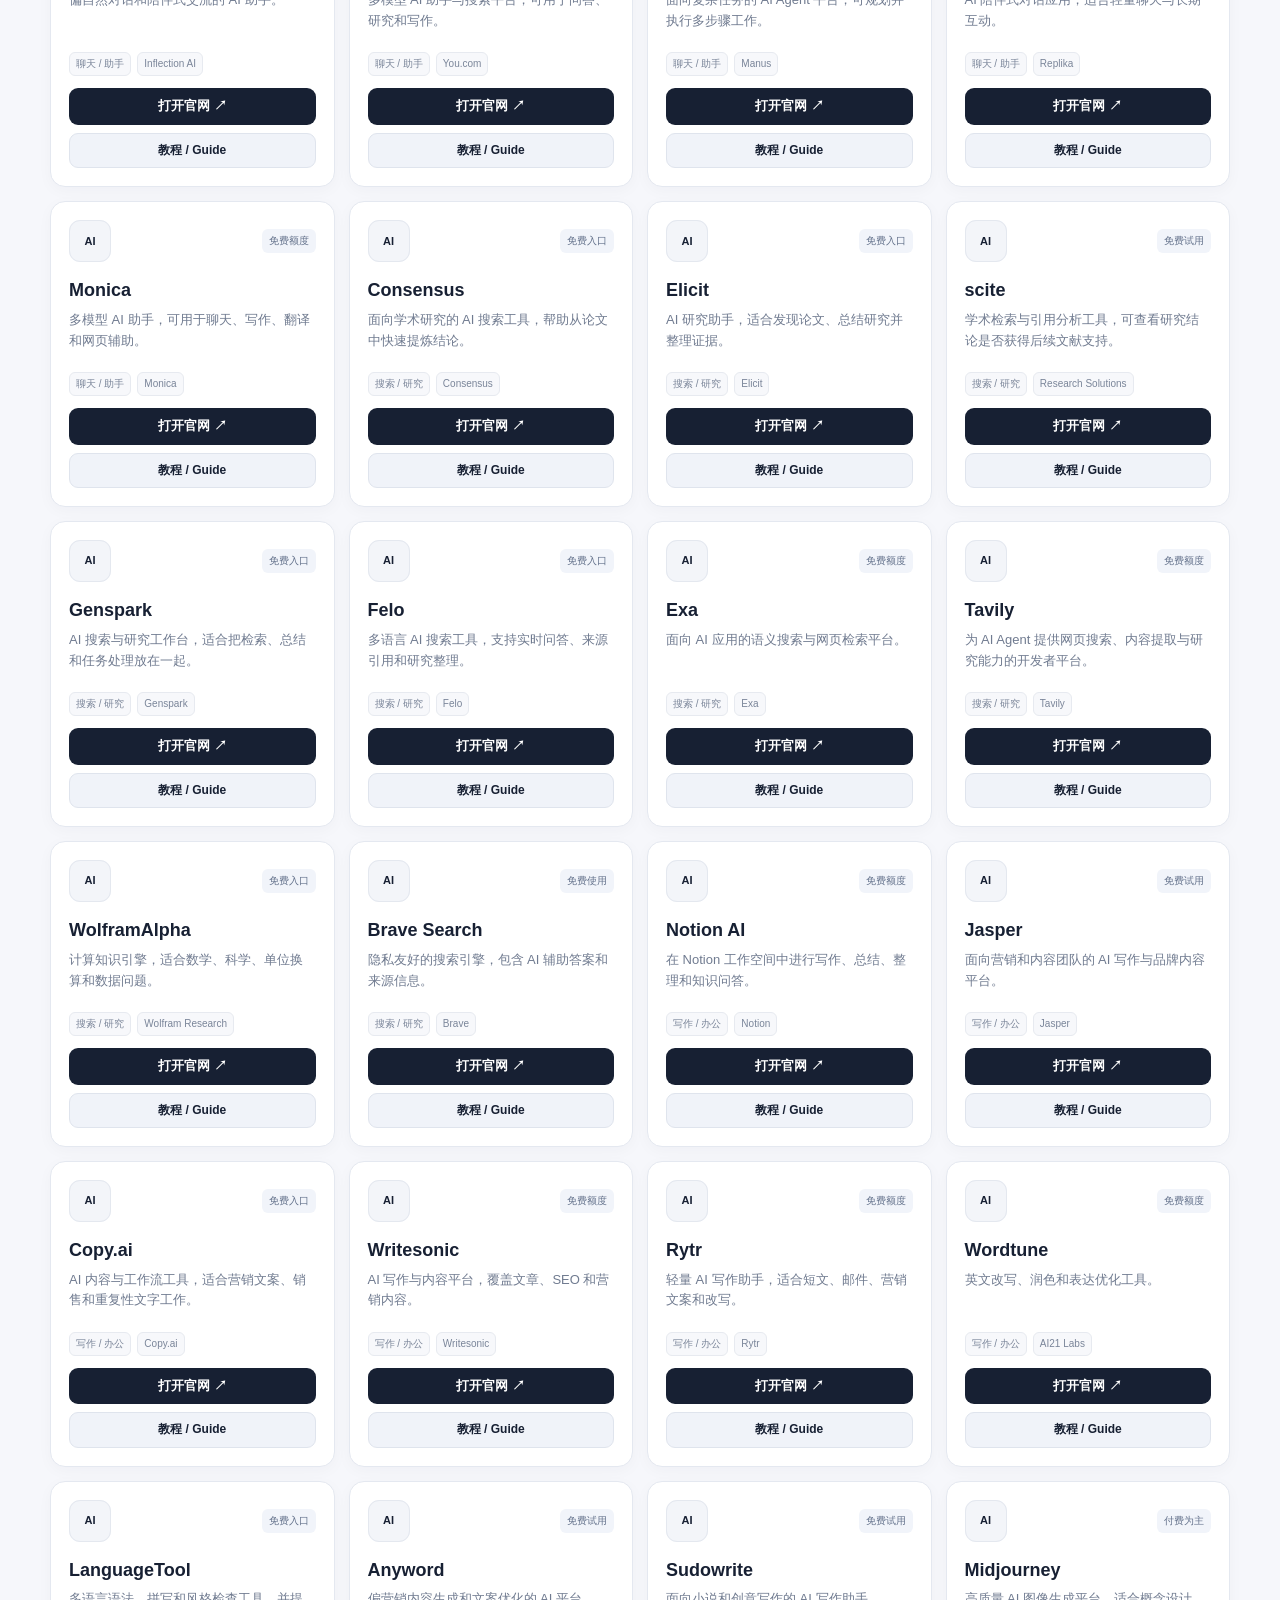
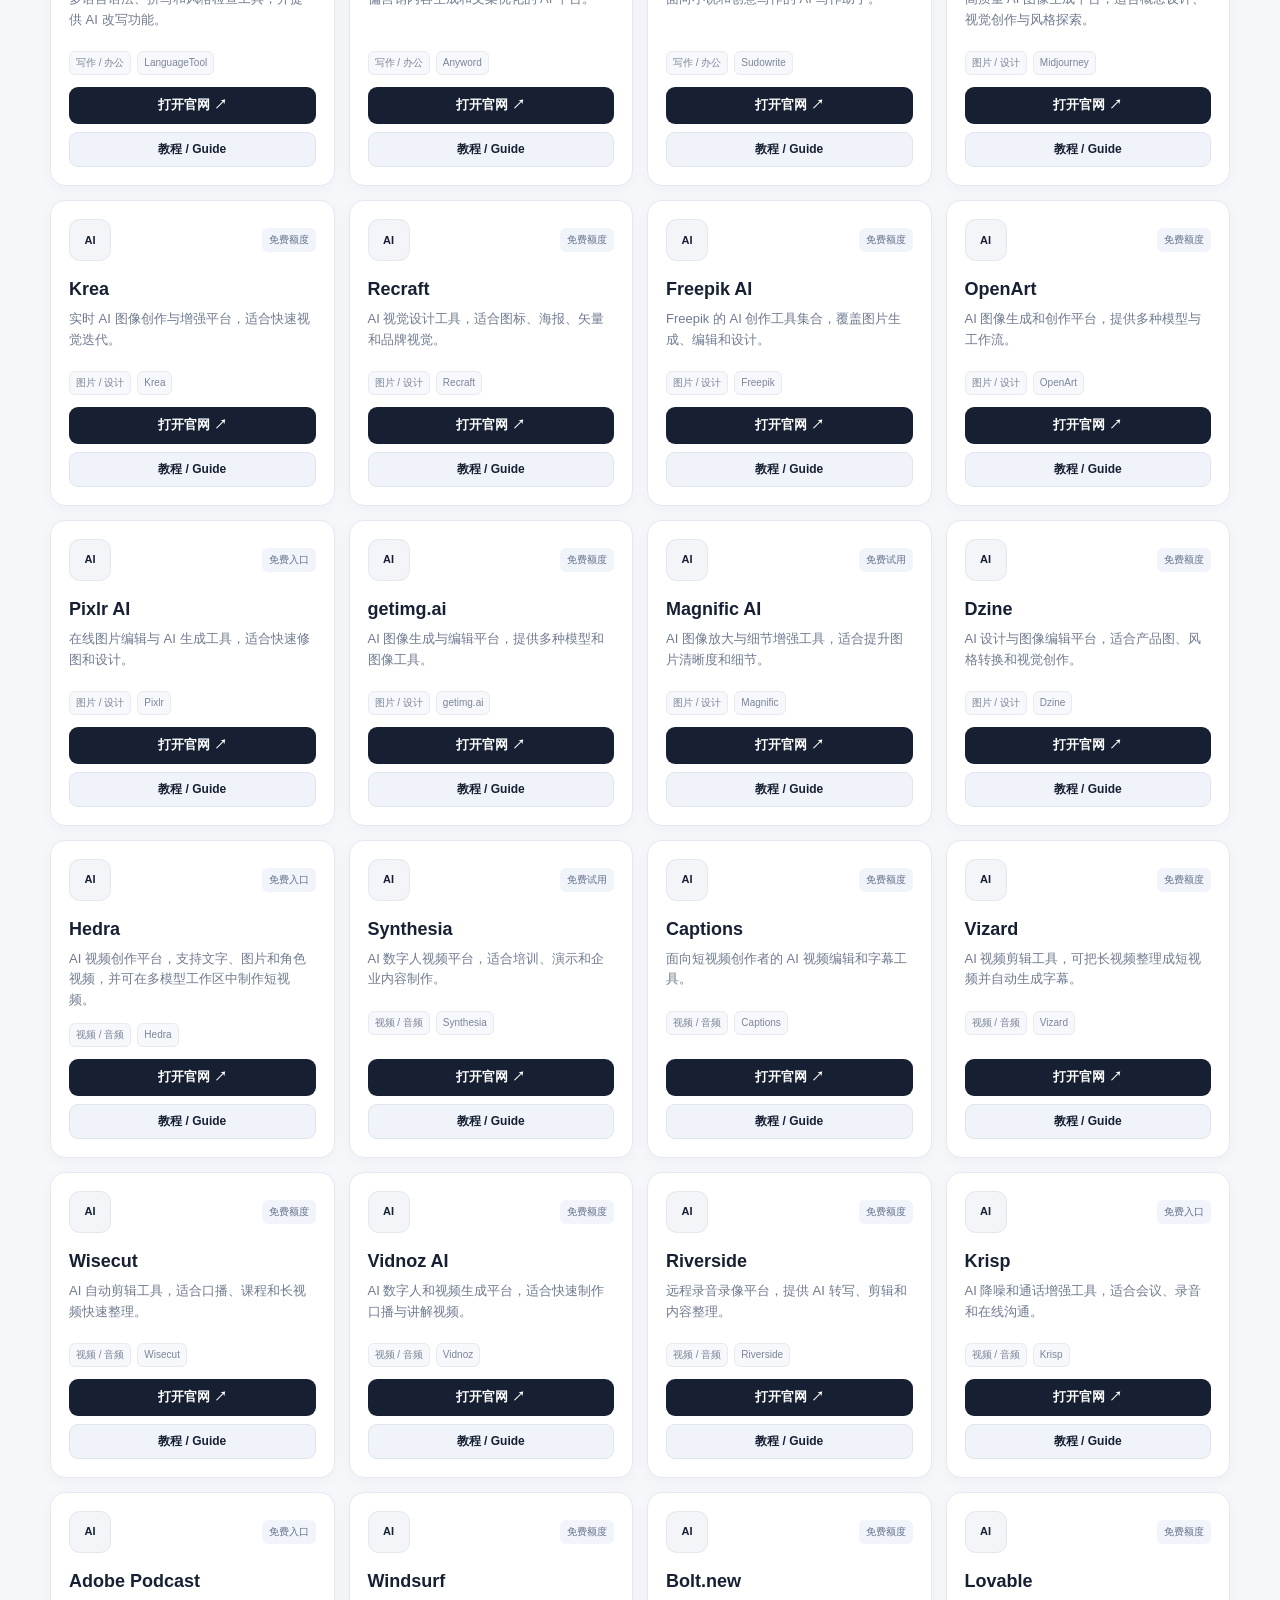
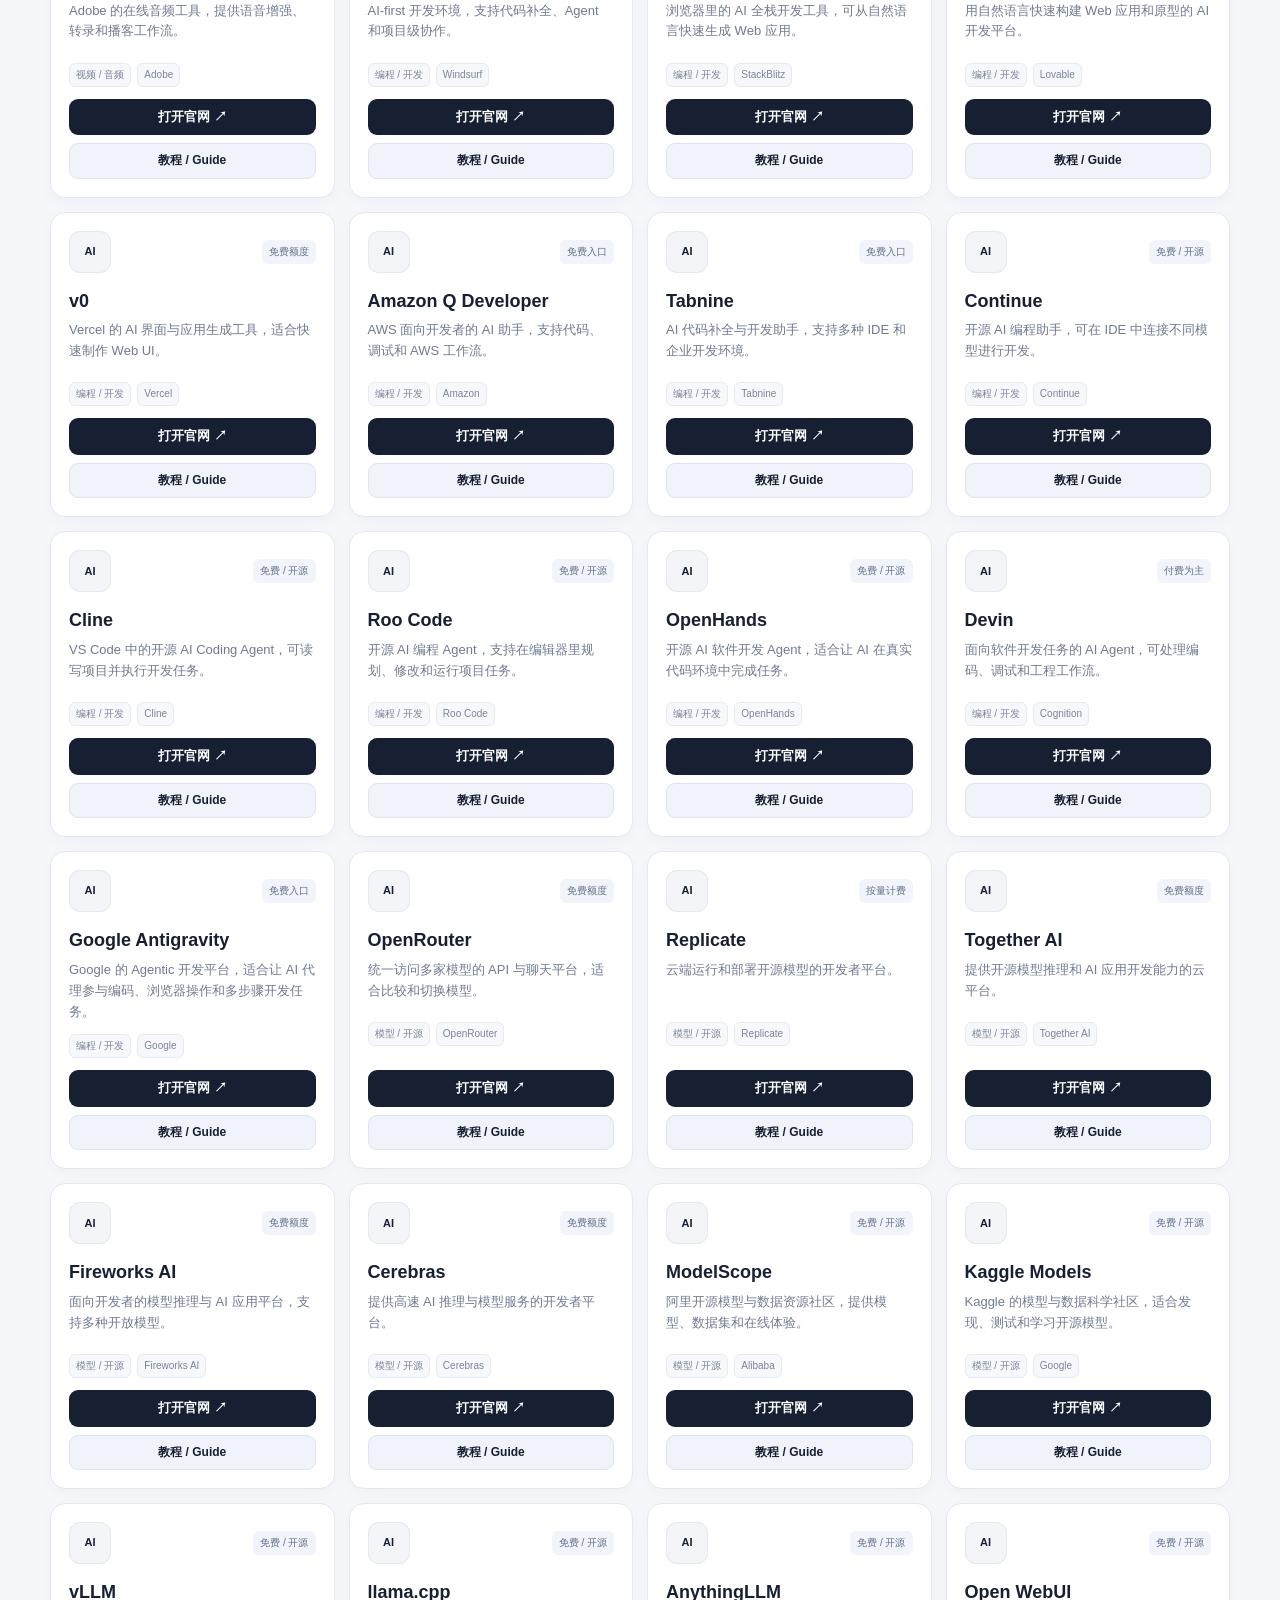
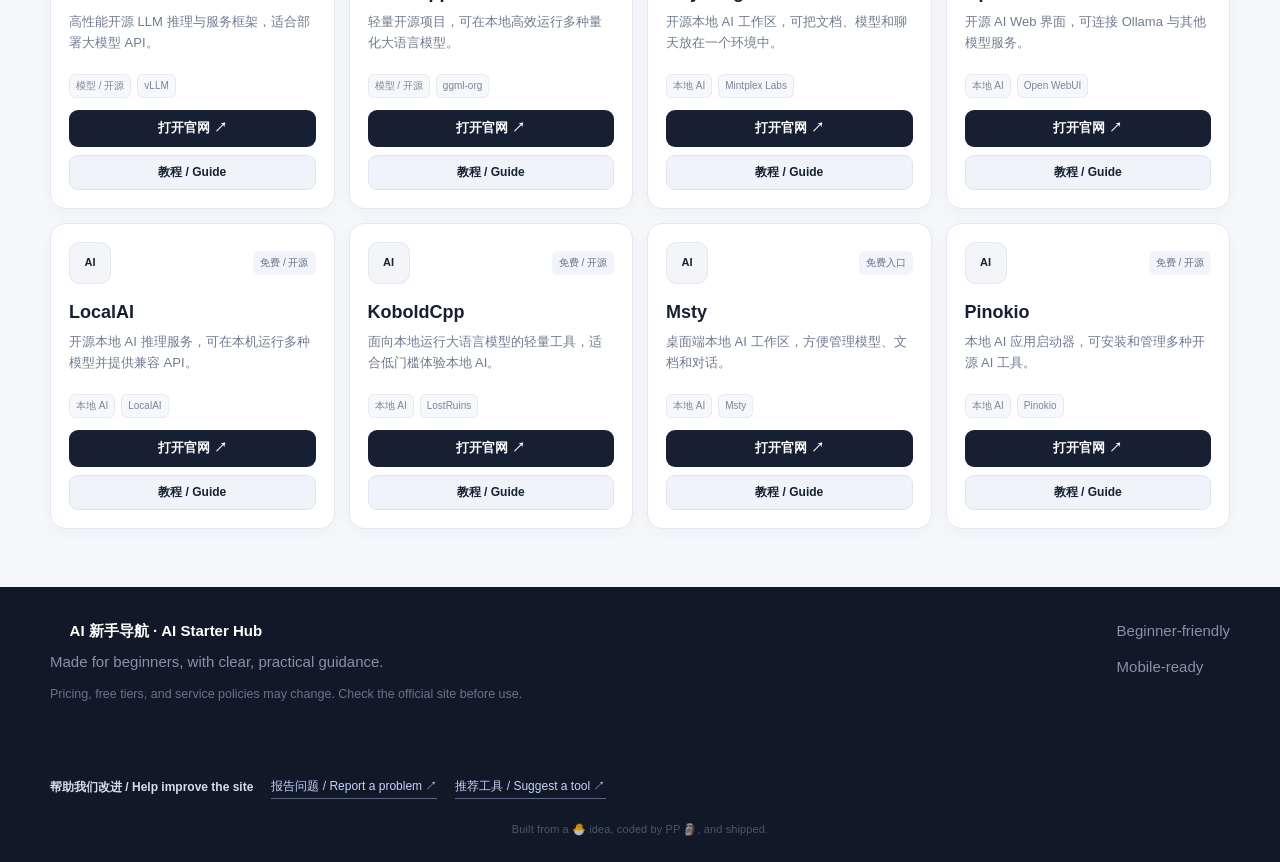
==== commit a77ff490: "Resolve merge conflicts with main in index.html (PR #46)" ====
--- a/index.html
+++ b/index.html
@@ -48,6 +48,7 @@
     <button class="starter-card" data-task="聊天"><span class="icon-slot category-brand" data-brand-name="ChatGPT" data-brand-url="https://chatgpt.com/"></span><strong>聊天 / Chat</strong><small>问问题、头脑风暴、日常助手<br>Questions, ideas, everyday help</small></button>
     <button class="starter-card" data-task="学习"><span class="icon-slot category-brand" data-brand-name="NotebookLM" data-brand-url="https://notebooklm.google.com/"></span><strong>学习 / Learn</strong><small>总结资料、解释知识、做研究<br>Study, summarize, research</small></button>
     <button class="starter-card" data-task="写作"><span class="icon-slot category-brand" data-brand-name="Claude" data-brand-url="https://claude.ai/"></span><strong>写东西 / Write</strong><small>文章、邮件、文案、改写<br>Writing, emails, rewriting</small></button>
+    <button class="starter-card starter-card-featured" data-task="工作总结润色"><span class="icon-slot category-brand" data-brand-name="DeepSeek" data-brand-url="https://chat.deepseek.com/"></span><strong>润色工作总结</strong><small>中文表达优化、保留原意<br>Polish a Chinese work summary</small><em>新手推荐 / Beginner pick</em></button>
     <button class="starter-card" data-task="图片"><span class="icon-slot category-brand" data-brand-name="Midjourney" data-brand-url="https://www.midjourney.com/"></span><strong>做图片 / Images</strong><small>生成图片、海报、设计<br>Create images and designs</small></button>
     <button class="starter-card" data-task="视频"><span class="icon-slot category-brand" data-brand-name="Runway" data-brand-url="https://runwayml.com/"></span><strong>做视频 / Video</strong><small>生成视频、剪辑、字幕<br>Generate, edit, caption</small></button>
     <button class="starter-card" data-task="编程"><span class="icon-slot category-brand" data-brand-name="GitHub Copilot" data-brand-url="https://github.com/features/copilot"></span><strong>写代码 / Code</strong><small>学习编程、写代码、调试<br>Code, learn, debug</small></button>
@@ -56,12 +57,13 @@
 <section id="tools">
 <section id="categories" class="sectionhead"><div><small>EXPLORE / 探索</small><h2>工具分类 / Categories</h2></div><div class="toolbar"><select id="sort" aria-label="工具排序 / Sort tools"><option value="default">推荐顺序 / Recommended</option><option value="heat">🔥 热度优先 / Heat</option><option value="favorites">⭐ 收藏优先 / Favorites</option><option value="name">名称 A-Z / Name</option><option value="free">免费程度 / Free access</option></select></div></section>
 <nav id="cats" class="cats"></nav>
+<div class="free-status-legend" role="note" aria-label="免费状态标签说明"><strong>免费状态怎么看？</strong><span><b>免费使用</b>：有免费使用方式，具体限制以官网为准</span><span><b>免费入口</b>：可进入产品，不代表全部功能免费</span><span><b>免费额度</b>：通常有次数、点数或功能限制</span><span><b>免费试用</b>：试用条件或期限可能变化</span><span><b>免费 / 开源、本地</b>：请查看具体许可；本地运行仍需合适硬件</span><small>账号注册、手机号验证与免费规则可能变化。进入官网前先看卡片说明，并以官网当前提示为准。</small></div>
 <section class="sectionhead resultshead"><div><small>DIRECTORY / 导航</small><h2>工具列表 / Tools</h2></div></section>
 <section id="grid" class="grid"><article class="card" data-name="ChatGPT"><div class="top"><span class="icon"><span class="brand-icon"><span style="font-size:11px;font-weight:800">AI</span></span></span><span class="badge">免费入口</span></div><h2>ChatGPT</h2><div class="desc">通用 AI 助手，可聊天、搜索、分析文件与生成图片。</div><div class="meta"><span class="tag">聊天 / 综合</span><span class="tag">OpenAI</span></div><div class="card-actions"><a class="open" href="https://chatgpt.com/" target="_blank" rel="noopener noreferrer">打开官网 ↗</a><a class="learn" href="tools/chatgpt/">教程 / Guide</a></div></article><article class="card" data-name="Gemini"><div class="top"><span class="icon"><span class="brand-icon"><span style="font-size:11px;font-weight:800">AI</span></span></span><span class="badge">免费入口</span></div><h2>Gemini</h2><div class="desc">Google 的多模态 AI 助手，适合搜索、写作与图片理解。</div><div class="meta"><span class="tag">聊天 / 综合</span><span class="tag">Google</span></div><div class="card-actions"><a class="open" href="https://gemini.google.com/" target="_blank" rel="noopener noreferrer">打开官网 ↗</a><a class="learn" href="tools/gemini/">教程 / Guide</a></div></article><article class="card" data-name="Claude"><div class="top"><span class="icon"><span class="brand-icon"><span style="font-size:11px;font-weight:800">AI</span></span></span><span class="badge">免费入口</span></div><h2>Claude</h2><div class="desc">长文本、写作、分析和编程都很强的通用助手。</div><div class="meta"><span class="tag">聊天 / 综合</span><span class="tag">Anthropic</span></div><div class="card-actions"><a class="open" href="https://claude.ai/" target="_blank" rel="noopener noreferrer">打开官网 ↗</a><a class="learn" href="tools/claude/">教程 / Guide</a></div></article><article class="card" data-name="Perplexity"><div class="top"><span class="icon"><span class="brand-icon"><span style="font-size:11px;font-weight:800">AI</span></span></span><span class="badge">免费入口</span></div><h2>Perplexity</h2><div class="desc">AI 搜索与研究工具，适合快速找资料和来源。</div><div class="meta"><span class="tag">搜索 / 研究</span><span class="tag">Perplexity</span></div><div class="card-actions"><a class="open" href="https://www.perplexity.ai/" target="_blank" rel="noopener noreferrer">打开官网 ↗</a><a class="learn" href="tools/perplexity/">教程 / Guide</a></div></article><article class="card" data-name="NotebookLM"><div class="top"><span class="icon"><span class="brand-icon"><span style="font-size:11px;font-weight:800">AI</span></span></span><span class="badge">免费入口</span></div><h2>NotebookLM</h2><div class="desc">把自己的资料交给 AI 做总结、问答和研究。</div><div class="meta"><span class="tag">学习 / 研究</span><span class="tag">Google</span></div><div class="card-actions"><a class="open" href="https://notebooklm.google.com/" target="_blank" rel="noopener noreferrer">打开官网 ↗</a><a class="learn" href="tools/notebooklm/">教程 / Guide</a></div></article><article class="card" data-name="Microsoft Copilot"><div class="top"><span class="icon"><span class="brand-icon"><span style="font-size:11px;font-weight:800">AI</span></span></span><span class="badge">免费入口</span></div><h2>Microsoft Copilot</h2><div class="desc">微软 AI 助手，提供免费聊天与生产力功能。</div><div class="meta"><span class="tag">聊天 / 办公</span><span class="tag">Microsoft</span></div><div class="card-actions"><a class="open" href="https://copilot.microsoft.com/" target="_blank" rel="noopener noreferrer">打开官网 ↗</a><a class="learn" href="tools/microsoft-copilot/">教程 / Guide</a></div></article><article class="card" data-name="GitHub Copilot"><div class="top"><span class="icon"><span class="brand-icon"><span style="font-size:11px;font-weight:800">AI</span></span></span><span class="badge">免费额度</span></div><h2>GitHub Copilot</h2><div class="desc">AI 编程助手，Free 计划提供有限额度。</div><div class="meta"><span class="tag">编程</span><span class="tag">GitHub</span></div><div class="card-actions"><a class="open" href="https://github.com/features/copilot" target="_blank" rel="noopener noreferrer">打开官网 ↗</a><a class="learn" href="tools/github-copilot/">教程 / Guide</a></div></article><article class="card" data-name="Gemini Code Assist"><div class="top"><span class="icon"><span class="brand-icon"><span style="font-size:11px;font-weight:800">AI</span></span></span><span class="badge">免费入口</span></div><h2>Gemini Code Assist</h2><div class="desc">Google 的 AI 编程助手，适合 IDE 开发与代码辅助。</div><div class="meta"><span class="tag">编程</span><span class="tag">Google</span></div><div class="card-actions"><a class="open" href="https://developers.google.com/gemini-code-assist" target="_blank" rel="noopener noreferrer">打开官网 ↗</a><a class="learn" href="tools/gemini-code-assist/">教程 / Guide</a></div></article><article class="card" data-name="Cursor"><div class="top"><span class="icon"><span class="brand-icon"><span style="font-size:11px;font-weight:800">AI</span></span></span><span class="badge">免费额度</span></div><h2>Cursor</h2><div class="desc">AI-first 代码编辑器，提供免费使用额度。</div><div class="meta"><span class="tag">编程</span><span class="tag">Cursor</span></div><div class="card-actions"><a class="open" href="https://cursor.com/" target="_blank" rel="noopener noreferrer">打开官网 ↗</a><a class="learn" href="tools/cursor/">教程 / Guide</a></div></article><article class="card" data-name="Hugging Face"><div class="top"><span class="icon"><span class="brand-icon"><span style="font-size:11px;font-weight:800">AI</span></span></span><span class="badge">免费 / 开源</span></div><h2>Hugging Face</h2><div class="desc">开源模型、数据集、Spaces 与 AI 社区的大仓库。</div><div class="meta"><span class="tag">模型 / 开源</span><span class="tag">Hugging Face</span></div><div class="card-actions"><a class="open" href="https://huggingface.co/" target="_blank" rel="noopener noreferrer">打开官网 ↗</a><a class="learn" href="tools/hugging-face/">教程 / Guide</a></div></article><article class="card" data-name="Ollama"><div class="top"><span class="icon"><span class="brand-icon"><span style="font-size:11px;font-weight:800">AI</span></span></span><span class="badge">免费 / 开源</span></div><h2>Ollama</h2><div class="desc">本地运行开源大模型，适合不想把数据交出去的人。</div><div class="meta"><span class="tag">本地 AI</span><span class="tag">Ollama</span></div><div class="card-actions"><a class="open" href="https://ollama.com/" target="_blank" rel="noopener noreferrer">打开官网 ↗</a><a class="learn" href="tools/ollama/">教程 / Guide</a></div></article><article class="card" data-name="LM Studio"><div class="top"><span class="icon"><span class="brand-icon"><span style="font-size:11px;font-weight:800">AI</span></span></span><span class="badge">免费 / 本地</span></div><h2>LM Studio</h2><div class="desc">桌面端本地运行和管理大模型。</div><div class="meta"><span class="tag">本地 AI</span><span class="tag">LM Studio</span></div><div class="card-actions"><a class="open" href="https://lmstudio.ai/" target="_blank" rel="noopener noreferrer">打开官网 ↗</a><a class="learn" href="tools/lm-studio/">教程 / Guide</a></div></article><article class="card" data-name="Leonardo AI"><div class="top"><span class="icon"><span class="brand-icon"><span style="font-size:11px;font-weight:800">AI</span></span></span><span class="badge">免费额度</span></div><h2>Leonardo AI</h2><div class="desc">AI 图片生成与创作工具，有免费额度。</div><div class="meta"><span class="tag">图片</span><span class="tag">Leonardo</span></div><div class="card-actions"><a class="open" href="https://leonardo.ai/" target="_blank" rel="noopener noreferrer">打开官网 ↗</a><a class="learn" href="tools/leonardo-ai/">教程 / Guide</a></div></article><article class="card" data-name="Ideogram"><div class="top"><span class="icon"><span class="brand-icon"><span style="font-size:11px;font-weight:800">AI</span></span></span><span class="badge">免费额度</span></div><h2>Ideogram</h2><div class="desc">擅长海报、文字排版和创意图像生成。</div><div class="meta"><span class="tag">图片</span><span class="tag">Ideogram</span></div><div class="card-actions"><a class="open" href="https://ideogram.ai/" target="_blank" rel="noopener noreferrer">打开官网 ↗</a><a class="learn" href="tools/ideogram/">教程 / Guide</a></div></article><article class="card" data-name="Adobe Firefly"><div class="top"><span class="icon"><span class="brand-icon"><span style="font-size:11px;font-weight:800">AI</span></span></span><span class="badge">免费额度</span></div><h2>Adobe Firefly</h2><div class="desc">Adobe 的生成式 AI 工具，提供免费生成额度。</div><div class="meta"><span class="tag">图片 / 设计</span><span class="tag">Adobe</span></div><div class="card-actions"><a class="open" href="https://firefly.adobe.com/" target="_blank" rel="noopener noreferrer">打开官网 ↗</a><a class="learn" href="tools/adobe-firefly/">教程 / Guide</a></div></article><article class="card" data-name="Canva"><div class="top"><span class="icon"><span class="brand-icon"><span style="font-size:11px;font-weight:800">AI</span></span></span><span class="badge">免费入口</span></div><h2>Canva</h2><div class="desc">在线设计平台，集成多种 AI 创作功能。</div><div class="meta"><span class="tag">设计 / 图片</span><span class="tag">Canva</span></div><div class="card-actions"><a class="open" href="https://www.canva.com/ai/" target="_blank" rel="noopener noreferrer">打开官网 ↗</a><a class="learn" href="tools/canva/">教程 / Guide</a></div></article><article class="card" data-name="Microsoft Designer"><div class="top"><span class="icon"><span class="brand-icon"><span style="font-size:11px;font-weight:800">AI</span></span></span><span class="badge">免费入口</span></div><h2>Microsoft Designer</h2><div class="desc">用 AI 快速制作图片、海报和社交媒体素材。</div><div class="meta"><span class="tag">设计</span><span class="tag">Microsoft</span></div><div class="card-actions"><a class="open" href="https://designer.microsoft.com/" target="_blank" rel="noopener noreferrer">打开官网 ↗</a><a class="learn" href="tools/microsoft-designer/">教程 / Guide</a></div></article><article class="card" data-name="PhotoRoom"><div class="top"><span class="icon"><span class="brand-icon"><span style="font-size:11px;font-weight:800">AI</span></span></span><span class="badge">免费入口</span></div><h2>PhotoRoom</h2><div class="desc">AI 商品图、背景移除和图片处理。</div><div class="meta"><span class="tag">图片 / 抠图</span><span class="tag">PhotoRoom</span></div><div class="card-actions"><a class="open" href="https://www.photoroom.com/" target="_blank" rel="noopener noreferrer">打开官网 ↗</a><a class="learn" href="tools/photoroom/">教程 / Guide</a></div></article><article class="card" data-name="CapCut"><div class="top"><span class="icon"><span class="brand-icon"><span style="font-size:11px;font-weight:800">AI</span></span></span><span class="badge">免费入口</span></div><h2>CapCut</h2><div class="desc">AI 视频生成、剪辑、字幕和创作工具。</div><div class="meta"><span class="tag">视频</span><span class="tag">CapCut</span></div><div class="card-actions"><a class="open" href="https://www.capcut.com/" target="_blank" rel="noopener noreferrer">打开官网 ↗</a><a class="learn" href="tools/capcut/">教程 / Guide</a></div></article><article class="card" data-name="Pika"><div class="top"><span class="icon"><span class="brand-icon"><span style="font-size:11px;font-weight:800">AI</span></span></span><span class="badge">免费额度</span></div><h2>Pika</h2><div class="desc">短视频生成与创意特效工具，提供免费入口。</div><div class="meta"><span class="tag">视频</span><span class="tag">Pika</span></div><div class="card-actions"><a class="open" href="https://pika.art/" target="_blank" rel="noopener noreferrer">打开官网 ↗</a><a class="learn" href="tools/pika/">教程 / Guide</a></div></article><article class="card" data-name="Runway"><div class="top"><span class="icon"><span class="brand-icon"><span style="font-size:11px;font-weight:800">AI</span></span></span><span class="badge">免费试用</span></div><h2>Runway</h2><div class="desc">专业生成式视频工作流，提供免费试用额度。</div><div class="meta"><span class="tag">视频</span><span class="tag">Runway</span></div><div class="card-actions"><a class="open" href="https://runwayml.com/" target="_blank" rel="noopener noreferrer">打开官网 ↗</a><a class="learn" href="tools/runway/">教程 / Guide</a></div></article><article class="card" data-name="Kling AI"><div class="top"><span class="icon"><span class="brand-icon"><span style="font-size:11px;font-weight:800">AI</span></span></span><span class="badge">免费额度</span></div><h2>Kling AI</h2><div class="desc">文本/图片生成视频与运动控制工具。</div><div class="meta"><span class="tag">视频</span><span class="tag">Kuaishou</span></div><div class="card-actions"><a class="open" href="https://klingai.com/" target="_blank" rel="noopener noreferrer">打开官网 ↗</a><a class="learn" href="tools/kling-ai/">教程 / Guide</a></div></article><article class="card" data-name="Luma Dream Machine"><div class="top"><span class="icon"><span class="brand-icon"><span style="font-size:11px;font-weight:800">AI</span></span></span><span class="badge">免费入口</span></div><h2>Luma Dream Machine</h2><div class="desc">偏电影感的视频生成与图像动画工具。</div><div class="meta"><span class="tag">视频</span><span class="tag">Luma</span></div><div class="card-actions"><a class="open" href="https://lumalabs.ai/dream-machine" target="_blank" rel="noopener noreferrer">打开官网 ↗</a><a class="learn" href="tools/luma-dream-machine/">教程 / Guide</a></div></article><article class="card" data-name="Hailuo AI"><div class="top"><span class="icon"><span class="brand-icon"><span style="font-size:11px;font-weight:800">AI</span></span></span><span class="badge">免费入口</span></div><h2>Hailuo AI</h2><div class="desc">AI 视频生成工具，适合短视频与视觉实验。</div><div class="meta"><span class="tag">视频</span><span class="tag">MiniMax</span></div><div class="card-actions"><a class="open" href="https://hailuoai.video/" target="_blank" rel="noopener noreferrer">打开官网 ↗</a><a class="learn" href="tools/hailuo-ai/">教程 / Guide</a></div></article><article class="card" data-name="ElevenLabs"><div class="top"><span class="icon"><span class="brand-icon"><span style="font-size:11px;font-weight:800">AI</span></span></span><span class="badge">免费额度</span></div><h2>ElevenLabs</h2><div class="desc">AI 语音、配音和音频生成平台。</div><div class="meta"><span class="tag">音频 / 配音</span><span class="tag">ElevenLabs</span></div><div class="card-actions"><a class="open" href="https://elevenlabs.io/" target="_blank" rel="noopener noreferrer">打开官网 ↗</a><a class="learn" href="tools/elevenlabs/">教程 / Guide</a></div></article><article class="card" data-name="Suno"><div class="top"><span class="icon"><span class="brand-icon"><span style="font-size:11px;font-weight:800">AI</span></span></span><span class="badge">免费额度</span></div><h2>Suno</h2><div class="desc">用文字生成歌曲和音乐作品。</div><div class="meta"><span class="tag">音乐</span><span class="tag">Suno</span></div><div class="card-actions"><a class="open" href="https://suno.com/" target="_blank" rel="noopener noreferrer">打开官网 ↗</a><a class="learn" href="tools/suno/">教程 / Guide</a></div></article><article class="card" data-name="Udio"><div class="top"><span class="icon"><span class="brand-icon"><span style="font-size:11px;font-weight:800">AI</span></span></span><span class="badge">免费额度</span></div><h2>Udio</h2><div class="desc">AI 音乐生成与歌曲创作平台。</div><div class="meta"><span class="tag">音乐</span><span class="tag">Udio</span></div><div class="card-actions"><a class="open" href="https://udio.com/" target="_blank" rel="noopener noreferrer">打开官网 ↗</a><a class="learn" href="tools/udio/">教程 / Guide</a></div></article><article class="card" data-name="Gamma"><div class="top"><span class="icon"><span class="brand-icon"><span style="font-size:11px;font-weight:800">AI</span></span></span><span class="badge">免费入口</span></div><h2>Gamma</h2><div class="desc">AI 生成演示文稿、文档和网页。</div><div class="meta"><span class="tag">演示 / 文档</span><span class="tag">Gamma</span></div><div class="card-actions"><a class="open" href="https://gamma.app/" target="_blank" rel="noopener noreferrer">打开官网 ↗</a><a class="learn" href="tools/gamma/">教程 / Guide</a></div></article><article class="card" data-name="Napkin AI"><div class="top"><span class="icon"><span class="brand-icon"><span style="font-size:11px;font-weight:800">AI</span></span></span><span class="badge">免费入口</span></div><h2>Napkin AI</h2><div class="desc">把文字内容快速转换成图表和视觉表达。</div><div class="meta"><span class="tag">图表 / 文档</span><span class="tag">Napkin</span></div><div class="card-actions"><a class="open" href="https://www.napkin.ai/" target="_blank" rel="noopener noreferrer">打开官网 ↗</a><a class="learn" href="tools/napkin-ai/">教程 / Guide</a></div></article><article class="card" data-name="Descript"><div class="top"><span class="icon"><span class="brand-icon"><span style="font-size:11px;font-weight:800">AI</span></span></span><span class="badge">免费入口</span></div><h2>Descript</h2><div class="desc">文字驱动的视频和播客编辑工具，含 AI 功能。</div><div class="meta"><span class="tag">视频 / 音频</span><span class="tag">Descript</span></div><div class="card-actions"><a class="open" href="https://www.descript.com/" target="_blank" rel="noopener noreferrer">打开官网 ↗</a><a class="learn" href="tools/descript/">教程 / Guide</a></div></article><article class="card" data-name="DeepSeek"><div class="top"><span class="icon"><span class="brand-icon"><span style="font-size:11px;font-weight:800">AI</span></span></span><span class="badge">免费使用</span></div><h2>DeepSeek</h2><div class="desc">国产通用 AI 助手，适合问答、推理、写作与代码。</div><div class="meta"><span class="tag">聊天 / 综合</span><span class="tag">DeepSeek</span></div><div class="card-actions"><a class="open" href="https://chat.deepseek.com/" target="_blank" rel="noopener noreferrer">打开官网 ↗</a><a class="learn" href="tools/deepseek/">教程 / Guide</a></div></article><article class="card" data-name="豆包"><div class="top"><span class="icon"><span class="brand-icon"><span style="font-size:11px;font-weight:800">AI</span></span></span><span class="badge">免费使用</span></div><h2>豆包</h2><div class="desc">字节跳动 AI 助手，支持聊天、写作、图片、语音等。</div><div class="meta"><span class="tag">聊天 / 综合</span><span class="tag">字节跳动</span></div><div class="card-actions"><a class="open" href="https://www.doubao.com/" target="_blank" rel="noopener noreferrer">打开官网 ↗</a><a class="learn" href="tools/doubao/">教程 / Guide</a></div></article><article class="card" data-name="Kimi"><div class="top"><span class="icon"><span class="brand-icon"><span style="font-size:11px;font-weight:800">AI</span></span></span><span class="badge">免费使用</span></div><h2>Kimi</h2><div class="desc">长文档、研究、写作与复杂任务助手。</div><div class="meta"><span class="tag">聊天 / 综合</span><span class="tag">Moonshot AI</span></div><div class="card-actions"><a class="open" href="https://www.kimi.com/" target="_blank" rel="noopener noreferrer">打开官网 ↗</a><a class="learn" href="tools/kimi/">教程 / Guide</a></div></article><article class="card" data-name="通义千问"><div class="top"><span class="icon"><span class="brand-icon"><span style="font-size:11px;font-weight:800">AI</span></span></span><span class="badge">免费使用</span></div><h2>通义千问</h2><div class="desc">阿里通义 AI 助手，覆盖问答、写作、学习与多模态。</div><div class="meta"><span class="tag">聊天 / 综合</span><span class="tag">Alibaba</span></div><div class="card-actions"><a class="open" href="https://www.qianwen.com/" target="_blank" rel="noopener noreferrer">打开官网 ↗</a><a class="learn" href="tools/qwen/">教程 / Guide</a></div></article><article class="card" data-name="文心助手"><div class="top"><span class="icon"><span class="brand-icon"><span style="font-size:11px;font-weight:800">AI</span></span></span><span class="badge">免费使用</span></div><h2>文心助手</h2><div class="desc">百度 AI 助手，提供问答、写作、搜索与办公能力。</div><div class="meta"><span class="tag">聊天 / 综合</span><span class="tag">Baidu</span></div><div class="card-actions"><a class="open" href="https://yiyan.baidu.com/" target="_blank" rel="noopener noreferrer">打开官网 ↗</a><a class="learn" href="tools/ernie-assistant/">教程 / Guide</a></div></article><article class="card" data-name="腾讯元宝"><div class="top"><span class="icon"><span class="brand-icon"><span style="font-size:11px;font-weight:800">AI</span></span></span><span class="badge">免费使用</span></div><h2>腾讯元宝</h2><div class="desc">腾讯 AI 助手，适合日常问答、文件处理与内容创作。</div><div class="meta"><span class="tag">聊天 / 综合</span><span class="tag">Tencent</span></div><div class="card-actions"><a class="open" href="https://yuanbao.tencent.com/" target="_blank" rel="noopener noreferrer">打开官网 ↗</a><a class="learn" href="tools/yuanbao/">教程 / Guide</a></div></article><article class="card" data-name="智谱清言"><div class="top"><span class="icon"><span class="brand-icon"><span style="font-size:11px;font-weight:800">AI</span></span></span><span class="badge">免费入口</span></div><h2>智谱清言</h2><div class="desc">智谱 AI 对话助手，支持写作、学习和代码等任务。</div><div class="meta"><span class="tag">聊天 / 综合</span><span class="tag">Zhipu AI</span></div><div class="card-actions"><a class="open" href="https://chatglm.cn/" target="_blank" rel="noopener noreferrer">打开官网 ↗</a><a class="learn" href="tools/chatglm/">教程 / Guide</a></div></article><article class="card" data-name="秘塔AI搜索"><div class="top"><span class="icon"><span class="brand-icon"><span style="font-size:11px;font-weight:800">AI</span></span></span><span class="badge">免费使用</span></div><h2>秘塔AI搜索</h2><div class="desc">中文 AI 搜索与研究工具，适合查资料和整理信息。</div><div class="meta"><span class="tag">搜索 / 研究</span><span class="tag">Metaso</span></div><div class="card-actions"><a class="open" href="https://metaso.cn/" target="_blank" rel="noopener noreferrer">打开官网 ↗</a><a class="learn" href="tools/metaso/">教程 / Guide</a></div></article><article class="card" data-name="Poe"><div class="top"><span class="icon"><span class="brand-icon"><span style="font-size:11px;font-weight:800">AI</span></span></span><span class="badge">免费额度</span></div><h2>Poe</h2><div class="desc">多模型 AI 聊天平台，可体验不同模型与机器人。</div><div class="meta"><span class="tag">聊天 / 综合</span><span class="tag">Quora</span></div><div class="card-actions"><a class="open" href="https://poe.com/" target="_blank" rel="noopener noreferrer">打开官网 ↗</a><a class="learn" href="tools/poe/">教程 / Guide</a></div></article><article class="card" data-name="HuggingChat"><div class="top"><span class="icon"><span class="brand-icon"><span style="font-size:11px;font-weight:800">AI</span></span></span><span class="badge">免费使用</span></div><h2>HuggingChat</h2><div class="desc">Hugging Face 的开放式 AI 聊天入口，可体验开源模型。</div><div class="meta"><span class="tag">模型 / 开源</span><span class="tag">Hugging Face</span></div><div class="card-actions"><a class="open" href="https://huggingface.co/chat/" target="_blank" rel="noopener noreferrer">打开官网 ↗</a><a class="learn" href="tools/huggingchat/">教程 / Guide</a></div></article><article class="card" data-name="Mistral Le Chat"><div class="top"><span class="icon"><span class="brand-icon"><span style="font-size:11px;font-weight:800">AI</span></span></span><span class="badge">免费入口</span></div><h2>Mistral Le Chat</h2><div class="desc">Mistral 的多功能 AI 助手，支持写作、研究和代码。</div><div class="meta"><span class="tag">聊天 / 综合</span><span class="tag">Mistral AI</span></div><div class="card-actions"><a class="open" href="https://chat.mistral.ai/" target="_blank" rel="noopener noreferrer">打开官网 ↗</a><a class="learn" href="tools/mistral-le-chat/">教程 / Guide</a></div></article><article class="card" data-name="Google AI Studio"><div class="top"><span class="icon"><span class="brand-icon"><span style="font-size:11px;font-weight:800">AI</span></span></span><span class="badge">免费额度</span></div><h2>Google AI Studio</h2><div class="desc">直接体验 Gemini 模型并制作 AI 原型。</div><div class="meta"><span class="tag">开发 / 模型</span><span class="tag">Google</span></div><div class="card-actions"><a class="open" href="https://aistudio.google.com/" target="_blank" rel="noopener noreferrer">打开官网 ↗</a><a class="learn" href="tools/google-ai-studio/">教程 / Guide</a></div></article><article class="card" data-name="Groq"><div class="top"><span class="icon"><span class="brand-icon"><span style="font-size:11px;font-weight:800">AI</span></span></span><span class="badge">免费额度</span></div><h2>Groq</h2><div class="desc">高速运行多种开源模型的 AI 平台。</div><div class="meta"><span class="tag">开发 / 模型</span><span class="tag">Groq</span></div><div class="card-actions"><a class="open" href="https://groq.com/" target="_blank" rel="noopener noreferrer">打开官网 ↗</a><a class="learn" href="tools/groq/">教程 / Guide</a></div></article><article class="card" data-name="Grammarly"><div class="top"><span class="icon"><span class="brand-icon"><span style="font-size:11px;font-weight:800">AI</span></span></span><span class="badge">免费入口</span></div><h2>Grammarly</h2><div class="desc">英文语法、润色、改写和写作辅助工具。</div><div class="meta"><span class="tag">写作 / 办公</span><span class="tag">Grammarly</span></div><div class="card-actions"><a class="open" href="https://www.grammarly.com/" target="_blank" rel="noopener noreferrer">打开官网 ↗</a><a class="learn" href="tools/grammarly/">教程 / Guide</a></div></article><article class="card" data-name="QuillBot"><div class="top"><span class="icon"><span class="brand-icon"><span style="font-size:11px;font-weight:800">AI</span></span></span><span class="badge">免费入口</span></div><h2>QuillBot</h2><div class="desc">英文改写、总结、语法检查和翻译工具。</div><div class="meta"><span class="tag">写作 / 办公</span><span class="tag">QuillBot</span></div><div class="card-actions"><a class="open" href="https://quillbot.com/" target="_blank" rel="noopener noreferrer">打开官网 ↗</a><a class="learn" href="tools/quillbot/">教程 / Guide</a></div></article><article class="card" data-name="DeepL"><div class="top"><span class="icon"><span class="brand-icon"><span style="font-size:11px;font-weight:800">AI</span></span></span><span class="badge">免费入口</span></div><h2>DeepL</h2><div class="desc">高质量文本与文档翻译工具。</div><div class="meta"><span class="tag">翻译</span><span class="tag">DeepL</span></div><div class="card-actions"><a class="open" href="https://www.deepl.com/" target="_blank" rel="noopener noreferrer">打开官网 ↗</a><a class="learn" href="tools/deepl/">教程 / Guide</a></div></article><article class="card" data-name="Google Translate"><div class="top"><span class="icon"><span class="brand-icon"><span style="font-size:11px;font-weight:800">AI</span></span></span><span class="badge">免费使用</span></div><h2>Google Translate</h2><div class="desc">支持文字、图片、语音和网页翻译。</div><div class="meta"><span class="tag">翻译</span><span class="tag">Google</span></div><div class="card-actions"><a class="open" href="https://translate.google.com/" target="_blank" rel="noopener noreferrer">打开官网 ↗</a><a class="learn" href="tools/google-translate/">教程 / Guide</a></div></article><article class="card" data-name="即梦AI"><div class="top"><span class="icon"><span class="brand-icon"><span style="font-size:11px;font-weight:800">AI</span></span></span><span class="badge">免费额度</span></div><h2>即梦AI</h2><div class="desc">字节跳动即梦 AI，适合图片创作与视觉设计。</div><div class="meta"><span class="tag">图片</span><span class="tag">ByteDance</span></div><div class="card-actions"><a class="open" href="https://jimeng.jianying.com/" target="_blank" rel="noopener noreferrer">打开官网 ↗</a><a class="learn" href="tools/jimeng-ai/">教程 / Guide</a></div></article><article class="card" data-name="SeaArt AI"><div class="top"><span class="icon"><span class="brand-icon"><span style="font-size:11px;font-weight:800">AI</span></span></span><span class="badge">免费额度</span></div><h2>SeaArt AI</h2><div class="desc">AI 绘画与模型社区，提供大量创作模型。</div><div class="meta"><span class="tag">图片</span><span class="tag">SeaArt</span></div><div class="card-actions"><a class="open" href="https://www.seaart.ai/" target="_blank" rel="noopener noreferrer">打开官网 ↗</a><a class="learn" href="tools/seaart-ai/">教程 / Guide</a></div></article><article class="card" data-name="Tensor.Art"><div class="top"><span class="icon"><span class="brand-icon"><span style="font-size:11px;font-weight:800">AI</span></span></span><span class="badge">免费额度</span></div><h2>Tensor.Art</h2><div class="desc">在线 AI 绘画与模型工作台，支持多种开源模型。</div><div class="meta"><span class="tag">图片</span><span class="tag">Tensor.Art</span></div><div class="card-actions"><a class="open" href="https://tensor.art/" target="_blank" rel="noopener noreferrer">打开官网 ↗</a><a class="learn" href="tools/tensor-art/">教程 / Guide</a></div></article><article class="card" data-name="Mage.space"><div class="top"><span class="icon"><span class="brand-icon"><span style="font-size:11px;font-weight:800">AI</span></span></span><span class="badge">免费额度</span></div><h2>Mage.space</h2><div class="desc">在线 AI 图像生成平台，提供免费体验入口。</div><div class="meta"><span class="tag">图片</span><span class="tag">Mage</span></div><div class="card-actions"><a class="open" href="https://www.mage.space/" target="_blank" rel="noopener noreferrer">打开官网 ↗</a><a class="learn" href="tools/mage-space/">教程 / Guide</a></div></article><article class="card" data-name="Craiyon"><div class="top"><span class="icon"><span class="brand-icon"><span style="font-size:11px;font-weight:800">AI</span></span></span><span class="badge">免费入口</span></div><h2>Craiyon</h2><div class="desc">简单易用的文字生成图片工具。</div><div class="meta"><span class="tag">图片</span><span class="tag">Craiyon</span></div><div class="card-actions"><a class="open" href="https://www.craiyon.com/" target="_blank" rel="noopener noreferrer">打开官网 ↗</a><a class="learn" href="tools/craiyon/">教程 / Guide</a></div></article><article class="card" data-name="Playground"><div class="top"><span class="icon"><span class="brand-icon"><span style="font-size:11px;font-weight:800">AI</span></span></span><span class="badge">免费额度</span></div><h2>Playground</h2><div class="desc">AI 图像生成与编辑平台，提供免费使用额度。</div><div class="meta"><span class="tag">图片 / 设计</span><span class="tag">Playground</span></div><div class="card-actions"><a class="open" href="https://playground.com/" target="_blank" rel="noopener noreferrer">打开官网 ↗</a><a class="learn" href="tools/playground/">教程 / Guide</a></div></article><article class="card" data-name="Clipdrop"><div class="top"><span class="icon"><span class="brand-icon"><span style="font-size:11px;font-weight:800">AI</span></span></span><span class="badge">免费额度</span></div><h2>Clipdrop</h2><div class="desc">背景移除、清理、放大和生成等图像工具集合。</div><div class="meta"><span class="tag">图片 / 设计</span><span class="tag">Stability AI</span></div><div class="card-actions"><a class="open" href="https://clipdrop.co/" target="_blank" rel="noopener noreferrer">打开官网 ↗</a><a class="learn" href="tools/clipdrop/">教程 / Guide</a></div></article><article class="card" data-name="Cleanup.pictures"><div class="top"><span class="icon"><span class="brand-icon"><span style="font-size:11px;font-weight:800">AI</span></span></span><span class="badge">免费入口</span></div><h2>Cleanup.pictures</h2><div class="desc">用 AI 删除照片中的人物、物体和瑕疵。</div><div class="meta"><span class="tag">图片</span><span class="tag">Cleanup</span></div><div class="card-actions"><a class="open" href="https://cleanup.pictures/" target="_blank" rel="noopener noreferrer">打开官网 ↗</a><a class="learn" href="tools/cleanup-pictures/">教程 / Guide</a></div></article><article class="card" data-name="Remove.bg"><div class="top"><span class="icon"><span class="brand-icon"><span style="font-size:11px;font-weight:800">AI</span></span></span><span class="badge">免费入口</span></div><h2>Remove.bg</h2><div class="desc">自动移除图片背景，适合证件照和商品图。</div><div class="meta"><span class="tag">图片 / 抠图</span><span class="tag">Canva</span></div><div class="card-actions"><a class="open" href="https://www.remove.bg/" target="_blank" rel="noopener noreferrer">打开官网 ↗</a><a class="learn" href="tools/remove-bg/">教程 / Guide</a></div></article><article class="card" data-name="OpusClip"><div class="top"><span class="icon"><span class="brand-icon"><span style="font-size:11px;font-weight:800">AI</span></span></span><span class="badge">免费额度</span></div><h2>OpusClip</h2><div class="desc">把长视频自动切成适合短视频平台的片段。</div><div class="meta"><span class="tag">视频</span><span class="tag">OpusClip</span></div><div class="card-actions"><a class="open" href="https://www.opus.pro/" target="_blank" rel="noopener noreferrer">打开官网 ↗</a><a class="learn" href="tools/opusclip/">教程 / Guide</a></div></article><article class="card" data-name="VEED"><div class="top"><span class="icon"><span class="brand-icon"><span style="font-size:11px;font-weight:800">AI</span></span></span><span class="badge">免费入口</span></div><h2>VEED</h2><div class="desc">在线 AI 视频编辑、字幕、配音和短视频制作。</div><div class="meta"><span class="tag">视频</span><span class="tag">VEED</span></div><div class="card-actions"><a class="open" href="https://www.veed.io/" target="_blank" rel="noopener noreferrer">打开官网 ↗</a><a class="learn" href="tools/veed/">教程 / Guide</a></div></article><article class="card" data-name="InVideo AI"><div class="top"><span class="icon"><span class="brand-icon"><span style="font-size:11px;font-weight:800">AI</span></span></span><span class="badge">免费额度</span></div><h2>InVideo AI</h2><div class="desc">用文字快速生成视频脚本、素材和成片。</div><div class="meta"><span class="tag">视频</span><span class="tag">InVideo</span></div><div class="card-actions"><a class="open" href="https://invideo.io/" target="_blank" rel="noopener noreferrer">打开官网 ↗</a><a class="learn" href="tools/invideo-ai/">教程 / Guide</a></div></article><article class="card" data-name="HeyGen"><div class="top"><span class="icon"><span class="brand-icon"><span style="font-size:11px;font-weight:800">AI</span></span></span><span class="badge">免费额度</span></div><h2>HeyGen</h2><div class="desc">AI 数字人、口播视频和多语言视频制作。</div><div class="meta"><span class="tag">视频 / 数字人</span><span class="tag">HeyGen</span></div><div class="card-actions"><a class="open" href="https://www.heygen.com/" target="_blank" rel="noopener noreferrer">打开官网 ↗</a><a class="learn" href="tools/heygen/">教程 / Guide</a></div></article><article class="card" data-name="TTSMaker"><div class="top"><span class="icon"><span class="brand-icon"><span style="font-size:11px;font-weight:800">AI</span></span></span><span class="badge">免费使用</span></div><h2>TTSMaker</h2><div class="desc">在线文字转语音工具，支持多语言和多种声音。</div><div class="meta"><span class="tag">音频 / 配音</span><span class="tag">TTSMaker</span></div><div class="card-actions"><a class="open" href="https://ttsmaker.com/" target="_blank" rel="noopener noreferrer">打开官网 ↗</a><a class="learn" href="tools/ttsmaker/">教程 / Guide</a></div></article><article class="card" data-name="AIVA"><div class="top"><span class="icon"><span class="brand-icon"><span style="font-size:11px;font-weight:800">AI</span></span></span><span class="badge">免费额度</span></div><h2>AIVA</h2><div class="desc">AI 作曲工具，可生成不同风格的音乐。</div><div class="meta"><span class="tag">音乐</span><span class="tag">AIVA</span></div><div class="card-actions"><a class="open" href="https://www.aiva.ai/" target="_blank" rel="noopener noreferrer">打开官网 ↗</a><a class="learn" href="tools/aiva/">教程 / Guide</a></div></article><article class="card" data-name="Soundraw"><div class="top"><span class="icon"><span class="brand-icon"><span style="font-size:11px;font-weight:800">AI</span></span></span><span class="badge">免费试用</span></div><h2>Soundraw</h2><div class="desc">AI 音乐生成与背景音乐创作工具。</div><div class="meta"><span class="tag">音乐</span><span class="tag">SOUNDRAW</span></div><div class="card-actions"><a class="open" href="https://soundraw.io/" target="_blank" rel="noopener noreferrer">打开官网 ↗</a><a class="learn" href="tools/soundraw/">教程 / Guide</a></div></article><article class="card" data-name="Beautiful.ai"><div class="top"><span class="icon"><span class="brand-icon"><span style="font-size:11px;font-weight:800">AI</span></span></span><span class="badge">免费试用</span></div><h2>Beautiful.ai</h2><div class="desc">AI 辅助制作演示文稿和商务幻灯片。</div><div class="meta"><span class="tag">演示 / 文档</span><span class="tag">Beautiful.ai</span></div><div class="card-actions"><a class="open" href="https://www.beautiful.ai/" target="_blank" rel="noopener noreferrer">打开官网 ↗</a><a class="learn" href="tools/beautiful-ai/">教程 / Guide</a></div></article><article class="card" data-name="Otter.ai"><div class="top"><span class="icon"><span class="brand-icon"><span style="font-size:11px;font-weight:800">AI</span></span></span><span class="badge">免费额度</span></div><h2>Otter.ai</h2><div class="desc">会议录音、转写、摘要和行动项整理工具。</div><div class="meta"><span class="tag">会议 / 音频</span><span class="tag">Otter.ai</span></div><div class="card-actions"><a class="open" href="https://otter.ai/" target="_blank" rel="noopener noreferrer">打开官网 ↗</a><a class="learn" href="tools/otter-ai/">教程 / Guide</a></div></article><article class="card" data-name="Fireflies.ai"><div class="top"><span class="icon"><span class="brand-icon"><span style="font-size:11px;font-weight:800">AI</span></span></span><span class="badge">免费额度</span></div><h2>Fireflies.ai</h2><div class="desc">AI 会议记录、转写、摘要和搜索工具。</div><div class="meta"><span class="tag">会议 / 音频</span><span class="tag">Fireflies.ai</span></div><div class="card-actions"><a class="open" href="https://fireflies.ai/" target="_blank" rel="noopener noreferrer">打开官网 ↗</a><a class="learn" href="tools/fireflies-ai/">教程 / Guide</a></div></article><article class="card" data-name="Jan"><div class="top"><span class="icon"><span class="brand-icon"><span style="font-size:11px;font-weight:800">AI</span></span></span><span class="badge">免费 / 开源</span></div><h2>Jan</h2><div class="desc">开源桌面 AI 助手，可在本地运行模型。</div><div class="meta"><span class="tag">本地 AI</span><span class="tag">Jan</span></div><div class="card-actions"><a class="open" href="https://jan.ai/" target="_blank" rel="noopener noreferrer">打开官网 ↗</a><a class="learn" href="tools/jan/">教程 / Guide</a></div></article><article class="card" data-name="GPT4All"><div class="top"><span class="icon"><span class="brand-icon"><span style="font-size:11px;font-weight:800">AI</span></span></span><span class="badge">免费 / 开源</span></div><h2>GPT4All</h2><div class="desc">桌面端本地运行和聊天的开源 AI 软件。</div><div class="meta"><span class="tag">本地 AI</span><span class="tag">Nomic</span></div><div class="card-actions"><a class="open" href="https://www.nomic.ai/gpt4all" target="_blank" rel="noopener noreferrer">打开官网 ↗</a><a class="learn" href="tools/gpt4all/">教程 / Guide</a></div></article><article class="card" data-name="ComfyUI"><div class="top"><span class="icon"><span class="brand-icon"><span style="font-size:11px;font-weight:800">AI</span></span></span><span class="badge">免费 / 开源</span></div><h2>ComfyUI</h2><div class="desc">节点式开源生成式 AI 工作流工具。</div><div class="meta"><span class="tag">本地 AI</span><span class="tag">Comfy</span></div><div class="card-actions"><a class="open" href="https://www.comfy.org/" target="_blank" rel="noopener noreferrer">打开官网 ↗</a><a class="learn" href="tools/comfyui/">教程 / Guide</a></div></article><article class="card" data-name="Fooocus"><div class="top"><span class="icon"><span class="brand-icon"><span style="font-size:11px;font-weight:800">AI</span></span></span><span class="badge">免费 / 开源</span></div><h2>Fooocus</h2><div class="desc">面向新手的开源 Stable Diffusion 图像生成界面。</div><div class="meta"><span class="tag">本地 AI</span><span class="tag">Open Source</span></div><div class="card-actions"><a class="open" href="https://github.com/lllyasviel/Fooocus" target="_blank" rel="noopener noreferrer">打开官网 ↗</a><a class="learn" href="tools/fooocus/">教程 / Guide</a></div></article><article class="card" data-name="Stable Diffusion"><div class="top"><span class="icon"><span class="brand-icon"><span style="font-size:11px;font-weight:800">AI</span></span></span><span class="badge">免费 / 开源</span></div><h2>Stable Diffusion</h2><div class="desc">开放生态的图像生成模型，可本地运行。</div><div class="meta"><span class="tag">本地 AI</span><span class="tag">Stability AI</span></div><div class="card-actions"><a class="open" href="https://stability.ai/stable-image" target="_blank" rel="noopener noreferrer">打开官网 ↗</a><a class="learn" href="tools/stable-diffusion/">教程 / Guide</a></div></article><article class="card" data-name="CodeGeeX"><div class="top"><span class="icon"><span class="brand-icon"><span style="font-size:11px;font-weight:800">AI</span></span></span><span class="badge">免费入口</span></div><h2>CodeGeeX</h2><div class="desc">中文友好的 AI 编程助手和代码生成工具。</div><div class="meta"><span class="tag">编程</span><span class="tag">Zhipu AI</span></div><div class="card-actions"><a class="open" href="https://codegeex.cn/" target="_blank" rel="noopener noreferrer">打开官网 ↗</a><a class="learn" href="tools/codegeex/">教程 / Guide</a></div></article><article class="card" data-name="通义灵码"><div class="top"><span class="icon"><span class="brand-icon"><span style="font-size:11px;font-weight:800">AI</span></span></span><span class="badge">免费使用</span></div><h2>通义灵码</h2><div class="desc">阿里 AI 编程助手，提供 IDE 代码补全和问答。</div><div class="meta"><span class="tag">编程</span><span class="tag">Alibaba</span></div><div class="card-actions"><a class="open" href="https://tongyi.aliyun.com/lingma" target="_blank" rel="noopener noreferrer">打开官网 ↗</a><a class="learn" href="tools/qoder-cn/">教程 / Guide</a></div></article><article class="card" data-name="Blackbox AI"><div class="top"><span class="icon"><span class="brand-icon"><span style="font-size:11px;font-weight:800">AI</span></span></span><span class="badge">免费额度</span></div><h2>Blackbox AI</h2><div class="desc">AI 编程助手，支持代码生成、解释与开发辅助。</div><div class="meta"><span class="tag">编程</span><span class="tag">Blackbox AI</span></div><div class="card-actions"><a class="open" href="https://www.blackbox.ai/" target="_blank" rel="noopener noreferrer">打开官网 ↗</a><a class="learn" href="tools/blackbox-ai/">教程 / Guide</a></div></article><article class="card" data-name="Replit"><div class="top"><span class="icon"><span class="brand-icon"><span style="font-size:11px;font-weight:800">AI</span></span></span><span class="badge">免费入口</span></div><h2>Replit</h2><div class="desc">在线编程环境，内置 AI 开发辅助功能。</div><div class="meta"><span class="tag">编程</span><span class="tag">Replit</span></div><div class="card-actions"><a class="open" href="https://replit.com/" target="_blank" rel="noopener noreferrer">打开官网 ↗</a><a class="learn" href="tools/replit/">教程 / Guide</a></div></article><article class="card" data-name="Phind"><div class="top"><span class="icon"><span class="brand-icon"><span style="font-size:11px;font-weight:800">AI</span></span></span><span class="badge">免费入口</span></div><h2>Phind</h2><div class="desc">面向开发者的 AI 搜索与编程助手。</div><div class="meta"><span class="tag">编程 / 搜索</span><span class="tag">Phind</span></div><div class="card-actions"><a class="open" href="https://www.phind.com/" target="_blank" rel="noopener noreferrer">打开官网 ↗</a><a class="learn" href="tools/phind/">教程 / Guide</a></div></article><article class="card" data-name="Symbolab"><div class="top"><span class="icon"><span class="brand-icon"><span style="font-size:11px;font-weight:800">AI</span></span></span><span class="badge">免费入口</span></div><h2>Symbolab</h2><div class="desc">数学题求解与步骤讲解工具，适合学习。</div><div class="meta"><span class="tag">学习 / 研究</span><span class="tag">Symbolab</span></div><div class="card-actions"><a class="open" href="https://www.symbolab.com/" target="_blank" rel="noopener noreferrer">打开官网 ↗</a><a class="learn" href="tools/symbolab/">教程 / Guide</a></div></article><article class="card" data-name="Grok"><div class="top"><span class="icon"><span class="brand-icon"><span style="font-size:11px;font-weight:800">AI</span></span></span><span class="badge">免费入口</span></div><h2>Grok</h2><div class="desc">xAI 的通用 AI 助手，适合问答、研究、图片理解与创作。</div><div class="meta"><span class="tag">聊天 / 助手</span><span class="tag">xAI</span></div><div class="card-actions"><a class="open" href="https://grok.com/" target="_blank" rel="noopener noreferrer">打开官网 ↗</a><a class="learn" href="tools/grok/">教程 / Guide</a></div></article><article class="card" data-name="Meta AI"><div class="top"><span class="icon"><span class="brand-icon"><span style="font-size:11px;font-weight:800">AI</span></span></span><span class="badge">免费入口</span></div><h2>Meta AI</h2><div class="desc">Meta 的 AI 助手，适合日常问答、研究、写作和图片创作。</div><div class="meta"><span class="tag">聊天 / 助手</span><span class="tag">Meta</span></div><div class="card-actions"><a class="open" href="https://www.meta.ai/" target="_blank" rel="noopener noreferrer">打开官网 ↗</a><a class="learn" href="tools/meta-ai/">教程 / Guide</a></div></article><article class="card" data-name="Character.AI"><div class="top"><span class="icon"><span class="brand-icon"><span style="font-size:11px;font-weight:800">AI</span></span></span><span class="badge">免费入口</span></div><h2>Character.AI</h2><div class="desc">角色对话与创作平台，适合体验不同 AI 人物和故事场景。</div><div class="meta"><span class="tag">聊天 / 助手</span><span class="tag">Character Technologies</span></div><div class="card-actions"><a class="open" href="https://character.ai/" target="_blank" rel="noopener noreferrer">打开官网 ↗</a><a class="learn" href="tools/character-ai/">教程 / Guide</a></div></article><article class="card" data-name="Pi"><div class="top"><span class="icon"><span class="brand-icon"><span style="font-size:11px;font-weight:800">AI</span></span></span><span class="badge">免费入口</span></div><h2>Pi</h2><div class="desc">偏自然对话和陪伴式交流的 AI 助手。</div><div class="meta"><span class="tag">聊天 / 助手</span><span class="tag">Inflection AI</span></div><div class="card-actions"><a class="open" href="https://pi.ai/" target="_blank" rel="noopener noreferrer">打开官网 ↗</a><a class="learn" href="tools/pi/">教程 / Guide</a></div></article><article class="card" data-name="You.com"><div class="top"><span class="icon"><span class="brand-icon"><span style="font-size:11px;font-weight:800">AI</span></span></span><span class="badge">免费入口</span></div><h2>You.com</h2><div class="desc">多模型 AI 助手与搜索平台，可用于问答、研究和写作。</div><div class="meta"><span class="tag">聊天 / 助手</span><span class="tag">You.com</span></div><div class="card-actions"><a class="open" href="https://you.com/" target="_blank" rel="noopener noreferrer">打开官网 ↗</a><a class="learn" href="tools/you-com/">教程 / Guide</a></div></article><article class="card" data-name="Manus"><div class="top"><span class="icon"><span class="brand-icon"><span style="font-size:11px;font-weight:800">AI</span></span></span><span class="badge">免费额度</span></div><h2>Manus</h2><div class="desc">面向复杂任务的 AI Agent 平台，可规划并执行多步骤工作。</div><div class="meta"><span class="tag">聊天 / 助手</span><span class="tag">Manus</span></div><div class="card-actions"><a class="open" href="https://manus.im/" target="_blank" rel="noopener noreferrer">打开官网 ↗</a><a class="learn" href="tools/manus/">教程 / Guide</a></div></article><article class="card" data-name="Replika"><div class="top"><span class="icon"><span class="brand-icon"><span style="font-size:11px;font-weight:800">AI</span></span></span><span class="badge">免费入口</span></div><h2>Replika</h2><div class="desc">AI 陪伴式对话应用，适合轻量聊天与长期互动。</div><div class="meta"><span class="tag">聊天 / 助手</span><span class="tag">Replika</span></div><div class="card-actions"><a class="open" href="https://replika.com/" target="_blank" rel="noopener noreferrer">打开官网 ↗</a><a class="learn" href="tools/replika/">教程 / Guide</a></div></article><article class="card" data-name="Monica"><div class="top"><span class="icon"><span class="brand-icon"><span style="font-size:11px;font-weight:800">AI</span></span></span><span class="badge">免费额度</span></div><h2>Monica</h2><div class="desc">多模型 AI 助手，可用于聊天、写作、翻译和网页辅助。</div><div class="meta"><span class="tag">聊天 / 助手</span><span class="tag">Monica</span></div><div class="card-actions"><a class="open" href="https://monica.im/" target="_blank" rel="noopener noreferrer">打开官网 ↗</a><a class="learn" href="tools/monica/">教程 / Guide</a></div></article><article class="card" data-name="Consensus"><div class="top"><span class="icon"><span class="brand-icon"><span style="font-size:11px;font-weight:800">AI</span></span></span><span class="badge">免费入口</span></div><h2>Consensus</h2><div class="desc">面向学术研究的 AI 搜索工具，帮助从论文中快速提炼结论。</div><div class="meta"><span class="tag">搜索 / 研究</span><span class="tag">Consensus</span></div><div class="card-actions"><a class="open" href="https://consensus.app/" target="_blank" rel="noopener noreferrer">打开官网 ↗</a><a class="learn" href="tools/consensus/">教程 / Guide</a></div></article><article class="card" data-name="Elicit"><div class="top"><span class="icon"><span class="brand-icon"><span style="font-size:11px;font-weight:800">AI</span></span></span><span class="badge">免费入口</span></div><h2>Elicit</h2><div class="desc">AI 研究助手，适合发现论文、总结研究并整理证据。</div><div class="meta"><span class="tag">搜索 / 研究</span><span class="tag">Elicit</span></div><div class="card-actions"><a class="open" href="https://elicit.com/" target="_blank" rel="noopener noreferrer">打开官网 ↗</a><a class="learn" href="tools/elicit/">教程 / Guide</a></div></article><article class="card" data-name="scite"><div class="top"><span class="icon"><span class="brand-icon"><span style="font-size:11px;font-weight:800">AI</span></span></span><span class="badge">免费试用</span></div><h2>scite</h2><div class="desc">学术检索与引用分析工具，可查看研究结论是否获得后续文献支持。</div><div class="meta"><span class="tag">搜索 / 研究</span><span class="tag">Research Solutions</span></div><div class="card-actions"><a class="open" href="https://scite.ai/" target="_blank" rel="noopener noreferrer">打开官网 ↗</a><a class="learn" href="tools/scite/">教程 / Guide</a></div></article><article class="card" data-name="Genspark"><div class="top"><span class="icon"><span class="brand-icon"><span style="font-size:11px;font-weight:800">AI</span></span></span><span class="badge">免费入口</span></div><h2>Genspark</h2><div class="desc">AI 搜索与研究工作台，适合把检索、总结和任务处理放在一起。</div><div class="meta"><span class="tag">搜索 / 研究</span><span class="tag">Genspark</span></div><div class="card-actions"><a class="open" href="https://www.genspark.ai/" target="_blank" rel="noopener noreferrer">打开官网 ↗</a><a class="learn" href="tools/genspark/">教程 / Guide</a></div></article><article class="card" data-name="Felo"><div class="top"><span class="icon"><span class="brand-icon"><span style="font-size:11px;font-weight:800">AI</span></span></span><span class="badge">免费入口</span></div><h2>Felo</h2><div class="desc">多语言 AI 搜索工具，支持实时问答、来源引用和研究整理。</div><div class="meta"><span class="tag">搜索 / 研究</span><span class="tag">Felo</span></div><div class="card-actions"><a class="open" href="https://felo.ai/" target="_blank" rel="noopener noreferrer">打开官网 ↗</a><a class="learn" href="tools/felo/">教程 / Guide</a></div></article><article class="card" data-name="Exa"><div class="top"><span class="icon"><span class="brand-icon"><span style="font-size:11px;font-weight:800">AI</span></span></span><span class="badge">免费额度</span></div><h2>Exa</h2><div class="desc">面向 AI 应用的语义搜索与网页检索平台。</div><div class="meta"><span class="tag">搜索 / 研究</span><span class="tag">Exa</span></div><div class="card-actions"><a class="open" href="https://exa.ai/" target="_blank" rel="noopener noreferrer">打开官网 ↗</a><a class="learn" href="tools/exa/">教程 / Guide</a></div></article><article class="card" data-name="Tavily"><div class="top"><span class="icon"><span class="brand-icon"><span style="font-size:11px;font-weight:800">AI</span></span></span><span class="badge">免费额度</span></div><h2>Tavily</h2><div class="desc">为 AI Agent 提供网页搜索、内容提取与研究能力的开发者平台。</div><div class="meta"><span class="tag">搜索 / 研究</span><span class="tag">Tavily</span></div><div class="card-actions"><a class="open" href="https://tavily.com/" target="_blank" rel="noopener noreferrer">打开官网 ↗</a><a class="learn" href="tools/tavily/">教程 / Guide</a></div></article><article class="card" data-name="WolframAlpha"><div class="top"><span class="icon"><span class="brand-icon"><span style="font-size:11px;font-weight:800">AI</span></span></span><span class="badge">免费入口</span></div><h2>WolframAlpha</h2><div class="desc">计算知识引擎，适合数学、科学、单位换算和数据问题。</div><div class="meta"><span class="tag">搜索 / 研究</span><span class="tag">Wolfram Research</span></div><div class="card-actions"><a class="open" href="https://www.wolframalpha.com/" target="_blank" rel="noopener noreferrer">打开官网 ↗</a><a class="learn" href="tools/wolframalpha/">教程 / Guide</a></div></article><article class="card" data-name="Brave Search"><div class="top"><span class="icon"><span class="brand-icon"><span style="font-size:11px;font-weight:800">AI</span></span></span><span class="badge">免费使用</span></div><h2>Brave Search</h2><div class="desc">隐私友好的搜索引擎，包含 AI 辅助答案和来源信息。</div><div class="meta"><span class="tag">搜索 / 研究</span><span class="tag">Brave</span></div><div class="card-actions"><a class="open" href="https://search.brave.com/" target="_blank" rel="noopener noreferrer">打开官网 ↗</a><a class="learn" href="tools/brave-search/">教程 / Guide</a></div></article><article class="card" data-name="Notion AI"><div class="top"><span class="icon"><span class="brand-icon"><span style="font-size:11px;font-weight:800">AI</span></span></span><span class="badge">免费额度</span></div><h2>Notion AI</h2><div class="desc">在 Notion 工作空间中进行写作、总结、整理和知识问答。</div><div class="meta"><span class="tag">写作 / 办公</span><span class="tag">Notion</span></div><div class="card-actions"><a class="open" href="https://www.notion.com/product/ai" target="_blank" rel="noopener noreferrer">打开官网 ↗</a><a class="learn" href="tools/notion-ai/">教程 / Guide</a></div></article><article class="card" data-name="Jasper"><div class="top"><span class="icon"><span class="brand-icon"><span style="font-size:11px;font-weight:800">AI</span></span></span><span class="badge">免费试用</span></div><h2>Jasper</h2><div class="desc">面向营销和内容团队的 AI 写作与品牌内容平台。</div><div class="meta"><span class="tag">写作 / 办公</span><span class="tag">Jasper</span></div><div class="card-actions"><a class="open" href="https://www.jasper.ai/" target="_blank" rel="noopener noreferrer">打开官网 ↗</a><a class="learn" href="tools/jasper/">教程 / Guide</a></div></article><article class="card" data-name="Copy.ai"><div class="top"><span class="icon"><span class="brand-icon"><span style="font-size:11px;font-weight:800">AI</span></span></span><span class="badge">免费入口</span></div><h2>Copy.ai</h2><div class="desc">AI 内容与工作流工具，适合营销文案、销售和重复性文字工作。</div><div class="meta"><span class="tag">写作 / 办公</span><span class="tag">Copy.ai</span></div><div class="card-actions"><a class="open" href="https://www.copy.ai/" target="_blank" rel="noopener noreferrer">打开官网 ↗</a><a class="learn" href="tools/copy-ai/">教程 / Guide</a></div></article><article class="card" data-name="Writesonic"><div class="top"><span class="icon"><span class="brand-icon"><span style="font-size:11px;font-weight:800">AI</span></span></span><span class="badge">免费额度</span></div><h2>Writesonic</h2><div class="desc">AI 写作与内容平台，覆盖文章、SEO 和营销内容。</div><div class="meta"><span class="tag">写作 / 办公</span><span class="tag">Writesonic</span></div><div class="card-actions"><a class="open" href="https://writesonic.com/" target="_blank" rel="noopener noreferrer">打开官网 ↗</a><a class="learn" href="tools/writesonic/">教程 / Guide</a></div></article><article class="card" data-name="Rytr"><div class="top"><span class="icon"><span class="brand-icon"><span style="font-size:11px;font-weight:800">AI</span></span></span><span class="badge">免费额度</span></div><h2>Rytr</h2><div class="desc">轻量 AI 写作助手，适合短文、邮件、营销文案和改写。</div><div class="meta"><span class="tag">写作 / 办公</span><span class="tag">Rytr</span></div><div class="card-actions"><a class="open" href="https://rytr.me/" target="_blank" rel="noopener noreferrer">打开官网 ↗</a><a class="learn" href="tools/rytr/">教程 / Guide</a></div></article><article class="card" data-name="Wordtune"><div class="top"><span class="icon"><span class="brand-icon"><span style="font-size:11px;font-weight:800">AI</span></span></span><span class="badge">免费额度</span></div><h2>Wordtune</h2><div class="desc">英文改写、润色和表达优化工具。</div><div class="meta"><span class="tag">写作 / 办公</span><span class="tag">AI21 Labs</span></div><div class="card-actions"><a class="open" href="https://www.wordtune.com/" target="_blank" rel="noopener noreferrer">打开官网 ↗</a><a class="learn" href="tools/wordtune/">教程 / Guide</a></div></article><article class="card" data-name="LanguageTool"><div class="top"><span class="icon"><span class="brand-icon"><span style="font-size:11px;font-weight:800">AI</span></span></span><span class="badge">免费入口</span></div><h2>LanguageTool</h2><div class="desc">多语言语法、拼写和风格检查工具，并提供 AI 改写功能。</div><div class="meta"><span class="tag">写作 / 办公</span><span class="tag">LanguageTool</span></div><div class="card-actions"><a class="open" href="https://languagetool.org/" target="_blank" rel="noopener noreferrer">打开官网 ↗</a><a class="learn" href="tools/languagetool/">教程 / Guide</a></div></article><article class="card" data-name="Anyword"><div class="top"><span class="icon"><span class="brand-icon"><span style="font-size:11px;font-weight:800">AI</span></span></span><span class="badge">免费试用</span></div><h2>Anyword</h2><div class="desc">偏营销内容生成和文案优化的 AI 平台。</div><div class="meta"><span class="tag">写作 / 办公</span><span class="tag">Anyword</span></div><div class="card-actions"><a class="open" href="https://www.anyword.com/" target="_blank" rel="noopener noreferrer">打开官网 ↗</a><a class="learn" href="tools/anyword/">教程 / Guide</a></div></article><article class="card" data-name="Sudowrite"><div class="top"><span class="icon"><span class="brand-icon"><span style="font-size:11px;font-weight:800">AI</span></span></span><span class="badge">免费试用</span></div><h2>Sudowrite</h2><div class="desc">面向小说和创意写作的 AI 写作助手。</div><div class="meta"><span class="tag">写作 / 办公</span><span class="tag">Sudowrite</span></div><div class="card-actions"><a class="open" href="https://www.sudowrite.com/" target="_blank" rel="noopener noreferrer">打开官网 ↗</a><a class="learn" href="tools/sudowrite/">教程 / Guide</a></div></article><article class="card" data-name="Midjourney"><div class="top"><span class="icon"><span class="brand-icon"><span style="font-size:11px;font-weight:800">AI</span></span></span><span class="badge">付费为主</span></div><h2>Midjourney</h2><div class="desc">高质量 AI 图像生成平台，适合概念设计、视觉创作与风格探索。</div><div class="meta"><span class="tag">图片 / 设计</span><span class="tag">Midjourney</span></div><div class="card-actions"><a class="open" href="https://www.midjourney.com/" target="_blank" rel="noopener noreferrer">打开官网 ↗</a><a class="learn" href="tools/midjourney/">教程 / Guide</a></div></article><article class="card" data-name="Krea"><div class="top"><span class="icon"><span class="brand-icon"><span style="font-size:11px;font-weight:800">AI</span></span></span><span class="badge">免费额度</span></div><h2>Krea</h2><div class="desc">实时 AI 图像创作与增强平台，适合快速视觉迭代。</div><div class="meta"><span class="tag">图片 / 设计</span><span class="tag">Krea</span></div><div class="card-actions"><a class="open" href="https://www.krea.ai/" target="_blank" rel="noopener noreferrer">打开官网 ↗</a><a class="learn" href="tools/krea/">教程 / Guide</a></div></article><article class="card" data-name="Recraft"><div class="top"><span class="icon"><span class="brand-icon"><span style="font-size:11px;font-weight:800">AI</span></span></span><span class="badge">免费额度</span></div><h2>Recraft</h2><div class="desc">AI 视觉设计工具，适合图标、海报、矢量和品牌视觉。</div><div class="meta"><span class="tag">图片 / 设计</span><span class="tag">Recraft</span></div><div class="card-actions"><a class="open" href="https://www.recraft.ai/" target="_blank" rel="noopener noreferrer">打开官网 ↗</a><a class="learn" href="tools/recraft/">教程 / Guide</a></div></article><article class="card" data-name="Freepik AI"><div class="top"><span class="icon"><span class="brand-icon"><span style="font-size:11px;font-weight:800">AI</span></span></span><span class="badge">免费额度</span></div><h2>Freepik AI</h2><div class="desc">Freepik 的 AI 创作工具集合，覆盖图片生成、编辑和设计。</div><div class="meta"><span class="tag">图片 / 设计</span><span class="tag">Freepik</span></div><div class="card-actions"><a class="open" href="https://www.freepik.com/ai" target="_blank" rel="noopener noreferrer">打开官网 ↗</a><a class="learn" href="tools/freepik-ai/">教程 / Guide</a></div></article><article class="card" data-name="OpenArt"><div class="top"><span class="icon"><span class="brand-icon"><span style="font-size:11px;font-weight:800">AI</span></span></span><span class="badge">免费额度</span></div><h2>OpenArt</h2><div class="desc">AI 图像生成和创作平台，提供多种模型与工作流。</div><div class="meta"><span class="tag">图片 / 设计</span><span class="tag">OpenArt</span></div><div class="card-actions"><a class="open" href="https://openart.ai/" target="_blank" rel="noopener noreferrer">打开官网 ↗</a><a class="learn" href="tools/openart/">教程 / Guide</a></div></article><article class="card" data-name="Pixlr AI"><div class="top"><span class="icon"><span class="brand-icon"><span style="font-size:11px;font-weight:800">AI</span></span></span><span class="badge">免费入口</span></div><h2>Pixlr AI</h2><div class="desc">在线图片编辑与 AI 生成工具，适合快速修图和设计。</div><div class="meta"><span class="tag">图片 / 设计</span><span class="tag">Pixlr</span></div><div class="card-actions"><a class="open" href="https://pixlr.com/" target="_blank" rel="noopener noreferrer">打开官网 ↗</a><a class="learn" href="tools/pixlr-ai/">教程 / Guide</a></div></article><article class="card" data-name="getimg.ai"><div class="top"><span class="icon"><span class="brand-icon"><span style="font-size:11px;font-weight:800">AI</span></span></span><span class="badge">免费额度</span></div><h2>getimg.ai</h2><div class="desc">AI 图像生成与编辑平台，提供多种模型和图像工具。</div><div class="meta"><span class="tag">图片 / 设计</span><span class="tag">getimg.ai</span></div><div class="card-actions"><a class="open" href="https://getimg.ai/" target="_blank" rel="noopener noreferrer">打开官网 ↗</a><a class="learn" href="tools/getimg-ai/">教程 / Guide</a></div></article><article class="card" data-name="Magnific AI"><div class="top"><span class="icon"><span class="brand-icon"><span style="font-size:11px;font-weight:800">AI</span></span></span><span class="badge">免费试用</span></div><h2>Magnific AI</h2><div class="desc">AI 图像放大与细节增强工具，适合提升图片清晰度和细节。</div><div class="meta"><span class="tag">图片 / 设计</span><span class="tag">Magnific</span></div><div class="card-actions"><a class="open" href="https://magnific.ai/" target="_blank" rel="noopener noreferrer">打开官网 ↗</a><a class="learn" href="tools/magnific-ai/">教程 / Guide</a></div></article><article class="card" data-name="Dzine"><div class="top"><span class="icon"><span class="brand-icon"><span style="font-size:11px;font-weight:800">AI</span></span></span><span class="badge">免费额度</span></div><h2>Dzine</h2><div class="desc">AI 设计与图像编辑平台，适合产品图、风格转换和视觉创作。</div><div class="meta"><span class="tag">图片 / 设计</span><span class="tag">Dzine</span></div><div class="card-actions"><a class="open" href="https://www.dzine.ai/" target="_blank" rel="noopener noreferrer">打开官网 ↗</a><a class="learn" href="tools/dzine/">教程 / Guide</a></div></article><article class="card" data-name="Hedra"><div class="top"><span class="icon"><span class="brand-icon"><span style="font-size:11px;font-weight:800">AI</span></span></span><span class="badge">免费入口</span></div><h2>Hedra</h2><div class="desc">AI 视频创作平台，支持文字、图片和角色视频，并可在多模型工作区中制作短视频。</div><div class="meta"><span class="tag">视频 / 音频</span><span class="tag">Hedra</span></div><div class="card-actions"><a class="open" href="https://www.hedra.com/" target="_blank" rel="noopener noreferrer">打开官网 ↗</a><a class="learn" href="tools/hedra/">教程 / Guide</a></div></article><article class="card" data-name="Synthesia"><div class="top"><span class="icon"><span class="brand-icon"><span style="font-size:11px;font-weight:800">AI</span></span></span><span class="badge">免费试用</span></div><h2>Synthesia</h2><div class="desc">AI 数字人视频平台，适合培训、演示和企业内容制作。</div><div class="meta"><span class="tag">视频 / 音频</span><span class="tag">Synthesia</span></div><div class="card-actions"><a class="open" href="https://www.synthesia.io/" target="_blank" rel="noopener noreferrer">打开官网 ↗</a><a class="learn" href="tools/synthesia/">教程 / Guide</a></div></article><article class="card" data-name="Captions"><div class="top"><span class="icon"><span class="brand-icon"><span style="font-size:11px;font-weight:800">AI</span></span></span><span class="badge">免费额度</span></div><h2>Captions</h2><div class="desc">面向短视频创作者的 AI 视频编辑和字幕工具。</div><div class="meta"><span class="tag">视频 / 音频</span><span class="tag">Captions</span></div><div class="card-actions"><a class="open" href="https://www.captions.ai/" target="_blank" rel="noopener noreferrer">打开官网 ↗</a><a class="learn" href="tools/captions/">教程 / Guide</a></div></article><article class="card" data-name="Vizard"><div class="top"><span class="icon"><span class="brand-icon"><span style="font-size:11px;font-weight:800">AI</span></span></span><span class="badge">免费额度</span></div><h2>Vizard</h2><div class="desc">AI 视频剪辑工具，可把长视频整理成短视频并自动生成字幕。</div><div class="meta"><span class="tag">视频 / 音频</span><span class="tag">Vizard</span></div><div class="card-actions"><a class="open" href="https://vizard.ai/" target="_blank" rel="noopener noreferrer">打开官网 ↗</a><a class="learn" href="tools/vizard/">教程 / Guide</a></div></article><article class="card" data-name="Wisecut"><div class="top"><span class="icon"><span class="brand-icon"><span style="font-size:11px;font-weight:800">AI</span></span></span><span class="badge">免费额度</span></div><h2>Wisecut</h2><div class="desc">AI 自动剪辑工具，适合口播、课程和长视频快速整理。</div><div class="meta"><span class="tag">视频 / 音频</span><span class="tag">Wisecut</span></div><div class="card-actions"><a class="open" href="https://www.wisecut.video/" target="_blank" rel="noopener noreferrer">打开官网 ↗</a><a class="learn" href="tools/wisecut/">教程 / Guide</a></div></article><article class="card" data-name="Vidnoz AI"><div class="top"><span class="icon"><span class="brand-icon"><span style="font-size:11px;font-weight:800">AI</span></span></span><span class="badge">免费额度</span></div><h2>Vidnoz AI</h2><div class="desc">AI 数字人和视频生成平台，适合快速制作口播与讲解视频。</div><div class="meta"><span class="tag">视频 / 音频</span><span class="tag">Vidnoz</span></div><div class="card-actions"><a class="open" href="https://www.vidnoz.com/" target="_blank" rel="noopener noreferrer">打开官网 ↗</a><a class="learn" href="tools/vidnoz-ai/">教程 / Guide</a></div></article><article class="card" data-name="Riverside"><div class="top"><span class="icon"><span class="brand-icon"><span style="font-size:11px;font-weight:800">AI</span></span></span><span class="badge">免费额度</span></div><h2>Riverside</h2><div class="desc">远程录音录像平台，提供 AI 转写、剪辑和内容整理。</div><div class="meta"><span class="tag">视频 / 音频</span><span class="tag">Riverside</span></div><div class="card-actions"><a class="open" href="https://riverside.fm/" target="_blank" rel="noopener noreferrer">打开官网 ↗</a><a class="learn" href="tools/riverside/">教程 / Guide</a></div></article><article class="card" data-name="Krisp"><div class="top"><span class="icon"><span class="brand-icon"><span style="font-size:11px;font-weight:800">AI</span></span></span><span class="badge">免费入口</span></div><h2>Krisp</h2><div class="desc">AI 降噪和通话增强工具，适合会议、录音和在线沟通。</div><div class="meta"><span class="tag">视频 / 音频</span><span class="tag">Krisp</span></div><div class="card-actions"><a class="open" href="https://krisp.ai/" target="_blank" rel="noopener noreferrer">打开官网 ↗</a><a class="learn" href="tools/krisp/">教程 / Guide</a></div></article><article class="card" data-name="Adobe Podcast"><div class="top"><span class="icon"><span class="brand-icon"><span style="font-size:11px;font-weight:800">AI</span></span></span><span class="badge">免费入口</span></div><h2>Adobe Podcast</h2><div class="desc">Adobe 的在线音频工具，提供语音增强、转录和播客工作流。</div><div class="meta"><span class="tag">视频 / 音频</span><span class="tag">Adobe</span></div><div class="card-actions"><a class="open" href="https://podcast.adobe.com/" target="_blank" rel="noopener noreferrer">打开官网 ↗</a><a class="learn" href="tools/adobe-podcast/">教程 / Guide</a></div></article><article class="card" data-name="Windsurf"><div class="top"><span class="icon"><span class="brand-icon"><span style="font-size:11px;font-weight:800">AI</span></span></span><span class="badge">免费额度</span></div><h2>Windsurf</h2><div class="desc">AI-first 开发环境，支持代码补全、Agent 和项目级协作。</div><div class="meta"><span class="tag">编程 / 开发</span><span class="tag">Windsurf</span></div><div class="card-actions"><a class="open" href="https://windsurf.com/" target="_blank" rel="noopener noreferrer">打开官网 ↗</a><a class="learn" href="tools/windsurf/">教程 / Guide</a></div></article><article class="card" data-name="Bolt.new"><div class="top"><span class="icon"><span class="brand-icon"><span style="font-size:11px;font-weight:800">AI</span></span></span><span class="badge">免费额度</span></div><h2>Bolt.new</h2><div class="desc">浏览器里的 AI 全栈开发工具，可从自然语言快速生成 Web 应用。</div><div class="meta"><span class="tag">编程 / 开发</span><span class="tag">StackBlitz</span></div><div class="card-actions"><a class="open" href="https://bolt.new/" target="_blank" rel="noopener noreferrer">打开官网 ↗</a><a class="learn" href="tools/bolt-new/">教程 / Guide</a></div></article><article class="card" data-name="Lovable"><div class="top"><span class="icon"><span class="brand-icon"><span style="font-size:11px;font-weight:800">AI</span></span></span><span class="badge">免费额度</span></div><h2>Lovable</h2><div class="desc">用自然语言快速构建 Web 应用和原型的 AI 开发平台。</div><div class="meta"><span class="tag">编程 / 开发</span><span class="tag">Lovable</span></div><div class="card-actions"><a class="open" href="https://lovable.dev/" target="_blank" rel="noopener noreferrer">打开官网 ↗</a><a class="learn" href="tools/lovable/">教程 / Guide</a></div></article><article class="card" data-name="v0"><div class="top"><span class="icon"><span class="brand-icon"><span style="font-size:11px;font-weight:800">AI</span></span></span><span class="badge">免费额度</span></div><h2>v0</h2><div class="desc">Vercel 的 AI 界面与应用生成工具，适合快速制作 Web UI。</div><div class="meta"><span class="tag">编程 / 开发</span><span class="tag">Vercel</span></div><div class="card-actions"><a class="open" href="https://v0.dev/" target="_blank" rel="noopener noreferrer">打开官网 ↗</a><a class="learn" href="tools/v0/">教程 / Guide</a></div></article><article class="card" data-name="Amazon Q Developer"><div class="top"><span class="icon"><span class="brand-icon"><span style="font-size:11px;font-weight:800">AI</span></span></span><span class="badge">免费入口</span></div><h2>Amazon Q Developer</h2><div class="desc">AWS 面向开发者的 AI 助手，支持代码、调试和 AWS 工作流。</div><div class="meta"><span class="tag">编程 / 开发</span><span class="tag">Amazon</span></div><div class="card-actions"><a class="open" href="https://aws.amazon.com/q/developer/" target="_blank" rel="noopener noreferrer">打开官网 ↗</a><a class="learn" href="tools/amazon-q-developer/">教程 / Guide</a></div></article><article class="card" data-name="Tabnine"><div class="top"><span class="icon"><span class="brand-icon"><span style="font-size:11px;font-weight:800">AI</span></span></span><span class="badge">免费入口</span></div><h2>Tabnine</h2><div class="desc">AI 代码补全与开发助手，支持多种 IDE 和企业开发环境。</div><div class="meta"><span class="tag">编程 / 开发</span><span class="tag">Tabnine</span></div><div class="card-actions"><a class="open" href="https://www.tabnine.com/" target="_blank" rel="noopener noreferrer">打开官网 ↗</a><a class="learn" href="tools/tabnine/">教程 / Guide</a></div></article><article class="card" data-name="Continue"><div class="top"><span class="icon"><span class="brand-icon"><span style="font-size:11px;font-weight:800">AI</span></span></span><span class="badge">免费 / 开源</span></div><h2>Continue</h2><div class="desc">开源 AI 编程助手，可在 IDE 中连接不同模型进行开发。</div><div class="meta"><span class="tag">编程 / 开发</span><span class="tag">Continue</span></div><div class="card-actions"><a class="open" href="https://www.continue.dev/" target="_blank" rel="noopener noreferrer">打开官网 ↗</a><a class="learn" href="tools/continue/">教程 / Guide</a></div></article><article class="card" data-name="Cline"><div class="top"><span class="icon"><span class="brand-icon"><span style="font-size:11px;font-weight:800">AI</span></span></span><span class="badge">免费 / 开源</span></div><h2>Cline</h2><div class="desc">VS Code 中的开源 AI Coding Agent，可读写项目并执行开发任务。</div><div class="meta"><span class="tag">编程 / 开发</span><span class="tag">Cline</span></div><div class="card-actions"><a class="open" href="https://cline.bot/" target="_blank" rel="noopener noreferrer">打开官网 ↗</a><a class="learn" href="tools/cline/">教程 / Guide</a></div></article><article class="card" data-name="Roo Code"><div class="top"><span class="icon"><span class="brand-icon"><span style="font-size:11px;font-weight:800">AI</span></span></span><span class="badge">免费 / 开源</span></div><h2>Roo Code</h2><div class="desc">开源 AI 编程 Agent，支持在编辑器里规划、修改和运行项目任务。</div><div class="meta"><span class="tag">编程 / 开发</span><span class="tag">Roo Code</span></div><div class="card-actions"><a class="open" href="https://roocode.com/" target="_blank" rel="noopener noreferrer">打开官网 ↗</a><a class="learn" href="tools/roo-code/">教程 / Guide</a></div></article><article class="card" data-name="OpenHands"><div class="top"><span class="icon"><span class="brand-icon"><span style="font-size:11px;font-weight:800">AI</span></span></span><span class="badge">免费 / 开源</span></div><h2>OpenHands</h2><div class="desc">开源 AI 软件开发 Agent，适合让 AI 在真实代码环境中完成任务。</div><div class="meta"><span class="tag">编程 / 开发</span><span class="tag">OpenHands</span></div><div class="card-actions"><a class="open" href="https://openhands.dev/" target="_blank" rel="noopener noreferrer">打开官网 ↗</a><a class="learn" href="tools/openhands/">教程 / Guide</a></div></article><article class="card" data-name="Devin"><div class="top"><span class="icon"><span class="brand-icon"><span style="font-size:11px;font-weight:800">AI</span></span></span><span class="badge">付费为主</span></div><h2>Devin</h2><div class="desc">面向软件开发任务的 AI Agent，可处理编码、调试和工程工作流。</div><div class="meta"><span class="tag">编程 / 开发</span><span class="tag">Cognition</span></div><div class="card-actions"><a class="open" href="https://devin.ai/" target="_blank" rel="noopener noreferrer">打开官网 ↗</a><a class="learn" href="tools/devin/">教程 / Guide</a></div></article><article class="card" data-name="Google Antigravity"><div class="top"><span class="icon"><span class="brand-icon"><span style="font-size:11px;font-weight:800">AI</span></span></span><span class="badge">免费入口</span></div><h2>Google Antigravity</h2><div class="desc">Google 的 Agentic 开发平台，适合让 AI 代理参与编码、浏览器操作和多步骤开发任务。</div><div class="meta"><span class="tag">编程 / 开发</span><span class="tag">Google</span></div><div class="card-actions"><a class="open" href="https://antigravity.google/" target="_blank" rel="noopener noreferrer">打开官网 ↗</a><a class="learn" href="tools/google-antigravity/">教程 / Guide</a></div></article><article class="card" data-name="OpenRouter"><div class="top"><span class="icon"><span class="brand-icon"><span style="font-size:11px;font-weight:800">AI</span></span></span><span class="badge">免费额度</span></div><h2>OpenRouter</h2><div class="desc">统一访问多家模型的 API 与聊天平台，适合比较和切换模型。</div><div class="meta"><span class="tag">模型 / 开源</span><span class="tag">OpenRouter</span></div><div class="card-actions"><a class="open" href="https://openrouter.ai/" target="_blank" rel="noopener noreferrer">打开官网 ↗</a><a class="learn" href="tools/openrouter/">教程 / Guide</a></div></article><article class="card" data-name="Replicate"><div class="top"><span class="icon"><span class="brand-icon"><span style="font-size:11px;font-weight:800">AI</span></span></span><span class="badge">按量计费</span></div><h2>Replicate</h2><div class="desc">云端运行和部署开源模型的开发者平台。</div><div class="meta"><span class="tag">模型 / 开源</span><span class="tag">Replicate</span></div><div class="card-actions"><a class="open" href="https://replicate.com/" target="_blank" rel="noopener noreferrer">打开官网 ↗</a><a class="learn" href="tools/replicate/">教程 / Guide</a></div></article><article class="card" data-name="Together AI"><div class="top"><span class="icon"><span class="brand-icon"><span style="font-size:11px;font-weight:800">AI</span></span></span><span class="badge">免费额度</span></div><h2>Together AI</h2><div class="desc">提供开源模型推理和 AI 应用开发能力的云平台。</div><div class="meta"><span class="tag">模型 / 开源</span><span class="tag">Together AI</span></div><div class="card-actions"><a class="open" href="https://www.together.ai/" target="_blank" rel="noopener noreferrer">打开官网 ↗</a><a class="learn" href="tools/together-ai/">教程 / Guide</a></div></article><article class="card" data-name="Fireworks AI"><div class="top"><span class="icon"><span class="brand-icon"><span style="font-size:11px;font-weight:800">AI</span></span></span><span class="badge">免费额度</span></div><h2>Fireworks AI</h2><div class="desc">面向开发者的模型推理与 AI 应用平台，支持多种开放模型。</div><div class="meta"><span class="tag">模型 / 开源</span><span class="tag">Fireworks AI</span></div><div class="card-actions"><a class="open" href="https://fireworks.ai/" target="_blank" rel="noopener noreferrer">打开官网 ↗</a><a class="learn" href="tools/fireworks-ai/">教程 / Guide</a></div></article><article class="card" data-name="Cerebras"><div class="top"><span class="icon"><span class="brand-icon"><span style="font-size:11px;font-weight:800">AI</span></span></span><span class="badge">免费额度</span></div><h2>Cerebras</h2><div class="desc">提供高速 AI 推理与模型服务的开发者平台。</div><div class="meta"><span class="tag">模型 / 开源</span><span class="tag">Cerebras</span></div><div class="card-actions"><a class="open" href="https://www.cerebras.ai/" target="_blank" rel="noopener noreferrer">打开官网 ↗</a><a class="learn" href="tools/cerebras/">教程 / Guide</a></div></article><article class="card" data-name="ModelScope"><div class="top"><span class="icon"><span class="brand-icon"><span style="font-size:11px;font-weight:800">AI</span></span></span><span class="badge">免费 / 开源</span></div><h2>ModelScope</h2><div class="desc">阿里开源模型与数据资源社区，提供模型、数据集和在线体验。</div><div class="meta"><span class="tag">模型 / 开源</span><span class="tag">Alibaba</span></div><div class="card-actions"><a class="open" href="https://modelscope.cn/" target="_blank" rel="noopener noreferrer">打开官网 ↗</a><a class="learn" href="tools/modelscope/">教程 / Guide</a></div></article><article class="card" data-name="Kaggle Models"><div class="top"><span class="icon"><span class="brand-icon"><span style="font-size:11px;font-weight:800">AI</span></span></span><span class="badge">免费 / 开源</span></div><h2>Kaggle Models</h2><div class="desc">Kaggle 的模型与数据科学社区，适合发现、测试和学习开源模型。</div><div class="meta"><span class="tag">模型 / 开源</span><span class="tag">Google</span></div><div class="card-actions"><a class="open" href="https://www.kaggle.com/models" target="_blank" rel="noopener noreferrer">打开官网 ↗</a><a class="learn" href="tools/kaggle-models/">教程 / Guide</a></div></article><article class="card" data-name="vLLM"><div class="top"><span class="icon"><span class="brand-icon"><span style="font-size:11px;font-weight:800">AI</span></span></span><span class="badge">免费 / 开源</span></div><h2>vLLM</h2><div class="desc">高性能开源 LLM 推理与服务框架，适合部署大模型 API。</div><div class="meta"><span class="tag">模型 / 开源</span><span class="tag">vLLM</span></div><div class="card-actions"><a class="open" href="https://vllm.ai/" target="_blank" rel="noopener noreferrer">打开官网 ↗</a><a class="learn" href="tools/vllm/">教程 / Guide</a></div></article><article class="card" data-name="llama.cpp"><div class="top"><span class="icon"><span class="brand-icon"><span style="font-size:11px;font-weight:800">AI</span></span></span><span class="badge">免费 / 开源</span></div><h2>llama.cpp</h2><div class="desc">轻量开源项目，可在本地高效运行多种量化大语言模型。</div><div class="meta"><span class="tag">模型 / 开源</span><span class="tag">ggml-org</span></div><div class="card-actions"><a class="open" href="https://github.com/ggml-org/llama.cpp" target="_blank" rel="noopener noreferrer">打开官网 ↗</a><a class="learn" href="tools/llama-cpp/">教程 / Guide</a></div></article><article class="card" data-name="AnythingLLM"><div class="top"><span class="icon"><span class="brand-icon"><span style="font-size:11px;font-weight:800">AI</span></span></span><span class="badge">免费 / 开源</span></div><h2>AnythingLLM</h2><div class="desc">开源本地 AI 工作区，可把文档、模型和聊天放在一个环境中。</div><div class="meta"><span class="tag">本地 AI</span><span class="tag">Mintplex Labs</span></div><div class="card-actions"><a class="open" href="https://anythingllm.com/" target="_blank" rel="noopener noreferrer">打开官网 ↗</a><a class="learn" href="tools/anythingllm/">教程 / Guide</a></div></article><article class="card" data-name="Open WebUI"><div class="top"><span class="icon"><span class="brand-icon"><span style="font-size:11px;font-weight:800">AI</span></span></span><span class="badge">免费 / 开源</span></div><h2>Open WebUI</h2><div class="desc">开源 AI Web 界面，可连接 Ollama 与其他模型服务。</div><div class="meta"><span class="tag">本地 AI</span><span class="tag">Open WebUI</span></div><div class="card-actions"><a class="open" href="https://openwebui.com/" target="_blank" rel="noopener noreferrer">打开官网 ↗</a><a class="learn" href="tools/open-webui/">教程 / Guide</a></div></article><article class="card" data-name="LocalAI"><div class="top"><span class="icon"><span class="brand-icon"><span style="font-size:11px;font-weight:800">AI</span></span></span><span class="badge">免费 / 开源</span></div><h2>LocalAI</h2><div class="desc">开源本地 AI 推理服务，可在本机运行多种模型并提供兼容 API。</div><div class="meta"><span class="tag">本地 AI</span><span class="tag">LocalAI</span></div><div class="card-actions"><a class="open" href="https://localai.io/" target="_blank" rel="noopener noreferrer">打开官网 ↗</a><a class="learn" href="tools/localai/">教程 / Guide</a></div></article><article class="card" data-name="KoboldCpp"><div class="top"><span class="icon"><span class="brand-icon"><span style="font-size:11px;font-weight:800">AI</span></span></span><span class="badge">免费 / 开源</span></div><h2>KoboldCpp</h2><div class="desc">面向本地运行大语言模型的轻量工具，适合低门槛体验本地 AI。</div><div class="meta"><span class="tag">本地 AI</span><span class="tag">LostRuins</span></div><div class="card-actions"><a class="open" href="https://github.com/LostRuins/koboldcpp" target="_blank" rel="noopener noreferrer">打开官网 ↗</a><a class="learn" href="tools/koboldcpp/">教程 / Guide</a></div></article><article class="card" data-name="Msty"><div class="top"><span class="icon"><span class="brand-icon"><span style="font-size:11px;font-weight:800">AI</span></span></span><span class="badge">免费入口</span></div><h2>Msty</h2><div class="desc">桌面端本地 AI 工作区，方便管理模型、文档和对话。</div><div class="meta"><span class="tag">本地 AI</span><span class="tag">Msty</span></div><div class="card-actions"><a class="open" href="https://msty.app/" target="_blank" rel="noopener noreferrer">打开官网 ↗</a><a class="learn" href="tools/msty/">教程 / Guide</a></div></article><article class="card" data-name="Pinokio"><div class="top"><span class="icon"><span class="brand-icon"><span style="font-size:11px;font-weight:800">AI</span></span></span><span class="badge">免费 / 开源</span></div><h2>Pinokio</h2><div class="desc">本地 AI 应用启动器，可安装和管理多种开源 AI 工具。</div><div class="meta"><span class="tag">本地 AI</span><span class="tag">Pinokio</span></div><div class="card-actions"><a class="open" href="https://pinokio.computer/" target="_blank" rel="noopener noreferrer">打开官网 ↗</a><a class="learn" href="tools/pinokio/">教程 / Guide</a></div></article></section>
 <div id="empty" class="empty" hidden><span class="icon-slot" data-icon="info"></span> 没找到匹配的网站。<br>Nothing found. Try another keyword.</div>
 </section>
 </main>
 <footer id="about" class="footer"><div class="wrap footgrid"><div><strong><span class="icon-slot" data-icon="compass"></span> AI 新手导航 · AI Starter Hub</strong><p>让第一次接触 AI 的人，也能轻松找到入口。<br>Made for beginners, with simple bilingual descriptions.</p><small>免费额度和服务政策可能变化，请以官方页面为准。 / Pricing and free quotas may change.</small></div><div><span><span class="icon-slot" data-icon="compass"></span> 新手友好 / Beginner-friendly</span><span><span class="icon-slot" data-icon="mobile"></span> 移动端 / Mobile-ready</span></div></div><div class="wrap footer-feedback"><span>帮助我们改进 / Help improve the site</span><a href="https://github.com/starterhub-dev/ai-tools/issues/new?template=bug_report.yml" target="_blank" rel="noopener noreferrer">报告问题 / Report a problem ↗</a><a href="https://github.com/starterhub-dev/ai-tools/issues/new?template=tool_request.yml" target="_blank" rel="noopener noreferrer">推荐工具 / Suggest a tool ↗</a></div><div class="easter-egg">本项目由一只 🐣 提出需求，由一只（PP）🗿 疯狂写代码，最终成功上线</div></footer>
-<script src="analytics-config.js?v=20261016-1"></script><script src="analytics.js?v=20261016-1"></script><script src="icons.js?v=20261004-3"></script><script src="tool-id.js?v=20261004-1"></script><script src="categories.js?v=20261004-2"></script><script src="search-config.js?v=20261005-5"></script><script src="i18n.js?v=20261027-news-1"></script><script src="search-core.js?v=20261006-1"></script><script src="favorites.js?v=20261004-3"></script><script src="recent.js?v=20261004-1"></script><script src="app.js?v=20261021-1"></script>
-<script src="search-suggestions.js?v=20261016-1"></script><script type="module" src="auth.js?v=20261123-login-click-fix"></script>
+<script src="analytics-config.js?v=20261016-1"></script><script src="analytics.js?v=20261016-1"></script><script src="icons.js?v=20261004-3"></script><script src="tool-id.js?v=20261004-1"></script><script src="categories.js?v=20261004-2"></script><script src="search-config.js?v=20261028-task-polish-1"></script><script src="i18n.js?v=20261027-news-1"></script><script src="search-core.js?v=20261006-1"></script><script src="favorites.js?v=20261004-3"></script><script src="recent.js?v=20261004-1"></script><script src="app.js?v=20261028-task-polish-1"></script>
+<script src="search-suggestions.js?v=20261028-task-polish-1"></script><script type="module" src="auth.js?v=20261123-google-login-fix"></script>
 </body></html>
